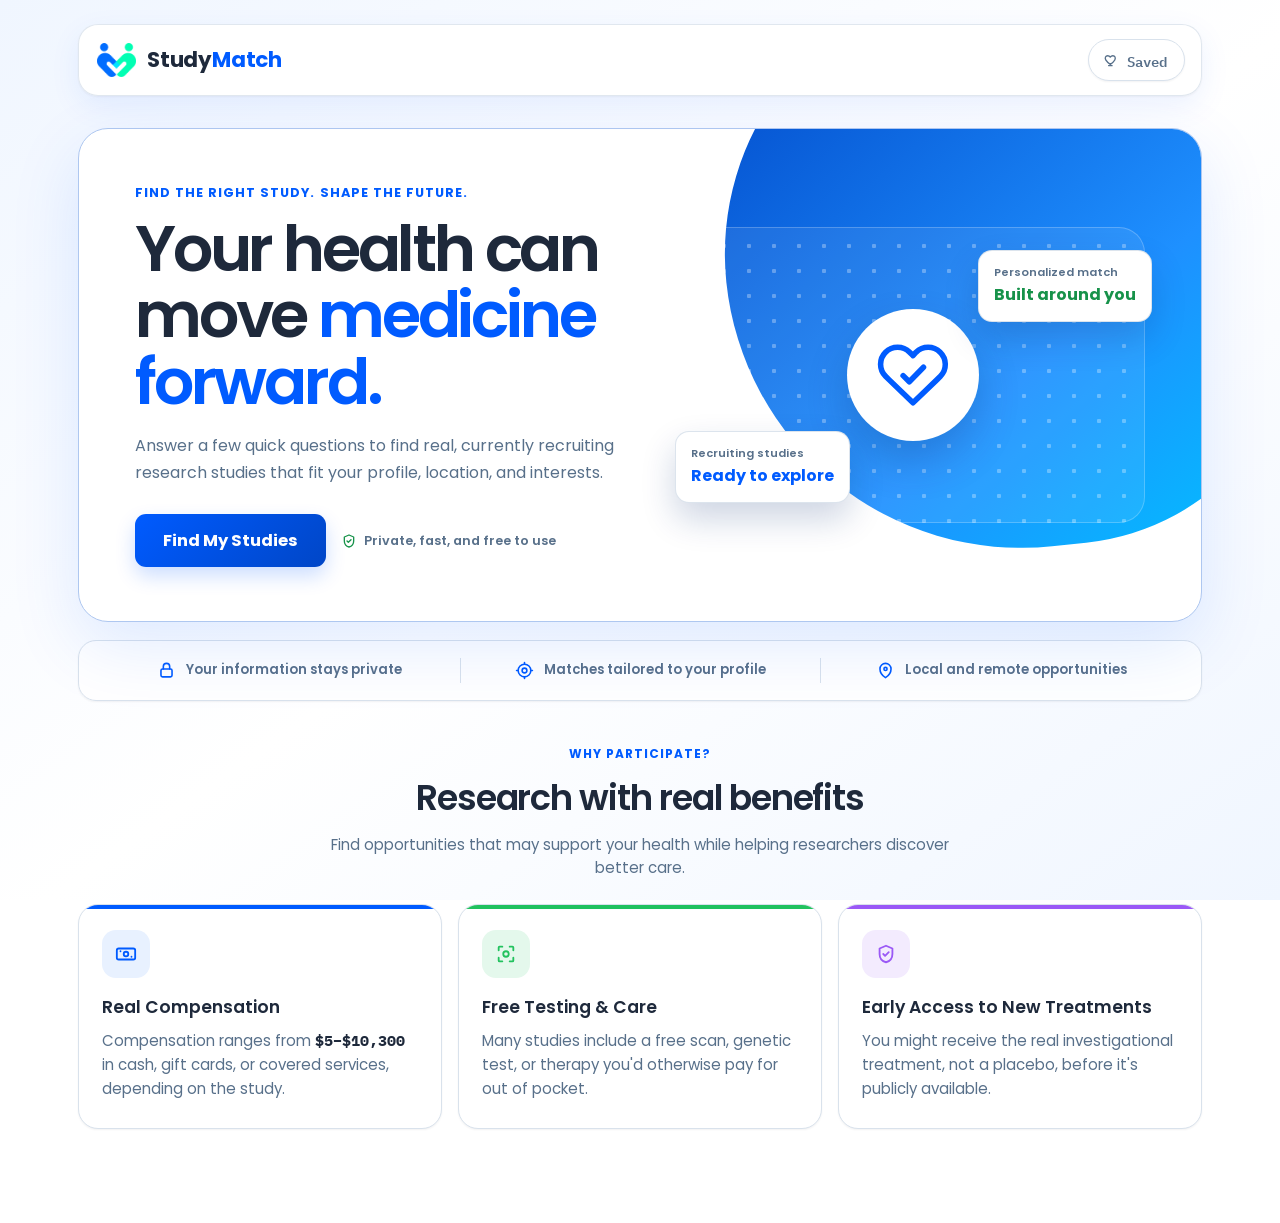
==== index.html @ 65ce73fb "style: simplify background and results grid" ====
﻿<!DOCTYPE html>
<html lang="en">
<head>
<meta charset="UTF-8" />
<meta name="viewport" content="width=device-width, initial-scale=1.0" />
<title>StudyMatch</title>
<link rel="preconnect" href="https://fonts.googleapis.com" />
<link rel="preconnect" href="https://fonts.gstatic.com" crossorigin />
<link rel="stylesheet" href="https://fonts.googleapis.com/css2?family=Poppins:wght@400;500;600;700&family=IBM+Plex+Mono:wght@500;600&display=swap" />
<style>
  /* ---------- Tokens ---------- */
  :root {
    /* StudyMatch brand palette */
    --brand-blue: #005BFF;
    --brand-blue-600: #1E90FF;
    --brand-blue-300: #66C2FF;
    --brand-cyan: #00C2FF;
    --brand-green: #22C25E;
    --brand-amber: #FFB800;
    --brand-red: #FF6B6B;
    --saved-red: #D93838;
    --saved-red-wash: #FDECEC;
    --brand-purple: #9B59F6;
    --logo-blue: #2E80F5;
    --logo-green: #25C68F;

    --bg: #F0F6FF;
    --surface: #FFFFFF;
    --surface-2: #E6EDF7;
    --surface-3: #D9E2EC;
    --border: #D9E2EC;
    --text: #1E293B;
    --text-muted: #58708A;
    --text-faint: #A7B1C2;
    --primary: #005BFF;
    --primary-strong: #0046C7;
    --primary-contrast: #FFFFFF;
    --primary-wash: #E8F1FF;
    /* Money figures need to stay readable on white, so this is a darkened amber. */
    --gold: #FFB800;
    --gold-wash: #FFF3D6;
    --good: #17924A;
    --good-bg: #E7F8EE;
    --warn: #B07800;
    --danger: #D64545;
    --radius-sm: 10px;
    --radius: 16px;
    --radius-lg: 24px;
    --shadow: 0 1px 2px rgba(30, 41, 59, 0.05), 0 10px 30px rgba(0, 91, 255, 0.08);
    --shadow-sm: 0 1px 2px rgba(30, 41, 59, 0.06);
    --focus-ring: 0 0 0 3px rgba(0, 91, 255, 0.25);
    --font-display: "Poppins", -apple-system, BlinkMacSystemFont, "Segoe UI", Helvetica, Arial, sans-serif;
    --font-body: "Poppins", -apple-system, BlinkMacSystemFont, "Segoe UI", Helvetica, Arial, sans-serif;
    --font-mono: "IBM Plex Mono", ui-monospace, SFMono-Regular, Menlo, Consolas, monospace;
  }

  @media (prefers-color-scheme: dark) {
    :root:not([data-theme="light"]) {
      --bg: #0B121A;
      --surface: #121B26;
      --surface-2: #1A2530;
      --surface-3: #232F3B;
      --border: #2C3846;
      --text: #E6ECF2;
      --text-muted: #93A4B5;
      --text-faint: #64768A;
      --primary: #5B9BD9;
      --primary-strong: #7FB4E5;
      --primary-contrast: #061420;
      --primary-wash: #16283A;
      --gold: #E3B15C;
      --gold-wash: #3A3122;
      --saved-red: #FF7B7B;
      --saved-red-wash: rgba(255,123,123,.14);
      --good: #5FCB82;
      --good-bg: #173322;
      --warn: #E2925B;
      --danger: #E5807F;
      --shadow: 0 1px 2px rgba(0, 0, 0, 0.4), 0 10px 28px rgba(0, 0, 0, 0.5);
      --shadow-sm: 0 1px 2px rgba(0, 0, 0, 0.35);
      --focus-ring: 0 0 0 3px rgba(91, 155, 217, 0.35);
    }
  }

  :root[data-theme="dark"] {
    --bg: #0B121A;
    --surface: #121B26;
    --surface-2: #1A2530;
    --surface-3: #232F3B;
    --border: #2C3846;
    --text: #E6ECF2;
    --text-muted: #93A4B5;
    --text-faint: #64768A;
    --primary: #5B9BD9;
    --primary-strong: #7FB4E5;
    --primary-contrast: #061420;
    --primary-wash: #16283A;
    --gold: #E3B15C;
    --gold-wash: #3A3122;
    --good: #5FCB82;
    --good-bg: #173322;
    --warn: #E2925B;
    --danger: #E5807F;
    --shadow: 0 1px 2px rgba(0, 0, 0, 0.4), 0 10px 28px rgba(0, 0, 0, 0.5);
    --shadow-sm: 0 1px 2px rgba(0, 0, 0, 0.35);
    --focus-ring: 0 0 0 3px rgba(91, 155, 217, 0.35);
  }

  /* ---------- Reset ---------- */
  * { box-sizing: border-box; }
  /* Several components below set an explicit `display` value, which would
     otherwise silently override the UA stylesheet's [hidden]{display:none}. */
  [hidden] { display: none !important; }
  html { -webkit-text-size-adjust: 100%; }
  body {
    margin: 0;
    background: var(--bg);
    color: var(--text);
    font-family: var(--font-body);
    line-height: 1.55;
    -webkit-font-smoothing: antialiased;
  }
  h1, h2, h3 { font-family: var(--font-display); font-weight: 600; text-wrap: balance; margin: 0; }
  p { margin: 0; }
  a { color: inherit; }
  button { font-family: inherit; }
  ::selection { background: var(--primary-wash); }
  :focus-visible { outline: none; box-shadow: var(--focus-ring); border-radius: var(--radius-sm); }
  .visually-hidden { position: absolute; width: 1px; height: 1px; overflow: hidden; clip: rect(0 0 0 0); }
  svg { display: block; }

  @media (prefers-reduced-motion: reduce) {
    *, *::before, *::after { animation-duration: 0.001ms !important; transition-duration: 0.001ms !important; }
  }

  /* ---------- App shell ---------- */
  .app {
    max-width: 760px;
    margin: 0 auto;
    padding: 28px 22px 72px;
  }
  .app--wide { max-width: 1040px; }

  .app-header {
    display: flex;
    align-items: center;
    justify-content: space-between;
    gap: 14px;
    margin-bottom: 22px;
  }
  .brand {
    display: inline-flex;
    align-items: center;
    gap: 10px;
    text-decoration: none;
    color: var(--text);
  }
  .brand-mark { height: 32px; width: auto; flex-shrink: 0; display: block; }
  .brand-word {
    font-family: var(--font-display);
    font-weight: 600;
    font-size: 1.28rem;
    letter-spacing: -0.01em;
  }
  .saved-pill {
    display: inline-flex;
    align-items: center;
    gap: 7px;
    background: var(--surface);
    border: 1px solid var(--border);
    color: var(--text-muted);
    padding: 8px 14px 8px 12px;
    border-radius: 999px;
    font-size: 0.85rem;
    font-weight: 600;
    cursor: pointer;
    transition: border-color 0.15s ease, color 0.15s ease;
  }
  .saved-pill:hover { border-color: var(--primary); color: var(--primary); }
  .saved-pill.is-active { border-color: var(--saved-red); color: var(--saved-red); background: var(--saved-red-wash); }
  .saved-pill.is-active svg { fill: var(--saved-red); }
  .saved-pill svg { width: 16px; height: 16px; }
  .saved-pill-count { font-family: var(--font-mono); font-variant-numeric: tabular-nums; }

  .back-link {
    display: inline-flex;
    align-items: center;
    gap: 6px;
    text-decoration: none;
    color: var(--text-muted);
    font-size: 0.88rem;
    font-weight: 600;
    margin-bottom: 20px;
  }
  .back-link:hover { color: var(--primary); }
  .back-link svg { width: 15px; height: 15px; }

  /* ---------- Views ---------- */
  .view { display: none; animation: view-in 0.22s ease; }
  .view.is-active { display: block; }
  @keyframes view-in { from { opacity: 0; transform: translateY(4px); } to { opacity: 1; transform: none; } }

  .view-title { font-size: 1.7rem; margin-bottom: 6px; }
  .view-sub {
    font-family: var(--font-display);
    font-style: italic;
    font-weight: 500;
    color: var(--text-muted);
    font-size: 1.05rem;
    max-width: 56ch;
    margin-bottom: 24px;
  }

  /* ---------- Cards & form primitives ---------- */
  .card {
    background: var(--surface);
    border: 1px solid var(--border);
    border-radius: var(--radius-lg);
    box-shadow: var(--shadow);
    padding: 26px 24px;
  }

  .progress-track {
    height: 4px;
    border-radius: 999px;
    background: var(--surface-2);
    overflow: hidden;
    margin-bottom: 26px;
  }
  .progress-fill { height: 100%; width: 0%; background: var(--primary); border-radius: 999px; transition: width 0.25s ease; }

  fieldset.question { border: none; margin: 0 0 24px; padding: 0; }
  fieldset.question:last-of-type { margin-bottom: 6px; }

  .form-section-divider {
    display: flex;
    align-items: center;
    gap: 10px;
    margin: 4px 0 22px;
    padding-top: 4px;
  }
  .form-section-divider svg { width: 16px; height: 16px; color: var(--primary); flex-shrink: 0; }
  .form-section-divider h2 {
    font-family: var(--font-body);
    font-size: 0.8rem;
    font-weight: 700;
    text-transform: uppercase;
    letter-spacing: 0.04em;
    color: var(--text-muted);
  }
  legend {
    font-weight: 700;
    font-size: 0.98rem;
    margin-bottom: 11px;
    padding: 0;
    color: var(--text);
  }
  .hint { font-weight: 400; color: var(--text-faint); font-size: 0.82em; }
  .hint.standalone { display: block; font-size: 0.83rem; margin: -3px 0 12px; }

  input[type="text"], input[type="number"], input[type="email"], select, textarea {
    width: 100%;
    padding: 12px 14px;
    border-radius: 10px;
    border: 1px solid var(--border);
    background: var(--surface-2);
    color: var(--text);
    font-size: 0.98rem;
    font-family: inherit;
  }
  textarea { resize: vertical; }
  input:focus, select:focus, textarea:focus { outline: none; border-color: var(--primary); box-shadow: var(--focus-ring); }
  select {
    appearance: none;
    background-image: linear-gradient(45deg, transparent 50%, var(--text-faint) 50%), linear-gradient(135deg, var(--text-faint) 50%, transparent 50%);
    background-position: calc(100% - 20px) center, calc(100% - 15px) center;
    background-size: 5px 5px, 5px 5px;
    background-repeat: no-repeat;
  }

  .pill-group { display: flex; flex-wrap: wrap; gap: 9px; }
  .pill {
    position: relative;
    display: inline-flex;
    align-items: center;
    gap: 7px;
    padding: 9px 16px;
    border-radius: 999px;
    border: 1px solid var(--border);
    background: var(--surface-2);
    cursor: pointer;
    font-size: 0.92rem;
    font-weight: 500;
    user-select: none;
    transition: border-color 0.15s ease, background 0.15s ease;
  }
  .pill input { position: absolute; opacity: 0; width: 0; height: 0; }
  .pill:has(input:checked) { border-color: var(--primary); background: var(--primary-wash); font-weight: 700; color: var(--primary-strong); }
  .pill:has(input:focus-visible) { box-shadow: var(--focus-ring); }
  .pill--all { border-style: dashed; }

  .error { min-height: 1.1em; margin: 8px 0 0; color: var(--danger); font-size: 0.85rem; }

  .row-actions { margin-top: 6px; display: flex; justify-content: flex-end; align-items: center; gap: 14px; }
  .row-actions--split { justify-content: space-between; }

  .btn {
    display: inline-flex;
    align-items: center;
    gap: 8px;
    border: none;
    border-radius: 10px;
    font-size: 0.96rem;
    font-weight: 700;
    cursor: pointer;
    padding: 13px 24px;
    transition: background 0.15s ease, transform 0.05s ease, border-color 0.15s ease, color 0.15s ease;
    font-family: inherit;
  }
  .btn:active { transform: translateY(1px); }
  .btn-primary { background: var(--primary); color: var(--primary-contrast); }
  .btn-primary:hover { background: var(--primary-strong); }
  .btn-primary:disabled { opacity: 0.45; cursor: not-allowed; }
  .btn-secondary { background: transparent; color: var(--primary); border: 1px solid var(--border); padding: 11px 20px; }
  .btn-secondary:hover { border-color: var(--primary); }
  .btn-text { background: none; border: none; color: var(--primary); font-weight: 700; cursor: pointer; padding: 4px 0; font-size: 0.9rem; }

  .icon { width: 16px; height: 16px; flex-shrink: 0; }

  /* ---------- Listing toolbar ---------- */
  .toolbar { margin-bottom: 20px; }
  .toolbar-heading {
    font-family: var(--font-body);
    font-size: 0.78rem;
    font-weight: 700;
    text-transform: uppercase;
    letter-spacing: 0.04em;
    color: var(--text-muted);
    margin-bottom: 10px;
  }
  .chip-row { display: flex; flex-wrap: wrap; gap: 8px; margin-bottom: 16px; }
  .chip {
    border: 1px solid var(--border);
    background: var(--surface-2);
    color: var(--text);
    padding: 8px 14px;
    border-radius: 999px;
    font-size: 0.86rem;
    font-weight: 500;
    cursor: pointer;
    transition: border-color 0.15s ease, background 0.15s ease, color 0.15s ease;
  }
  .chip.is-active { border-color: var(--primary); background: var(--primary-wash); color: var(--primary-strong); font-weight: 700; }
  .chip--all { border-style: dashed; }

  .toolbar-row { display: flex; flex-wrap: wrap; align-items: end; gap: 16px; }
  .select-label { display: flex; flex-direction: column; gap: 5px; font-size: 0.78rem; color: var(--text-muted); font-weight: 700; text-transform: uppercase; letter-spacing: 0.03em; }
  .select-label select { min-width: 186px; padding: 10px 34px 10px 12px; font-size: 0.9rem; }
  .edit-search { margin-left: auto; }

  .results-summary {
    color: var(--text-muted);
    font-size: 0.92rem;
    margin: 0 0 16px;
  }
  .results-summary strong { font-family: var(--font-mono); color: var(--text); font-size: 1rem; }

  .empty-state { color: var(--text-muted); text-align: center; padding: 52px 20px; }
  .empty-state a { color: var(--primary); font-weight: 700; text-decoration: none; }

  /* ---------- Study cards ---------- */
  .study-grid { display: grid; grid-template-columns: repeat(auto-fill, minmax(272px, 1fr)); gap: 15px; }

  .study-card {
    position: relative;
    display: flex;
    flex-direction: column;
    background: var(--surface);
    border: 1px solid var(--border);
    border-radius: var(--radius);
    box-shadow: var(--shadow-sm);
    transition: border-color 0.15s ease, box-shadow 0.15s ease;
  }
  .study-card:hover { border-color: var(--primary); box-shadow: var(--shadow); }
  .study-card-link { display: flex; flex-direction: column; flex: 1; padding: 18px 18px 16px; color: inherit; text-decoration: none; }

  .study-title { font-family: var(--font-body); font-weight: 700; margin: 0 36px 6px 0; font-size: 1rem; line-height: 1.35; }
  .study-org { display: flex; align-items: center; gap: 5px; margin: 0 0 12px; color: var(--text-muted); font-size: 0.83rem; }
  .study-org svg { width: 13px; height: 13px; flex-shrink: 0; color: var(--text-faint); }

  .study-tags { display: flex; flex-wrap: wrap; gap: 6px; margin-bottom: 14px; }
  .study-tags:empty { margin-bottom: 0; }
  .tag {
    background: var(--surface-2);
    border: 1px solid var(--border);
    color: var(--text-muted);
    font-size: 0.74rem;
    font-weight: 600;
    padding: 3px 9px;
    border-radius: 999px;
  }
  .tag--good { color: var(--good); border-color: var(--good); background: var(--good-bg); }

  .study-meta { display: flex; justify-content: space-between; align-items: baseline; border-top: 1px solid var(--border); padding-top: 12px; margin-top: auto; }
  .meta-comp { font-family: var(--font-mono); font-weight: 600; color: var(--gold); font-size: 1rem; font-variant-numeric: tabular-nums; }
  .meta-duration { display: flex; align-items: center; gap: 5px; color: var(--text-muted); font-size: 0.8rem; }
  .meta-duration svg { width: 13px; height: 13px; }

  .save-btn {
    position: absolute;
    top: 13px;
    right: 13px;
    background: var(--surface);
    border: 1px solid var(--border);
    color: var(--text-faint);
    width: 32px;
    height: 32px;
    border-radius: 999px;
    cursor: pointer;
    display: flex;
    align-items: center;
    justify-content: center;
    z-index: 1;
  }
  .save-btn svg { width: 16px; height: 16px; }
  .save-btn.is-saved { color: var(--gold); border-color: var(--gold); }
  .save-btn--large { position: static; width: 38px; height: 38px; flex-shrink: 0; }
  .save-btn--large svg { width: 18px; height: 18px; }

  /* ---------- Study detail ---------- */
  .detail-head { display: flex; align-items: flex-start; justify-content: space-between; gap: 12px; margin-bottom: 14px; }
  .detail-title { font-size: 1.5rem; line-height: 1.28; }

  /* The compensation figure is the single most important number on the
     page, so it gets its own high-contrast callout rather than sitting
     evenly alongside the other stats. */
  .comp-hero {
    display: flex;
    flex-direction: column;
    gap: 2px;
    background: var(--gold-wash);
    border: 1px solid var(--gold);
    border-radius: var(--radius);
    padding: 14px 18px;
    margin-bottom: 16px;
  }
  .comp-hero-row { display: flex; align-items: center; gap: 8px; }
  .comp-hero-row svg { width: 18px; height: 18px; color: var(--gold); flex-shrink: 0; }
  .comp-hero-label { font-size: 0.76rem; font-weight: 700; text-transform: uppercase; letter-spacing: 0.04em; color: var(--gold); }
  .comp-hero-value { font-family: var(--font-mono); font-weight: 700; font-size: 1.7rem; color: var(--gold); font-variant-numeric: tabular-nums; line-height: 1.2; }

  .detail-stats {
    display: grid;
    grid-template-columns: repeat(auto-fit, minmax(150px, 1fr));
    gap: 14px;
    background: var(--surface-2);
    border-radius: var(--radius);
    padding: 18px;
    margin-bottom: 22px;
  }
  .stat { display: flex; flex-direction: column; gap: 4px; }
  .stat-label { font-size: 0.72rem; color: var(--text-faint); text-transform: uppercase; letter-spacing: 0.04em; font-weight: 700; }
  .stat-value { font-family: var(--font-mono); font-weight: 600; font-size: 0.94rem; font-variant-numeric: tabular-nums; }

  .detail-section { margin-bottom: 22px; max-width: 66ch; }
  .detail-section:last-child { margin-bottom: 0; }
  .detail-section h2 { font-size: 1.02rem; margin-bottom: 9px; }
  .detail-section h3 { font-family: var(--font-body); font-size: 0.88rem; margin-bottom: 6px; color: var(--text-muted); font-weight: 700; text-transform: uppercase; letter-spacing: 0.02em; }
  .detail-section p { margin: 0; color: var(--text); line-height: 1.65; white-space: pre-line; }

  .bullet-list { margin: 0; padding-left: 1.2em; color: var(--text); line-height: 1.6; }
  .bullet-list li { margin-bottom: 6px; }
  .bullet-list li:last-child { margin-bottom: 0; }
  .bullet-list li::marker { color: var(--primary); }
  .bullet-list.is-empty { list-style: none; padding-left: 0; color: var(--text-faint); font-style: italic; }

  .study-detail-block { margin-bottom: 16px; }
  .eligibility-card { margin-bottom: 16px; }


  .field-row { display: grid; grid-template-columns: 1fr 1fr; gap: 14px; margin-bottom: 14px; }
  .field-row label, .field-full {
    display: flex; flex-direction: column; gap: 6px;
    font-size: 0.85rem; font-weight: 700; color: var(--text-muted); margin-bottom: 14px;
  }


  .official-link { display: inline-flex; margin-top: 16px; text-decoration: none; }

  /* ---------- Landing page ---------- */
  .hero { padding: 20px 0 40px; text-align: center; }
  .hero-eyebrow {
    font-size: 0.8rem;
    font-weight: 700;
    text-transform: uppercase;
    letter-spacing: 0.06em;
    color: var(--primary);
    margin-bottom: 14px;
  }
  .hero-title {
    font-size: 2.5rem;
    line-height: 1.12;
    margin-bottom: 18px;
  }
  .hero-sub {
    font-size: 1.08rem;
    color: var(--text-muted);
    max-width: 58ch;
    margin: 0 auto 28px;
    line-height: 1.6;
  }
  .btn-large { padding: 15px 32px; font-size: 1.02rem; }

  .benefit-grid {
    display: grid;
    grid-template-columns: repeat(auto-fit, minmax(220px, 1fr));
    gap: 18px;
    margin-bottom: 32px;
  }
  .benefit-card {
    background: var(--surface);
    border: 1px solid var(--border);
    border-radius: var(--radius-lg);
    box-shadow: var(--shadow-sm);
    padding: 24px 22px;
  }
  .benefit-icon-wrap {
    width: 42px;
    height: 42px;
    border-radius: 10px;
    background: var(--primary-wash);
    display: flex;
    align-items: center;
    justify-content: center;
    margin-bottom: 16px;
  }
  .benefit-icon-wrap svg { width: 22px; height: 22px; color: var(--primary); }
  .benefit-card h2 { font-size: 1.08rem; margin-bottom: 8px; }
  .benefit-card p { color: var(--text-muted); line-height: 1.6; font-size: 0.94rem; }
  .benefit-card strong { color: var(--text); font-family: var(--font-mono); font-variant-numeric: tabular-nums; }

  .landing-footer-cta { text-align: center; padding: 8px 0 12px; }

  /* ---------- Footer ---------- */
  .app-footer { text-align: center; margin-top: 40px; color: var(--text-faint); font-size: 0.8rem; }

  @media (max-width: 460px) {
    .card { padding: 20px 18px; }
    .field-row { grid-template-columns: 1fr; }
    .app { padding: 22px 16px 60px; }
    .edit-search { margin-left: 0; }
    .hero-title { font-size: 1.9rem; }
  }

    .checkbox-line { display: flex; align-items: center; gap: .6rem; cursor: pointer; font-size: 1rem; }
    .checkbox-line input { width: 1.05rem; height: 1.05rem; margin: 0; flex: none; cursor: pointer; }
  
  .brand-study { color: var(--text); }
  .brand-match { color: var(--primary); }
  .brand-word { letter-spacing: -0.01em; }
  
  .keyword-controls { display: flex; gap: 8px; align-items: center; flex-wrap: wrap; }
  /* Only the flex sizing here; everything else comes from the shared input rule
     so this box matches the screening form's fields. */
  .keyword-controls input { flex: 1 1 300px; width: auto; }
  .keyword-hint { font-size: 12.5px; color: var(--text-faint); margin: 8px 0 0; }
  .chip.chip--keyword { display: inline-flex; align-items: center; gap: 7px; }
  .chip.chip--keyword .chip-x { font-size: 15px; line-height: 1; opacity: .65; }
  .chip.chip--keyword:hover .chip-x { opacity: 1; }

  /* ---------- Style-guide alignment ---------- */
  body {
    min-height: 100vh;
    background: linear-gradient(145deg, var(--bg) 0%, var(--surface) 52%, var(--bg) 100%);
    background-attachment: fixed;
  }

  .app {
    width: min(100%, 1180px);
    max-width: 1180px;
    padding: 24px 28px 72px;
  }

  .app-header {
    position: relative;
    z-index: 10;
    min-height: 72px;
    margin-bottom: 28px;
    padding: 12px 16px 12px 18px;
    background: color-mix(in srgb, var(--surface) 94%, transparent);
    border: 1px solid color-mix(in srgb, var(--border) 82%, transparent);
    border-radius: 20px;
    box-shadow: var(--shadow);
    backdrop-filter: blur(14px);
  }

  .brand { gap: 11px; }
  .brand-mark { width: 39px; height: 39px; object-fit: contain; }
  .brand-word { font-size: 1.34rem; font-weight: 700; }

  .saved-pill {
    min-height: 42px;
    padding-inline: 15px 17px;
    background: var(--surface);
    border-color: var(--border);
    box-shadow: var(--shadow-sm);
  }

  .back-link {
    width: fit-content;
    margin: 0 0 18px 4px;
    padding: 7px 10px;
    border-radius: 999px;
    background: color-mix(in srgb, var(--surface) 88%, transparent);
  }

  .view-title { font-size: clamp(1.75rem, 3vw, 2.2rem); letter-spacing: -0.03em; }
  .view-sub {
    max-width: 62ch;
    margin-bottom: 22px;
    font-family: var(--font-body);
    font-style: normal;
    font-size: 0.98rem;
    font-weight: 400;
  }
  .view-kicker,
  .section-kicker {
    display: block;
    margin-bottom: 8px;
    color: var(--primary);
    font-size: 0.75rem;
    font-weight: 700;
    letter-spacing: 0.08em;
    text-transform: uppercase;
  }

  .card {
    border-color: color-mix(in srgb, var(--border) 86%, var(--primary) 14%);
    border-radius: 22px;
    box-shadow: var(--shadow);
  }

  .btn {
    min-height: 44px;
    border-radius: 11px;
  }
  .btn-primary {
    background: linear-gradient(135deg, var(--primary), var(--primary-strong));
    box-shadow: 0 9px 20px rgba(0, 91, 255, 0.2);
  }
  .btn-primary:hover { background: linear-gradient(135deg, var(--primary-strong), var(--primary)); }
  .btn-secondary { background: var(--surface); }

  /* Landing */
  #view-landing { padding-top: 4px; }
  .hero {
    position: relative;
    isolation: isolate;
    display: grid;
    grid-template-columns: minmax(0, 1.08fr) minmax(330px, 0.92fr);
    align-items: center;
    min-height: 440px;
    padding: 54px 56px;
    overflow: hidden;
    text-align: left;
    background: var(--surface);
    border: 1px solid color-mix(in srgb, var(--border) 80%, var(--primary) 20%);
    border-radius: 30px;
    box-shadow: 0 24px 70px rgba(0, 91, 255, 0.12);
  }
  .hero::before {
    position: absolute;
    z-index: -1;
    top: -150px;
    right: -95px;
    width: 570px;
    height: 570px;
    border-radius: 48% 0 42% 52%;
    background: linear-gradient(145deg, var(--primary-strong), var(--brand-blue-600) 62%, var(--brand-cyan));
    content: "";
    transform: rotate(-6deg);
  }
  .hero-copy { position: relative; z-index: 1; max-width: 610px; padding-right: 34px; }
  .hero-eyebrow { margin-bottom: 13px; letter-spacing: 0.08em; }
  .hero-title {
    max-width: 13ch;
    margin-bottom: 18px;
    color: var(--text);
    font-size: clamp(2.55rem, 5vw, 4.15rem);
    line-height: 1.04;
    letter-spacing: -0.05em;
  }
  .hero-title .accent { color: var(--primary); }
  .hero-sub {
    max-width: 54ch;
    margin: 0 0 27px;
    color: var(--text-muted);
    font-size: 1rem;
    line-height: 1.68;
  }
  .hero-actions { display: flex; flex-wrap: wrap; align-items: center; gap: 15px; }
  .hero-reassurance { display: inline-flex; align-items: center; gap: 7px; color: var(--text-muted); font-size: 0.8rem; font-weight: 600; }
  .hero-reassurance svg { width: 16px; height: 16px; color: var(--good); }
  .btn-large { min-height: 52px; padding: 14px 28px; }

  .hero-visual {
    position: relative;
    z-index: 1;
    display: grid;
    place-items: center;
    min-height: 320px;
    color: #FFFFFF;
  }
  .hero-visual::before {
    position: absolute;
    inset: 12px 0;
    border: 1px solid rgba(255, 255, 255, 0.22);
    border-radius: 26px;
    background:
      radial-gradient(circle at 18px 18px, rgba(255,255,255,.3) 2px, transparent 2.5px) 0 0 / 25px 25px,
      rgba(255, 255, 255, 0.08);
    content: "";
  }
  .match-heart {
    position: relative;
    z-index: 2;
    display: grid;
    place-items: center;
    width: 132px;
    height: 132px;
    border: 10px solid rgba(255,255,255,.2);
    border-radius: 50%;
    background: #FFFFFF;
    box-shadow: 0 20px 42px rgba(8, 45, 117, 0.24);
  }
  .match-heart svg { width: 74px; height: 74px; color: var(--primary); }
  .hero-match-card {
    position: absolute;
    z-index: 3;
    min-width: 156px;
    padding: 13px 15px;
    color: var(--text);
    background: #FFFFFF;
    border: 1px solid rgba(217, 226, 236, .9);
    border-radius: 14px;
    box-shadow: 0 16px 34px rgba(8, 45, 117, 0.2);
  }
  .hero-match-card span { display: block; color: #58708A; font-size: 0.7rem; font-weight: 600; }
  .hero-match-card strong { display: block; margin-top: 2px; color: #1E293B; font-size: 1rem; }
  .hero-match-card--top { top: 35px; right: -7px; }
  .hero-match-card--bottom { bottom: 32px; left: -5px; }
  .hero-match-card--top strong { color: #17924A; }
  .hero-match-card--bottom strong { color: #005BFF; }

  .trust-strip {
    display: grid;
    grid-template-columns: repeat(3, 1fr);
    gap: 0;
    margin: 18px 0 44px;
    padding: 17px 20px;
    background: color-mix(in srgb, var(--surface) 94%, transparent);
    border: 1px solid var(--border);
    border-radius: 18px;
    box-shadow: var(--shadow-sm);
  }
  .trust-item { display: flex; align-items: center; justify-content: center; gap: 10px; padding: 2px 22px; color: var(--text-muted); font-size: 0.82rem; font-weight: 600; }
  .trust-item + .trust-item { border-left: 1px solid var(--border); }
  .trust-item svg { width: 19px; height: 19px; color: var(--primary); flex: 0 0 auto; }

  .section-heading { max-width: 640px; margin: 0 auto 25px; text-align: center; }
  .section-heading h2 { margin-bottom: 7px; font-size: clamp(1.65rem, 3vw, 2.2rem); letter-spacing: -0.03em; }
  .section-heading p { color: var(--text-muted); font-size: 0.94rem; }
  .benefit-grid { gap: 16px; margin-bottom: 22px; }
  .benefit-card {
    position: relative;
    overflow: hidden;
    padding: 25px 23px 27px;
    border-radius: 20px;
    transition: transform 0.18s ease, box-shadow 0.18s ease;
  }
  .benefit-card::before { position: absolute; inset: 0 0 auto; height: 4px; background: var(--primary); content: ""; }
  .benefit-card:nth-child(2)::before { background: var(--brand-green); }
  .benefit-card:nth-child(3)::before { background: var(--brand-purple); }
  .benefit-card:hover { transform: translateY(-3px); box-shadow: var(--shadow); }
  .benefit-icon-wrap { width: 48px; height: 48px; border-radius: 14px; }
  .benefit-card:nth-child(2) .benefit-icon-wrap { color: var(--brand-green); background: color-mix(in srgb, var(--brand-green) 12%, var(--surface)); }
  .benefit-card:nth-child(3) .benefit-icon-wrap { color: var(--brand-purple); background: color-mix(in srgb, var(--brand-purple) 12%, var(--surface)); }
  .benefit-card:nth-child(2) .benefit-icon-wrap svg,
  .benefit-card:nth-child(3) .benefit-icon-wrap svg { color: currentColor; }

  /* Screening */
  #view-screening { max-width: 900px; margin: 0 auto; }
  .view-heading-row { display: flex; align-items: flex-start; justify-content: space-between; gap: 24px; }
  .view-heading-copy { min-width: 0; }
  .time-badge {
    display: inline-flex;
    align-items: center;
    gap: 7px;
    flex: 0 0 auto;
    margin-top: 12px;
    padding: 8px 12px;
    color: var(--primary-strong);
    background: var(--primary-wash);
    border: 1px solid color-mix(in srgb, var(--primary) 24%, var(--border));
    border-radius: 999px;
    font-size: 0.78rem;
    font-weight: 700;
  }
  .time-badge svg { width: 15px; height: 15px; }
  #view-screening > .progress-track { height: 6px; margin: 0 0 15px; background: var(--surface-2); }
  #view-screening > .progress-track .progress-fill { background: linear-gradient(90deg, var(--primary), var(--brand-cyan)); }
  #screening-form {
    display: grid;
    grid-template-columns: 1fr 1fr;
    gap: 15px;
    padding: 22px;
  }
  #screening-form .question {
    margin: 0;
    padding: 18px;
    background: color-mix(in srgb, var(--surface-2) 44%, var(--surface));
    border: 1px solid var(--border);
    border-radius: 15px;
  }
  #screening-form .question:nth-of-type(n + 3),
  #screening-form .row-actions { grid-column: 1 / -1; }
  #screening-form legend { margin-bottom: 10px; font-size: 0.94rem; }
  #screening-form input[type="text"],
  #screening-form input[type="number"],
  #screening-form select,
  .keyword-controls input,
  .select-label select {
    background-color: var(--surface);
    border-color: color-mix(in srgb, var(--border) 88%, var(--primary) 12%);
  }
  #screening-form .error:empty { display: none; }
  #screening-form .error:not(:empty) { min-height: auto; }
  #screening-form .pill { background: var(--surface); }
  #screening-form .row-actions { margin-top: 3px; }

  /* Results and detail */
  .toolbar { padding: 23px; border-top: 4px solid var(--primary); }
  .toolbar-heading { color: var(--primary); }
  .results-summary { padding-left: 3px; }
  .study-grid { gap: 18px; }
  #listing-grid { grid-template-columns: repeat(2, minmax(0, 1fr)); }
  .study-card {
    overflow: hidden;
    border-radius: 18px;
    transition: transform 0.18s ease, border-color 0.18s ease, box-shadow 0.18s ease;
  }
  .study-card::before { position: absolute; inset: 0 auto 0 0; width: 4px; background: linear-gradient(var(--primary), var(--brand-cyan)); content: ""; }
  .study-card:hover { transform: translateY(-3px); }
  .study-card-link { padding: 20px 20px 18px 23px; }
  .tag { background: var(--primary-wash); border-color: transparent; }
  .tag--good { background: var(--good-bg); border-color: transparent; }
  .study-meta { border-top-style: dashed; }
  .comp-hero { border: 0; border-left: 4px solid var(--gold); background: var(--gold-wash); }
  .detail-stats { border: 1px solid var(--border); }
  .eligibility-card > h2 { margin-bottom: 7px; }

  @media (max-width: 900px) {
    .hero { grid-template-columns: 1fr; padding: 46px 40px 40px; }
    .hero::before { top: auto; right: -190px; bottom: -300px; }
    .hero-copy { padding-right: 0; }
    .hero-title { max-width: 16ch; }
    .hero-visual { min-height: 260px; margin-top: 26px; }
    .hero-visual::before { inset: 0; background-color: rgba(0, 91, 255, 0.82); }
    .hero-match-card--top { right: 8%; }
    .hero-match-card--bottom { left: 8%; }
  }

  @media (max-width: 680px) {
    .app { padding: 14px 14px 54px; }
    .app-header { min-height: 64px; margin-bottom: 20px; border-radius: 16px; }
    .brand-mark { width: 34px; height: 34px; }
    .brand-word { font-size: 1.12rem; }
    .saved-pill { min-height: 38px; padding: 7px 11px; }
    .hero { min-height: 0; padding: 36px 25px 27px; border-radius: 22px; }
    .hero-title { font-size: clamp(2.25rem, 12vw, 3.2rem); }
    .hero-visual { min-height: 230px; }
    .match-heart { width: 108px; height: 108px; }
    .match-heart svg { width: 60px; height: 60px; }
    .hero-match-card { min-width: 138px; padding: 10px 12px; }
    .hero-match-card--top { top: 22px; right: 1%; }
    .hero-match-card--bottom { bottom: 20px; left: 1%; }
    .trust-strip { grid-template-columns: 1fr; padding: 8px 16px; }
    .trust-item { justify-content: flex-start; padding: 11px 4px; }
    .trust-item + .trust-item { border-top: 1px solid var(--border); border-left: 0; }
    #screening-form { grid-template-columns: 1fr; padding: 15px; }
    #screening-form .question,
    #screening-form .question:nth-of-type(n + 3),
    #screening-form .row-actions { grid-column: 1; }
    .view-heading-row { display: block; }
    .time-badge { margin: 0 0 16px; }
    .toolbar-row { align-items: stretch; }
    #listing-grid { grid-template-columns: 1fr; }
    .select-label { flex: 1 1 100%; }
    .select-label select { width: 100%; }
    .edit-search { margin-top: 4px; }
  }
  </style>
</head>
<body>
  <div class="app" id="app-shell">
    <header class="app-header">
      <a class="brand" href="#/landing" id="brand-link">
        <img class="brand-mark" src="[data-uri]" alt="" />
        <span class="brand-word"><span class="brand-study">Study</span><span class="brand-match">Match</span></span>
      </a>
      <button type="button" class="saved-pill" id="saved-pill">
        <svg viewBox="0 0 24 24" fill="none" stroke="currentColor" stroke-width="2" stroke-linecap="round" stroke-linejoin="round" aria-hidden="true">
          <path d="M12 20.5s-7.2-4.4-9.4-8.6C1 8.7 2.3 5.6 5.5 5.6c1.9 0 3.2 1 3.9 2.1.7-1.1 2-2.1 3.9-2.1 3.2 0 4.5 3.1 2.9 6.3-2.2 4.2-9.2 8.6-9.2 8.6z"/>
        </svg>
        <span class="saved-pill-count" id="saved-count-label">Saved</span>
      </button>
    </header>

    <a href="#/listing" class="back-link" id="back-link" hidden>
      <svg viewBox="0 0 24 24" fill="none" stroke="currentColor" stroke-width="2" stroke-linecap="round" stroke-linejoin="round"><path d="M19 12H5M11 18l-6-6 6-6"/></svg>
      <span id="back-link-label">Back to matches</span>
    </a>

    <main id="main">

      <!-- ===================== LANDING ===================== -->
      <section class="view" id="view-landing">
        <div class="hero">
          <div class="hero-copy">
            <p class="hero-eyebrow">Find the right study. Shape the future.</p>
            <h1 class="hero-title">Your health can move <span class="accent">medicine forward.</span></h1>
            <p class="hero-sub">Answer a few quick questions to find real, currently recruiting research studies that fit your profile, location, and interests.</p>
            <div class="hero-actions">
              <button type="button" class="btn btn-primary btn-large" id="landing-cta-2">Find My Studies</button>
              <span class="hero-reassurance">
                <svg viewBox="0 0 24 24" fill="none" stroke="currentColor" stroke-width="2" stroke-linecap="round" stroke-linejoin="round" aria-hidden="true"><path d="M12 3l7 3v6c0 4.5-3 8-7 9-4-1-7-4.5-7-9V6l7-3z"/><path d="M9 12l2 2 4-4"/></svg>
                Private, fast, and free to use
              </span>
            </div>
          </div>

          <div class="hero-visual" aria-hidden="true">
            <div class="match-heart">
              <svg viewBox="0 0 24 24" fill="none" stroke="currentColor" stroke-width="1.8" stroke-linecap="round" stroke-linejoin="round"><path d="M20.8 4.6a5.5 5.5 0 0 0-7.8 0L12 5.7l-1.1-1.1a5.5 5.5 0 0 0-7.8 7.8l1.1 1.1L12 21l7.8-7.5 1.1-1.1a5.5 5.5 0 0 0-.1-7.8z"/><path d="m8.8 12.2 2 2 4.6-4.7"/></svg>
            </div>
            <div class="hero-match-card hero-match-card--top"><span>Personalized match</span><strong>Built around you</strong></div>
            <div class="hero-match-card hero-match-card--bottom"><span>Recruiting studies</span><strong>Ready to explore</strong></div>
          </div>
        </div>

        <div class="trust-strip" aria-label="StudyMatch features">
          <div class="trust-item">
            <svg viewBox="0 0 24 24" fill="none" stroke="currentColor" stroke-width="2" stroke-linecap="round" stroke-linejoin="round" aria-hidden="true"><rect x="5" y="10" width="14" height="10" rx="2"/><path d="M8 10V7a4 4 0 0 1 8 0v3"/></svg>
            Your information stays private
          </div>
          <div class="trust-item">
            <svg viewBox="0 0 24 24" fill="none" stroke="currentColor" stroke-width="2" stroke-linecap="round" stroke-linejoin="round" aria-hidden="true"><circle cx="12" cy="12" r="8"/><circle cx="12" cy="12" r="3"/><path d="M12 2v2M22 12h-2M12 22v-2M2 12h2"/></svg>
            Matches tailored to your profile
          </div>
          <div class="trust-item">
            <svg viewBox="0 0 24 24" fill="none" stroke="currentColor" stroke-width="2" stroke-linecap="round" stroke-linejoin="round" aria-hidden="true"><path d="M12 21s7-4.4 7-11a7 7 0 0 0-14 0c0 6.6 7 11 7 11z"/><circle cx="12" cy="10" r="2"/></svg>
            Local and remote opportunities
          </div>
        </div>

        <div class="section-heading">
          <span class="section-kicker">Why participate?</span>
          <h2>Research with real benefits</h2>
          <p>Find opportunities that may support your health while helping researchers discover better care.</p>
        </div>

        <div class="benefit-grid">
          <div class="benefit-card">
            <div class="benefit-icon-wrap">
              <svg viewBox="0 0 24 24" fill="none" stroke="currentColor" stroke-width="2" stroke-linecap="round" stroke-linejoin="round"><rect x="2" y="6" width="20" height="12" rx="2"/><circle cx="12" cy="12" r="2.5"/><path d="M6 9v.01M18 15v.01"/></svg>
            </div>
            <h2>Real Compensation</h2>
            <p>Compensation ranges from <strong id="comp-range">$50&ndash;$6,300</strong> in cash, gift cards, or covered services, depending on the study.</p>
          </div>

          <div class="benefit-card">
            <div class="benefit-icon-wrap">
              <svg viewBox="0 0 24 24" fill="none" stroke="currentColor" stroke-width="2" stroke-linecap="round" stroke-linejoin="round"><path d="M4 8V5a1 1 0 0 1 1-1h3M20 8V5a1 1 0 0 0-1-1h-3M4 16v3a1 1 0 0 0 1 1h3M20 16v3a1 1 0 0 1-1 1h-3"/><circle cx="12" cy="12" r="3"/></svg>
            </div>
            <h2>Free Testing &amp; Care</h2>
            <p>Many studies include a free scan, genetic test, or therapy you'd otherwise pay for out of pocket.</p>
          </div>

          <div class="benefit-card">
            <div class="benefit-icon-wrap">
              <svg viewBox="0 0 24 24" fill="none" stroke="currentColor" stroke-width="2" stroke-linecap="round" stroke-linejoin="round"><path d="M12 3l7 3v6c0 4.5-3 8-7 9-4-1-7-4.5-7-9V6l7-3z"/><path d="M9 12l2 2 4-4"/></svg>
            </div>
            <h2>Early Access to New Treatments</h2>
            <p>You might receive the real investigational treatment, not a placebo, before it's publicly available.</p>
          </div>
        </div>

      </section>

      <!-- ===================== SCREENING + LOCATION ===================== -->
      <section class="view" id="view-screening">
        <div class="view-heading-row">
          <div class="view-heading-copy">
            <span class="view-kicker">Your study profile</span>
            <h1 class="view-title">Tell us about you</h1>
            <p class="view-sub">A few quick questions help us find studies that fit your age, location, and preferences.</p>
          </div>
          <span class="time-badge">
            <svg viewBox="0 0 24 24" fill="none" stroke="currentColor" stroke-width="2" stroke-linecap="round" stroke-linejoin="round" aria-hidden="true"><circle cx="12" cy="12" r="9"/><path d="M12 7v5l3 2"/></svg>
            About 1 minute
          </span>
        </div>
        <div class="progress-track" aria-hidden="true"><div class="progress-fill" id="screening-progress"></div></div>

        <form id="screening-form" class="card" novalidate>

          <fieldset class="question">
            <legend>How old are you?</legend>
            <input type="number" id="age" name="age" min="0" max="119" inputmode="numeric" placeholder="Age in years" required />
            <p class="error" id="error-age" role="alert"></p>
          </fieldset>

          <fieldset class="question">
            <legend>What is your gender?</legend>
            <select id="gender" name="gender" required>
              <option value="" disabled selected>Select one&hellip;</option>
              <option value="Male">Male</option>
              <option value="Female">Female</option>
              <option value="Transgender">Transgender</option>
              <option value="Other">Other</option>
              <option value="Prefer not to say">Prefer not to say</option>
            </select>
            <p class="error" id="error-gender" role="alert"></p>
          </fieldset>

          <fieldset class="question">
            <legend>What is your location?</legend>
            <input type="text" id="address" name="address" placeholder="Cambridge, MA  or 02142" required />
            <button type="button" class="btn btn-secondary" id="use-current-location" style="margin-top:15px;">
              <svg class="icon" viewBox="0 0 24 24" fill="none" stroke="currentColor" stroke-width="2" stroke-linecap="round" stroke-linejoin="round"><circle cx="12" cy="9.5" r="2.3"/><path d="M12 21c-4-4.5-7-8.2-7-11.5a7 7 0 0 1 14 0C19 12.8 16 16.5 12 21z"/></svg>
              Use my current location
            </button>
            <p class="error" id="error-address" role="alert"></p>
          </fieldset>

          <fieldset class="question">
            <legend>Maximum distance you're willing to travel</legend>
            <div class="pill-group" role="radiogroup">
              <label class="pill"><input type="radio" name="maxDistance" value="10" /><span>10 mi</span></label>
              <label class="pill"><input type="radio" name="maxDistance" value="25" required /><span>25 mi</span></label>
              <label class="pill"><input type="radio" name="maxDistance" value="50" /><span>50 mi</span></label>
              <label class="pill"><input type="radio" name="maxDistance" value="100" /><span>100 mi</span></label>
              <label class="pill"><input type="radio" name="maxDistance" value="any" /><span>Any distance</span></label>
            </div>
          </fieldset>

          <fieldset class="question">
            <legend>Healthy volunteer</legend>
            <label class="checkbox-line">
              <input type="checkbox" id="healthyVolunteer" name="healthyVolunteer" />
              <span>I am a healthy volunteer</span>
            </label>
            <p class="hint standalone">Hides studies that require a specific diagnosis.</p>
          </fieldset>

          <div class="row-actions">
            <button type="submit" class="btn btn-primary">See My Matches</button>
          </div>
        </form>
      </section>

      <!-- ===================== LISTING ===================== -->
      <section class="view" id="view-listing">
        <div class="toolbar card">
          <h2 class="toolbar-heading">Keywords</h2>
          <div class="keyword-controls">
            <input type="text" id="keyword-input" autocomplete="off"
                   placeholder="Search any word or phrase, e.g. insomnia, wearable, overnight" />
            <button type="button" class="btn btn-secondary" id="keyword-add">Add</button>
          </div>
          <p class="keyword-hint" id="keyword-hint"></p>
          <div class="chip-row" id="keyword-chips" role="group" aria-label="Active keywords"></div>
          <div class="toolbar-row">
            <label class="select-label">Duration
              <select id="duration-filter">
                <option value="any">Any</option>
                <option value="single">Single visit</option>
                <option value="short">Short-term (&le;1 month)</option>
                <option value="medium">Medium-term (1&ndash;6 months)</option>
                <option value="long">Long-term (6+ months)</option>
              </select>
            </label>
            <label class="select-label">Sort by
              <select id="sort-by">
                <option value="compensation">Compensation: high to low</option>
                <option value="distance">Distance: nearest first</option>
                <option value="duration">Duration: shortest first</option>
              </select>
            </label>
            <a href="#/screening" class="btn-text edit-search">Edit search &rarr;</a>
          </div>
        </div>

        <p class="results-summary" id="results-summary" aria-live="polite">Loading studies&hellip;</p>
        <div class="study-grid" id="listing-grid"></div>
        <p class="empty-state" id="listing-empty" hidden>No studies match your filters yet. Try widening your distance or condition filters.</p>
      </section>

      <!-- ===================== STUDY DETAIL ===================== -->
      <section class="view" id="view-study">
        <div id="study-detail-root"><p>Loading study&hellip;</p></div>
      </section>

      <!-- ===================== SAVED ===================== -->
      <section class="view" id="view-saved">
        <h1 class="view-title">Saved studies</h1>
        <p class="results-summary" id="saved-summary" aria-live="polite">Loading&hellip;</p>
        <div class="study-grid" id="saved-grid"></div>
        <p class="empty-state" id="saved-empty" hidden>You haven't saved any studies yet. <a href="#/listing">Browse your matches &rarr;</a></p>
      </section>

    </main>

  </div>

  <!-- Shared study card template -->
  <template id="study-card-template">
    <article class="study-card">
      <button type="button" class="save-btn" aria-pressed="false" aria-label="Save study">
        <svg viewBox="0 0 24 24" fill="none" stroke="currentColor" stroke-width="2" stroke-linecap="round" stroke-linejoin="round"><path d="M12 20.5s-7.2-4.4-9.4-8.6C1 8.7 2.3 5.6 5.5 5.6c1.9 0 3.2 1 3.9 2.1.7-1.1 2-2.1 3.9-2.1 3.2 0 4.5 3.1 2.9 6.3-2.2 4.2-9.2 8.6-9.2 8.6z"/></svg>
      </button>
      <a class="study-card-link" href="#">
        <h3 class="study-title"></h3>
        <p class="study-org">
          <svg viewBox="0 0 24 24" fill="none" stroke="currentColor" stroke-width="2" stroke-linecap="round" stroke-linejoin="round"><circle cx="12" cy="9.5" r="2.3"/><path d="M12 21c-4-4.5-7-8.2-7-11.5a7 7 0 0 1 14 0C19 12.8 16 16.5 12 21z"/></svg>
          <span class="study-org-text"></span>
        </p>
        <div class="study-tags"></div>
        <div class="study-meta">
          <span class="meta-comp"></span>
          <span class="meta-duration">
            <svg viewBox="0 0 24 24" fill="none" stroke="currentColor" stroke-width="2" stroke-linecap="round" stroke-linejoin="round"><circle cx="12" cy="12" r="9"/><path d="M12 7v5l3 2"/></svg>
            <span class="meta-duration-text"></span>
          </span>
        </div>
      </a>
    </article>
  </template>

  <!-- Shared study detail template -->
  <template id="study-detail-template">
    <div class="card study-detail-block">
      <div class="detail-head">
        <h1 class="detail-title"></h1>
        <button type="button" class="save-btn save-btn--large" aria-pressed="false" aria-label="Save study">
          <svg viewBox="0 0 24 24" fill="none" stroke="currentColor" stroke-width="2" stroke-linecap="round" stroke-linejoin="round"><path d="M12 20.5s-7.2-4.4-9.4-8.6C1 8.7 2.3 5.6 5.5 5.6c1.9 0 3.2 1 3.9 2.1.7-1.1 2-2.1 3.9-2.1 3.2 0 4.5 3.1 2.9 6.3-2.2 4.2-9.2 8.6-9.2 8.6z"/></svg>
        </button>
      </div>

      <div class="comp-hero">
        <div class="comp-hero-row">
          <svg viewBox="0 0 24 24" fill="none" stroke="currentColor" stroke-width="2" stroke-linecap="round" stroke-linejoin="round"><rect x="2" y="6" width="20" height="12" rx="2"/><circle cx="12" cy="12" r="2.5"/><path d="M6 9v.01M18 15v.01"/></svg>
          <span class="comp-hero-label">Compensation</span>
        </div>
        <span class="comp-hero-value stat-comp"></span>
      </div>

      <div class="detail-stats">
        <div class="stat"><span class="stat-label">Study Center</span><span class="stat-value stat-center"></span></div>
        <div class="stat"><span class="stat-label">Duration of Study</span><span class="stat-value stat-duration"></span></div>
        <div class="stat"><span class="stat-label">Frequency of Study</span><span class="stat-value stat-frequency"></span></div>
      </div>

      <section class="detail-section">
        <h2>About the Study</h2>
        <p class="detail-about"></p>
        <a class="btn btn-secondary official-link" href="#" target="_blank" rel="noopener">
          View official study page
          <svg class="icon" viewBox="0 0 24 24" fill="none" stroke="currentColor" stroke-width="2" stroke-linecap="round" stroke-linejoin="round"><path d="M7 17L17 7M9 7h8v8"/></svg>
        </a>
      </section>
    </div>

    <div class="card eligibility-card">
      <h2>Additional eligibility criteria</h2>
      <p class="hint standalone">This study has more specific requirements beyond the initial screening.</p>
      <div class="detail-section"><h3>Conditions being studied</h3><ul class="bullet-list conditions-bullets"></ul></div>
      <div class="detail-section"><h3>Eligibility requirements</h3><ul class="bullet-list eligibility-bullets"></ul></div>
      <div class="detail-section"><h3>Test modalities used</h3><ul class="bullet-list modalities-bullets"></ul></div>
      <div class="detail-section"><h3>Exclusion criteria</h3><ul class="bullet-list exclusions-bullets"></ul></div>
      <a class="btn btn-primary official-link" href="#" target="_blank" rel="noopener">Enroll</a>
    </div>

  </template>

  <!-- Embedded dataset (raw CSV, parsed at runtime) -->
  <script type="text/plain" id="studies-csv">study_id,title,url,summary,age_min,age_max,age_display,genders,estimated_time_commitment,compensation_cash_usd,compensation_coupon_usd,compensation_other,compensation_categories,compensation_raw_text,may_keep_device_or_data,must_return_devices,keep_related_text,return_related_text,activities_may_be_required,healthy_volunteers,recruiting,eligibility,exclusions,what_participants_may_be_asked_to_do,therapeutic_areas,organizations,funding_source,study_source,source_type,irb_protocol_number,compensation_total_usd,contact_name,contact_email,contact_phone,pi_name,pi_email,external_signup_url,nct_id,irb_expiration,travel_notes,study_phase,last_updated
bd01,Join our overnight study for Bipolar I Disorder and play a vital role in research!,https://rally.massgeneralbrigham.org/study/bd01,We invite adults with Bipolar I Disorder to join a study on a new type of lithium. The study is closely monitored by medical staff for your safety and involves overnight stays at MGH to advance neuropsychiatric research.,18,65,18-65 years,"Female, Male",4 months,10300.0,,,payment,"You will be compensated up to $10,300 for completion of all study procedures. We will also provide transportation for you to get to MGH and back home after each 16-day overnight stay period.",,,,,"Survey, Blood draw, Medication, Office visit, Overnight stay, MRI scan, Biosample (e.g., saliva, urine, or stool)",FALSE,TRUE,"English-speaking adults aged 18–65 with a diagnosis of bipolar I disorder, in good physical health, affectively stable, and if taking a mood-stabilizing medication, you must be on that medication for at least one month with no planned changes during the study. Your mood stablizing medication cannot include lithium.","Individuals with other major psychiatric or neurological conditions (such as schizophrenia, seizure disorders, or Parkinson’s disease) or with chronic medical conditions (such as kidney, liver, or heart disease) are not eligible to participate in this study. You must also not have a history of suicide attempt or concerning suicidal thoughts. Other than a consistent mood stabilizing treatment, you must also not currently be on any prescribed or over the counter medications (low dose aspirin is okay). Your mood stablizing treatment cannot include lithium. Taking hormonal birth control is okay for females.","You must sign an informed consent form prior to starting any study procedures. Participation in this research study is broken up into five phases: Screening, Treatment Period 1, Washout, Treatment Period 2, and Follow-up. During each treatment period you will take either the crystallized lithium (AL001) or the reference drug (lithium carbonate) for 14 days. The order of which drug you take during Treatment Period 1 and the drug you take during Treatment Period 2 will be random. The following activities and procedures will be performed during each phase: Screening Review of medical and medication history Physical exam Perform an MRI Obtain blood and urine samples Mood assessment questionnaires Drug and pregnancy tests Electrocardiogram Treatment Period 1 (16 Days) Admission into the MGH Translation Clinical Research Centers Treatment 3 times a day with either lithium carbonate or AL001 Electrocardiogram readings Mood questionnaires Repeat MRIs (8 in total) between days 14 and 15 Repeat blood draws (29 in total) between days 14 and 15 You will receive three meals a day Washout Period (9-28 Days) This period of time allows for the drug you received in Treatment Period 1 to leave your body before coming back to MGH for Treatment Period 2 Treatment Period 2 (16 Days) Admission into the MGH Translation Clinical Research Centers Treatment 3 times a day with either lithium carbonate or AL001 Electrocardiogram readings Mood and health questionnaires Repeat MRIs (8 in total) between days 14 and 15 Repeat blood draws (29 in total) between days 14 and 15 You will receive three meals a day Follow-up Period (2 Visits - 4 Weeks) One follow up visit will occur in person about 7 days after you complete the second treatment period. We will do a physical exam, a blood draw, collect a urine sample, and complete some questionnaires The last follow up will be a phone call 4 weeks after you complete the second treatment period where we review some questionnaires.","MRI Scans, Bipolar Disorder, Neurologic Diseases",Massachusetts General Hospital,Industry,RALLY,DEFAULT,2025P003247,10300.0,Study Coordinator,mghlimristudy@mgb.org,6177249602,Ovidiu Andronesi,oandronesi@mgh.harvard.edu,,,,"Parking available, Accessible by public transportation",I/II,2026-08-06
7XYXh0BmGUo,Immune Profiling of Infectious Diseases (IPID),https://rally.massgeneralbrigham.org/study/7XYXh0BmGUo,"This study will enroll up to 500 adult participants, each of whom will undergo one or several small blood donations for immunologic and virologic analyses. Up to 200 participants of this study may opt to participate in a substudy where either a leukapheresis or large blood donation may be collected. This research aims to better understand how different people fight bacterial, viral, parasitic, fungal, and other infections. We hope to learn more about the immune response to help us develop vaccines and other prevention strategies, and better treatments for these infections.",18,75,18-75 years,,,8250.0,,,payment,• Check up to $8250.00 Reimbursement for: • Transportation up to $500.00,,,,,,,TRUE,"Adults, ages 18-75. We will enroll persons with acute, chronic and/or latent infections of interest, and persons without acute, chronic, and/or latent infections.",,,,"Brigham and Women's Hospital, Massachusetts General Hospital",Department,INSIGHT,INFO_ONLY,2026P000547,8250.0,Ragon Institute Clinical Research,ragonclinicalresearch@mgh.harvard.edu,+18557240557,Mathias Lichterfeld,MLICHTERFELD@mgh.harvard.edu,,,,,,2026-06-30
rally_massgeneralbrigham_org_graves,Graves' disease: targeting the root of the problem,https://rally.massgeneralbrigham.org/study/rally_massgeneralbrigham_org_graves,The NEXUS Study is looking at an investigational medication that is designed to target antibodies for people with Graves' disease.,18,55,18-55 years,"Male, Female",7 months,6500.0,,,payment,You will be compensated for completed visits as follow: $200 for screening visit $750 for overnight stay in the hospital $200 for every outpatient visit $300 milestone payment if you complete the week 8 visit $500 milestone payment if you complete the whole study,,,,,"Blood draw, Injection or IV, Office visit, Overnight stay, Biosample (e.g., saliva, urine, or stool)",FALSE,TRUE,People who may be able to take part must: be 18-55 years of age have a confirmed diagnosis of Graves' disease be taking methimazole<30 mg/day or equivalent to stop their thyroid gland from producing too much thyroid hormone (hypethyroidism) have a BMI between 18 and 35 kg/m2,"Individuals with a history of: total thyroidectomy, hyperthyroidism not caused by GD, thyroid storm, agranulocytosis, anemia, leukopenia, thrombocytopenia, vasculitis, or liver toxicity due to prior antithyroid drug therapy Treatment with radioactive iodine therapy within 12 months prior to screening Donated more than 500 mL of blood in the past 2 months. Current enrollment or past participation in an investigational drug study within 6 months.","You will join 1 of 2 parts to this study. In Part 1, one dose of the investigational medication will be given while in Part 2, two doses of the investigational medication will be given 1 month apart. The study medication will be given as an intravenous (IV) infusion into your arm or as a subcutaneous (SC) injection (under the skin). You will need to stay overnight in the hospital for at least 24 hours after you receive the study medication. This stay may be extended if the study doctor deems it necessary. The study will last 5–7 months depending on which part of the study you are in. About 100 people will take part in this study.","Thyroid Diseases, Thyroid Tests",Massachusetts General Hospital,Industry,RALLY,DEFAULT,2026P000365,6500.0,MGH Graves Team,mghgravesteam@mgb.org,6177244013,Mason Freeman,mwfreeman@mgh.harvard.edu,,NCT07305818,2027-03-19,"Parking available, Parking reimbursed",I,2026-04-20
maritime_cv,A healthier heart starts with weight loss-see if you qualify for a clinical study.,https://rally.massgeneralbrigham.org/study/maritime_cv,We are studying how the investigational drug Maridebart Cafraglutide can further help reduce cardiovascular events in people with excess weight and atherosclerotic cardiovascular disease (ASCVD).,45,99,45-99 years,"Male, Female, Transgender Female, Transgender Male, Nonbinary, Gender-expansive, Other Genders",42 visits over 7 years,6300.0,,,payment,"Participants will be paid $150.00 per visit to the site. You may also be reimbursed for reasonable out-of-pocket expenses, including travel and parking, for taking part in this study. Participants will also have a 50% chance of receiving Maridebart Cafraglutide at no cost to you. You may or may not receive a health benefit depending on your assigned study drug. You will not have any additional costs for participating in the study, and you will not have to pay for any visits, labs, tests, or procedures that are required as part of the study. Participating in this study will contribute to our knowledge of heart disease and may help others in the future.",,,,,"Blood draw, Injection or IV, Survey, Office visit",FALSE,TRUE,"Patients who… · are 45 years of age or older · have had a heart attack or stroke, or have vascular disease · have a body mass index (BMI) of 27 or more",Patients with… · pancreatitis or a history of pancreatitis · cancer or a history of cancer · previous or planned obesity-related surgery · type 1 diabetes · acute or chronic liver disease · seeking to become pregnant or suspect they may be pregnant Other criteria not mentioned above may apply. All participants will be further screened by the study team.,"You will need to attend in-person appointments at regularly scheduled intervals (varying between 4-12 weeks). You will be randomly assigned to receive either the investigational drug or a placebo (you will have a 50/50 chance of each). Your assigned study drug (the investigational drug or placebo) will be given as a subcutaneous injection (under the skin) at each visit. Health assessments will vary between appointments, but may include blood samples, electrocardiograms (ECGs), physical measurements, vital signs, physical examinations, and urine samples. If you have Type 2 Diabetes, you may be asked to keep a log of your blood glucose measurements. You may be required to fast for 9 hours before some of your appointments with blood draws. You will also be required to complete questionnaires about your health information at on-site visits. If you decide to join the study, you’ll be given a study visit guide that will explain when each of your appointments will take place and what they will involve.","Atherosclerosis, Heart Attack, Obesity",Brigham and Women's Hospital,Industry,RALLY,DEFAULT,Pro00085933,6300.0,"Ashley Antwi, MPH, CHES",aantwi@bwh.harvard.edu,6173200413,Michelle O'Donoghue,modonoghue@bwh.harvard.edu,https://www.clinicaltrials.gov/study/NCT07037433,NCT07037433,2027-01-22,"Parking available, Accessible by public transportation, Local travel reimbursed, Parking reimbursed, Out of state travel possibly reimbursed",III,2026-08-21
timed,Can food timing improve your health? Join the TIMED Study and help us find out!,https://rally.massgeneralbrigham.org/study/timed,"Help us discover how the timing of your meals can boost your health! By joining the TIMED study, you'll contribute to creating new dietary approaches to improve health, especially for those with difficult schedules like night shift workers.",18,45,18-45 years,"Male, Female",26 weeks,5000.0,,,payment,"Up to $5,000.00 plus travel compensation for completing both study protocols, or up to $2,665.00 plus travel compensation for completing one study protocol.",,,,,"Survey, Blood draw, Injection or IV, Office visit, Overnight stay, Personal health tracking",TRUE,TRUE,-Healthy Individuals aged 18-45 years -Body Mass Index (BMI) 18.5-29.9 kg/m^2 -No restriction based on race and/or ethnicity,"-Currently smoking/vaping or 5 or more years of smoking/vaping -Food allergy/intolerance (e.g. gluten, fructose) -History of drug or alcohol dependency -Any acute, chronic, or debilitating medical conditions (e.g. metabolic, cardiovascular, respiratory, neurological, cancers, etc.) -History of psychiatric illness or disorder -History of eating disorders (current or in the past) -Pregnant or breastfeeding","This study has two Protocols: Protocol A and Protocol B. If you participate in one Protocol (either A or B), you will be asked to commit about 11 weeks, including two in-laboratory visits (3 days, 2 nights each). If you participate in both Protocols, you will be asked to commit about 26 weeks, including four in-laboratory visits (3 days, 2 nights each). Participants may be asked to complete the following: Initial Screening, Physical Exam, Psychological screening, At-home ambulatory monitoring, regular sleep/wake cycle, Call-ins and sleep/ wake diaries, meal pick-ups, meal-logging, and frequent blood samplings.","How to Prevent Diabetes, Nutrition, Metabolic Disorders",Brigham and Women's Hospital,NIH or Other Federal,RALLY,DEFAULT,2023P001063,5000.0,Medical Chronobiology Program,timedstudy@bwh.harvard.edu,6175258655,Frank Scheer,fscheer@bwh.harvard.edu,,NCT05862818,2027-03-10,"Accessible by public transportation, Parking available, Parking reimbursed, Local travel reimbursed, Out of state travel possibly reimbursed",This project does not study a drug or biologic product. Not applicable.,2026-05-18
mitigation_study,Want to be healthier by eating better? Join this research study to find out!,https://rally.massgeneralbrigham.org/study/mitigation_study,"Help us combat the negative health effects caused by night work! By joining this study, you'll support the development of new dietary approaches to improve health.",18,45,18-45 years,"Male, Female",2 visits over 16 weeks,4505.0,,,payment,"Up to $4,505 plus travel compensation for completing the study.",,,,,"Overnight stay, Office visit, Injection or IV, Blood draw, Personal health tracking, Survey, Biosample (e.g., saliva, urine, or stool)",TRUE,TRUE,"18 - 45 years of age Body Mass Index (BMI) 18.5 - 29.9 kg/m2 European ancestry Black or African Amercian ancestry Hispanic or Latino ancestry If you are interested in this study, please respond to our pre-screening survey: https://redcap.partners.org/redcap/surveys/?s=YLH7CXRHF7P3ELCT","Currently smoking/vaping or 5 or more years of smoking/vaping History of drug or alcohol dependency Any acute, chronic or debilitating medical conditions (e.g. sleep disorders, metabolic, cardiovascular, respiratory, neurological, cancers, etc.) History of psychiatric illnesses or disorders Pregnant women",Participants may be asked to complete the following: Estimated time commitment: 11 - 16 weeks Screening Initial screening Physical exam Psychological screening At-home activity / Two Inpatient visits (5 days each) Regular sleep/wake cycle Call-ins or sleep/wake diaries Meal tracking Study meals Questionnaires,"Nutrition, Metabolic Disorders, Blood Glucose",Brigham and Women's Hospital,NIH or Other Federal,RALLY,DEFAULT,2021P000683,4505.0,Mitigation Study Team,mcp_mitigation@bwh.harvard.edu,6175250522,Frank Scheer,fscheer@bwh.harvard.edu,https://redcap.partners.org/redcap/surveys/?s=YLH7CXRHF7P3ELCT,NCT04868526,2027-01-14,"Local travel reimbursed, Out of state travel possibly reimbursed, Parking reimbursed, Parking available, Accessible by public transportation",This project does not study a drug or biologic product. Not applicable.,2026-08-14
eats,How Does Your Diet Influence Your Body's Rhythms? Join the EATS Study!,https://rally.massgeneralbrigham.org/study/eats,"Participate in the EATS Study and find out how dietary patterns influence your appetite, energy levels, and your body's biological clock. Together, we can fight obesity!",18,45,18-45 years,"Female, Male",6 visits over 18 weeks,4500.0,,,payment,"Up to $4,500 + travel compensation for completing the study.",,,,,"Survey, Personal health tracking, Blood draw, Injection or IV, Office visit, Overnight stay, Biosample (e.g., saliva, urine, or stool)",TRUE,TRUE,Healthy Individuals aged 18-45 years Body Mass Index (BMI) 18.5-29.9 kg/m^2 No restriction based on race and/or ethnicity,"Currently smoking/vaping or 5 or more years of smoking/vaping Food allergy/intolerance (e.g. gluten, fructose) History of drug or alcohol dependency Any acute, chronic, or debilitating medical conditions (e.g. metabolic, cardiovascular, respiratory, neurological, cancers, etc.) History of psychiatric illness or disorder History of eating disorders (current or in the past) Pregnant or breastfeeding","Participants may be asked to complete the following: Estimated time commitment: 18 weeks, Initial Screening, Physical Exam, Psychological screening, At-home ambulatory monitoring, regular sleep/wake cycle Call-ins or sleep/wake diaries, meal-logging or meal diaries, two in-laboratory visits (5 days each), consuming high-fat and low-fat meals, frequent blood samplings, urine, saliva, stool samplings, questionnaires If you are interested, please respond to our pre-screening survey: EATS Pre-Screening","Nutrition, Metabolic Disorders, Blood Glucose",Brigham and Women's Hospital,NIH or Other Federal,RALLY,DEFAULT,2023P000622,4500.0,Rahul Reddy,eatsstudy@bwh.harvard.edu,6175258259,Frank Scheer,fscheer@bwh.harvard.edu,,NCT05800990,2027-02-03,"Accessible by public transportation, Parking available, Parking reimbursed, Local travel reimbursed, Out of state travel possibly reimbursed",This project does not study a drug or biologic product. Not applicable.,2026-04-14
E466VwB4edD,Gene therapy for BAG3-mediated Dilated Cardiomyopathy,https://rally.massgeneralbrigham.org/study/E466VwB4edD,"We are studying the safety and effectiveness of a gene therapy for individuals with dilated cardiomyopathy caused by a mutation in the BAG3 gene. ALXN2350 is a viral vector-based genetic therapy which delivers a healthy copy of the BAG3 gene to replace the mutated BAG3 gene. This study includes multiple assessments and procedures, including an infusion of ALXN2350, an inpatient hospitalization stay, heart biopsies, echocardiograms, and cardiac MRIs.",18,70,18-70 years,,,,,Non-payment compensation,other,• Other compensation: $4200.00,,,,,,,TRUE,"Individuals must be between the ages of 18 and 70 years old, have a BAG3 mutation, and are affected with dilated cardiomyopathy.",,,,Brigham and Women's Hospital,Industry,INSIGHT,INFO_ONLY,2025P002093,4200.0,Alyx M Vogle,avogle@bwh.harvard.edu,+16177326320,Neal Lakdawala,nlakdawala@bwh.harvard.edu,,,,,,2026-07-01
renew,A Weight Loss and Cognition Clinical Trial Study for Adults with Schizophrenia,https://rally.massgeneralbrigham.org/study/renew,"This study will test if the investigational drug, Brenipatide, together with your current schizophrenia medicine, is safe and works well to help manage weight, improve thinking and memory, and staying stable longer.",18,55,18-55 years,"Female, Male, Transgender Female, Transgender Male, Nonbinary, Intersex, Gender-expansive, Other Genders",15 months,4183.0,,,payment,"Participants may receive compensation for study participation, with total payments up to approximately $4,183 depending on completed procedures. Participants may receive reimbursement for reasonable travel costs associated with study visits (e.g., mileage, parking/tolls, or public transportation), in accordance with study policies.",,,,,"Survey, Blood draw, Office visit, MRI scan, Personal health tracking, Injection or IV, Medication, Biosample (e.g., saliva, urine, or stool)",FALSE,TRUE,Aged 18-55 years old Diagnosis of Schizophrenia Taking the same Schizophrenia medicine for at least 2 months Body mass index (BMI) of at least 22 Have someone you trust be your study partner--a person who knows you well and would notice if you are feeling or acting differently. This person could be a family member or someone whose job it is to help you.,Being inpatient in a psychiatric hospital within 8 weeks prior to joining. Have a family or personal history of medullary thyroid carcinoma or multiple endocrine neoplasia syndrome type 2. Type 1 diabetes diagnosis Pregnant or breastfeeding; or intending to become pregnant or to breastfeed.,"Participants may be asked to complete blood tests, body measurements, physical checks, saftey checks, urine test, vital signs, injection training, nutritional counseling, and questionniares. Some of these visits may be done remotely. Screening visit: (About 1 month, 1 planned in-person) The study team will check to make sure the study is right for you. Study Treatment Period (About 1 year, 24 planned visits (14 in-person, 10 remote)) If you prefer, you can do the telehealth visits in pertson You will inject the study drug once a week Follow-up period (About 2 months, 2 planned in-person visits) You will have the final health and saftey checks","Weight Control, Schizophrenia, Clinical Trials",McLean Hospital,Industry,RALLY,DEFAULT,Pro00089319,4183.0,Patrick Kelly,pkelly15@mclean.harvard.edu,6178553089,Virginie-Anne Chouinard,vchouinard@mclean.harvard.edu,,,2026-09-09,"Parking available, Parking reimbursed, Local travel reimbursed, Out of state travel possibly reimbursed",II,2026-04-23
recover_energize,Volunteers Wanted for a Long COVID Study,https://rally.massgeneralbrigham.org/study/recover_energize,RECOVER-ENERGIZE is a research study to find out if certain study treatments can help treat exercise intolerance and post-exertional malaise that started or got worse after a COVID-19 infection and have lasted for at least 3 months.,18,,18-years or older,"Male, Other, Gender-expansive, Intersex, Nonbinary, Transgender Male, Transgender Female, Female",15 sessions over 6 months,4125.0,,,payment,Compensation is in the form of a reloadable debit card. Payments are spaced out after each visit is completed.,,,,,"Blood draw, Survey, Personal health tracking, Office visit, Biosample (e.g., saliva, urine, or stool)",FALSE,TRUE,You are at least 18 years old You have previously had a COVID-19 infection You have had new or worsened exercise intolerance and/or post-exertional malaise (PEM) for at least 12 weeks since your COVID-19 infection You cannot do the level or amount of physical activity and/or daily activities that you did before getting COVID-19,You have a known prior diagnosis of Myalgic Encephalomyelitis/Chronic Fatigue Syndrome You have tested positive for COVID-19 in the past month You are currently participating in another interventional clinical trial or formal training program,"Study participants will be asked to come in for a screening and baseline visit, followed by 3 months (12 weeks) of interventions, and a follow-up phone call approximately 6 months following the start of the study. Interventions will be approximately once weekly and either virtual or in-person depending on the assigned group.","COVID-19, Exercise and Physical Fitness, Rehabilitation",Brigham and Women's Hospital,NIH or Other Federal,RALLY,DEFAULT,Pro00068561,4125.0,Emily Koleske,ekoleske@bwh.harvard.edu,6175257327,Lindsey Baden,lbaden@bwh.harvard.edu,,NCT06404047,2027-03-06,"Accessible by public transportation, Parking available, Local travel reimbursed, Parking reimbursed",This project does not study a drug or biologic product. Not applicable.,2025-03-10
gzmr,One-year study for a new GLP-1-based investigational treatment for moderate-to-severe asthma,https://rally.massgeneralbrigham.org/study/gzmr,"GZMR is a Phase II study researching the effectiveness of a new, once-weekly injectable GLP-1-based study medication used for individuals with moderate-to-severe asthma.",18,75,18-75 years,"Male, Female, Transgender Male, Transgender Female, Nonbinary, Intersex, Gender-expansive, Other Genders",20 visits over 1 year,4030.0,,,payment,"This study will last about 1 year and 3 months. During this time, you will have up to 20 study visits. The study team will provide the study medication at no cost. Participants will be compensated up to $4,030, depending on visits and procedures completed.",,,,,"Survey, Personal health tracking, Blood draw, Injection or IV, Medication, X-ray, Office visit, Biosample (e.g., saliva, urine, or stool)",FALSE,TRUE,"You may be able to take part in this study if you: are 18-75 years of age have a healthy body weight or higher (at least Body Mass Index (BMI) of 22 or higher) have asthma and have been taking asthma controller medications for at least 1 year have had at least 1 severe asthma attack that required treatment with steroids as a pill or injection in the last year, and do not currently smoke and have never smoked 10 or more pack-years. This means, for example, smoking 1 pack of cigarettes a day for 10 years, or half a pack a day for 20 years. Patients who are overweight or obese may participate in this study, but these are not requirements for participation. There are more requirements that you must meet to take part in this study that the study team will review with you.","You may be not able to take part in this study if you: have occupational asthma have lung or respiratory conditions other than asthma, including, but not limited to: chronic respiratory infection, bronchiectasis, cystic fibrosis, emphysema, COPD, vocal cord dysfunction have diabetes There are more requirements that you must meet to take part in this study that the study team will review with you.","In person or telehealth visits, some visits to just pick up medication Breathing tests Questionnaires Routine health checks and physical exams Blood draw Administration of once-weekly injection of the study medication/placebo","Clinical Trials, Lung Diseases, Asthma",Brigham and Women's Hospital,Industry,RALLY,DEFAULT,Pro00088047,4030.0,Alisa Pham,apham11@bwh.harvard.edu,6175253825,Dinah Foer,dfoer@bwh.harvard.edu,,,2026-08-26,"Accessible by public transportation, Parking available, Parking reimbursed, Local travel reimbursed, Out of state travel possibly reimbursed",II,2026-02-12
pLFFbnUa8HF,Clinical Trial of Solriamfetol for Excessive Sleepiness related to Shift Work Disorder.,https://rally.massgeneralbrigham.org/study/pLFFbnUa8HF,"The purpose of this study is to see if a medication (solriamfetol) can help with excessive sleepiness in night shift workers. These are people who regularly work at a least 6 hours between 10pm and 8am.. These workers may have a sleep disorder called Shift Work Disorder. We will test whether the medication is effective in reducing excessive sleepiness (ES) in people with Shift Work Disorder without changing their sleep duration or quality, thereby improving their overall functioning.",18,65,18-65 years,,,,,Non-payment compensation,other,• Other compensation: $3950 Reimbursement for: • Parking up to $100.00 • Transportation up to $300.00,,,,,,,TRUE,People who may be able to participant in the study include: -people who are between 18-65 years old -People who regularly work nightshifts on at least 6 hours of work between the hours of 10pm and 8am. -people who find the find themselves very tired at work -people who are otherwise healthy and without any significant medical or psychiatric history - are willing and able to participant and comply with all study procedures,,,,Brigham and Women's Hospital,Industry,INSIGHT,INFO_ONLY,2025P001977,3950.0,Axsome study,nightwork@research.bwh.harvard.edu,+16175258813,Charles Czeisler,caczeisler@bwh.harvard.edu,,,,Parking reimbursed,,2026-06-30
sEsTeDiavbj,Gene Therapy for Huntington's Disease,https://rally.massgeneralbrigham.org/study/sEsTeDiavbj,Studying the safety and efficacy of a one-time infusion of gene therapy product targeting mutant HTT protein in patients with Huntington's disease.,25,65,25-65 years,,,,,Non-payment compensation,other,• Other compensation: $3600.00 Reimbursement for: • Meals up to $200.00 • Parking up to $200.00 • Transportation up to $200.00 • Other - up to $600.00,,,,,,,TRUE,Individuals 25-65 years old with CAG repeat length in HTT gene equal to or greater than 40.,,,,Massachusetts General Hospital,Industry,INSIGHT,INFO_ONLY,2025P001767,3600.0,Erin K Donahue,ekdonahue@mgh.harvard.edu,+16176433732,Robert Richardson,Mark.Richardson@MGH.HARVARD.EDU,,,,Parking reimbursed,,2026-07-29
j4t_mc_olaa,Seeking Volunteers for an Alzheimer's Disease Research Study!,https://rally.massgeneralbrigham.org/study/j4t_mc_olaa,This study is researching the safety and effects of an Investigational RNA-based treatment in individuals with early symptomatic Alzheimer's Disease.,50,85,50-85 years,"Male, Female, Transgender Female, Transgender Male, Nonbinary, Intersex, Gender-expansive, Other Genders",24 weeks over 10 visits,3330.0,,,payment,"Participant compensation is up to $3,330.00 if all visits are completed. If you stop participation before completing all the visits, you will be compensated for all visits completed. Study partners will also receive compensation up to $870 if all visits are completed.",,,,,"PET scan, MRI scan, CT scan, Overnight stay, Blood draw, Medication, Office visit, Biosample (e.g., saliva, urine, or stool)",FALSE,TRUE,"Individuals who: Aged 50–85 with noticeable memory changes over the past 6 months. Are able to see, hear, and read well enough for cognitive test. Have up to 2 reliable study partners throughout the study.","Individuals cannot participant if: Currently have untreated heart, liver, or kidney disease. Have another neurological or psychiatric condition(s). Currently participating in another clinical trial. Cannot undergo an MRI or PET scan. If you have had spinal surgery.","You and your study partner will have to sign the informed consent form in order to participate in the study. Study participation is divided into the following phases: Screening: Screening is done to asses your eligibility for participation. Various assessments such as a physical exam, blood draw, cognitive testing, MRI, and a PET Scan will be done to determine if it would be safe for you to participate. These screening procedures will take place in the Charlestown Navy Yard location of MGH as well as on the Main Campus in Boston. Treatment: If you are eligible to participate, you will begin the treatment period of the study. You will receive 1 dose of the study drug (LY3954068 or Placebo). This will be injected in your back by doing a lumbar puncture (spinal tap). You will need to stay for 4 days, 3 nights on the Main Campus of MGH at the Translational and Clinical Research Centers (TCRC). During this period, the study team will do various assessments such as EKGs, blood draws, and lumbar punctures to assess safety and how the drug is used by your body. Follow-Up: After you are discharged from the TCRC, you will need to come back to the Charlestown Navy Yard or Main Campus of MGH for 7 follow up visits. At these visits we will do various assessments such as EKGs, blood draws, lumbar punctures, cognitive testing, MRIs, and a PET scan. These are done to see how you have been feeling since the treatment period and assess how the study drug is used by your body. Please note : Your study partner is required to attend some visits in person and others they can be available via telephone. There are 5 required in- person visits. The study partner can attend all visits, if they would like!",Alzheimer's Disease,Massachusetts General Hospital,Industry,RALLY,DEFAULT,Pro00077442,3330.0,Study Coordinator,sedalessandro@mgh.harvard.edu,6177264026,Steven Arnold,searnold@mgh.harvard.edu,,NCT06297590,2027-01-30,"Parking reimbursed, Parking available, Accessible by public transportation",I,2026-08-06
HOpkyh0YEg1,PHocus Study: A Phase 2 Study of Mosliciguat in PH-ILD,https://rally.massgeneralbrigham.org/study/HOpkyh0YEg1,"We are doing the research to find out if mosliciguat, also known as the “study drug” is safe in treating people who live with Pulmonary Hypertension associated with Interstitial Lung Disease (PH-ILD) and to compare the effects of mosliciguat to placebo which looks like mosliciguat but contains no medicine and is not expected to have any effect to see if mosliciguat works as well as or better than the placebo.",18,80,18-80 years,,,,,Non-payment compensation,other,• Other compensation: $3150 Reimbursement for: • Meals up to $45 • Parking up to $45 • Transportation up to $9999 • Other - up to $0.67,,,,,,,TRUE,"Participants in the study must be adults aged 18 to 80 with a diagnosis of Pulmonary Hypertension associated with Interstitial Lung Disease (ILD) based on specific lung scans. Women of childbearing potential must use effective contraception during and after the study, while men must use condoms and avoid sperm donation for a specified period. All other female subjects must have a negative pregnancy test before starting the study drug. Participants who practice abstinence or are in same-sex relationships do not need contraception.",,,,Brigham and Women's Hospital,Industry,INSIGHT,INFO_ONLY,2024P002866,3150.0,Pulmonary Vascular Research Program,ovayer@bwh.harvard.edu,+16175259733,Benjamin Stump,bstump@bwh.harvard.edu,,,,Parking reimbursed,,2026-07-06
ziXTgnq4pyf,"Eyepoint Pharmaceuticals, Inc. clinical trial for patients with Wet AMD",https://rally.massgeneralbrigham.org/study/ziXTgnq4pyf,"This study aims to test the safety and efficacy of EYP-1901, a Tyrosine Kinase Inhibitor (TKI), compared to Aflibercept, an approved and marketed treatment, in patients with Wet AMD. The study drug is administered once in the eye of the patient, in the form of an insert that is designed to release small levels of the study drug daily for the treatment of the patient's Wet AMD.",50,,50-years or older,,,,,Non-payment compensation,other,• Other compensation: $2897.50,,,,,,,TRUE,"Patients must be 50 years or older and have Wet AMD, and have vision between 20/32 and 20/200. Other eligibility criteria will be tested over the course of a screening visit and a baseline visit.",,,,Mass Eye and Ear,Industry,INSIGHT,INFO_ONLY,2024P003021,2897.5,Garrett G Hanlon,Grayson_Hanlon@meei.harvard.edu,+17743922250,Nimesh Patel,Nimesh_Patel2@MEEI.HARVARD.EDU,,,,,,2026-06-30
4LPnii63yvQ,Evaluate the efficacy and safety of rilzabrutinib/placebo in adults with IgG4-RD,https://rally.massgeneralbrigham.org/study/4LPnii63yvQ,This is a 52-week trial comparing the oral pill Rilzabrutinib to placebo for treatment of IgG4-related disease. This study trial is investigating the overall safety of this investigational drug as well as its ability to improve symptoms of IgG4-related disease.,18,,18-years or older,,,,,Non-payment compensation,other,• Other compensation: $2675.00 Reimbursement for: • Parking up to $200 • Transportation up to $200,,,,,,,TRUE,Be 18 years of age or older. Have a diagnosis of IgG4-RD Have active disease that can be controlled with steroids prior to baseline visit Have a history or current involvement of at least 1 organ/site (excluding lymph nodes) affected with IgG4-RD.,,,,Massachusetts General Hospital,Industry,INSIGHT,INFO_ONLY,2026P000155,2675.0,Manaswini Pujar,mpujar@mgh.harvard.edu,+16177241714,John Stone,JHSTONE@mgh.harvard.edu,,,,Parking reimbursed,,2026-07-23
dietsbd,Have you experienced bipolar disorder or psychosis? Seeking participants for a dietary study.,https://rally.massgeneralbrigham.org/study/dietsbd,We want to learn more about how the ketogenic diet and a standard diet may affect brain energy and psychiatric symptoms.,18,45,18-45 years,"Male, Female, Transgender Female, Transgender Male, Nonbinary, Intersex, Gender-expansive, Other Genders",27 hours over 12 weeks,2520.0,,Meals,"payment, meal","Your participation will be compensated up to $2,520 for completing both phases of the study. You will also receive up to 3 free meals per day for 12 weeks, as well as weekly nutrition coaching from a registered dietician. You will also receive a meal voucher worth $15 at our cafeteria for each in-person visit.",,,,,"Survey, Blood draw, Office visit, MRI scan, Biosample (e.g., saliva, urine, or stool)",FALSE,TRUE,People ages 18-45 who have experienced their first episode of psychosis in the past 7 years. Diagnoses such as bipolar I disorder or schizoaffective disorder will be included.,"At this time, participants are required to be in Massachusetts for the duration of the study.","After informed consent, participants will have a psychiatric interview over zoom to confirm eligibility. After that, they weill come to McLean Hospital for an in-person screening visit involving a blood draw, measurement of height, weight, and vital signs, and questions about current symptoms to ensure it is safe to start a new diet. If eligible, participants will have a baseline visit where they will: answer questions about their medical and psychiatric history; have a physical exam; provide a urine sample for drug and pregnancy screening; do 2 MRI scans; have blood drawn; do a cognitive assessment; be assigned to either the ketogenic diet or the standard diet; have a consultation with a registered dietician. After the baseline visit, participants will have up to 3 meals per day delivered to their homes for 12 weeks or have the option to cook their own meals. Study staff will provide them with a device called a Keto Mojo that is used to measure blood glucose and ketone levels each day with a finger prick. During the 12-week period, participants will have weekly virtual visits with study staff and dieticians. At weeks 3, 6, and 9, the weekly visit will be in person to conduct assessments such as psychiatric questionnaires, cognitive testing, blood draw, and an MRI. At week 12, participants have their final in-person visit at McLean that will be very similar to the baseline visit. Participants have the opportunity of signing up for the optional open label phase of the study, which lasts an additional 12 weeks. This phase will be the same as the first phase, except all participants will adhere to the ketogenic diet. This means that everyone enrolled in the study will get a chance to try the ketogenic diet. Visits during this second phase will include an in-person visit at 18 weeks and 24 weeks, along with weekly or biweekly virtual visits.","Diets, Psychotic Disorders",McLean Hospital,Foundation,RALLY,DEFAULT,2023P002849,2520.0,Kaitlin Shannon,kshannon6@mgb.org,6178552410,Virginie-Anne Chouinard,vchouinard@mclean.harvard.edu,https://redcap.partners.org/redcap/surveys/?s=YHRYWXLLAXCEPK7E,NCT06221852,,"Accessible by public transportation, Parking available, Local travel reimbursed",This project does not study a drug or biologic product. Not applicable.,2026-08-12
pace_study,How Does Your Circadian Rhythm Boost Exercise Benefits? Join the PACE Study to help us find out!,https://rally.massgeneralbrigham.org/study/pace_study,Did you know your body has an internal clock that affects almost everything you do - including your exercise? We're studying whether your body clock can impact the health benefits of physical activity. No need to be a regular exerciser!,18,45,18-45 years,"Male, Other Genders, Gender-expansive, Intersex, Nonbinary, Transgender Male, Transgender Female, Female",9 weeks,2500.0,,,payment,"Up to $2,500 plus travel compensation",,,,,"Survey, Blood draw, Injection or IV, Personal health tracking, Overnight stay, Office visit, Biosample (e.g., saliva, urine, or stool)",TRUE,TRUE,"We are looking for healthy adults to participate in our study: - 18-45 years of age - Body Mass Index 18.5 – 34.9 kg/m2 - Healthy (no medical, psychiatric, or sleep disorders) - Able to refrain from caffeine, alcohol, medication, and supplements during the study - No need to be a regular exerciser",,"You will be asked to commit about 9-16 weeks, including two in-laboratory visits (3 days, 2 nights each). You may be asked to complete the following: Initial Screening, Physical Exam, Psychological screening, VO2peak test, At-home ambulatory monitoring, regular sleep/wake cycle, Call-ins and sleep/ wake diaries, meal pick-ups, meal-logging, cycling, electrocardiogram, polysomngraphy, and frequent blood samplings.","Exercise and Physical Fitness, How to Prevent Diabetes, How to Prevent High Blood Pressure",Brigham and Women's Hospital,NIH or Other Federal,RALLY,DEFAULT,2023P001025,2500.0,Vy Nguyen,vnguyen42@bwh.harvard.edu,6175250662,Jingyi Qian,jqian@bwh.harvard.edu,https://redcap.partners.org/redcap/surveys/?s=J9T8J3WRWAHARD74,NCT05838508,2027-03-03,"Accessible by public transportation, Parking available, Parking reimbursed, Local travel reimbursed, Out of state travel possibly reimbursed",This project does not study a drug or biologic product. Not applicable.,2026-03-24
celiacdaisystudy,Do you have celiac disease? Participants needed to advance a therapeutic treatment option.,https://rally.massgeneralbrigham.org/study/celiacdaisystudy,This study is investigating the use of an injectable medication for the treatment of celiac disease. This study will help us understand the efficacy of medicinal treatments in people with celiac disease.,18,75,18-75 years,"Male, Female, Transgender Female, Transgender Male, Nonbinary, Intersex, Gender-expansive, Other Genders",23 hours over 1 year,2469.0,,Meals,"payment, meal","Participants will receive the follow compensation for each visit completed: $133 for Visit 0, $370 for Visit 1, $133 for Visit 2, $133 for Visit 3, $133 for Visit 4, $133 for Visit 5, $133 for Visit 6, $133 for Visit 7, $133 for Visit 8, $133 for Visit 9, $133 for Visit 10, $370 for Visit 11, $133 for Visit 12, $133 for Visit 13, $133 for Visit 14. A meal voucher will be provider for each visit completed.",,,,,"Survey, Blood draw, Injection or IV, Endoscopy, Medication, Office visit, Biopsy, Biosample (e.g., saliva, urine, or stool), Sedation",FALSE,TRUE,"We are looking for people ages 18 to 75 years old with biopsy-confirmed celiac disease, who have been eating a gluten free diet for at least 12 months, and are still experiencing gluten-related symptoms.","Patients that are <18 or >75 years old, were not diagnosed via endoscopy, have recently had a major surgery, and/or have any other major health conditions such as infectious diseases, gastrointestinal disorders (aside from celiac disease), or cancer.","Participation involves 15 visits to Massachusetts General Hospital over a 50-week period. Study visits may include the collection of blood, urine, and stool. Participants will receive celiac-specific genetic testing to assess their eligibility. Additionally, EKGs will be performed to determine eligibility and monitor participant health throughout the trial. During the study, 2 endoscopies will occur. Injections of DONQ52 or placebo will occur 9 times. Participants will be asked to record their symptoms daily. Study procedures occur at no cost to the participants.",Celiac Disease,Massachusetts General Hospital,Industry,RALLY,DEFAULT,20253758,2469.0,Jenna Tatavitto,celiacresearch@mgh.harvard.edu,6176435546,Maureen Leonard,mleonard7@mgh.harvard.edu,,NCT07239336,2026-10-09,"Accessible by public transportation, Parking reimbursed, Local travel reimbursed, Out of state travel possibly reimbursed",II,2026-04-23
move_lp_a,Do you have high lipoprotein(a)?,https://rally.massgeneralbrigham.org/study/move_lp_a,The MOVE-Lp(a) study will test if a new investigational medicine safely lowers lipoprotein(a) (Lp(a)) levels and reduces the risk of heart disease or stroke.,18,,18-years or older,"Male, Female, Transgender Female, Transgender Male, Nonbinary, Other Genders, Gender-expansive, Intersex",5 years,2449.0,,,payment,Participants will be eligible to receive stipends over the course of the study after each completed visit.,,,,,"Blood draw, Medication, Office visit, Biosample (e.g., saliva, urine, or stool)",FALSE,TRUE,You may be able to join the study if you: are at least 18 years of age have a high level of Lp(a) in your blood already have heart disease or have had a stroke or are at risk for having a first heart attack or stroke,Participants must not: Have had a major heart or blood vessel event within 90 days before screening Be planning any heart or artery surgery Have very high blood pressure or have serious heart failure Have had or planning to have a procedure to remove cholesterol from the blood (lipoprotein apheresis) within 90 days of screening Have severe kidney failure,"If you decide to take part in the MOVE-Lp(a) study, you will be randomly assigned (that is, by chance) to the investigational medicine or placebo. You will take a pill once a day. This study will last a minimum of about 3 years and 9 months. It will continue until all study information has been collected, which is likely to be about 5 years and 3 months. During the study you will attend some study visits in person at a clinic. Other visits will be completed by phone or video call. If you choose to take part, you will get at no cost to you: all study-related medicines all study-related care and check-ins access to specialized doctors and researchers","Cholesterol, Stroke, Coronary Artery Disease",Brigham and Women's Hospital,Industry,RALLY,DEFAULT,Pro00087804,2449.0,Sierra Kondo,skondo@bwh.harvard.edu,6175258250,Vanita Aroda,varoda@bwh.harvard.edu,https://trials.lilly.com/en-US/trial/649436,NCT07157774,,"Parking available, Parking reimbursed",III,2026-06-15
valuestudy,Do you have a venous leg ulcer that is still open despite other forms of treatment?,https://rally.massgeneralbrigham.org/study/valuestudy,"Our study, the VALUE clinical trial, is recruiting patients who suffer from venous leg ulcers. This is a randomized trial is testing the efficacy and safety of an investigational drug, EscharEx, in debriding venous leg ulcers for closure.",18,,18-years or older,"Male, Female",23 visits,2300.0,,,payment,"You may potentially benefit from wound closure, as our primary goal will be to use this product to prepare the wound for grafting/ closure. You will also be compensated $50 per visit as a stipend, and $50 per visit for parking. This is a total of $100 per visit for a maximum of $2300 if all visits are necessary and completed.",,,,,"Survey, Blood draw, Medication, Office visit",FALSE,TRUE,"Patients older than 18 years of age, Patients with a VLU Wound is present for at least 4 weeks but no longer than 1 year, The necrotic/ non-viable tissue area is at least 50% of the wound area Target wound surface area is in the range of 2-25 cm2 Patient understands the nature of the procedure, is able to adhere to the protocol regimen, and provides a written informed consent prior to any study procedure.","Wound size that has decreased by > 20% after 7 (+3/-1) days of the screening period, Patients with more than one leg ulcer, on the leg of the target wound, with an area greater than or equal to 2 cm2, Signs of clinical infection of the wound or peri-wound, Severely damaged skin extending >2 cm around the wound's edge, Presence of gangrene, signs of systemic infection, sepsis, or osteomyelitis Clinical suspicion of skin cancer (e.g., basal cell carcinoma (BCC), squamous cell carcinoma (SCC), melanoma, or sarcoma), near the target wound, which was not ruled out by biopsy, Patients with skin disorders unrelated to the wound that are presented adjacent to the wound, Patients suffering from chronic skin disorders (Idiopathic Pruritus, Psoriasis, Panniculitis, Pyoderma gangrenosum, etc.) that might deteriorate as a result of local trauma or debridement, Wound has sinus tracts or tunnels extending under healthy tissue or penetrating into periosteum, fascia or bone, Patients with primary lymphatic edema (Lymphedema), A significant decrease in the arterial blood flow of the extremity, Patients with pre-enrolment wounds which are covered by eschar heavily saturated with iodine or by silver sulfadiazine (SSD) pseudoeschar History of allergy or atopic disease or a known sensitivity to pineapples, bromelain, papaya or papain, as well as known sensitivity to latex proteins (known as latex-fruit syndrome), bee venom or olive tree pollen, Patients with poor nutritional status, INR>2 or PTT > x 2 ULN (unless the patient receives coumarin derivatives anticoagulants (e.g. warfarin), and the INR and PTT levels are in their required levels and are stable), Patients undergoing renal or peritoneal dialysis, Any condition that would preclude safe participation in the study, e.g. significant or unstable cardiac, vascular, pulmonary, liver, hematological, immunological, neoplastic disease, active COVID-19, or any immediate life threatening condition, Recent history or concurrent acute injury or disease that might compromise the patient’s welfare, according to investigator discretion, Patient is currently receiving, or has received at any time within three months prior to enrollment, or is planned to receive during trial period, any medications or treatments known to affect the wound healing processes; these include chronic systemic steroid intake with topical skin changes, immuno-suppressive drugs, immunomodulating medications, chemotherapy and radiation therapy, Patients treated with Pentoxifylline within 2 weeks prior to screening, Mentally incompetent adults who are incapable of giving legal consent (e.g. dementia, psychiatric patients, etc.), Concurrent use of non-approved drugs or alcohol abuse, Pregnant women (positive pregnancy test) or nursing mothers, Exposure to investigational intervention within three months prior to enrollment, or anticipated participation in another investigational drug trial or other intervention trial, while enrolled in the study.","Participants will be asked to come in for a screening visit that will last approximately 1 hour, during which the consent process will occur, an ECG will be done, and a blood draw will be taken. Following the screening visit, you will be asked to come in daily for two consecutive weeks (see compensation for potential lodging details). During this time, the study drug will be applied a total of 8 times, with a 48-hour break over the weekend. Following this, we will ask you to follow up with us weekly until the wound is grafted and closed for two weeks. Lastly, we will ask you to come in for a follow up appointment once a month for three months. There will be sporadic surveys throughout the study and two additional blood draws during the follow up period. This study has a maximum of 23 visits however it could be substantially fewer depending on time to grafting/ wound closure. We will provide all dressings necessary throughout the study until wound closure. If you do not have prior venous studies done, we may ask you to have these non-invasive tests done, which our clinic will schedule.",Leg Injuries and Disorders,Massachusetts General Hospital,Industry,RALLY,DEFAULT,Pro00082941,2300.0,Daniela Requena,drequena@mgh.harvard.edu,6177148248,Jeremy Goverman,jgoverman@mgh.harvard.edu,,NCT06568627,2027-01-05,"Parking reimbursed, Local travel reimbursed, Out of state travel possibly reimbursed",III,2026-05-11
prader_wili,Have you been diagnosed with Prader-Willi Syndrome?,https://rally.massgeneralbrigham.org/study/prader_wili,"In the RM-718-001 study (Part D), we will investigate the safety and tolerability of the RM 718 study drug in Prader Willi syndrome and its effects on weight and hunger.",18,65,18-65 years,"Male, Female, Transgender Female, Transgender Male, Nonbinary, Intersex, Gender-expansive, Other Genders",29 visits over 33 weeks,2200.0,,,payment,"In return for your time and effort to attend in-person study visits or home visits, you will be paid 150 USD for each mandatory clinic visit. For the additional visits that have the option of performing at home or in the clinic by health care professional (site staff or home nurse), you will receive $25 USD or $50 USD respectively.",,,,,"Survey, Blood draw, Injection or IV, Medication, Office visit, Biosample (e.g., saliva, urine, or stool)",FALSE,TRUE,"Participants are eligbile to be included in the study if the following criteria apply (list includes, but is not limited to): Confirmed diagnosis of Prader-Willi syndrome. Age 18 to 65. Body Mass Index (BMI) ≥30 kg/m2.","Participants are excluded from the study if any of the following criteria apply (list includes, but is not limited to): History of bariatric surgery or procedure withing the last 6 months. Type 1 Diabetes (T1DM).","If you qualify for participation in this study, you will be assigned to take study drug RM-718. The study drug will be administered once a week as an injection under the skin. The study will consist of 29 visits over approximately 33 weeks. Of these visits, 9 will be conducted at the clinic, and 20 will be conducted either at your home or at the clinic. During the study, you will be asked to complete questionnaires, provide medical history, and undergo routine study physical examinations, electrocardiogram[AK2] (ECG), blood pressure monitoring, blood and urine tests, and body composition test (optional) by Dual-energy X-ray absorptiometry (DXA). Once you have completed 26 weeks of treatment, you may continue receiving the study drug if you are eligible in the Long-Term Extension period until study end.","Rare Diseases, Prader-Willi Syndrome, Obesity",Brigham and Women's Hospital,Industry,RALLY,DEFAULT,Pro00076925,2200.0,Lavanya Senthil,lsenthil@bwh.harvard.edu,6177325186,Vanita Aroda,varoda@bwh.harvard.edu,,NCT06239116,2027-01-06,"Accessible by public transportation, Parking available, Parking reimbursed, Local travel reimbursed, Out of state travel possibly reimbursed",I/II,2026-03-23
kainetic_2,Join us to learn more about the effectiveness of a new drug to lose weight and lower blood sugar!,https://rally.massgeneralbrigham.org/study/kainetic_2,"We are evaluating the effectiveness and safety of a new study medication in losing weight and lowering blood sugar among patients with type 2 diabetes, who are living with overweight or with obesity.",18,,18-years or older,"Male, Female, Transgender Female, Transgender Male, Nonbinary, Intersex, Gender-expansive, Other Genders",17 months,2149.0,,,payment,Enrolled participants are eligible for a fixed stipend after the completion of visits.,,,,,"Survey, Personal health tracking, Blood draw, Medication, Office visit, Biosample (e.g., saliva, urine, or stool)",FALSE,TRUE,Eligible patients meet the following criteria: are over 18 years old have type 2 diabetes has a BMI of 27 kg/m^2 or more have an Hgb A1C between 6.5% to 9.5%,Ineligible patients meet the following criteria: Has a history cancer within the past 5 years Has a history acute or chronic hepatitis with the exception of nonalcoholic fatty liver disease,"You would be asked to attend office visits where you will receive vital signs, physical exams, ECGs, complete questionnaires, share medical history, and have blood and urine samples collected. You will be asked to administer the investigational drug or placebo as instructed by the study doctor for the duration of the study. The study may last up to 17 months.","Diabetes Type 2, Obesity",Brigham and Women's Hospital,Industry,RALLY,DEFAULT,Pro00091180,2149.0,Jerry Teixeira,jteixeira17@bwh.harvard.edu,6172780315,Zeb Saeed,zisaeed@bwh.harvard.edu,,NCT07284901,,"Accessible by public transportation, Parking available",III,2026-08-11
x36U5rv7rYA,Study of an investigational drug for patients with acromegaly given as an injection 4 times a year,https://rally.massgeneralbrigham.org/study/x36U5rv7rYA,"We are researching an investigational drug called Debio 4126 in a Phase 3 trial to learn whether the investigational drug is effective and safe in treating patients with acromegaly who are currently controlled on a somatostatin analogue (short-acting, long-acting or oral octreotide or lanreotide depot). Debio 4126 is an extended-release octreotide formulation which can be given once every 12 weeks by intramuscular injection.",18,,18-years or older,,,2125.0,,,payment,• Check up to $2125.00 Reimbursement for: • Meals up to $250.00 • Parking up to $100 • Transportation up to $600,,,,,,,TRUE,Eligible participants will: -Be 18 years or older -Have acromegaly and have been on octreotide or lanreotide for at least 6 months and on a stable dose for the last 12 weeks -Have a normal IGF-I level on treatment Ineligible participants will have one or more of the following: -Pituitary surgery in the last 6 months -Radiation therapy to the pituitary gland -Taking other medications in combination with a somatostatin analogue to treat acromegaly,,,,Massachusetts General Hospital,Industry,INSIGHT,INFO_ONLY,2025P001967,2125.0,Karen J Liebert,kliebert@mgh.harvard.edu,+16177267473,Beverly Biller,BBILLER@mgh.harvard.edu,,,,Parking reimbursed,,2026-07-20
suzetriginefootpain,Are you a diabetic with pain in your feet?,https://rally.massgeneralbrigham.org/study/suzetriginefootpain,The Translational Pain Research Group at the Brigham and Women's Hospital is seeking volunteers who have diabetic nerve pain to participate in a research study. Volunteers who qualify will be compensated for their study-related time.,18,80,18-80 years,"Male, Female, Transgender Female, Transgender Male, Nonbinary, Intersex, Gender-expansive",10 visits over 19 weeks,2025.0,,,payment,"We will pay you up to $2,025 if you complete all scheduled study visits and procedures at BWH. You may also receive additional compensation for completing your diary entries.",,,,,"Blood draw, Medication, Office visit, Biosample (e.g., saliva, urine, or stool)",FALSE,TRUE,"Individuals who: Are between the ages of 18 and 80 Have type I or II diabetes with current treatment control Have diabetic nerve pain (burning, stabbing, tingling, shooting, etc.) in both feet for at least one year",,Participants will be asked to complete the listed activities throughout the course of the study. Participants will take the study medication daily and rate their pain in an electronic diary. There are 10 scheduled visits at Brigham and Women's Hospital. Any testing or procedures completed for the study will be covered.,"Diabetic Nerve Problems, Diabetic Foot, Diabetes",Brigham and Women's Hospital,Industry,RALLY,DEFAULT,2024P003069,2025.0,Fareeha Syeda,fsyeda@bwh.harvard.edu,6175257246,Christine Sang,csang@bwh.harvard.edu,http://www.paintrials.org,,2026-12-17,"Accessible by public transportation, Parking available, Parking reimbursed, Local travel reimbursed, Out of state travel possibly reimbursed",III,2026-04-09
vigor,Vitiligo Study for Families (Remote),https://rally.massgeneralbrigham.org/study/vigor,We're seeking individuals with vitiligo and their family members who do not have vitiligo to help us conduct our Vitiligo Genetics of Onset and Relapse study.,6,,6-years or older,"Male, Female, Transgender Female, Transgender Male, Nonbinary, Intersex, Gender-expansive, Other Genders",12 sessions over 2 years,2005.0,,,payment,"After signing the consent and completing an assessment of understanding, participants will receive a $5 ""coffee on us"". Additionally, there will be a raffle every 6 months with 50 winners. Prizes range from $50-$500.",,,,,"Survey, Personal health tracking, Blood draw, Biosample (e.g., saliva, urine, or stool)",TRUE,TRUE,"-Individuals 6 years or older in the US. -Individuals with vitiligo and their family members without vitiligo. -Individuals willing to donate skin and blood samples using an easy-to use home device, along with periodic surveys. -Individuals motivated to participate for 5 years.",,"This is a completely remote study. Every 6 months, participants will complete at-home sample collections (blood, tape strips, saliva) and mail the samples back to MGB. Every 3 months, participants will complete surveys on the MyDataHelps app. Every participant will also receive a FitBit and can opt to share health data such as stress and heart rate variability to see if there's an association with vitiligo flares or development.","Skin Pigmentation Disorders, Vitiligo, Autoimmune Diseases",Massachusetts General Hospital,NIH or Other Federal,RALLY,DEFAULT,2026P000272,2005.0,The VIGOR Team,vigor@mgb.org,6177247483,John Harris,jharris59@mgb.org,https://redcap.partners.org/redcap/surveys/?s=8PWKJMRCDY4LR98M,,2027-04-03,No travel required,This project does not study a drug or biologic product. Not applicable.,2026-07-17
eoepeds,A Study of Dupilumab in Small Children with Eosinophilic Esophagitis,https://rally.massgeneralbrigham.org/study/eoepeds,"This aim of this study is to see how safe, tolerable, and effective the study drug, dupilumab, is when given for 24 weeks to children with active eosinophilic esophagitis (EoE; an inflammatory disease of the esophagus).",6,,6-months or older,"Male, Female, Transgender Female, Transgender Male, Nonbinary, Intersex, Gender-expansive, Other Genders",12 visits over 9 months,2000.0,,,payment,"Participants will receive $200 for each completed in-clinic study visit, and $100 for each completed telephone study visit. Participants who drive and park in an MGH garage (Yawkey, Fruit Street, or Parkman garages) will receive parking validation for a reduced parking fee. Travel and additional parking reimbursement may be available per visit, upon request.",,,,,"Survey, Blood draw, Injection or IV, Endoscopy, Medication, Office visit, Sedation",FALSE,TRUE,"Pediatric patients with active EoE that are at least 6 months of age, that also weigh at least 5 kg but less than 15 kg at screening. Please note there are other study criteria.","Patients with prior participation in a dupilumab clinical trial or past or current treatment with dupilumab Patients with medical history that, in the opinion of the investigator, would put the patient at undue risk for significant complications from an endoscopic procedure Please note there are other study criteria.","This study is composed of 12 visits (3 are telephone visits) to MGH over a 9 month period. At the study visits, there will be physical exams, blood draws, and endoscopies with biopsy collection. Participants will be asked to complete questionnaires, and injection diary entries.","Eosinophilic Disorders, Allergy, Eosinophilic Esophagitis",Massachusetts General Hospital,Industry,RALLY,DEFAULT,20252226,2000.0,Tiffany Wang,twang42@mgh.harvard.edu,6176433516,Navneet Virk Hundal,nvirkhundal@mgh.harvard.edu,,NCT07112378,2027-07-02,"Accessible by public transportation, Parking available, Parking reimbursed, Local travel reimbursed",III,2026-07-16
k00dLSJHNWg,A Phase I/IIa study of SNUG01 in adult subjects with ALS,https://rally.massgeneralbrigham.org/study/k00dLSJHNWg,This is Phase I/IIa study to evaluate the Safety and Tolerability of SNUG01 in Adult subjects with ALS. The study drug uses an AAV that expresses the TRIM72 gene which is a gene hypothesized to have a protective effect on motor neurons in patients with ALS. This study is 52 weeks long and the drug will be administered through a lumbar puncture.,18,80,18-80 years,,,1950.0,,,payment,• Check up to $1950,,,,,,,TRUE,Participants at least 18 years or older and no greater than 80 years. Symptom onset of less than or equal to two years. SVC score greater than or equal to 60% and ALSFRS-R score greater than or equal to 30.,,,,Massachusetts General Hospital,Industry,INSIGHT,INFO_ONLY,2025P001987,1950.0,Vanessa Travero,vtravero@mgh.harvard.edu,+16177242069,Sabrina Paganoni,SPAGANONI@mgh.harvard.edu,,,,,,2026-06-30
6D8MCvmKRsi,ALL ALS ASSESS STUDY,https://rally.massgeneralbrigham.org/study/6D8MCvmKRsi,"This study is funded by the NIH/NINDS and falls under ACCESS for ALL in Amyotrophic Lateral Sclerosis (ALS) (ALL ALS) Consortium. The consortium is led by two coordination centers. The research will be conducted in 34 research sites across United States. The goal of the study is to collect clinical information and accompanying biofluids from symptomatic ALS participants and control participants. This could potentially help the community in future research such as advancing ALS drug development and developing more effective clinical outcome assessments (CoA). This study will recruit both on-site and off-site (remote) participants. The participants will do various testing at site and/or at home, and additionally provide biofluids for storage and future research.",18,,18-years or older,,,1925.0,,,payment,• Check up to $1925.00,,,,,,,TRUE,"For the symptomatic ALS participant’s cohort, participants are eligible if they • Are aged 18 years or older • Have a diagnosis of ALS, by a physician • Have access to smartphone, computer or tablet, and internet For the control participant’s cohort, participants are eligible if they • Are aged 18 years or older • Have no diagnosis of ALS , Progressive Muscular Atrophy (PMA) or Primary Lateral Sclerosis (PLS) • No history of familial ALS/Frontotemporal Dementia (FTD) in a close family member unless the participant has previously tested negative for the known causative ALS genes • Have access to smartphone, computer or tablet, and internet",,,Neurologic Diseases,Massachusetts General Hospital,NIH or Other Federal,INSIGHT,INFO_ONLY,2024P001132,1925.0,Rachel Freedman,,+16177243268,James Berry,JDBERRY@mgh.harvard.edu,,,,,,2026-08-20
cardamom,Advancing Cardiac Care for Women After Preeclampsia,https://rally.massgeneralbrigham.org/study/cardamom,We are doing this research study because women with preeclampsia have a higher risk of heart disease later in life. The study tests whether eplerenone can improve heart recovery and blood flow to reduce future cardiovascular risk.,18,65,18-65 years,Female,7 visits over 60 weeks,1900.0,,,payment,Participants will receive a $1900 compensation if they complete the full study. You will receive the following for each study visit: $150 for screening visit completion $500 for baseline visit completion $50 per monitoring visits (up to 4 monitoring visits) $550 for post-treatment visit completion $500 bonus for completing the full study,,,,,"Blood draw, Medication, PET scan, CT scan, Biosample (e.g., saliva, urine, or stool), Survey, Office visit, Ultrasound",FALSE,TRUE,You are a woman age 18-65 years. Have a history of preeclampsia during pregnancy. Have current chronic hypertension.,"Planned pregnancy, current pregnancy, or breastfeeding. Use of oral contraceptives or menopausal hormone therapy. Participants using GLP-1 receptor agonists (GLP-1RA) are eligible only if they have received continuous treatment with the same GLP-1RA agent at an unchanged maintenance dose for ≥12 months prior to enrollment. Dose changes, agent switches, or formulation changes within the 12 months preceding enrollment are not permitted Use of allopurinol. Use of lithium. Have diabetes mellitus. Participation in another interventional clinical study.","Ask you about your medical history and current medications. Do a physical exam, including height, weight, and vital signs such as blood pressure, heart rate, and oxygen saturation. Draw blood and conduct urine tests. Perform a 12-lead electrocardiogram (ECG). Perform echocardiograms. Perform cardiac PET/CT scans. Perform eye exams and retinal imaging.","Heart Health Tests, Heart Disease in Women","Massachusetts General Hospital, Brigham and Women's Hospital",NIH or Other Federal,RALLY,DEFAULT,2025P001799,1900.0,MGH CARDAMOM,mghcardamom@mgb.org,6177217783,Michael Honigberg,mhonigberg@mgh.harvard.edu,,NCT07238400,2027-06-23,"Accessible by public transportation, Parking reimbursed, Parking available",II,2026-08-07
mdma,MDMA-Assisted Therapy for Fibromyalgia,https://rally.massgeneralbrigham.org/study/mdma,We are looking for fibromyalgia patients to participate in a study investigating the potential therapeutic benefit of MDMA-assisted therapy for fibromyalgia. We will use brain imaging to understand underlying brain responses during therapy.,21,65,21-65 years,"Male, Female, Transgender Female, Transgender Male, Nonbinary, Intersex, Gender-expansive, Other Genders",12 visits over 45 weeks,1900.0,,,payment,Participants will receive $1900 for the completion of the study. This payment will be in the form of a check. Vouchers for parking during study visits will be provided.,,,,,"Survey, Blood draw, Medication, Office visit, MRI scan, Biosample (e.g., saliva, urine, or stool)",FALSE,TRUE,"21-65 years of age. Have a clinical diagnosis of fibromyalgia Are on stable doses of allowable medication for 30 days prior to entering the study and agree not to change medications or dosages during the trial, except for medications falling under the tapering scheduling. Have typical fibromyalgia pain intensity of 4/10 or greater. Ability to read and understand English; English can be a second language provided that the participant feels that they understand all the questions used in assessment measures.","Presence of any contraindications to fMRI scanning or EEG scanning (e.g. Cardiac pacemaker, metal implants, fear of closed spaces). Psychiatric disorders involving a history of psychosis (e.g. schizophrenia, bipolar disorder, severe personality disorders). Presence of any biological factors which are contraindications to ingestion of MDMA (e.g. diagnosis of hypertension, unstable liver, etc.).","Screening (Visit 1) at Spaulding Rehabilitation Hospital (SRH). Baseline EEG and MRI (Visits 2 and 3) at Massachusettes General Hospital (MGH) in Charlestown. Preparatory Sessions (Visits 4-5) at MGH. Experimental Sessions (Visits 6 and 9) at MGH. Integrative Sessions (Visits 7, 8, 10, and 11) at MGH. Follow-up (Visit 12) virtually.","Chronic Pain, Fibromyalgia","Spaulding Rehabilitation Network, Massachusetts General Hospital",Other,RALLY,DEFAULT,2023P002488,1900.0,Clinical Research Coordinator,srhhyperscan@mgb.org,6179526484,Vitaly Napadow,vitaly@mgh.harvard.edu,,NCT06066853,,"Parking reimbursed, Parking available, Accessible by public transportation",I,2026-06-08
prevent_hf,Let's prevent Heart Failure together! Ask us how!,https://rally.massgeneralbrigham.org/study/prevent_hf,"Come join our study where we evaluate whether an investigational drug in combination with dapagliflozin, an FDA-approved heart failure medication, helps to prevent heart failure compared with dapagliflozin and placebo.",40,,40-years or older,"Male, Female, Transgender Female, Transgender Male, Nonbinary, Intersex, Gender-expansive, Other Genders",5 years,1900.0,,,payment,Enrolled participants are eligible for a fixed stipend after the completion of visits.,,,,,"Survey, Blood draw, Medication, Office visit, Biosample (e.g., saliva, urine, or stool)",FALSE,TRUE,"You may be eligibile, if you: are 40 years old or older have type 2 diabetes have cardiovascular disease (coronary artery disease, stroke, or peripheral arterial disease) have high blood pressure have one more additional heart failure risk factors, such as kidney disease or atrial fibrillation are not pregnant or planning to be pregnant soon","You may be ineligible, if you: have been previously diagnosed or have been treated for heart failure have type 1 diabetes","If you participate, you will be asked to attend office visits where you will undergo vital sign checks, physical exams, electrocardiograms (ECGs), complete questionnaires, share medical history, and have blood and urine samples collected. You will be asked to administer the investigational drug or placebo in combination with dapagliflozin as instructed by the study doctor for the duration of the study. The study may last approximately 4.5 years.","Heart Diseases, Diabetes Type 2, Heart Failure",Brigham and Women's Hospital,Industry,RALLY,DEFAULT,Pro00084070,1900.0,Tyler Kim,tkim39@bwh.harvard.edu,6175257288,Vanita Aroda,varoda@bwh.harvard.edu,,NCT06677060,,"Parking available, Parking reimbursed, Accessible by public transportation",III,2026-03-10
54LNrH7MZOu,KWAN study,https://rally.massgeneralbrigham.org/study/54LNrH7MZOu,The purpose of the study is to compare the effects of MORF-057 when administered with Mirikizumab in participants with ulcerative colitis.,18,80,18-80 years,,,,,Non-payment compensation,other,• Other compensation: $1829,,,,,,,TRUE,"Adult patients age 18 to 80 with moderately to severely active ulcerative colitis who have had inadequate response, loss of response, or intolerance to at least one conventional or advanced therapy.",,,,Brigham and Women's Hospital,Industry,INSIGHT,INFO_ONLY,2025P002344,1829.0,Heidy J Cabral,hjcabral@bwh.harvard.edu,+16175257322,Jessica Allegretti,jallegretti@bwh.harvard.edu,,,,,,2026-06-30
jDH3E0rF87T,"FLOURISH-1: A Phase 1 Trial of LCFA-01, an Intravaginal Product for Bacterial Vaginosis Treatment",https://rally.massgeneralbrigham.org/study/jDH3E0rF87T,"This clinical study is testing a new investigational product called LCFA-01, which is a vaginally administered soft gel capsule containing oleic acid, a natural substance found in foods like olive oil and avocados. The study aims to evaluate the safety, tolerability, and how the body processes this product when used by healthy women aged 18 to 40. LCFA-01 is being developed as a potential treatment for bacterial vaginosis (BV), a common condition caused by an imbalance in the bacteria in the vagina. The study will also explore how the product affects the vaginal microbiome and immune markers, and whether participants find the product acceptable to use.",18,40,18-40 years,,,,,Non-payment compensation,other,• Other compensation: $1722.00,,,,,,,TRUE,"Residents of Australia - healthy, non-pregnant females, aged 18–40 may be eligible to participate in this study. Participants must have regular menstrual cycles or use stable hormonal contraception, test negative for sexually transmitted infections, and agree to avoid vaginal products, sexual activity, and certain medications during the study. Reliable contraception is required for those who can become pregnant. ?",,,,,NIH or Other Federal,INSIGHT,INFO_ONLY,2026P000520,1722.0,Douglas Kwon,dkwon@mgh.harvard.edu,+16177268704,Douglas Kwon,dkwon@mgh.harvard.edu,,,,,,2026-07-06
29lT6uuvba7,Alzheimer’s Tau Platform (ATP),https://rally.massgeneralbrigham.org/study/29lT6uuvba7,"Double-blind, randomized, Phase II platform trial in preclinical-prodromal Alzheimer’s disease that will simultaneously test tau directed therapies, alone or in combination with donanemab, to determine safety, tolerability and biological proof of concept based on the tau PET tracer 18F MK6240",50,80,50-80 years,,,1700.0,,,payment,• Check up to $1700.00 Reimbursement for: • Parking up to $900.00,,,,,,,TRUE,"Individuals 50-80 (inclusive) with either preclinical, asymptomatic Alzheimer's disease or mild cognitive impairment. These individuals must be otherwise healthy and have a reliable study partner who can accompany them to certain study visits and provide study staff with information on behalf of the participant.",,,,"Brigham and Women's Hospital, Massachusetts General Hospital",NIH or Other Federal,INSIGHT,INFO_ONLY,2026P000761,1700.0,Ryan De Lissovoy,rdelissovoy@bwh.harvard.edu,+16172780381,Gad Marshall,gamarshall@bwh.harvard.edu,,,,Parking reimbursed,,2026-07-31
youthweightloss,Weight Loss Study for Youth 10 - 18 Years Old,https://rally.massgeneralbrigham.org/study/youthweightloss,We are investigating whether a hormonal medication can help youth to lose weight and improve cardiometabolic factors.,10,18,10-18 years,"Male, Female",9 visits over 4 months,1700.0,,,payment,"Up to $1,700 by check.",,,,,"Blood draw, Injection or IV, Medication, Office visit, MRI scan, X-ray, Biosample (e.g., saliva, urine, or stool), Survey",FALSE,TRUE,Youth ages 10-18 years old who are carrying excess weight. Please fill out our survey: https://redcap.partners.org/redcap/surveys/?s=AXRC743AAE,,"Participants will take the hormonal medication daily for 12 weeks. The study is double-blind and placebo-controlled (meaning that, by random and unknown assignment, half of participants will receive the active medication and half will receive a placebo). This study design is used so that we can assess if changes are due to the medication or not. Main study visits occur at the start of the study, 8-weeks, and 12-weeks. There are additional brief check-in visits. Main visits include breakfast meals, blood draws, measurements of how much energy your body burns, scans to look at body composition, and questionnaires about diet, exercise, and mood.","Children's Health, Weight Control, Obesity",Massachusetts General Hospital,NIH or Other Federal,RALLY,DEFAULT,2020P002511,1700.0,Morgan Malinow,power@mgh.harvard.edu,6177242235,Elizabeth Lawson,ealawson@partners.org,https://www.aneresearch.com/oxytocin-therapy-study,NCT04551482,2027-07-15,"Accessible by public transportation, Parking available, Parking reimbursed, Local travel reimbursed, Out of state travel possibly reimbursed",II,2026-07-23
zzPOQEzAsvv,"A phase 2a multicenter study to evaluate the safety, tolerability, and pharmacokinetics of HBI-002",https://rally.massgeneralbrigham.org/study/zzPOQEzAsvv,"The purpose of this research is to assess the safety, efficacy, and appropriate dosing of investigational drug HBI-002 administered orally as a liquid (drinking a liquid) during 14 days of dosing in people with Parkinson’s disease. The study will include a minimum of 36 and maximum of 44 adults at up to 15 centers in North America.",40,80,40-80 years,,,1675.0,,,payment,• Check up to $1675,,,,,,,TRUE,"PD adult patients within 60 months of diagnosis, Hoehn & Yahr stage =3, Male and female 40-80 years at screening.",,,,Massachusetts General Hospital,Industry,INSIGHT,INFO_ONLY,2026P000546,1675.0,Parkinsons Disease,gbwala@mgh.harvard.edu,+16176430654,Albert Hung,AHUNG@mgh.harvard.edu,,,,,,2026-07-30
kisspeptin_pump,Seeking women who have missing or absent menstrual periods,https://rally.massgeneralbrigham.org/study/kisspeptin_pump,"How does kisspeptin, a chemical that is naturally made by the body, impact the reproductive system, and can kisspeptin help women release eggs from their ovaries? To learn more: https://redcap.link/KASPR_info",18,45,18-45 years,Female,4 visits over 2 weeks,1640.0,,,payment,"We do not expect there to be any direct benefits to you for participating in this study. We hope this study will further our understanding of reproductive disorders and improve treatments, diagnostics and outcomes for future patients.",,,,,"Blood draw, Injection or IV, Medication, Ultrasound, Office visit",FALSE,TRUE,"Women who: Have been diagnosed with Hypothalamic Amenorrhea (HA) Have normal blood pressure Are not taking, or may be willing to temporarily stop taking, medications that affect the reproductive system Are not pregnant, trying to get pregnant, or breastfeeding",,"You will be asked to wear a small device outside your body that will give you small amounts of kisspeptin periodically. You will wear this device for two weeks, and over those two weeks you will be asked to come in for several study visits. During those study visits we will collect several small blood samples and perform pelvic ultrasounds. Before receiving kisspeptin, you may also be asked to receive one dose of Lueprolide Acetate under the skin (subcutaneously) to make sure your body is able to respond fully to kisspeptin. You may also be asked to start taking or continue a current regimen of estradiol, because women with hypogonadism do not make enough of this hormone.","Women's Health, Hormones",Massachusetts General Hospital,NIH or Other Federal,RALLY,DEFAULT,2022P001039,1640.0,Study Coordinator,MGHKisspeptinResearch@partners.org,6177261895,Stephanie Seminara,sseminara@mgh.harvard.edu,https://redcap.link/KASPR_info,NCT05633966,,"Accessible by public transportation, Parking available, Parking reimbursed, Out of state travel possibly reimbursed",I,2026-06-23
bima,Are you an adult with overweight/obesity and have not taken a weight loss medication in 6 months?,https://rally.massgeneralbrigham.org/study/bima,"We are researching the effects of bimagrumab, an investigational new drug for weight loss, and tirzepatide, an FDA-approved weight-loss medication, on bone and muscle health.",18,,18-years or older,"Male, Female, Transgender Female, Transgender Male, Nonbinary, Intersex, Gender-expansive, Other Genders",16 visits over 16 months,1625.0,,,payment,Participants will receive up to $1125 for completing the study. Participants who complete the optional sub-study will receive up to an additional $500 in compensation.,,,,,"Blood draw, Injection or IV, Medication, Office visit, Biosample (e.g., saliva, urine, or stool), Survey, MRI scan, CT scan",FALSE,TRUE,"Eligible participants include those who are aged 18 years or older, have a BMI ≥ 30 kg/m2 or ≥ 27 kg/m2 with at least one weight-related co-morbidity, and a self-reported unsuccessful attempt to lose weight. Premenopausal women must have an IUD to participate in this trial.","Non-eligible participants include those who have a history of the following conditions: diabetes, liver, kidney, pancreas, gallbladder, or thyroid diseases, cancer, heart attack/heart failure, prior weight loss surgery, or planned weight loss surgery during the trial period. People who are pregnant or breastfeeding or are of child-bearing potential and are not willing to use an IUD will also be ineligible for the study.","Participants will take two subcutaneous (under-the-skin) injections each week. Participants will have a 1 in 3 chance of being randomized into one of the following groups: tirzepatide + bimagrumab injections, tirzepatide + placebo injections, or bimagrumab + placebo injections. All participants will receive at least 1 active study drug. Participants will also receive calcium and vitamin D supplementation, as well as weight loss counseling throughout the duration of the study. Study visit procedures include physical exams, fasting blood draws, lifestyle and nutrition questionnaires, MRI scans, body composition (DXA) scans, and XCT scans (scans of the arm and leg that will provide us with information about your bone health). We also will be conducting an optional sub-study in which participants will undergo an insulin clamp procedure, if they choose.","Weight Control, Obesity",Massachusetts General Hospital,NIH or Other Federal,RALLY,DEFAULT,2023P001334,1625.0,"Jahnavi Choraria, Research Coordinator",jchoraria@mgh.harvard.edu,6177240785,Melanie Haines,mshaines@mgh.harvard.edu,,NCT05933499,,"Accessible by public transportation, Parking available, Parking reimbursed, Local travel reimbursed, Out of state travel possibly reimbursed",II,2026-07-15
WBZF6WMNyrt,Effects of IL-1 beta inhibition on vascular inflammation in TET2 clonal hematopoiesis,https://rally.massgeneralbrigham.org/study/WBZF6WMNyrt,The study is trying to determine the effects of an anti-inflammatory medication on vascular (blood vessel) inflammation,18,,18-years or older,,,1600.0,,,payment,• Check up to $1600 Reimbursement for: • Meals up to $10 • Parking up to $40,,,,,,,TRUE,"In order to participate, you need to: (1) have a history of a heart attack or have undergone a procedure to open up blockage(s) of your heart vessels (2) underwent genetic testing as part of the Mass General Brigham Biobank (3) be 18 years or older",,,,Massachusetts General Hospital,NIH or Other Federal,INSIGHT,INFO_ONLY,2024P002825,1600.0,Cardiovascular Disease Prevention Group,vviscosi@mgh.harvard.edu,+16177242996,Michael Honigberg,MHONIGBERG@MGH.HARVARD.EDU,,NCT06691217,,Parking reimbursed,,2026-08-21
bone_health_study_e2romo,Bone Health Study Seeking Young Adult Women Who Have Stopped Having Menstrual Periods,https://rally.massgeneralbrigham.org/study/bone_health_study_e2romo,"The goal of this study is to evaluate the effect of two medications, in addition to estrogen and progesterone, on bone health in young adult women who have stopped having menstrual periods.",18,30,18-30 years,Female,17 hours over 12 months,1550.0,,,payment,Study participants will receive $1550 for completing the entire study.,,,,,"Survey, Blood draw, Injection or IV, Medication, Office visit, X-ray, CT scan",FALSE,TRUE,"Female Ages 18-30 years For women of reproductive age, agree to use an effective non-hormonal contraceptive method or a progestin releasing intrauterine device Fewer than 3 menstrual periods in the last six months Low bone density Dental check-up in the last year",Anyone who is pregnant or planning to become pregnant within 12 months after the end of treatment and/or breastfeeding,"For participants with FHA: If you are eligible and decide to join this research study, it will take you about 12 months to complete. During this time, we will ask you to make 9 study visits to Massachusetts General Hospital (MGH) in Boston, MA. During these visits, we will: Ask about your health and medical history Perform physical exams Perform blood draws for routine tests Measure your height and weight with you standing backwards on the scale so you cannot see the numbers. With your permission, this information will be sent only to your healthcare provider and/or therapist/nutritionist. Ask for urine samples to test for pregnancy Give you injections of the study drug (romosozumab) or placebo (which looks exactly like romosozumab but contains no romosozumab) at study visits 2-7 Give you an intravenous (IV) infusion of zoledronic acid at study visit 8 Study your bone strength and the amount of muscle in your body using a special type of X-ray machine called a dual energy x-ray absorptiometry (DXA) machine Evaluate the bone structure of your wrist and leg on an X-treme CT scan called a HR-pQCT scan Study your bone age (degree of maturation of your bones) using an x-ray machine to take a picture of your wrist/hand (if you are under 18 years old) Ask you to complete eating disorder and exercise questionnaires We will also give you a supply of self-adhesive estrogen patches to apply twice weekly throughout the study, as well as a supply of oral progesterone pills to take for 12 days of every month.","Eating Disorders, Fractures, Bone Density",Massachusetts General Hospital,"NIH or Other Federal, Industry",RALLY,DEFAULT,2024P000273,1550.0,Zeena Joseph,zjoseph@mgh.harvard.edu,6177245406,Karen Miller,kkmiller@mgh.harvard.edu,,NCT06533865,2027-01-08,"Parking reimbursed, Parking available, Local travel reimbursed, Out of state travel possibly reimbursed",III,2026-01-22
lynx,Adults with cat allergy for an observational research study!,https://rally.massgeneralbrigham.org/study/lynx,"Do you have a cat allergy? We are looking for cat-allergic adults (18-45), whether or not you're currently receiving allergy shots, to see how your body's immune system responds to cat exposure. If you have been tested, you may be eligible!",18,45,18-45 years,"Male, Female, Transgender Female, Transgender Male, Nonbinary, Intersex, Gender-expansive, Other Genders",5 visits over 1 month,1550.0,,,payment,"You may receive payments that will total up to a maximum of $1,550 for your time and participation, depending on the activities completed in the study.",,,,,"Survey, Blood draw, Injection or IV, Office visit, Biopsy, Biosample (e.g., saliva, urine, or stool)",FALSE,TRUE,"You may participate if you: • Ages 18 to 45 years old • Have a confirmed cat allergy, with positive testing from a skin test or a blood test from within the last 5 years • Have a cat allergy severe enough to cause nasal and eye irritation or symptoms (sneezing, stuffy or runny nose, or itchy, red, watery eyes) or interfere with usual daily activities or sleep","You cannot participate if you: • Are under age 18 or over age 45 • Live with a cat or have regular exposure to cats as part of your job • Used to have cat allergy shots or allergy shots for anything else • Have asthma that is partially controlled or uncontrolled • Currently smoke (including cigarettes, cigars, vaping) • Received systemic corticosteroids (eg. prednisone) within the last 5 months • Received investigational study drug from other studies within the last 4 months • Used biologics within the last 2 years • Are pregnant, planning to be pregnant, or breastfeeding There are other exclusion criteria that the study team will review with you in detail.","This study requires up to four in-clinic visits and one phone visit. If eligible and interested in the study, your involvement will consist of the following: · Review of relevant medical history through questionnaire administration · Physical exams · Nasal fluid and cells collection · Blood draw and vital signs · Cat allergy testing (skin prick test) · Intradermal cat allergen administration · Fine-needle aspiration of the lymph nodes · Lymph node biopsy · Adenoid swab","Immune System and Disorders, Allergy",Brigham and Women's Hospital,NIH or Other Federal,RALLY,DEFAULT,2026P000195,1550.0,Alisa Pham,apham11@bwh.harvard.edu,6175253825,Tanya Laidlaw,tlaidlaw@bwh.harvard.edu,,,,"Accessible by public transportation, Parking available",This project does not study a drug or biologic product. Not applicable.,2026-05-05
cadence_htn,Medication Study for Adults with High Blood Pressure,https://rally.massgeneralbrigham.org/study/cadence_htn,"The purpose of this study is to see whether, in people with high blood pressure, the drug eplerenone can make the heart and blood vessels work better than the drug chlorthalidone. Both medications are FDA-approved.",18,75,18-75 years,"Male, Female",10 visits over 12 months,1525.0,,Meals,"payment, meal","You will be paid a stipend to compensate you for your time and participation. You will receive: · $25 for Screening Visit 1 · $500 for completing the Pre-Treatment Assessment · $500 for completing the Post-Treatment Assessment · $500 bonus for completing the study for a total of $1,525. We will also reimburse you for parking fees.",,,,,"Blood draw, Injection or IV, Medication, Office visit, PET scan, Personal health tracking, Biosample (e.g., saliva, urine, or stool)",FALSE,TRUE,Adults ages 18-75 who have high blood pressure,"If you have a history of kidney disease, lung disease, HIV, or if you are a current smoker, you will be excluded from the study.","You will be asked to participate in 2 screening visits to determine your eligibility for the study. For eligible individuals, you will be weaned off your current home blood pressure medications and placed on the blood pressure medication enalapril for 1-3 months. You will then be randomized to one of two study medications: eplerenone or chlorthalidone. You will take the medication you are assigned for 9 months total. At the beginning and end of the 9 month period, you will come into BWH for a Pre-Treatment and a Post-Treatment Assessment, during which the study team will take blood and urine samples and take images of your heart. During the months you are on study drug, you will record your daily blood pressures and report them regularly to the study coordinator in order to monitor your health. During those 9 months, you will also come to BWH for 30-minute in-person safety checks at weeks 1, 3, 6, and months 3, 5, 7.",High Blood Pressure,Brigham and Women's Hospital,NIH or Other Federal,RALLY,DEFAULT,2022P002126,1525.0,Josey Klein,jhklein@bwh.harvard.edu,6177325979,Gail Adler,gadler@bwh.harvard.edu,,,,"Parking reimbursed, Accessible by public transportation, Parking available, Local travel reimbursed",This project does not study a drug or biologic product. Not applicable.,2026-06-29
LMuVYjn9MwH,Transition to KPL-387 Monotherapy Dosing and Administration Recurrent Pericarditis Study,https://rally.massgeneralbrigham.org/study/LMuVYjn9MwH,"Recurrent Pericarditis (RP) is a painful and debilitating chronic disease marked by repeated episodes of inflammation of the pericardium (the sac that surrounds the heart). Recurrent pericarditis is caused by a self-perpetuating cycle of autoinflammation which keeps signaling the immune system to attack the heart’s lining after an initial pericarditis episode, leading to repeated flares. This study is evaluating an investigational drug called KPL-387 in adults with well-controlled RP. Study volunteers are an essential part of this important research. Thank you for considering participating in this clinical research study. KPL-387 is an investigational monoclonal antibody that is designed to bind to the IL-1 receptor and thereby block a part of the immune system known as the interleukin-1 (IL-1) pathway. This pathway is known to play a key role in causing inflammation in people with RP. KPL-387 is designed to be used as a once-monthly self-administration liquid injection under the skin (called a subcutaneous injection). KPL-387 is an investigational product; the efficacy and safety have not been evaluated by any regulatory authority.",19,80,19-80 years,,,1512.0,,,payment,• Check up to $1512 Reimbursement for: • Meals up to $50 • Parking up to $25 • Transportation up to $130,,,,,,,TRUE,Individuals with recurrent pericarditis who are currently taking medications for the treatment of recurrent pericarditis and whose pericarditis symptoms are currently under control.,,,,Massachusetts General Hospital,Industry,INSIGHT,INFO_ONLY,2026P001120,1512.0,Monica Duan,mduan2@mgb.org,+16177248729,Jonathan Salik,JSALIK@MGH.HARVARD.EDU,,,,Parking reimbursed,,2026-07-20
XsXu0egUXrx,Diagnosing Epilepsy To EffeCT Change (DETECT),https://rally.massgeneralbrigham.org/study/XsXu0egUXrx,"The purpose of this research is to address the challenges of diagnosing and long-term management of epilepsy in participants whose seizures are not well captured by standard electroencephalography (EEG) tests and who cannot use or are not able to use more standard monitoring techniques. This research will compare the Minder System to standard of care in providing reliable seizure data. The Minder System was granted De Novo classification by the U.S. Food and Drug Administration (FDA) and is not investigational. Participants will consent to join the study and be implanted with the Minder device; or consent to join the study and continue with their Standard of Care (SOC) as a control group. Participants chose to be implanted with the Minder device will have the device implanted under their scalp. After implantation, participants will be randomly assigned to a group where their treating physician will have access to the EEG data collected by the Minder System or a group where their treating physician does not have access to the EEG data collected by the Minder System. Participants receiving the Minder System will not know which group they are in (blinded) until the study ends. All participants will continue to be followed by their treating physician and undergo assessments and visits until enough information is available to determine a treatment plan or the 6-month follow-up visit.",18,75,18-75 years,,,,,Non-payment compensation,other,• Other compensation: $1500,,,,,,,TRUE,"Inclusion Criteria: 18-75 years old Diagnosis of focal and/or generalized epilepsy. Drug-resistant At least an average of 1 seizure within the past 3 months Participant completed a multi-day EEG assessment that was inconclusive, and is unchanged since the last EEG monitoring. Exclusion Criteria: Epilepsy surgery within the past 6 months Active Deep Brain Stimulation (DBS) or Responsive Neurostimulator System (RNS) Participant needs treatments or assessments that are not indicated with the Minder System like Magnetic Resonance Imaging (MRI), Electro-Convulsive Therapy (ECT), lithrotripsy, and diathermy Participant cannot have surgery to have the device implanted",,,,Massachusetts General Hospital,Industry,INSIGHT,INFO_ONLY,2025P002223,1500.0,Emory Peng,epeng@mgh.harvard.edu,+16177265904,Peter Hadar,PHADAR@mgh.harvard.edu,,,,,,2026-06-30
jasmine,Clinical trial opportunity for volunteers with Polymyositis [PM] or Dermatomyositis [DM],https://rally.massgeneralbrigham.org/study/jasmine,The AstraZeneca Jasmine study is investigating anifrolumab for safety and efficacy in participants with polymyositis [PM]) or dermatomyositis [DM].,18,75,18-75 years,"Male, Female",21 visits over 2 years,1450.0,,,payment,"You will receive $200 for the screening visit, $150 for the baseline visit and $100 for each subsequent in-person study visit that you attend. A total of $1450 if you complete all study visits.",,,,,"Blood draw, Injection or IV, Office visit, CT scan, Biopsy, Biosample (e.g., saliva, urine, or stool)",FALSE,TRUE,"-18 - 75 years old -Body weight ≥40 kg -Must have ""probable"" or ""definite"" diagnosis of PM or DM according to the 2017 ACR/EULAR classification criteria for adult myositis. -Moderate or severe disease activity per core set measurements. -Currently receiving oral prednisone or other polymyositis or dermatomyositis treatments at a stable dose. -No history of active tuberculosis or severe COVID-19. -Male and female participants must follow contraception guidelines.","P-articipants with documented inclusion body myositis (IBM), immune mediation necrotizing myositis (IMNM), juvenile myositis (if diagnosed within 10 years prior to signing the ICF), drug-induced myositis, cancer associated myositis, amyopathic DM, and non inflammatory myopathies (eg, muscular dystrophies). -PM and DM patients at a high risk of malignancy. -Participants with rapidly progressive interstitial lung disease. -Participants with severe muscle damage or permanent weakness due to non-PM or non-DM conditions (i.e. stroke) as per the investigator's opinion. -Any history of severe case of herpes zoster infection -History of cancer (except adequately treated basal cell carcinoma or cervical cancer in-situ), immunodeficiency, HIV, HBV, active HCV . -Any clinical cytomegalovirus or Epstein-Barr virus infection that has not completely resolved within 12 weeks prior to signing the ICF. -Opportunistic infection requiring hospitalization or IV antimicrobial treatment within 3 years prior to randomization. -Recent non-opportunistic infection requiring hospitalization or anti-infective treatment. -Recent or concurrent enrollment in another clinical study with an investigational product. -Lactating, breastfeeding, or pregnant females or females who intend to become pregnant or begin breastfeeding","Following screening, the blinded treatment period consists of monthly injections for 52 weeks. This is followed by and open label treatment period consisting of monthly injections for an additional 52 weeks. A safetly follow up visit takes place 12 weeks following the last dose of study drug. Study procedures include questionnaires, physical exams and physician assessments, collection of vital signs, blood draws, pregnancy tests, monthly injections of the investigational drug or placebo, screening chest CT scan and biopsies.",Myositis,Brigham and Women's Hospital,Industry,RALLY,DEFAULT,20232886,1450.0,Joyce Shen,jshen0@bwh.harvard.edu,6177326031,Shahriari Neda,nshahriari@bwh.harvard.edu,,NCT06455449,2027-07-21,"Accessible by public transportation, Parking available",III,2026-08-10
pulseair,PULSEAIR: Evaluating a new asthma inhaler,https://rally.massgeneralbrigham.org/study/pulseair,Come learn more about your asthma & help us treat it. Please copy the link below & paste into your browser to complete our survey & see if you're eligible to participate: https://redcap.link/asthmasurvey,18,,18-years or older,"Male, Female, Transgender Female, Transgender Male, Nonbinary, Intersex, Gender-expansive",5 visits over 10 weeks,1450.0,,,payment,You will receive up to $1450 for participating in the study.,,,,,"Survey, Personal health tracking, Blood draw, Medication, Office visit, Biosample (e.g., saliva, urine, or stool)",FALSE,TRUE,"- At least 18 yrs of age - Diagnosed with asthma for at least 6 months - Currently receive a rescue inhaler, with or without a asthma controller medication",,"During the treatment period, participants will be instructed to take 2 inhalations of their study inhaler 4 times a day. Participants will also need to record their asthma symptoms at home in an eDiary (a handheld electronic device) and measure their lung function using a peak flow meter (a small device that you blow air into). The study team will provide the eDiary and peak flow meter and instruct participants on their use. In clinic study visits may include questionnaires, blood test, lung function test and an ECG. The study period will be up to 10 weeks.","Lung Diseases, Asthma",Brigham and Women's Hospital,Industry,RALLY,DEFAULT,Pro00083050,1450.0,BWH Asthma Research Center,ARC@bwh.harvard.edu,6177328201,Elliot Israel,eisrael@bwh.harvard.edu,https://www.asthmabwh.org/,NCT06664619,,"Accessible by public transportation, Parking available, Parking reimbursed",III,2025-10-30
auditory_hallucinations_tms,Understanding Hallucinations in Schizophrenia,https://rally.massgeneralbrigham.org/study/auditory_hallucinations_tms,This study looks at a treatment option for auditory hallucinations and use transcranial magnetic stimulation (TMS) to stimulate areas of the brain associated with these symptoms.,18,55,18-55 years,"Male, Female",8 visits over 3 weeks,1300.0,,Meals,"payment, meal","Participants can receive up to $1,300 and a copy of their brain MRI!",,,,,MRI scan,FALSE,TRUE,18-55 years old diagnosed with schizophrenia or schizoaffective disorder are not claustrophobic in stable outpatient treatment with no recent (within the past 30 days) hospitalizations or changes in their medication regimens experience auditory hallucinations,"moderate or severe substance use disorder in the past 3 months ambidextrity any history of neurological disorder history of head trauma resulting in loss of consciousness history of seizures, diagnosis of epilepsy, or immediate (1st degree relative) family history of epilepsy metal in the brain or skull any devices such as pacemaker, medication pump, nerve stimulator, TENS unit, ventriculoperitoneal shunt unless cleared by covering MD","Participants will undergo an initial screening session to complete informed consent and undergo baseline assessments. Participants will then undergo an MRI scan followed by five days of twice daily TMS sessions. One week after the final TMS session, participants will undergo a follow-up MRI imaging and repeat initial assessments.","Schizophrenia, Psychotic Disorders",McLean Hospital,NIH or Other Federal,RALLY,DEFAULT,2021P002459,1300.0,Michael Bornstein,mfbornstein@mclean.harvard.edu,6178552370,Mark Halko,mhalko@mclean.harvard.edu,,,2027-07-09,"Parking available, Local travel reimbursed",I,2026-07-13
C87Qqg0hUfU,Lupus Landmark Study,https://rally.massgeneralbrigham.org/study/C87Qqg0hUfU,Our goal is to build a first-of-its-kind database together with patients like you. Samples and information you provide can help us better understand lupus and design more impactful research.,18,,18-years or older,,,,,Non-payment compensation,other,• Other compensation: $1300,,,,,,,TRUE,- Be diagnosed by a healthcare professional with systemic lupus erythematosus (SLE) - Be able to attend required study visits - Be age 18 or older at the time of consent,,,,Brigham and Women's Hospital,NIH or Other Federal,INSIGHT,INFO_ONLY,2025P002426,1300.0,Elena M Massarotti,emassarotti@partners.org,+16177326523,Elena Massarotti,emassarotti@bwh.harvard.edu,,,,,,2026-06-30
tharros,Seeking current and former smokers aged 40-80 with COPD.,https://rally.massgeneralbrigham.org/study/tharros,"What do COPD and heart health have in common? This study is looking at whether inhaler treatments for COPD may help prevent heart failure and heart attacks. If interested, please fill out our survey at: https://redcap.link/COPDscreener",40,80,40-80 years,"Male, Female, Transgender Female, Transgender Male, Intersex, Nonbinary, Gender-expansive",3 years over 12 visits,1300.0,,,payment,"Up to $1,300 over 3 years of study participation.",,,,,"Survey, Personal health tracking, Blood draw, Medication, Office visit, Biosample (e.g., saliva, urine, or stool)",FALSE,TRUE,Are between the ages of 40-80 Are current or past smokers Have been diagnosed with COPD Are not pregnant or breast feeding Are not taking part in other clinical trials with investigational products or devices,,This study is 3 years long and involves 12 study visits. Three of these visits occur at BWH and the remaining 9 can be completed remotely via teleheath. Participants will be asked to: Take daily inhalers Complete diaries Complete a physical exam and allow study team to obtain vital signs Complete a 4-meter gait test Complete questionnnaires Complete pulmonary function testing Complete a blood draw Complete other study procedures as necessary,"COPD, Clinical Trials, Lung Diseases",Brigham and Women's Hospital,Industry,RALLY,DEFAULT,Pro00075553,1300.0,Matthew,mdesimone6@bwh.harvard.edu,6175259345,Carrie Pistenmaa,cpistenmaa@bwh.harvard.edu,https://www.asthmabwh.org/,NCT06283966,2026-10-21,"Accessible by public transportation, Parking available, Parking reimbursed",III,2025-11-12
celldex,CELLDEX: Evaluating a New Medication for Adults with Mild to Moderate Asthma,https://rally.massgeneralbrigham.org/study/celldex,Do you have asthma and use a controller inhaler daily or as needed? Complete our survey & see if you're eligible to participate in our current studies: https://redcap.partners.org/redcap/surveys/?s=kbwtYE,18,,18-years or older,"Male, Female, Transgender Female, Transgender Male, Nonbinary, Intersex, Gender-expansive, Other Genders",7 visits over 16 weeks,1200.0,,,payment,"You will receive up to $1,200 for participating in this study.",,,,,"Biosample (e.g., saliva, urine, or stool), Office visit, Injection or IV, Medication, Blood draw, Survey",FALSE,TRUE,At least 18 years of age Diagnosed with asthma for at least 12 months Currently using a low or medium dose asthma controller medication,,"During the treatment period, participants will receive one infusion of open-label CDX-622 study medication. Participants will then come in for regular clinical visits which may include questionnaires, blood tests, lung function tests, and ECGs.","Lung Diseases, Asthma",Brigham and Women's Hospital,Industry,RALLY,DEFAULT,Pro00090235,1200.0,BWH Asthma Research Center,arc@bwh.harvard.edu,6177328201,Elliot Israel,eisrael@bwh.harvard.edu,https://www.asthmabwh.org/,NCT07330778,,"Accessible by public transportation, Parking available, Parking reimbursed",I,2026-08-10
g4gFvSMZYuG,Addressing Challenging Behaviors: Collaborative Problem Solving in Early Childhood Education,https://rally.massgeneralbrigham.org/study/g4gFvSMZYuG,"Collaborative Problem Solving is an evidence-based approach that helps educators address youth challenging behaviors by building children's regulation and problem-solving skills. Our study hopes to recruit pre-K educators to focus on preventing and treating childhood aggression and defiance and to give educators the tools they need to respond to classroom undesired behaviors in supportive ways. Teachers will complete a few brief surveys during the school year, allow several classroom observations, and participate in a feedback focus group. Schools will be randomized to receive either one six-hour CPS training and regular virtual coaching support throughout the school year or to continue with the school's usual practices and receive the training the following year.",2,,2-years or older,,,1200.0,,,payment,• Check up to $600.00 • Gift card up to $600.00,,,,,,,TRUE,"We are recruiting pre-K educators in Massachusetts for this study, as well as their classroom students.",,,,Massachusetts General Hospital,NIH or Other Federal,INSIGHT,INFO_ONLY,2026P001725,1200.0,Melanie G Albright,mgalbright@mgh.harvard.edu,+12054701675,Melanie Albright,mgalbright@mgh.harvard.edu,,,,,,2026-07-27
qv4x4GTP73b,Postoperative Nerve and Muscle Assessments for Patients Undergoing Nerve Transfer Surgery,https://rally.massgeneralbrigham.org/study/qv4x4GTP73b,"This study looks at how people recover arm and hand function after nerve transfer surgery for spinal cord injury. After surgery, nerves grow slowly into their new muscles, and recovery can vary from person to person. We want to understand this process better. In this study, participants will return for monthly follow-up visits for 24 months after their nerve transfer surgery. At each visit, we will check how their muscles and nerves are healing using tests such as ultrasound imaging, a standard nerve test that uses a small needle in the muscle to record electrical activity (electromyography or EMG), and strength assessments. These tests help us measure how well the new nerve connections are working over time. By tracking recovery across many months, we hope to learn which changes in the muscles and nerves signal good functional improvement. The information from this study may help guide future treatment and rehabilitation for people with spinal cord injuries.",14,75,14-75 years,,,1200.0,,,payment,• Check up to $1200.00,,,,,,,TRUE,Adults and adolescents aged 14 to 75 with a cervical spinal cord injury who undergo nerve transfer surgery at Massachusetts General Hospital or Newton-Wellesley Hospital may be able to participate.,,,,"Massachusetts General Hospital, Newton-Wellesley Hospital",Department,INSIGHT,INFO_ONLY,2025P003111,1200.0,Kayton Rotenberg,krotenberg@mgh.harvard.edu,+16178317886,Justin Brown,JMBROWN@MGH.HARVARD.EDU,,,,,,2026-06-30
study_iadl,Seeking older adults with diagnosed Mild Cognitive Impairment (MCI) and/or mild behavioral symptoms,https://rally.massgeneralbrigham.org/study/study_iadl,This observational study is being carried out to determine whether new automated-telephone and computer-based tests could help doctors make an early diagnosis for Alzheimer's disease and track early changes in their daily functioning.,55,90,55-90 years,"Male, Female",8 visits over 3 years,1200.0,,,payment,"Subjects will be compensated monetarily, a total of $750 for participation. They will form working relationships with research doctors and team members, including access to periodic seminars on brain health, mental health, and aging.",,,,,"Office visit, MRI scan, PET scan, Personal health tracking, Survey, Blood draw",TRUE,TRUE,"Looking for participants within three groups: (1) adults ages 55-90 recently diagnosed with Mild Cognitive Impairment, (2) adults ages 55-90 with mild behavioral symptoms, (3) adults ages 65-90 who do not have any clinical diagnoses related to memory or thinking (i.e., healthy controls). Must be on stable medications and are willing to participate for the next three years. Ideally has a smartphone for future smartphone application tasks.","Diagnoses of bipolar disorder, psychotic disorder, PTSD, obsessive compulsive disorder, schizophrenia, current active substance use disorder (past year; remote okay); Diagnosis of dementia; Currently receiving ECT (TMS okay); TBI, stroke, or other severe neurological disease (MS, epilepsy); Individuals with severe, currently unstable medical condition also cannot participate.","Study will include: Office visits, blood draws, brain imaging--MRI brain imaging--PET scans, physical exam, memory and thinking tests, and use of a pedometer.","Alzheimer's Disease, Healthy Aging, Memory",Massachusetts General Hospital,NIH or Other Federal,RALLY,DEFAULT,2018P001567,1200.0,Natalia Tarr,ntarr@mgh.harvard.edu,6177263086,Gad Marshall,gamarshall@bwh.harvard.edu,,,2027-03-11,"Accessible by public transportation, Parking available",This project does not study a drug or biologic product. Not applicable.,2026-04-01
arc_im_system_to_man,Implantable System to Improve Blood Pressure Stability After Spinal Cord Injury,https://rally.massgeneralbrigham.org/study/arc_im_system_to_man,The purpose of this research is to evaluate the safety and effectiveness of an implantable device called the ARC-IM System. The experimental ARC-IM System has been developed to provide therapy in managing symptomatic blood pressure issues .,18,75,18-75 years,"Nonbinary, Intersex, Gender-expansive, Other Genders, Male, Female, Transgender Female, Transgender Male",20 visits over 28 months,1198.0,,,payment,"For taking part in this research, you may be paid up to a total of $1198. Your compensation will be broken down as follows: Payment in the amount of $400 at the 6-month visits Payment in the amount of $199 at the 12-month visit. Payment in the amount of $599 at the 24-month visit.",,,,,"Survey, Personal health tracking, Office visit, MRI scan, X-ray, Surgical procedure, Overnight stay, Sedation, Ultrasound",FALSE,TRUE,Individuals between the age of 18-75 years old Individuals with traumatic spinal cord injury experiencing orthostatic hypotension Individuals with a spinal cord injury level between C2 and T6 inclusive Individuals with a spinal cord injury date at least 1 year prior to the study entry,"Individuals with history of hypotension prior to their spinal cord injury Individuals with recent history or heart issues (heart attack, irregular heart rhythms, heart block) Individuals with other severe or concurrent disorders, diseases, or other conditions that would contraindicate surgery Individuals requiring continuous ventilator support",Participants may be asked to complete: MRI and X-ray of the spinal cord Echocardiogram 5-day cardiac monitoring A pregnancy test (if applicable) Heads Up Tilt Test Stroop Color Word Test Questionaires,"Low Blood Pressure, Spinal Cord Injuries","Brigham and Women's Hospital, Spaulding Rehabilitation Network",Industry,RALLY,DEFAULT,20253229,1198.0,Noah Piazza,npiazza2@mgb.org,6179526953,Randy Trumbower,rtrumbower@mgb.org,https://onwd.com/empower-bp/,NCT07147296,2026-08-26,"Accessible by public transportation, Parking available",This project does not study a drug or biologic product. Not applicable.,2026-08-14
f6H7SU4D2Nt,Are you looking for a new way to make your therapy more effective?,https://rally.massgeneralbrigham.org/study/f6H7SU4D2Nt,The Motion Analysis Lab is running a study to see if taking certain medications together can make it easier for stroke survivors to see improvements in arm/hand movement when combined with robot-assisted arm therapy. We are also looking at whether the combination of medications selected for this study are safe and well tolerated for most stroke survivors.,21,80,21-80 years,,,1134.0,,,payment,• Check up to $885 • Other compensation: $249 Reimbursement for: • Parking up to $8,,,,,,,TRUE,"You may be able to participate if you are 21 to 80 years old, had a stroke more than 6 months ago, have moderate to severe difficulties using your affected arm, and are able to follow commands.",,,,Spaulding Rehabilitation Network,Industry,INSIGHT,INFO_ONLY,2024P003711,1134.0,Study Coordinator,dtabb1@mgb.org,+16179526388,Qing Wang,qwang8@partners.org,,,,Parking reimbursed,,2026-07-15
kWTD0M4LjFI,Pathfinder Trial for patients with Tricuspid valve regurgitation,https://rally.massgeneralbrigham.org/study/kWTD0M4LjFI,The purpose of this study is to evaluate the safety and effectiveness of the Medtronic Intrepid™ TTVR system in patients with severe symptomatic tricuspid valve regurgitation. Data from this trial will be used to support regulatory submissions to seek approval for the Intrepid™ TTVR System.,18,,18-years or older,,,,,Non-payment compensation,other,• Other compensation: $1125,,,,,,,TRUE,Adults with severe tricuspid regurgitation who remain symptomatic despite optimal medical therapy (OMT) and for whom tricuspid valve replacement is deemed appropriate by a Heart Team.,,,,Massachusetts General Hospital,Industry,INSIGHT,INFO_ONLY,2026P000633,1125.0,Lina Fu,lfu2@mgh.harvard.edu,+16176431371,Ignacio Inglessis,IINGLESSIS@mgh.harvard.edu,,,,,,2026-08-10
carpaltunnelrelease,Do you have Carpal Tunnel Syndrome?,https://rally.massgeneralbrigham.org/study/carpaltunnelrelease,Using brain imaging techniques we will evaluate the activity of immune cells in the brain of people with Carpal Tunnel Syndrome (CTS) before and after Carpal Tunnel Release (if applicable),20,80,20-80 years,"Male, Female, Transgender Female, Transgender Male, Nonbinary, Intersex, Gender-expansive, Other Genders",2 visits over 1 month,1125.0,,,payment,"Participants will receive no direct benefit from this study. However, we hope that this will improve the understanding and future treatment for those with chronic pain. Participants will be compensated for their time.",,,,,"Survey, Injection or IV, MRI scan, PET scan, Office visit, Blood draw, Ultrasound",FALSE,TRUE,Adults who have carpal tunnel syndrome.,,"This will take 1 month to complete for non-surgical patients. During this time, we will ask you to make at least 1 behavioral visit at the MGH Neuromuscular Diagnostic Center, and a brain imaging visit at the MGH Charlestown Navy Yard Campus. If you are scheduled for a carpal tunnel release surgery, the first 2 visits will take palce before your surgery. Additionally, you may be eligible to repeat one or both visits within 3 months from the day of discharge after surgery.",Chronic Pain,Massachusetts General Hospital,NIH or Other Federal,RALLY,DEFAULT,2022P002326,1125.0,Clinical Research Coordinator,ctsresearch@mgb.org,6176436748,Marco Loggia,marco.loggia@mgh.harvard.edu,,,,"Parking available, Parking reimbursed, Accessible by public transportation",This project does not study a drug or biologic product. Not applicable.,2025-10-21
WrZNuD49uXR,Study of Migraine with Magnetic Helmets and Brain Imaging,https://rally.massgeneralbrigham.org/study/WrZNuD49uXR,"The purpose of this study is to look at people diagnosed with migraine. Migraine is highly prevalent chronic pain condition that is thought to be associated with brain inflammation. We are doing this research to explore whether repeated exposure to a weak magnetic field can improve brain inflammation from migraine. If you choose to participate in this study, you will complete and screening visit and scanning visits, as well as a 3-week non-drug intervention period where you will be instructed to wear a magnetic helmet at home for 20 minutes daily.",18,65,18-65 years,,,1117.0,,,payment,• Check up to $1117.00 Reimbursement for: • Meals up to $15 • Parking up to $15 • Transportation up to $100,,,,,,,TRUE,Patients diagnosed with Migraine for at least a year who are between 18-65 years old.,,,,Massachusetts General Hospital,Department,INSIGHT,INFO_ONLY,2026P000716,1117.0,Allyson Zheng,smmahtstudy@mgb.org,+16177267983,Marco Loggia,marco.loggia@mgh.harvard.edu,,NCT07584382,,Parking reimbursed,,2026-08-19
aFnJqfaCA4A,Pilot trial of non-invasive electrostimulation in chronic ocular Graft-vs-Host Disease,https://rally.massgeneralbrigham.org/study/aFnJqfaCA4A,"We are doing this research to test whether transcutaneous electrical stimulation (TES) may be an effective new type of non-invasive treatment for patients who are diagnosed with chronic ocular Graft-vs-Host Disease. Such a treatment can potentially decrease the need for the patients to apply eye drops frequently, repair the damage caused by chronic ocular Graft-vs-Host Disease, and improve the comfort of the eyes naturally",18,79,18-79 years,,,,,Non-payment compensation,other,• Other compensation: $1100.00,,,,,,,TRUE,You may be able to participate in this trial if: 1. You are between the ages of 18 and 79 years old. 2. Diagnosed with ocular graft vs. host disease. You may not be eligible to participate in this trial if: 1. You have an open wound on your eyelid. 2. You have a pacemaker or ICD 3. You are currently pregnant or with potential to be pregnant during the trial. 4. You had received any form of eye surgery or eye injection in the past 3 months. 5. You had any surgical procedures (other than the eye) in the past 2 months. 6. You wear contact lens of any kind.,,,,Mass Eye and Ear,Department,INSIGHT,INFO_ONLY,2025P002105,1100.0,Michael Cheung,mcheung0@meei.harvard.edu,+16175736060,Zhonghui Luo,zhonghui_luo@meei.harvard.edu,,NCT07166848,,,,2026-08-21
8eIHGDDrJwA,A new experimental treatment for people with a Clostridioides difficile infection,https://rally.massgeneralbrigham.org/study/8eIHGDDrJwA,"AZD5148 is an experimental, monoclonal antibody-based, treatment designed to prevent C. difficile infection (CDI). Researchers believe that AZD5148 could help prevent CDI from coming back when given with antibiotic treatment for CDI. In this trial, researchers want to learn how well AZD5148 works and how safe it is in people with CDI.",18,,,,,,,Non-payment compensation,other,• Other compensation: $1100.00 Reimbursement for: • Parking up to $135.00,,,,,,,TRUE,"We are looking for adult participants with Primary Aldosteronism who have specific lab results and conditions, as defined below. Our team will also order labs for you or use your previous lab results (whenever applicable) to determine your eligibility for the study during your first visit, known as the ""Screening Visit"". You may be a good fit for the study if you meet all of the following criteria: - Adult (aged >= 18 years old) - have a Clostridioides difficile (C. difficile) infection and are receiving (or planning to receive) antibiotic treatment You would not be a good fit for the study if you meet any of the following: - Current toxic megacolon and/or small bowel ileus - Planned surgery for C. difficile infection (CDI) within 24 hours of enrollment - Condition such that the participant routinely passes loose stool - Inflammatory bowel disease - Known hypersensitivity to any components of AZD5148 - Concomitant medications",,,,Massachusetts General Hospital,Industry,INSIGHT,INFO_ONLY,2025P003190,1100.0,Gillian Buckner,gbuckner@mgh.harvard.edu,+16177244160,Elizabeth Hohmann,EHOHMANN@mgh.harvard.edu,,,,Parking reimbursed,,2026-06-30
Nyt4vkZqPxy,A new experimental treatment for people with a Clostridioides difficile infection,https://rally.massgeneralbrigham.org/study/Nyt4vkZqPxy,"AZD5148 is an experimental, monoclonal antibody-based, treatment designed to prevent C. difficile infection (CDI). Researchers believe that AZD5148 could help prevent CDI from coming back when given with antibiotic treatment for CDI. In this trial, researchers want to learn how well AZD5148 works and how safe it is in people with CDI.",18,,,,,1100.0,,,payment,• Check up to $1100.00 Reimbursement for: • Parking up to $99.00,,,,,,,TRUE,"We are looking for adult participants with Primary Aldosteronism who have specific lab results and conditions, as defined below. Our team will also order labs for you or use your previous lab results (whenever applicable) to determine your eligibility for the study during your first visit, known as the ""Screening Visit"". You may be a good fit for the study if you meet all of the following criteria: - Adult (aged >= 18 years old) - have a Clostridioides difficile (C. difficile) infection and are receiving (or planning to receive) antibiotic treatment You would not be a good fit for the study if you meet any of the following: - Current toxic megacolon and/or small bowel ileus - Planned surgery for C. difficile infection (CDI) within 24 hours of enrollment - Condition such that the participant routinely passes loose stool - Inflammatory bowel disease - Known hypersensitivity to any components of AZD5148 - Concomitant medications",,,,Brigham and Women's Hospital,Industry,INSIGHT,INFO_ONLY,2026P001173,1100.0,Emma L McClure,elmcclure@bwh.harvard.edu,+16175257011,Jessica Allegretti,jallegretti@bwh.harvard.edu,,,,Parking reimbursed,,2026-06-30
endobarrier_step_1,Are you 22-65 with Type II Diabetes (T2DM) and are Currently Taking 2 Types of Diabetes Medications?,https://rally.massgeneralbrigham.org/study/endobarrier_step_1,"The STEP-1 RESET trial is a two-year device study for participants ages 22 - 65 years, with Type II Diabetes who are currently taking 2 diabetic medications, including insulin, with a BMI of 30 - 50, and HbA1C of 7.5-10%.",22,65,22-65 years,"Male, Female, Transgender Female, Transgender Male, Nonbinary, Intersex, Gender-expansive, Other",24 visits over 24 months,1100.0,,,payment,Enrolled participants will receive $50 per visit attended on a pre-paid visa card. Participants will also be compensated for any out-of-pocket expenses associated directly with the study.,,,,,"Blood draw, Personal health tracking, Endoscopy, Medication, Ultrasound, Office visit, MRI scan, Sedation, Survey",FALSE,TRUE,Patients diagnosed with Type II diabetes Patients aged between 22-65 Patients with HbA1c between 7.5-10% Patients with BMI 30-50 Patients currently taking 2 medications for treatment of type II diabetes (this includes insulin) Additional criteria based on past medical history and lab tests,"Patients who have previously had the RESET System and/or previous gastrointestinal surgery Female participants who are pregnant, planning to become pregnant, or breastfeeding Known history of liver disease Patients with a history of thyroid disease Diagnosis of Type I Diabetes Additional medical history and laboratory data to be reviewed by study doctor","At study visits, we may: Ask you questions about yourself Ask about your medical history Review your medication list Perform a physical exam, including blood pressure, pulse, body weight and height Perform an abdominal ultrasound Draw blood for testing (If you are a woman of child-bearing potential, this will include a urine sample to test for pregnancy) Ask you to answer questionnaires about your overall health and quality of life Based on your medical history, as well as your laboratory results from blood samples taken at visit 1, the study staff will let you know if you are a suitable candidate for this study. You will be randomly assigned to receive either the EndoBarrier System or Sham procedure. The study is designed so that you do not know whether you received the device or not. You will learn if you received the device at the 24 month visit.","Diabetes Type 2, A1C, Obesity",Brigham and Women's Hospital,Industry,RALLY,DEFAULT,2018P002690,1100.0,Michele Ryan,mryan@bwh.harvard.edu,6176765928,Christopher Thompson,ccthompson@bwh.harvard.edu,,NCT04101669,2026-04-08,"Accessible by public transportation, Parking available",This project does not study a drug or biologic product. Not applicable.,2025-06-11
voices,We are looking for answers about how to better care for people with vaginal pain,https://rally.massgeneralbrigham.org/study/voices,"We want to understand what predicts resolution of vulvodynia, which is vaginal pain or burning for at least 3 months. This study will follow people with vulvodynia over 2 years, with a combination of in-person visits and online surveys.",18,50,18-50 years,"Female, Nonbinary, Gender-expansive, Transgender Male",6 visits over 2 years,1090.0,,,payment,People who complete the study receive up to $1090 over 2 years,,,,,"Survey, Personal health tracking, Blood draw, Office visit, Biosample (e.g., saliva, urine, or stool)",FALSE,TRUE,"People identified as female at birth, 18-50 years old, who have had vulvar or vaginal pain for more than 3 months.",People using gender-affirming testosterone therapy; people without a vagina; people over 50 or under 18,"1) Have a physical exam that includes examination of the vulva and vagina, and collection of samples. This does NOT include a speculum exam. 2) Have blood drawn 3) Have testing of pain sensitivity on hands and arms using devices that apply pressure, or have cold water. 4) Complete questionnaires at in person visits, and also monthly online 5) Three times over 2 years spend 2 weeks doing daily surveys and using an app on your phone to track movement, sleep and activity.","Sexual Problems in Women, Pain","Massachusetts General Hospital, McLean Hospital",NIH or Other Federal,RALLY,DEFAULT,2024P002265,1090.0,Caroline Mitchell,caroline.mitchell@mgh.harvard.edu,2063837031,Caroline Mitchell,caroline.mitchell@mgh.harvard.edu,https://redcap.partners.org/redcap/surveys/?s=XPR7X8YX7XW8EYC4,,,"Parking reimbursed, Local travel reimbursed, Accessible by public transportation, Parking available",This project does not study a drug or biologic product. Not applicable.,2026-03-11
depression_brain,Paid research on depression and the brain,https://rally.massgeneralbrigham.org/study/depression_brain,"Researchers at McLean Hospital in Belmont MA are seeking participants for a research study examining the relationship between depression, behavior, and brain activity.",18,45,18-45 years,"Male, Female, Transgender Female, Transgender Male, Nonbinary, Intersex, Gender-expansive, Other Genders",13 hours over 4 visits,1088.5,,reported total up to $1088.5 across payment + gift card (breakdown not specified in structured data),"giftCard, payment","Upon completion of the entire study, participants can earn up to $1,088.50.",,,,,"Survey, Personal health tracking, Blood draw, Injection or IV, Office visit, MRI scan, PET scan, Biosample (e.g., saliva, urine, or stool)",TRUE,TRUE,"Researchers at McLean Hospital in Belmont, MA are seeking right-handed participants between the ages of 18-45, either with no history of mental illness or with a history of depression. The study includes four sessions over 12 months, including an MRI/PET scan, and a total time commitment of up to 13 hours.","The study involves several blood draws, so participants must not have a history of phobia or fainting due to blood procedures.","Each participant will be asked to complete clinical interviews, questionnaires, computerized tasks, an fMRI scan, a PET scan, blood draws, and smartphone surveys.",Depression,"Massachusetts General Hospital, McLean Hospital",NIH or Other Federal,RALLY,DEFAULT,2018P000318,1088.5,Tracy Lam,mclrew41study@mgb.org,6178554437,Diego Pizzagalli,dap@mclean.harvard.edu,,NCT05630963,2026-10-14,"Accessible by public transportation, Parking available, Parking reimbursed, Local travel reimbursed",This project does not study a drug or biologic product. Not applicable.,2026-06-18
retinal_determinants,Circadian Function study in patients with Parkinson's Disease or REM sleep behavior disorder (RBD),https://rally.massgeneralbrigham.org/study/retinal_determinants,We are seeking volunteers with Parkinson's Disease or REM sleep behavior disorder (RBD) to understand the relationship between sleep-wake cycles and the pupil's response to different types of light and how it may differ in healthy aging.,50,,50-years or older,"Male, Female",4 days over 2 visits,1050.0,,,payment,$750 upon completion of the study with the chance to make an additional $300 at a 2 year follow up. You will be reimbursed for parking and travel.,,,,,"Overnight stay, Survey, Blood draw, Office visit",TRUE,TRUE,We are looking for males and females diagnosed with Parkinson's Disease or REM sleep behavior disorder (RBD) over the age of 50 to participate in our study. We are also recruiting healthy participants over the age of 50.,"You may not participate if you have glaucoma, diabetes or pre-existing retinal disease.","You will be asked to complete consent forms, answer questionnaires about yourself, have a neurological and physical examination, and an eye exam at Mass Eye and Ear. Then you will be asked to wear a wrist worn device to record your activity and light levels and keep a diary of your sleep and wake times for two weeks at home. After two weeks you, will return to MGH to undergo testing of your pupillary response with a device called a pupillometer. You will also have a 3-day (2-night) stay in at the MGH Clinical Research Center where you will undergo testing of your sleep and daytime alertness, and finally provide blood samples. You may also be asked to complete a brain SPECT scan, called DaTscan.","Healthy Aging, Sleep Disorders, Parkinson's Disease",Massachusetts General Hospital,NIH or Other Federal,RALLY,DEFAULT,2023P001739,1050.0,Abigail Otterbein,aotterbein@mgh.harvard.edu,6177242644,Aleksandar Videnovic,avidenovic@mgh.harvard.edu,,,,"Accessible by public transportation, Parking available, Parking reimbursed, Local travel reimbursed, Out of state travel possibly reimbursed",This project does not study a drug or biologic product. Not applicable.,2026-06-25
paininhealthypeople,Identifying Aspects of Pain in Healthy Subjects,https://rally.massgeneralbrigham.org/study/paininhealthypeople,We want to learn more about what causes pain in patients diagnosed with a rare bone disease called fibrous dysplasia/McCune Albright Syndrome. We hope to compare pain responses between people diagnosed with FD/MAS and healthy subjects.,18,50,18-50 years,"Male, Female",6 days over 1 year,1050.0,,,payment,FD/MAS patients will be paid $350/study visit and healthy controls will be paid $250/study visit.,,,,,"Survey, Blood draw, Office visit, MRI scan",TRUE,TRUE,"FD/MAS patients with confirmed FD or MAS from a genetic test, assessment from a physician, or imaging test are eligible. Additionally, patients must not be actively receiving treatment with an investigational product, must be cleared for participation by study team clinicians, and must be able to provide informed consent.","FD/MAS patients with active substance misuse who are not currently in treament, cognitive deficits that would make it challenging to engage in therapy, severe mental illnesses (suicidal ideation, self-harm, eating disorders), or neurological disorders like epilepsy are unable to participate.","For healthy subjects, the estimated time commitment is 3 days over 18 months. Healthy participants will complete questionnaires, blood draw, pain sensitivity testing, and a brain MRI. The total visit is ~3 hours. Subjects with FD/MAS will have a time committment of 6 days over 18 months and will complete the same activities as the healthy subjects and also visit with a specialized pain physician, pain psychologist, and endocrinologist.","Pain, MRI Scans",Massachusetts General Hospital,"NIH or Other Federal, Other",RALLY,DEFAULT,IRB-P00051027,1050.0,Camryn Berry,camryn.berry@childrens.harvard.edu,2074915520,Michael Mannstadt,mannstadt@mgh.harvard.edu,,NCT04125862,2027-02-18,"Out of state travel possibly reimbursed, Local travel reimbursed, Parking reimbursed, Accessible by public transportation, Parking available",This project does not study a drug or biologic product. Not applicable.,2026-05-26
CYmt8qADZOy,Co-designing a transitional care intervention for individuals with post-stroke aphasia,https://rally.massgeneralbrigham.org/study/CYmt8qADZOy,"The transition from the hospital to community can be a challenging time for stroke survivors with aphasia and their families. Inadequate discharge coordination and fragmented rehabilitation care contributes to poor outcomes. In this study we are designing and testing a transitional care intervention specific to the needs of individuals with aphasia. We will be conducting small feasibility tests of the intervention with clinicians, patients with aphasia and their care partners. We will use this information to refine the intervention for a future larger feasibility study.",,,Any Age,,,1030.0,,,payment,• Check up to $1000 • Other compensation: $30.00,,,,,,,TRUE,"Healthcare clinician participants are eligible for the study if they are: 1) Licensed within their respective disciplines (e.g., physiatry, speech-language pathology, case management, social work, nursing) 2) Experienced in managing and/or providing rehabilitation care for individuals with post-stroke aphasia at Spaulding Rehabilitation Hospital Boston, and 3) English-speaking Patients are eligible for the study if they are: 1) = 18 years of age, 2) English-speakers, 3) Admitted to Spaulding Rehabilitation Hospital with a stroke and newly diagnosed aphasia, 4) Under the care of the healthcare clinician implementors in the study, 5) Able to communicate in English with the use of supported communication strategies, and 6) planned for discharged home from inpatient rehabilitation. Care partners are eligible for the study if they: 1) Identify as the primary care partner for the potential participant with aphasia and 2) English-speaking.",,,,Spaulding Rehabilitation Network,NIH or Other Federal,INSIGHT,INFO_ONLY,2025P001043,1030.0,Carla T Hendricks,chendricks@mghihp.edu,+19738864406,Jeffrey Schneider,JCSCHNEIDER@MGH.HARVARD.EDU,,,,,,2026-06-30
ioBXAGhvZRr,Open Label Extension of HORIZON trial,https://rally.massgeneralbrigham.org/study/ioBXAGhvZRr,"The purpose of this study is thus to provide continued access to the study drug pelacarsen (TQJ230) and to learn more about long-term safety and tolerability of pelacarsen (TQJ230), for up to maximum of 3 years.",18,,18-years or older,,,,,Non-payment compensation,other,• Other compensation: $1020.00,,,,,,,TRUE,You have participated in the parent Lp(a)HORIZON study (Study code: CTQJ230A12301) investigating whether study treatment with pelacarsen (TQJ230) reduces the risk of myocardial infarction (heart attack) and/or stroke and/or coronary revascularization and/or even death. This is an extension study to the parent study and all eligible participants will have access to the open-label pelacarsen (TQJ230).,,,,Brigham and Women's Hospital,Industry,INSIGHT,INFO_ONLY,2025P001888,1020.0,Olivia Gabriel,ogabriel@bwh.harvard.edu,+16177328936,Ron Blankstein,RBLANKSTEIN@BWH.HARVARD.EDU,,,,,,2026-06-30
food_reward,Understanding appetite in the brain,https://rally.massgeneralbrigham.org/study/food_reward,"This study looks at the use of noninvasive neuromodulation (transcranial magnetic stimulation, or TMS for short) to stimulate brain areas associated with satiation (feeling full after you eat).",18,65,18-65 years,"Female, Male, Transgender Female, Transgender Male, Nonbinary, Intersex, Gender-expansive",4 sessions over 3 weeks,1016.0,,,payment,"Participants can receive up to $1,016 for completing the study!",,,,,"Survey, Personal health tracking, Office visit, MRI scan, Biosample (e.g., saliva, urine, or stool)",TRUE,TRUE,18-65 years old BMI of 25.0-39.9 Normal or corrected-to-normal vision Good general health Ability to understand and willingness to sign written informed consent document,"Using hormonal birth control or a hormonal intrauterine device Current and/or past medical conditions, such as diabetes mellitus, metabolic syndrome, polycystic ovarian syndrome, or other endocrine disorders Psychiatric disorders including schizophrenia, schizoaffective disorder, bipolar disorder, major depressive disorder, or obsessive compulsive disorder Psychiatric medication usage such as antipsychotics, mood stabilizers, antidepressants, and antianxiety medications Current and/or past eating disorder Current substance use, except for mild cannabis and alcohol use On a restricted diet or taking weight-loss medication(s) Vegan Gluten-free Severe nut allergy History of bariatric surgery Taking testosterone or estrogen Any history of a neurological disorder History of head trauma associated with a lack of consciousness (with exceptions) History of seizures, diagnosis with epilepsy, or immediate (1st degree relative) family history of epilepsy Metal in brain or skull Any devices such as pacemaker, medication pump, nerve stimulator, TENS unit, ventriculoperitoneal shunt unless cleared by covering MD Significant weight fluctuation in the last 3 months Intellectual disability","Participants will undergo a virtual screening session to complete informed consent and an eligibility assessment. Participants will then undergo an in-person study visit to complete baseline assessments, motor threshold, and an MRI scan. You will be randomly assigned to receive active (""real"") TMS or sham (""a placebo"") TMS. You will undergo a ""fed"" or ""fasted"" in-person study visit involving eating a meal or resting, completing behavioral assessments, a computer task, a ""real"" or ""sham"" TMS session, 2 MRI scans (one before and one after TMS), and a cookie taste test. Within 2 weeks of the ""fed"" or ""fasted"" in-person study visit, you will come back for another in-person study visit (if you were ""fed"" for your previous visit, you would be ""fasted,"" and vice versa). This visit will involve all of the same activities as the first ""fed"" or ""fasted"" visit except for the meal. If you are a woman, you will also provide a saliva sample during the ""fed"" and ""fasted"" visits.","MRI Scans, Obesity",McLean Hospital,NIH or Other Federal,RALLY,DEFAULT,2023P002811,1016.0,BWH CRISP Study Team,bwhcrisp@mgb.org,8572826188,Laura Holsen,lholsen@bwh.harvard.edu,,NCT06105164,2026-09-24,"Parking available, Local travel reimbursed",This project does not study a drug or biologic product. Not applicable.,2026-04-08
do_you_have_knee_ost,Do you have knee osteoarthritis?,https://rally.massgeneralbrigham.org/study/do_you_have_knee_ost,Study on gentle exercise combined with non-invasive neurostimulation for knee osteoarthritis,45,75,45-75 years,"Male, Female, Transgender Female, Transgender Male, Nonbinary, Intersex, Gender-expansive, Other Genders",12 weeks,1000.0,,,payment,Up to $1000,,,,,"Survey, Office visit, MRI scan, Blood draw",FALSE,TRUE,Individuals with knee osteoarthritis,,"Participants will complete 12 weeks of gentle exercise classes while receiving tDCS (a type of brain stimulation). There are two brain imaging sessions (MRI and TMS) before and after the 12 weeks, and a follow-up session at week 24.","Exercise and Physical Fitness, Knee Injuries and Disorders, Pain",Massachusetts General Hospital,NIH or Other Federal,RALLY,DEFAULT,2023P000908,1000.0,Research Coordinator,mghkonglab@mgh.harvard.edu,6177265004,Jian Kong,jkong2@mgh.harvard.edu,https://redcap.link/wcxcxwaz,,,"Accessible by public transportation, Parking available, Parking reimbursed",This project does not study a drug or biologic product. Not applicable.,2026-08-19
b9ndZqzknko,Training Independent Muscle Activation from A Common Source,https://rally.massgeneralbrigham.org/study/b9ndZqzknko,"Humans coordinate various muscles throughout their body to produce targeted movements. However, the nervous system has the capability to produce more patterns than we typically use on a daily basis. The goal of this study is to see if we can teach people to produce additional patterns to control their muscles. For this, we will work with participants that have regenerative peripheral nerve transfer (RPNI) surgeries in the upper or lower limbs, where branches of the nervous system have been attached to a small muscle graft that sits just underneath the skin. We will use techniques to read what the muscle is doing and to activate the muscle so that it contracts. The study will focus on teaching patients to play various virtual games that are controlled using different muscle activation patterns. These games will provide the patient with different goals that will help them learn to activate their muscles in specific ways. We will slowly increase the complexity of the games to determine the most maximum coordination patterns that participants can achieve. The eventual goal for this work is to use these additional control patterns to control assistive devices, such as powered wheelchairs or robotic arms, that can help people in their daily lives.",18,65,18-65 years,,,1000.0,,,payment,• Check up to $1000.00 Reimbursement for: • Parking up to $250.00,,,,,,,TRUE,"We are looking for patients with transfemoral amputation who will undergo a revision surgery for sciatic nerve ablation in whom regenerative peripheral nerve interfaces (RPNIs) are going to be used for prophylactic neuroma prevention. To be a good fit for this study, the participant should fulfill the criteria outlined below. Inclusion criteria: - Be between the ages of 18-65 - General healthy condition - Be willing and able to begin the study within 14 days of receiving a regenerative peripheral nerve interface (RPNI) surgery - Be fluent in English; able to understand, follow, and ask questions about instructions for the various tasks Exclusion criteria: - Current developmental or learning disorder - Active metal implant (cardiac demand pacemaker, defibrillator, drug pumps, neurostimulators, etc.) - Passive metal implant (staples, screws, joints, etc.) - Inability to tolerate electrical stimulation - Pregnant or breastfeeding - Active cancer - Seizure disorder",,,,Brigham and Women's Hospital,Other,INSIGHT,INFO_ONLY,2025P002165,1000.0,Shriya S Srinivasan,shriya_srinivasan@fas.harvard.edu,+1440670646,Matthew Carty,mcarty@bwh.harvard.edu,,,,Parking reimbursed,,2026-08-19
zC90G3kcpSt,Understanding the Safety/Efficacy of Danicamtiv in People with Symptomatic Dilated Cardiomyopathy,https://rally.massgeneralbrigham.org/study/zC90G3kcpSt,The purpose of this study is to evaluate the safety and effects of danicamtiv compared to placebo in participants with symptomatic genetic or familial dilated cardiomyopathy. We also want to find out if danicamtiv is safe to take without causing too many side effects.,18,,18-years or older,,,1000.0,,,payment,• Check up to $1000.00 Reimbursement for: • Transportation up to $2500.00,,,,,,,TRUE,"Patients with symptomatic genetic or familial DCM are eligible for this study. Genetic DCM is caused by a change in your genes (also called a genetic variant or mutation) which puts you at higher risk of developing DCM. This genetic change may have been passed down through your family. Familial DCM is caused by having a first-degree family member (like a parent or sibling) who has been diagnosed with DCM. People with familial DCM may not have a known genetic mutation that puts them at risk for DCM, yet they may have family members who are affected",,,,Brigham and Women's Hospital,Industry,INSIGHT,INFO_ONLY,2025P002389,1000.0,Alyx M Vogle,avogle@bwh.harvard.edu,+16177326320,Neal Lakdawala,nlakdawala@bwh.harvard.edu,,,,,,2026-08-18
women_hiv_heart_health,Are You a Woman with HIV Interested in Your Heart Health?,https://rally.massgeneralbrigham.org/study/women_hiv_heart_health,We are studying women with HIV who have diabetes and/or kidney disease. We will test if health education plus clinic referral for consideration of SGLT2 inhibitor therapy (vs. health education alone) improves blood flow to the heart.,45,75,45-75 years,Female,28 weeks over 5 visits,1000.0,,Meals,"payment, meal","You will be paid up to $1,000 if you complete the entire study.",,,,,"Blood draw, CT scan, PET scan, Biosample (e.g., saliva, urine, or stool), Office visit, Survey",FALSE,TRUE,You are assigned female at birth You are between ages 45 -75 You have a history of HIV (and are on stable antiretroviral therapy for at least 180 days) You either have a history of Type 2 Diabetes or Chronic Kidney Disease,You have a medical history of: Type 1 Diabetes Heart Disease Polycystic Kidney Disease You are receiving dialysis You are currently taking: An SGLT2 inhibitor Steroids Anti-inflammatory drugs Immunosupressive drugs You are allergic to: SGLT2 inhibitors Medications given during imaging scans You are pregnant or breastfeeding You are currently enrolled in another research study,"You may be asked to answer questions about your medical history, undergo physical exams, have blood and urine collected for testing, undergo heart imaging scans, and participate in a health education training session. You may be referred to a diabetes or kidney specialist, who might prescribe an SGLT2 inhibitor as part of your treatment plan.","HIV, Heart Disease in Women",Massachusetts General Hospital,NIH or Other Federal,RALLY,DEFAULT,2024P001952,1000.0,Anna Fitzsimmons,afitzsimmons@mgh.harvard.edu,6177240248,Markella Zanni,mzanni@mgh.harvard.edu,,NCT06843902,2027-02-18,"Parking reimbursed, Local travel reimbursed, Out of state travel possibly reimbursed",IV,2026-08-18
redex,Seeking healthy volunteers to undergo sedation for studying consciousness,https://rally.massgeneralbrigham.org/study/redex,"This study aims to study consciousness and unconsciousness using sedation with dexmedetomidine (a common anesthetic drug), characterize the recovery from sedation, and determine if time to recovery differs between female and males.",18,65,18-65 years,"Male, Female",15 hours over 3 visits,1000.0,,,payment,Financial compensation in the form of a check.,,,,,"Personal health tracking, Blood draw, Injection or IV, Medication, Office visit, Sedation, Biosample (e.g., saliva, urine, or stool), Survey, Ultrasound",TRUE,TRUE,"Healthy volunteers aged 18 to 65 years. Fluency in English required (sufficient level to communicate with the study team, understand the consent form, and perform cognition tests in English). Because of uncertain associations between the menstrual cycle and time to return of consciousness, women can only be enrolled in this study if they either use hormonal contraception, or > 45 years old and last menstrual period > 12 months ago in the absence of any contraceptives.","Smoker Body-mass index (BMI) below 18 or >30 kg/m2 Low blood pressure or hypertension History of taking stimulants or substance abuse Regular medication (except hormonal contraception) No contraception or any non-hormonal contraception (unless postmenopausal) Medical comorbidities (problems/disorders: neurological, psychiatric, cardiovascular, lung, kidney, stomach and intestines, other organ problems, hormonal problems, pregnancy or breast feeding, hematologic, oncologic, or muscle disorders, no prior injury of head or neck) Allergies to dexmedetomidine, phenylephrine, beta blockers (including labetalol and esmolol), hydralazine, glycopyrrolate","There will be one pre-screening phone call and three in-person visits: screening visit (1h), first and second visit (6-8h each, daytime). During the three visits, participants will be asked to: Undergo a standard clinical examination at the screening visit Provide blood and urine samples to screen for pregnancy or drug use. Undergo a standard 12-lead electrocardiogram (ECG) to screen for heart problems Complete questionnaires Receive an intravenous lines for sedation with dexmedetomidine and an intraarterial line for blood pressure monitoring and blood draws. Receive standard anesthesia monitoring (ECG, heart rate, blood pressure, respiration, oxygen saturation) Undergo placement of high-density electroencephalography (EEG), 64 electrodes placed on the head Undergo transcranial magnetic stimulation (TMS) before, under, and after sedation Follow the most recent COVID-19 policy of the hospital If you are enrolled into the study, you will be additionally asked to wear a ""watch"" that will record your sleep-wake pattern and complete an on-paper sleep-wake diary during the study period (three weeks in total).","Coma, Neurologic Diseases, Anesthesia",Massachusetts General Hospital,"Department, Other",RALLY,DEFAULT,2023P001821,1000.0,Anesthesia Research Center,dschreier@mgh.harvard.edu,6177247256,Emery Brown,ebrown@mgh.harvard.edu,,NCT06003127,,"Accessible by public transportation, Parking available, Parking reimbursed",This project does not study a drug or biologic product. Not applicable.,2026-07-06
triumph,Do you have HIV? Are you looking to improve your physical function?,https://rally.massgeneralbrigham.org/study/triumph,"In this study, older adults with HIV will receive a personalized home-based exercise program in combination with a drug called tesamorelin or placebo, to try to improve muscle function.",50,80,50-80 years,"Male, Female, Transgender Male, Transgender Female, Nonbinary, Gender-expansive, Intersex, Other Genders",11 visits over 1 year,1000.0,,Meals,"payment, meal","You will be compensated $1000 for completion of the study. If you do not complete the entire study, you will be compensated for each visit you complete. You will also receive a personalized exercise plan, one-on-one exercise coaching with a trainer, exercise equipment, a FitBit, and an Android tablet, all of which you can keep at the end of the study. You will receive a snack after completion of fasting study procedures.",,,,,"Survey, Blood draw, Office visit, CT scan, X-ray, Biopsy, Personal health tracking, Medication",FALSE,TRUE,50-80 years old HIV infection Sedentary lifestyle Abdominal fat accumulation,"Use of tesamorelin or other growth hormone-based therapy within 6 months Active or suspected cancer (with the exception of non-melanoma skin cancer) Active coronary artery disease or serious arrythmia History of hypopituitarism, head irradiation, or other conditions known to affect the growth hormone/IGF-1 axis","This study consists of a screening visit and ten subsequent visits, all of which will take place at Massachusetts General Hospital. The screening visit will include a detailed health history and a blood draw to determine eligibility. Once determined to be eligible, you will complete the subsequent visits at various intervals over the course of one year. All participants will additionally participate in a home-based exercised intervention and take a daily injection of study medication for 24 weeks.","HIV, Exercise for Older Adults",Massachusetts General Hospital,NIH or Other Federal,RALLY,DEFAULT,2024P001703,1000.0,Julia Johnson,jjohnson110@mgh.harvard.edu,6177245545,Lindsay Fourman,lfourman@mgb.org,https://redcap.partners.org/redcap/surveys/?s=9M3XW8HHFL8JM4RF,NCT06554717,2027-05-27,"Parking reimbursed, Local travel reimbursed, Parking available, Accessible by public transportation, Out of state travel possibly reimbursed",II,2026-06-04
mzhN94yaL3S,A Ph2 Study to Evaluate the Safety & Efficacy of Atacicept in Multiple Autoimmune Glomerular Disease,https://rally.massgeneralbrigham.org/study/mzhN94yaL3S,Evaluating safety and tolerability of atacicept as well as changes from baseline proteinuria in multiple glomerular disease cohorts while using atacicept,18,,18-years or older,,,1000.0,,,payment,• Check up to $1000,,,,,,,TRUE,"This study includes a lot of patients with autoimmune glomerular disease who would normally be excluded in other studies due to eGFR or UPCR requirements. Diseases include: IgA Nephropathy, IgA Vasculitis, Membranous Nephropathy, Minimal Change Disease, and Focal Segmental Glomerulosclerosis",,,,Massachusetts General Hospital,Industry,INSIGHT,INFO_ONLY,2025P002404,1000.0,Sydney Aaron,saaron1@mgh.harvard.edu,+16177264132,Orhan Efe,OEFE@MGH.HARVARD.EDU,,,,,,2026-08-13
womensosteoporosis,Interested in osteoporosis?,https://rally.massgeneralbrigham.org/study/womensosteoporosis,We are looking for healthy female volunteers to participate in a 2-visit research study at Massachusetts General Hospital. The goal of this study is to learn more about the effects of a specific osteoporosis treatment on bone.,45,,45-years or older,Female,2 visits,1000.0,,,payment,"All the services that we provide are free and any results of blood tests of body scans will be given to you at the end of your participation to share with your PCP if you choose. You will not be compensated for participating in the screening visit. However, as part of the main study, you will receive $1000 for completion.",,,,,"Blood draw, Biopsy, X-ray, Sedation",TRUE,TRUE,"You may be eligible if you are postmenopausal, at least 45 years old, and at high risk of bone fractures.",You may not be eligible if you are currently taking prescription medications for osteoporosis.,"The study requires 2 outpatient visits (in addition to a bone density test screening visit) to MGH, involving blood draw and a bone biopsy.","Women's Health, Bone Diseases",Massachusetts General Hospital,NIH or Other Federal,RALLY,DEFAULT,2022P003298,1000.0,Nora Deyo,ndeyo@mgh.harvard.edu,6177242035,Benjamin Leder,bzleder@mgh.harvard.edu,,,2026-11-18,"Accessible by public transportation, Parking reimbursed",IV,2026-08-10
pws_tms,Understanding hyperphagia in Prader-Willi Syndrome,https://rally.massgeneralbrigham.org/study/pws_tms,"This study looks at the use of noninvasive neuromodulation (transcranial magnetic stimulation, or TMS) to stimulate brain areas associated with hyperphagia in PWS.",16,64,16-64 years,"Male, Female, Transgender Female, Transgender Male, Nonbinary, Intersex, Gender-expansive, Other Genders",9 sessions over 3 weeks,1000.0,,,payment,"Participants with Prader-Willi syndrome can receive up to $1,000. Caregivers/guardians can receive up to $150 for participation.",,,,,"Survey, MRI scan, Biosample (e.g., saliva, urine, or stool)",FALSE,TRUE,"Participants must be between 16 and 64 years old. If participants are under 18 years old, their parent/legal guardian must provide consent to participate in the study. Participants must be diagnosed with Prader-Willi syndrome. Participants must have a legal guardian/caretaker able to provide surrogate consent, able to provide information regarding the individual with PWS, and able to complete rating scales and questionnaires. Participants cannot be claustrophobic.","Individuals are not eligible if they have any history of neurological disorder, history of head trauma resulting in loss of consciousness, or history of seizures. Individuals are not eligible if they have a diagnosis of epilepsy or immediate (1st degree relative) family history of epilepsy. Individuals are not eligible if they have metal in the brain or skull or any devices such as pacemaker, medication pump, nerve stimulator, TENS unit, ventriculoperitoneal shunt unless cleared by covering MD.","Participants and guardians/caregivers will undergo a virtual screening session to complete informed consent/assent and screening forms. Participants who are under 18 years old must have parental consent to participate. Participants and guardians/caregivers will then undergo an in-person study visit to complete baseline assessments and an MRI scan. Participants and guardians/caregivers will then complete 5 in-person study visits involving daily TMS sessions and questionnaires. A few days after the final TMS session, participants and guardians/caregivers will undergo a follow-up MRI imaging and repeat initial assessments. Guardians/caregivers will be asked to complete questionnaires virtually for an additional 5 days, and 2 weeks after the initial TMS visit, will complete a final virtual study visit involving questionnaires.",Prader-Willi Syndrome,"McLean Hospital, Brigham and Women's Hospital",Foundation,RALLY,DEFAULT,2023P001354,1000.0,Laura Holsen,lholsen@bwh.harvard.edu,6175258772,Laura Holsen,lholsen@bwh.harvard.edu,,NCT05938543,2027-04-10,"Parking available, Local travel reimbursed",I,2026-07-23
A6krnQ8J3U8,Phase Ib Dose-Ranging Study of HS235 vs Placebo added to background therapy in PAH (SEASIDE),https://rally.massgeneralbrigham.org/study/A6krnQ8J3U8,"35Pharma is doing this research study to find out if HS235 - the study drug can help people with Pulmonary Arterial Hypertension and to find out if HS235 is safe to take without causing too many side effects. This research study will compare HS235 to placebo. The placebo looks exactly like HS235 but contains no HS235. During this study you may get a placebo instead of HS235. Placebos are used in research studies to see if the results are due to the study drug or due to other reasons. This research is “double-blind,” meaning that neither you nor the study team will know if you are receiving placebo or study drug unless that information needs to become available for your safety.",18,,,,,,,Non-payment compensation,other,• Other compensation: $1000,,,,,,,TRUE,"Male or female participants aged 18 years or older with a diagnosis of WHO Pulmonary Arterial Hypertension (PAH) Group 1, who are on stable doses of at least 2 approved background PAH therapies and diuretics, are eligible for inclusion. Participants must be capable of providing written informed consent, complying with study restrictions, adhering to the scheduled study visits, and understanding and following all protocol requirements.",,,,Brigham and Women's Hospital,Industry,INSIGHT,INFO_ONLY,2025P003197,1000.0,Pulmonary Vascular Research Program,sfkatz@bwh.harvard.edu,+16175253251,Aaron Waxman,abwaxman@bwh.harvard.edu,,,,,,2026-07-20
pulsar1,Recruiting people ages 18-85 to examine how the human eye responds to light.,https://rally.massgeneralbrigham.org/study/pulsar1,This study examines the human eye's pupil response to different types of light. We are studying healthy male and female participants ages 18-85. This research will help us better understand some disorders and diseases.,18,85,18-85 years,"Male, Female",4 days,1000.0,,,payment,"Payment up to $1,000 for all parts of the study to be completed",,,,,"Office visit, Overnight stay, Biosample (e.g., saliva, urine, or stool), Survey",TRUE,TRUE,Healthy Male and Female participants ages 18-85. All participants must pass screening and sign consent forms to participate and receive compensation.,,"Complete consent forms and surveys. Meet with study staff via zoom and visit MGH in person for 1 screening visit and a 3-day, 2-night stay at the hospital. Also, they will be asked to wear a wrist-worn device that monitors activity and light exposure and complete a sleep/wake diary for a week before their inpatient stay at MGH. During the inpatient stay, participants will have their eyes exposed to various light stimuli, will have saliva samples taken, and complete more surveys.","Eye Diseases, Sleep Disorders",Massachusetts General Hospital,NIH or Other Federal,RALLY,DEFAULT,2023P000904,1000.0,Lara Keohane,mgh_pulsar_study@mgb.org,8575070765,Elizabeth Klerman,mgh_pulsar_study@mgb.org,,NCT05829044,2027-05-05,"Accessible by public transportation, Parking available, Parking reimbursed, Local travel reimbursed, Out of state travel possibly reimbursed",This project does not study a drug or biologic product. Not applicable.,2026-05-12
JjxaRzGWBeL,Surgeons’ Comprehensive AI Lab Program for Equity and Learning (SCALPEL),https://rally.massgeneralbrigham.org/study/JjxaRzGWBeL,"This project is testing a large language model (LLM) using artificial intelligence (AI) avatars as simulated patients to help train medical students and surgical residents in clinical soft skills, particularly cultural dexterity and communication with older adults. In this study, half of the participants will be given access to training with the LLM AI avatar simulated patients in addition to their standard medical training. The other half of the participants will continue with their standard medical training only. After 8 weeks, both groups will be given a test where they interact with a real human acting as a patient. After this test, the group who did not have access to the LLM AI avatar simulated patients will receive access to the AI for 8 weeks, followed by another test where they interact with a real human acting as a patient. The group that had access to the LLM AI avatar simulated patients in the first half of the study will be interviewed to find out how the LLM AI avatar program helped or did not help their skill development.",18,,18-years or older,,,,975.0,,giftCard,• Gift card up to $25.00 • Other compensation: $950.00,,,,,,,TRUE,"The following people are eligible for participation in this study: Surgical residents at Brigham and Women's Hospital, Massachusetts General Hospital, or Beth Israel Deaconess Medical Center in any year",,,,Brigham and Women's Hospital,NIH or Other Federal,INSIGHT,INFO_ONLY,2026P001102,975.0,Alysa Pomer,apomer1@bwh.harvard.edu,+18572821920,Gezzer Ortega,gortega1@mgb.org,,,,,,2026-07-21
mri_sz_aging,MRI Study in Older Adults with Schizophrenia or Schizoaffective Disorder,https://rally.massgeneralbrigham.org/study/mri_sz_aging,You may be eligible for this research study if you are between the ages of 40-70 and have a diagnosis for schizophrenia or schizoaffective disorder.,40,70,40-70 years,"Male, Female, Transgender Female, Transgender Male, Nonbinary, Intersex, Gender-expansive, Other Genders",9 hours over 2 weeks,975.0,,,payment,"Your participation will be compensated up to $280/$325 per timepoint for a total of $840/$975 for completion of all three timepoints for healthy controls and patients, respectively. Others with psychotic disorders may benefit in the future from what we learn in this study.",,,,,"Survey, Blood draw, Office visit, MRI scan, Biosample (e.g., saliva, urine, or stool)",TRUE,TRUE,"Patients: We are looking for participants who are 40-70 years old and have a diagnosis of chronic schizophrenia or chronic schizoaffective disorder, (psychosis diagnosed before the age of 30) with no current alcohol or substance abuse disorder. Healthy Controls: Individuals ages 40-70 without any psychiatric illness or history of psychiatric illness in any first-degree relatives.","People with a history of significant medical or neurologic illness; Significant head trauma; pregnancy or breastfeeding; Contraindication to MRI scan; history of ECT (electroconvulsive therapy) in the past 3 months; Diagnosis of severe substance use disorder and/or alcohol use disorder in the last 3 months. Contraindication to MR scan including, but not limited to: Claustrophobia, cardiac pacemakers, metal clips and stents on blood vessels, artificial heart valves, artificial arms, hands, legs, etc., brain stimulator devices, implanted drug pumps, ear implants, eye implants, or known metal fragments in eyes, exposure to shrapnel or metal filings, other metallic surgical hardware in vital areas, certain tattoos with metallic ink, certain transdermal patches, metal-containing IUDs","There are three time points in this study (baseline, 1 year follow-up, 2-year follow-up). At each time point, participants will: Answer questions about your medical and psychiatric history Provide a blood sample Provide a urine sample for drug screening Complete a 1.5-hour cognitive assessment Complete one 60-minute MRI scan and one 75-minute MRI scan (with breaks in between). Some of these visits may be done remotely.","Schizophrenia, MRI Scans, Psychotic Disorders",McLean Hospital,NIH or Other Federal,RALLY,DEFAULT,2023P003273,975.0,Margaux Ameer,mrameer@mgh.harvard.edu,6178553825,Fei Du,fdu@mclean.harvard.edu,,,2027-12-19,"Accessible by public transportation, Parking available, Local travel reimbursed",This project does not study a drug or biologic product. Not applicable.,2026-02-17
path_trial,Do you have chronic back or neck pain? Are you using opioids to treat your pain?,https://rally.massgeneralbrigham.org/study/path_trial,We are conducting a clinical research study evaluating the effect of testosterone treatment on chronic pain in men on opioids.,18,,18-years or older,Male,8 visits over 6 months,935.0,,,payment,"You will get up to $935 if you complete the study. If you do not complete the study, you will receive payment for each visit you complete. You will also receive meal vouchers for visits that require fasting. We will provide free valet parking at the main entrance.",,,,,"Survey, Blood draw, Medication, Office visit, MRI scan",FALSE,TRUE,You may be eligible to participate in this study if: You are a man You are older than 18 years You have chronic spinal (back or neck) pain You have been on opioids for at least 6 months,,"If you decide to join the study, you will undergo the following: Medical history Physical examination (including prostate exam in men 55-70 years old) Laboratory tests Testosterone or placebo injection Questionnaires Pain assessment Magnetic resonance imaging (MRI)","Back Pain, Hormones, Men's Health",Brigham and Women's Hospital,NIH or Other Federal,RALLY,DEFAULT,2021P000331,935.0,Julia Crosby,jpcrosby@bwh.harvard.edu,6175256726,Shehzad Basaria,sbasaria@bwh.harvard.edu,,NCT04798469,2026-10-21,"Accessible by public transportation, Parking available, Parking reimbursed",II,2026-07-14
prelude_study,Persons between 50-80 years interested in joining a study of memory,https://rally.massgeneralbrigham.org/study/prelude_study,"The PRELUDE study searches for individuals between 50-80 years. In our study, we are interested in relating brain changes to memory changes during aging.",50,80,50-80 years,"Male, Female",4 visits over 3 years,930.0,,Meals,"payment, meal","You will be paid up to $930, receive breakfast after the blood draws and obtain a parking voucher for each onsite visit.",,,,,"Survey, Personal health tracking, Blood draw, Office visit, MRI scan, Registry, Biosample (e.g., saliva, urine, or stool)",TRUE,TRUE,Healthy individuals between the age of 50-80 years old who can commit to 4 in-person visits and 8 weeks of remote testing at home over 3 years.,"1. Subjects with contraindications to MRI cannot participate (i.e., implanted metal including pacemakers, cerebral spinal fluid shunts, aneurysm clips, artificial heart valves, ear implants or metal/foreign objects in the eyes and those with a history of claustrophobia) 2. Prior known diagnosis of MCI or dementia 3. Pregnancy 4. Major psychiatric disorders such as schizophrenia, schizoaffective disorder, major affective disorder in mid-life, or treatment with ECT (Mild depression that is well treated with stable dose of SSRI antidepressants will be allowed) 5. Knowledge of presence of a medical condition that might be associated with elevated amyloid levels, such as amyloid angiopathy, familial amyloidosis, chronic kidney dialysis, or Down’s syndrome 6. Have a history of major head trauma defined as a loss of consciousness and/or trauma requiring hospitalization 7. Substance abuse within the past 2 years 8. Active hematological, renal, pulmonary, endocrine, or hepatic disorders 9. Evidence of cortical infarcts or strategically placed lacunar infarct (e.g. dorsal medial nucleus of thalamus). MRI evidence of mild white matter signal abnormalities will be allowed 10. Active cancer (or less than 6 months in remission), metabolic encephalopathy, infection 11. Active cardiovascular disease, stroke, congestive heart failure 12. Huntington’s disease, hydrocephalus, or seizure disorder 13. Use of investigational drugs or devices within 60 days prior to screening; cross-enrollment in pharmaceutical trials (not placebo) where the intervention can significantly interfere with the outcome measures of the study (brain structure/function, cognition, AD pathology) 14. Weight equal to or greater than 300 lbs (weight limit of the MRI table)","Interested participants will be asked to complete an initial screening over the phone. We may also collect a saliva sample prior to the study. After collecting the saliva, there will be a 1 to 2-hour screening appointment in the Charlestown Navy Yard, which is part of MGH. We can also conduct part of this visit virtually. During the screening visit, we will ask you questions about your medical history and what medicines you are taking. We will administer a few short tests that measure your memory and thinking. If you qualify for the remainder of the study, we will then schedule the next visits. The next three in-person visits include blood drawing, cognitive testing, and MRI scans, which are picture-taking techniques used to look at the brain. Visit 2 will be scheduled close to the first screening visit. The third and fourth visits are approximately 18 months apart. In between these visits, we will ask you to complete cognitive tests at home on a tablet. This will take about 30 minutes per day for two weeks each cycle. The remote tests are scheduled for two weeks, and there will be four blocks across the duration of the study (8 weeks in total). We will also ask you to wear an Actiwatch during that period, which tracks your activity and sleep patterns. We will provide training in using the devices, and our staff will be available to help you with any issues.","Alzheimer's Disease, Memory",Massachusetts General Hospital,NIH or Other Federal,RALLY,DEFAULT,2025P003321,930.0,"[Clinical Research Coordinator Name], MGHPRELUDEStudy@mgb.org",MGHPRELUDEStudy@mgb.org,6177240852,Heidi Jacobs,hjacobs@mgh.harvard.edu,,,2027-12-19,"Accessible by public transportation, Parking available, Parking reimbursed, Local travel reimbursed",This project does not study a drug or biologic product. Not applicable.,2026-08-14
2444XwPEXyi,ALL ALS PREVENT STUDY,https://rally.massgeneralbrigham.org/study/2444XwPEXyi,"This study is funded by the NIH/NINDS and falls under ACCESS for ALL in Amyotrophic Lateral Sclerosis (ALS) (ALL ALS) Consortium. The consortium is led by two coordination centers. The research will be conducted in 34 research sites across United States. The goal of the study is to collect clinical information and accompanying biofluids from asymptomatic ALS gene carriers. This could potentially help the community in future research such as advancing ALS drug development and developing more effective clinical outcome assessments (CoA). Research into the natural history of ALS, including its early manifestations in asymptomatic ALS gene carriers, is a top priority. These research efforts are expected to result in knowledge that can lead to more informative, targeted and personalized drug development. The participants will do various testing at site and/or at home, and additionally provide biofluids for storage and future research.",18,,18-years or older,,,910.0,,,payment,• Check up to $910.00,,,,,,,TRUE,"• Age 18 years or older • Able to provide informed consent • Willing to follow study procedures • First-degree relative of a known carrier of any ALS causative gene, OR • First-degree relative of an individual with ALS and/or FTD in a family with a “compelling family history” of ALS/FTD • Access to a smartphone, computer, or tablet, and internet",,,Neurologic Diseases,Massachusetts General Hospital,NIH or Other Federal,INSIGHT,INFO_ONLY,2024P001131,910.0,Rachel Freedman,,+16177243268,James Berry,JDBERRY@mgh.harvard.edu,,,,,,2026-08-20
3Ng8R4HeQnf,?Switching to Oral Weight-loss Medication to Prevent Weight Regain after Stopping GLP-1,https://rally.massgeneralbrigham.org/study/3Ng8R4HeQnf,"Many people stop taking GLP-1 injection medications such as Wegovy or Zepbound, usually because their insurance stops covering the medication or the out-of-pocket cost is too expensive. The problem is that when people stop these injections, the weight often comes back, sometimes quickly. On average, people regain most of the weight they lost within one year after stopping. The goal of this study is to find out whether taking phentermine or orforglipron (Foundayo) can help keep the weight off after stopping your GLP-1 injection. Both pills are approved by the FDA and taken by mouth daily. The study medication is provided free of charge, along with visits with a nutritionist.",18,80,18-80 years,,,900.0,,,payment,• Check up to $450.00 • Other compensation: $450.00 Reimbursement for: • Parking up to $50 • Transportation up to $50,,,,,,,TRUE,We are looking for people who are: a) 18-80 years old at the time of screening b) History of BMI =30 kg/m² c) Current or recent (within 8 weeks) treatment with injectable semaglutide or tirzepatide or similar medication d) Lost at least 10% of body weight since starting injectable semaglutide or tirzepatide or similar medication,,,,Massachusetts General Hospital,"Other, Department",INSIGHT,INFO_ONLY,2026P001699,900.0,Diabetes Research Group,tbresnahan2@mgh.harvard.edu,+16176435638,Deborah Wexler,DWEXLER@mgh.harvard.edu,,,,Parking reimbursed,,2026-07-30
0p8eVTDpFhZ,Phase 3 study evaluating efficacy/safety of iptacopan in patients with generalized Myasthenia Gravis,https://rally.massgeneralbrigham.org/study/0p8eVTDpFhZ,We are trying to determine the safety/efficacy of the drug orally administered iptacopan in patients with generalized Myasthenia Gravis compared to a placebo. There is also an open-label extension phase.,18,85,18-85 years,,,900.0,,,payment,• Check up to $450.00 • Other compensation: $450.00 Reimbursement for: • Transportation up to $450.00,,,,,,,TRUE,Adults with generalized seropositive (exclusively AChR+) Myasthenia Gravis.,,,,Massachusetts General Hospital,Industry,INSIGHT,INFO_ONLY,2025P002357,900.0,Isaac McCarthy,imccarthy2@mgh.harvard.edu,+16177263642,Amanda Guidon,aguidon@mgb.org,,,,,,2026-06-30
L14PyScO8hW,Early clinical study to evaluate the role of EPN-701 in treatment of calciphylaxis,https://rally.massgeneralbrigham.org/study/L14PyScO8hW,"Calciphylaxis is a rare but serious condition that leads to painful skin lesions. At present, there is no approved treatment for calciphylaxis. This research study is planned to examine the potential benefits of a new treatment (EPN-701) in patients with calciphylaxis. The present early clinical study will also evaluate the pharmacology of EPN-701 and whether it can be safely used in patients with calciphylaxis. Findings will inform the planning of a future definitive study to establish EPN-701 as an approved treatment for calciphylaxis.",18,,18-years or older,,,900.0,,,payment,• Check up to $900 Reimbursement for: • Parking up to $100 • Transportation up to $100,,,,,,,TRUE,"Who Can Join the Study: -Agree to take part in the study and sign a consent form -Have calciphylaxis with at least one open skin sore and moderate to severe pain -Are receiving hemodialysis 3 times a week for end-stage kidney disease -Are 18 years or older Who Cannot Join the Study: -Have another serious medical condition that could affect the study -Are currently in the hospital -Have septic shock -Are receiving hospice or comfort-only care -Had cancer within the past year (except certain skin, cervical, or localized prostate cancers) -Are in another clinical trial or recently used an experimental treatment -Have taken part in a previous EPN-701 study -Are pregnant, breastfeeding, trying to become pregnant, or trying to father a child -Receive peritoneal dialysis instead of hemodialysis -Have a kidney transplant and are still taking anti-rejection medicines or are planning a transplant soon -Have cirrhosis (serious liver disease) -Are currently taking certain medications, including warfarin or medicines containing vitamin K",,,,Massachusetts General Hospital,Department,INSIGHT,INFO_ONLY,2026P000834,900.0,Kidney Research Center,SNIGWEKAR@mgh.harvard.edu,+16177267872,Sagar Nigwekar,snigwekar@mgh.harvard.edu,,NCT07583745,,Parking reimbursed,,2026-06-30
quit_vaping,Do you want to quit vaping?,https://rally.massgeneralbrigham.org/study/quit_vaping,MGH is recruiting teenagers ages 14-18 who vape at least weekly to participate in a new study testing the effectiveness of a new behavioral intervention (talk therapy) to help people quit nicotine vaping.,14,18,14-18 years,"Female, Male, Transgender Female, Transgender Male, Nonbinary, Intersex, Gender-expansive, Other Genders",19 visits over 36 weeks,880.0,,,payment,Participants will receive compensation for their participation. Participants will be compensated for completion of study visits and daily survey prompts. Completion bonuses are also available.,,,,,"Survey, Biosample (e.g., saliva, urine, or stool), Personal health tracking",FALSE,TRUE,"You can participate in this study if you: Are 14-18 years old Vape nicotine at least one time per week for the past 3 months Have not used combusted tobacco in the past 2 months Are willing to try to quit vaping in the next 30 days Are able to understand study procedures and read and write in either English or Spanish If you are under 18, have a parent or legal guardian who is able and willing to provide informed consent Are competent and willing to provide written informed consent (if age 18) or assent (if under 18)","You cannot participate in this study if: You have used a smoking cessation medication in the past month (nicotine patch, gum, nasal spray, inhaler, varenicline, bupropion) You are unwilling to abstain during the study from using smoking cessation aids other than those provided by the study You are not willing to provide a saliva or urine sample","All participants will be asked to complete 12 weekly visits, with monthly follow up visits for 6 months. Participants will also be asked to self-report tobacco product use daily through a smartphone app. Those assigned to QuitVaping will complete weekly vaping cessation sessions with a trained counselor. Participants who report no vaping will be asked provide saliva and urine samples to verify. All participants will receive education on nicotine, vaping, and addiction, advice to quit vaping, and referral to This is Quitting, a texting support service.","Smoking and Youth, Teen Health",Massachusetts General Hospital,NIH or Other Federal,RALLY,DEFAULT,24-560,880.0,Nazahah Hasan,nhasan1@mgh.harvard.edu,6176434838,A. Eden Evins,aeevins@mgh.harvard.edu,,,,No travel required,This project does not study a drug or biologic product. Not applicable.,2025-10-01
hR3c71jgz3R,"Understanding Vision Problems in Schizophrenia Using Visual Tests, Computer Models, and Brain Scans",https://rally.massgeneralbrigham.org/study/hR3c71jgz3R,"Schizophrenia is a chronic and disabling psychiatric disorder, with modestly effective available treatments, and poorly understood brain mechanisms. Since the visual system is one of the most extensively studied neural systems in basic neuroscience, this study aims to understand the neural mechanisms of the visual impairments in schizophrenia, through behavioral experiments, computer simulations of the neural networks, and neuroimaging. Such a mechanistic understanding of schizophrenia could lead to novel targets for therapeutic interventions and potentially yield objective biomarkers of response to treatment and facilitate early detection strategies.",18,65,18-65 years,,,875.0,,,payment,• Check up to $875 Reimbursement for: • Transportation up to $25,,,,,,,TRUE,Men and women aged 18-35.,,,,Massachusetts General Hospital,NIH or Other Federal,INSIGHT,INFO_ONLY,2024P002908,875.0,Baktash Babadi,bbabadi1@mgh.harvard.edu,+16177249683,Baktash Babadi,BBABADI1@MGH.HARVARD.EDU,,,,,,2026-06-30
drugs_and_robot_therapy,Are you looking for a new approach to treat your arm weakness from a stroke?,https://rally.massgeneralbrigham.org/study/drugs_and_robot_therapy,The Motion Analysis Lab is running a study to see if taking certain medications together while doing robot-assisted arm therapy can make it easier for stroke survivors to see improvements.,21,80,21-80 years,"Male, Transgender Female, Female, Transgender Male, Nonbinary, Intersex, Gender-expansive, Other Genders",12 weeks,870.0,,,payment,"You may receive up to $870 for completing the study. If you do not complete the study, you will be compensated according to the activities you have completed.",,,,,"Survey, Personal health tracking, Blood draw, Medication, Office visit",FALSE,TRUE,Adults between 21 and 80 years of age History of stroke due to a clot Had a stroke more than six months ago Moderate to severe upper arm impairment (assessed in-person) Those able to safely follow three-step commands,"Contraindications to the study medications (e.g., heart failure, known medication reaction or interactions with ongoing medication regimen) Taking dual antiplatelet therapy (e.g., Aspirin+Plavix) and/or other anticoagulation medications (e.g., Eliquis, coumadin) that cannot safely be modified or discontinued Excessive sleepiness and/or depression that would make it difficult to participate in training sessions Already taking any of the study drugs (if the dose cannot be adjusted to match the study dose) Taking similar medications (if adjustments to medications cannot be made) A body mass index (BMI) below 25 Neurological diseases other than stroke that affects arm use (e.g., severe dystonia) Any condition would make it unsafe to participate in training sessions (e.g., uncontrolled seizures, fractures, unstable shoulder) Moderate to severe disability due to migraines Severe spasticity Undergoing Botox treatment for pain/spasticity in the affected arm Cerebellar and/or hemorrhagic stroke (e.g., brain bleed) Severe aphasia, cannot express needs or discomfort verbally or non-verbally Visual problems that would prevent use of interactive on-screen games Severe hemispatial neglect Unable to safely on a chair without arms Open wounds, fragile skin, and/or under contact precautions due to an active infection of the affected arm Participation in another therapy focused on the recovery of the affected arm Implantable devices that are not US-certified Current pregnancy","You will be asked to come to Spaulding Rehabilitation Hospital for in-lab assessments before starting the study medication, after completing robot-assisted arm training, and after completing the study medication phase of the study. Each assessment session should last about 60 minutes. You will also be asked to provide some blood samples. These samples will be drawn by a qualified phlebotomist at Spaulding Rehabilitation Hospital. We will ask for these samples before starting the study medications, immediately before/after your first and last robotic arm training sessions, and again after completing the study medication phase. You will also be asked to take the study medications every day during the study medication phase of the study. This will last about 10 weeks. During this time, you will complete a drug diary, take your blood pressure, take your blood sugar, and monitor yourself for any symptoms. You will meet with someone from the study team every week remotely for about 10 minutes to review this information. During the robot-assisted arm training period, you will come to Spaulding approximately 3 times per week for 6 weeks (18 sessions). Each session will last 60 minutes and will include both robot-assisted arm training and hands-on training. Sessions will be led by a licensed therapist.","Stroke, Stroke Rehabilitation",Spaulding Rehabilitation Network,Industry,RALLY,DEFAULT,2024P003711,870.0,Study Coordinator,mal@partners.org,6179526388,Paolo Bonato,pbonato@mgh.harvard.edu,,,2026-09-17,"Accessible by public transportation, Parking available, Parking reimbursed",I/II,2026-07-21
latn_nopr,"Paid Research on Depression, PTSD, and Decision-Making",https://rally.massgeneralbrigham.org/study/latn_nopr,"Researchers at McLean Hospital in Belmont MA are seeking participants for a research study examining the relationship between depression, PTSD, decision-making, and brain activity.",18,45,18-45 years,"Male, Female, Transgender Female, Transgender Male, Nonbinary, Intersex, Gender-expansive, Other Genders",12 hours over 1 year,856.0,,,payment,"Upon the completion of the entire study, participants can expect to receive up to $856. Participants can receive up to $60 in transportation reimbursement for their travel to and from McLean Hospital.",,,,,"Survey, Blood draw, Medication, MRI scan, Office visit",TRUE,TRUE,"An adult between the ages of 18-45 Right-handed Currently experiencing symptoms of depression or PTSD OR not experiencing any mental health symptoms Currently not taking any psychiatric medication (e.g., antidepressants)",Currently taking any psychiatric medication Women or are pregnant or breastfeeding,"This study will include 4 visits. The initial visit is the assessment visit which will be conducted over Zoom. It will include an informed consent procedure, a clinical assessment with the study's clinician, and self-report questionnaires. The second visit will take place at McLean Hospital in Belmont, MA. It can last up to 7 hours, and will include urine drug and pregnancy tests, two blood draws, an MRI scan, and some computerized tasks. Participants will also be assigned to receive a single dose of either a nociceptin antagonist or a placebo. Two follow-up assessments will be conducted at 6 and 12 months after the scanning visit. These sessions are conducted remotely over Zoom and phone call, and during these sessions, participants will fill out self-report questionnaires and speak with the study clinician. After each of the last three sessions (i.e., the scanning visit and the follow-up sessions), participants will complete daily smartphone surveys for 3 weeks.","Post-Traumatic Stress Disorder, Depression",McLean Hospital,NIH or Other Federal,RALLY,DEFAULT,2024P002715,856.0,Ethan Zhang,ezhang24@mclean.harvard.edu,6178554434,Diego Pizzagalli,dap@mclean.harvard.edu,,NCT05232032,,"Accessible by public transportation, Parking available, Local travel reimbursed",This project does not study a drug or biologic product. Not applicable.,2026-05-11
prepare4aid,Is your diabetes managed by your primary care provider? Do you want to try a bionic pancreas?,https://rally.massgeneralbrigham.org/study/prepare4aid,Researchers at the Massachusetts General Hospital and the University of Colorado are looking for volunteers to test the iLet Bionic Pancreas in the primary care setting.,18,89,18-89 years,"Other Genders, Gender-expansive, Intersex, Nonbinary, Transgender Male, Transgender Female, Female, Male",13 weeks,850.0,,,payment,Up to $850,,,,,Survey,FALSE,TRUE,"Adults with insulin-treated diabetes (type 1 diabetes or type 2 diabetes) >18 and <89 years of age, whose primary care provider recommends/approves of participation To see if you may be eligible, please fill out this form: https://redcap.link/prepare4aid",,"This 13-week 2:1 randomized controlled trial (RCT) will compare efficacy and safety of the iLet Bionic Pancreas (BP) System versus a routine care (RC) control group using their standard insulin therapy in primary care settings in adults with insulin-treated diabetes (type 1 diabetes or type 2 diabetes). At the completion of the 13-week RCT, all participants randomized to the control group will have the opportunity to receive the intervention for a 13-week observation period.","Diabetes Type 2, Diabetes Type 1, Diabetes",Massachusetts General Hospital,Foundation,RALLY,DEFAULT,24-0810,850.0,Alana Fahey,afahey2@mgh.harvard.edu,6176431436,Melissa Putman,msputman@mgh.harvard.edu,,,,No travel required,This project does not study a drug or biologic product. Not applicable.,2026-05-07
tn7lZhKsbab,Leveraging social networks to improve sleep and mindfulness among older adults in low-income housing,https://rally.massgeneralbrigham.org/study/tn7lZhKsbab,This is the second aim of a pilot study to test the feasibility of tailoring a sleep health education program to older individuals living in urban residences.,55,89,55-89 years,,,,850.0,,giftCard,• Gift card up to $850.00,,,,,,,TRUE,Individuals age 55 years or older living in a Boston Housing Authority residence.,,,,Brigham and Women's Hospital,NIH or Other Federal,INSIGHT,INFO_ONLY,2025P002375,850.0,Rebecca Robbins,rrobbins4@bwh.harvard.edu,+16177325275,Rebecca Robbins,rrobbins4@bwh.harvard.edu,,,,,,2026-08-06
psychosisbipolarcognition,Seeking participants for schizophrenia and bipolar research!,https://rally.massgeneralbrigham.org/study/psychosisbipolarcognition,"The goal of this clinical trial is to learn about cognition in schizophrenia, bipolar disorder, and schizoaffective disorder using MRI scans and Transcranial Magnetic Stimulation (TMS.)",18,55,18-55 years,"Male, Female, Transgender Female, Transgender Male, Nonbinary, Intersex, Gender-expansive, Other Genders",4 visits over 2 weeks,850.0,,Meals,"payment, meal",Participants will be compensated up to $850 for the completion of the study.,,,,,"Office visit, MRI scan, Survey",FALSE,TRUE,"Age18-55 years old Diagnosis of schizophrenia, schizoaffective disorder, or bipolar disorder type I Not claustrophobic Stable outpatient treatment with no recent hospitalizations or changes in medication regimens","Moderate or severe substance use disorder within the past three months History of neurological disorder History of head injury that results in prolonged loss of consciousness Metal in the brain or skull Devices such as pacemaker, medication pump, nerve stimulator unless cleared by study doctor","During the initial visit, participants will provide informed consent and undergo a clinical interview to confirm their diagnosis. Following this, participants will undergo an MRI scan and a cognitive assessment. Subsequently, participants will attend three additional sessions on separate days. Each session will involve a brief cognitive assessment, MRI scans, TMS, and completion of survey questionnaires. Each visit is expected to last approximately 2 hours.","Schizophrenia, Bipolar Disorder, Psychotic Disorders",McLean Hospital,NIH or Other Federal,RALLY,DEFAULT,2023P002474,850.0,Ella Crabtree,epcrabtree@mclean.harvard.edu,6178552731,Kathryn Lewandowski,klewandowski@mclean.harvard.edu,,NCT06107764,2026-10-24,"Parking available, Local travel reimbursed",This project does not study a drug or biologic product. Not applicable.,2025-12-01
mindmap,Feeling depressed or anxious? Want to learn mindfulness?,https://rally.massgeneralbrigham.org/study/mindmap,We are doing this imaging study to understand the brain mechanisms underlying mindfulness-based neurofeedback (mbNF) and whether individual differences in brain function affect how people respond to it.,16,65,16-65 years,"Male, Female, Transgender Female, Transgender Male, Intersex, Nonbinary, Gender-expansive",4 visits over 12 weeks,840.0,,,payment,You may earn up to $840 for your participation in this study. Payments will be made at the completion of each study visit. You will be compensated for completing study visits and daily surveys.,,,,,"Survey, Office visit, MRI scan, Biosample (e.g., saliva, urine, or stool)",FALSE,TRUE,"You can participate if you: Are between 16-65 years old Are experiencing symptoms of depression and/or anxiety Are able to understand study procedures, read, and write in English Are willing and able to provide written informed consent, or if under 18, are able and willing to provide written informed assent and have a parent/legal guardian who can provide written informed consent Have access to a mobile device","You cannot participate in this study if you: Cannot safely complete an MRI scan (examples: have metallic implants or pacemaker, claustrophobia, magnetic dental implants, etc.) Are pregnant Have an unstable neurologic condition, epilepsy or seizure disorder, or a history of head injury or loss of consciousness for more than 5 minutes Are under legal protection of the government or state (""Ward of the State"") Otherwise cannot complete or safely adhere to the protocol","You will complete four study visits consisting of neuroimaging scans, questionnaires and interviews, collection of biological samples, and daily surveys. The first visit will take approximately 1.5 hours to complete and can be done remote. Visit 2 will take approximately 4 hours to complete and must be done in person. Visit 3 will take approximately 30 minutes to complete and can be done remote. Visit 4 will take approximately 2 hours to complete and must be done in person. You will be in the study for 12 weeks if you decide to stay for the whole study.","Depression, MRI Scans, Anxiety",Massachusetts General Hospital,Department,RALLY,DEFAULT,2025P002885,840.0,Bryan White,bmwhite@mgh.harvard.edu,6176431984,A. Eden Evins,aeevins@mgh.harvard.edu,,,2028-01-27,"Local travel reimbursed, Parking reimbursed",This project does not study a drug or biologic product. Not applicable.,2026-02-13
vareniclinetms_smokingcessation,Varenicline & TMS for Smoking/Vaping Cessation,https://rally.massgeneralbrigham.org/study/vareniclinetms_smokingcessation,"Can Varenicline and TMS aid in smoking cessation? 12-week treatment of Varenicline (FDA-approved), 2 MRI scans, a single dose of D-Cycloserine and day of TMS to detect changes in neural activity and reduce nicotine use.",18,65,18-65 years,"Male, Female, Nonbinary, Transgender Female, Transgender Male, Intersex, Gender-expansive, Other Genders",18 visits over 14 weeks,834.0,,Meals,"payment, meal",We will pay up to $834 . Payments will be as follows: $75 for the initial screening visit Up to $84 for completing daily surveys ($1 per survey completed) Bonus $25 if they complete 90% of surveys $150 for aTMS treatment visit $100 for each MRI scanning visit $25 for each weekly visit occurring in weeks 1-12,,,,,"Survey, Medication, Office visit, MRI scan, Biosample (e.g., saliva, urine, or stool)",FALSE,TRUE,Adults ages 18-65 who: Reported interest in quitting nicotine vaping or smoking within the next month Smoke or vape nicotine daily for at least the past 90 days,"Anyone under the age of 18 or over the age of 65 People who are pregnant, trying to become pregnant, or breastfeeding People who have used smoking cessation pharmacotherapy in the past month People with a history of seizures People who are claustrophobic or unable to tolerate an MRI scan People with a history of major medical illness, such as epilepsy or renal impairment, in the past six months unless clearly resolved","Screening (about 2 hours at the MGH CAM) Pre-TMS MRI scan (up to 3 hours) TMS treatment preparation visit (about 1 hour at the BWH Hale Building) Active or sham TMS treatment visit (1 day, up to 10 hours at the BWH Hale Building) Post-TMS MRI scan (up to 3 hours) Weekly follow-up virtual visits (30 minutes each, 12 visits in total) 12 weeks of varenicline medication","Clinical Trials, MRI Scans, Smoking","Massachusetts General Hospital, Brigham and Women's Hospital",Department,RALLY,DEFAULT,2025P001964,834.0,Liam Arteaga,bwhvtms@mgb.org,6176435039,Jodi Gilman,jgilman1@mgh.harvard.edu,,,2026-10-10,"Accessible by public transportation, Parking available, Parking reimbursed, Local travel reimbursed",III,2026-06-17
healthy_adults_lith,Low dose Lithium study-Healthy Adults Wanted,https://rally.massgeneralbrigham.org/study/healthy_adults_lith,A McLean Hospital research group is conducting a study to test how well an over-the-counter (OTC) preparation of lithium orotate gets into the brain compared to a low dose of the prescription version lithium carbonate. Earn up to $825.,21,55,21-55 years,"Male, Female, Transgender Female, Transgender Male, Nonbinary, Intersex, Gender-expansive",7 visits over 7 weeks,825.0,,,payment,"$50 for screening visit, $125 per scanning visit, $30 per check-in visit;",,,,,"Blood draw, Medication, MRI scan, Biosample (e.g., saliva, urine, or stool), Office visit, Survey",TRUE,TRUE,• Ages of 21-55 • Flexibility during weekdays • Willing to take low doses of lithium for 4-6 weeks • Able to come to McLean for weekly visits • Willing to provide blood samples • Willing to do multiple brain scans • Good physical and mental health,,"There will be a minimum of 7 visits (including the screening) over 6-7 weeks up to 11 visits (including the screening) over 11 weeks. Participants will be given study medication to take for 4-6 weeks. After the screening visit, participants will be asked to come to McLean once per week for 6-10 weeks to either have an MRI scan or to do a safety check-in visit, with the type of visit alternating each week (e.g., Week1 is scan, Week2 is check-in, Week3 is scan, etc).","MRI Scans, Over-the-Counter Medicines, Medicines",McLean Hospital,Other,RALLY,DEFAULT,2026P000072,825.0,Diana Keith,dkeith@mclean.harvard.edu,6178553244,Scott Lukas,slukas@mclean.harvard.edu,,,,"Accessible by public transportation, Parking available",This project does not study a drug or biologic product. Not applicable.,2026-08-12
mgb6,"Study of Nutritional Supplement on Depression, Anxiety, and Stress in People with Bipolar I",https://rally.massgeneralbrigham.org/study/mgb6,"Help researchers assess nutritional supplement Magnesium-vitamin B6 in treating symptoms of anxiety, depression and stress. Participants will take Magnesium-vitamin B6 for 4 weeks and complete clinical interview, MRI scans, and blood draws.",18,50,18-50 years,"Female, Male, Transgender Female, Transgender Male, Nonbinary, Intersex, Gender-expansive, Other Genders",6 visits over 4 weeks,815.0,,,payment,Participants will receive up to $815 for completion of all study procedures. Participants may receive reimbursement of travel costs up to $50 per on-site study visit.,,,,,"Survey, Blood draw, Medication, MRI scan, Office visit, Registry",FALSE,TRUE,"We are recruiting men and women between the ages of 18 and 50 years old who have been diagnosed with bipolar I in the last 10 years. We are looking for people who are experiencing mild symptoms of depressive, anxiety, and stress.","People with history of significant medical or neurologic illness; significant head trauma; pregnancy; or contraindication to MRI scan (including claustrophobia and metal implants); low magnesium levels (hypomagnesium); history of ECT (electroconvulsive therapy) or transcranial magnetic stimulation (TMS) in the past 3 months; previous treatment of vagus nerve stimulation, or deep brain stimulation.","Participants will compete a screening visit, baseline visit, 3 medication check-in visits, and a final visit. Some of these visits may be done remotely. Screening: Fasting blood draw Clinical Interview Medical screening and vital signs Baseline: MRI scans Cognitive assessment Psychiatric scales Blood draw Medication Check-Ins: MRI scan Psychiatric scales Vital signs and side effects review Blood draw Final: MRI scan Cogntive assessment Psychatric scales Blood draw Vital signs and side effects review Pill count review","Psychotic Disorders, Nutritional Support",McLean Hospital,Department,RALLY,DEFAULT,2022P001911,815.0,Anna Sorber,asorber@mclean.harvard.edu,6178553020,Virginie-Anne Chouinard,vchouinard@mclean.harvard.edu,,NCT05837104,2026-12-11,"Accessible by public transportation, Parking available, Local travel reimbursed",II,2026-03-19
night_study,NIGHT Study: Revolutionize Sleep Medicine and Women's Health,https://rally.massgeneralbrigham.org/study/night_study,"Join the NIGHT Study and be part of a breakthrough in sleep and brain health! We are developing a wireless, at-home device to monitor the glymphatic system, which clears waste from the brain during sleep.",40,60,40-60 years,"Male, Female",5 days over 2 weeks,800.0,,Meals,"payment, meal","Participants can earn up to $800 for taking part in this study. The payment plan is as follows: $100 for blood tests, physical exam, and neurocognitive tests (Registry and CTRU services) $50 for the lab training visit $100 for the first night of monitoring $100 for the second night of monitoring $200 for the third night of monitoring $100 for the fourth night of monitoring $100 for the fifth night of monitoring Payment for the initial visit will be issued after completion of the blood tests, physical exam, and neurocognitive assessments. If you attend the training visit but choose not to continue with at-home monitoring, you will still receive $50. For nights when the device is worn for less than three hours, you will receive half the payment for that night. Payments 2 through 7 will be issued only after all devices and materials have been returned. Participants will receive an additional $50 if all items are returned within one week of the training visit.A $50 deduction will be applied if items are returned more than two weeks after the training visit. This structure allows participants to earn up to a maximum of $800.",,Yes,,Payments 2 through 7 will be issued only after all devices and materials have been returned. / All study materials should be mailed back within two weeks using the prepaid return label.,"Survey, Personal health tracking, Office visit, Registry, Blood draw, Biosample (e.g., saliva, urine, or stool)",FALSE,TRUE,"You may be eligible if you are a healthy volunteer, 40-60 years old.","You cannot participate if you have a history of neurological or psychiatric disorders, heart disease, suffer from vertigo or dizziness, claustrophobia, severe hearing loss, or you have serious chronic conditions and medical instability.","Participants will first visit our labs at MGH’s Martinos Center in Charlestown to provide blood samples, complete neuropsychological tests, and undergo a medical review and physical exam as part of the NIGHT Study. During this visit, or during a subsequent visit, they will also learn how to use the NIGHT device and monitoring tools. Participants will complete sleep surveys and, for women, menopause symptom surveys, either during the visit or online beforehand. At home, participants will wear the Near Infrared Glymphatic Health Tracker for 3–5 nights over a two-week period, following provided instructions. A team member will offer Zoom support if needed. Participants will track their daily activities in a diary and complete a survey on device satisfaction. All study materials should be mailed back within two weeks using the prepaid return label.","Menopause, Women's Health, Brain Diseases",Massachusetts General Hospital,NIH or Other Federal,RALLY,DEFAULT,2024P003373,800.0,Olivia Kierul,okierul@mgb.org,6177269338,Maria Angela Franceschini,mfranceschini@mgh.harvard.edu,,,,"Accessible by public transportation, Parking reimbursed, Parking available, Local travel reimbursed",This project does not study a drug or biologic product. Not applicable.,2026-06-12
motif_donor,Looking for Vaginal Microbiome Donors,https://rally.massgeneralbrigham.org/study/motif_donor,We are looking for healthy females to provide vaginal microbiome donations that may be transplanted into women with severe vaginal symptoms. We hope this will treat vaginal bacterial imbalances like Bacterial Vaginosis (BV).,18,40,18-40 years,Female,10 hours over 3 months,800.0,,,payment,Participants will be compensated via check up to $800.,,,,,"Blood draw, Office visit",TRUE,TRUE,"Healthy premonoposal females No history of bacterial vaginosis Between the ages of 18-40 Willing to abstain from sexual activity during the donation period (up to 45 days). If you are interested in participating, please complete this prescreening form to determine your eligibility: https://redcap.link/motif_donor",,There will be a pap-smear and STD clinical testing. Volunteers will be asked to take a urine pregnancy test and self-administer vaginal swabs. Volunteers will insert a disposable softcup (supplied by study) before bed and come to either MGH or our Kendall Sq location to remove the softcup. These donations will take place over a 45 day period followed by more blood tests to confirm negative STD screening.,"Women's Health, Infectious Diseases",Massachusetts General Hospital,Foundation,RALLY,DEFAULT,2018P000057,800.0,Ragon Clinical Research,ragonclinicalresearch@partners.org,8572687257,Doug Kwon,dkwon@mgh.harvard.edu,https://www.canva.com/design/DAF43Hl8vw0/Ne0GDn2raiWCgwPaJgJgdA/edit,,2027-04-22,"Parking reimbursed, Accessible by public transportation, Local travel reimbursed",This project does not study a drug or biologic product. Not applicable.,2026-07-29
bo2stii,Boosting functional recovery of walking ability in individuals with chronic spinal cord injury,https://rally.massgeneralbrigham.org/study/bo2stii,We are looking at the effect of low oxygen breathing and transcutaneous spinal stimulation on walking ability in individuals with spinal cord injury aged 18-80 years old.,18,80,18-80 years,"Male, Female, Transgender Female, Transgender Male, Nonbinary, Intersex, Gender-expansive, Other Genders",34 visits over 14 weeks,800.0,,,payment,$10-40 for each completed visit Reimbursement for up to $400 to help pay for transportation costs Intensive gait training with a skilled physical or occupational therapist,,,,,"Survey, Blood draw, Office visit",FALSE,TRUE,Persons that are/have: 18 to 80 years of age Medically stable with medical clearance C1-L2 level of spinal cord injury Non-progressive etiology of spinal injury American Spinal Injury Association (ASIA) score of C-D Ambulatory (can walk 10 meters (33 feet) without assistance) At least 12 months since spinal cord injury,"Persons that are/have: Severe concurrent illness or pain Untreated severe sleep-disordered breathing (e.g. sleep apnea) Severe recurrent autonomic dysreflexia History of severe cardiovascular/pulmonary dysfunction Botulinum toxin injections in the lower extremities in the last 3 months History of tendon or nerve transfer surgery in the lower extremity Active implanted devices (e.g., intrathecal baclofen pump) Receiving concurrent electrical stimulation Pregnancy","The study is randomized, that means participants are assigned to different treatment groups and each participant has an equal chance of being assigned to any group. All will have at least one active intervention and intense gait training: 1. AIH prior to gait training with spinal stimulation 2. Room air prior to gait training with spinal stimulation",Spinal Cord Injuries,Spaulding Rehabilitation Network,NIH or Other Federal,RALLY,DEFAULT,2024P001608,800.0,Noah Piazza,npiazza2@mgb.org,6179526953,Randy Trumbower,rtrumbower@mgb.org,https://www.inspire-lab.org/,NCT06521723,,"Accessible by public transportation, Parking available, Parking reimbursed, Local travel reimbursed, Out of state travel possibly reimbursed",This project does not study a drug or biologic product. Not applicable.,2026-08-14
timerestrictedeating,"Have bipolar disorder? Join a study to see if when you eat impacts your weight, mood, or sleep.",https://rally.massgeneralbrigham.org/study/timerestrictedeating,"Researchers want to learn more but need your help. If you are interested, please complete our screening survey: https://redcap.link/yxabk4pg",18,,18-years or older,"Male, Female, Transgender Female, Transgender Male, Nonbinary, Intersex, Gender-expansive, Other Genders",5 visits over 20 weeks,800.0,,,payment,"You will be compensated for completion of study activities and assessments. We will also provide reimbursement, with receipts for valet parking up to $12 / visit.",,,,,"Survey, Personal health tracking, Blood draw, Office visit",FALSE,TRUE,We are looking for people who are 18 years old or older; have bipolar disorder; are currently experiencing depression; are currently overweight; are able to read and understand English; and live in Massachusetts and are able to travel to the Boston area.,,"Participants will be asked to fill out questionnaires, provide blood samples during in-person visits, and track and log food intake throughout the course of the study.","Weight Control, Bipolar Disorder, Nutrition","Brigham and Women's Hospital, Massachusetts General Hospital",Other,RALLY,DEFAULT,2025P002114,800.0,Giuliana Chau,gchau1@mgh.harvard.edu,6176439923,Louisa Sylvia,lsylvia2@mgh.harvard.edu,,,,"Accessible by public transportation, Parking available, Parking reimbursed",This project does not study a drug or biologic product. Not applicable.,2026-07-09
OJghOmW7wIB,Triplet Research Imaging for Insights into Aging and Dementias (TRIIAD),https://rally.massgeneralbrigham.org/study/OJghOmW7wIB,"This research is being conducted to develop and evaluate established and experimental imaging methods to help us better understand the drivers of clinical progression, and to better diagnose and track Alzheimer’s disease and related dementias.",50,,50-years or older,,,800.0,,,payment,• Check up to $800 Reimbursement for: • Meals up to $150 • Parking up to $150 • Transportation up to $150 • Other - up to $2000,,,,,,,TRUE,You might the eligible if you are a volunteer participant in the Massachusetts Alzheimer’s Disease Research Center (MADRC) longitudinal cohort.,,,,Massachusetts General Hospital,NIH or Other Federal,INSIGHT,INFO_ONLY,2024P003538,800.0,FTD Unit,mghftdunit@partners.org,+16176439459,Alexandra Touroutoglou,atouroutoglou@partners.org,,,,Parking reimbursed,,2026-06-30
ms_enhance,Ublituximab (Briumvi) for the treatment of Multiple Sclerosis,https://rally.massgeneralbrigham.org/study/ms_enhance,This 48-week study is to determine the efficacy and safety when taking - switching to or newly starting - ublituximab (BRIUMVI) and to determine if giving it over a shorter infusion time is safe and tolerable.,18,65,18-65 years,"Other, Gender-expansive, Intersex, Nonbinary, Transgender Male, Transgender Female, Female, Male",7 visits over 48 weeks,800.0,,,payment,"Free study drug and all clinic visits, tests, and procedures related to study. $100 reimbursement for each visit (7 total, 8 if you meet a certain requirement, including 2 visits specifically for MRIs).",,,,,"Biosample (e.g., saliva, urine, or stool), MRI scan, Office visit, Injection or IV, Blood draw, Medication",FALSE,TRUE,"We are looking for individuals who: Have not previously been treated with specific medications including ublituximab, alemtuzumab, cladribine, cyclophosphamide, mitoxantrone, or daclizumab. Have had stable neurological conditions for the last 30 days. Do not have a history of severe or life-threatening reactions to infusions from previous anti-CD20 therapies.","Unfortunately, you cannot participate in this study if you: Have had a severe or life-threatening reaction to infusions from previous anti-CD20 therapies. Have Primary-Progressive MS (PPMS) or inactive Secondary Progressive MS (SPMS). Suffer from another active chronic immune system disease (such as rheumatoid arthritis, scleroderma, Sjögren's syndrome, Crohn’s disease, ulcerative colitis, etc.) that is either stable but treated with immune therapy, or an immunodeficiency syndrome (including hereditary or drug-induced immune deficiencies). Are currently pregnant or nursing.","As a participant, you'll first sign a consent form. You'll then visit Massachusetts General Hospital for a screening, including various tests like physical and neurological exams, blood tests, and possibly an MRI scan. Throughout the study, you'll receive the study drug, ublituximab, through IV infusions and attend regular check-ups to monitor your health, medication effects, and any symptoms. These visits may include routine and research blood tests, physical exams, and answering questions about your treatment experience. Additionally, any changes in your health, particularly related to multiple sclerosis, should be reported to the study team.",Clinical Trials,Massachusetts General Hospital,Industry,RALLY,DEFAULT,2023P003419,800.0,Farrah Mateen,fmateen@mgh.harvard.edu,6177248653,Farrah Mateen,fmateen@mgh.harvard.edu,https://www.massgeneral.org/neurology/research/global-neurology-projects,NCT05877963,,"Parking available, Parking reimbursed, Accessible by public transportation, Local travel reimbursed",III,2025-05-11
fibro_training,Do you have Fibromyalgia? Electroacupuncture Brain Imaging Study for Pain Relief.,https://rally.massgeneralbrigham.org/study/fibro_training,"We are seeking patients with fibromyalgia to investigate the effects of electroacupuncture on pain relief. In this study, you will have EEG and MRI neuroimaging sessions before and after training with a pain specialist.",18,65,18-65 years,"Male, Female, Transgender Female, Transgender Male, Nonbinary, Intersex, Gender-expansive, Other Genders",23 hours over 14 visits,800.0,,,payment,Participants will receive $800 for the completion of the study. This payment will be in the form of a check. Parking for study visits will be reimbursed.,,,,,"Survey, Office visit, MRI scan",FALSE,TRUE,18-65 years of age. Have a clinical diagnosis of fibromyalgia and meet traditional American College of Rheumatology (ACR) criteria for fibromyalgia as well as the more recent Wolfe et al 2011 criteria. Are on stable doses of medication for 30 days prior to entering the study and agree not to change medications or dosages during the trial. Ability to read and understand English; English can be a second language provided that the participant feels that they understand all the questions used in assessment measures.,"Presence of any contraindications to fMRI scanning (e.g. cardiac pacemakers, metal implants, fear of closed spaces, pregnancy). Possible contraindications for acupuncture (e.g. coagulation disorders, cardiac pace-makers, pregnancy, seizure disorder) Individuals with the intent to undergo surgery during the time of involvement in the study Psychiatric disorders involving a history of psychosis (e.g. schizophrenia, bipolar disorder, severe personality disorders)",This study involves 14 visits over approximately 8 weeks: An initial visit to go over study procedures (Spaulding Rehabilitation Hospital). Baseline MRI (Mass General Hospital). Baseline EEG (Spaulding Rehabilitation Hospital). Four trainings with a pain specialist (Spaulding Rehabilitation Hospital or Brigham and Women's Hospital). Post-training EEG on the same day as the first acupuncture treatment session (Spaulding Rehabilitation Hospital). Six acupuncture sessions for your fibromyalgia pain (Spaulding Rehabilitation Hospital). Post-acupuncture MRI (Mass General Hospital).,"Chronic Pain, Fibromyalgia, Acupuncture","Spaulding Rehabilitation Network, Brigham and Women's Hospital, Massachusetts General Hospital",NIH or Other Federal,RALLY,DEFAULT,2023P003155,800.0,Clinical Research Coordinator,srhhyperscan@mgb.org,6179526483,Vitaly Napadow,vitaly@mgh.harvard.edu,,,2026-10-21,"Accessible by public transportation, Parking available, Parking reimbursed",This project does not study a drug or biologic product. Not applicable.,2026-04-15
DdnIAWzI3dl,TEAM ADNI,https://rally.massgeneralbrigham.org/study/DdnIAWzI3dl,"TEAM ADNI will look at the relationship between information on participants’ memory, daily functioning, overall health, blood markers in genetics or proteins that may be linked to Alzheimer’s disease, and brain imaging. These different data help researchers learn more about brain health and the full spectrum of Alzheimer’s disease (AD) from its earliest stages. TEAM ADNI's enrollment is focused on understudied research populations (URPs), including those with low educational attainment, to improve generalizability of results and advance our understanding of Alzheimer’s Disease (AD) and related Dementias.",55,90,55-90 years,,,,,Non-payment compensation,other,• Other compensation: $799,,,,,,,TRUE,"• You are between the ages of 55 and 90 years • You are recruited from a Health Center (Federally Qualified Health Center, Rural Health Clinic, or Community Health Center); Community Center or Older Adult Center; or through community-based events and outreach by ADNI clinical site staff. • You are able to attend study visits with a study partner for 18 months Not everyone will be suitable for this study, please discuss with the study team.",,,,"Brigham and Women's Hospital, Massachusetts General Hospital",NIH or Other Federal,INSIGHT,INFO_ONLY,2026P001342,799.0,Center for Alzheimer Research and Treatment,smoreno5@bwh.harvard.edu,+16175253783,Gad Marshall,gamarshall@bwh.harvard.edu,,,,,,2026-07-06
Nxsx5TjwYsj,"Documenting Relationships among Pupil Responses to Light, Circadian rhythms, and Sleep",https://rally.massgeneralbrigham.org/study/Nxsx5TjwYsj,"We are doing the research to understand the relationships among eye health, pupil’s responses to different types of light, sleep, circadian rhythms, and hormone levels. If you agree, you will have several MGH visits and some at home data collection. This study has several parts. • Completing online questionnaires. You have already done some of these. There will be more to do after you sign this consent form. • A visit with an ophthalmologist at Mass Eye and Ear Infirmary. • Approximately one week of online sleep-wake diary and wearing an actiwatch (wrist-worn activity monitor. • A visit to MGH to have a pupillometry session. • (Optional) At home evening saliva collection in dim light. • (Optional) At home evening saliva collection in bright light. You will be in the study for approximately one month if you decide to stay for the whole study.",18,85,18-85 years,,,780.0,,,payment,• Check up to $780 Reimbursement for: • Parking up to $18 • Transportation up to $97,,,,,,,TRUE,People Ages 18-85 who have not had eye surgery or trauma.,,,,"Mass Eye and Ear, Massachusetts General Hospital",Department,INSIGHT,INFO_ONLY,2025P002861,780.0,"SCOPE (Sleep, Circadian, and Optical Pupil Evaluation)",ebklerman@mgh.harvard.edu,+16176432424,Elizabeth Klerman,ebklerman@hms.harvard.edu,,,,Parking reimbursed,,2026-06-30
are_you_hiv_postive_,Do you hold the key to a cure for HIV?,https://rally.massgeneralbrigham.org/study/are_you_hiv_postive_,We are conducting a lymph node biopsy study to determine how the body fights HIV to develop more effective HIV treatments and therapies.,18,75,18-75 years,"Female, Transgender Female, Transgender Male, Nonbinary, Intersex, Gender-expansive, Other Genders, Male",4 visits,775.0,,,payment,$775.00 upon complettion of the study,,,,,"Biopsy, Blood draw, Surgical procedure",FALSE,TRUE,Adults between 18 to 75 years of age. HIV positive OR HIV negative individuals Willing to have a lymph node biopsy,"If you have previously received an HIV vaccine If you are pregnant or less than 8 weeks postpartum If you take certain exclusionary medications If you have a history of certain diseases or conditions If you are allergic to anesthesia If you are currently employed by or affiliated with the Ragon Institute of MGH, MIT and Harvard","Interested participants will be prescreened over the phone and if eligible to proceed, meet with a physician to consent to the study and undergo medical history review and have labs drawn for safety. They will also meet and be evaluated by the surgeon. Eligible participants will undergo a lymph node biopsy procedure for research.","HIV, Immune System and Disorders, Infectious Diseases",Massachusetts General Hospital,"Foundation, Department",RALLY,DEFAULT,2012P001806,775.0,Ragon Institute Clinical Research Team,ragonclinicalresearch@partners.org,8572687257,Bruce Walker,bwalker@mgh.harvard.edu,https://www.ragoninstitute.org/,,2027-01-13,Parking reimbursed,This project does not study a drug or biologic product. Not applicable.,2026-07-08
KpUyd9oYtU6,Can combining hypoglossal nerve stimulation and drugs treat sleep apnea better than either alone?,https://rally.massgeneralbrigham.org/study/KpUyd9oYtU6,"This study is testing whether combining an existing implantable sleep apnea treatment with oral medications can improve obstructive sleep apnea better than either treatment alone. Specifically, the study will enroll adults with obstructive sleep apnea who already have an implanted hypoglossal nerve stimulation (HGNS/Inspire) device. HGNS works by electrically stimulating the tongue muscles to help keep the airway open during sleep. The study medications, atomoxetine and oxybutynin, are thought to improve activity in other airway muscles. Researchers want to determine whether using both treatments together reduces sleep apnea more than HGNS alone, medication alone, or neither treatment. Participants will complete up to five overnight sleep studies over approximately three months. During different study periods, participants will use HGNS, take the study medications, use both together, or temporarily stop HGNS and take placebo pills. Researchers will measure sleep apnea severity, sleep quality, daytime sleepiness, blood pressure, and side effects. The goal of the study is to improve treatment options for people with obstructive sleep apnea, especially for patients whose sleep apnea is not fully controlled with HGNS alone.",18,79,18-79 years,,,750.0,,,payment,• Check up to $750 Reimbursement for: • Parking up to $100 • Transportation up to $100,,,,,,,TRUE,"Adults between 18 and 79 years old with obstructive sleep apnea who already have an implanted Inspire hypoglossal nerve stimulation (HGNS) device may be able to participate in this study. Participants must be willing to temporarily stop using their HGNS device during some parts of the study so researchers can compare different treatment approaches. People may not be able to participate if they have certain medical conditions that could make the study medications unsafe, including uncontrolled high blood pressure, heart disease, seizure disorders, glaucoma, significant liver or kidney disease, urinary retention, or serious mental health conditions. People taking certain medications that could interact with the study drugs, such as antidepressants or anticholinergic medications, may also not be eligible. Pregnant or breastfeeding individuals cannot participate. In addition, people whose jobs involve professional driving or operating heavy machinery may not be eligible because temporarily stopping HGNS treatment could increase daytime sleepiness.",,,,"Brigham and Women's Hospital, Mass Eye and Ear",Industry,INSIGHT,INFO_ONLY,2026P000970,750.0,Dillon C Gilbertson,dgilbertson@bwh.harvard.edu,+16177326488,Scott Sands,sasands@bwh.harvard.edu,,NCT07577661,,Parking reimbursed,,2026-08-19
oudnibs,"Do you know someone in treatment for opioid use disorder, but who is still craving or using opioids?",https://rally.massgeneralbrigham.org/study/oudnibs,This research study investigates whether a type of noninvasive brain stimulation may reduce opioid craving and use.,18,85,18-85 years,"Female, Male",30 visits,750.0,,,payment,Participants will receive $25 per visit for participation. Additional transportation costs will be reviewed by the study PI and may be redeemed on a case-by-case basis.,,,,,"Survey, Ultrasound, Office visit, Biosample (e.g., saliva, urine, or stool)",FALSE,TRUE,18 to 85 years old Diagnosis of opioid use disorder for at least 6 months In methadone program/treatment,,If you decide to participate you will have complete 30 visits over around 5 months,"Opioids and Opioid Use Disorder (OUD), Opioid Use Disorder (OUD) Treatment",Spaulding Rehabilitation Network,NIH or Other Federal,RALLY,DEFAULT,STUDY20190760,750.0,Elly Pichardo,epichardo@mgb.org,6179526154,Felipe Fregni,fregni.felipe@mgh.harvard.edu,,,2026-01-06,"Accessible by public transportation, Parking available",II,2025-11-11
YahAkzOINim,Imaging brain and body physiology in cardiovascular disease,https://rally.massgeneralbrigham.org/study/YahAkzOINim,"Cardiovascular disease is the leading cause of death in the United States. While cardiovascular disease primarily affects the heart, we are quickly learning that other organs like the brain contribute to heart disease. This research study will apply state-of-the-art medical imaging tools and develop new imaging technique to study the brain and body's role in regulating heart physiology and function. By better understanding the relationships between organs, and how these relationships become abnormal in cardiovascular disease, we may discover new approaches of managing the deadly consequences of heart diseases.",18,,18-years or older,,,725.0,,,payment,• Check up to $725 Reimbursement for: • Parking up to $40,,,,,,,TRUE,"Adults (18 years or older) with a diagnosis of ischemic heart disease or healthy volunteers without recent history of cardiovascular disease, cancer, or other major diseases. Participants must be able to safely undergo PET imaging (and CT or MRI). People who are pregnant, trying to become pregnant, or breastfeeding cannot participate. People who cannot lie still in the scanner, have severe claustrophobia, have certain metal implants (for MRI scans), have very high blood sugar, or have had high research-related radiation exposure in the past year may not be eligible.",,,,Massachusetts General Hospital,Department,INSIGHT,INFO_ONLY,2026P001016,725.0,Kevin Chung,kchung0@mgh.harvard.edu,+16177249232,Kevin Chung,kchung0@mgh.harvard.edu,,NCT07604207,,Parking reimbursed,,2026-08-05
improving_the_qualit,iCARE - Improving the Quality of Care for Asthma Patients at Risk of Exacerbations,https://rally.massgeneralbrigham.org/study/improving_the_qualit,Come learn more about your asthma & help us treat it.,18,80,18-80 years,"Male, Female, Transgender Female, Transgender Male, Nonbinary, Intersex, Gender-expansive, Other Genders",16 months,720.0,,,payment,You will receive up to $720 for participating in this study.,,,,,"Survey, Medication",FALSE,TRUE,- Adults ages 18–80 years old - Have had an asthma attack (exacerbation) in the past year - Currently use a daily combination maintenance inhaler for asthma - Have a rescue inhaler (such as albuterol),,"You will have one study visit either in person or online that will last about 90 minutes. During this visit you will answer questions about your asthma, asthma medicines and overall health. You will be asked to sign a consent form. You will then be assigned by chance to one of the two treatments. If assigned to the PARTICS group, you will add another inhaler medicine to use each time you use your rescue or quick relief inhaler. If assigned to the MART group, you will use an inhaler with two medicines in it for both daily maintenance use AND rescue. Each month for 16 months, you will answer a short survey about your asthma. You can complete survey online or by phone interview.",Asthma,Brigham and Women's Hospital,Foundation,RALLY,DEFAULT,2025P002812,720.0,Brigham and Women's Asthma Research Center,arc@bwh.harvard.edu,6177328201,Carrie Pistenmaa,cpistenmaa@bwh.harvard.edu,icareasthma.org,NCT06596512,,No travel required,This project does not study a drug or biologic product. Not applicable.,2026-07-29
Qqh0o2pHaIo,Evaluating sensitivity & functional outcome measures of at-home wrist & ankle sensors for SCA 2 & 3,https://rally.massgeneralbrigham.org/study/Qqh0o2pHaIo,"The purpose of this study is to evaluate the sensitivity and meaningfulness of wearables-based outcome measures in a dedicated study in spinocerebellar ataxia (SCA) types 3 and 2, leveraging the CRC-SCA consortium natural history study for United States-wide recruitment and in-person clinical evaluations. Wrist and ankle sensors produced by the company Sysnav will be utilized in this study.",18,74,18-74 years,,,700.0,,,payment,• Check up to $350.00 • Gift card up to $350.00,,,,,,,TRUE,"Subjects will not be recruited through Rally. The goal of this project is to enroll individuals with SCA types 2 and 3. We will be recruiting these individuals through the CRC-SCA Natural History study, not Rally. We will recruit controls from the families/spouses of those enrolled in our study with SCA 2 and 3. To be eligible for our study, you must be between the ages of 18 and 74. You must have a genetic diagnosis of either SCA2 or SCA3. For SCA2, you must have CAG repeats > 33 in ATXN2 gene. For SCA3, you must have CAG repeats > 60 in ATXN3 gene. For both SCA2 and SCA3, you must have a SARA score between 3 and 15, and a SARA gait subscore between 1 and 5. In addition, you must be a fluent English speaker in order to complete the questionnaires which are in English. If you any of the following apply to you, you are NOT eligible for our study: 1. You have another medical, psychiatric, or neurological condition that, in the investigator’s opinion, could confound collection or interpretation of wearable sensor data. 2. You are currently participating in an interventional clinical trial or completed participation in an interventional trial less than 4 weeks prior to our screening visit.",,,,Massachusetts General Hospital,Industry,INSIGHT,INFO_ONLY,2025P001989,700.0,Meng-Ping Tsai,mtsai6@mgh.harvard.edu,+16177260096,Anoopum Gupta,AGUPTA@MGH.HARVARD.EDU,,,,,,2026-08-21
glow_as,Recruiting Children and Adults with Angelman Syndrome,https://rally.massgeneralbrigham.org/study/glow_as,GLOW-AS is a natural history study to learn more about how Angelman syndrome (AS) progresses as individuals age over time.,1,,1-years or older,"Gender-expansive, Other Genders, Intersex, Transgender Male, Nonbinary, Transgender Female, Female, Male",5 visits over 1 year,700.0,,,payment,You may receive up to $700.00 for completing all required study visits and tasks. Parking: We will reimburse up to $40.00 per study visit for parking expenses Transportation: We will reimburse up to $1000.00 for transportation/travel expenses.,,,,,"Survey, Personal health tracking, Office visit",FALSE,TRUE,Over the age of 1 year Diagnosis of Angelman syndrome (AS) Participation of a parent or caregiver is required,Have ever received a gene therapy treatment,"Answer surveys and questionnaires Complete developmental assessments Physical exam Electroencephalography (EEG) Fill out a diary at home to track your sleep activity Wear a smartwatch while sleeping (at home) for three nights in a row Some study tasks can be completed remotely. Other tasks will need to be completed in person at the MGH Lurie Center (Lexington, MA) or the MGH Main Campus (Boston, MA).","Developmental Disabilities, Genetic Disorders",Massachusetts General Hospital,Industry,RALLY,DEFAULT,2025P003327,700.0,Lurie Center Research Team,mghglow-as@mgb.org,7818601711,Christopher Keary,ckeary@mgh.harvard.edu,,NCT07417137,2028-02-27,"Parking available, Parking reimbursed, Local travel reimbursed, Out of state travel possibly reimbursed",This project does not study a drug or biologic product. Not applicable.,2026-03-18
137CAp7FPUs,Study of a Daily Antioxidant Supplement to Help Cognition in Young People with Psychosis,https://rally.massgeneralbrigham.org/study/137CAp7FPUs,"We’re studying whether a daily supplement called MitoQ can help improve memory and thinking in young people who are in the early stages of schizophrenia or related conditions. Some people with these conditions may have problems with how their brain cells make and use energy. MitoQ is a special antioxidant that targets the part of the cell responsible for energy production, and this study will test if it can support brain function when added to usual treatments.",18,35,18-35 years,,,700.0,,,payment,• Check up to $700.00 Reimbursement for: • Transportation up to $50.00,,,,,,,TRUE,"Young adults between the ages of 18 and 35 may be eligible to join this study if they have been diagnosed with schizophrenia or a related condition within the past five years. Participants must be medically stable, able to give informed consent, and willing to complete study visits and take study medication. People cannot take part if they have certain medical conditions, are pregnant or breastfeeding, or are currently taking antioxidant supplements like vitamin E or fish oil.",,,,McLean Hospital,NIH or Other Federal,INSIGHT,INFO_ONLY,2025P000970,700.0,Onur Memetoglu,omemetoglu@mgb.org,+16178553654,Dost Ongur,dongur@mgb.org,,NCT06191965,,,,2026-07-28
dOcoH5D5bdY,PROSSECO Study,https://rally.massgeneralbrigham.org/study/dOcoH5D5bdY,"This research study is being done to identify the reasons why some people with Lyme disease continue to have symptoms after they are treated while others recover fully. While the vast majority of people treated for Lyme disease recovery fully, between 5-15% may have symptoms that last for months to years. The cause of these symptoms is currently unknown. Among the possibilities include persistent infection, continued activation of the immune system and autoimmune disease. It is thought that differences in the specific strain of the infecting bacteria or differences in human genetics may lead to differences in how quickly people recover from Lyme disease. In this study, we will be collecting samples of skin, blood, urine and stool (optional) in order to isolate the bacteria and determine differences in responses to infection to see if there are elements that can predict how quickly people recover from Lyme disease.",18,,18-years or older,,,700.0,,,payment,• Check up to $700 Reimbursement for: • Parking up to $25 • Transportation up to $25,,,,,,,TRUE,"We are looking for people who are age 18 or older with suspicion or confirmation of early Lyme disease. This may include a Lyme rash, or new facial muscle weakness with a positive Lyme test, a swollen joint with a positive Lyme test from the joint fluid.",,,,Brigham and Women's Faulkner Hospital,NIH or Other Federal,INSIGHT,INFO_ONLY,2025P001197,700.0,PROSSECO Study Group,KFITCH@mgh.harvard.edu,+16177269019,Roger Clark,rclark5@bwh.harvard.edu,,,,Parking reimbursed,,2026-06-30
ygGNU3PqBwS,An Open-label Extension Study to Provide Metreleptin to Patients with Familial Partial Lipodystrophy,https://rally.massgeneralbrigham.org/study/ygGNU3PqBwS,We are studying the safety and efficacy of a daily subcutaneous metreleptin injection in patients with Familial Partial Lipodystrophy (FPLD). People with FPLD often experience metabolic complications like high blood sugar and high triglycerides. This study provides those who have completed the randomized clinical trial studying the efficacy of metreleptin in treating FPLD (the METRE-PL study) the opportunity to receive metreleptin before it is available clinically.,18,,18-years or older,,,700.0,,,payment,• Check up to $350.00 • Other compensation: $350.00 Reimbursement for: • Meals up to $50.00 • Parking up to $20.00 • Transportation up to $125.00 • Other - up to $250.00,,,,,,,TRUE,Only individuals who have completed the treatment period of the METRE-PL study are eligible to participate.,,,,Massachusetts General Hospital,Industry,INSIGHT,INFO_ONLY,2024P003276,700.0,Camille Dash,cdash1@mgh.harvard.edu,+16177248070,Lindsay Fourman,lfourman@mgb.org,,,,Parking reimbursed,,2026-06-30
lyme_disease,Help us to Better Understand Lyme Disease,https://rally.massgeneralbrigham.org/study/lyme_disease,"Join this research study to help us better understand why some people with Lyme disease continue to have symptoms after treatment, while others fully recover.",18,,18-years or older,"Male, Female, Other Genders",5 visits over 15 months,700.0,,,payment,Visit 1: up to $300 Visit 2: $100 Visit 3: $100 Visit 4: $100 Visit 5: $100,,,,,"Survey, Blood draw, Office visit, Biopsy, Biosample (e.g., saliva, urine, or stool)",FALSE,TRUE,We are currently enrolling two cohorts. Anyone 18 or older can participate with the following criteria: Lyme Cohort: 1. Live or travel in an area where Lyme disease is common in the last 30 days 2. You must have at least one of the following: A rash (larger than 3 cm or slightly bigger than a bottle cap) that looks like erythema migrans (a common Lyme rash) New signs of meningitis (swelling around the brain and spinal cord) New facial muscle weakness (like one side of the face drooping) Swollen joints (like a puffy knee) or a positive Lyme test from joint fluid Heart test (EKG) showing a problem with how the heart sends signals (2nd or 3rd degree block) Tick-Bite Cohort: 1. Live or travel in an area where Lyme disease is common in the last 30 days 2. You recently had a tick bite 3. You do not currently have a diagnosis of Lyme disease,"Lyme Cohort: You are younger than 18 years old There is another reason for your Lyme-like symptoms The tick that bit you was not the kind that spreads Lyme disease (not an Ixodes tick, also known as a deer tick) You already took the right antibiotics for Lyme symptoms for more than 3 days You had low red blood cells (anemia) in the last 2 months, or you donated blood in the last month You are not able to understand or agree to the study because of memory or thinking problems Tick-Bite Cohort: 1. You are currently diagnosed with a tick-borne infection (e.g., Lyme) 2. You have had Lyme in the past","The study will be explained to the individual by a member of the study team. If interested the consent will be obtained and the enrollment visit will be completed over about 60-90 minutes. At enrollment (visit 1), the following activities would take place: surveys, health questionnaires, blood draw, urine collection, rectal swab (optional), and up to 3 skin biopsies (optional) and photos will be taken if a rash or skin lesion associated with the tick bite is present. If you are enrolled in the study because of a recent tick bite and do not have a rash, skin biopsy may be collected from near the tick bite site (optional). Follow up visits (2-5) would involve surveys, blood, urine, (optional) stool collection, and health questionnaires.",Tick Bites,"Massachusetts General Hospital, Newton-Wellesley Hospital",NIH or Other Federal,RALLY,DEFAULT,STUDY00005281,700.0,Mamadou Oury Barry,mgbtickstudies@mgb.org,6177269019,Jacob Lemieux,jelemieux@mgb.org,,,2026-09-18,"Parking reimbursed, Accessible by public transportation, Parking available, Local travel reimbursed",This project does not study a drug or biologic product. Not applicable.,2026-04-29
testosterone_inmalecancersurvivors,Clinical Research Study for Male Cancer Survivors with Fatigue,https://rally.massgeneralbrigham.org/study/testosterone_inmalecancersurvivors,"We are conducting a research study to assess whether testosterone therapy improves fatigue, quality of life, sexual function, and muscle mass in men 18-54 years old who have been in remission from their cancer for at least 1 year.",18,54,18-54 years,Male,8 visits over 9 months,700.0,,Meals,"payment, meal","Eligible participants will receive up to $700 for completion of all study visits, meal vouchers for visits that require fasting, and free valet parking.",,,,,"Personal health tracking, Blood draw, Injection or IV, Office visit",FALSE,TRUE,Young (age 18-54 years) male cancer survivors with prior history of chemotherapy and/or radiation therapy who have been in remission for at least 1 year.,"Men who have not had cancer. Men who have had prostate, breast, brain, or pancreatic cancer. Men who do not have fatigue.","Study participants will be asked to attend about 8 study visits over approximately a 9-month period. There will be one screening visit to determine eligibility for this study. The screening visit will involve the following: medical history, physical exam, blood draw, electrocardiogram (EKG), vital signs. For those who qualify, there will be 4 additional longer visits that will include: vital signs, electrocardiograms (EKGs), body measurements, blood draws, questionnaires, dual-energy x-ray absorptiometry (DEXA) scans, strength and physical function tests, and study drug administration. The remaining 3 visits are shorter 30-45 min visits only to administer the study drug.","Cancer--Living with Cancer, Fatigue, Men's Health",Brigham and Women's Hospital,NIH or Other Federal,RALLY,DEFAULT,Pro00033344,700.0,Caroline Veteri,cveteri@bwh.harvard.edu,6177328086,Shehzad Basaria,sbasaria@bwh.harvard.edu,https://hormonesandaging.bwh.harvard.edu/tcs/,NCT04049331,2026-10-30,"Accessible by public transportation, Parking available",II,2026-03-27
crystallizetrial,Have you been diagnosed with CPPD (Pseudogout)?,https://rally.massgeneralbrigham.org/study/crystallizetrial,"This is currently no standard of care for long-term treatment of CPPD joint pain, though some patients report improvement with colchicine use. In this study, we aim to learn more about the therapeutic effect of colchicine in CPPD patients.",40,,40-years or older,"Male, Female",3 visits over 28 weeks,690.0,,,payment,You will be compensated $70 per in-person visit and $20 in the event that a blood sample needs to be re-drawn,,,,,"Blood draw, Survey, Medication, X-ray, Office visit",FALSE,TRUE,Adults > 40 years old with CPPD disease who have experienced joint symptoms within the past 3 months,"Age <40 years, chronic diarrhea, gout, rheumatoid arthritis, psoriatic arthritis, cirrhosis, ongoing use of colchicine and unwilling to undergo a 30-day wash-out period, pregnant or breast-feeding, Use of methotrexate, hydroxychloroquine, tocilizumab or canakinumab in the past month, Anakinra, glucocorticoids or other steroids the past week, known allergy to colchicine, planned joint surgery in the next 6 months.","If you participate, you will have an equal chance of being treated with colchicine medication or placebo – a pill that looks the same but does not contain any active medication. This is a daily medication. There will be 3 in-person visits with additional phone check-ins. You may be asked to complete an additional in-person visit if you have a CPPD flare during the trial. In-person visits can involve blood draws, physical exams, x-rays, and questionnaires. If you are interested in participating, please fill out this interest survey and someone from the study team will reach out to you: https://redcap.partners.org/redcap/surveys/?s=HZxwSeVT2ucGRAFz",Joint Disorders,Brigham and Women's Hospital,NIH or Other Federal,RALLY,DEFAULT,2024P003512,690.0,Brenna Sharp de Flores,bsharp@bwh.harvard.edu,6177326277,Sara Tedeschi,stedeschi1@bwh.harvard.edu,,NCT06855433,2026-12-05,"Accessible by public transportation, Parking available",II,2026-07-07
nssi_healthy_only,Healthy Kids 16-17 for Brain Imaging/Follow-Up Study,https://rally.massgeneralbrigham.org/study/nssi_healthy_only,"Non-suicidal self-injury (self-cutting) is common and increases suicide risk by 7-fold, even though kids say they are not doing it to end their lives. We need healthy controls to join our study to compare to kids engaged in self-cutting.",16,17,16-17 years,"Transgender Male, Female, Nonbinary, Gender-expansive",8 hours over 3 visits,685.0,,,payment,Participants receive a summary letter of their initial interview and IQ screen. Participants are compensated for their time based on how much of the study they qualify for and complete.,,,,,"Survey, MRI scan",TRUE,TRUE,16- to 17-year-old biological females No braces or implanted metal No history of psychiatric problems Biological parents/siblings do not have mental health problems,Kids with braces or iron-containing metal implants (fillings are OK) Kids with IQ less than 80 Kids with a history of mental illness or mental health treatment Kids whose parents/siblings have a history of mental illness or mental health treatment,"Participants complete interviews and IQ test to see if they are eligible for our study. Healthy volunteers who are eligible will: Complete additional questionnaires Play some computer games Have a spit/saliva sample for DNA/genes Then for 1 week they will do mood ratings by smartphone app. Then they will have an MRI brain scan. After this, they will have brief (30- to 45-minute) follow-up visits at 3, 6, 9, 12, 15, and 18 months involving interviews and mood ratings. Participants are paid based on how much of the study they complete.","Child Mental Health, Teen Mental Health, Suicide",McLean Hospital,NIH or Other Federal,RALLY,DEFAULT,2020P002662,685.0,PediMIND Program,pedimind@mgb.org,6178593900,Daniel Dickstein,ddickstein@mclean.harvard.edu,http://www.pedimind.org,,2028-04-01,Parking available,This project does not study a drug or biologic product. Not applicable.,2026-06-01
pedimind_nssi,Kids 10-17 Who Cut Themselves,https://rally.massgeneralbrigham.org/study/pedimind_nssi,"Non-suicidal self-injury (self-cutting) is common and increases suicide risk by 7-fold, even though kids say they are not doing it to end their lives. We need kids who cut without prior suicide attempts to join our study.",10,17,10-17 years,"Male, Female, Transgender Female, Transgender Male, Nonbinary, Gender-expansive",8 hours over 3 visits,685.0,,,payment,Participants receive a summary letter of their initial interview and IQ screen. Participants are compensated for their time based on how much of the study they qualify for and complete.,,,,,"Survey, MRI scan",FALSE,TRUE,10- to 17-year-old biological males 10- to 12-year-old biological females No braces or implanted metal Engage in non-suicidal self-injury (including self-cutting) but have not tried to commit suicide,Kids with braces or iron-containing metal implants (fillings are OK) Kids who have already attempted suicide Kids with IQ less than 80,"Participants complete interviews and IQ test to see if they are eligible for our study. NSSI volunteers who are eligible will: Complete additional questionnaires Play some computer games Have a spit/saliva sample for DNA/genes Then for 1 week they will do mood ratings by smartphone app. Then they will have an MRI brain scan. After this, they will have brief (30- to 45-minute) follow-up visits at 3, 6, 9, 12, 15, and 18 months involving interviews and mood ratings. Participants are paid based on how much of the study they complete.","Child Mental Health, Teen Mental Health, Suicide",McLean Hospital,NIH or Other Federal,RALLY,DEFAULT,2020P002662,685.0,PediMIND Program,pedimind@mgb.org,6178553900,Daniel Dickstein,ddickstein@mclean.harvard.edu,http://www.pedimind.org,,,Parking available,This project does not study a drug or biologic product. Not applicable.,2026-06-01
ect_vs_ketamine,Research Study: ECT vs. Ketamine for Suicidal Depression,https://rally.massgeneralbrigham.org/study/ect_vs_ketamine,We are conducting a research study to compare ECT and ketamine (investigational use in this study) in adults with depression and suicidal thoughts. Participants may receive study treatments and follow-up.,18,90,18-90 years,"Male, Female, Transgender Female, Transgender Male, Nonbinary, Intersex, Gender-expansive, Other Genders",7 months,,680.0,,giftCard,"Participants will receive $40 for each study visit, along with a $10 transportation or parking stipend. Compensation is provided for the screening visit, treatment visits, and all follow-up appointments. The study team will review the full schedule of payments during screening.",,,,,"Survey, Injection or IV, Sedation, Biosample (e.g., saliva, urine, or stool), Office visit, Personal health tracking",FALSE,TRUE,"Adults ages 18 to 90 who are experiencing a major depressive episode with suicidal thoughts may be able to join this study. Participants must be considered appropriate for either ECT or ketamine treatment by a clinician. During the screening visit, study clinicians will review each person’s medical and psychiatric history to determine whether participation may be appropriate. Additional eligibility criteria—including depression severity, cognitive screening, and medical considerations—will be discussed individually before enrollment.","People who cannot safely receive ECT or ketamine will not be able to participate in this study. This includes individuals with certain medical conditions, allergies, or pregnancy, as well as those who are unable to provide informed consent or follow study procedures. People with psychotic disorders or depressive episodes with psychotic features are also not eligible. During the screening visit, the study team will review each person’s medical and psychiatric history to ensure that participation would be safe.","Participants will complete a screening visit, where study clinicians review their medical history and conduct assessments to confirm eligibility. Those who enroll will be randomly assigned to receive either ECT or ketamine for 4 weeks. Throughout the study, participants will complete interviews and questionnaires about their mood and suicidal thoughts. After the treatment phase, participants will return for follow-up visits to check on their progress. Participants who respond well to treatment (remitters) may also be invited to take part in CAMS, a supportive psychotherapy designed to help reduce future suicidal thoughts.","Depression, Mental Health, Suicide","Brigham and Women's Hospital, Massachusetts General Hospital",Foundation,RALLY,DEFAULT,2023P001649,680.0,Natalie Herbold,nherbold@mgh.harvard.edu,6177248986,Michael Henry,mhenry14@mgh.harvard.edu,,NCT06034821,2026-09-03,"Accessible by public transportation, Parking available, Parking reimbursed",IV,2026-04-22
36Vg2tDTIVb,"Impact of ALAN on Neurocognition, Stress, and Sleep in Midlife Women with Vasomotor Symptoms",https://rally.massgeneralbrigham.org/study/36Vg2tDTIVb,"The broad goal of Project B of the Brigham/Harvard Specialized Center of Research Excellence on Sex Differences and Women’s Health (SCORE)—named the Reproductive Outcomes of Stress and Aging (ROSA) Center—is to advance the health of midlife women by determining the causal role of vasomotor symptom (VMS)-precipitated exposure to artificial light at night (ALAN) on cognition, mood, daily function, stress, and sleep. VMS are the most common symptoms during and after menopause, occurring in up to 85% of women, lasting up to 9.0 years on average, and persisting for 10+ years in 33–40% of postmenopausal women. Sleep disturbance is the most common consequence of VMS, reported by up to 60% of women during and after menopause. Night sweats (or nighttime VMS) commonly disturb sleep by fragmenting it throughout the night. ALAN exposure also promotes wakefulness and fragments sleep, and thus ALAN exposure precipitated by VMS can worsen sleep fragmentation in midlife women. Investigations of modifiable risk factors for sleep fragmentation in midlife women, such as ALAN exposure, have important public health significance due to the high prevalence of VMS and adverse health correlates of disturbed sleep, including mood disturbance and cognitive decline. Poor sleep during midlife increases the risk of developing dementia by ~30%, underscoring the importance of elucidating the causal impacts of ALAN on cognitive and neuropsychological outcomes in midlife women. We propose a novel conceptualization of ALAN exposure in midlife women with VMS as a chronic stressor leading to cognitive, mood, and daily dysfunction. Project B will innovatively utilize the robust methodology of a randomized clinical trial with a standardized ALAN intervention at two different intensities (typical indoor-intensity ~100-lux physiologically active vs dim-light <3-lux physiologically inert) as a tool to investigate the causal role of ALAN exposure on sleep and neurobehavioral alertness (Aim 1), stress and stress responsivity (Aim 2), and cognition, mood, and daily functioning (Aim 3) in women with VMS. Project B is integrated within the Brigham/Harvard ROSA Center, enrolling participants from the Project A cohort, examining neurocognitive outcomes in parallel with both Project A and Project C, utilizing sleep and light exposure metrics obtained in collaboration with the Sleep and Light Resource Core, and teaching and mentoring junior faculty and trainees through the Career Enhancement Core. Building on the science and success of our initial funding period and leveraging these synergistic SCORE and extensive Brigham/Harvard institutional resources, our study will make major contributions to the health of aging women by identifying modifiable factors linked to VMS—with strong potential to inform novel treatment strategies to improve sleep and with downstream implications for dementia susceptibility in aging women.",45,65,45-65 years,Female,,660.0,,,payment,• Check up to $660 Reimbursement for: • Transportation up to $100,,,,,,,TRUE,Women between 45 to 65 year of age who are naturally perimenopausal or postmenopausal and experiencing hot flashes at night.,,,,Brigham and Women's Hospital,NIH or Other Federal,INSIGHT,INFO_ONLY,2025P002070,660.0,Shadab A Rahman,SRAHMAN@bwh.harvard.edu,+16175258830,Shadab Rahman,srahman@bwh.harvard.edu,,,,,,2026-08-05
dacat,"If you have ever reacted to any cephalosporin antibiotic, get screened for DACAT!",https://rally.massgeneralbrigham.org/study/dacat,The objective of DACAT is to find out if someone is truly allergic to cephalosporins. We will use double-blind skin testing and drug challenges to check how well skin tests work and the best way to diagnose cephalosporin allergies.,18,70,18-70 years,"Male, Female, Transgender Female, Transgender Male, Nonbinary, Intersex, Other Genders, Gender-expansive",6 visits over 6 months,650.0,,Meals,"payment, meal","Participants will receive $50 for a screening visit, $250 for their first study visit, and $100 for every subsequent visit if they are eligible to continue in the study. Meals will be provided during the visits, parking will be reimbursed, and a small stipend will possibly be provided for travel reimbursement.",,,,,"Blood draw, Medication, Biosample (e.g., saliva, urine, or stool), Injection or IV, Survey",FALSE,TRUE,"Individuals age 18-70 with a reaction history consistent with a potential immediate hypersensitivity reaction to one of the following medications: cefazolin, ceftazidime, ceftriaxone, cefepime, cephalexin, cefaclor, cefadroxil, cefuroxime, cefpodoxime, cefdinir, or cefixime. This reaction could have included symptoms like rash, swelling, wheezing, shortness of breath, or anaphylaxis.","Individuals cannot participate if an investigator determines you have a severe medical condition that interferes with the study. These conditions may include but are not limited to: unstable coronary artery disease, congestive heart failure, severe COPD, poorly controlled asthma, chronic renal failure, cirrhosis, end-stage liver disease, or significant immunosuppression. If an individual has a history of C.difficile infection, a reaction requiring CPR, chronic spontaneous urticaria, systemic mastocytosis, or a reaction to multiple cephalosporin antibiotics, they will also be excluded. If someone has an active infection or systemic antibiotic treatment, treatment with systemic antihistamines, corticosteroids, omalizumab, dupilumab, a beta-blocker, ACE inhibitor, or investigational drug, they may also be excluded. Prison or jail inmates, pregnant women, or individuals with severe cognitive impairment may not participate. Anaphylaxis within 30 days or skin test-confirmed penicillin anaphylaxis in the last year will prevent participation. In addition to these criteria, the investigator can determine that a given individual is not suitable for the study based on their evaluation.",Participate in a double-blind placebo-controlled skin test and drug challenge to cephalosporin drugs.,"Antibiotics, Drug Reactions, Allergy",Massachusetts General Hospital,NIH or Other Federal,RALLY,DEFAULT,2024P000928,650.0,Cara Yelverton,cyelverton@mgh.harvard.edu,6177242415,Kimberly Blumenthal,KBLUMENTHAL@mgh.harvard.edu,https://antibioticallergy.massgeneral.org/,NCT06406114,2027-04-28,"Parking available, Parking reimbursed, Local travel reimbursed, Accessible by public transportation",II,2026-06-25
trust__trial,Have you been diagnosed with gout?,https://rally.massgeneralbrigham.org/study/trust__trial,We are examining two different strategies that are currently used to treat gout to better understand the effects of the strategies on minimizing gout flares as well as heart and kidney function.,18,89,18-89 years,"Male, Female, Other Genders",2 years,650.0,,,payment,Patients will have their gout care managed for 2 years with to $650 in compensation with medications and parking for study visits at no cost. Patients will also receive education on diet and lifestyle factors that can help prevent gout attacks.,,,,,"Survey, Blood draw, Medication, Office visit",FALSE,TRUE,Adults with physician diagnosed gout who have experienced at least one gout flare in the last year.,"Those with Chronic Kidney Disease (CKD) Stage 3B or worse; those planning to be pregnant or father a child, pregnant, or breastfeeding; those using more than 200mg/day of allopurinol; or those with more than one subcutaneous tophus.","If you decide to join this study, you may be scheduled have 14 visits over the course of 96 weeks and to participate in biweekly phone calls. These visits may involve a physical exam, vitals, blood work, a survey, and medication dispensing.",Gout,"Massachusetts General Hospital, Brigham and Women's Hospital",NIH or Other Federal,RALLY,DEFAULT,2023P000357,650.0,Jennifer Scroggs,mghtrusttrial@mgb.org,6176434249,Hyon Choi,hchoi@mgh.harvard.edu,https://trust-gout.mgh.harvard.edu/,NCT04875702,2027-02-11,"Accessible by public transportation, Parking reimbursed, Local travel reimbursed",IV,2026-05-18
oxt_in_asd,Seeking Children ages 6-18 with Autism Spectrum Disorder for Study on Bone Density,https://rally.massgeneralbrigham.org/study/oxt_in_asd,"We are investigating the effects of a naturally occurring hormone (oxytocin) on bone density, structure, and strength in children with ASD over the course of 18-months.",6,18,6-18 years,"Male, Female, Transgender Female, Transgender Male, Nonbinary, Intersex, Gender-expansive, Other Genders",6 visits over 18 months,650.0,,,payment,Eligible participants will be compensated up to $650 for their time.,,,,,"Survey, Blood draw, Medication, X-ray, Office visit",FALSE,TRUE,Children and adolescents ages 6-18 years old with a diagnosis of Autism Spectrum Disorder (ASD).,Children who are on certain medications that may impact bone density. Children who cannot complete imaging studies despite practice. Children with certain genetic conditions associated with autism.,"This study invites participants to take oxytocin nasal spray over the course of 6 visits within 18 months. Throughout the study, visits will occur either at Massachusetts General Hospital or the Lurie Center for Autism. Study procedures include a total of 6 blood draws and a few different bone scans, including dual-energy X-ray (DXA) and high-resolution peripheral quantitative computed tomography (HRpQCT). Project activities may include answering questionnaires, having an interview about your child’s medical history, obtaining an electrocardiogram (ECG) to measure electrical activity of the heart, and a few physical assessments such as measuring height, weight, and BMI.","Autism Spectrum Disorder, Bone Density",Massachusetts General Hospital,NIH or Other Federal,RALLY,DEFAULT,2023P000307,650.0,Morgane Orcutt,mghboxstudy@mgb.org,6177246046,Elizabeth Lawson,ealawson@mgh.harvard.edu,,NCT05754073,,"Accessible by public transportation, Parking reimbursed, Parking available, Local travel reimbursed",II,2026-02-13
prednisone_asd,Prednisone in Adults with an Immune-Mediated Subtype of Autism Spectrum Disorder (ASD),https://rally.massgeneralbrigham.org/study/prednisone_asd,The research team at the Lurie Center for Autism is conducting a clinical trial to learn how prednisone affects adult males with autism spectrum disorder (ASD) compared to placebo.,18,50,18-50 years,"Male, Transgender Female",13 visits over 20 weeks,640.0,,,payment,You will recieve up to $640.00 for completing all study tasks. You do not have to pay anything to take part in this study.,,,,,"Blood draw, Survey, Office visit, Biosample (e.g., saliva, urine, or stool)",FALSE,TRUE,Aged 18-50 years old Assigned male at birth (AMAB) Diagnosed with autism spectrum disorder (medium or high support needs) Able to swallow a capsule medication,Healthy volunteers,"Screening Visit – 1.5 hours You and a study partner (such as a parent, caregiver, or guardian) will come to the Lurie Center for Autism in Lexington, MA to complete a screening visit, where we will ask questions, do psychological tests, and collect blood and urine samples for routine safety testing. Baseline Visit – 3 hours In-person, at the Lurie Center. We will do more psychological tests to make sure you're eligible and that it's safe for you to take part in the trial. If you are eligible, you will be selected to take prednisone or a placebo . You or your study doctor won't know which group you are in. We will give you the study drug to take at home. Remote Visits (Visits 3-12) – 30 minutes 8 remote visits, about every 1-2 weeks. Ask you about side effects, medications, and health problems. Ask your study partner to fill out some questionnaires. In-Person Visits (Visit 7 and Visit 9) – 3 hours Ask you about side effects, medications, and health problems. Do psychological tests and collect blood and urine samples to track your progress. Ask your study partner to fill out some questionnaires. Prescribe and give you more study drug to take at home. You will take the drug for 16 weeks (4 months). You will return to the Lurie Center 4 weeks after your last dose for your final study visit. Follow-Up Visit (Visit 13) – 3 hours Ask you about side effects, medications, and health problems. Do psychological tests and collect blood and urine samples to track your progress. Ask your study partner to fill out some questionnaires. Some study tasks may be split over multiple visits/days. We can also send a traveling phlebotomist to collect your blood and urine samples at home. Blood samples are required. Urine samples are optional.","Autism Spectrum Disorder, Immune System and Disorders",Massachusetts General Hospital,Department,RALLY,DEFAULT,2024P003682,640.0,Lurie Center Research Team,MGHPREDICT-ASD@mgb.org,7818601711,Christopher McDougle,cmcdougle@mgh.harvard.edu,https://redcap.link/asd-prednisone,NCT06934915,,Parking available,I,2026-08-07
cc5,Join Our Mental Health Research Study,https://rally.massgeneralbrigham.org/study/cc5,Are you or someone you know seeing/hearing things that other people may not be experiencing? Or undergoing recent changes in your thoughts and behaviors? Be a part of our research study!,14,30,14-30 years,"Male, Female, Transgender Female, Transgender Male, Nonbinary, Intersex, Gender-expansive, Other Genders",11 hours over 2 years,640.0,,,payment,"Participants will be compensated $80 for Part A, the baseline assessment. They can earn up to an additional $260 for taking part in Part B, the longitudinal assessments, and $300 for taking part in Part C, the MRI scan. In total, participants can make up to $640 for completing the entire study.",,,,,"Survey, Office visit, MRI scan",TRUE,TRUE,"Take this screener to see if you or your relative are eligible: https://redcap.link/3ys50u70 People of any gender ages 14-30 who are experiencing things like: - Being confused about whether something you experienced was real or imaginary - New, unusual beliefs, such as being more suspicious of others’ motives or thinking people want to harm them - Beginning to feel that certain events or information have special, personal meaning - Difficulties with concentration and focus - Feeling like something or someone might be interfering with your thinking",· People outside the 14-30 age range · People who are not fluent in English · People who have a history of neurological disorders This study is accepting healthy volunters.,"There are three parts to our study. Participation is optional, and subjects may choose to participate in one, two, or all three parts of the study. Part A: Baseline 1. An hour of eligibility screening where you will meet with a member of the study team to answer some questions about your mental health and life. 2. A 15 minute in-person office visit where you will complete a virtual reality exercise. This is a personal space task, measuring the size of your “personal space bubble” using avatars. 3. 1 hour answering surveys about your mental health—these can be completed online, at home, and on your own time. These can also be completed in-person depending on your preference. 4. 45 minutes where you will meet with a study staff member online to complete some behavioral tasks. You will be compensated up to $80 for completing Part A. If you are found to not be eligible after completing Part 1, the eligibility screening, you will still be compensated $30 for your time. Part B: Longitudinal Follow Up Participants will also be invited to repeat the mental health and cognitive assessments 6, 12, 18, and 24 months later. Follow-ups at 6 months and 18 months consist of some online surveys that can be completed online on your own time. Each timepoint should take 45 minutes and participants will be compensated upto $30 for completing each follow-up. Follow-ups at 12 months and 24 months will take about 3 hours each and participants will be compensated up to $100 per timepoint for their time. You can be compensated up to $260 for completing Part B. Part C: MRI Eligible participants may be offered the chance to take part in an MRI scan. This involves two scans, each two hours. Compensation is $150 per scan, for a total of $300. Participation in all three parts is not necessary- participants may participate in one, two or all three parts.","Mental Disorders, MRI Scans, Mental Health",Massachusetts General Hospital,Foundation,RALLY,DEFAULT,2024P000377,640.0,Tisha Chatterjea,tchatterjea@mgh.harvard.edu,8123696737,Jacqueline Clauss,jclauss@mgh.harvard.edu,,,2028-03-06,"Accessible by public transportation, Parking available, Parking reimbursed, Local travel reimbursed",This project does not study a drug or biologic product. Not applicable.,2026-05-13
IUkAxQiyWvv,Comparing two behavioral interventions for older Black Americans with chronic pain and depression,https://rally.massgeneralbrigham.org/study/IUkAxQiyWvv,"Co-morbid chronic pain-depression is common among older Black adults and this co-morbidity worsens physical and emotional function. Mindfulness based cognitive therapy (MBCT) and the Health Enhancement Program (HEP) are evidence-based, non-pharmacological interventions that could address the chronic pain-depression co-morbidity among older Black adults. This study will pilot a trial comparing MBCT and HEP.",50,,50-years or older,,,630.0,,,payment,• Check up to $315 • Gift card up to $315 Reimbursement for: • Transportation up to $10,,,,,,,TRUE,"• Are a Black adult, 50 years or older • Are fluent in English • Have had a diagnosis of chronic musculoskeletal pain • Have had mild to moderate depressive symptoms",,,,Massachusetts General Hospital,NIH or Other Federal,INSIGHT,INFO_ONLY,2025P001670,630.0,Tony V Pham,tonyvpham@mgh.harvard.edu,+16178009988,Tony Pham,tvPham0@mgb.org,,NCT07118722,,,,2026-08-13
weightloss_bingeeating,Do you experience binge eating? Is your eating out of control?,https://rally.massgeneralbrigham.org/study/weightloss_bingeeating,Researchers at Massachusetts General Hospital are interested in studying the effects of intranasal oxytocin on reducing binge eating episodes.,18,70,18-70 years,"Male, Female, Transgender Female, Transgender Male, Nonbinary, Intersex, Gender-expansive, Other Genders",6 visits over 16 weeks,630.0,,,payment,Participants will be compensated up to $630 for completing the study plus travel and parking reimbursements.,,,,,"Survey, Blood draw, Medication, Office visit, Biosample (e.g., saliva, urine, or stool)",FALSE,TRUE,Adults aged 18-70 who experience frequent episodes of binge eating. Please fill out the following survey if you are interested in participating in this research study: https://redcap.partners.org/redcap/surveys/?s=47M9XC9Y3JNMDMFJ.,,"Participants will be randomized to receive either intranasal oxytocin or placebo and will take this at least 3 times a day for 8 weeks. Throughout these 8 weeks, participants will have 4 study visits that will include computer tasks, blood draws, physical exams, EKGs, and questionnaires about eating behaviors, exercise, mental health, and medical history. Participants will also be asked to do a virtual follow-up visit 8 weeks after they stop taking the study product. Following completion of the study, participants will be offered an optional educational session with a binge eating specialist at no cost.",Eating Disorders,Massachusetts General Hospital,Other,RALLY,DEFAULT,2022P002727,630.0,Frances Ross,fross2@mgh.harvard.edu,6177260047,Elizabeth Lawson,ealawson@partners.org,https://redcap.partners.org/redcap/surveys/?s=47M9XC9Y3JNMDMFJ,,,"Parking reimbursed, Parking available, Accessible by public transportation, Local travel reimbursed",II,2026-07-14
ZgGIFijZrLC,Financial Rewards for Staying Sober: A New Alcohol Treatment for Patients with Liver Disease,https://rally.massgeneralbrigham.org/study/ZgGIFijZrLC,"This study tests whether providing financial rewards for not drinking alcohol can help people with alcohol-associated liver disease reduce or stop drinking. We use a blood test called phosphatidylethanol (PEth), which can detect alcohol use over the past three to four weeks, to objectively measure whether participants have been drinking. Participants are randomly assigned to one of two groups: one group receives financial rewards based on their PEth results, while the other group receives PEth monitoring without contingent rewards. We are also interviewing patients and healthcare providers to understand how this type of program can best be delivered in a liver disease clinic.",18,,18-years or older,,,615.0,,,payment,• Check up to $615,,,,,,,TRUE,"Adults aged 18 and older who have been diagnosed with alcohol-associated liver disease and alcohol use disorder, and who have a recent positive blood test for recent alcohol use at the time of screening. Participants may be recruited from either the inpatient or outpatient hepatology service at Massachusetts General Hospital.",,,,Massachusetts General Hospital,NIH or Other Federal,INSIGHT,INFO_ONLY,2026P000556,615.0,Wei Zhang,wzhang50@mgh.harvard.edu,+16177265925,Wei Zhang,WZHANG50@mgh.harvard.edu,,NCT07465588,,,,2026-07-27
tracsad,Recruiting Teens Who are Feeling Sad or Down,https://rally.massgeneralbrigham.org/study/tracsad,"We are doing a study to learn more about how mood relates to activity levels for children who have symptoms of depression. If you are the parent of a teen (ages 12-16) who is feeling sad or down, your teen may qualify to participate.",12,16,12-16 years,"Other Genders, Gender-expansive, Intersex, Nonbinary, Transgender Male, Transgender Female, Female, Male",5 sessions over 2 years,615.0,,,payment,Teens will be compensated up to $615,,,,,Survey,FALSE,TRUE,"We are recruiting children/teens aged 12-16 who have a personal smartphone and are experiencing symptoms of depression (such as sad mood, lack of interest in activities).",,"In the first session, teens and their parents will complete informational forms and then the teen will complete a survey and a clinical interview. After the initial session, teens will be sent an Oura ring and will download an app to their phone. They will be sent daily smartphone surveys through this app for five periods of 30 days each, spread across 24 months, during which the Oura ring will continuously and passively record their activity levels. We will also meet with the teen on Zoom once every 6 months for 2 years (6, 12, 18, and 24 months after the first session) to ask about how they've been feeling. On these calls we will repeat the same interview as before. There will also be a teen survey to complete on the computer.","Child Mental Health, Depression, Teen Depression",McLean Hospital,NIH or Other Federal,RALLY,DEFAULT,2024P002879,615.0,Gaeun Lee,glee37@mclean.harvard.edu,6178554458,Christian Webb,cwebb@mclean.harvard.edu,https://webbslab.com/,,2026-10-24,No travel required,This project does not study a drug or biologic product. Not applicable.,2026-06-29
multiple_sclerosis_fibrin,Multiple Sclerosis MRI Research Study: Coagulation Contribution to Brain Damage,https://rally.massgeneralbrigham.org/study/multiple_sclerosis_fibrin,People with Multiple Sclerosis and Healthy Controls are wanted for an imaging research study to investigate the role of coagulation in the brain using MR-PET.,18,65,18-65 years,"Male, Female",8 visits over 18 months,610.0,,,payment,Healthy controls who complete the MR-PET scan may receive up to $610.,,,,,"MRI scan, PET scan, Injection or IV",TRUE,TRUE,"To be eligible for this study, you must be a healthy control or have a diagnosis of multiple sclerosis within the age range of 18-65 years old and you must not have the following conditions: smoker",You cannot participate in this research study if you have: impaired hearing claustrophobia are pregnant/currently breastfeeding smoking,"Participants may undergo up to 2 MR-PET scans, two 7T MRI scan and two 3T MRI scans. Prior to the scan, subjects will come in for a 1-hour screening visit to determine study eligibility.","Brain Diseases, Multiple Sclerosis, Neurologic Diseases",Massachusetts General Hospital,"NIH or Other Federal, Foundation, Department",RALLY,DEFAULT,2019P000414,610.0,Caterina Mainero,cmainero@mgh.harvard.edu,6177247746,Caterina Mainero,cmainero@mgh.harvard.edu,http://multiplesclerosisresearchlab.mgh.harvard.edu/,,2026-10-28,"Accessible by public transportation, Parking available, Parking reimbursed",This project does not study a drug or biologic product. Not applicable.,2026-01-13
mghsoothe,Are you living with HIV and depression?,https://rally.massgeneralbrigham.org/study/mghsoothe,"The SOOTHE study is investigating if a supplement can boost mood in people with depression symptoms and HIV. We want to understand how this supplement (a neuroactive steroid) affects brain function, inflammation, and mood symptoms.",18,85,18-85 years,"Male, Female, Nonbinary, Intersex, Gender-expansive",4 visits over 2 months,609.0,,,payment,You will be paid for every visit you complete by check from MGH. Screening Visit (Visit 1): $40 (For eligible participants): Imaging Visit (Visit 2): $175* Safety Visit (Visit 3): $50 Final Study Visit (Visit 4): $300* *You can be compensated an additional $17-22 in the MRI scanner.,,,,,"Survey, Blood draw, Medication, Office visit, MRI scan",FALSE,TRUE,"Adults (18-85 years old) who are: Living with HIV On antiretroviral therapy Virally suppressed (viral load <200 cps/mL) Experiencing depression symptoms (including feelings of sadness, pessimism, low energy, or loss of interest, among others)",People who are: NOT living with HIV Pregnant or nursing At high risk for mental health hospitalization People who have: Viral load >200 cps/mL Bipolar or psychotic disorder Pacemakers or other implanted metal devices that mean they cannot have an MRI scan Severe liver or kidney disease Active severe infections,"Take a study drug, and participate in: physical exams/check-ups, phone calls with the study coordinator, questionnaires about mood symptoms and behavior, assessments testing thinking and memory, blood draws and donating urine, and 2 MRI brain scans.","HIV, Depression",Massachusetts General Hospital,NIH or Other Federal,RALLY,DEFAULT,2022P001941,609.0,SOOTHE Study Coordinator,mghsoothe@partners.org,8572829955,Shibani Mukerji,smukerji@partners.org,https://www.soothetrial.org,NCT05570812,2027-06-10,"Accessible by public transportation, Parking available, Parking reimbursed, Local travel reimbursed, Out of state travel possibly reimbursed",II,2026-06-26
n5EsLfFaH6n,ARTIST: Aortic Regurgitation Trial Investigating Surgery versus Trilogy™,https://rally.massgeneralbrigham.org/study/n5EsLfFaH6n,The ARTIST trial is to demonstrate non-inferiority of the Trilogy Transcatheter Heart Valve (THV) system compared to surgical aortic valve replacement (SAVR) for treatment of subjects with clinically significant native aortic regurgitation (AR).,18,89,18-89 years,,,,,Non-payment compensation,other,• Other compensation: $600 Reimbursement for: • Meals up to $408 • Parking up to $192,,,,,,,TRUE,Patients with moderate-Severe and severe native aortic regurgitation requiring aortic valve replacement.,,,,Massachusetts General Hospital,Industry,INSIGHT,INFO_ONLY,2026P000280,600.0,Lina Fu,lfu2@mgh.harvard.edu,+16176431371,Ignacio Inglessis,IINGLESSIS@mgh.harvard.edu,,,,Parking reimbursed,,2026-08-21
TwXE4gdVqi3,CBD for Gynecologic Pain,https://rally.massgeneralbrigham.org/study/TwXE4gdVqi3,"Despite recent increases in both medical and recreational cannabis use in the United States and globally, little research has been conducted to determine the potential applications for womens health. A variety of medical cannabis and hemp-derived products on the marketplace claim to hold efficacy for many womens health-related conditions, including gynecologic pain. This 7-day study of individuals living with endometriosis, adenomyosis, or chronic pelvic inflammatory disease (PID), will identify specific targets and mechanisms underlying the potential impact of a hemp-derived, full-spectrum, high-CBD product in individuals with gynecologic pain.",21,,21-years or older,,,600.0,,,payment,• Check up to $600.00 Reimbursement for: • Transportation up to $50.00,,,,,,,TRUE,"Volunteers interested in participating are: -Individuals living with one of the following gynecologic pain conditions: endometriosis, adenomyosis, or chronic pelvic inflammatory disease (PID) -Aged = 21 -Capable of having menstrual cycles -Able to provide informed consent -Not currently pregnant or planning to become pregnant",,,,McLean Hospital,NIH or Other Federal,INSIGHT,INFO_ONLY,2026P000409,600.0,MIND Program,cbdstudy@mclean.harvard.edu,+16178553338,Staci Gruber,gruber@mclean.harvard.edu,,NCT07728695,,,,2026-08-21
ZLqtGSGEDHk,Investigation of the Probiotic WBF-38-60B in Multiple Sclerosis,https://rally.massgeneralbrigham.org/study/ZLqtGSGEDHk,"We are doing the research to learn how WBF-38-60B, a commercially available medical food product or probiotic, affects gut bacteria, the immune system, and brain inflammation. If you agree, you will take the probiotic WBF-38-60B daily for 6 months. You will undergo positron emission tomography (PET), magnetic resonance imaging (MRI), blood and urine tests, and physical, cognitive, and psychosocial evaluations. You will be in the study for 7 months if you decide to stay for the whole study.",18,75,18-75 years,,,,,Non-payment compensation,other,• Other compensation: $600.00 Reimbursement for: • Parking up to $160.00,,,,,,,TRUE,"You must be between the ages of 18 and 75, and have a diagnosis of multiple sclerosis. You are currently being treated with anti-CD20 therapy (ocrelizumab or ofatumumab) for at least 6 months. You have demonstrated clinical worsening over the last 2 years. You must be able to undergo MRI. If you are a woman of childbearing potential, you must be willing to use highly effective methods of contraception for the duration of the study.",,,,"Brigham and Women's Hospital, Massachusetts General Hospital",Department,INSIGHT,INFO_ONLY,2025P003433,600.0,Probiotics in MS Research Group,slebiedz@bwh.harvard.edu,+16175256558,Jonathan Zurawski,jzurawski@bwh.harvard.edu,,,,Parking reimbursed,,2026-08-19
QFCVFtJjcyh,Safety and Immunogenicity of Shingrix Administered Before and After Renal Transplantation,https://rally.massgeneralbrigham.org/study/QFCVFtJjcyh,"This study is being done to determine vaccine responses to the FDA approved shingles vaccine, Shingrix, in patients with chronic renal failure eligible for kidney transplant. Persistence of immune responses after kidney transplantation, and immunologic advantage of a third dose of Shingrix to renal transplant recipients will be assessed. Additionally, safety, tolerability, and occurrence of HZ will be evaluated.",18,70,18-70 years,,,600.0,,,payment,• Check up to $300.00 • Other compensation: $300.00 Reimbursement for: • Transportation up to $200.00,,,,,,,TRUE,"Adults ages 18-70 who are: - On the waiting list at the participating institutions for renal transplantation with anticipated transplantation to occur at > 3 months to 16 months after listing. - Female subjects of non-childbearing potential (tubal ligation, hysterectomy,ovariectomy or post-menopausal - Female subjects of childbearing potential who have practiced adequate contraception for 30 days prior to vaccination, have a negative pregnancy test on day of vaccination, and have agreed to continue adequate contraception during the entire treatment period and for 2 months after completion of the vaccine series",,,,Brigham and Women's Hospital,NIH or Other Federal,INSIGHT,INFO_ONLY,2025P001339,600.0,Alexandra E Tong,atong5@bwh.harvard.edu,+16175256713,Amy Sherman,acsherman@bwh.harvard.edu,,,,,,2026-07-21
BtTGKh2AmsD,Raynaud's Study,https://rally.massgeneralbrigham.org/study/BtTGKh2AmsD,We are doing this study to see whether oral treprostinil treatment over a 6 week period can lead to an improvement in Raynaud's Condition score in subjects with primary or secondardy Raynaud’s Phenomenon. This study is being conducted at a single site and plans to enroll 30 patients.,18,,18-years or older,,,,,Non-payment compensation,other,• Other compensation: $600.00,,,,,,,TRUE,"Participants age 18 or older with a diagnosis of primary Raynaud’s Phenomenon or Raynaud’s secondary to connective tissue diseases (including scleroderma (SSc), limited scleroderma (CREST), mixed connective tissue disease (MCTD), primary Sjogren’s syndrome (SS), systemic lupus erythematosus (SLE), with diagnosis of the underlying rheumatic disease based on standard criteria. Patients on a stable dose of phosphodiesterase inhibitors (sildenafil, tadalafil or vardenafil), endothelin antagonists, alpha adrenergic antagonists, or calcium channel blockers defined as 3-months with no change in dose will be allowed to participate. Patients on any other form of prostacyclin or investigational agent will not be permitted to enroll.",,,,Brigham and Women's Hospital,Industry,INSIGHT,INFO_ONLY,2025P001219,600.0,Pulmonary Vascular Disease Research Program,ovayer@bwh.harvard.edu,+16175259733,Aaron Waxman,abwaxman@bwh.harvard.edu,,NCT07112183,,,,2026-07-20
seeking_particip,Seeking participants to optimize future treatments for depression!,https://rally.massgeneralbrigham.org/study/seeking_particip,"This study combines 2 medications (Lorazepam and Baclofen), Transcranial Magnetic Stimulation (TMS), and electroencephalograms (EEG) to investigate and optimize future TMS treatments for depression.",18,,18-years or older,"Male, Female, Transgender Female, Transgender Male, Nonbinary, Intersex, Other Genders, Gender-expansive",5 sessions over 1 month,600.0,,Meals,"payment, meal",Participants will receive up to $600 for participating in this study.,,,,,"Survey, Blood draw, Medication, MRI scan, Office visit, Biosample (e.g., saliva, urine, or stool)",FALSE,TRUE,"Ages 18+ Can safely receive TMS and study drugs Primary diagnosis of MDD as assessed by a board-certified psychiatrist or provider AND supported by: ≥10 on the Patient Health Questionnaire (PHQ-9) and/or 16-item Quick Inventory of Depressive Symptomatology (QIDS) On a stable medication regimen, not undergoing active changes in medications for one month prior to study and for the duration of the study Not receiving TMS currently and for the duration of the study No safety concerns related to suicidality","Absolute contraindications for TMS Metal in the head, neck, or chest cavity (e.g., pacemaker, ventriculo-peritoneal shunt, vagal nerve stimulator, deep brain stimulator, etc.) Other conditions increasing risk with TMS History of seizures or epilepsy History of intracranial pathology or lesions from any etiology (i.e., acquired or inherited) History of traumatic brain injury including prolonged loss of consciousness for more than 15 minutes Signs of increased intracranial pressure Any major neurological conditions (ex: recent stroke, tumor, neurodegenerative disorders, etc.) Major medical conditions that may cause a medical emergency in case of a provoked seizure (cardiac malformation, cardiac dysrhythmia, asthma, etc.) Severe migraines that may result in treatment intolerance Inability to tolerate MRI Exclusion criteria due to drugs Allergic Reaction Pregnancy (Category C) to eliminate any unknown risks Subjects currently taking any of the medication used in the study, or any medications targeting GABA or NMDA receptors will be excluded Patients on GABAergic, glutamatergic, or CNS stimulant (specifically, methylphenidate or amphetamine) medications",Participants will be asked to complete one MRI and four TMS-EEG sessions: 5 visits over the course of 4 weeks. Week 1/Visit 1: Baseline MRI/Set-up (2 hours) Week 1/Visit 2: TMS-EEG (5-6 hours) Week 2: TMS-EEG (5-6 hours) Week 3: TMS-EEG (5-6 hours) Week 4: TMS-EEG (5-6 hours),Depression,McLean Hospital,NIH or Other Federal,RALLY,DEFAULT,2025P000736,600.0,Amirtha Bharathan,abharathan@mgb.org,6178552677,Joshua Brown,jbrown@mclean.harvard.edu,https://brainstimlab.mclean.harvard.edu/projects/,,2027-02-25,"Accessible by public transportation, Parking available, Local travel reimbursed",This project does not study a drug or biologic product. Not applicable.,2026-06-15
mri_diet_bipolar,Seeking Healthy Adults (18-45) for Study of How Diet Affects Bipolar I Disorder,https://rally.massgeneralbrigham.org/study/mri_diet_bipolar,"If you are a healthy adult (18-45) or have Bipolar I Disorder, you may be eligible for a research study that investigates how diet affects the brain. Interested? Screening survey here: https://redcap.link/zpf4vuvl",18,45,18-45 years,"Male, Female, Transgender Female, Transgender Male, Nonbinary, Intersex, Gender-expansive, Other Genders",9 hours over 3 visits,600.0,,,payment,Up to $600 + 3 meals (one meal after each visit).,,,,,"Survey, Blood draw, MRI scan, Biosample (e.g., saliva, urine, or stool)",TRUE,TRUE,Healthy adults and adults with Bipolar I Disorder. Participants between the ages of 18 and 45 who are available on weekday mornings and have vision that is 20/20 or correctable to 20/20 with contact lenses.,"Individuals with insulin-dependent diabetes, metal in body (e.g. joint pins), substance use disorder in the last 6 months, psychotropic medication use (e.g. lexapro), endocrine disease (e.g. thyroid disorders), history of ECT or TMS in the past 3 months, neurological disease (e.g. epilepsy), kidney disease, history of heart attack/stroke/significant head injury, current pregnancy or current breastfeeding.","This study entails 3 visits (~3 hours each) and is typically completed within the span of 2 weeks. Visits take place during morning hours (~8-11am). You must come in in a fasted state for all three visits (overnight fasting, skip breakfast), but otherwise you can follow your regular diet. Visit 1: screening visit (2hrs): physical exam, bloodwork, cognitive test - MGH Main Campus @Fruit Street. Visit 2: MRI scan (3.5hrs) - Martinos Center @Charlestown Navy Yard. Visit 3: MRI scan (3.5hrs) - Martinos Center @Charlestown Navy Yard. The MRI scans do NOT involve injections with contrast agents. If interested, fill out our screening form here: https://redcap.link/4x5u2ge3. If we find you eligible, we'll be calling you from 617-843-5413 to conduct a quick phone-screening and schedule your visits.","Bipolar Disorder, Metabolic Disorders, Mental Health",Massachusetts General Hospital,"NIH or Other Federal, Foundation",RALLY,DEFAULT,2015P000652,600.0,LCNeuro,mghdietstudy@gmail.com,6178435413,Lilianne Mujica-Parodi,lstrey@mgh.harvard.edu,,NCT06373016,2027-03-13,"Accessible by public transportation, Parking available, Parking reimbursed",IV,2026-06-10
beyondcove,Healthy Volunteers Aged 50-64 Wanted for a COVID-19 Vaccine Study!,https://rally.massgeneralbrigham.org/study/beyondcove,Researchers here at Brigham and Women's Hospital are working to find safe and effective vaccines to combat COVID-19. Will you join the community of volunteer-heroes on our mission to advance knowledge about COVID-19 immunity?,50,64,50-64 years,"Transgender Female, Male, Other Genders, Gender-expansive, Intersex, Transgender Male, Nonbinary, Female",2 visits over 6 months,600.0,,,payment,"Paticipants will receive compensation for each in-clinic visit, scheduled phone call, and eDiary completed.",,,,,"Survey, Blood draw, Injection or IV, Office visit",TRUE,TRUE,Individuals aged 50-64 who are in good general health,"Individuals who have had a COVID-19 infection in the past 3 months Individuals who have received a COVID-19 vaccine in the past 3 months Individuals who have had an allergic reaction to an mRNA vaccine previously Individuals who are current participating in another investigational (i.e. vaccine, drug) research study","Participants will be randomly assigned (by chance) to receive either of the two investigational vaccines or a placebo. There is an equal chance of being in any of the groups (1:1:1). The vaccine is administered via intramuscular injection. Following the initial visit, there will be a 1-month follow-up visit and 2 scheduled phone calls as well as eDiary entries throughout the study.","COVID-19, Vaccines, Infectious Diseases",Brigham and Women's Hospital,Industry,RALLY,DEFAULT,Pro00090812,600.0,Emily Koleske,ekoleske@bwh.harvard.edu,6175257327,Stephen Walsh,swalsh@bwh.harvard.edu,https://vaccinetrials.bwh.harvard.edu/,NCT07266558,2026-10-23,"Accessible by public transportation, Parking available, Parking reimbursed, Local travel reimbursed, Out of state travel possibly reimbursed",IV,2026-01-13
chronic_urticaria,Scratching the Itch of Chronic Hives (Chronic Spontaneous Urticaria),https://rally.massgeneralbrigham.org/study/chronic_urticaria,This study compares the IgE repertoires of healthy participants to those with Chronic Hives. We aim to understand the mechanisms behind Chronic Hives in an effort to find new therapeutic targets.,18,65,18-65 years,"Male, Transgender Female, Female, Transgender Male, Nonbinary, Intersex, Gender-expansive, Other Genders",1 visit over 6 months,600.0,,,payment,Financial compensation at the completion of all your study visits.,,,,,"Survey, Blood draw, Biopsy, Biosample (e.g., saliva, urine, or stool)",TRUE,TRUE,Adults 18-65 years old who have either: a) A history of chronic urticaria b) Healthy volunteers without any evidence of chronic urticaria,Anyone with documented bleeding disorders. Pregnant individuals.,"Subjects will be expected to have 1 study visit. During the visit, we will do a single bone marrow aspiration, a 20-30 ml blood draw and a nasal swab for research purposes.","Immune System and Disorders, Hives",Brigham and Women's Hospital,"NIH or Other Federal, Industry, Foundation, Department",RALLY,DEFAULT,2018P002007,600.0,Meydan Kronrod,mkronrod@bwh.harvard.edu,9784951423,Duane Wesemann,dwesemann@bwh.harvard.edu,,,2026-11-20,"Accessible by public transportation, Parking reimbursed, Local travel reimbursed",This project does not study a drug or biologic product. Not applicable.,2025-11-24
dTilfGsVhLx,TALK,https://rally.massgeneralbrigham.org/study/dTilfGsVhLx,This study focuses on learning more about how young children with Down syndrome learn to communicate and develop language.,,,,,,,,Non-payment compensation,other,• Other compensation: $597 Reimbursement for: • Parking up to $18,,,,,,,TRUE,Children with a diagnosis of Down syndrome between the ages of 1.5 and 4.5 years may be eligible to participate in the study.,,,,Massachusetts General Hospital,NIH or Other Federal,INSIGHT,INFO_ONLY,2025P002865,597.0,MGH Down Syndrome Program,researchdownsyndrome@mgh.harvard.edu,+16176438912,Stephanie Santoro,ssantoro3@mgh.harvard.edu,,,,Parking reimbursed,,2026-06-30
stressdynamics,"Recruiting Teens for Study on Stress, Mood, and the Brain",https://rally.massgeneralbrigham.org/study/stressdynamics,"We are inviting female teens between the ages of 13-15 who have a parent with depression as well as 13-15-year-old female teens that have parents without any mental health conditions to participate in a study on stress, mood, and the brain.",13,15,13-15 years,Female,5 sessions over 18 months,594.0,,,payment,Teen participants can earn up to $594 and a picture of their brain at the end of the study. Parents can earn $40 for their participation in the first study session.,,,,,"Survey, MRI scan, Office visit",TRUE,TRUE,Ages 13-15 Female Sex at Birth English fluency Parent with a depression history OR parents without any mental health conditions Must have parent permission if under 18,Female adolescents who have a current or past history of depression will not be eligible for this study. Female adolescents that are currently on psychotropic medications or have been in the past will not be eligible.,"In the first session, teens and their parents will complete informational forms, a survey, and a clinical interview. The first session can be conducted entirely remotely via Zoom. The second session will involve surveys and an MRI scan at McLean Hospital. The teen will then be asked to fill out brief surveys on their phone for the two-weeks following the MRI scan as well as wear a smartwatch, which collects information about your teens’ heart rate, skin conductance, physical activity, and sleep patterns. Adolescents will also be asked to participate in three follow-up sessions completed 6-, 12- and 18- months after the MRI scan. During these sessions, your child will undergo a clinical interview and will be asked to fill out questionnaires. After each of these followup sessions, your child will be asked again to fill out brief surveys on their phone and wear a smartwatch for two-weeks (same as described above).","Teen Mental Health, Stress",McLean Hospital,NIH or Other Federal,RALLY,DEFAULT,2025P000165,594.0,Cal Mahoney,teenbrain@mclean.harvard.edu,6178554173,Emily Belleau,ebelleau@mclean.harvard.edu,https://redcap.link/stressdynamics,NCT06816329,2027-03-01,"Accessible by public transportation, Parking available",This project does not study a drug or biologic product. Not applicable.,2026-04-13
paHgEnyaW6G,Immunity in Rheumatic Diseases,https://rally.massgeneralbrigham.org/study/paHgEnyaW6G,This research study will look for molecules in blood that change with rheumatic disease activity and treatment and see whether they can be used to better understand the disease and predict how well a treatment would work from person to person,18,,18-years or older,,,590.0,,,payment,• Check up to $295 • Other compensation: $295 Reimbursement for: • Parking up to $155,,,,,,,TRUE,"An individual with RA, SLE or GCA under the care of an MGB rheumatologist or a heathy volunteer is eligible to participate.",,,,Brigham and Women's Hospital,Industry,INSIGHT,INFO_ONLY,2026P000255,590.0,Rheum Research Group,hgragg@bwh.harvard.edu,+16175251312,Jeffrey Sparks,JSPARKS@BWH.HARVARD.EDU,,,,Parking reimbursed,,2026-08-21
iv_allopregnanolone_,IV Allopregnanolone in PTSD,https://rally.massgeneralbrigham.org/study/iv_allopregnanolone_,"We are doing the research to learn whether a natural stress steroid called allopregnanolone (""Allo"") compared to an inactive ""placebo"" drug (given intravenously or by ""IV"") affects memory and startle reactions to a range of sensory stimuli.",18,55,18-55 years,"Male, Female, Transgender Female, Transgender Male, Nonbinary, Intersex, Gender-expansive",30 hours over 5 days,560.0,,Meals,"payment, meal",Subjects may receive up to $560. Meals and transportation are included in the study in addition to compensation.,,,,,"Survey, Blood draw, Injection or IV, Medication, Office visit, Biosample (e.g., saliva, urine, or stool)",FALSE,TRUE,"Participants must be between 18-55 and have chronic PTSD. Participants must be generally healthy without sleep apnea. Participants must not be on any medications that might interfere with study outcomes. Participants must also be willing to abstain from Alcohol for 2 weeks prior to and during the study and to abstain from nicotine, cannabis, or illicit drugs for 4 weeks prior to and during the study.",,"Participants will undergo medical and psychological screening to determine eligibilty. This will involve an EKG (test of your heart), lab tests from your blood and urine, a physical exam, and a meeting with a trained clinician who will ask you questions about your history. After that participants will be asked to participate in 3 study days where they will have two IVs placed and blood drawn. They will either be given the study drug or an inactive placebo and asked to perform simple tasks.",Post-Traumatic Stress Disorder,Massachusetts General Hospital,"NIH or Other Federal, Department",RALLY,DEFAULT,2025P000693,560.0,George Stalcup,gstalcup@mgh.harvard.edu,6173581871,Ann Rasmusson,arasmusson@mgh.harvard.edu,,NCT07079761,,Local travel reimbursed,II,2026-06-10
9nRSBkLNwih,Pilot Trial of Xylitol for C. difficile De-Colonization in Patients with Inflammatory Bowel Disease,https://rally.massgeneralbrigham.org/study/9nRSBkLNwih,This is a dose finding pilot trial that will assess the safety and efficacy of xylitol as an oral therapeutic for decolonization of C. difficile in the IBD patient population.,18,,18-years or older,,,550.0,,,payment,• Check up to $550.00,,,,,,,TRUE,"Adults aged 18 and older with a confirmed diagnosis of IBD (Crohn's disease, Ulcerative colitis, or indeterminant Colitis) who are found to be colonized with C. difficile bacteria.",,,,Brigham and Women's Hospital,NIH or Other Federal,INSIGHT,INFO_ONLY,2025P000210,550.0,Heidy J Cabral,hjcabral@bwh.harvard.edu,+16175257322,Jessica Allegretti,jallegretti@bwh.harvard.edu,,NCT06799039,,,,2026-07-16
PS48h9YCLxv,Studying mental and physical effects on PWCF starting triple therapy medication (ETI).,https://rally.massgeneralbrigham.org/study/PS48h9YCLxv,"The RETRIAL Study is a research project that tracks what happens when people with Cystic Fibrosis (CF), ages 6 and older, start taking a new medication called vanzacaftor/tezacaftor/deutivacaftor (VTD). The study focuses on two groups of people: 1. Those who experienced new or worsening mental health symptoms while using a different CF treatment (elexacaftor/tezacaftor/ivacaftor, or ETI), which led them to stop or change their medication. 2. Those who had liver-related side effects from ETI, requiring adjustments to their dose or stopping the medication. The goal of the study is to observe how these individuals respond to VTD and whether it is a better option for them.",6,,,,,,,Non-payment compensation,other,• Other compensation: $536 Reimbursement for: • Parking up to $20,,,,,,,TRUE,"The RETRIAL study will enroll people with Cystic Fibrosis (CF) aged 6 and older who are eligible for VTD and have experienced mental health or liver issues while on ETI, requiring treatment changes. Participants must have access to a smart device, be able to complete surveys in English, and be willing to delay their first VTD dose for baseline assessments. Exclusion criteria include those who cannot access VTD, are already on VTD, are under 12 with another child in the household also in the study, or have a serious health condition like active transplant listing or pregnancy.",,,,Massachusetts General Hospital,NIH or Other Federal,INSIGHT,INFO_ONLY,2025P000379,536.0,Ruobin Wei,rwei@mgh.harvard.edu,+18582166684,Anna Georgiopoulos,AGEORGIOPOULOS@mgh.harvard.edu,,,,Parking reimbursed,,2026-08-07
QPdSM3QTuFK,Combining tonsil removal and nerve stimulation to treat sleep apnea,https://rally.massgeneralbrigham.org/study/QPdSM3QTuFK,"Obstructive sleep apnea is a condition in which breathing repeatedly stops during sleep because the airway collapses. Hypoglossal nerve stimulation is a treatment that uses an implanted device to help keep the airway open during sleep, but it does not work equally well for everyone. This study looks at whether removing the tonsils at the time of nerve stimulation treatment improves sleep apnea in adults whose airway collapses from the sides. Participants will receive nerve stimulation treatment, either alone or combined with tonsil removal. Sleep studies and questionnaires will be used to compare breathing during sleep and symptoms between these treatment approaches. The goal is to learn whether combining these treatments leads to better sleep apnea outcomes.",18,,18-years or older,,,525.0,,,payment,• Check up to $525 Reimbursement for: • Parking up to $100 • Transportation up to $100,,,,,,,TRUE,Adults with obstructive sleep apnea,,,,Mass Eye and Ear,Department,INSIGHT,INFO_ONLY,2026P000343,525.0,Daniel Vena,dvena@bwh.harvard.edu,+16178520719,Daniel Vena,dvena@bwh.harvard.edu,,,,Parking reimbursed,,2026-07-14
mmj_in_vets,Are you a veteran interested in medical cannabis?,https://rally.massgeneralbrigham.org/study/mmj_in_vets,"The goal of this study is to assess the impact of cannabinoids, such as medical cannabis, on clinical symptoms, cognition, and brain structure and function over 6 weeks of cannabinoid-based treatment in U.S. military veterans.",18,65,18-65 years,"Male, Transgender Female, Transgender Male, Gender-expansive, Female, Other Genders, Nonbinary, Intersex",4 visits over 6 weeks,525.0,,,payment,"Participants will receive compensation of up to $375 over 4 study visits, or up to $525 if qualified for MRI scans. Checks for each visit are mailed after completion of the visit.",,,,,"Office visit, MRI scan, Survey, Personal health tracking",FALSE,TRUE,Volunteers interested in participating: are veterans are between the ages of 18 and 65 are currently using cannabinoid based products to treat chronic medical conditions OR are interested in trying cannabinoid based products to treat chonic medical conditions are able to provide informed consent are native english speakers,,"There are several cohorts of participants, and the study visits vary depending on the cohort: The number of study visits is dependent on cohort; some individuals will complete a single study visit, while others will complete up to 4 study visits while using cananbinoid-based products* If interested, participants can continue in the study and complete up to 3 additional follow up visits Virtual visits are possible Each visit includes questionnaires on mood, personality, and clinical symptoms Some visits include paper-and-pencil tasks and an optional MRI scan for eligible participants There are no blood draws or IVs for any cohort. *This is an observational study; no products are supplied by the investigator.","Marijuana, Pain, Veterans and Military Health",McLean Hospital,Foundation,RALLY,DEFAULT,2016P001637,525.0,"Deniz, Grace, or Alexa",brainstudy@mclean.harvard.edu,6178553653,Staci Gruber,gruber@mclean.harvard.edu,,,2027-11-05,"Accessible by public transportation, Parking available",This project does not study a drug or biologic product. Not applicable.,2025-12-18
xXmiiUmYqOM,Patterns of buprenorphine adherence following initial engagement with a Bridge Clinic,https://rally.massgeneralbrigham.org/study/xXmiiUmYqOM,"We are studying the day-to-day variability and longitudinal trajectories of buprenorphine adherence, substance use, and social determinants of health (SDoH) within a cohort of adults initiating treatment at a Bridge Clinic by harnessing daily data from incentivized text diaries across 3 months.",18,,18-years or older,,,,,Non-payment compensation,other,• Other compensation: $522.00,,,,,,,TRUE,"We are looking for adults, age 18 and above, who completed a new episode of care at the MGH Bridge Clinic in the past 60 days, received an OUD diagnosis, were prescribed sublingual buprenorphine within the past 60 days, speak English, and own a cellular/mobile phone device that can access a RedCap survey.",,,,Massachusetts General Hospital,Department,INSIGHT,INFO_ONLY,2025P002630,522.0,Caylin J Marotta,cmarotta1@mgh.harvard.edu,+16177241861,Joanna Streck,JSTRECK@mgh.harvard.edu,,,,,,2026-07-14
pampa,Preventing Arthritis in a Multi-Center Psoriasis At-Risk Cohort (Multi-Center PAMPA Study),https://rally.massgeneralbrigham.org/study/pampa,Discovering if we can slow or prevent the development of psoriatic arthritis in people with skin psoriasis,18,,18-years or older,"Transgender Female, Transgender Male, Intersex, Nonbinary, Gender-expansive, Other Genders, Female, Male",8 visits over 2 years,520.0,,,payment,$65 for each completed in-person study visit $25 for each completed remote phone visit (observational arm only) Guselkumab treatment at no cost (treatment arm only),,,,,"Survey, Blood draw, Office visit, Ultrasound, Injection or IV, Registry, Medication",FALSE,TRUE,18 years old or older Diagnosed with psoriasis for at least 2 years (per dermatologist),Diagnosed with inflammatory arthritis or other joint conditions Use of immunosuppressive biologic medication ever Current active cancer,"Collection of blood samples, physical exams, musculoskeletal ultrasounds, review of your medical and medication history, completion of surveys. Participants choose to join the treatment arm (receives study drug) or observational arm (does not receive study drug). The study drug is an injection given every 8 weeks. Most injections are done at home. Please fill out this interest form, and the study team will contact you: PAMPA Interest Form","Psoriatic Arthritis, Psoriasis",Brigham and Women's Hospital,Department,RALLY,DEFAULT,2021P003109,520.0,BWH Dermatology Clinical Trials,BWHDermClinicalTrials@bwh.harvard.edu,6177326031,Jeffrey Sparks,jsparks@bwh.harvard.edu,,NCT05004727,,"Accessible by public transportation, Parking available, Parking reimbursed",IV,2026-05-13
brain_study_mbnf,Brain study of mindfulness-based neurofeedback,https://rally.massgeneralbrigham.org/study/brain_study_mbnf,We are doing this research to understand what happens to the brain when adolescents practice mindfulness-based neurofeedback.,13,21,13-21 years,"Male, Female, Gender-expansive, Intersex, Transgender Male, Transgender Female, Nonbinary",3 visits over 6 weeks,510.0,,,payment,"Participants may earn up to $510 for their participation in this study. Healthy controls may earn up to $225. Payments will be made using Advarra, a reloadable debit card, or by check. You will be compensated after each visit.",,,,,"Survey, MRI scan",TRUE,TRUE,"To participate in this study, you must: - Be between the ages of 13 and 21 - Frequently have negative thoughts - Be able to understand the study's procedures, read, and write in English -If you are 18 or older, you must agree to participate in the study by signing a consent form -If you are under 18, you must agree to participate in the study and have a parent/guardian sign a consent form allowing you to participate -Have access to a mobile device to complete daily surveys","You cannot participate in this study if you: - Have ever been diagnosed with certain mental health disorders, including psychotic disorders, bipolar disorder, oppositional defiant disorder, conduct disorder, developmental disorders like autism, or post-traumatic stress disorder (PTSD). - Have an unstable medical or neurological conditions, such as epilepsy, a history of seizures, or a history of head injuries with more than five minutes of unconsciousness - Have a condition that make it unsafe for you to have an MRI, such as having metal implants, a pacemaker, or certain dental implants, or an intense fear of closed spaces (claustrophobia) - Have a significant impairment to your vision, hearing, or cognitive ability that might prevent you from completing the study procedures - Do not speak, read, and/or write fluently in English - Are under government or state legal protection - Are pregnant","Participants will be asked to complete three visits over approximately six weeks. The first visit will be a baseline assessment. You will answer questionnaires and interviews and provide a urine sample to be tested for pregnancy (if applicable) and recent substance use. At the second visit, you will complete a brief, resting state localizer scan in an MRI machine. You will then complete a 45-minute mindfulness training with a member of the study team. After the training, you will be randomly assigned to either active mindfulness-based neurofeedback or sham (pretend) neurofeedback. You will complete some pre-scan questionnaires, two sessions of neurofeedback (active or sham) in the scanner, three brief MRI scans, and some post-scan questionnaires. Approximately four weeks after your scanning visit you will complete a follow-up assessment. You will also be asked to complete a brief daily survey for four weeks. If you are participating as a healthy control: You will be asked to complete two visits over approximately two weeks. The first visit will be a baseline assessment. You will answer questionnaires and interviews and provide a urine sample to be tested for pregnancy (if applicable) and recent substance use. At the second visit, you will complete a brief, resting state localizer scan in an MRI machine and complete a few questionnaires. The baseline assessment visit can be virtual, but the second visit with the MRI must be done in person.","MRI Scans, Anxiety, Mental Health",Massachusetts General Hospital,NIH or Other Federal,RALLY,DEFAULT,2025P001338,510.0,Jennifer Murphy,cchmindfulnessstudy@mgb.org,6176431984,A. Evins,aeevins@mgh.harvard.edu,,NCT07055217,,"Accessible by public transportation, Parking reimbursed, Local travel reimbursed, Parking available",This project does not study a drug or biologic product. Not applicable.,2026-05-06
ZGZbpKQY6QI,Vitiligo Genetics of Onset and Relapse (VIGOR) study,https://rally.massgeneralbrigham.org/study/ZGZbpKQY6QI,"We're seeking individuals with vitiligo, as well as their family members who do not have vitiligo to help us conduct our Vitiligo Genetics of Onset and Relapse (VIGOR) study. Our goal is to better understand the causes of vitiligo and predict who might be at risk of developing it. Thanks to the generous support of the vitiligo community, we have made a lot of progress to learn what is happening in the skin when vitiligo develops, and we believe this information could help us identify those who might eventually develop it.",6,99,6-99 years,,,,505.0,,giftCard,• Gift card up to $5 • Other compensation: $500,,,,,,,TRUE,"Who Can Join? Individuals 6 or older in the US. Individuals with vitiligo and their family members without vitiligo. Individuals willing to donate skin and blood samples using an easy-to use home device, along with periodic surveys. Individuals motivated to participate for 5 years.",,,,Massachusetts General Hospital,NIH or Other Federal,INSIGHT,INFO_ONLY,2026P000272,505.0,John Harris,jharris59@mgb.org,+16173066343,John Harris,jharris59@mgb.org,,,,,,2026-06-30
KtODnRQilPC,Point Of Care ExaminaTion using low-field MRI in healthy volunteers,https://rally.massgeneralbrigham.org/study/KtODnRQilPC,"We are seeking healthy volunteers of all ages >18 years, any sex and gender, and any race or ethnicity to have a portable, low-field MRI scan of the brain and a conventional, high-field MRI scan of the brain. The purpose of the study is to compare the image quality of the low-field MRI compared to the high-field MRI.",18,,18-years or older,,,500.0,,,payment,• Check up to $250.00 • Gift card up to $250.00,,,,,,,TRUE,Any healthy individual free of neurological disease who is >18 years of age.,,,,Massachusetts General Hospital,"NIH or Other Federal, Industry",INSIGHT,INFO_ONLY,2024P003135,500.0,Amelia Demopoulos,ademopoulos1@mgh.harvard.edu,+16176439681,William Kimberly,WTKimberly@MGH.HARVARD.EDU,,,,,,2026-08-14
family_brain_study,Family Brain Study,https://rally.massgeneralbrigham.org/study/family_brain_study,"This study explores how brain patterns may be shared between parents and their children in families affected by psychotic and mood disorders, as well as how these similarities may relate to changes in mental health of the child over time.",13,,13-years or older,"Male, Female, Transgender Female, Transgender Male, Nonbinary, Intersex, Gender-expansive, Other Genders",8 visits over 3 years,500.0,,,payment,"Initial assessment: Each family member earns $200 for: one virtual (4hrs), one in-person (2.5hrs) visit at McLean Hospital Follow-up Assesments: Children are eligible for 6 additional follow-up sessions, occuring twice a year for 3 years following the initial visit. $50 for each 2 hour session, 6 total sessions",,,,,"Survey, MRI scan",FALSE,TRUE,"For this study, we are seeking child + adult pairs: i. Parents with a diagnosis of a psychotic disorder, bipolar disorder, or major depressive disorder ii. Children and young adults (ages 13–25) who have parents with a diagnosis of a psychotic disorder, bipolar disorder, or major depressive disorder iii. The other parent in the participating family","For this study, individuals can not participate if they have a: History of neurological disorder or medical conditions affecting the brain Diagnosed intellectual disability Current substance use disorder Certain medical/dental implants, non-removable metal jewelry, metal fragments in body, certain head or neck tatoos, or other contradictions to MRI eligibility","The baseline assessment includes two sessions. During the first (virtual) session in this study you will be asked to fill out questionnaires (~30 mins) and engage in a clinical interview (~3 hrs). During the second (in person) session in this study you will take cognitive assessments (~1 hr) and engage in a MRI session (~80 mins). Additionally, only for offspring, there will be virtual clinical follow-up assessments (~2 hrs) every 6 months for 3 years.","Depression, Bipolar Disorder, Psychotic Disorders",McLean Hospital,Department,RALLY,DEFAULT,2026P000809,500.0,"Loshin, Jonah (JL2246)",jloshin@mgb.org,6178553556,Halide Turkozer,HTURKOZER@MGH.HARVARD.EDU,,,2028-06-01,"Accessible by public transportation, Parking available",This project does not study a drug or biologic product. Not applicable.,2026-08-05
yr1xDePIx6G,Understanding Why Hypoglossal Nerve Stimulation Works Better for Some Sleep Apnea Patients,https://rally.massgeneralbrigham.org/study/yr1xDePIx6G,"This study aims to better understand why hypoglossal nerve stimulation (HGNS), an FDA-approved treatment for obstructive sleep apnea, works well for some patients but not for others. The treatment is already being used as part of standard medical care. Researchers will study sleep test data, breathing patterns, and other physiological measurements collected during routine clinical care and research sleep studies to identify factors that influence how well HGNS improves breathing during sleep and how consistently the device is used. The goal is to improve understanding of treatment response and to help guide future approaches to selecting and managing patients who receive HGNS.",18,,18-years or older,,,500.0,,,payment,• Check up to $500 Reimbursement for: • Parking up to $100 • Transportation up to $100,,,,,,,TRUE,"Adults with obstructive sleep apnea treated with hypoglossal nerve stimulation therapy (e.g., Inspire)",,,,Brigham and Women's Hospital,NIH or Other Federal,INSIGHT,INFO_ONLY,2026P000366,500.0,Daniel Vena,dvena@bwh.harvard.edu,+16178520719,Daniel Vena,dvena@bwh.harvard.edu,,,,Parking reimbursed,,2026-07-17
cCjDvvg7u80,Building Reflective Capacity in Anesthesia Trainees: A Randomized Controlled Trial,https://rally.massgeneralbrigham.org/study/cCjDvvg7u80,This study is exploring whether facilitated reflection can help anesthesia trainees to build reflective capacity.,18,,18-years or older,,,500.0,,,payment,• Check up to $250 • Gift card up to $250,,,,,,,TRUE,Anesthesia trainees at Mass General Brigham and The College of Anaesthesiologists of Ireland may be eligible to participate in this study.,,,,Massachusetts General Hospital,NIH or Other Federal,INSIGHT,INFO_ONLY,2026P001033,500.0,Julia Smotkin,ARCStudyTeam@mgh.harvard.edu,+16176437380,Daniel Saddawi-Konefka,DSADDAWI-KONEFKA@MGH.HARVARD.EDU,,,,,,2026-07-16
fd_vns_cbt,Synergistic effects of VNS and Support Therapy for Functional Dyspepsia,https://rally.massgeneralbrigham.org/study/fd_vns_cbt,We are researching whether a combination of vagus nerve stimulation (VNS) and support therapy can help with GI symptoms of functional dyspepsia and related anxiety.,18,65,18-65 years,"Male, Female, Transgender Female, Transgender Male, Nonbinary, Intersex, Gender-expansive, Other Genders",2 visits over 8 weeks,500.0,,,payment,Participants will be paid $500 by check in the mail for completion of the study.,,,,,"Survey, MRI scan",FALSE,TRUE,"You might be eligible if you: Have symptoms of functional dyspepsia, including: Feelings of pain, discomfort, nausea, or abnormal fullness in your stomach after eating OR chronic pain or discomfort in your stomach Have had a normal upper endoscopy Are 18-65 years old Please fill out the prescreening form if you are interested in being contacted with more information: https://redcap.link/convergestudy",You are likely not eligible if you: Do not have GI symptoms (we are not enrolling healthy adults for this study) Have had stomach surgery Are unable to do MRI testing (we can evaluate the safety of implants) Are allergic to pineapple,Participants will be asked to participate in an 8-week at-home treatment period involving 30-minutes of daily use of a stimulator placed on the ear and weekly video-call therapy meetings with a clinical psychologist. Please fill out the prescreening form if you are interested in being contacted with more information: https://redcap.link/convergestudy,"Digestive Diseases, Abdominal Pain, Stomach Disorders",Massachusetts General Hospital,NIH or Other Federal,RALLY,DEFAULT,2024P000849,500.0,Luca McKerley Coronado,lmckerleycoronado@mgh.harvard.edu,8572380962,Roberta Sclocco,rsclocco@mgh.harvard.edu,https://redcap.link/convergestudy,NCT06360900,,Parking reimbursed,This project does not study a drug or biologic product. Not applicable.,2026-07-13
vH0EXm4KZmL,Lymph node FNA to understand germinal center immunology,https://rally.massgeneralbrigham.org/study/vH0EXm4KZmL,Antibody responses are tightly controlled by the immune system. Several cell types including T follicular helper (Tfh) and B cells form aggregate in lymph nodes to create antibody responses. Our understanding of these responses in humans remains limited given the logistical challenge of obtaining human lymph node specimens. We seek to better understand these responses in humans by directly sampling cells from the lymph node following vaccination.,18,89,18-89 years,,,500.0,,,payment,• Check up to $500,,,,,,,TRUE,We are recruiting healthy adult volunteers with in several different age ranges (18-40 and 65-89 age groups) who receive seasonal flu vaccine to participate in this study.,,,,Brigham and Women's Hospital,Department,INSIGHT,INFO_ONLY,2025P003058,500.0,Cody S Nelson,csnelson@bwh.harvard.edu,+15419412111,Peter Sage,psage@bwh.harvard.edu,,,,,,2026-07-09
AImChFsrfG4,Bone Marrow-Resident Immune Responses and Viral Reservoirs in People Living With HIV,https://rally.massgeneralbrigham.org/study/AImChFsrfG4,"We will collect peripheral blood, bone marrow aspirates and core biopsies from persons living with HIV to study HIV-specific immune response. Insights will guide the development of improved immunotherapies to combat HIV persistence and may also inform therapies for other infectious diseases, cancers, transplantations, and autoimmunity.",18,75,18-75 years,,,500.0,,,payment,• Check up to $500.00 Reimbursement for: • Meals up to $40 • Parking up to $100 • Transportation up to $100,,,,,,,TRUE,"Adults, 18 years of age or older, living with or without HIV.",,,,Massachusetts General Hospital,Department,INSIGHT,INFO_ONLY,2026P000634,500.0,Ragon Institute Clinical Research,ragonclinicalresearch@mgh.harvard.edu,+18572687257,David Collins,DRCOLLINS@mgh.harvard.edu,,,,Parking reimbursed,,2026-07-09
xYXUTvsPs8G,Understanding How the Brain Controls Arm Movements and Recovers After Stroke,https://rally.massgeneralbrigham.org/study/xYXUTvsPs8G,"Many stroke survivors experience difficulty moving their arms. High-intensity and high-dose arm training can improve function, but we still don’t fully understand how the brain and spinal cord support this recovery. This study explores how a specific rehabilitation program, Arm Basis Training (ABT), helps stroke survivors regain control of their shoulder and elbow movements. Using motion tracking, brain imaging (MRI), and brain stimulation (TMS), we will study how six weeks of training changes movement ability and whether these changes are linked to improvements in brain and spinal cord pathways. Our goal is to uncover how rehabilitation reshapes the nervous system to improve arm function, helping to develop better treatments for stroke recovery.",18,90,18-90 years,,,500.0,,,payment,• Check up to $500,,,,,,,TRUE,"We are looking for stroke survivors who: ? Are at least 18 years old ? Had their first stroke (either ischemic or hemorrhagic) within the last 3 to 6 months ? Have some difficulty moving their arm after a stroke ? Can take part in a 6-week intensive arm rehabilitation program and communicate in English Who Cannot Participate? Unfortunately, you may not be eligible if you: ? Had strokes on both sides of the brain ? Have a serious medical condition that affects your ability to move ? Had an arm injury or condition before your stroke that made arm movement difficult ? Have vision or hearing problems that could interfere with study participation ? Have severe language or cognitive difficulties that impact communication and understanding ? Are unable to commit to the full study schedule ? Have a medical condition that prevents you from safely undergoing MRI or brain stimulation procedures (TMS) ? Have a history of uncontrolled seizures If you're unsure whether you qualify, we'd be happy to discuss your eligibility!",,,,"Massachusetts General Hospital, MGH Institute of Health Professions",NIH or Other Federal,INSIGHT,INFO_ONLY,2025P000641,500.0,Julie A Dicarlo,jdicarlo2@mgh.harvard.edu,+16177261311,David Lin,DLIN7@mgh.harvard.edu,,NCT06998485,,,,2026-07-06
D1KhiBEJnGH,Are you having surgery for your Crohn's disease?,https://rally.massgeneralbrigham.org/study/D1KhiBEJnGH,"The SAPPHIRE trial aims to see if we can monitor disease activity in Crohn's disease patients post-operatively through remote, non-invasive technology. Our special devices use waves similar to Wi-Fi to measure changes in mobility, sleep, and breathing, and correlates this data to Crohn's disease symptoms, flares, and disease recurrence. Phone: 617-732-5500 ext. 29281",18,,18-years or older,,,,,Non-payment compensation,other,• Other compensation: $500.00,,,,,,,TRUE,18-years or older Diagnosed with Crohn's disease Scheduled for an ileal or ileocolonic resection,,,,Brigham and Women's Hospital,NIH or Other Federal,INSIGHT,INFO_ONLY,2025P000370,500.0,Sapphire Trial Team,bwhsapphiretrial@mgb.org,+16177325500,Joshua Korzenik,JKORZENIK@BWH.HARVARD.EDU,,,,,,2026-06-30
9CR98sSDA3A,Endoscopic Suturing and Lifestyle Modification for patients who have weight regain post-bypass,https://rally.massgeneralbrigham.org/study/9CR98sSDA3A,The purpose of this study is to look at weight loss after a an endoscopic suturing procedure (TORe) plus lifestyle modification versus lifestyle modification alone. Subjects will be randomly assigned to either the TORe plus lifestyle modification group or lifestyle modification alone group. Two thirds (67%) of participants will receive a TORe procedure at the beginning of the study and will also participate in a lifestyle modification program throughout the study. The remaining patients (33%) will participate in a lifestyle modification program alone and be eligible to receive an optional TORe procedure six (6) months after enrollment if they still are eligible for the procedure at the time and have not missed more than one (1) study visit prior to the 6-month visit.,18,,18-years or older,,,,,Non-payment compensation,other,• Other compensation: $500.00,,,,,,,TRUE,Adult subjects (18 years or older) who are experiencing weight gain after originally successful Roux-en-Y gastric bypass surgery. Subjects must have a BMI between 30-50 kg/m2 and willing to have an endoscopic suturing procedure to reduce the size of their gastrojejunal anastomosis (GJA) created during their gastric bypass. Subjects must agree to not to take additional over the counter or prescribed weight loss supplements / medications (including incretins) during the first 6 months following the TORe procedure.,,,,Brigham and Women's Hospital,Industry,INSIGHT,INFO_ONLY,2025P002680,500.0,Sahil Muthuswami,smuthuswami@bwh.harvard.edu,+17742179930,Pichamol Jirapinyo,pjirapinyo@bwh.harvard.edu,,,,,,2026-06-30
J9735mRjfUR,A Study to Screen to Prevent Drug Reactions,https://rally.massgeneralbrigham.org/study/J9735mRjfUR,"This study aims to understand drug reactions, prevent them, and help develop a test to identify which drug a patient is allergic to.",18,,18-years or older,,,500.0,,,payment,• Check up to $250 • Gift card up to $250 Reimbursement for: • Parking up to $20,,,,,,,TRUE,"People at least 18 years old who have taken or will take certain medications including lamotrigine, oxcarbazepine, and cenobamate.",,,,"Brigham and Women's Hospital, Massachusetts General Hospital",NIH or Other Federal,INSIGHT,INFO_ONLY,2025P002649,500.0,Divito Lab,divitolab@bwh.harvard.edu,+16172645972,Sherrie Divito,SDIVITO@BWH.HARVARD.EDU,,,,Parking reimbursed,,2026-06-30
uebwW1hw9tV,Underarm Fine Needle Aspiration to Study Immune Response in Systemic Lupus Erythematosus (SLE),https://rally.massgeneralbrigham.org/study/uebwW1hw9tV,"Antibody responses are tightly controlled by the immune system. Several immune cell types work in lymph nodes, such as the lymph nodes in your underarms, to create antibody responses. We seek to better understand these responses in Systemic Lupus Erythematosus (SLE) by directly taking cells from the lymph node. In this study, a board-certified radiologist will use ultrasound to direct a needle to take a sample of some immune system tissue from the numbed underarm region.",18,,18-years or older,,,500.0,,,payment,• Check up to $500 Reimbursement for: • Parking up to $11,,,,,,,TRUE,Patients ages 18 or older diagnosed with Systemic Lupus Erythematosus,,,,Brigham and Women's Hospital,NIH or Other Federal,INSIGHT,INFO_ONLY,2026P000895,500.0,Heather L Roland,hroland@bwh.harvard.edu,+16175251061,Deepak Rao,darao@bwh.harvard.edu,,,,Parking reimbursed,,2026-06-30
sudv,Healthy Volunteers Aged 18-50 Wanted for a Sudan Ebolavirus Vaccine Study!,https://rally.massgeneralbrigham.org/study/sudv,"Researchers here at Brigham and Women's Hospital are working to find safe and effective vaccines to combat a type of Ebola virus, called Sudan Virus (SUDV). Will you help us on our mission to advance knowledge about SUDV immunity?",18,50,18-50 years,"Other Genders, Gender-expansive, Intersex, Nonbinary, Transgender Male, Transgender Female, Female, Male",9 visits over 7 months,500.0,,,payment,Paticipants will receive compensation for each in-clinic visit completed. We also can provide light snacks and drinks in clinic.,,,,,"Survey, Injection or IV, Blood draw, Personal health tracking, Office visit, Biosample (e.g., saliva, urine, or stool)",TRUE,TRUE,Individuals aged 18-50 who are in good general health,"Individuals who have been exposed to Sudan virus Individuals who have received a VSV vectored or Sudan virus vaccine Individuals with severe allergies to vaccines, medications, or food Individuals who are currently participating in another investigational (i.e. vaccine, drug) research study","Participants will be randomly assigned (by chance) to receive either the study vaccine or a placebo. There is a higher chance of receiving the study vaccine compared to the placebo (3:1). This is a dose-escalation study, which means that the study will begin at the lowest dose, and once it is deemed safe to continue, the dose will increase; there are 4 dose groups total. The vaccine is administered via intramuscular injection. Following the screening and enrollment visits, there will be 7 follow-up visits. We will ask you to keep a diary of any side effects you experience for up to 14 days following vaccination.","Ebola, Vaccines, Infectious Diseases",Brigham and Women's Hospital,Industry,RALLY,DEFAULT,Pro00093583,500.0,Emily Koleske,ekoleske@bwh.harvard.edu,6175257327,Lindsey Baden,lbaden@bwh.harvard.edu,https://vaccinetrials.bwh.harvard.edu/,,,"Accessible by public transportation, Parking available, Out of state travel possibly reimbursed, Local travel reimbursed, Parking reimbursed",I,2026-06-23
tacslowbackpainstudy,Looking for Relief from Chronic Low Back Pain? Join Our Brain Stimulation Research Study!,https://rally.massgeneralbrigham.org/study/tacslowbackpainstudy,The aim of this study is to investigate the effect and brain mechanism of tACS (transcranial alternating current stimulation) treatment.,18,65,18-65 years,"Male, Female, Transgender Female, Transgender Male, Nonbinary, Intersex, Gender-expansive, Other Genders",16 hours over 6 weeks,500.0,,,payment,"Each patient will be paid $20 for session 1 and $50 for MRI or MEG/EEG session, $15 for each of 12 tACS treatment. Subjects who complete all sessions will be paid additional 50 dollars with total of $500. Those who do not complete the study will be paid by sessions they participated in.",,,,,"Survey, MRI scan",FALSE,TRUE,Adults with chronic low back pain aged 18-65,"- People with metal implants, pacemakers, or other MRI-incompatible devices - Individuals who are pregnant or suspect they may be pregnant - Those with severe claustrophobia or discomfort in confined spaces (relevant for MRI and MEG) - Individuals with scalp or skin conditions that would interfere with tACS electrodes - People who may have psychiatric conditions (as determined in the screening) - Those unable or unwilling to commit to all required sessions","This study consists of one baseline clinical and behavioral assessment, two MRI scans, two MEG-EEG sessions, twelve ~30-minute treatment sessions and one post-treatment clinical and behavioral assessment.","Chronic Pain, Back Pain, MRI Scans",Massachusetts General Hospital,NIH or Other Federal,RALLY,DEFAULT,2024P001377,500.0,Clinical Research Coordinator,dlee92@mgh.harvard.edu,6174688173,Jian Kong,jkong2@mgh.harvard.edu,,,2027-06-09,"Accessible by public transportation, Parking available, Parking reimbursed, Local travel reimbursed",This project does not study a drug or biologic product. Not applicable.,2026-06-16
map_auditory_cortex,Understanding the Functional Organization Of Human Auditory System,https://rally.massgeneralbrigham.org/study/map_auditory_cortex,"We use functional MRI to map the human auditory cortex, the brain region underlying hearing and sound perception, and investigate the functional organization of the human auditory cortex at the individual subject level.",18,65,18-65 years,"Male, Female",2 hours over 2 visits,500.0,,,payment,"Studies will be conducted at the Martinos Center in the Charlestown Navy Yard and they will consist of two about 2 hour imaging sessions on two separate days. Subjects will receive from $80 for each of the two sessions. If the participant completes both visits, they will receive an extra $40. If you need to be re-scanned for any reason, you would receive additional compensating, resulting in up to a total of $250 for the completion of the study. For more information, please contact us (aclab@mgh.harvard.edu) by email at the MGH Department of Radiology.",,,,,"MRI scan, Survey",TRUE,TRUE,"To participate, you must: Be a healthy adult ages 18-65 Have normal hearing, and not be exposed to excessive noise Be right handed Speak English as your native language","You can not participate if you: Have metal implants, such as heart pacemakers or surgical clips Take cognition altering medications Are left handed Do not speak English as your native language Are pregnant or think you might be pregnant","To see whether you may be eligible, complete a brief screening survey on RedCap. Once your eligibility is determined, you will be contacted to be consented for the study and your visits will be scheduled. Participants will lie down in MRI. They will either lay still and rest with their eyes open, or they will hear various sounds from headphones and see instructions and pictures at the computer screen. The participant could also be asked to perform attention and memory tasks. For example, they are asked to press a button when a certain target sound or visual stimulus is presented. Participants are not graded on their performance, but rather, there performace is used to map language and sound processing in the brain.","Speech and Communication Disorders, MRI Scans, Hearing Disorders and Deafness",Massachusetts General Hospital,NIH or Other Federal,RALLY,DEFAULT,2019P002045,500.0,Auditory Cognition Lab,aclab@mgh.harvard.edu,6177262159,Jyrki Ahveninen,jahveninen@mgh.harvard.edu,,,,"Accessible by public transportation, Parking available, Parking reimbursed",This project does not study a drug or biologic product. Not applicable.,2026-05-27
heartshare,Can you help us learn more about heart failure and how to treat it?,https://rally.massgeneralbrigham.org/study/heartshare,"Our research team is working to better characterize why people develop heart failure and how people feel living with heart failure. Our hope is to learn more, so we can better improve the lifestyle of all patients living with heart failure.",30,,30-years or older,"Female, Male, Transgender Female, Transgender Male, Nonbinary, Intersex, Gender-expansive, Other Genders",7 hours over 2 days,500.0,,,payment,You will recieve $500.00 after completion of all the procedures. A check will be issued and recieved by mail approximately 3 weeks following study completion.,,,,,"Survey, Blood draw, CT scan, MRI scan, Registry, Biosample (e.g., saliva, urine, or stool), Ultrasound",FALSE,TRUE,You must be: 30 years or older Have a diagnosis of Heart Failure with Preserved Ejection Fraction (HFpEF) Able to exercise on a stationary bicycle Willing to undergo a variety of tests over a 2-day span.,"We will screen you medical record for eligiblility. Certain exclusions apply such as: Pregnancy Planned heart surgery within the next 3 months History of organ transplantation (e.g. kidney, heart liver), Hospitalization in the past 2 weeks","You will undergo a imaging tests such as CT scan, MRI scan and cardiac ultrasound. You will have an exercise tests using a stationary cycle. You will share information about the medicines you take, and complete surveys about your health and lifestyle. We will draw blood for routine testing and for research purposes.","Exercise and Physical Fitness, Fatigue, Heart Failure",Massachusetts General Hospital,NIH or Other Federal,RALLY,DEFAULT,STU00217900-MGH,500.0,Nick Iskenderian,niskenderian@mgh.harvard.edu,6176435658,Gregory Lewis,glewis@mgb.org,https://amphf.org/,NCT05873634,2026-09-14,"Accessible by public transportation, Parking available",This project does not study a drug or biologic product. Not applicable.,2025-12-11
odyssey,Do you have lipodystrophy or are you a healthy control?,https://rally.massgeneralbrigham.org/study/odyssey,"In this study, we collect health information and biologic samples from people with lipodystrophy and individuals without lipid and metabolic disorders (healthy controls) to better understand the pathways affected in lipodystrophy patients.",18,,18-years or older,"Male, Female, Transgender Female, Transgender Male, Nonbinary, Intersex, Gender-expansive, Other Genders",5 hours over 2 visits,500.0,,,payment,"You will be compensated $200 for completion of the screen and baseline visit. If you are asked to participate in a longitudinal sub-study, you will receive $50 for each additional visit, for a total possible compensation of $500. You will receive a snack after completion of fasting study procedures.",,,,,"Survey, Blood draw, Injection or IV, Ultrasound, Office visit, Biosample (e.g., saliva, urine, or stool), X-ray",TRUE,TRUE,Adults with a clinical diagnosis of lipodystrophy; adults without lipid or metabolic disorders (healthy controls),HIV infection Bariatric surgery within the past year High doses of oral steroids within the past 6 months Pregnancy or active nursing,"The study consists of screen and baseline visits. The screen can be conducted in-person or virtually to obtain informed consent and obtain medical history. Healthy controls may be asked to undergo a fasting blood draw locally to confirm eligibility. The baseline visit, conducted on-site at MGH, will include a fasting blood draw, imaging, and surveys. A subset of patients with lipodystrophy will be asked to return for follow-up visits every 6-12 months to assess changes in their health over time.","Lipid Metabolism Disorders, Metabolic Disorders, Diabetes",Massachusetts General Hospital,Industry,RALLY,DEFAULT,2024P003420,500.0,Camille Dash,cdash1@mgh.harvard.edu,6177248070,Lindsay Fourman,lfourman@mgb.org,https://redcap.link/odyssey_lipodystrophy,,,"Accessible by public transportation, Parking available, Parking reimbursed, Local travel reimbursed, Out of state travel possibly reimbursed",This project does not study a drug or biologic product. Not applicable.,2026-05-18
nad_nadh,Impact of ischemia on NAD and NADH levels in human muscle,https://rally.massgeneralbrigham.org/study/nad_nadh,Transient leg ischemia is induced in resting volunteers using a thigh cuff. Muscle biopsies and whole blood taken before and after ischemia will be analyzed by LC-MS/MS to assess changes in NAD/NADH levels due to ischemia.,21,65,21-65 years,"Male, Female",3 hours over 2 sessions,500.0,,,payment,SV1- $100 SV2- $400 Parking and meal,,,,,"Blood draw, Office visit, Biopsy, Group discussion (e.g., focus group)",TRUE,TRUE,Healthy volunteers,"Women taking hormonal contraception due to small risk for blood clot formation caused by inflation of blood pressure cuff, Tobacco smokers due to a small risk of blood clot formation caused by inflation of the blood pressure cuff Inability to obtain pre-operative intravenous (IV) access. Use of Tru Niagen, Basis (or any other nicotinamide riboside (NR)-containing NAD+ booster) or niacin supplements within 1 week prior to Study Visit 2 (SV2). Participation in studies involving investigational drug(s) within 30 days prior to SV2. Blood donation (excluding plasma donations) of approximately 1 pint (500 mL) or more within 56 days prior to Study Visit 1 (SV1) Presence of any condition that, in the opinion of the PI, compromises participant safety or data integrity or the participant’s ability to complete the study. Pregnancy, lactation or < 9 months postpartum from the SV1 date.",SV1: Complete consenting protocol either in person in clinic or virtually via e-consenting. SV2: Blood draw and muscle biopsy (pre-ischemia); experience cessation of blood flow in a leg due to inflation of an inflatable cuff placed around the upper thigh muscle; Blood draw and muscle biopsy (post-ischemia) Subjects will aked to come upto 2 visits.,Muscle Cramps,Brigham and Women's Hospital,NIH or Other Federal,RALLY,DEFAULT,2025P003251,500.0,Tumpa Dutta,tdutta3@bwh.harvard.edu,6177326911,Shalender Bhasin,SBHASIN@BWH.HARVARD.EDU,,,2027-01-22,"Parking reimbursed, Parking available",This project does not study a drug or biologic product. Not applicable.,2026-02-19
cogdep,Does Reducing Inflammation Improve Cognitive Difficulties In Depression?,https://rally.massgeneralbrigham.org/study/cogdep,We are looking for depressed individuals with low-grade inflammation to participate in a clinical trial testing whether reducing levels of inflammation by slow injection of anti-inflammatory medication leads to improved cognition.,25,50,25-50 years,"Male, Female, Transgender Female, Transgender Male, Nonbinary, Intersex, Gender-expansive, Other Genders",11 hours over 2 weeks,500.0,,,payment,"Participants will receive up to $500 for completion of the study (including up to $25 reimbursement for transportation/parking per visit). If you terminate the study early, you will only be compensated for the visits which were completed.",,,,,"Blood draw, Injection or IV, Survey, Medication, Office visit",FALSE,TRUE,25-50 years old Willingness to complete a slow injection of anti-inflammatory medication and have blood drawn Diagnosed with Major Depressive Disorder Low-grade inflammation (we will assess for this via a blood draw) Antidepressant treatment free for at least 4 weeks prior to study entry or on a fixed treatment regimen for at least 4 weeks Willingness to not change your treatment (change or stop or begin new treatment) until you finish the study,"Medical conditions that could confound interpretation or increase participant risk, as indicated via medical history or laboratory testing; exclusionary medical conditions will include: acute injury/infection within one week of study initiation or infection within one month of study initiation that required antibiotic/antiviral treatment chronic infection (e.g., hepatitis B or C or HIV) or history of Covid 19 infection within the past 6 months or with persisting symptoms latent infection (e.g., tuberculosis, fungal infections), or history of recurrent infections uncontrolled cardiovascular, endocrine, hematologic, hepatic, renal or neurologic disease (as determined by medical history, physical exam and laboratory testing) cancer history autoimmune conditions neurologic conditions (controlled) that are known to substantially impact cognitive function (e.g., stroke) Active antipsychotic and anticonvulsant medication use (that interact with infliximab) Prior use of an anti-inflammatory drug (e.g., TNF antagonist) or use of systemic corticosteroids or anti-proliferative agents within one year of study entry History of bipolar disorder, psychotic disorders, eating disorders, obsessive compulsive disorder, and/or substance use or dependence (within the last year), as per the Mini-International Neuropsychiatric Interview (MINI) Active suicidal intent Electroconvulsive therapy (ECT)/deep brain stimulation (DBS) within the last year, or report of persistent negative cognitive effects of ECT/DBS Presence of a transplanted solid organ Medication use affecting immune or cognitive function: Chronic use (>1 month) of a benzodiazepine more than the equivalent of 2 mg of lorazepam Use of anti-inflammatory agents during the study: non-steroidal anti-inflammatory agents (NSAIDs) (excluding 81mg of aspirin), glucocorticoid containing medicines or statins, or cyclooxygenase-2 (COX-2) inhibitors History of allergic response to murine products","Participants will complete a slow injection of an anti-inflammatory medication, blood draws, psychiatric and medical assessment, questionnaires, in-person and remote tasks assessing cognitive function (e.g., memory) and an application of patches containing de novo protein - based biosensors..",Depression,Massachusetts General Hospital,NIH or Other Federal,RALLY,DEFAULT,2023P002988,500.0,Research Coordinator,mgh-cogdep@mgb.org,6177243532,Naoise Mac Giollabhui,nmacgiollabhui@mgh.harvard.edu,https://depressionmgh.org,NCT06136546,,"Parking reimbursed, Local travel reimbursed, Accessible by public transportation",II,2026-01-02
flash_cv,Are you struggling with menopause-related hot flashes?,https://rally.massgeneralbrigham.org/study/flash_cv,"If you are a peri- or post-menopausal woman struggling with menopause-related hot flashes, you may qualify for our study. We are looking to see how hot flashes affect heart health.",40,65,40-65 years,Female,5 visits over 16 weeks,490.0,,,payment,We will pay you up to $490 to complete this study.,,,,,"Survey, Personal health tracking, Blood draw, Injection or IV, Medication, Ultrasound, PET scan, CT scan",FALSE,TRUE,"Peri- and post-menopausal women aged 40 to 65 years with risk factors for heart disease (such as high blood pressure, obesity, high cholesterol, or high blood sugar) who are able to provide informed consent and willing to comply with the study.","Participants must not have a history of the following conditions: coronary artery disease, heart attack/heart failure, unstable angina, cancer, liver disease, chronic kidney disease, or autoimmune disease. Participants must not use any type of hormone therapy, such as birth control. Participants must not be pregnant or breastfeeding. Participants must also have no PET/CT safety contraindications.","If eligible to participate in this study, participates will take part in up to 5 study visits over 16 weeks. Participants will receive the following: focused physical exam, questionnaires, ECG, blood tests for research purposes, IV placement, imaging studies focused on their heart and blood vessels. Eligible participants will be compensated up to $490 for their time.","Menopause, Women's Health, Heart Disease in Women","Brigham and Women's Hospital, Massachusetts General Hospital","NIH or Other Federal, Foundation, Department",RALLY,DEFAULT,2025P003145,490.0,Kamila Bielawski,mghflashcv@mgb.org,6177243064,Emily Lau,elau6@mgh.harvard.edu,https://www.lauwomenheartlab.org/studies,NCT07077395,,"Parking available, Parking reimbursed, Accessible by public transportation",I/II,2026-05-14
CAEqmwalCl2,"""A Research Study to Advance the CF Therapeutics Pipeline for People without Modulators""",https://rally.massgeneralbrigham.org/study/CAEqmwalCl2,"Researchers want to collect research data, including health data and specimens, from people with cystic fibrosis (CF) who do not take cystic fibrosis transmembrane conductance regulator (CFTR) modulators. These data and specimens will help inform CF research, design future CF clinical studies and support the development of new treatments for people with CF who do not take CFTR modulators. The researchers also want to learn about research involvement for people with CF, engage people with CF in research, and give them an opportunity to learn about what is involved in participating in a CF research study.",12,,12-years or older,,,480.0,,,payment,• Check up to $480 Reimbursement for: • Parking up to $80 • Transportation up to $1000 • Other - up to $1000,,,,,,,TRUE,"We are asking you to take part in this research study because you have cystic fibrosis and do not take cystic fibrosis transmembrane conductance regulator (CFTR) modulators. About 400 people with CF, 12 years of age and older, will take part in this study at about 70 hospitals and clinics in the United States and Canada. The Cystic Fibrosis Foundation (CFF) is paying for this research to be done.",,,,Massachusetts General Hospital,NIH or Other Federal,INSIGHT,INFO_ONLY,2024P002399,480.0,"Cystic Fibrosis Center, MGH",jzweifach@mgh.harvard.edu,+16177263719,Isabel Neuringer,INEURINGER@mgh.harvard.edu,,,,Parking reimbursed,,2026-08-17
lns,Reducing Rumination with Personalized Closed-loop fMRI Neuromodulation,https://rally.massgeneralbrigham.org/study/lns,Participants will practice mindfulness in an MRI scanner with personalized feedback based on their brain activity. The goal of this study is to help participants learn how to regulate their brain and reduce rumination using mindfulness.,18,24,18-24 years,"Male, Female, Transgender Female, Transgender Male, Nonbinary, Intersex, Gender-expansive, Other Genders",3 visits over 2 months,480.0,,,payment,"You will be paid up to $480 for completing all parts of this study. · Visit 1: $160 total (Assessments: $60, MRI Scan: $100) · Visit 2: $100 per MRI scan · Visit 3: $160 total (Assessments: $60, MRI Scan: $100) · Smartphone Surveys: Up to $60 ($1 per survey)",,,,,"Survey, MRI scan",FALSE,TRUE,Individuals ages 18-24 with depressive symptoms can participate. Must have a smartphone that can download apps.,,"If you decide to join this study, you will complete the following You will be asked to complete three in-person visits about a week apart. At these visits you will complete an MRI scan and various interviews and surveys. You will be in the study for 2 weeks-2 months depending on the timing of your visits. Starting after your first MRI visit, you will be asked to complete a short (under 2 minute) smartphone survey once a day for the duration of the study (up to 60 days)","Depression, MRI Scans, Mental Health",Massachusetts General Hospital,Foundation,RALLY,DEFAULT,2025P000723,480.0,Longitudinal Neurofeedback Study,mghlns@mgb.org,6176439302,Jiahe Zhang,jzhang37@mgb.org,,,2027-04-21,"Accessible by public transportation, Parking available",This project does not study a drug or biologic product. Not applicable.,2026-08-17
EX58x8NCYu1,RECOVER-Adult Cohort Cycle 2,https://rally.massgeneralbrigham.org/study/EX58x8NCYu1,Researchers at Mass General Brigham are looking for individuals who previously participated in the RECOVER Cycle 1 study to take part in a national research initiative aimed at better understanding the long-term effects of COVID.,18,,18-years or older,,,480.0,,,payment,• Check up to $480 Reimbursement for: • Meals up to $20 • Parking up to $100 • Transportation up to $100,,,,,,,TRUE,Individuals 18 years or older who participated in RECOVER Cycle 1,,,,"Brigham and Women's Hospital, Massachusetts General Hospital",NIH or Other Federal,INSIGHT,INFO_ONLY,2026P000867,480.0,Brigham and Women's Hospital RECOVER Study,BWHLongCOVID@bwh.harvard.edu,+16175251329,Jeffrey Sparks,JSPARKS@BWH.HARVARD.EDU,,,,Parking reimbursed,,2026-07-28
strengthstudy,What happens to your muscle health when starting estrogen-based gender-affirming hormone therapy?,https://rally.massgeneralbrigham.org/study/strengthstudy,This study will examine if participation in a resistance exercise program can prevent decreases in muscle mass and strength after starting estrogen-based gender-affirming hormone therapy in transgender women and gender-diverse individuals.,18,,18-years or older,"Transgender Female, Nonbinary, Gender-expansive, Other Genders",2 visits over 12 weeks,480.0,,Meals,"payment, meal",All participants will recieve a meal ticket at both in-person visits. Participants enrolled in the resistance exercise program will recieve up to $480 for completion of all visits and weekly check-ins. Participants in the no-exercise group will be eligible to recieve up to $300 for attending both study visits.,,,,,"Survey, Personal health tracking, Blood draw, Office visit, X-ray",FALSE,TRUE,"18 years of age or older Identifies as a transgender woman or as gender-diverse, non-binary, gender non-conforming, gender-fluid, or gender-queer Planning to start estrogen (oral, sublingual, transdermal, or injection) hormone therapy and a medication to block or lower testosterone levels (spironolactone, leuprolide, or bicalutamide) as part of their gender-affirming care Assigned male at birth",Current condition(s) where resistance exercise training may not be recommended Current resistance exercise greater than 60 minutes per week Use of estrogen-based gender-affirming hormone therapy within 1 year of enrollment Use of estrogen-based gender-affirming hormone therapy for over 1 year at any time period Use of testosterone for more than 1 month in the last 6 months Prior orchiectomy,"All participants will have two in-person visits (~4 hours each), 12-weeks apart. Participants will be assigned to one of two groups: a 12-week at-home exercise program or an education-only group. Those in the 12-week exercise program will be asked to workout for 1 hour 3x per week following the study’s exercise plan. They will also have weekly check-ins with study staff for guidance and support related to the exercise program. Those not in the exercise program will have a check-in call at week 6 with the study team.","Exercise and Physical Fitness, Hormones, LGBTQIA+ Health",Massachusetts General Hospital,Department,RALLY,DEFAULT,2025P003023,480.0,Matilda Delgado,mghstrengthstudy@mgb.org,6176435807,Mabel Toribio,mptoribio@mgh.harvard.edu,,NCT07400419,2027-01-08,"Accessible by public transportation, Parking available, Parking reimbursed, Local travel reimbursed",This project does not study a drug or biologic product. Not applicable.,2026-05-14
strokewear_chronic,Wrist sensors to promote arm use after stroke in daily life activities,https://rally.massgeneralbrigham.org/study/strokewear_chronic,We are studying how we might best promote arm use for people who have had a stroke. We are using wrist sensors to monitor arm use in daily life.,18,85,18-85 years,"Male, Female, Transgender Female, Transgender Male, Nonbinary, Intersex, Gender-expansive, Other",14 visits over 6 months,480.0,,,payment,You will be compensated accordingly for your time by commiting to participate.,,,,,"Survey, Office visit",FALSE,TRUE,"- If you have had a stroke (between 6 months and 5 years ago) - You are between the ages of 18 and 85 - You have some residual movement at your shoulder, elbow, and hand of the stroke-affected side - You own a smartphone","- You have difficulties to follow instructions - You have severe visual impairments or severe attention deficits or difficulties seeing/noticing things on one side of your body - You have upper limb movement limitations or tone that makes movements of the arm impossible - You have loss of sensation in the affected arm - You are currently enrolled in a program to improve your arm movements (example: occupational therapy) - You have been diagnosed with other severe neurological disorders, other than stroke - We are not accepting healthy volunteers at this time.","By participating you can expect the following: - 4 in-person study visits over 6 months. During these visits, you will perform a series of simple motor tasks to determine your arm function and the research therapist will give you an arm exercise plan to be performed at home. These visits in-person will primarily be done at Spaulding Rehabilitation Hospital. - You will be randomized into one of two groups (usual care or intervention). You or the study staff do not have the ability to choose which group you are placed in. You will be placed in the group by chance, similar to a coin flip. - Up to 9 remote or in-person visits with a clinician. - Use the StrokeWear system at home.","Stroke, Stroke Rehabilitation",Spaulding Rehabilitation Network,NIH or Other Federal,RALLY,DEFAULT,2022P002943,480.0,Kathy Piela,kpiela@mgb.org,6179526388,Paolo Bonato,pbonato@mgh.harvard.edu,,,2026-11-11,"Parking available, Accessible by public transportation",II,2025-07-01
suppositorystudy,Cannabidiol and Cannabigerol Suppository for Endometriosis,https://rally.massgeneralbrigham.org/study/suppositorystudy,Patients with Endometriosis Needed for Suppository Study,21,,21-years or older,"Other Genders, Gender-expansive, Intersex, Nonbinary, Transgender Male, Transgender Female, Female, Male",9 hours over 5 visits,475.0,,,payment,"Participants will be paid via check and will earn $225 over the course of 5 study visits and will earn a $50 bonus upon completion of all 5 study visits, for a total of $275. Those who participate in the optional blood draw visit will earn an additional $200.",,,,,"Survey, Blood draw, Office visit, Biosample (e.g., saliva, urine, or stool)",FALSE,TRUE,"Volunteers interested in participating are: Individuals living with endometriosis who have made the decision to try a cannabidiol (CBD) and cannabigerol (CBG) vaginal suppository for their endometriosis symptoms, including pain, gastrointestinal issues, and mood/anxiety Over the age of 21 Fluent in English Able to provide informed consent Not currently pregnant or planning to be pregnant",,"Participants will be pre-screened by phone to determine eligibility. If eligible, participants will come to the hospital for a baseline/screening visit, and will complete a clinical interview, questionnaires, a cognitive assessment, saliva sample, and blood draw. After completing the baseline visit but prior to starting treatment with the suppository, participants may have the option to complete an additional visit involving questionnaires and collection of blood samples through a continuous blood draw before and after self administration of the suppository. Participants will complete 4 additional follow-up visits throughout the 8-week treatment period. Visits 2-4 can be completed remotely and will consist of questionnaires and check-in with study staff. Participants will come back to the hospital for the final visit which will consist of similar measures as the baseline visit. Important note: the Principal Investigator will NOT supply the suppositories for this study or be involved in the decision to take or administration of the suppositories. Participants will instead acquire the suppositories by reaching out directly to the company that manufactures the product, and will use the suppositories at their own discretion as needed throughout the duration of the trial.","Marijuana, Endometriosis, Pain Relievers",McLean Hospital,Other,RALLY,DEFAULT,2025P000257,475.0,"Deniz, Grace, or Alexa",brainstudy@mclean.harvard.edu,6178553653,Staci Gruber,gruber@mclean.harvard.edu,https://www.drstacigruber.com/mind-projects,,2027-04-22,"Accessible by public transportation, Parking available",This project does not study a drug or biologic product. Not applicable.,2026-05-12
dmidcovid,Healthy Adults 18-64 Wanted for a COVID-19 booster vaccine study!,https://rally.massgeneralbrigham.org/study/dmidcovid,Researchers here at Brigham and Women's Hospital are working to find safe and effective vaccines to combat COVID-19. Will you join the community of volunteer-heroes on our mission to advance knowledge about COVID-19 immunity?,18,64,18-64 years,"Male, Other Genders, Intersex, Gender-expansive, Nonbinary, Transgender Male, Transgender Female, Female",9 visits over 6 months,465.0,,,payment,Paticipants will receive compensation for each in-clinic visit and scheduled phone call completed. We also can provide light snacks and drinks in clinic.,,,,,"Blood draw, Biosample (e.g., saliva, urine, or stool), Survey, Personal health tracking, Office visit, Medication",TRUE,TRUE,Individuals aged 18-64 who are in good general health,"Individuals who have had a COVID-19 infection in the past 4 months Individuals who have received a COVID-19 vaccine in the past 4 months Individuals who have had an allergic reaction to a vaccine previously Individuals who are currently participating in another investigational (i.e. vaccine, drug) research study Individuals who regularly use intranasal medications","Participants will be randomly assigned (by chance) to receive an investigational COVID-19 booster vaccine as a nasal spray or inhaled mist. There is no placebo group. The study will start with a lower dose and if the vaccine appears safe, the study will move to a higher dose. Following the initial screening visit, there will be a vaccination visit, 6 follow-up visits, and 1 scheduled phone call throughout the study.","Vaccines, Infectious Diseases, COVID-19 Vaccines",Brigham and Women's Hospital,NIH or Other Federal,RALLY,DEFAULT,Pro00093094,465.0,Emily Koleske,ekoleske@bwh.harvard.edu,6175257327,Lindsey Baden,lbaden@bwh.harvard.edu,vaccinetrials.bwh.harvard.edu,,,"Accessible by public transportation, Parking available, Parking reimbursed, Local travel reimbursed, Out of state travel possibly reimbursed",I,2026-07-01
aging_and_imbalance_1,Aging & Imbalance Study,https://rally.massgeneralbrigham.org/study/aging_and_imbalance_1,The Jenks Vestibular Physiology Lab at Massachusetts Eye and Ear is looking for subjects to participate in a research study on the contributions of aging and sensory changes to imbalance and falls.,18,39,18-39 years,"Female, Male",10 hours over 5 visits,450.0,,reported total up to $450.0 across payment + gift card (breakdown not specified in structured data),"giftCard, payment","You will be compensated for your time ($25/hour for in-person study visits, plus an additional stipend of $14 per in-person study visit). If you meet certain screening criteria, we may offer a larger stipend amount.",,,,,"Survey, Office visit",TRUE,TRUE,"We are looking for participants who are 18-39 years old and are generally healthy. Additionally, we are looking for participants wo are 18-39 years old and have a static vestibular deficit. This could include, for example, vestibular neuritis, labyrinthitis, ototoxin exposure, or vestibular neurectomy during vestibular schwannoma resection.","You will not be able to participate if you: do not speak English, have a body weight >250 lbs, are unable to stand or walk unassisted, are currently pregnant, have cancer for which chemo-/radiation therapy is being received, have an unstable medical condition, have an amputation, musculoskeletal deformity, or significant leg-length discrepancy, have unresolved orthopedic or musculoskeletal injuries/conditions affecting gait or balance, had a previous spinal surgery, have any major neurologic (e.g., Parkinson's, MS, dementia, epilepsy, recent stroke, recent concussion, history of severe head trauma, etc.) conditions (not including peripheral neuropathy, muscle weakness, or migraine), have cognitive impairments, have a major psychiatric disorder (e.g., psychosis, schizophrenia, panic disorder)(not including anxiety or depression), have a severe heart or lung condition, are blind, or use medications thought or known to affect perception, cognition, balance, vestibular, and/or sensory responses (unless taken only occasionally), have inner ear disease other than a static peripheral vestibular deficit or age-related hearing loss.","The estimated time commitment includes up to 5 visits to our lab at Mass Eye and Ear, with a study duration of up to 10 hours across all visits combined. We will provide more information about your specific testing durations during recruitment and enrollment. Testing may include: Recording the smallest motion you can correctly recognize while you sit in a moving chair, stand on a moving platform, or look at moving scene, Standing on a moving platform, Questionnaires (completed during study visits or at home), Other simple movement/balance tasks, Other non-invasive body movement and physiology (e.g., heart rate) measurements.",Balance Problems,Mass Eye and Ear,NIH or Other Federal,RALLY,DEFAULT,2024P003402,450.0,"Rachel Bellisle, Ph.D.",imbalance@mgb.org,6175734157,Faisal Karmali,faisal_karmali@meei.harvard.edu,,,,"Accessible by public transportation, Parking available",This project does not study a drug or biologic product. Not applicable.,2026-04-14
FspiVrd5Rze,The Tiger Team: A New Approach for Suicide Assessment and Response in Primary Care,https://rally.massgeneralbrigham.org/study/FspiVrd5Rze,"Primary care is a high-contact, high-opportunity setting for suicide prevention. We are currently leading a clinical research project aimed at improving how suicide disclosures are managed in primary care settings. To do so, we are looking for individuals with lived experience of suicidal thoughts and behaviors to be interviewed and/or do focus groups to share their feedback on seeking mental health care in primary care settings. The insights from these meeting would inform the development of a “Tiger Team” model - a rapid response and assessment service designed to support primary care clinicians when suicide risk is identified, helping to streamline care and reduce the burden on providers during these critical moments.",18,,18-years or older,,,450.0,,,payment,• Check up to $450,,,,,,,TRUE,Adults with lived experience of suicidal thoughts and behaviors who have sought mental health care in primary care settings.,,,,Massachusetts General Hospital,NIH or Other Federal,INSIGHT,INFO_ONLY,2026P001485,450.0,Gienn Leong,gleong@mgh.harvard.edu,+16177265592,Anushka Patel,apatel132@mgh.harvard.edu,,,,,,2026-08-11
amad,Successful Aging in Women: Healthy female volunteers (40-65) for an MRI-PET study of brain function,https://rally.massgeneralbrigham.org/study/amad,We are studying the effects on menopause on brain function using brain imaging and cognitive assessments. Our goal is to understand how changes in hormones through the menopausal transition affect healthy aging.,40,65,40-65 years,Female,4 hours,450.0,,,payment,Participants can earn up to a total of $450 for full completion of all study sessions.,,,,,"Blood draw, Injection or IV, MRI scan, PET scan, Biosample (e.g., saliva, urine, or stool), Survey",FALSE,TRUE,"Naturally cycling women (i.e., not taking hormones for contraceptive or medical purposes) who are right-handed, speak English, and are between the ages of 40 and 65.","Individuals with known brain injuries, neurologic disorders, serious cardiovascular disease (i.e., history of stroke or heart failure), current alcohol or substance abuse, MRI contraindicators (i.e, pacemakers, artificial heart valves, any implanted metal in the body), pregnancy, use of hormonal contraception or medication, or left-handedness.","As part of this study, you will make up to 2 visits to MGH Charlestown, depending on your menopausal status. Pre and postmenopausal women will visit once, but those who are currently in the menopausal transition (i.e., perimenopausal) will visit twice, approximately 3 years apart. At each visit, you will undergo simultaneous PET/MRI scanning for approximately two hours.","Alzheimer's Disease, Menopause",Massachusetts General Hospital,NIH or Other Federal,RALLY,DEFAULT,2023P003070,450.0,AMAD Study Team,MenoADstudy@mgb.org,6177248276,Joseph Andreano,jandreano@mgh.harvard.edu,,,,"Accessible by public transportation, Parking available, Parking reimbursed",This project does not study a drug or biologic product. Not applicable.,2026-08-07
help_us_to_develop,Seeking hidradenitis supprativa Stage 3 patients for cooling device study,https://rally.massgeneralbrigham.org/study/help_us_to_develop,The device is a flexible tubing that becomes cold to relieve pain and reduce inflammation.,18,,18-years or older,"Male, Female, Transgender Female, Transgender Male, Nonbinary, Intersex, Gender-expansive",6 hours over 6 visits,450.0,,,payment,Research participants will receive a stipend upon the completation of the visits. Participants will also be provided parking voucher for the MGH parking lots upon request.,,,,,"Office visit, Ultrasound",FALSE,TRUE,Subjects >18 years old Hidradenitis suppurativa for at least 3 months At least one active HS lesion must be present in any treatable body area HS medications can be continued if they have been at a stable dose for the duration and the dose is not expected to change during the study period a) Biologic medication stable dose for 1 month b) Oral antibiotics stable dose for 1 month c) Hormone-based therapy for 1 month d) Oral retinoid stable dose for 1 month e) Other topical therapy for 1 month.,"Use of intralesional steroids in test area within 30 days Subjects who are known to be pregnant or planning a pregnancy History of cryoglobulinemia, cold urticaria, Raynaud's disease, or paroxysmal cold hemoglobinuria Surgical procedure on HS treatment area in the past 90 days Current participation in interventional or HS studies",Questionnaire Skin examination Vital signs Photographs of the affected area Assessment of pain and inflammation Ultrasound Urine pregnancy test,Hidradenitis Suppurativa,Massachusetts General Hospital,Department,RALLY,DEFAULT,2024P001252,450.0,Manstein Lab,mansteinlab@mgh.harvard.edu,6177264454,Dieter Manstein,dmanstein@mgh.harvard.edu,,NCT06795217,,Parking available,This project does not study a drug or biologic product. Not applicable.,2026-08-07
shockwavetherapy_kneeoa,Shockwave Therapy for Treatment of Knee Osteoarthritis following ACL Surgery,https://rally.massgeneralbrigham.org/study/shockwavetherapy_kneeoa,This study is looking at the effects of shockwave therapy on pain and function in current and former athletes who have been diagnosed with knee osteoarthritis on the same knee following anterior cruciate ligament (ACL) surgery.,18,55,18-55 years,"Male, Female",11 hours over 8 sessions,450.0,,,payment,"Participants will be paid up to $450 for taking part in this research study. Additionally, they will receive a report of their biomechanical analysis.",,,,,"Survey, Blood draw, Office visit, MRI scan, X-ray, Biosample (e.g., saliva, urine, or stool)",FALSE,TRUE,"You are eligible to participate if you are: - Between ages of 18 and 55 - Previous ACL reconstruction using any autograft (your own tissue) or allograft (donor tissue) in the knee with PTOA -Minimum of one year following ACL reconstruction surgery - PTOA based on clinical diagnosis and confirmation with x-rays by a medical professional. If you have suspected OA based on pain and do not have a diagnosis or x-rays, you will be asked to complete a short survey on current knee pain and function to see if you qualify. -You have knee pain in the ACL surgery knee that has PTOA - No pain or lack of function that prevents you from being physically active","You are NOT eligible to participate if you: -Have previously received injections to the knee joint within the past 3 months -Women who are pregnant or those who are planning to become pregnant -Have been diagnosed with neuropathy affecting sensation to pain, chronic rheumatological conditions, immunodeficiency, severe asthma, connective tissue disorder (i.e. Ehlers-Danlos Syndrome), or other medical conditions (ex. active cancer, severe asthma) - No active use of oral steroids or anti-inflammatories at the time of enrollment - Have bilateral (both sides) ACL injury or reconstruction surgery, or have had ACL revision surgery - No active cancer and at least five years in remission - Previous shockwave (ESWT) treatment using study treatment devices for management of knee osteoarthritis - Have a pacemaker, bone screws, or any other metal implants","Participants will complete questionnaires and physical measures of their knee and will be assigned to a true shockwave or sham shockwave group and will attend a total of seven to eleven in-person assessment and treatment visits, as well as one session where participants will be asked to complete questionnaires electronically, over the course of four to eight months depending on your treatment group assignment. Each session will last approximately one to three hours. If you decide to participate for this part of the study, the study will take 8 months total.","Knee Injuries and Disorders, Osteoarthritis",Spaulding Rehabilitation Network,Other,RALLY,DEFAULT,2024P000376,450.0,PTOA Study,ptoastudy@massgeneralbrigham.org,6172347724,Adam Tenforde,atenforde@mgh.harvard.edu,,NCT06686680,2027-01-14,"Accessible by public transportation, Parking available",This project does not study a drug or biologic product. Not applicable.,2026-08-04
AjTKhPlRjMq,Food as Medicine: The Mediterranean Diet for Chronic Pouchitis,https://rally.massgeneralbrigham.org/study/AjTKhPlRjMq,"Ulcerative colitis affects nearly one million Americans, and some patients require surgery to create an ileal pouch. Up to 80% of these patients develop pouchitis, an inflammatory condition that causes frequent bowel movements, urgency, reduced quality of life, and significant healthcare costs. While antibiotics and biologic medications can help, many patients develop chronic pouchitis that is difficult to treat, highlighting the need for safer, more effective options. Chronic pouchitis is linked to an imbalance in gut bacteria and their metabolic products. The Mediterranean diet—rich in fruits, vegetables, whole grains, and healthy fats—has been shown to promote beneficial gut bacteria and anti-inflammatory compounds, but it has never been formally tested in patients with pouchitis. We will conduct a 12-week randomized study in 40 patients with chronic pouchitis comparing Mediterranean diet counseling with usual diet. We will measure symptoms, stool inflammation markers, gut bacteria, and key metabolites. We hypothesize that the Mediterranean diet will reduce inflammation and improve symptoms by restoring a healthier gut microbiome. If successful, this work could offer patients a practical, low-risk dietary strategy to help manage chronic pouchitis.",18,80,18-80 years,,,450.0,,,payment,• Check up to $225 • Gift card up to $225,,,,,,,TRUE,"We will enroll 40 adults ages 18–80 who have chronic pouchitis. Participants must have frequent pouchitis (at least four episodes per year) or ongoing symptoms despite at least four weeks of antibiotics, and they must have had a recent pouchoscopy confirming inflammation within the past year. People will not be eligible if they have Crohn’s disease (including Crohn’s-like disease of the pouch), celiac disease, a current C. difficile infection, prior severe pelvic infection requiring repeat surgery, an active eating disorder, pregnancy, or other major health conditions that would make diet changes unsafe. Participants will be randomly assigned (like flipping a coin) to one of two groups: 1. Mediterranean diet group (20 people): Participants will receive personalized telehealth counseling from an inflammatory bowel disease dietitian at weeks 1, 5, and 9, along with educational materials, recipes, and support. 2. Usual diet group (20 people): Participants will continue their normal diet during the study. After study measurements are complete, they may be offered a telehealth visit with the dietitian to learn about the Mediterranean diet if they choose. This design allows us to fairly test whether the Mediterranean diet improves symptoms and inflammation in chronic pouchitis.",,,,Massachusetts General Hospital,NIH or Other Federal,INSIGHT,INFO_ONLY,2026P000829,450.0,Katie A Dunleavy,kdunleavy@mgh.harvard.edu,+12013709983,Katie Dunleavy,kdunleavy@mgh.harvard.edu,,,,,,2026-08-04
EJyq0aY5pa0,Evaluation of the GORE® Ascending Stent Graft in the Treatment of De Novo Type A Aortic Dissections,https://rally.massgeneralbrigham.org/study/EJyq0aY5pa0,"Prospective, multicenter, non-randomized, single-arm study with two independent arms: Primary arm: a hypothesis-driven analysis of the safety and effectiveness of the GORE® Ascending Stent Graft (ASG) device alone in the ascending aorta. Dissection chronicity in the primary arm must be 30 days or less from symptom onset to index endovascular procedure. Secondary arm: descriptive analysis of use of the ASG device in patients who are not eligible for treatment in the primary arm. Dissection chronicity up to 90 days from symptom onset until the first study procedure is allowed in the secondary arm.",18,,18-years or older,,,450.0,,,payment,• Check up to $450,,,,,,,TRUE,"Primary Study Arm Population Patients with de novo Type A aortic dissections are considered to be high-risk for open surgical repair and are anatomically suitable for treatment with the ASG device and do not require distal extension with the GORE® TAG® Thoracic Branch Endoprosthesis (TBE device). Secondary Study Arm Population Patients with de novo type A aortic dissections who: ?are excluded from the primary arm by an exclusion criterion, but who the Investigator believes could benefit from treatment with the ASG device, or ?are diagnosed with a subacute dissection (30-90 days from symptom onset), or ?The treatment plan for the case requires both the ASG device and TBE device.",,,,Massachusetts General Hospital,Industry,INSIGHT,INFO_ONLY,2025P001617,450.0,Cardiac Surgery,CardSurgResearchTeam@partnershealthcare.onmicrosoft.com,+16177265508,Arminder Jassar,AJASSAR@mgh.harvard.edu,,,,,,2026-07-16
x8Luh4eNOSp,Buspirone for Anxiety in Autistic Youth,https://rally.massgeneralbrigham.org/study/x8Luh4eNOSp,We are doing this study to learn more about the effectiveness and tolerability of the drug buspirone for treating anxiety in autistic youth.,7,17,7-17 years,,,450.0,,,payment,• Check up to $225.00 • Gift card up to $225.00,,,,,,,TRUE,Autistic youth with anxiety who are 7-17 years old are welcome to participate.,,,,Massachusetts General Hospital,NIH or Other Federal,INSIGHT,INFO_ONLY,2025P003437,450.0,Lurie Center for Autism,luriecenterresearch@mgb.org,+17818601711,Robyn Thom,RTHOM@MGH.HARVARD.EDU,,NCT07439042,,,,2026-06-30
extended_release_buprenorphine,Have you been diagnosed with an Opioid Use Disorder?,https://rally.massgeneralbrigham.org/study/extended_release_buprenorphine,This study tests to see if buprenorphine injection can be given safely to patients who wish to start treatment without first waiting for withdrawal. It also examines how the body processes the buprenorphine.,18,,18-years or older,"Male, Female, Transgender Female, Nonbinary, Transgender Male, Intersex, Gender-expansive, Other Genders",2 weeks,450.0,,Meals,"payment, meal","You may not directly benefit from taking part in this research, but we will cover the cost of the buprenorphine injection. Others with opioid use disorder may benefit in the future from what we learn in this study. Participants will be compensated $50 for completing the baseline visit, 300$ for the inpatient visit (100$ for each completed day) and 100$ for the follow up visit. Participants will be compensated a total of 450$. In addition, subjects will be reimbursed for travel/parking. We will utilize the Advarra payment systems to provide the study compensation.",,,,,"Survey, Blood draw, Injection or IV, Medication, Office visit, Overnight stay, Biosample (e.g., saliva, urine, or stool)",FALSE,TRUE,To qualify: English-speaking adults aged 18 and above. DSM-5 diagnosis of opioid use disorder. Self-reporting use of illicit opioids in >21 days in the prior 30 days. Provide urine toxicology testing positive for fentanyl at baseline.,"People with any of the following conditions will not be included in the study: Seeking medication treatment for opioid use disorder with sublingual buprenorphine or methadone. Received buprenorphine or methadone treatment in prior 30 days. Current DSM-5 diagnosis of alcohol or sedative/hypnotic use disorder. Physical dependence on alcohol or sedative/hypnotics. Psychotic disorder, active suicidality or homicidally or any psychiatric condition that impair ability to provide informed Consent. Requiring treatment with opioids for acute or chronic pain. History of hypersensitivity or allergy to buprenorphine or fentanyl. Pregnant or breastfeeding. Liver function test greater than 3 times upper normal limit. Receiving medications that are strong or moderate CYP34A inducers or inhibitors (including but not limited to ketoconazole, itraconazole, clarithromycin, fluconazole, erythromycin), in the past 30 days.","You will be asked to come in for 3 in-person visits. The first visit will be a screening visit that will last roughly an hour. The second visit will last for 3 days (2 nights), you will be admitted to the hospital for this visit. The final visit will be scheduled for 3 days after discharge and will last no longer than an hour.",Opioid Use Disorder (OUD) Treatment,Brigham and Women's Hospital,NIH or Other Federal,RALLY,DEFAULT,2024P001078,450.0,Naomi Rosenblum,nrosenblum@bwh.harvard.edu,1267824550,Joji Suzuki,jsuzuki2@bwh.harvard.edu,,,,"Accessible by public transportation, Parking reimbursed, Local travel reimbursed, Parking available",II,2025-12-03
amppt,Seeking Adults with Multiple Sclerosis for Rehabilitation and Medication Study,https://rally.massgeneralbrigham.org/study/amppt,We study the effect of a physical therapy program with or without a medication (dalfampridine) to help walking in MS. We recruit individuals with a diagnosis of MS (ages 25-70) who are experiencing some difficulty with walking or balance.,25,75,25-75 years,"Male, Female, Transgender Female, Transgender Male, Nonbinary, Intersex, Gender-expansive, Other Genders",30 hours over 6 months,450.0,,,payment,You will be compensated $50 for each assessment visit (5 assessments) and $50 for each MRI visit (4 visits of MRIs) for a maximum total compensation of $450.,,,,,"Survey, Personal health tracking, Medication, MRI scan",FALSE,TRUE,"Adults aged 25-75 years of age with a confirmed diagnosis of MS, who can walk with or without an assistive device, stand without holding onto anything for at least 10 seconds, and who are not currently taking dalfampridine may participate.","Individuals who are currently taking dalfampridine or had previously taken it had to stop due to adverse reactions. Currently receiving physical therapy or an MS relapse or a hospitalization in the past 3 months. Women who are breastfeeding, pregnant or trying to become pregnant, or those with a history of seizures are not eligible.","All participants will take the study medication (tablet twice a day) for 6 weeks to assess how much it helps them. Then, after stopping the medication for 2 weeks, participants will be randomly assigned to either resume the medication while getting PT for 6 weeks (2 PT sessions per week, 45-60 min), or to remain off the medication and receive PT for 6 weeks. Before and after each treatment, we will assess walking, balance, and fatigue. Some patients may be eligible to take a brain scan (MRI). We will repeat the PT assessments again 12 weeks after you finish the PT treatment program. During the course of the study, there will be a total of 5 clinical assessment visits and 3 MRI visits for those eligible","Balance Problems, Walking Problems, Multiple Sclerosis",MGH Institute of Health Professions,Foundation,RALLY,DEFAULT,2023P002538,450.0,Prudence Plummer,pplummer@mghihp.edu,6177243103,Prudence Plummer,pplummer@mghihp.edu,https://www.mghihp.edu/research/labs-facilities/cognitive-motor-behavior-lab,NCT06136728,2026-10-15,"Parking available, Accessible by public transportation, Parking reimbursed",IV,2025-10-21
decide,Do you have gestational diabetes?,https://rally.massgeneralbrigham.org/study/decide,We're here to help you take care of your blood sugars.,18,,18-years or older,Female,5 hours over 2 years,425.0,,,payment,You may get up to $425 for being in this study.,,,,,"Survey, Medication, Personal health tracking, Office visit",FALSE,TRUE,We are looking for people who have gestational diabetes.,,"In this study, you will: Get information about gestational diabetes treatment. Be assigned to metformin or insulin for the treatment of gestational diabetes. Be followed closely by the study and your doctor to make sure the treatment is working for you. Answer questions about your pregnancy and postpartum experiences. Visit us to have health measurements on you and your baby 2 years after your pregnancy. Get up to $425 for being in this study. The DECIDE team will: Work with your health care team on your treatment plan. Provide support throughout your pregnancy and after you have your baby.","Diabetes and Pregnancy, Pregnancy",Massachusetts General Hospital,Other,RALLY,DEFAULT,2024H0193,425.0,MGH DECIDE Study Team,powelab@mgh.harvard.edu,6177246237,Camille Powe,camille.powe@mgh.harvard.edu,https://decide.bsc.gwu.edu/web/decide,NCT06445946,2027-04-12,"Parking available, Accessible by public transportation, Parking reimbursed",IV,2026-07-17
lemg,Measuring voice muscle with Intramuscular EMG,https://rally.massgeneralbrigham.org/study/lemg,The Vocal Hyperfunction Clinical Research Center is seeking volunteers with normal voices for a study that examines laryngeal muscle activity during voicing tasks using electrical signals from the vocal muscles.,18,65,18-65 years,"Male, Female",5 hours over 2 sessions,425.0,,,payment,Participants who are found to have abnormal laryngeal anatomy during the laryngoscopic screen will be compensated $25. Participants who complete the procedure will be paid $425.,,,,,"Office visit, Medication, Surgical procedure, Endoscopy",TRUE,TRUE,Adult participants (age 18-65) with no history of voice difficulties and a relatively high pain threshold and tolerance for needle insertion are encouraged to apply.,People with any of the following conditions cannot participate in this study: History of bleeding disorders Active use of blood-thinning medications Poor tolerance of needles,"Participants will undergo an initial screening for normal vocal anatomy with a routine exam called videolaryngoscopy. As a participant, we will place an endoscope into your mouth or nose to view your larynx (voice box), and you will be able to see your vocal cords when the exam is finished. If we find vocal cord abnormalities, you will not be able to participate further, but you will receive $25 compensation and be given a digital copy of your videolaryngoscopy exam. For those who pass the vocal screening, we will schedule a second visit, during which laryngeal electromyography (EMG) will be recorded. This involves using EMG sensors applied to the skin surface and small wires inserted through the neck skin into specific muscles of the larynx via thin hypodermic needles. A laryngeal surgeon will place the thin wire electrodes after numbing your neck skin using a topical anesthetic. Although your skin will be numb, you will still experience discomfort/pain as the hypodermic needles are inserted into your larynx for placement of the wire electrodes. Up to twelve needle insertions will be performed. All needles are removed as the wires are placed (i.e., they are only temporarily inserted for wire placement), and people usually report little discomfort from the wires once the needles are removed. EMG electrode placement will take approximately 60-90 minutes. After the EMG wires are in place, you will hold a mask over your nose and mouth (to measure airflow) while producing vowel sounds and simple words/phrases. Voicing measures will take approximately 30-60 minutes. Your entire study visit is anticipated to take 3-5 hours. The wires are gently pulled from your laryngeal muscles at the end of the study. You may have neck soreness for about a day and bruising of your neck skin around your larynx for up to a week.",Voice Disorders,Massachusetts General Hospital,NIH or Other Federal,RALLY,DEFAULT,2008P000652,425.0,Jameson Cooper,jcooper12@mgh.harvard.edu,6176438420,Robert Hillman,hillman.robert@mgh.harvard.edu,https://www.massgeneral.org/surgery/voice-center/research-labs-and-clinical-trials/vocal-hyperfunction-clinical-research-center,,2026-11-19,"Parking available, Accessible by public transportation",This project does not study a drug or biologic product. Not applicable.,2026-01-02
kgs_mgh,"Looking for Depression Treatment? Try Hot Yoga, Sauna Sessions, or a Mindfulness App!",https://rally.massgeneralbrigham.org/study/kgs_mgh,"This study compares three potential treatments for depression: heated yoga, sauna sessions, and a mindfulness app.",18,65,18-65 years,"Male, Female, Transgender Female, Transgender Male, Nonbinary, Intersex, Gender-expansive, Other Genders",24 sessions over 12 weeks,420.0,,,payment,"Participants will be compensated a total of $340 for completing all study surveys and visits. For individuals who qualify as ""study completers"", there will be an optional period (1 month) of your choice of hot yoga or sauna intervention. If participants choose to do this optional period, there will be an extra $80 compensation, for a total of $420.",,,,,"Survey, Blood draw, Personal health tracking, Office visit, Biosample (e.g., saliva, urine, or stool)",FALSE,TRUE,"To join this study, participants must: Be aged 18 to 65 Provide consent for research Be available to attend yoga classes or sauna sessions at least twice per week Have moderate depressive symptoms Be able to read and understand English Have a physician responsible for their medical care Have filled out waivers for participating in community-based yoga and sauna studios prior to study enrollment If currently undergoing psychiatric medications or psychotherapy, be willing to keep existing medications and psychotherapy stable throughout the course of the study","Participants cannot join the study if they: Have had a bone fracture or joint surgery in the past six months Are unable to walk Have severe heart failure or lung disease Are experiencing severe depressive symptoms Are pregnant or planning to become pregnant Have done more than 6 yoga classes in the past 6 months Have active suicidal thinking Are currently manic Are on any medications that make dehydration more likely (e.g. stimulants, lithium) Have an active eating disorders or substance use disorder within the past 12 months Have recently began taking an antidepressant or other psychiatric medication (within the past 8 weeks) Have recently experienced a dosage change for an antidepressent or other psychiatric medication (within the past 4 weeks) Have recently began therapy (within past 3 months) Have had a psychiatric hospitalization within the past year Have been diagnosed with any neurological disorders that would impact participation or make participation unsafe Are currently in any ketamine, ECT, or TMS treatment program Are unable to travel to the heated yoga or sauna studios","Participants will attend either at least two 90-minute heated yoga classes per week, at least two 40-minute sauna sessions per week at a community sauna studio, or use a mindfuless app.","Exercise and Physical Fitness, Mental Health",Massachusetts General Hospital,Other,RALLY,DEFAULT,2025P001188,420.0,Caitlyn Arnold,carnold6@mgh.harvard.edu,6177261159,Maren Nyer,mnyer@mgh.harvard.edu,,NCT07082998,,"Accessible by public transportation, Parking available",This project does not study a drug or biologic product. Not applicable.,2026-07-07
JogDlUeYA40,"A study to investigate the efficacy, safety and tolerability of LP352 in the treatment of seizures",https://rally.massgeneralbrigham.org/study/JogDlUeYA40,"The sponsor wants to how a new medicine called LP352 works in your body and to make sure you are safe while taking it. LP352 is still being tested and cannot be given to people except for those in a study. It is not known how LP352 will affect a person or if it will work to treat DEE. This study will be done in about 320 children, adolescents, and adults with DEE in countries around the world.",2,65,2-65 years,,,,,Non-payment compensation,other,• Other compensation: $420.00 Reimbursement for: • Transportation up to $500.00,,,,,,,TRUE,"Anyone who participated in the LP352-301 study, who has developmental and epileptic encephalopathies (DEE), a severe type of epilepsy, who is between the ages 2 to 65.",,,,Massachusetts General Hospital,Industry,INSIGHT,INFO_ONLY,2025P002428,420.0,Victoria El-Khoury,vel-khoury@mgh.harvard.edu,+19568789086,Elizabeth Thiele,ETHIELE@mgh.harvard.edu,,,,,,2026-06-30
habit,Are you a Black older adult experiencing challenges remembering things and bothersome pain?,https://rally.massgeneralbrigham.org/study/habit,We are comparing two in-person (Roxbury & Cambridge-based) symptom management programs for older Black adults that experience chronic pain and memory-related challenges.,50,,50-years or older,"Male, Female, Transgender Male, Transgender Female, Nonbinary, Intersex, Gender-expansive, Other Genders",12 sessions over 15 visits,405.0,,,payment,"You can recieve up to $405 for completing all study components, not including travel reimbursement.",,,,,"Survey, Personal health tracking, Group discussion (e.g., focus group)",FALSE,TRUE,Black adults 50 years and older experiencing bothersome pain for 3 months or more and memory-related challenges.,Black adults younger than 50 years of age.,"The study involves: - Attending 8-12 in-person weekly group sessions over 12 weeks (60-90 minutes per session) led by a Black MGH psychologist with expertise in cognition and chronic pain. Sessions will be held in either the Roxbury or Cambridge area. - Attending 3 in-person assessment sessions (before starting the program, at the end of the 12-week program, and 6 months after the program ends). - Using a smart watch for one week before the program, one week after the program ends, and one week 6 months later. - Learning skills and strategies to manage your bothersome pain and memory-related challenges. - NO medications are involved.","Chronic Pain, Older Adult Health, Memory",Massachusetts General Hospital,Other,RALLY,DEFAULT,2024P000002,405.0,HABIT Study Team,mghhabitstudy@mgb.org,6177261199,Olivia Okereke,olivia.okereke@mgh.harvard.edu,https://thehabitstudy.com/,NCT06246929,2027-12-22,"Accessible by public transportation, Local travel reimbursed",This project does not study a drug or biologic product. Not applicable.,2026-08-10
NK2EODVF1Ma,Study of GS-0415 and How It Works in People with HIV,https://rally.massgeneralbrigham.org/study/NK2EODVF1Ma,"This is a Phase 1b, randomized, blinded, placebo-controlled, SAD and MAD study to evaluate the safety, tolerability, PK, and pharmacodynamics (PD) of SC and IV GS-0415 with adaptive GS-0415 dose selection in PWH who are virologically suppressed on ART for at least 12 consecutive months and continue ART throughout the study. The study will enroll up to 14 cohorts. The SAD Group A includes 4 single-dose cohorts (SC Cohorts 1 and 2 and IV Cohorts 7 and 8) enrolled to evaluate up to 5 mg for SC administration and up to 1 mg for IV administration. The SAD Group B includes 8 single-dose cohorts (SC Cohorts 3-4, Optional SC Cohorts 5-6, IV Cohort 9, and Optional IV Cohorts 10-12) to evaluate up to 160 mg for SC administration or up to 70 mg for IV administration. The MAD Group C includes 2 multiple dose cohorts (Optional Cohort 13 and Cohort 14, either SC or IV) to evaluate up to 5 doses administered every 2 weeks. Maximum doses for Group C will not exceed 160 mg for SC administration or 70 mg for IV administration. Eligible participants will be randomized in a 2:1 ratio to GS-0415 or placebo in each cohort in Group A or in a 3:1 ratio to GS-0415 or placebo in each cohort of Groups B and C. In each cohort, sentinel participants will be randomized in a 1:1 ratio to GS-0415 (n = 1) or placebo (n = 1). Progression within and between cohorts in the SAD will be governed by reviews of safety data, and, if appropriate, application of stopping rules.",18,65,18-65 years,,,405.0,,,payment,• Check up to $155.00 • Other compensation: $250.00 Reimbursement for: • Parking up to $50,,,,,,,TRUE,Inclusion Criteria: Adults 18 to 65 years of age; On stable antiretroviral treatment for 12 consecutive months prior to screening; HIV RNA less than 50 copies/mL; CD4 count greater than 350; Weight = 50 kg and = 110 kg at screening and Day -1; Body mass index (BMI) =18.5 kg/m2 and =35 kg/m2 at screening and Day -1. Exclusion Criteria: Documented history of pre-ART CD4 nadir <100 cells/µL; Known to have initiated ART within 6 months of HIV infection; Females who are pregnant or breastfeeding; Chronic Hepatitis B; Active Hepatitis C infection; Autoimmune diseases including Type 1 diabetes mellitus.,,,,Brigham and Women's Hospital,Industry,INSIGHT,INFO_ONLY,2026P001066,405.0,Hannah C Jordan,hcjordan@bwh.harvard.edu,+16177324785,Jennifer Manne-Goehler,JMANNE@BWH.HARVARD.EDU,,,,Parking reimbursed,,2026-07-21
k5ZgZMoL1ga,Spironolactone to Improve Pregnancy-Associated Hypertension Trajectories (IMPACT-HT),https://rally.massgeneralbrigham.org/study/k5ZgZMoL1ga,"The purpose of this study is to investigate whether low-dose spironolactone, when added to the standard of care for blood pressure management after a hypertensive disorder of pregnancy (HDP) in women with pre-pregnancy overweight or obesity, results in durably lower blood pressure and more favorable postpartum cardiac remodeling",18,,18-years or older,"Female, Transgender Male",,,,Non-payment compensation,other,• Other compensation: $400,,,,,,,TRUE,Women with hypertensive disorders of pregnancy (gestational hypertension or preeclampsia) who require use of postpartum antihypertensive medication.,,,,"Brigham and Women's Hospital, Massachusetts General Hospital",NIH or Other Federal,INSIGHT,INFO_ONLY,2025P001195,400.0,Victoria Viscosi,vviscosi@mgh.harvard.edu,+16177242996,Michael Honigberg,MHONIGBERG@MGH.HARVARD.EDU,,NCT07041281,,,,2026-08-21
WZUtIKeMCah,Metabolic Assessment of Metformin in Pregnancy (MoM-P),https://rally.massgeneralbrigham.org/study/WZUtIKeMCah,"We are doing this study to understand how metformin, as compared to insulin, affects how the body processes sugar.",,,,,,400.0,,,payment,• Check up to $400 Reimbursement for: • Meals up to $40 • Parking up to $40,,,,,,,TRUE,Individuals diagnosed with Gestational Diabetes (GDM) that requires medical management,,,,Massachusetts General Hospital,"NIH or Other Federal, Department",INSIGHT,INFO_ONLY,2025P003089,400.0,MoM-P Study Coordinator,MoM-Pstudy@mgb.org,+16177265521,Patrick Catalano,pcatalano2@mgh.harvard.edu,,,,Parking reimbursed,,2026-08-21
C5ZL9boMLe0,Restoration of Smell through Stimulation,https://rally.massgeneralbrigham.org/study/C5ZL9boMLe0,We are going to stimulate electrodes that are temporarily implanted during epilepsy resection surgery to study olfaction (sense of smell) with the hopes that this data will inform us on approaches to restore olfaction in people with dysfunction in their sense of smell.,18,75,18-75 years,,,400.0,,,payment,• Check up to $400.00 Reimbursement for: • Transportation up to $200.00,,,,,,,TRUE,"Individuals undergoing epilepsy resection surgery who are 18-75, inclusive all sexes, genders, ethnicities, and races who are willing and able to provide informed consent whose clinically indicated surgery will expose olfaction (sense of smell)-related cortex.",,,,"Mass Eye and Ear, Massachusetts General Hospital",Industry,INSIGHT,INFO_ONLY,2026P000424,400.0,Erin K Donahue,ekdonahue@mgh.harvard.edu,+16176433732,Robert Richardson,Mark.Richardson@MGH.HARVARD.EDU,,,,,,2026-08-20
cnpcog,Are you struggling with Major Depressive Disorder?,https://rally.massgeneralbrigham.org/study/cnpcog,"If you have tried one antidepressant medication without success for the current episode, you may qualify for this study, which investigates brain function associated with a single dose of psilocybin in major depression.",18,55,18-55 years,"Male, Female",18 visits over 5 months,400.0,,,payment,Participants will receive $100 for each neuroimaging scan session for a total of $400.,,,,,"Survey, Blood draw, Medication, Office visit, MRI scan, Biosample (e.g., saliva, urine, or stool), Personal health tracking",FALSE,TRUE,"Adults who have tried one or more antidepressant medications without success may be eligible. Participants must also pass a neuroimaging safety screen. In addition, participants must successfully discontinue all antidepressant medications for the duration of the study if deemed appropriate by the study physician. Please reach out to the study contact to go through the full eligibility criteria. Please complete our pre-screening form to determine initial eligibility: https://redcap.link/9qxphefn All information you provide on the study questionnaire through the link will be secure and encrypted.",,"Participants will be asked to discuss their medical and psychiatric history, complete questionnaires about their mental and emotional health, and complete two medical exams, including a blood draw, urine sample, and an electrocardiogram (ECG). Participants will be asked to stop taking some of their current medications if deemed appropriate by the study physician. This will be done in a safe, gradual way used routinely in this kind of study. Participants will meet with the study physician several times before the psilocybin session to get comfortable with the staff and the room. During one visit, participants will receive a single oral dose of psilocybin during which the study physician will safely monitor them for 6 to 8 hours. In follow-up visits, participants will be asked to complete questionnaires and discuss their mental and emotional health. Lastly, participants will complete 4 neuroimaging (fMRI) scans during the study, lasting up to 90 minutes each.",Depression,Massachusetts General Hospital,Department,RALLY,DEFAULT,2024P000137,400.0,Artana Arora,cnpcogneuro@mgh.harvard.edu,6177262290,Sharmin Ghaznavi,sghaznavi@mgh.harvard.edu,,NCT06247839,2027-01-28,"Accessible by public transportation, Parking available, Parking reimbursed",III,2026-08-04
bpd_erst,Transcranial Magnetic Stimulation with Emotion Regulation Skills Training in Borderline Personality,https://rally.massgeneralbrigham.org/study/bpd_erst,"This study combines accelerated TMS with Emotion Regulation Skills Training for individuals with Borderline Personality Disorder. You will have 2 MRI scans, 4 days of TMS, and 15 virtual emotion regulation training based therapy sessions.",22,65,22-65 years,"Male, Female, Transgender Female, Transgender Male, Nonbinary, Intersex, Gender-expansive, Other Genders",22 visits over 1 year,400.0,,,"other, payment",You will be compensated $400 for completing all parts of the study. Participants who do not complete the entire study will be compensated for the visits they do complete. You will also recieve 15 virtual emotion regulation skills based therapy for free.,,,,,"Survey, Office visit, MRI scan",FALSE,TRUE,(1) Diagnosis of borderline personality disorder; (2) Clinical levels of emotion dysregulation (3) Male or female; (4) ages 22-65; (5) able to provide informed consent and provide verifiable contact information; (6) stable medication regimen.,"(1) current active suicidality; (2) active substance use disorder in the past 6 months (remission permitted); (3) history of psychosis; (4) dementia or other major neurological disorders (5) medical illness or non-psychiatric medical treatment that would likely interfere with study participation; (6) contraindications for MRI or TMS, including the presence of metallic implants that would interfere with safety (i.e. cardiac pacemaker, metal plates, non-removable body piercings, etc.), history of seizure disorder, history of head trauma; (7) neuromodulatory therapy (e.g. TMS, tDCS, ECT) within the past 6 months; (8) current use of benzodiazepine medications (can interfere with iTBS stimulation); (9) current pregnancy; (10) participation in cognitive behavioral therapy (CBT) or dialectical behavioral therapy (DBT) during study participation.","Participants will be asked to complete a clinical evaluation, self-report questionnaires, 2 MRI scan sessions with computer tasks, 4 consecutive days of TMS sessions, and 12 sessions of emotion regulation skills training.",Personality Disorders,Massachusetts General Hospital,Foundation,RALLY,DEFAULT,2026P001257,400.0,Clinical Research Coordinator,er-studies@mgh.harvard.edu,6176438199,Kristen Ellard,kellard@mgh.harvard.edu,,NCT07714005,,"Parking reimbursed, Parking available, Accessible by public transportation",This project does not study a drug or biologic product. Not applicable.,2026-08-18
F3Ej7m6ds7z,How does sleep medication alter brain health? Zolpidem Study,https://rally.massgeneralbrigham.org/study/F3Ej7m6ds7z,This study aims to measure the effects of sleep medication on natural sleep patterns by using MRI (Magnetic Resonance Imaging) and Electroencephalography (EEG).,18,50,18-50 years,,,400.0,,,payment,• Check up to $400 Reimbursement for: • Parking up to $20 • Transportation up to $80,,,,,,,TRUE,Healthy adults ages who are 18-50 years old.,,,,Massachusetts General Hospital,Other,INSIGHT,INFO_ONLY,2025P001879,400.0,Lewis Lab,Czambello@mgh.harvard.edu,+16172534029,Laura Lewis,llewis0@mgh.harvard.edu,,,,Parking reimbursed,,2026-08-18
diabeticlaser,Understanding nerve health in individuals with diabetic neuropathy,https://rally.massgeneralbrigham.org/study/diabeticlaser,We are looking for adults with diabetic neuropathy to participate in a clinical study that will evaluate whether a laser treatment can improve nerve health in individuals with diabetic neuropathy.,18,,18-years or older,"Female, Male, Transgender Female, Transgender Male, Nonbinary, Intersex, Gender-expansive",6 hours over 4 visits,,400.0,,giftCard,Participants can receive up to $400 $200 for completing Visit 1 $25 for completing Visit 2 $150 for completing Visit 3 $25 for completing Visit 4,,,,,"Blood draw, Office visit, Biopsy",FALSE,TRUE,"Inclusion Criteria 1. Subjects must be able and willing to provide written informed consent and comply with the requirements of the study protocol; 2. In good general health, based on answers provided during the screening visit; 3. Subjects must be able to read and understand English; 4. Subjects must have no history of smoking in the past 15 years. 5. Subjects for the diabetic neuropathy arm must have a diagnosis of diabetes mellitus (types I or II; Hgb A1c > 6.5 prior to or while pursuing glycemic control measures) and physician-diagnosed diabetic neuropathy.","1. Initiation of insulin or new systemic hypoglycemic agents for the management of diabetes the previous 3 months; 2. Are pregnant or lactating; 3. Intake of hormone replacement therapy (HRT) in the past 6 months 4. Have a history of drug or alcohol abuse or have reported habitual alcohol intake greater than 2 standard drinks per day [e.g., 2 beers, 2 glasses of wine, or 2 mixed drinks]; 5. Presence of eczema, psoriasis, skin wounds or ulcers, or any other skin disease on the selected legs; 6. Have birth marks, tattoos, scars, or any other disfiguration of the skin in the skin area of interest; 7. Use of any topical application of retinoids in the area of interest or systemic retinoids in the past 6 months; 8. Use of any prescription topical medication, such as corticosteroids or hydroquinone on the skin area of interest in the past 6 months; 9. History of blood-clotting abnormality; 10. History of keloid formation or hypertrophic scarring; 11. History of allergic reaction to local anesthesia, aluminum chloride, and/or glycerol; 12. History of neuropathy due to other known causes (e.g. chemotherapeutic or metal toxicity, B12 deficiency, etc). 13. Clinically significant abnormal findings or conditions which might, in the opinion of the Investigator, interfere with study evaluations or pose a risk to subject safety during the study; 14. Exhibits any clinical conditions or takes any medication which in the opinion of the investigator may interfere with the study or pose a risk to subject safety during the study; 15. Is not able to follow study protocol.","Eligible participants will receive $400 for the completion of the study, which includes a laser procedure, skin sampling, blood draw, non-invasive imaging of the skin, and nerve function testing. Screening Visit (video/phone call/in person) During the screening visit, the investigator will discuss the nature of the study, its requirements and its restrictions. The following will be discussed to determine if you qualify for the study: · Review of inclusion/exclusion criteria with you · Ask you about your medical history, medications and demographics · Measure height and weight · Examine skin over the legs After the screening, if you qualify and are interested in participating in the study we will give you consent forms to fill out and schedule visit 1. The following assessments will be performed during Visit 1: Review of eligibility criteria Review of medical history and medications Urine pregnancy test (for female participants of childbearing potential) Blood pressure measurement Blood draw Hair removal by shaving at the areas of interest on the lower legs Photography of skin at the areas of interest Quantitative neurosensory testing and pain tolerance threshold determination at areas of interest Non-invasive imaging of blood vessels, skin roughness, and glycation end products at areas of interest Skin sampling at the areas of interest on one leg Laser procedure to area of interest on one leg Visit 2 Visit 2 will take place 10-14 days after Visit 1 and will take approximately 15 minutes over telephone and video call/in person if necessary. At this visit, we will: · Assess the biopsy site on your leg. · Ask you about and document any adverse events that may have occurred since Visit 1. · If the investigator has any concerns for infection, the subject can send photos of the leg through a secure email (Send Secure) and get examined by the investigator over video call or in person. Visit 3 (twelve-sixteen weeks after visit 1) Visit 3 is expected to last approximately 2.5 hours. The following assessments will be performed during Visit 3: Review of medical history and medications Blood pressure measurement Hair removal by shaving at the areas of interest (optional) Photography of skin and hair growth measurement at the areas of interest Quantitative neurosensory testing and pain tolerance threshold determination at areas of interest Non-invasive imaging of blood vessels, skin roughness, and glycation end products at areas of interest Skin punch sampling from site of interest on the leg treated with the laser at visit 1 Visit 4 Visit 4 will take place 10-14 days after Visit 3 and will take approximately 15 minutes over telephone and video call/in person if necessary. At this visit, we will: · Assess the biopsy site on your leg. · Ask you about and document any adverse events that may have occurred since Visit 1. · If the investigator has any concerns for infection, the subject can send photos of the leg through a secure email (Send Secure) and get examined by the investigator over video call or in person. Eligible participants will be paid up to $400 for participation and may receive a parking voucher for each visit.",Skin Conditions,Massachusetts General Hospital,Department,RALLY,DEFAULT,2022P000097,400.0,Manstein Lab,mansteinlab@mgh.harvard.edu,6177264454,Dieter Manstein,dmanstein@mgh.harvard.edu,,,,"Parking reimbursed, Parking available",This project does not study a drug or biologic product. Not applicable.,2026-08-17
T6i86KRvW01,Program to Reduce Stress & Improve Well-Being in Skilled Nursing Care,https://rally.massgeneralbrigham.org/study/T6i86KRvW01,"We are testing a behavioral coaching program for skilled nursing facility residents and their care partners. We are conducting a feasibility trial to understand whether BRISK is participants find the program doable, likable, feasible, and acceptable before offering it to more residents and families/friends. BRISK is designed to help rehab residents (and their care partners) experience less stress and smoother transitions after discharge from the nursing facility.",18,,18-years or older,,,400.0,,,payment,• Check up to $200.00 • Gift card up to $200.00,,,,,,,TRUE,Short-stay rehab residents at Spaulding Nursing and Therapy Center Brighton who may be experiencing low mood and their care partners.,,,,"Massachusetts General Hospital, Spaulding Rehabilitation Network","NIH or Other Federal, Other",INSIGHT,INFO_ONLY,2025P001624,400.0,BRISK Study Team,brisk@mgb.org,+16176439406,Evan Plys,eplys@mgh.harvard.edu,,NCT07220486,,,,2026-08-12
iconic_hf,Do you have chronic heart failure and are possibly iron decifient?,https://rally.massgeneralbrigham.org/study/iconic_hf,"We are doing this research study to see if people with chronic heart failure and iron deficiency anemia can benefit by receiving ferric derisomaltose (intravenous iron) to help reduce symptoms, hospitalizations & mortality.",18,,18-years or older,"Male, Female, Transgender Female, Transgender Male, Nonbinary, Intersex, Gender-expansive",8 hours over 12 months,400.0,,,payment,You will recieve up to 400 dollars. This includes 75 dollars per in-person clinic visit and 100 dollars for a visit that includes an infusion.,,,,,"Injection or IV, Blood draw, Office visit, Medication",FALSE,TRUE,You can participate if you have chronic heart failure and think you might be iron deficient. We will do a blood test at the screening visit to confirm that you are iron deficient.,You cannot participate if you are pregnant or a nursing mother. You cannot participate if you have any planned heart surgery. You cannot participate if you are under the age of 18.,"You will have 11 or 12 visits, depending on if you are in the iron group or not. 4-5 visits are in-person at the MGH outpatient clinic and 7 visits are by telephone. If you are assigned to receive intravenous iron (ferric derisomaltose), then at one of your in-person visits, you will have an iron infusion which takes about 1 hour. The infusion may be repeated in 6 months if you still need iron repletion. The 7 ""phone call"" visits will be to check in about how you are doing.","Anemia, Heart Failure, Iron",Massachusetts General Hospital,Industry,RALLY,DEFAULT,2025P001464,400.0,Skyler Williams,swilliams105@mgh.harvard.edu,6177265554,Gregory Lewis,glewis@mgb.org,,NCT06929806,2026-09-24,"Parking reimbursed, Local travel reimbursed, Out of state travel possibly reimbursed, Parking available",III,2026-08-12
cYjwzxenpTu,"A Phase 1, Open-Label Dose Escalation and Expansion Study of SNV4818 as Monotherapy or in Combinatio",https://rally.massgeneralbrigham.org/study/cYjwzxenpTu,"This study is a multi-regional, open-label Phase 1 trial of SNV4818 administered orally as a single agent and in combination with other anticancer agents.",18,,18-years or older,,,,,Non-payment compensation,other,• Other compensation: $400.00 Reimbursement for: • Parking up to $20.00 • Transportation up to $40.00 • Other - up to $500.00,,,,,,,TRUE,"Men or women = 18 years of age with Histologically or cytologically confirmed advanced or metastatic solid tumor harboring an activating PIK3CA mutation in the H1047X kinase domain or E542X/E545X helical domain, as confirmed by local assay",,,,Massachusetts General Hospital,"NIH or Other Federal, Industry",INSIGHT,INFO_ONLY,2025P001852,400.0,Andreas Varkaris,avarkaris@mgh.harvard.edu,+16177244000,Andreas Varkaris,AVARKARIS@mgh.harvard.edu,,,,Parking reimbursed,,2026-08-05
concussion_education,Are you interested in helping teens who have a concussion?,https://rally.massgeneralbrigham.org/study/concussion_education,Together we hope to create an easily understandable educational resource to help other teens with concussion better understand the injury.,9,,9-years or older,"Male, Female, Transgender Female, Transgender Male, Nonbinary, Intersex, Gender-expansive, Other Genders",12 hours over 4 years,400.0,,,payment,"You will receive $100 for each meeting you attend, up to $400. For example, if you attend 3 meetings in a year, you will receive $300. All payments will be delivered in the form of eCheck after each meeting.",,,,,"Survey, Group discussion (e.g., focus group)",TRUE,TRUE,We are looking for teen/parent pairs to particiapte in this project. You may be able to participate if you are (1) middle- and high-school boys and girls who have had a concussion or (2) parents who have a child who has had a concussion.,,"You will be asked to attend quarterly meetings (4 meetings per year). During these meetings we will talk about a lot of topics like (1) your personal experience with concussion, (2) important concussion-related information that should be included in our educational resource, (3) challenges and potential solutions to putting our educational resource in doctors offices. All meetings will be one hour long and will be hosted on a virtual meeting platform. After each meeting, you will be asked to do a short online survey to give your feedback on how the meeting went and how engaged you felt during the meeting.",Concussion,"Spaulding Rehabilitation Network, Massachusetts General Hospital",NIH or Other Federal,RALLY,DEFAULT,2025P003043,400.0,Morgan O'Neil,moneil18@mgb.org,9792555184,Morgan O'Neil,moneil18@mgb.org,,,2028-02-17,No travel required,This project does not study a drug or biologic product. Not applicable.,2026-07-31
transformstudy,TRANSFORM: A novel clinical trial for primary prevention of coronary artery disease,https://rally.massgeneralbrigham.org/study/transformstudy,"TRANSFORM is a randomized, clinical trial that tests the hypothesis that a Cleerly Coronary Artery Disease (CAD) Staging System-based care strategy reduces cardiovascular events compared with risk factor-based care.",55,80,55-80 years,"Female, Male, Transgender Female, Transgender Male, Nonbinary, Intersex, Gender-expansive, Other Genders",2 visits over 3 years,400.0,,,payment,Participants will receive $80 for their time and travel costs to complete the in-person visits at screening and the 2-year follow-up. Participants will also receive up to $400 over the course of the 3.5-year study period for completion of study questionnaires.,,,,,"Blood draw, Injection or IV, CT scan, Biosample (e.g., saliva, urine, or stool), Survey",FALSE,TRUE,"Men 55 years or older, women 65 years or older Diagnosis of: Prediabetes and/or Type 2 Diabetes Mellitus and/or Metabolic Syndrome: Body Mass Index ≥ 27 kg/m^2 Fasting triglycerides ≥ 150 mg/dL HDL-C < 40 mg/dL in men, HDL-C < 50 mg/dL in women Systolic blood pressure ≥ 130 and/or diastolic blood pressure ≥ 85 Fasting blood glucose ≥ 100 mg/dL or HbA1c ≥ 5.7",History of symptomatic cardiovascular disease Inability to complete CCTA eGFR < 45 Allergy to iodinated contrast Active arrhythmia Thyroid cancer in the previous 5 years or planned radioactive treatment,"Participants will first complete a baseline screening visit to confirm that they meet the study’s eligibility criteria. If they qualify, they will be randomly assigned to a study group and asked to return for a follow-up visit 2 years later: CAD Stage-Based Care Group (Intervention) : Participants will have their baseline scan read by the Cleerly CAD staging system software, which will stage CAD and categorize risk of severe cardiac events based on the amount and makeup of fatty plaque in the coronary arteries. Participants will then be connected with Heartbeat Health, a group of telehealth cardiologists that Cleerly has contracted with. Participants will meet with their Heartbeat Health cardiologist routinely and will receive personalized care for their risk factors based on the staging results they receive. Risk-Factor Based Care Group (Control): You will continue to receive care for your risk factors from your usual healthcare provider according to routine care guidleines. Your vital signs, blood test results from the study, and a summary of current guidelines for risk factor management will be available to you and your healthcare provider. At both the baseline and 2-year follow-up visits, participants will complete a blood draw and a CT scan of the coronary arteries. Study participation will also entail completion of brief questionnaires every 3–6 months.","Coronary Artery Disease, Diabetes Type 2, Metabolic Syndrome",Massachusetts General Hospital,Industry,RALLY,DEFAULT,2024P002332,400.0,Aarushi Bhatnagar,abhatnagar2@mgh.harvard.edu,6177241240,Pradeep Natarajan,pnatarajan@mgh.harvard.edu,,NCT06112418,2026-11-18,"Accessible by public transportation, Parking available, Parking reimbursed",This project does not study a drug or biologic product. Not applicable.,2025-12-09
bxfFm2zn0E5,Early Intervention in Crohn’s Disease: The Role of Mirikizumab,https://rally.massgeneralbrigham.org/study/bxfFm2zn0E5,"We are studying whether starting treatment with mirikizumab, a highly targeted medication, soon after a Crohn’s disease diagnosis (within 6 months) can lead to better long-term outcomes. The goal is to see if earlier use of this medicine can help patients achieve remission (when symptoms are under control) and prevent complications, compared to the traditional step-by-step treatment approach. This study includes adults who have been newly diagnosed with Crohn’s disease.",18,85,18-85 years,,,400.0,,,payment,• Check up to $400,,,,,,,TRUE,"We are looking for adults who have been recently diagnosed with Crohn’s disease and are just starting treatment with a medication called mirikizumab. You may be eligible if you meet the following: Who Might Be Eligible to Participate? This study is enrolling adults who have been recently diagnosed with Crohn’s disease and are starting treatment with mirikizumab as part of their standard medical care. The goal is to understand how early treatment with this biologic medication affects disease outcomes. Inclusion Criteria (Who can join): Adults aged 18 - 85 years old. A confirmed diagnosis of Crohn’s disease within the past 6 months. Moderate to severe disease activity at the time of treatment decision, as determined by a gastroenterologist, requiring biologic therapy. Starting mirikizumab as a new therapy (either at the first dose or within one dose of starting treatment). Able to provide informed consent and complete study visits and assessments over a 12- to 24-month follow-up period. Exclusion Criteria (Who cannot join): Diagnosis of Crohn’s disease made more than 6 months prior to enrollment. Medical conditions that interfere with accurate Crohn’s disease assessment (e.g., short bowel syndrome, ostomy). Pregnancy at the time of enrollment. Inability to adhere to follow-up visits or study procedures (e.g., due to relocation, cognitive barriers, or language limitations without translation support). Steroid-refractory Crohn’s disease. Active cancer or a history of severe infections such as tuberculosis.",,,,Massachusetts General Hospital,Industry,INSIGHT,INFO_ONLY,2025P001871,400.0,Sara Ghoneim,sghoneim@mgh.harvard.edu,+12167770498,Sara Ghoneim,sghoneim@mgh.harvard.edu,,,,,,2026-07-14
hot,Are you living with HIV and experiencing hot flashes or night sweats due to menopause?,https://rally.massgeneralbrigham.org/study/hot,"The purpose of this study is to see if hormone therapy is safe, tolerable, and helps reduce hot flashes and night sweats in women living with HIV experiencing menopause.",40,60,40-60 years,"Female, Transgender Male",5 visits over 5 months,400.0,,Meals,"payment, meal",You will be paid $50 for each visit.,,,,,"Survey, Personal health tracking, Blood draw, Medication, Office visit",FALSE,TRUE,Eligible participants must be: Women living with HIV or a person assigned female at birth living with HIV Between 40 to 60 years old Taking HIV medications for at least a year Experiencing hot flashes or night sweats,Eligible participants cannot: Have a history of breast or endometrial cancer Be currently pregnant or breastfeeding Have a peanut allergy,Participants may be asked to: Take study medication Complete a daily diary of hot flash symptoms Participate in sample collection and clinical examinations Participate in evaluations to assess physical ability and brain function Complete questionnaires,"Menopause, HIV, HIV in Women",Massachusetts General Hospital,NIH or Other Federal,RALLY,DEFAULT,Pro00082731,400.0,MGH ACTG,findacure@partners.org,6177263819,Rajesh Gandhi,rgandhi@mgh.harvard.edu,,NCT06856174,2026-10-29,"Accessible by public transportation, Parking available, Parking reimbursed, Local travel reimbursed",IV,2026-03-17
lOB2y1ayur9,Dapagliflozin in Active Lupus Nephritis: A Pilot and Feasibility Randomized Trial,https://rally.massgeneralbrigham.org/study/lOB2y1ayur9,"Lupus nephritis is a chronic and life-threatening autoimmune cause of kidney disease that predominately impacts young people and can lead to kidney failure. Sodium-glucose co-transporter-2 inhibitors, including dapagliflozin, are known to improve outcomes for people with other causes of chronic kidney disease. This pilot and feasibility randomized clinical trial will test the use of dapagliflozin versus placebo in addition to standard of care treatment for patients with early and active lupus nephritis, a group who has not been included in past trials.",18,70,18-70 years,,,,,Non-payment compensation,other,• Other compensation: $400.00 Reimbursement for: • Parking up to $24,,,,,,,TRUE,"People with recently diagnosed lupus nephritis or with a recent flare of lupus nephritis are eligible to participate in this study. Eligible participants will be between 18-70 years of age and currently receiving standard treatment for lupus nephritis, including immunosuppressant medication. Eligible participants will also have signs of kidney inflammation with elevated amounts of protein on urine tests. However, for safety reasons, people with advanced chronic kidney disease are not eligible.",,,,"Brigham and Women's Hospital, Massachusetts General Hospital",NIH or Other Federal,INSIGHT,INFO_ONLY,2025P003238,400.0,April M Jorge,amjorge@mgh.harvard.edu,+16176439624,Karen Costenbader,KCOSTENBADER@BWH.HARVARD.EDU,,NCT07323524,,Parking reimbursed,,2026-07-09
intranasal_oxytocin_,Intranasal oxytocin in patients with arginine vasopressin deficiency (central diabetes insipidus),https://rally.massgeneralbrigham.org/study/intranasal_oxytocin_,We are studying the effects of intranasal oxytocin (posterior pituitary gland hormone) on emotional well-being in patients with arginine vasopressin deficiency.,18,,18-years or older,"Male, Female",16 hours over 4 visits,400.0,,,payment,Participants may receive up to $300 for participating in this study.,,,,,"Medication, Survey, Blood draw",FALSE,TRUE,Men and women diagnosed with arginine vasopressin deficiency,,"Study visits may include blood draw, questionnaires, computerized tasks, and intranasal study drug.","Pituitary Disorders, Mental Health, Endocrine Diseases",Massachusetts General Hospital,Department,RALLY,DEFAULT,2020P003071,400.0,"Thomas Bitar, BS",mghhypopit@mgh.harvard.edu,6177269909,Elizabeth Lawson,ealawson@partners.org,,NCT04789148,2026-04-28,"Parking reimbursed, Accessible by public transportation",II,2026-02-02
732kDqHxO06,High-resolution brain images after mild traumatic brain injury,https://rally.massgeneralbrigham.org/study/732kDqHxO06,We are using new types of brain imaging methods to study the shape and chemistry of the connecting fibers in the brain.,25,45,25-45 years,,,400.0,,,payment,• Check up to $400 Reimbursement for: • Meals up to $20 • Parking up to $10,,,,,,,TRUE,Persons with suspected mild traumatic brain injury,,,,"Massachusetts General Hospital, Spaulding Rehabilitation Network",Other,INSIGHT,INFO_ONLY,2025P000225,400.0,Pedro Brugarolas Brufau,pbrugarolas@mgh.harvard.edu,+16176434574,Pedro Brugarolas Brufau,PBRUGAROLAS@mgh.harvard.edu,,,,Parking reimbursed,,2026-07-07
AjgzR1HwAwO,The Live Vaccines in BMT Patients (LiVaBMT) Study,https://rally.massgeneralbrigham.org/study/AjgzR1HwAwO,"The goal of this research is to understand how - and how much - measles immunity develops after MMR vaccination in patients who have undergone a hematopoietic cell, or bone marrow, transplant. LiVaBMT further explores whether MMR vaccination may be associated with transient vaccine virus shedding.",18,80,18-80 years,,,400.0,,,payment,• Check up to $400 Reimbursement for: • Transportation up to $25,,,,,,,TRUE,"Individuals who have received a hematopoietic cell transplant, or bone marrow transplant, who are over the age of 18, have sufficient platelet and hemoglobin levels, and whose oncologists have recommended MMR vaccination as part of their routine medical care.",,,,Brigham and Women's Hospital,Department,INSIGHT,INFO_ONLY,2025P000732,400.0,LiVaBMT Research Group,econnolly6@bwh.harvard.edu,+16175253469,Ann Woolley,AWOOLLEY@BWH.HARVARD.EDU,,,,,,2026-07-01
JyS3L1gZJ44,A novel investigational approach to moderate to severe Ulcerative Colitis,https://rally.massgeneralbrigham.org/study/JyS3L1gZJ44,We are looking for adults 18 to 75 who are experiencing an moderate to severe active flare of Ulcerative Colitis for a research trial studying the use of an investigational drug to address the underlying causes of disease onset and progression.,18,75,18-75 years,,,,,Non-payment compensation,other,• Other compensation: $400.00,,,,,,,TRUE,Adult outpatients ages 18 to 75 with a confirmed diagnosis of Ulcerative Colitis that are experiencing moderate to severe disease activity are able to participate.,,,,Brigham and Women's Hospital,Department,INSIGHT,INFO_ONLY,2025P001885,400.0,Siani Ellis,sellis13@bwh.harvard.edu,+16173967703,Joshua Korzenik,JKORZENIK@BWH.HARVARD.EDU,,NCT06420492,,,,2026-06-30
djlCJWpl6sp,Understanding Brain Changes Linked to Suicidal Thoughts to Improve Treatment,https://rally.massgeneralbrigham.org/study/djlCJWpl6sp,"This research study aims to better understand how the brain changes when suicidal thoughts improve with treatment. Some treatments, such as electroconvulsive therapy (ECT) and ketamine, are known to reduce suicidal thoughts quickly, but it is not well understood why or how they work in the brain. In this study, researchers will observe adults who are already receiving ECT or ketamine as part of their regular clinical care. The study does not change or determine which treatment a person receives. Participants will complete interviews and questionnaires about mood, thoughts, and daily functioning, as well as computer-based tasks. Brain activity and brain structure will be measured using noninvasive methods, including MRI scans and EEG recordings, both before and after the course of treatment. By comparing brain and behavioral measurements taken before and after treatment, researchers hope to identify patterns that are linked to improvements in suicidal thoughts. These patterns may help explain how current treatments work and could support the development of more precise and effective treatments in the future. The study is for research purposes only and is not intended to provide direct medical benefit to participants.",18,65,18-65 years,,,400.0,,,payment,• Check up to $400,,,,,,,TRUE,"Adults between the ages of 18 and 65 may be able to take part in this study if they are currently experiencing significant suicidal thoughts and have been diagnosed with a depressive episode, such as major depressive disorder or bipolar disorder. Participants must already be scheduled to receive electroconvulsive therapy (ECT) or ketamine treatment as part of their usual clinical care and be able to understand the study and provide informed consent. People would not be able to participate if they have certain neurological conditions that affect the brain, have metal or other implants that make MRI scanning unsafe, or are currently experiencing severe alcohol or drug withdrawal. These criteria are in place to help ensure participant safety and that the study results are reliable.",,,,,Other,INSIGHT,INFO_ONLY,2025P003372,400.0,Observational Study following patients receiving ECT or Ketamine,mghdnn@mgh.harvard.edu,+16176439357,Joan Camprodon,JCAMPRODON@mgh.harvard.edu,,,,,,2026-06-30
uvqkv6Kx1FZ,Understanding How Throat Muscles Contribute to Sleep Apnea,https://rally.massgeneralbrigham.org/study/uvqkv6Kx1FZ,"We aim to understand why some people snore and stop breathing during sleep, a condition called obstructive sleep apnea (OSA). This happens when the throat muscles relax during sleep, blocking airflow. Over time, it can cause daytime sleepiness and even lead to heart disease. Our research focuses on why OSA still occurs in some people, even when their airway muscles are active. We believe the blockage happens in different places for different people, making some treatments less effective. We’ll study people with OSA to see how well their throat muscles work during sleep. We will also investigate the function of the throat muscles in patients who have received a new treatment for OSA (hypoglossal nerve stimulation). This will help us understand why the treatment works for some but not others and improve care for those with OSA in the future.",21,80,21-80 years,,,400.0,,,payment,• Check up to $400 Reimbursement for: • Parking up to $100,,,,,,,TRUE,"To participate in this study, participants must be adults between 21 and 80 years old who a doctor has told that they have moderate to severe obstructive sleep apnea (OSA), a condition where their breathing stops at least 15 times per hour while sleeping. They should not be receiving any treatment for their sleep apnea at the time of the study. People cannot join the study if they are very overweight (with a body mass index, or BMI, over 40), have a type of sleep apnea that isn’t caused by a blocked airway, or have serious health problems like severe heart, lung, kidney, or liver diseases. This study is open to everyone who meets the requirements, regardless of their gender, race, or background.",,,,"Brigham and Women's Hospital, Mass Eye and Ear",NIH or Other Federal,INSIGHT,INFO_ONLY,2024P002956,400.0,Joao Luiz Gomes Carneiro Monteiro,jlmonteiro@bwh.harvard.edu,+18572667955,Joao Monteiro,JLMONTEIRO@bwh.harvard.edu,,,,Parking reimbursed,,2026-06-30
youtht1d,Interested in research on type 1 diabetes?,https://rally.massgeneralbrigham.org/study/youtht1d,We are investigating how bone blood flow affects bone health in young adults with and without type 1 diabetes,18,30,18-30 years,"Gender-expansive, Other Genders, Intersex, Nonbinary, Transgender Female, Transgender Male, Male, Female",5 hours over 2 sessions,400.0,,,payment,"Benefits: Participants will not directly benefit from participation in this study. However, this research may help physicians and scientists better understand how changes in bone blood flow affect bone health in the first 10 years of type 1 diabetes diagnosis. Participants will receive the result of the hemoglobin A1c blood test when they complete the study. Compensation: Participants will be receive up to $400.00, by mailed check for their participation time.",,,,,"Survey, Blood draw, Medication, Ultrasound, CT scan, Biosample (e.g., saliva, urine, or stool)",TRUE,TRUE,"To participate in this study, you must: Be between the ages of 18 and 30 years old Have a diagnosis of a type 1 diabetes within the last 5-15 years","To participate in this study, you cannot : Be diagnosed with type 2 diabetes Be diagnosed with non-autoimmune origin of diabetes (for example, diabetes from: pancreatic surgery, chronic pancreatitis, cystic fibrosis or hemochromatosis) Have a cardiac, hepatic, oncologic, or pscyhiatric disease Have celiac disease or inflammatory bowel disease (IBS) Have a history of an eating disorder Have hyperthryoidism Currently have anemia (hemoglobin < 11.0 g/dL) Currently pregnant or breastfeeding Have been pregnant before Currently smoking or using tobacco products Recently gained or lost more than 15 pounds","Non-invasive bone blood flow assessment with leg dependency, cuff inflation, handgrip exercise and response to nitroglycerin at our laboratory at Spaulding Hospital Cambridge. Hemoglobin A1c and bone marker blood tests at Spaulding Hospital Cambridge. High resolution peripheral quantitative CT (HR-pQCT) scan at Massachusetts General Hospital.","Osteoporosis, Bone Density, Diabetes Type 1","Massachusetts General Hospital, Spaulding Rehabilitation Network",Foundation,RALLY,DEFAULT,2024P001427,400.0,Maria Sukhoplyasova,msukhoplyasova@mgb.org,6179526798,Adina Draghici,adraghici@mgh.harvard.edu,,,2027-05-12,"Parking available, Accessible by public transportation",This project does not study a drug or biologic product. Not applicable.,2026-06-22
cryoforlongcovid,Freezing Out Fatigue: Cryotherapy for Long COVID Relief,https://rally.massgeneralbrigham.org/study/cryoforlongcovid,"Help us study cryotherapy for Long COVID. Participate in cold therapy sessions and earn up to $400. Safe, monitored, and may help reduce fatigue and brain fog.",18,85,18-85 years,"Male, Female, Transgender Female, Transgender Male, Nonbinary, Intersex, Other Genders, Gender-expansive",10 sessions over 4 weeks,400.0,,,payment,"Participants will receive financial compensation for their time and participation throughout the study. Compensation includes $50 for each of the screening and follow-up visits (Visits 0, 2, 3, and 4) and $20 for each of the 10 whole-body cryotherapy sessions, totaling up to $400 for completing all study activities. Participants who do not complete the full study will be compensated for visits attended. Finally, parking vouchers for MGH garages and reimbursement for transportation costs up to $25 per study visit will be provided to help offset travel expenses.",,,,,"Survey, Blood draw, Office visit",FALSE,TRUE,"Adults ages 18 to 85 who: Had COVID in the past (with a test or doctor’s diagnosis) Have Long COVID and symptoms like dizziness, fast heartbeat, or brain fog Can read and understand English Can give informed consent Can use birth control if they may become pregnant","You may not be able to join if you: Are pregnant, breastfeeding, or planning to become pregnant Have serious medical issues like heart disease, autoimmune disease, or active cancer Have a bleeding disorder Have metal implants Have very high blood pressure (over 165/100) Use certain medications that affect the immune system or pain Can’t stop using recreational drugs or marijuana during the study Have active mental health concerns that make it unsafe to participate We’ll ask questions to help find out if the study is safe for you.","Participants will: Come to our clinic for a screening visit, including interviews, surveys, and a blood draw Be randomly assigned to get either full-body or facial cryotherapy Attend 10 cryotherapy sessions over 4 weeks at local wellness studios Wear an Oura Ring to track sleep and activity (optional) Complete online surveys and short tasks each week Return for follow-up visits at weeks 2, 4, and 8 Give blood samples before and after treatment to help us study the effects","COVID-19, Coping with Chronic Illness, Fatigue",Massachusetts General Hospital,Foundation,RALLY,DEFAULT,2025P001971,400.0,Cryo for LC Study,cryoforlongcovid@mgb.org,6177261159,Simmie Foster,sfoster4@mgb.org,,,2026-09-17,"Accessible by public transportation, Parking available, Parking reimbursed",This project does not study a drug or biologic product. Not applicable.,2026-06-12
atbs_bder,Targeting Emotion Regulation in Bipolar Disorder with Intermittent Theta Burst Stimulation,https://rally.massgeneralbrigham.org/study/atbs_bder,Our research aims to investigate emotion regulation in those with Bipolar Disorder and use personalized TMS targeting for intervention.,22,65,22-65 years,"Female, Male, Transgender Female, Transgender Male, Nonbinary, Other Genders, Gender-expansive, Intersex",27 hours over 7 visits,400.0,,,payment,Participants will receive $400 for completing the study in its entirety.,,,,,"Survey, Office visit, MRI scan",FALSE,TRUE,(1) Male or female age 22-65. (2) Diagnosis of Bipolar I Disorder (BD-I) or Bipolar II Disorder (BD-II). (3) Current depressed mood state. (4) Clinical levels of emotion dysregulation.,"(1) Current symptoms of mania (2) Medication instability (1 month; participants MUST be on stable medication for at least four weeks before participation) (3) Past or current substance dependence (including alcohol), verified by urine toxicology screen (4) Schizophrenia; delusional disorder; and psychotic disorders. (5) Current pregnancy (6) Medical illness or non-psychiatric medical treatment that would likely interfere with study participation (7) Neurologic disorder, prior neurosurgical procedure, prior ECT or TMS in the past 6 months, history of seizures or head trauma (8) Presence of metallic implants that would interfere with safety during fMRI scanning.","Participants will be asked to complete a clinical evaluation, self-report questionnaires, 2 MRI scan sessions with computer tasks, and 4 consecutive days of TMS sessions.","MRI Scans, Bipolar Disorder",Massachusetts General Hospital,NIH or Other Federal,RALLY,DEFAULT,2024P000348,400.0,Chandler Carr,er-studies@mgh.harvard.edu,6177263468,Kristen Ellard,kellard@mgh.harvard.edu,,NCT06274567,2027-04-17,"Accessible by public transportation, Parking available, Parking reimbursed",This project does not study a drug or biologic product. Not applicable.,2026-05-20
examine_hfc,Are you overweight and have cardiovascular disease? Would like to improve your exercise capacity?,https://rally.massgeneralbrigham.org/study/examine_hfc,"The purpose of this study is to see if people who have cardiovacular disease (HFpEF) and are overweight can improve their exercise ability by taking an activin inhibitor, KER-012 and partaking in an indiviuaized exercise plan.",40,,40-years or older,"Male, Female, Other Genders, Transgender Male, Transgender Female, Nonbinary, Gender-expansive, Intersex",8 visits over 6 months,400.0,,,payment,$400.00,,,,,"Survey, Personal health tracking, Injection or IV, Ultrasound, Office visit, Blood draw, Medication",FALSE,TRUE,"Overweight (Body Mass Index of 27 or greater) Diagnosis of Heart failure with Preserved Ejection fraction, also called hypertesnsive heart disease, or diastolic heart disease) Ambulatory: able to walk (even for a very short time, not wheelchair dependent) Willing to come to visits and adhere to the rules of the study",Women who are pregnant or plan to be pregnant within the next 6 months Women who are breastfeeding Plans to start a GLP1 medicine or have started within the past 60 days Hospitalized for heart failure within the last 30 days,"Over 6 months you will undergo: 3 exercise tests, 3 cardiac ultrasounds, 3 DEXA (muscle) scans, 3 6-minute walk tests and hand grip tests, 3 questionairres, and 3 activitiy monitoring ( at home for 2 weeks). You will have 6 injections of study medication (3 will be KER-012 and 3 placebo). On the days of your injection, you will have a 15 minute cardiac ultrasound and a blood test. You will be asked to participate in a personalized exercise plan.","Exercise and Physical Fitness, Heart Diseases, Obesity",Massachusetts General Hospital,"Industry, Foundation",RALLY,DEFAULT,2024P001990,400.0,Fabely Moreno,fmoreno1@mgh.harvard.edu,6177265554,Gregory Lewis,glewis@mgb.org,,NCT07202000,,"Accessible by public transportation, Parking available, Parking reimbursed, Local travel reimbursed",II,2026-05-22
cbd_pain,PAIN: A Project Assessing the Impact of a Novel Cannabinoid Product,https://rally.massgeneralbrigham.org/study/cbd_pain,"This clinical trial evaluates the effects of a sublingual (under-the-tongue), hemp-derived, high cannabidiol (CBD) containing product for the treatment of chronic pain over a nine week period.",21,,21-years or older,"Gender-expansive, Intersex, Nonbinary, Transgender Male, Transgender Female, Female, Male",16 hours over 9 weeks,400.0,,,payment,Participants will earn $350 over the course of the study and will receive a completion bonus of $50 for a total of $400 .,,,,,"Survey, Personal health tracking, Medication, Office visit, Biosample (e.g., saliva, urine, or stool)",FALSE,TRUE,Individuals with a chronic pain condition Individuals who are 21 years or older Native English speakers Individuals who provide informed consent,Non-native English speakers Individuals who are planning on being or are currently pregnant Individuals with serious medical conditions,"This study is a nine-week clinical trial of a high-CBD sublingual product compared to placebo in individuals with chronic pain . Participants will be pre-screened by phone to determine eligibility. If approved, participants will come to the hospital for a baseline/screening visit, and will complete a clinical interview, questionnaires, saliva and urine samples, and cognitive assessments . Enrolled participants will be given study products to use for the duration of the study; participants will be instructed to self-administer and track their use over the nine weeks. Throughout the treatment period, participants will complete study visits on a weekly basis to complete questionnaires; six of the weekly visits can be completed entirely remotely , while the visits at Week 3 and Week 6 are completed in person. Participants will also return to the hospital for a final visit after nine weeks of treatment to complete additional questionnaires, urine and saliva samples, and cognitive assessments. Fully remote participation is also possible.","Marijuana, Chronic Pain, Pain Relievers",McLean Hospital,Foundation,RALLY,DEFAULT,2023P001774,400.0,"Deniz, Grace, or Alexa",cbdstudy@mclean.harvard.edu,6178553338,Staci Gruber,gruber@mclean.harvard.edu,,NCT03984565,,"Accessible by public transportation, Parking available",II,2026-05-12
exercise_for_heart_health,Exercise for Trauma and Heart Health,https://rally.massgeneralbrigham.org/study/exercise_for_heart_health,"This study looks at the impact of exercise on people with a history of trauma, PTSD symptoms, and cardiovascular risk.",18,65,18-65 years,"Male, Female",22 hours over 4 months,400.0,,,payment,You will be compensated $150 for the first completed imaging session and $250 for the second completed imaging session for a total of $400.,,,,,"Survey, Blood draw, Injection or IV, PET scan",FALSE,TRUE,"We are looking for people who - Are 18-65 years old - Have experienced a major stressful life event (e.g., car accident, assault) - Have symptoms related to the event (e.g., anxiety, depression, PTSD) - Have the ability to understand and sign informed consent - Are fluent English speakers","Exclusion criteria: · History of stroke or brain surgery · Psychiatric or cardiovascular medication change within 4 weeks (i.e., stable regimen is allowed) · Currently in a supervised or graduated exercise program · Chronic obstructive pulmonary disorder (COPD) or other respiratory disorder, or uncontrolled asthma · Currently using a breathwork practice · Neurological or systemic inflammatory disease/current systemic anti-inflammatory therapy · Moderate/severe alcohol/substance use disorder · Current mania/psychosis · Weight >300 lbs. · Claustrophobia · Pregnancy · Metal implants · Uncontrolled hyperglycemia (HgbA1c>7.5%) · Subjects who have had significant radiation exposure (>2 nuclear tests, computed tomography images, or fluoroscopic procedures) during the preceding 12-months","As a participant in the study, you would first have a virtual consent visit. If you consent to participate, you would then be asked to attend a virtual visit for baseline psychiatric assessment. Next, you would be scheduled for a baseline visit that includes lifestyle surveys, assessment of the “fight-or-flight” response, and advanced imaging session to evaluate the brain, inflammatory tissues, and arteries. You would then participate in a 12-week at-home (virtual) excercise regimen tailored to you. Following these 12-weeks, a follow-up visit that is identical to the baseline visit will occur.","Exercise and Physical Fitness, Post-Traumatic Stress Disorder, Heart Diseases",Massachusetts General Hospital,Foundation,RALLY,DEFAULT,2024P003032,400.0,"Annmarie Khawand, Clinical Research Coordinator",akhawand@mgh.harvard.edu,6176430954,Antonia Seligowski,aseligowski@mgh.harvard.edu,,,2026-12-17,"Accessible by public transportation, Parking available, Parking reimbursed, Local travel reimbursed",This project does not study a drug or biologic product. Not applicable.,2026-05-04
nicotinamideriboside,Effects of Vitamin B3 for Brain Energy,https://rally.massgeneralbrigham.org/study/nicotinamideriboside,"This research examines how taking oral supplements of nicotinamide riboside (NR), a form of Vitamin B3, may affect brain energy levels in healthy adults.",18,65,18-65 years,"Male, Female, Transgender Female, Transgender Male, Nonbinary, Intersex, Gender-expansive, Other Genders",10 hours over 2 weeks,400.0,,,payment,"You may be compensated up to $400 in checks. If you do not complete the entire study, you will be compensated for the procedures you completed.",,,,,"Blood draw, Medication, MRI scan, Biosample (e.g., saliva, urine, or stool), Survey",TRUE,TRUE,Aged between 18 years and 65 year Does not meet criteria for any psychiatric diagnoses Does not have a family history of psychotic or mood disorders,"Significant medical or neurological illness. Diagnosis of diabetes mellitus (DM), uncontrolled hypertension (HTN), severe hypotension, coronary artery disease (CAD), metabolic syndrome, glaucoma, liver impairment, decreased renal function, respiratory disorders, uncontrolled peptic ulcer disease. Currently taking any other medications, including over-the-counter supplements, except for oral contraceptives for women and Tylenol as needed for pain or headache. Currently pregnant or breastfeeding History of substance abuse or dependence Contraindication to MR scan (including but not limited to, claustrophobia, cardiac pacemakers, metal clips and stents on blood vessels, artificial heart valves, artificial arms, hands, legs, etc., brain stimulator devices, implanted drug pumps, ear implants, eye implants or known metal fragments in eyes, exposure to shrapnel or metal filings, other metallic surgical hardware in vital areas, certain tattoos with metallic ink, certain transdermal patches, metal- containing IUDs) Medical condition that would prevent blood draws, including current anti-coagulant or anti-aggregant therapy, tendency for abnormal scarring (e.g. keloids) Difficulty in swallowing capsules","Participants will be asked to fill out questionnaires, undergo an MRI scan, give a blood sample, and take a nicotinamide supplement daily. There will be a screening visit, a baseline visit, and a final visit.",B Vitamins,Massachusetts General Hospital,Department,RALLY,DEFAULT,2025P003087,400.0,Joon Lee,jlee422@mgh.harvard.edu,6177261436,Mohamed Soliman,msoliman5@mgb.org,,,2027-01-30,"Accessible by public transportation, Parking available, Parking reimbursed",This project does not study a drug or biologic product. Not applicable.,2026-04-08
xenongas,Xenon gas inhalation study in healthy volunteers,https://rally.massgeneralbrigham.org/study/xenongas,Current Alzheimer's disease (AD) treatments are only partially effective. This proof-of-concept investigation may provide valuable insights to develop new therapies. This goal of this study is to assess the safety of xenon gas inhalation.,55,75,55-75 years,"Male, Female",5 visits over 2 weeks,400.0,,,payment,You will receive $400 after your last visit and parking vouchers are provided for each visit.,,,,,"Blood draw, Biosample (e.g., saliva, urine, or stool), Office visit, Medication, Injection or IV",TRUE,TRUE,"Individuals of generally good health, male or female, and 55-75 years of age. If you agree to participate, other evalutions, such as blood work, will be performed to ensure you meet all inclusion criteria.","Any history of clinically significant disease that is not stable or medically managed, in the judgement of a study physician.","If you choose to take part in this study, we will ask you to sign this consent form before we do any study procedures. Yourparticipation will last approximately 14 days over five visits. There are four study treatment groups in the study, which correspond with the duration of xenon gas study treatment (10, 20, 30, or 45 minutes). Assignment into the study treatmentgroups occurs sequentially and you will be informed which group you are in during the screening visit. Each visit will take approximately two hours, with the exception of the one study treatment visit, which will be 2-4 hours based on the treatment group assignment and how long you are monitored following treatment, which depends on how you are feeling. All visits will involve a physical exam, blood work, and other tests to monitor your health throughout your participation. Xenon gas will be administered through machine providing gas inhalation (breathing in) under the supervision of a study anesthesiologist. An anesthesia face mask will be used to deliver the inhalation gas. The flow of xenon gas and oxygen will be controlled manually by the study anesthesiologist during the study treatment. The machine will also monitor your vital signs throughout the treatment.","Alzheimer's Disease, Neurologic Diseases",Brigham and Women's Hospital,"NIH or Other Federal, Industry",RALLY,DEFAULT,Pro00082384,400.0,"Sierra Kondo, Research Coordinator",xenon@mgb.org,6175258250,Howard Weiner,hweiner@bwh.harvard.edu,,NCT06945614,2026-09-12,"Accessible by public transportation, Parking available, Parking reimbursed",I,2025-11-19
turtle,Are you experiencing Ulcerative Colitis symptoms? Join our clinical drug trial!,https://rally.massgeneralbrigham.org/study/turtle,We are looking for adults ages 18 to 75 with active mild ulcerative colitis for a research study exploring the use of an investigational drug to address the underlying causes of disease onset and progression.,18,75,18-75 years,"Male, Female, Transgender Female, Transgender Male, Intersex, Nonbinary, Gender-expansive, Other Genders",7 visits over 12 weeks,,400.0,,giftCard,You may receive up to $400 for your participation in this study in the form of two payments. You will be sent the first payment once you begin taking the study drug. You will reeive the second payment once the week 12 visit has been completed.,,,,,"Survey, Blood draw, Injection or IV, Medication, Office visit, Biosample (e.g., saliva, urine, or stool)",FALSE,TRUE,Age 18-75 Patients with a confirm diagnosis of UC for >3 months Allowed medications: mesalamine and sulfasalazine as long as the dose is stable during the trial Patients not taking any medications for their UC are able to participate Patients with Primary Sclerosing Cholangitis are able to participate,Patients with a history of: Uncontrolled hypertension Chronic kidney disease Impaired liver function (unless diagnoses with PSC) Patients with a history or risk of cardiovascular conditions Patients with a diagnosis of: Infectious colitis or drug-induced colitis Crohn's Disease Indeterminate colitis Decompensated liver disease Evidence of C. difficile within the past month Patients who are pregnant or breastfeeding Use of rectal therapies Patients with a confirmed malignancy or cancer within the past 5 years Patients likely to have a colectomy in the next 2 months Patients who have participated in a therapeutic clinic trials within the past 30 days or will be participating in a therapeutic clinical trial simultaneously during this study Active illicit drug use or more than moderate alcohol consumption,"This study involves 7 in-person clinic visits at Brigham and Women's Hospital over the span of 12 weeks. Participants will spend 8 weeks taking the oral study drug: participants will take the active drug for 4 weeks and the placebo for 4 weeks in a randomized order. Participants will have a 60% chance of taking the active drug first. Some participants will also receive a starter IV dose of the drug before taking the oral capsule. Participants will then have a follow-up safety visit at week 12 to conclude the study. Study activities include: Review informed consent with the study team Review your medical history and medications Review your UC symptoms Blood, urine, and stool samples Measure your vital signs Perform physical exams Perform a pregnancy test (if applicable) Daily medication log Disease activity questionnaires At-home stool test",Ulcerative Colitis,Brigham and Women's Hospital,Other,RALLY,DEFAULT,Pro00084116,400.0,Siani Ellis,sellis13@bwh.harvard.edu,6173967703,Joshua Korzenik,jkorzenik@bwh.harvard.edu,,NCT06420375,2027-01-20,"Accessible by public transportation, Parking available",II,2026-03-31
sharc,Is your Ulcerative Colitis flaring? Learn about our clinical drug trial!,https://rally.massgeneralbrigham.org/study/sharc,We are looking for adults experiencing symptoms of their moderate to severe Ulcerative Colitis for a research study exploring the use of an investigational drug to address the underlying causes of disease onset and progression.,18,75,18-75 years,"Nonbinary, Gender-expansive, Other Genders, Male, Female, Transgender Female, Transgender Male, Intersex",8 visits over 12 weeks,,400.0,,giftCard,You may receive up to $400 for your participation in this study in the form of two payments. You will be sent the first payment once you begin taking the study drug. You will reeive the second payment once the week 12 visit has been completed.,,,,,"Survey, Blood draw, Injection or IV, Medication, Office visit, Biosample (e.g., saliva, urine, or stool)",FALSE,TRUE,Age 18-75 Patients with a confirmed diagnosis of UC for >3 months Patients taking 20mg or less of oral prednisone Outpatients with an acute UC flare (disease activity will be assessed by the research team) Patients with Primary Sclerosing Cholangitis are able to participate,Patients with a history of:Uncontrolled hypertension Chronic kidney disease Impaired liver function (unless diagnoses with PSC) Patients with a history or risk of cardiovascular conditions Patients with a diagnosis of:Infectious colitis or drug-induced colitis Crohn's Disease Indeterminate colitis Decompensated liver disease Evidence of C. difficile within the past month Patients who are pregnant or breastfeeding Use of rectal therapies Patients with a confirmed malignancy or cancer within the past 5 years Patients likely to have a colectomy in the next 2 months Patients who have participated in a therapeutic clinic trials within the past 30 days or will be participating in a therapeutic clinical trial simultaneously during this study Active illicit drug use or more than moderate alcohol consumption,"This study involves 8 visits, most of which will take place at Brigham and Women's Hospital over the span of 12 weeks. Participants will spend 4 weeks taking the oral study drug. Some participants will also receive a starter IV dose of the drug before taking the oral capsule. Participants will then have a follow-up safety visits for 8 weeks once they finish taking the study drug. Study activities include: Review informed consent with the study team Review your medical history and medications Review your UC symptoms Blood, urine, and stool samples Measure your vital signs Perform physical exams Perform a pregnancy test (if applicable) Daily medication log Disease activity questionnaires At-home stool test Only participants enrolled in the final study group will undergo 2 flexible sigmoidoscopies during the study. Up to 10 biopsies may be collected at each procedure.",Ulcerative Colitis,Brigham and Women's Hospital,Other,RALLY,DEFAULT,Pro00084709,400.0,Siani Ellis,sellis13@bwh.harvard.edu,6173967703,Joshua Korzenik,jkorzenik@bwh.harvard.edu,,NCT06420492,2027-01-23,"Parking available, Accessible by public transportation",II,2026-03-31
gastroparesis_registry4,Observational Study to Improve the Understanding of Gastroparesis and Functional Dyspepsia,https://rally.massgeneralbrigham.org/study/gastroparesis_registry4,We are conducting a research study to learn more about how symptoms of gastroparesis (Gp) and functional dyspepsia (FD) with either delayed or normal gastric emptying affect adults over time.,18,,18-years or older,"Male, Female, Transgender Female, Transgender Male, Nonbinary, Intersex, Gender-expansive, Other Genders",8 visits over 3 years,400.0,,,payment,Participants will be paid up to $400 for completion of all study visits and procedures.,,,,,Registry,FALSE,TRUE,"People 18 years of age or older who: Have had delayed gastric emptying and/or symptoms of gastroparesis or functional dyspepsia (nausea, vomiting, early satiety, fullness, and abdominal pain) of at least 12-weeks duration. Have had an upper endoscopy (also known as an EGD) or upper GI series in the last five years. Are in the United States.","People who are not able or willing to undergo a gastric emptying test People who are pregnant at screening People who use narcotics more than three days per week People who have had prior gastric surgery (total or subtotal gastric resection, esophagectomy, gastrojejunostomy, gastric bypass, gastric sleeve, pyloroplasty, pyloromyotomy, or any fundoplication) People with the following conditions that could explain your symptoms: Pyloric or intestinal obstruction Active inflammatory bowel disease (Crohn’s disease, colitis, etc.) Known eosinophilic gastroenteritis or eosinophilic esophagitis Neurological conditions that can cause nausea and vomiting such as increased intracranial pressure, space occupying or inflammatory/infectious lesions Acute renal failure or chronic renal failure and/or on hemodialysis or peritoneal dialysis Acute liver failure or advanced liver disease Pancreatic disorder","There will be screening visits to determine if you are eligible. If you enroll into the study, you will have up to six follow-up visits (approximately every 6 months) at 24, 48, 72, 96, 120, and 144 weeks after enrollment. Screening visits: Gastric emptying scintigraphy (GES) if not done within the last 9 months Blood draw for laboratory tests and plasma and serum banking Review of medical history and current medications Physical exam and check of vital signs (blood pressure, heart rate, breath rate, body temperature) Questionnaires about symptoms Nutrient Drink Test (NDT) 24, 72, and 120 weeks after enrollment: Review of medical history and current medications Physical exam and check of vital signs Questionnaires about symptoms Nutrient Drink test Visits at 48, 96, and 144 weeks: Review of medical history and current medications Physical exam and check of vital signs Blood draws for plasma and serum banking Questionnaires about symptoms Visit Week 48 additional test: Gastric emptying scintigraphy Participants will be asked to be in the study for at least 1 year and up to 3 years. During the study, participants will receive their normal medical care.","Abdominal Pain, Nausea and Vomiting",Massachusetts General Hospital,NIH or Other Federal,RALLY,DEFAULT,IRB00401119,400.0,Madison Paylor,mpaylor@mgh.harvard.edu,6177260196,Helen Burton-Murray,hbmurray@mgh.harvard.edu,,NCT05846802,2027-01-28,Parking reimbursed,This project does not study a drug or biologic product. Not applicable.,2026-02-26
speech_eeg,Brain-computer interface and non-invasive neuromodulation for the treatment of laryngeal dystonia,https://rally.massgeneralbrigham.org/study/speech_eeg,"Researchers at Massachusetts Eye and Ear are inviting right-handed, native English-speaking adults with laryngeal dystonia to participate in a study that investigates a novel non-invasive treatment of dystonia.",18,80,18-80 years,"Male, Female",21 sessions over 11 days,400.0,,,payment,"We will pay you $200 for your time and effort per study completion, which you will receive in the form of a debit/credit card (ClinCard).",,,,,"Office visit, Survey, MRI scan",FALSE,TRUE,"Right-handed, native English-speaking adult volunteers with clinically documented laryngeal dystonia, with no history of other neurological, psychiatric, or laryngeal problems.","Subjects who are unable to give informed consent for study participation. Subjects with a history of neurological or psychiatric problems. Pregnant and breastfeeding women. Subjects currently under medications acting upon the central nervous system. Subjects with a history of brain, hand and/or laryngeal surgery. Subjects with implanted deep brain stimulators.","You may be asked to undergo a screening examination, brain electroencephalography (EEG), transcranial direct current stimulaton (tDCS), and brain MRI. You may undergo 10 sessions of EEG-based neurobehavioral brain-computer interface (BCI) training over 5 days, followed by 10 sessions of EEG-based BCI with tDCS over the next 5 days. On the last day of the study, you may undergo brain MRI, during which you may be asked to lie still or produce some speech tasks. The goal of the training sessions will be to produce patterns of brain activity associated with an asymptomatic behavior during the production of a symptomatic behavior. All research procedures will occur during the 10 outpatient visits.","Speech and Communication Disorders, Dystonia",Mass Eye and Ear,"NIH or Other Federal, Department",RALLY,DEFAULT,2019P001547,400.0,Simonyan Lab,simonyan_lab@meei.harvard.edu,6175736016,Kristina Simonyan,ksimonyan@partners.org,https://simonyanlab.meei.harvard.edu/research/brain-computer-interfaces-decision-making-and-dystonia-treatment/,NCT04421365,2026-12-09,"Accessible by public transportation, Out of state travel possibly reimbursed, Parking reimbursed, Local travel reimbursed",I,2025-12-12
t1dpregnancyandme,Are you pregnant with type 1 diabetes?,https://rally.massgeneralbrigham.org/study/t1dpregnancyandme,We are looking for pregnant people with type 1 diabetes (T1D) to join an online study. People who join the study will do questionnaires and share diabetes device data.,18,,18-years or older,Female,6 hours over 1 year,,400.0,,giftCard,You may get up to $400 in e-gift cards for being in this study.,,,,,"Survey, Personal health tracking",FALSE,TRUE,Are at least 18 years old Are pregnant with one baby Are less than 15 weeks pregnant Have Type 1 Diabetes Wear or plan to wear a continuous glucose monitor (CGM) during your pregnancy,,"This is a study that you can do online. What you will be asked to do online: Answer questions about yourself, your health, your diabetes, and your pregnancy at 4 time points during and after pregnancy Share information from your diabetes devices with our study team Share your medical record and your baby's medical record with our study team","Diabetes and Pregnancy, Pregnancy, Women's Health","Cooley Dickinson Hospital, Wentworth-Douglass Hospital, Brigham and Women's Hospital, Massachusetts General Hospital, Newton-Wellesley Hospital",Foundation,RALLY,DEFAULT,PRAM-T1D,400.0,T1D Pregnancy & Me Study Team,powelab@mgh.harvard.edu,6177261847,Camille Powe,camille.powe@mgh.harvard.edu,,,,No travel required,This project does not study a drug or biologic product. Not applicable.,2025-11-25
Ssu7jAbUvhZ,FLASH-CV: Finding Links between hot flASHes and CardioVascular disease,https://rally.massgeneralbrigham.org/study/Ssu7jAbUvhZ,We are doing this research study to find out the relationship between menopause-related hot flashes and cardiovascular health.,40,65,40-65 years,Female,,390.0,,,payment,• Check up to $390 Reimbursement for: • Parking up to $20,,,,,,,TRUE,"Peri- or recently post-menopausal women with cardiovascular risk factors such as high blood pressure, obesity, or diabetes are eligible to participate.",,,,"Brigham and Women's Hospital, Massachusetts General Hospital","Other, NIH or Other Federal",INSIGHT,INFO_ONLY,2025P001738,390.0,Emily Lau,elau6@mgh.harvard.edu,+16176436161,Emily Lau,ELAU6@MGH.HARVARD.EDU,,NCT07077395,,Parking reimbursed,,2026-06-30
idecide_labrct,Recruiting Middle/ High Schoolers to Test a New Drug Education Curriculum,https://rally.massgeneralbrigham.org/study/idecide_labrct,The Center for Addiction Medicine has developed a new drug curriculum for teenagers. We're recruiting students who have violated their schools' substance use policies in the past month to complete study visits and to test out this program.,10,22,10-22 years,"Male, Female, Transgender Female, Transgender Male, Nonbinary, Intersex, Gender-expansive, Other",9 visits over 1 year,390.0,,,payment,Students that participate in our study can earn up to $390.,,,,,"Survey, Group discussion (e.g., focus group), Biosample (e.g., saliva, urine, or stool)",TRUE,TRUE,Currently enrolled in middle or high school; Violated school substance use policy within approximately the past month; Able to commit to 9 study visits over approximately one year; Has access to reliable internet connection and a device that can run Zoom.,,"This study consists of a baseline visit, four weekly visits, and then four follow up visits over approximately one year. Students who enroll in our study will be randomized after their baseline visit to either receive the full iDECIDE drug education curriculum during a 4-week intervention period or to a waitlist control group that will not receive the curriculum during the intervention period. Participants in the waitlist control group will be offered the opportunity to enroll in IDECIDE after their one-month follow up visit. Participants in the IDECIDE group will receive four weekly sessions of the iDECIDE drug curriculum, as well as complete questionnaires, interviews, and urine tests. Participants in the waitlist control group will meet with study staff to also complete questionnaires, interviews, and urine tests. Following the intervention period, all participants will attend four follow up visits. These visits will be led virtually by research staff and may be held in group or one-on-one settings.","Drug Safety, Drugs and Young People, E-Cigarettes",Massachusetts General Hospital,Other,RALLY,DEFAULT,2023P000808,390.0,Kendall Roberts,iDECIDE@mgh.harvard.edu,6176433574,Randi Schuster,rschuster@mgh.harvard.edu,https://www.idecidemyfuture.org/,,2027-06-23,No travel required,This project does not study a drug or biologic product. Not applicable.,2025-07-16
tinnitus_group,Seeking volunteers with tinnitus for a study subtyping tinnitus based on brain networks,https://rally.massgeneralbrigham.org/study/tinnitus_group,"This study investigates if tinnitus, perception of sound in the absence of actual sound, can be divided into subtypes based on brain networks. Subtyping can help to develop a more specific diagnosis and personalized tinnitus treatment.",18,,18-years or older,"Other Genders, Gender-expansive, Intersex, Nonbinary, Transgender Male, Transgender Female, Male, Female",5 hours,380.0,,,payment,"There are no direct benefits of participating in the study, though information acquired may help to guide the development of future diagnosis and treatments for tinnitus. You will receive $50 per hour for each fMRI visit and $40 per hour for the hearing test visit. Patients can receive a maximum of $380 for completing all visits ($100 for each of the three fMRI visits and $40-$80 for the hearing test).",,,,,"MRI scan, Survey",FALSE,TRUE,"Age at least 18 years Right-handed Fluent in English Tinnitus (> 6 months) To see whether you may be eligible, complete a brief screening survey in RedCap: https://redcap.link/sf8ehyxb","You can not participate if you: Have metal implants, such as heart pacemakers or surgical clips Are left-handed Are pregnant or think you might be pregnant Have a history of pulsatile, somatic, or objective tinnitus Have severe hyperacusis","The study consists of 1-3 fMRI sessions, each lasting about 2 hours, a hearing test lasting about 1-2 hours, and questionnaires. In the fMRI sessions, participants will lie down in an MRI scanner. They will either lay still and rest with their eyes open or hear various sounds from headphones and see instructions and pictures on the computer screen. The participant could also be asked to perform attention and memory tasks. For example, they are asked to press a button when a specific target sound or visual stimulus is presented. Participants are not graded on their performance, but rather, their performance is used to map language and sound processing in the brain. The study may also include hearing tests during which the participants will hear tones at different frequencies, and the participants may be asked to indicate whether they can hear the tones or if they are too loud. The participants may also be asked to repeat the words or sentences.",Tinnitus,Massachusetts General Hospital,NIH or Other Federal,RALLY,DEFAULT,2024P003491,380.0,Auditory Cognition Lab,aclab@mgh.harvard.edu,6177262159,Maria Hakonen,mhakonen@mgh.harvard.edu,,,2027-12-18,"Accessible by public transportation, Parking available, Parking reimbursed",This project does not study a drug or biologic product. Not applicable.,2026-06-15
save_care_trial,Help advance investigational gout treatment,https://rally.massgeneralbrigham.org/study/save_care_trial,"We are examining if the medication empagliflozin (commonly known as Jardiance), which is approved for heart disease and diabetes, is also effective in treating gout symptoms",18,80,18-80 years,"Male, Female, Transgender Female, Transgender Male, Nonbinary, Intersex, Gender-expansive, Other Genders",5 hours over 12 weeks,375.0,,reported total up to $375.0 across payment + gift card (breakdown not specified in structured data),"giftCard, payment","Participants will receive $75 for each completed study visit, with a total payment of $375",,,,,"Survey, Blood draw, Medication",FALSE,TRUE,Adults with gout who have had at least one flare in the past year.,Persons below 18 years of age and above 80 years of age; those who have type 1 diabetes or use daily insulin more than 1x a day; those who have CAD; those who are already taking an SGLT2i inhibitor medication,"If you agree, you will be assessed how you are responding to treatment. You will be in the study for 12 weeks if you decide to stay for the whole study. If you agree to participate, you will first complete a screening visit to make sure you are eligible. If you are eligible, you will be randomly assigned to Empagliflozin or placebo. The placebo looks exactly like empagliflozin but contains no empagliflozin. The study involves close monitoring of your gout, study medication or placebo adherence, occasional health surveys, brief physical exams, and blood draws. Most of the visits can be done virtually over the phone or zoom, with a few required in-person short visits at MGH. For your time, you would be paid $75 for each in person visit (plus transportation).",Gout,Massachusetts General Hospital,NIH or Other Federal,RALLY,DEFAULT,2024P003219,375.0,Nikoletta Kennedy,mghgout@partners.org,6177249408,Hyon Choi,hchoi@mgh.harvard.edu,,NCT06674109,2026-09-26,"Parking reimbursed, Accessible by public transportation, Parking available",IV,2026-08-13
abAFfg28PqN,The VISION Study,https://rally.massgeneralbrigham.org/study/abAFfg28PqN,"CVI stands for Cerebral/Cortical Visual Impairment. It means the eyes are healthy, but the brain has trouble understanding what the eyes see. Children with CVI might see things differently from other people. They might have difficulty recognizing faces, finding things in a busy room, or understanding what they see, even if their eyes work okay. This study aims to understand CVI better. We strive to develop tools to detect CVI earlier and improve care for affected children. We will evaluate your child through questionnaires, visual assessments, and a special test called Visual Evoked Potential (VEP) every 6-12 months until your child reaches two years of age. A research-level MRI will be done either as part of clinical care or as part of the study. Finally, we collect information from clinical medical records, neurodevelopmental clinic visits, and the CVI clinic at Perkins (if applicable) up to 2 years of age.",,,,,,,375.0,,giftCard,• Gift card up to $125 • Other compensation: $250 Reimbursement for: • Parking up to $25 • Transportation up to $25 • Other - up to $100,,,,,,,TRUE,"The eligible children who will be participating in this study because they were cared for in the Neonatal Intensive Care Unit (NICU) after being born before 32 weeks of pregnancy and experienced either bleeding or other types of brain injury on brain imaging. We also include late preterm and full-term infants who received/ are receiving cooling therapy due to concern for neonatal encephalopathy presumed to be due to hypoxic-ischaemic encephalopathy (HIE). These infants may have a higher chance of experiencing challenges in development, including vision, and this study aims to better understand how to support them as they grow.",,,,Brigham and Women's Hospital,Department,INSIGHT,INFO_ONLY,2025P001413,375.0,Mohamed El-Dib,,+16177326902,Mohamed El-Dib,mel-dib@bwh.harvard.edu,,,,Parking reimbursed,,2026-07-29
Myv2OTLaTbA,SAVE-Care,https://rally.massgeneralbrigham.org/study/Myv2OTLaTbA,SAVE-Care is a double-blind randomized placebo-controlled trial (RCT) designed to look at the effect of empagliflozin on serum urate levels of gout patients.,18,80,18-80 years,,,,,Non-payment compensation,other,• Other compensation: $375.00 Reimbursement for: • Transportation up to $125.00,,,,,,,TRUE,In order to be eligible to participate in this study: 1. Able to read and sign a consent form 2. Have a gout diagnosis 3. At least 1+ gout flares in last 12 months 4. Lab Serum urate level = 6mg/dl 5. Males and females; Age 18-80 6. Able to complete study visits,,,,Massachusetts General Hospital,NIH or Other Federal,INSIGHT,INFO_ONLY,2024P003219,375.0,Ethan J Carey,ejcarey@mgh.harvard.edu,+16176434248,Hyon Choi,HCHOI@mgh.harvard.edu,,NCT06674109,,,,2026-07-21
bd2,Have you been diagnosed with bipolar I disorder?,https://rally.massgeneralbrigham.org/study/bd2,Researchers at Brigham and Women's Hospital and McLean Hospital are seeking people who have a diagnosis of bipolar I disorder for a research study to help develop new knowledge for understanding and treating bipolar disorder.,18,75,18-75 years,"Male, Female, Transgender Female, Transgender Male, Nonbinary, Intersex, Gender-expansive, Other Genders",6 visits over 4 years,375.0,,,payment,"Participants will be compensated up to $375 for completeing Baseline visits and up to $250 for each annual follow-up visit. Participants will also be entered into a monthly $200 drawing, provided they complete 80% of the remote assessments each month.",,,,,"Survey, Personal health tracking, Blood draw, Office visit, MRI scan",FALSE,TRUE,You may be eligible for this study if you have been diagnosed with bipolar I disorder and are aged 18-75.,,"You will be asked to complete four annual in-person study visits—consisting of cognitive assessments, blood draw, and an MRI scan—as well as to complete a series of short online surveys periodically over the course of four years. We hope that you choose to participate in all of the study activities, but you can choose to skip a particular part you do not want to complete.",Bipolar Disorder,"McLean Hospital, Brigham and Women's Hospital",Foundation,RALLY,DEFAULT,23-08-719-1213,375.0,Matthew Gamboa,mggamboa@mgb.org,6178552783,Kathryn Lewandowski,klewandowski@mclean.harvard.edu,https://www.bipolardiscoveries.org,,2027-01-19,"Accessible by public transportation, Parking available, Parking reimbursed, Local travel reimbursed",This project does not study a drug or biologic product. Not applicable.,2026-03-26
hcbrainimaging,Healthy Controls Needed for Brain Imaging Study,https://rally.massgeneralbrigham.org/study/hcbrainimaging,Using brain imaging techniques we will evaluate the activity of immune cells in the brain of healthy controls as a comparison group for patients with Carpal Tunnel Syndrome (CTS).,40,80,40-80 years,"Male, Female, Transgender Female, Transgender Male, Nonbinary, Intersex, Gender-expansive, Other Genders",2 visits,375.0,,,payment,"Participants will receive no direct benefit from this study. However, we hope that this will improve the understanding and future treatment for those with chronic pain. Participants will be compensated for their time.",,,,,"Survey, Injection or IV, Blood draw, Ultrasound, MRI scan, PET scan",TRUE,TRUE,Adults with no hand pain or any other chronic pain condition may be eligible as a healthy volunteer. Healthy volunteers will only be asked to complete two study visits including one screening visit and one imaging visit.,,"You will be asked to participate in a screening visit at the MGH Neuromuscular Diagnostic Center to determine initial eligibility. If you are eligible, you will be asked to participate in a brain imaging visit at the MGH Charlestown Navy Yard campus.",Pain,Massachusetts General Hospital,NIH or Other Federal,RALLY,DEFAULT,2022P002326,375.0,Clinical Research Coordinator,ctsresearch@mgb.org,6176436748,Marco Loggia,marco.loggia@mgh.harvard.edu,,,,"Accessible by public transportation, Parking available, Parking reimbursed",This project does not study a drug or biologic product. Not applicable.,2025-10-21
phantomlimbpain_,Do you experience phantom limb pain?,https://rally.massgeneralbrigham.org/study/phantomlimbpain_,You may qualify for a research study which is investigating whether a type of non-invasive brain stimulation called transcranial Direct Current Stimulation (tDCS) combined with Somatosensory training can change your pain perception.,18,,18-years or older,"Transgender Female, Transgender Male, Nonbinary, Intersex, Gender-expansive, Other, Male, Female, Transgender Female, Transgender Male, Nonbinary, Intersex, Gender-expansive, Other",23 visits over 13 weeks,375.0,,,payment,Earn $15 per visit,,,,,"Office visit, Survey, Personal health tracking, Office visit",FALSE,TRUE,We are looking for people who: - Are 18 years old or older. - Have a limb amputation - Experience phantom limb pain.,If you have any of the following you may not participate in the study: - Pregnant at the time of enrollment in the study - Previous significant neurological history or neurosurgical procedure with craneotomy. - Clinically significant or unstable medical or psychiatric disorder. - History of substance abuse in the past 6 months.,This technique uses a small electrical current that is applied to the scalp through two electrodes.,"Chronic Pain, Pain, Limb Loss",Spaulding Rehabilitation Network,NIH or Other Federal,RALLY,DEFAULT,2021P003323,375.0,Elly Pichardo,epichardo@partners.org,6179526158,Felipe Fregni,fregni.felipe@mgh.harvard.edu,,,,"Parking available, Accessible by public transportation",III,2025-01-15
path_study_2,Do you often feel stressed or worried? Are you the parent of a child ages 7 to 12?,https://rally.massgeneralbrigham.org/study/path_study_2,We're testing the usefulness of an app to improve thinking habits related to stress! Parents will be asked to complete assessments and possibly use an app 3x/wk for 1mth. Children will be asked to complete assessments at 4 timepoints.,7,12,7-12 years,"Male, Female, Transgender Female, Transgender Male, Nonbinary, Intersex, Gender-expansive, Other Genders",4 sessions over 10 weeks,360.0,,reported total up to $360.0 across payment + gift card (breakdown not specified in structured data),"giftCard, payment",Parents may receive up to $320 for completing all assessments and study surveys. Children may receive up to $40 in gift cards for completing all 4 assessments.,,,,,"Survey, Personal health tracking",TRUE,TRUE,Inclusion criteria for parent participants are: Own an iPhone or Android smartphone Have a child ages 7 to 12 that lives with you Live in Massachusetts,,"If eligible, parents and their children will be asked to meet with a research assistant at 4 time points to complete assessments. All study procedures can be completed remotely. All parents will be asked to complete a daily survey about parenting and weekly surveys about their anxiety symptoms. Parents and children will complete surveys and tasks twice at baseline, once 4 weeks later, and at a 1-month follow-up. Some parents will then be asked to use a smartphone app for 1 month. Participants will be asked to complete brief (5 min) sessions 3x/week on the app.","Parenting, Child Development, Stress",McLean Hospital,NIH or Other Federal,RALLY,DEFAULT,2022P003245,360.0,Maggie Chiffer,mclcarelabstudies@mgb.org,6178553662,Courtney Beard,cbeard@mclean.harvard.edu,https://redcap.partners.org/redcap/surveys/?s=RDFREAYN3RWME8N7,NCT05665491,2026-10-18,No travel required,This project does not study a drug or biologic product. Not applicable.,2026-04-01
8PQqgGCqzHD,AGENT DCB STANCE,https://rally.massgeneralbrigham.org/study/8PQqgGCqzHD,"The purpose of the AGENT DCB STANCE study is to compare the safety and effectiveness of the AGENT DCB to standard of care treatment with drug-eluting stents and/or non-drug coated balloons for the treatment of de novo narrowed blood vessels. De novo means this is the first narrowing of the blood vessel for a patient and the narrowing has never been treated. The overall PCI procedure that your study team will perform is not investigational. However, you may receive the AGENT DCB, which is an investigational device to treat de novo blood vessels. “Investigational” means that a treatment or device has not been approved by the U.S. Food and Drug Administration (FDA) for a specific condition or reason. In this study, the AGENT balloon (all sizes) has not been approved by the FDA for the treatment of de novo narrowed blood vessels and cannot be commercially used or sold in the United States. The AGENT DCB has been approved by the FDA for the treatment of blood vessels that have narrowed again after receiving previous treatment with a stent. An exception is the AGENT 40 millimeter drug-coated balloon, which is investigational for both de novo narrowed blood vessels and blood vessels that have narrowed again. Standard, non-drug coated balloons and drug-eluting stents are not investigational. There are many non-drug coated angioplasty balloons and drug-eluting stents that have been approved by the FDA for the treatment of de novo narrowed or blocked vessels. Standard non-drug coated balloons and drug-eluting stents that have been approved by the FDA are being used in this study so they can be compared to the study device.",18,,18-years or older,,,350.0,,,payment,• Check up to $350,,,,,,,TRUE,"Patients who have been diagnosed with coronary artery disease, which is a narrowing of 1 or more blood vessels that supply blood and oxygen to the heart.",,,,Brigham and Women's Hospital,Industry,INSIGHT,INFO_ONLY,2025P001880,350.0,Cardiac Cath Lab Research Group,CCLresearch@bwh.harvard.edu,,Kevin Croce,kcroce@bwh.harvard.edu,,,,,,2026-08-21
8VeFq4AXWnl,Adjunctive Ketamine Coaching,https://rally.massgeneralbrigham.org/study/8VeFq4AXWnl,"We are doing this research to determine whether adding coaching to ongoing ketamine or esketamine treatment can enhance and prolong relief from depression symptoms and potentially reduce the frequency of maintenance treatments. Coaching is a structured, non-clinical support service designed to help patients make use of insights and feelings that may arise during their ketamine sessions.",18,,18-years or older,,,350.0,,,payment,• Check up to $350.00,,,,,,,TRUE,"You may be eligible if you are at least 18 years old, are interested in receiving structured coaching to support your ketamine treatment experience, and are currently receiving IV ketamine or intranasal esketamine treatment at the MGH Ketamine Clinic.",,,,Massachusetts General Hospital,Department,INSIGHT,INFO_ONLY,2025P002110,350.0,Maren B Nyer,mnyer@mgh.harvard.edu,+16176434897,Maren Nyer,MNYER@mgh.harvard.edu,,,,,,2026-08-13
cwZ5ltudRwt,Prospective Study of Alpha-gal Syndrome Following Lone Star Tick Bites on Martha's Vineyard,https://rally.massgeneralbrigham.org/study/cwZ5ltudRwt,"Alpha-gal syndrome (AGS) is an allergy that can develop after being bitten by a Lone Star tick. People with AGS can have allergic reactions several hours after eating foods that come from mammals, such as beef, pork, or dairy. Because these reactions are delayed and can look different from person to person, AGS can be hard to identify. Recently, more people on Martha’s Vineyard have been diagnosed with, or are suspected of having, AGS. In this study, we will collect blood samples to look for factors linked to AGS and to measure how the immune system responds to diet and new tick bites. Our goal is to understand how AGS develops and changes over time.",14,,14-years or older,,,350.0,,,payment,• Check up to $350 Reimbursement for: • Parking up to $20 • Transportation up to $50,,,,,,,TRUE,"People cannot join the study if they already have alpha-gal syndrome or previously tested positive for alpha-gal IgE, if they have another known food allergy that isn’t related to alpha-gal (like peanut or shellfish), or if they are taking long-term high-dose steroids or certain immune-modifying medications that could affect allergy test results.",,,,Massachusetts General Hospital,Department,INSIGHT,INFO_ONLY,2026P000581,350.0,Kathleen V Fitch,KFITCH@mgh.harvard.edu,+16177248097,Jacob Lemieux,jelemieux@mgb.org,,,,Parking reimbursed,,2026-08-05
b2XgLOdn8kx,Sarcopenia in IBD,https://rally.massgeneralbrigham.org/study/b2XgLOdn8kx,"Inflammatory Bowel Disease comprised of Crohn’s disease (CD) and ulcerative colitis (UC) affects about three million individuals throughout the United States. More interventions and treatments become available to an aging population; however, surgery is often deferred for older adults with inflammatory bowel disease (IBD) given the higher risk of adverse surgical outcomes as compared to younger adults with IBD. These delays, however, paradoxically increase the risk of an adverse postoperative event when surgery is required. A better understanding of which preoperative factors contribute to the risk of adverse surgical outcomes and which barriers exist for timely surgery can shift this trajectory and help inform evidence-based interventions.",18,,18-years or older,,,350.0,,,payment,• Check up to $350 Reimbursement for: • Parking up to $30,,,,,,,TRUE,"In order to be eligible to participate in this study, an individual must meet all of the following criteria: 1. Patients 18 years or older 2. Documented diagnosis of Crohn’s disease, ulcerative colitis, or pouchitis 3. Has an IBD-related surgery scheduled 4. Ability to provide consent",,,,Massachusetts General Hospital,Department,INSIGHT,INFO_ONLY,2025P003299,350.0,Bharati D Kochar,bkochar@mgh.harvard.edu,+16177243405,Bharati Kochar,BKOCHAR@mgh.harvard.edu,,,,Parking reimbursed,,2026-08-03
Zx9FjJkuM9d,AGENT DCB STANCE,https://rally.massgeneralbrigham.org/study/Zx9FjJkuM9d,"We are doing the research to compare the safety and effectiveness of the AGENT DCB, a new device, to standard of care treatment for de novo narrowed blood vessels. De novo means this is the first narrowing of the blood vessel for a patient and the narrowing has never been treated.",18,,18-years or older,,,,,Non-payment compensation,other,• Other compensation: $350.00,,,,,,,TRUE,"You might be eligible to participate in this study if you have been diagnosed with coronary artery disease, which is a narrowing of 1 or more blood vessels that supply blood and oxygen to the heart, and if your doctor has determined that this narrowing should be treated by performing a percutaneous coronary intervention (PCI), a minimally invasive surgical procedure used to restore blood flow through a blood vessel.",,,,Massachusetts General Hospital,Industry,INSIGHT,INFO_ONLY,2025P002231,350.0,Sidney Searles,ssearles@mgh.harvard.edu,+16176439617,Suzanne Baron,sbaron@mgb.org,,,,,,2026-07-23
YJXhfVOGQ5l,Optical brain monitoring during heart surgery,https://rally.massgeneralbrigham.org/study/YJXhfVOGQ5l,"This study will use near-infrared light to track blood flow and oxygenation in the brain during heart surgery involving hypothermic circulatory arrest, where the heart has to be completely stopped. Outcomes after surgery will be measured by cognitive testing. We will also take blood samples to check for protein markers and you will have an MRI to image your brain for any injury after surgery.",60,90,60-90 years,,,350.0,,,payment,• Check up to $350 Reimbursement for: • Transportation up to $50,,,,,,,TRUE,English-speaking patients between 60 and 90 years old who are scheduled to have aortic arch surgery and do not have dementia or a history of brain injury.,,,,Massachusetts General Hospital,NIH or Other Federal,INSIGHT,INFO_ONLY,2025P002867,350.0,Anesthesia Research Center,almueller@mgh.harvard.edu,+16177269252,Stefan Carp,stefan.carp@mgh.harvard.edu,,,,,,2026-07-22
depressionstudy,"Looking for individuals with clinical depression and healthy controls, for a neuroimaging study",https://rally.massgeneralbrigham.org/study/depressionstudy,"Seeking individuals with unipolar or bipolar depression, schizoaffective disorder, or schizophrenia, and healthy controls, to participate in a neuroimaging study at McLean Hospital. You can earn up to $130 for four hours of your time.",18,65,18-65 years,"Male, Transgender Female, Transgender Male, Gender-expansive, Female, Other Genders, Nonbinary, Intersex",5 hours over 2 visits,350.0,,,payment,"You can earn up to $350 for your time, with additional $25 for travel.",,,,,"Office visit, Survey, MRI scan",TRUE,TRUE,"Men and women who experience depressive symptoms, including those with a diagnosis of bipolar disorder, major depressive disorder, schizoaffective disorder, and schizophrenia. Individuals with no experience of depressive symptoms will be able to participant as ""healthy controls"". Participants must be between the ages of 18 and 65. All participants must be safe to undergo magnetic resonance imaging (e.g. having no magnetic metal in your body or surgical implants that could be disrupted by MRI).",Any individual who can not safely undergo an MRI (e.g persons with uncompatible medical implants or any metal imbeded in their body),Participation includes: A clinical interview An at-home questionnaire A brain MRI A smartphone app,"Depression, MRI Scans, Mental Health",McLean Hospital,NIH or Other Federal,RALLY,DEFAULT,2013P001798,350.0,Hilary Morrow,hmorrow1@mgb.org,6178552591,Justin Baker,jtbaker@partners.org,,,2028-01-29,"Accessible by public transportation, Parking available",This project does not study a drug or biologic product. Not applicable.,2026-07-22
fibro_nf,Do you have Fibromyalgia? Self-Regulating Brain Activity Using Neurofeedback,https://rally.massgeneralbrigham.org/study/fibro_nf,"We are seeking fibromyalgia patients to explore self-regulation of brain activity using fMRI neurofeedback to reduce pain. In this study, participants will have 2 MRI visits and 8 treatment sessions with a psychologist.",18,65,18-65 years,"Other Genders, Intersex, Gender-expansive, Nonbinary, Transgender Male, Transgender Female, Female, Male",15 hours over 4 months,350.0,,,payment,Participants will receive $350 for the completion of the study. This payment will be in the form of a check. Parking for study visits will be reimbursed.,,,,,"MRI scan, Survey",FALSE,TRUE,18-65 years of age Meet the Wolfe et al 2011 research criteria for fibromyalgia for at least one year Are on stable doses of medication for 30 days prior to entering the study and agree not to change medications or dosages during the trial Ability to read and understand English; English can be a second language provided that the participant feels that they understand all the questions used in assessment measures,"Presence of any contraindications to fMRI scanning (e.g. cardiac pacemakers, metal implants, fear of closed spaces, pregnancy) Individuals with the intent to undergo surgery during the time of involvement in the study Psychiatric disorders involving a history of psychosis (e.g. schizophrenia, bipolar disorder, severe personality disorders)","This study will take place over approximately 4 months, and will include: An initial phone call for screening and going over study procedures Baseline MRI (Martinos Center, located in Charlestown MA) 8 treatment sessions (online) with a psychologist Post-treatment MRI (Martinos Center, located in Charlestown MA)","Chronic Pain, Fibromyalgia, MRI Scans",Spaulding Rehabilitation Network,NIH or Other Federal,RALLY,DEFAULT,2009P001021,350.0,Soobin Choi,schoi38@mgb.org,6179526742,Jeungchan Lee,jlee196@mgh.harvard.edu,,,2028-06-10,"Accessible by public transportation, Parking available, Parking reimbursed",This project does not study a drug or biologic product. Not applicable.,2026-07-16
fMazQNhc2Yz,Neural effects of whole body hyperthermia,https://rally.massgeneralbrigham.org/study/fMazQNhc2Yz,"Whole body hyperthermia is a promising therapeutic technique for treatment of depression and chronic pain, and this study what happens in the brain that supports its therapeutic effects. Participating in this study involves going through an MRI sessions before and after a single-session whole body hyperthermia treatment, and completing a set of online questionnaires across multiple time points to monitor changes in depression and chronic pain related symptoms.",18,65,18-65 years,,,350.0,,,payment,• Check up to $350 Reimbursement for: • Parking up to $50 • Transportation up to $150,,,,,,,TRUE,"1. Meeting MRI safety requirements, i.e., do not have any metal (e.g., stainless steel plates or screws) or electronic implants(e.g., cochlear implants, pacemakers) 2. Having been diagnosed with depression or chronic pain 3. Between the age of 18-65",,,,Massachusetts General Hospital,Department,INSIGHT,INFO_ONLY,2025P002777,350.0,Meditation therapeutics research program,stress@mgb.org,+16177247108,Sara Lazar,SLAZAR@mgh.harvard.edu,,,,Parking reimbursed,,2026-06-30
synaptic,Multiple Sclerosis patients and healthy controls are wanted for a Research Imaging Study at BWH/MGH,https://rally.massgeneralbrigham.org/study/synaptic,The study is investigating synaptic density in MS and whether ongoing brain injury in MS can be better detected using PET/CT scans than MRI scans. This may enable early and more effective treatments in future.,18,60,18-60 years,"Female, Male",4 hours over 3 visits,350.0,,,"payment, meal",Participants may be compensated up to $350 for participation (based on study procedures). Parking and meals will be paid for during your visits to the hospital.,,,,,"Blood draw, Injection or IV, Office visit, MRI scan, PET scan",TRUE,TRUE,"To qualify: Volunteers must be diagnosed with Multiple Sclerosis (MS) or be healthy controls Volunteers must be between the ages of 18 and 60. · Volunteers must be willing and able to undergo PET and MRI imaging. Volunteers must be willing to get an arterial line for PET imaging. Volunteers must have no prior history of head injury, substance abuse, bipolar disease, schizophrenia, or other neurologic disorders. Volunteers must not be pregnant, nursing, seeking to become pregnant, or suspect pregnancy. Volunteers must not have had corticosteroid treatment in the past four weeks.",,The study will involve up to four visits: Screening visit (~1 hour). MGH PET scan visit (~2 hours). Small amounts of a radioactive tracer will be administered to you during the PET scan. Blood samples will be collected using an arterial line. BWH MRI visit (~ 1 hour),Multiple Sclerosis,"Massachusetts General Hospital, Brigham and Women's Hospital",Department,RALLY,DEFAULT,2020P003171,350.0,Nicolas Horan,nhoran@bwh.harvard.edu,6172643044,Tarun Singhal,tsinghal@bwh.harvard.edu,,NCT04634994,2025-10-22,"Accessible by public transportation, Parking available, Parking reimbursed",I,2025-04-23
tre_menopause,Could meal timing help to improve your body weight and mood during the early postmenopause?,https://rally.massgeneralbrigham.org/study/tre_menopause,If you are a have not had a menstrual period for at least 1 year you may qualify for our study on time-restricted eating.,40,58,40-58 years,Female,2 visits over 9 weeks,350.0,,,payment,You could recieve up to $350 for completing the study,,,,,"Personal health tracking, Office visit",FALSE,TRUE,"You may be eligible if you: - Are aged 40-58 years - Are overweight or have obesity - Have a low or depressed mood - Are not using hormone therapy or weight loss medications, and - Are recently postmenopausal: Had your last menstrual period more than 1 year, but less than 5 years ago","You may not be eligible if you: - Have an eating disorder or are on another special diet program - Have suicidal thoughts or a current alcohol/substance use disorder - Use hormone therapy, weight loss medications, or recently had weight loss surgery - Have certain medical conditions (e.g., unstable health, recent cancer treatment, or major surgery) - Work night shifts or have highly irregular sleep schedules - Have lifestyle or scheduling conflicts that would prevent you from following the study protocol","Study participation includes 2 visits to the Brigham and Women’s Hospital over approximately 9 weeks. Study visits may include questionnaires, vital signs and body measurements and blood tests. Between study visits, we will ask you to track your eating and sleep patterns. As part of the study, you will be assigned by chance (like a coin toss) to follow a time-restricted diet or to continue your diet as normal (‘unrestricted’). Time restricted-eating is a dietary intervention where you eat all of your food within a specific 8-hour eating window, for example eating only between 10am and 6pm.","Menopause, Women's Health, Diets",Brigham and Women's Hospital,Department,RALLY,DEFAULT,2025P002014,350.0,Study email,bwhtre_diet@partners.org,6175253773,Shadab Rahman,srahman@bwh.harvard.edu,https://redcap.partners.org/redcap/surveys/?s=PY4EYTLNAYCNPMRJ,,2027-09-26,"Accessible by public transportation, Parking available, Parking reimbursed",This project does not study a drug or biologic product. Not applicable.,2026-05-06
esgmash,Have you been struggling with your weight and have been diagnosed with liver disease?,https://rally.massgeneralbrigham.org/study/esgmash,"This study aims to compare the effects of endoscopic sleeve gastroplasty (ESG) - a one-time, outpatient endoscopic, non-surgical, FDA-authorized stomach tightening weight loss procedure - versus lifestyle modification alone.",18,,18-years or older,"Male, Female, Transgender Female, Transgender Male, Nonbinary, Intersex, Gender-expansive, Other",11 visits over 12 months,350.0,,,payment,You will receive $350 for participating in this study if you complete at least 70% of the follow-up visits and undergo the final liver biopsy at the end of the study.,,,,,"Survey, Blood draw, Endoscopy, Ultrasound, Office visit, MRI scan, Sedation",FALSE,TRUE,"We are looking for individuals people who are 18 years or older with a body mass index (BMI) of 30 or higher who are interested in a non-surgical weight loss procedure and may have fatty liver disease. You may or may not be aware that you have fatty liver disease, a common but silent condition found in approximately 4 in 5 people living with obesity.",- Excessive alcohol consumption (>20 g per day for women; >30 g per day for men) - Active smoking - Active cancer - Being on an anticoagulant or anti-platelet medication - Changes in weight by > 5% over the past 6 months - History of bariatric surgery - Hemoglobin A1c (HbA1c) ≥10% - History of liver cirrhosis,"- Medical and surgical history - Vital signs (heart rate, blood pressure, weight, height, waist and hip measurements) - Physical examination - Visits with a dietitian and an obesity medicine specialist to support your weight loss and monitor your overall health - Blood tests - Liver imaging, such as ultrasound and/or MRI, to assess liver size, fat content, and overall health - Liver biopsy, where a very small tissue sample is taken to measure fat and scarring in your liver, along with a measurement of portosystemic pressure gradient (PPG) to evaluate the pressure inside your liver - Questionnaires about your liver health, eating habits, and how you feel after meals","Weight Control, Fatty Liver Disease, Obesity",Brigham and Women's Hospital,Industry,RALLY,DEFAULT,2024P002282,350.0,Michele Ryan,mryan@bwh.harvard.edu,6176765928,Pichamol Jirapinyo,pjirapinyo@bwh.harvard.edu,,NCT06138821,,"Accessible by public transportation, Parking available",This project does not study a drug or biologic product. Not applicable.,2025-06-24
hdac_seb_healthy,Join us for a Brain Imaging Study for Healthy Adults Ages 18-35!,https://rally.massgeneralbrigham.org/study/hdac_seb_healthy,"We are recruiting young, healthy adults for a PET/MRI study investigating how the environment influences how genes are read in the brain. Please complete our pre-screening survey if you are interested: https://redcap.link/xiarzkfk",18,35,18-35 years,"Male, Female",8 hours over 2 visits,340.0,,,payment,Participants will receive up to $340 in compensation for their participation in this study.,,,,,"Survey, Blood draw, Injection or IV, Office visit, MRI scan, PET scan",TRUE,TRUE,"Healthy participants must be between the ages of 18 and 35, have an IQ higher than 85, and have no severe medical, neurological, or psychiatric conditions. Participants must not be pregnant or breastfeeding. Participants must not be taking any medications that interfere with HDACs, such as valproic acid, psychotropic medications, or hormone treatments. Participants must pass a urine drug screen. Participants must also have no PET-MRI safety contraindications.","Healthy participants must be between the ages of 18 and 35, have an IQ higher than 85, and have no severe medical, neurological, or psychiatric conditions. Individuals who have had major surgery within the past six months can not participate. Individuals with a history of head trauma in the past six months or a severe history of head trauma in the past five years can not participate. Individuals who are pregnant, looking to become pregnant, or breastfeeding can not participate. Individuals taking any medications that interfere with HDACs, such as valproic acid, psychotropic medications, or hormone treatments, can not participate. Individuals must pass a urine drug screen to participate. Individuals with any PET-MRI safety contraindications can not participate.","The study includes two onsite visits at the MGH Martinos Center in Charlestown, one screening visit (up to hours), and one scanning visit (up to 5 hours) using PET-MRI. At the screening visit, participants will provide demographic and medical history information, complete a physical examination, and be assessed for intelligence quotient. A video may be given to participants to watch at home to prepare for the onsite scan visit. The scan visit will consist of PET-MRI scanning and an optional arterial line procedure. Participants will be asked to complete neuropsychological self-report questionnaires. Eligible participants will be compensated up to $340 for their time.","MRI Scans, Radiation Exposure, Healthy Living",Massachusetts General Hospital,NIH or Other Federal,RALLY,DEFAULT,2022P001352,340.0,Zürcher Research Group,neuroscienceimaging@mgh.harvard.edu,6176434567,Nicole Zürcher,nzurcherwimmer@mgh.harvard.edu,,,2027-05-08,"Parking reimbursed, Accessible by public transportation, Parking available",This project does not study a drug or biologic product. Not applicable.,2026-06-08
KJCRNd0zGpq,Understanding Treatment-Resistant Rheumatoid Arthritis,https://rally.massgeneralbrigham.org/study/KJCRNd0zGpq,"This study aims to better understand treatment-resistant rheumatoid arthritis (RA) by analyzing synovial (joint) biopsies from active RA patients. By analyzing these biopsies, we hope to better understand joint destruction in autoimmune disease like RA. Participants may undergo a physical exam, blood draw, ultrasound of the inflamed joint, and a synovial biopsy of the inflamed joint.",18,,18-years or older,,,335.0,,,payment,• Check up to $335 Reimbursement for: • Parking up to $20,,,,,,,TRUE,Anyone 18 years or older willing to provide tissue for research with a diagnosis of active rheumatoid arthritis may participate in this study.,,,,"Brigham and Women's Hospital, Brigham and Women's Faulkner Hospital",NIH or Other Federal,INSIGHT,INFO_ONLY,2025P003046,335.0,Kevin S Wei,kwei@bwh.harvard.edu,+16502700566,Kevin Wei,kwei@bwh.harvard.edu,,,,Parking reimbursed,,2026-06-30
groupkap,Ketamine-assisted group therapy for spanish-speaking adults with depression,https://rally.massgeneralbrigham.org/study/groupkap,"We are studying a drug for depression, ketamine, in conjunction with group psychotherapy for depression. Study participants will receive multiple psychotherapy sessions in Spanish, including two ketamine- assisted psychotherapy sessions.",18,64,18-64 years,"Male, Female, Transgender Female, Transgender Male, Nonbinary, Intersex, Gender-expansive",11 sessions over 6 months,325.0,,,payment,"If you complete all aspects of the study, you will receive $325",,,,,"Survey, Personal health tracking, Medication, Office visit, Biosample (e.g., saliva, urine, or stool)",FALSE,TRUE,Spanish-speaking adults (age 18-64) with depression.,"People younger than 18 or older than 64. People without depression. Those with history of psychosis, active substance use disorders. People without a mental health provider.","participants will be asked to participate in 1-2 screening sessions, 7 group therapy sessions, including two sessions with ketamine, and two follow-up appointments for a total of 10-11 visits. It involves several surveys. Therapy sessions will begin one to eight weeks after the screening visit. Most therapy sessions will occur at one-week intervals and there will be a therapy session on the day after each ketamine administration day. There will be a 12-week follow-up assessment.","Latino and Hispanic American Health, Depression",MGB Community Physicians Locations,Other,RALLY,DEFAULT,2024P002122,325.0,Manuela Quintero,mquinterobalbin@mgh.harvard.edu,6176437998,Juliana Zambrano,jzambrano2@mgh.harvard.edu,,NCT06597695,,"Accessible by public transportation, Parking available",II,2026-07-17
ringsensor,At home wearable sensors and smartphone for Stroke Survivors with upper limb motor challenges,https://rally.massgeneralbrigham.org/study/ringsensor,This 8 week study investigates if wearable sensor data visualization on smartphones can improve the use of the stroke-affected limb during everyday activities. Participants wear ring & wrist sensors daily and interact with the application.,18,80,18-80 years,"Male, Female, Transgender Female, Transgender Male, Nonbinary, Intersex, Gender-expansive",8 weeks,310.0,,,payment,Study participants will be paid up to $310 in the form of a check for taking part in this research study.,,,,,Office visit,FALSE,TRUE,We are looking for people who are chronic stroke survivors (>12 months from onset) aged 18-80 years old with residual upper extremity motor impairments.,"Individuals who cannot understand/follow instructions, are currently participating in rehabilitation therapy, or are legally blind will not eligible for this study,","Over the course of 4 weeks, study participants will wear a set of wearable ring and wrist sensors and interact with a custom-designed smartphone app, aiming to increase the use of the stroke-affected limb during daily activities as much as possible. They will participate in 3 in-person clinical visits at Spaulding Rehabilitation Hospital in Charlestown, 2 remote Zoom calls, and 1 virtual interview.",Stroke,Spaulding Rehabilitation Network,NIH or Other Federal,RALLY,DEFAULT,2024P003628,310.0,Kathy Piela,kpiela@mgb.org,6179526388,Paolo Bonato,pbonato@mgh.harvard.edu,,,2027-02-24,"Parking available, Parking reimbursed",This project does not study a drug or biologic product. Not applicable.,2026-08-14
synphne,Do you have upper-extremity weakness due to a stroke?,https://rally.massgeneralbrigham.org/study/synphne,The Motion Analysis Lab at Spaulding is testing a body-mind integrative system for upper-extremity rehabilitation in the clinic and home environment.,21,80,21-80 years,"Female, Male, Gender-expansive, Intersex, Nonbinary, Transgender Male, Transgender Female",22 visits over 12 weeks,310.0,,,payment,Participants will be compensated based on the number of sessions attended and may earn up to $310 for completing the entirety of the study. Parking will be provided on site.,,,,,"Survey, Office visit",FALSE,TRUE,Adults between 21 and 80 years of age: Have suffered a stroke more than 6 months ago Have upper-extremity weakness Have some movements in fingers,You shouldn't volunteer if you have: Cognitive impairment resulting to inability to follow instructions; Current participation in upper-extremity therapy program; Treatment with Botox injections in the affected arm in the previous 3 months and no planned Botox injections before the end of the study; Aphasia that limits comprehension and completion of the treatment protocol; Previous diagnosis of dementia; Other conditions affecting function of the stroke affected upper limb; Severe pain in the stroke affected upper limb History of seizures disorder and/or a seizure occuring within the last 6 months;,"During the assessments visits (up to 3: baseline, end-of-intervention and follow-up): you will be asked to fill out questionnaires about your arm use in daily life and to perfrom test of arm movements. These sessions last for about 2 hours each. The research therapy program: For about 6 weeks, you will participate in 18 sessions of research therapy. Each session is about 60 minutes long. 8 sessions will happen at the hospital, the remaining 10 sessions will be done either at home or at the hospital under limited supervision. During these sessions, you will receive research therapy, we will focus on your arm movements, especially your wrist and hand. You will be randomized to one of two groups (by chance, like a coin toss): If you are part of group 1: we will lend you the SynPhNe system so you can exercise at home, following the therapist recommendations. We will show you (and your caregiver if applicable) how to use the SynPhNe system at home. If you are part of group 2: You will receive a home-exercises program for your upper-limb. We will show you (and your caregiver if applicable) how to perform the exercises at home.","Stroke, Rehabilitation, Stroke Rehabilitation",Spaulding Rehabilitation Network,Industry,RALLY,DEFAULT,2016p000666,310.0,Kathy Piela,kpiela@mgb.org,6179526388,Paolo Bonato,pbonato@mgh.harvard.edu,,NCT02896348,2027-05-22,"Accessible by public transportation, Parking available, Parking reimbursed",This project does not study a drug or biologic product. Not applicable.,2026-07-31
pedimind_hood_control,Healthy Biological Females Ages 15-17 for Brain Imaging/Follow Up Study,https://rally.massgeneralbrigham.org/study/pedimind_hood_control,"Seeking biological females 15-17 without any psychiatric problems to participate in study involving MRI brain picture, interviews/questionnaires, and special computer games.",15,17,15-17 years,"Female, Transgender Male, Nonbinary, Intersex, Gender-expansive, Other Genders",9 hours over 1 year,310.0,,,payment,Participants receive a summary letter of their initial diagnostic interview and IQ screen. Participants are compensated for their time based on how much of the study they qualify for and complete.,,,,,"Survey, MRI scan",TRUE,TRUE,15-17 year old healthy controls--biological females only--who do not have braces or implanted metal and who do not have psychiatric problems and whose biological parents/brothers/sisters do not have mental health problems.,-Biological males -Kids with braces or iron-containing metal implants (fillings are OK) -Kids with IQ less than 80 -Kids with substantial impairment from regular drug use or psychosis.,"Participants complete interviews and IQ test to see if they are eligible for our study. Those who are eligible will: -complete additional questionnaires -play some computer games -have a spit/saliva sample for DNA/genes Then for 1 week they will do mood ratings by smartphone app. Then they will have an MRI brain scan. After this, they will have brief (30-45 minute) follow up visits at the 3 and 6 month timepoints involving interviews and mood ratings. Participants are paid based on how much of the study they complete.","Child Mental Health, MRI Scans, Suicide",McLean Hospital,Foundation,RALLY,DEFAULT,2021P000591,310.0,PediMIND Program,pedimind@partners.org,6178553900,Daniel Dickstein,ddickstein@mclean.harvard.edu,http://www.pedimind.org,,2026-11-13,Parking available,This project does not study a drug or biologic product. Not applicable.,2025-12-23
pedimind_hood,Biological Males 10-17 With a Prior Suicide Attempt,https://rally.massgeneralbrigham.org/study/pedimind_hood,"Seeking biological males ages 10-17 who have attempted suicide to participate in study involving MRI brain picture, interviews/questionnaires, and special computer games.",10,17,10-17 years,"Male, Transgender Female, Nonbinary, Intersex, Gender-expansive, Other Genders, Female",9 hours over 1 year,310.0,,,payment,Participants receive a summary letter of their initial diagnostic interview and IQ screen. Participants are compensated for their time based on how much of the study they qualify for and complete.,,,,,"Survey, MRI scan",FALSE,TRUE,10-17 year biological males who do not have braces or implanted metal who have made a suicide attempt in past 6 months.,-Biological females -Kids with braces or iron-containing metal implants (fillings are OK) -Kids with IQ less than 80 -Kids with substantial impairment from regular drug use or psychosis.,"Participants complete interviews and IQ test to see if they are eligible for our study. Those who are eligible will: -complete additional questionnaires -play some computer games -have a spit/saliva sample for DNA/genes Then for 1 week they will do mood ratings by smartphone app. Then they will have an MRI brain scan. After this, they will have brief (30-45 minute) follow up visits at the 3 and 6 month timepoints involving interviews and mood ratings. Participants are paid based on how much of the study they complete.","Child Mental Health, MRI Scans, Suicide",McLean Hospital,Foundation,RALLY,DEFAULT,2021P000591,310.0,PediMIND Program,pedimind@partners.org,6178553900,Daniel Dickstein,ddickstein@mclean.harvard.edu,http://www.pedimind.org,,2026-11-13,Parking available,This project does not study a drug or biologic product. Not applicable.,2025-12-23
cansad,Assessing Effects of CBD on Social Anxiety Disorder,https://rally.massgeneralbrigham.org/study/cansad,"Researchers are testing if cannabidiol (CBD), a non-intoxicating part of cannabis, can ease social anxiety and change brain activity in adults using safe brain scans.",18,55,18-55 years,"Male, Female, Transgender Female, Transgender Male, Nonbinary, Intersex, Gender-expansive, Other Genders",7 hours,305.0,,,payment,"Eligible candidates that complete all questionnaires on REDCap will receive $30 for their effort. Ineligible candidates screened out on REDCap will not receive any compensation. Study participants will be compensated at a rate of $30/h for in-person study procedures. Due to the long duration of the in-person study procedures, it is important to begin the procedures on time. Participants who arrive within 5 minutes of their scheduled arrival time will be compensated with an additional $50 bonus. The duration of the in-person study procedures is approximately 6-7 hours. If a participant arrives on time, a full study participant is expected to receive up to $305 for their participation in this study",,,,,"Survey, Medication, MRI scan, Biosample (e.g., saliva, urine, or stool), Office visit",FALSE,TRUE,Ability and willingness to provide written informed consent. Fluent in English. Between 18-55 years old. Right-hand dominant. No changes to current medications in the past 30 days. Not pregnant. Not currently using drugs. Has Social Anxiety Disorder.,"History of bipolar disorder, schizophrenia, psychosis, delusional disorders. History of eating disorder within past 6 months. History of any traumatic brain injury. Currently diagnosed with diabetes mellitus. Presence of severe medical illness that would prevent completion of study procedures. Presence of significant neurological illness or cognitive dysfunction (e.g.; seizures, dementia). History of substance use disorder within past 6 months (other than nicotine and caffeine). Use of any cannabis-containing products in past 30 days (CBD or THC). Use of benzodiazepines in past 2 weeks. Use of alpha- or beta-blockers in past week. History of claustrophobia. Contraindications for MRI (e.g.; shrapnel). Presence of any other medical condition that, in the investigator's opinion, may interfere with the study procedures. Use of concomitant medication that has a strong interaction with CBD. History of liver disease. History of hypersensitivity to cannabinoids. History of hypersensitivity to sesame seed oil. Currently breastfeeding.","First, interested individuals will complete online surveys to determine the severity of their Social Anxiety Disorder. Then, a member of our study staff will conduct a screening interview via telephone to confirm eligibility. If deemed eligible, participants will be randomized into two groups. One group will receive 300mg of CBD and the second group will receive a placebo. Participants will receive a snack before being given the drug. After taking the drug, they will wait 150 minutes, and then take a series of behavioral and fMRI tests.",Anxiety,Massachusetts General Hospital,Department,RALLY,DEFAULT,2206000688,305.0,Omar Rutledge,orutledge@mit.edu,6173242898,John Gabrieli,gabrieli@mit.edu,https://redcap.link/CANSAD,NCT05649059,2026-10-15,Accessible by public transportation,IV,2026-06-29
MQ6hIEdZ1ar,Postpartum Growth Study,https://rally.massgeneralbrigham.org/study/MQ6hIEdZ1ar,"This study focuses on improving mental health care for women who experience complicated or traumatic childbirth. Each year, many women in the U.S. develop childbirth-related posttraumatic stress disorder (CB-PTSD), a serious mental health condition that can start soon after delivery. Women with CB-PTSD often feel anxious, have unwanted memories of the birth, and may struggle to bond with their baby during a very important time for both mother and child. Currently, there are no reliable ways to identify which women might be at risk for CB-PTSD right after delivery. This research aims to fill that gap. We will study women who experience medically complicated births and begin assessments shortly after childbirth while they are still in the hospital. Women will be asked to briefly talk about their birth experience, and we will also measure how their body responds as they recall the event. We will combine this information with medical data from their delivery. Over the next six months, we will continue to check in with participants to see how they are doing emotionally. Using advanced computer models (artificial intelligence), we will analyze these interviews and data to develop and validate a machine-learning model, which may ultimately establish a simple tool that can help doctors identify women who may need support early — before symptoms become more severe. The long-term goal is to create a practical screening method that hospitals can use to better care for mothers and babies, especially in groups who may be at higher risk for complications.",18,50,18-50 years,,,,300.0,,giftCard,• Gift card up to $300,,,,,,,TRUE,People who recently gave birth at MGH or who were transferred to MGH from another hospital after delivery and had a medically complicated childbirth. Age limit: 18-50.,,,,Massachusetts General Hospital,NIH or Other Federal,INSIGHT,INFO_ONLY,2025P001709,300.0,Posttraumatic Stress Disorders Research Program,mothersstudy@partners.org,+16177261352,Sharon Dekel Tsvetkov,sdekel@mgh.harvard.edu,,,,,,2026-08-19
lu63SkIYa57,Personalizing Post Surgical Thromboprophylaxis for Patients with Peripheral Artery Disease,https://rally.massgeneralbrigham.org/study/lu63SkIYa57,"We are doing this research to determine if Thromboelastography (TEG) can be used to guide and monitor antiplatelet therapy following a procedure to improve blood flow in the legs of patients with peripheral artery disease, reducing post-surgery complications. Participants will be randomly assigned by chance (like the flip of a coin) to receive either the experimental treatment or the standard of care (aspirin and clopidogrel or aspirin and rivaroxaban) after their procedure. During each study visit, up to a tablespoon of blood will be drawn for analysis. For those in the experimental group, the TEG results will help adjust their blood thinner medication regimen after surgery. No changes will be made to medications for those in the standard of care (SOC) group. The study will last 5 years, but the participant will be involved for 1 year.",18,,18-years or older,,,,,Non-payment compensation,other,• Other compensation: $300 Reimbursement for: • Parking up to $27.00,,,,,,,TRUE,Patients aged 18 and older who are undergoing a procedure to improve blood flow to your leg.,,,,"Brigham and Women's Hospital, Massachusetts General Hospital, Salem Hospital","Department, Industry, NIH or Other Federal",INSIGHT,INFO_ONLY,2024P002975,300.0,Adriana A Rodriguez,arodriguez84@mgh.harvard.edu,+16177262559,Anahita Dua,ADUA1@mgh.harvard.edu,,,,Parking reimbursed,,2026-08-18
uZjxRZNfccJ,Digital Tools to Help Clinicians Treat OCD,https://rally.massgeneralbrigham.org/study/uZjxRZNfccJ,The purpose of this study is to understand the experiences of providers who complete the MGH Psychiatry Academy Courses: “Cognitive Behavioral Therapy for Obsessive Compulsive Disorder: An Introductory Online Course” and “Cognitive Behavioral Therapy for Body Dysmorphic Disorder: An Introductory Online Course” and identify digital tools that may help new clinicians implement the skills they learn in these courses.,18,,18-years or older,,,300.0,,,payment,• Check up to $300,,,,,,,TRUE,We are looking to enroll clinicians who are enrolled in a virtual course on Cognitive Behavioral Therapy (CBT) for OCD or BDD who are treating at least one case of OCD/BDD and their patients with OCD/BDD.,,,,Massachusetts General Hospital,Department,INSIGHT,INFO_ONLY,2025P000527,300.0,Ava Arvand,aarvand@mgh.harvard.edu,+16177269634,Sabine Wilhelm,SWILHELM@mgh.harvard.edu,,,,,,2026-08-14
motif_bv,Do You Have Recurrent Bacterial Vaginosis (BV)?,https://rally.massgeneralbrigham.org/study/motif_bv,We are looking for women with recurrent Bacterial Vaginosis to test an experimental treatment when antibiotics are not working.,18,55,18-55 years,"Female, Nonbinary",10 visits over 6 months,300.0,,,payment,"We cannot promise any benefits to you from taking part in this research study. However, possible benefits may include lower chance of having bacterial vaginosis in the future. Others with bacterial vaginosis may benefit in the future from what we learn in this study.",,,,,"Medication, Blood draw",FALSE,TRUE,"Premenopausal women ages 18-55 History of recurrent BV (3 or more documented episodes in past 12 months or 2 episodes in the last 6 months) Using effective form of pregnancy prevention (abstinence, condoms, pills, IUDs, etc) Live within driving distance of Boston, MA",,"If you decide to join this research study, the following things will happen: We will ask you to take metronidazole (an antibiotic) twice a day for 7 days. While taking this antibiotic we recommend that you do not drink alcohol during the course of antibiotic treatment and for at least 3 days after metronidazole use. After completing the metronidazole, you will be randomized to receive transplanted vaginal fluid or a placebo dose of sterile salt water (your treatment is assigned randomly, like a coin flip) You will undergo a physical exam, have blood drawn 3 times, and up to 5 pelvic exams. You will also be asked to self-collect vaginal swabs at each follow-up visit and at 5 visits, to self-collect vaginal fluid using a disposable menstrual cup. If you're interested in participating please fill out the RedCap survey and the team coordinator will reach out to you: https://redcap.link/motifrecipient","Women's Health, Vaginitis, Bacterial Infections",Massachusetts General Hospital,NIH or Other Federal,RALLY,DEFAULT,2019P001543,300.0,Samantha Yurcak,syurcak@mgh.harvard.edu,8572687013,Caroline Mitchell,caroline.mitchell@mgh.harvard.edu,,,2027-04-01,"Parking reimbursed, Local travel reimbursed, Out of state travel possibly reimbursed",I/II,2026-07-15
ZMJvFydic7H,Understanding human brain connectivity using electrical simulation during functional MRI,https://rally.massgeneralbrigham.org/study/ZMJvFydic7H,We would like to understand how the human brain is anatomically connected. We are attempting to do so through the stimulation of electrodes that have been implanted as part of a clinically indicated surgery to diagnose the origin of epileptic activity in persons with epilepsy (SEEG procedure). We first establish the safe stimulation parameters (done at bedside) before conducting cognitive tasks while stimulating during a functional MRI. We are hoping that studying the connectivity of a brain while doing tasks and while undergoing stimulation will enhance our understanding of the connectivity of humman brains.,18,70,18-70 years,,,300.0,,,payment,• Check up to $300.00,,,,,,,TRUE,"Individuals with epilepsy ages 18-70 inclusive all genders, sexes, ethnicities, races without contraindication to MRI",,,Neurologic Diseases,Massachusetts General Hospital,Department,INSIGHT,INFO_ONLY,2022P002980,300.0,Alan Bush,alan.bush@MGH.HARVARD.EDU,+14124780264,Robert Richardson,Mark.Richardson@MGH.HARVARD.EDU,,,,,,2026-07-15
lift_life_improvement_trial__,LIFT: Life Improvement Trial,https://rally.massgeneralbrigham.org/study/lift_life_improvement_trial__,We are doing this study to test the effectiveness of pyridostigmine (aka Mestinon) and low-dose naltrexone (LDN) as treatments for ME/CFS and Long Covid.,18,75,18-75 years,"Male, Female, Transgender Female, Transgender Male, Nonbinary, Intersex, Gender-expansive, Other Genders",3 months,300.0,,,payment,"For participating in this trial, you will receive a total $300 USD by the final visit and the Garmin Vivosmart 5.",,,,,"Survey, Personal health tracking, Blood draw, Medication, Office visit, Biosample (e.g., saliva, urine, or stool)",FALSE,TRUE,"Approximately 160 people will be in this study. Participants may qualify to be in this study if: You are male or female, between 18 and 75 years of age (inclusive). Meet National Academy of Medicine Criteria (NAM), Canadian Consensus Criteria (CCC), and demonstrate orthostatic intolerance for diagnosis of ME/CFS. Onset of symptoms before December 2023. Can adhere to the study requirements for the length of the study. Have a functioning smartphone.",,"You will be randomly assigned to one of four groups for this study: Pyridostigmine and LDN, or Pyridostigmine and Placebo, or Placebo and LDN, or Placebo and Placebo You will take these drugs by mouth, with or without food, everyday for the entire duration of the study. You will record the date and time(s) of dosing as well as any comments about how the dosing made you feel in your medication diary. A medication and symptom diary will be provided. This study includes physical exams, two exercise (SHAPE) tests, urine and blood collection, use of a wearable device (Garmin Vivosmart 5), and bi-weekly questionnaires.","Chronic Fatigue Syndrome, Post-COVID Conditions (Long COVID)",Brigham and Women's Hospital,Foundation,RALLY,DEFAULT,2024P000087,300.0,Research Coordinator,jsquires1@bwh.harvard.edu,6175256797,David Systrom,dsystrom@bwh.harvard.edu,,NCT06366724,2027-03-06,"Accessible by public transportation, Parking available",II,2026-07-09
jlzH2ULsUrp,Host-Environment and Microbiome in Assessment of Lumbosacral Pain after Lumbar Spine Surgery (HEALSS,https://rally.massgeneralbrigham.org/study/jlzH2ULsUrp,"For patients who have back pain with lower extremity radiation, we plan to study gut microbiome",18,80,18-80 years,,,300.0,,,payment,• Check up to $300 Reimbursement for: • Parking up to $50 • Transportation up to $50,,,,,,,TRUE,"1. Age 18 to 80 years. 2. Capacity to provide informed consent. 3. Diagnosis of lumbosacral radiculitis or radiculopathy secondary to degenerative spine disease—such as intervertebral-disc herniation, facet hypertrophy, ligamentum flavum thickening, or spondylolisthesis—with radiologic confirmation of nerve-root impingement (1). 4. Scheduled for lumbar spine surgery (laminectomy, hemilaminectomy, diskectomy including microdiscectomy). 5. Willing and able to complete all study visits through 12 months post-surgery.",,,,Massachusetts General Hospital,NIH or Other Federal,INSIGHT,INFO_ONLY,2025P002818,300.0,Pain Study Group,sshen2@mgh.harvard.edu,+16178559188,Shiqian Shen,SSHEN2@mgh.harvard.edu,,,,Parking reimbursed,,2026-07-06
BWhgnDNc2Gs,PrEP and MOUD Rapid Access for Persons who Inject Drugs,https://rally.massgeneralbrigham.org/study/BWhgnDNc2Gs,"The CHORUS+ intervention will include a peer recovery coach (PRC) utilizing motivational interviewing to support and guide initiation to HIV prevention, in the form of HIV self-testing and HIV pre-exposure prophylaxis (PrEP), as well as medication for opioid use disorder (MOUD). Our objective is to use a, randomized controlled trial (RCT) to determine the efficacy of CHORUS+.",18,,18-years or older,,,,,Non-payment compensation,other,• Other compensation: $300.00,,,,,,,TRUE,"We will include 294 participants (142 in the intervention arm and 142 in the usual care arm and 10 participants in the pilot phase) who inject opioids, are HIV negative, and are seen at the Victory Program’s Mobile Prevention Services Van and Navigation Center, or BMC’s Faster Paths Bridge Clinic.",,,,,NIH or Other Federal,INSIGHT,INFO_ONLY,2025P001145,300.0,Christina Psaros,cpsaros@mgh.harvard.edu,+16177267458,Christina Psaros,CPSAROS@mgh.harvard.edu,,,,,,2026-06-30
DxFm3cONGf4,CARE Lupus: Blood Collection and Focus Group Interview,https://rally.massgeneralbrigham.org/study/DxFm3cONGf4,"Do you have lupus or a loved one with lupus? Researchers at Brigham and Women’s Hospital in Boston, MA are conducting a research study to look at lupus risk factors in currently unaffected individuals who have first degree relatives (mothers, fathers, brothers, or sisters) diagnosed with lupus. The study will involve providing one time blood sample or participating in a one hour interview. The study is observational and will not interfere with your medical care. All participants will receive a gift card for their participation ($50 for blood draw, $100 for interview)",18,49,18-49 years,"Female, Transgender Male",,300.0,,,payment,• Check up to $150 • Gift card up to $150,,,,,,,TRUE,"Individuals nationwide who were assigned female sex at birth, are between 18 and 49 years old, and have a first degree relative (mother, father, brother, or sister) diagnosed with lupus are invited to participate in the blood draw and interviews. Individuals living with lupus are only eligible for the interview portion of the study.",,,,Brigham and Women's Hospital,NIH or Other Federal,INSIGHT,INFO_ONLY,2025P001136,300.0,Emily G Oakes,eoakes@bwh.harvard.edu,+16175258785,Karen Costenbader,KCOSTENBADER@BWH.HARVARD.EDU,,,,,,2026-06-30
wapPFVJyQod,Transcranial focused ultrasound for modulation of functional connectivity in the brain,https://rally.massgeneralbrigham.org/study/wapPFVJyQod,We want to learn how ultrasound affects the functional connection between different brain areas. This may provide information on how ultrasound can be used in the future to help patients who will be benefited from altering brain activity.,21,55,21-55 years,,,300.0,,,payment,• Check up to $300 Reimbursement for: • Parking up to $100,,,,,,,TRUE,"1) Healthy male and female adults aged 21–55 without the history of severe visual impariment or active eye dieases. 2) No contraindications to head computed tomography (CT) scans. 3) No contraindications to magnetic resonance imaging (MRI) scans, such as claustrophobia.",,,,Brigham and Women's Hospital,NIH or Other Federal,INSIGHT,INFO_ONLY,2025P001816,300.0,Seung-Schik Yoo,yoo@bwh.harvard.edu,+16178778886,Seungschik Yoo,yoo@bwh.harvard.edu,,,,Parking reimbursed,,2026-06-30
CQelkztznAz,Use of Tafenoquine for Treatment of Babesiosis in Immunocompromised Patients,https://rally.massgeneralbrigham.org/study/CQelkztznAz,"This study is for immunosuppressed people who have been diagnosed with babesiosis. Babesiosis is a parasitic disease spread by ticks. This research study is evaluating effects of the study drug, tafenoquine (trade name ARAKODATM), in combination with standard-of-care medications (azithromycin and atovaquone) used to treat babesiosis compared with standard-of-care medications alone.",18,,18-years or older,,,,300.0,,giftCard,• Gift card up to $300.00,,,,,,,TRUE,"Male or female, aged = 18 years, not pregnant, laboratory confirmed infection with Babesia and exhibiting clinical symptoms of babesiosis, able and willing to give written informed consent, able to take necessary medication, immunosuppressed or at risk for relapsing disease, has been treated for babesiosis within the past year and is likely suffering from a relapse or continuation of the disease, and is willing to complete study activities and assessments.",,,,Brigham and Women's Hospital,Industry,INSIGHT,INFO_ONLY,2026P000156,300.0,Ann E Woolley,awoolley@bwh.harvard.edu,+16175253469,Ann Woolley,AWOOLLEY@BWH.HARVARD.EDU,,,,,,2026-06-30
USUrOkCtIGQ,PREcision MEDicine In Achalasia (PREMEDIA),https://rally.massgeneralbrigham.org/study/USUrOkCtIGQ,"The PREMEDIA study is a large, multi-center trial aiming to improve treatment for achalasia using Peroral Endoscopic Myotomy (POEM), a minimally invasive procedure that helps people swallow by cutting tight esophageal muscles. While POEM has usually been done in a standard way, this study is testing whether tailoring the length of the muscle cut—based on measurements taken before or during the procedure—leads to better outcomes. The goal is to allow researchers to determine whether this more targeted strategy can improve results and reduce side effects like acid reflux.",18,,18-years or older,,,300.0,,,payment,• Check up to $300,,,,,,,TRUE,"Adults over 18 who have achalasia, Jackhammer Esophagus (JHE), Distal Esophageal Spasm (DES), or Esophagogastric Junction Outflow Obstruction (EGJOO) who have not had prior Peroral Endoscopic Myotomy or other gastric surgeries.",,,,Massachusetts General Hospital,NIH or Other Federal,INSIGHT,INFO_ONLY,2026P000792,300.0,Madison Paylor,premedia@mgb.org,+16177260196,Kyle Staller,KSTALLER@mgh.harvard.edu,,,,,,2026-06-30
answer,Seeking adults with eating difficulties for research study at MGH,https://rally.massgeneralbrigham.org/study/answer,Are you an adult who considers yourself a picky eater? Do you forget to eat or worry that eating will make you vomit or choke? Help MGH researchers learn about how these eating patterns interact with hormones and the brain.,18,45,18-45 years,"Female, Male",10 hours over 2 visits,300.0,,,payment,Participants can receive up to $300 for their participation.,,,,,"Injection or IV, Biosample (e.g., saliva, urine, or stool), Blood draw, Survey, MRI scan",FALSE,TRUE,"Individuals ages 18-45 with avoidant/restrictive eating patterns. In other words, this includes individuals who restrict volume or variety of food intake for reasons that are NOT due to influencing their shape or weight. Some examples of reasons for food restriction may include: A sensory senstivity to taste, texture, smell, or temperature of food A fear that eating certain foods may give them gastrointestinal discomfort, cause them to vomit, or cause them to choke A lack of interest in food/eating and/or low appetite Please fill out the following survey if you are interested in participating in the study: https://redcap.partners.org/redcap/surveys/?s=L9RDT7LEWEMWJJNH","Individuals who restrict food intake for reasons that ARE due to shape or weight (e.g., individuals with anorexia nervosa, bulimia nervosa, or binge-eating disorder); people who are pregnant or currently breastfeeding; unable to tolerate a 1-hour MRI scan; contraindications to MRI scans.","Visit 1 (Screening for all subjects) This visit will take about 4 hours. During this visit, we will do some tests and procedures to see if you qualify to take part in this research study. The study doctor will review the results of these tests and procedures. If you don’t qualify to be in the study, study staff will tell you why. During this visit, we will... Ask you questions about your physical and mental health Give you a physical exam and measure your height and weight Ask you questions to see if it is safe for you to have an MRI Draw a blood sample from a vein in your own Ask you questions about your eating habits Visit 2 (Main study for all subjects) This visit will take about 6 hours and will occur within 6 months of Visit 1 (screen). We will ask you not to eat or drink fluids other than water for 8 hours before this visit. During this visit, we will... Ask you questions about your physical and mental health Measure your vital signs, height, and weight Ask you questions to see if it is safe for you to have an MRI Draw blood from a vein in your arm Ask you questions about your eating habits If it is safe for you to have an MRI, we will perform one MRI scan Provide a breakfast meal that you have selected from a menu Ask you to provide a stool sample Ask you to complete a measure of hand grip strength Ask you to complete computerized behavioral tasks","Eating Disorders, Nutrition, Mental Health",Massachusetts General Hospital,NIH or Other Federal,RALLY,DEFAULT,2022P001525,300.0,Anju Chenaux-Repond,mgharfidresearch@mgb.org,6177267528,Jennifer Thomas,jjthomas@mgh.harvard.edu,https://redcap.partners.org/redcap/surveys/?s=L9RDT7LEWEMWJJNH,,2028-04-03,"Accessible by public transportation, Parking available, Parking reimbursed, Local travel reimbursed, Out of state travel possibly reimbursed",This project does not study a drug or biologic product. Not applicable.,2026-06-23
tibial_bsi,Research Study On Shin Bone Stress Injury,https://rally.massgeneralbrigham.org/study/tibial_bsi,This study is looking at how bone blood flow affects the healing of bone stress injuries.,18,40,18-40 years,"Male, Female, Transgender Female, Transgender Male, Nonbinary, Intersex, Gender-expansive, Other Genders",4 hours over 2 visits,300.0,,,payment,"Benefits: Participants will not directly benefit from participation in this study. However, this research may help physicians and scientists better understand how changes in bone blood flow affect bone stress injury healing outcomes. Participants will receive the results of the bone density DXA scan and vitamin D blood test when they complete the study. Compensation: Participants will be receive $150.00 per study visit (up to $300.00 total) by mailed check for their participation time.",,,,,"Blood draw, X-ray, Survey",FALSE,TRUE,"To participate in this study, you must: Have a diagnosis of a tibial bone stress injury in the past 5 months Be between the ages of 18 and 40 years old","You are not eligible for this study if you have: Diagnosed with rheumatologic condition(s) Diagnosed with diabetes (type 1 or type 2) Had tibial or femoral fractures in the past 2 years. Had recent weight change > 15 pounds. Chronic use of oral glucocorticoids (more than 3 months within the past 12 months) Currently pregnant or breastfeeding Currently smokes or uses tobacco product(s) Active skin infection or other dermatologic condition Diagnosed with peripheral vascular disease. Presence of lower extremity edema Impaired decision making capacity, incapable of providing consent",Non-invasive bone blood flow assessment with cuff inflation at our laboratory Bone density DXA scan Vitamin D blood test,"Fractures, Bone Density, Leg Injuries and Disorders",Spaulding Rehabilitation Network,Foundation,RALLY,DEFAULT,2023P003223,300.0,Maria Sukhoplyasova,msukhoplyasova@mgb.org,6179526798,Adina Draghici,adraghici@mgh.harvard.edu,,,,"Accessible by public transportation, Parking available",This project does not study a drug or biologic product. Not applicable.,2026-05-27
eor,Understanding Racism's Health Impact: Breaking Boundaries in Neuroscience!,https://rally.massgeneralbrigham.org/study/eor,"Racism is one of the most impactful crises facing society today. It increases many adverse health outcomes, including mortality in Black and Hispanic Americans. Contribute to this critical research by sharing your experiences with racism.",18,65,18-65 years,"Male, Female, Transgender Female, Transgender Male, Nonbinary, Intersex, Gender-expansive, Other Genders",9 hours over 4 sessions,300.0,,,payment,Participants will be paid $300 for participating in this study. Payment will only be provided to eligible participants who complete the study. Participants will be contributing valuable information that may benefit society in the future. Participants will be helping to advance research on health and disparities.,,,,,"Survey, Personal health tracking, MRI scan",TRUE,TRUE,"People aged 18-65 who identify as Black or African American and/or Hispanic/Latinx. Must weigh less than 350 lbs. Must be able to speak and understand English. Must be willing to describe at least two personal experiences involving racial discrimination. Must have access to a smartphone. Must be able to participate in 2 in-person study visits (1 in Medford, 1 in Charlestown) over a 6-week period.","Must not have angina/recurring chest pain, seizures, heart failure, lung disease, multiple sclerosis, brain tumor, stroke, or Meniere’s Disease. Must not have a skin allergy to adhesives found on bandages or medical tape. Must not have braces, aneurysm clips, metallic shards in eyes, pacemaker, neurostimulators, implanted pumps, or cochlear implants inside or on your body that you cannot remove for an MRI scan. Must not have severe claustrophobia or back problems that prevent lying down in an MRI scanner.","Participants will be asked to: Participate in an in-person interview about past events from their life on the Tufts (Medford) campus. Complete an online questionnaire. Participate in a brief app-based daily survey on a smartphone for 30 days. Participate in an in-person session at the Martinos Center (Charlestown). Participation will include an MRI and being asked to give a saliva sample. If you decide to participate in the study and later feel that you no longer wish to be part of it, you can withdraw at any time. Any information that you provide will be kept strictly confidential, except as required by law.","Latino and Hispanic American Health, Black and African American Health, Mental Health",Massachusetts General Hospital,NIH or Other Federal,RALLY,DEFAULT,STUDY00004110,300.0,Philleshia Pershay,ppershay-spearman@mgh.harvard.edu,6176272659,Lisa Shin,lshin@bwh.harvard.edu,https://as.tufts.edu/psychology/posttraumatic-stress-disorder-neuroimaging-lab/posttraumatic-stress-disorder-neuroimaging-lab,,2026-09-17,"Parking available, Parking reimbursed, Accessible by public transportation",This project does not study a drug or biologic product. Not applicable.,2026-01-20
teenbrainstress,"Teen Study on Stress, Decision Making, and the Brain",https://rally.massgeneralbrigham.org/study/teenbrainstress,"Seeking female teens between the ages of 14 - 18 who are feeling down, depressed, or experiencing little pleasure.",14,18,14-18 years,Female,4 sessions over 6 months,299.0,,,payment,Teen participants can earn up to $299 and a picture of their brain at the end of the study.,,,,,"Survey, MRI scan, Office visit",TRUE,TRUE,(a) Ages 14 – 18 (b) Female (c) English fluency (d) Participant is currently feeling depressed or down (e) Must have parent permission if under age 18 (f) Own a cell phone,n/a,"In the first session teens and their parents (if under 18) will complete informational forms, a survey, and a clinical interview. The first session will be conducted entirely remotely (i.e., you will not need to leave your home), in order to limit the number of in-person sessions, via a videoconference platform. The second session will involve surveys and an MRI scan at McLean Hospital. The three-month and a six-month follow-up sessions will be conducted remotely via Zoom.","Depression, Teen Mental Health, Stress",McLean Hospital,NIH or Other Federal,RALLY,DEFAULT,2017P001221,299.0,"Andie Stallman, M.A.",teenbrain@mclean.harvard.edu,6178554173,Emily Belleau,ebelleau@mclean.harvard.edu,https://redcap.link/teenstress,NCT04788524,2028-01-08,"Accessible by public transportation, Parking available",This project does not study a drug or biologic product. Not applicable.,2026-04-17
hormone_factors_iih,Hormonal Factors Underlying Idiopathic Intracranial Hypertension,https://rally.massgeneralbrigham.org/study/hormone_factors_iih,"Idiopathic intracranial hypertension (IIH) primarily affects women with obesity, but causes are unknown. We are studying hormone levels in the blood, including changes across the menstrual cycle, as a potential contributor.",18,55,18-55 years,"Male, Female, Other Genders, Gender-expansive, Intersex, Nonbinary, Transgender Male, Transgender Female",30 minutes over 1 visit,295.0,,,payment,"Those who participate across the menstrual cycle (three blood draws) will receive $65 for visit 1, $65 for visit 2, and $165 for visit 3. All other participants will receive $65 per blood draw.",,,,,"Blood draw, Biosample (e.g., saliva, urine, or stool)",TRUE,TRUE,"Adults 18-55 with idiopathic intracranial hypertension (IIH) or adults with obesity as defined by BMI ≥ 30. If female, must be regularly menstruating.",Exogenous oral or intramuscular hormonal therapy. The use of intrauterine devices is not an exclusion criterion provided that participants still menstruate regularly . People who are pregnant or breastfeeding. Any other condition deemed by the PI to interfere with safety or follow through of study.,"You will participate in at least one blood draw, though, for some participants who qualify, there will be up to three blood draws over the course of a menstrual cycle and/or one blood draw per IIH disease stage.","Hormones, Brain Diseases","Mass Eye and Ear, Massachusetts General Hospital, Brigham and Women's Hospital",Other,RALLY,DEFAULT,2026P001031,295.0,Research Assistant,iih_rti@mgb.org,6175253610,Marc Bouffard,marc_bouffard@meei.harvard.edu,,,,"Parking reimbursed, Accessible by public transportation, Parking available",This project does not study a drug or biologic product. Not applicable.,2026-07-06
0cfzZyqMAa1,A Randomized Controlled Trial Testing Sage A Couple Intervention for Borderline Personality Disorder,https://rally.massgeneralbrigham.org/study/0cfzZyqMAa1,"This research study aims to compare two interventions for couples in which one individual struggles with symptoms of borderline personality disorder (BPD). The first intervention is called Sage and is a modified version of a relationship intervention called Cognitive-Behavioural Conjoint Therapy, which has been shown to be helpful for intimate relationship problems. Sage is designed specifically for couples wherein one member has BPD symptoms and is delivered to people with BPD symptoms and their partners together. The second intervention is called “Supportive Individual Therapy (SIP)” and involves the person with BPD symptoms and their partner receiving separate interventions instead of attending appointments together. In SIP, each member of the couple will receive individual therapy that is focused on assessing your needs, providing you with resources, and providing a supportive therapeutic environment. The purpose of this study is to identify which intervention is more helpful in improving BPD symptoms, relationship conflict, and the mental health of partners of people with BPD symptoms, as well as other related problems. All components of this study will take place virtually through websites and videoconferencing.",19,,19-years or older,,,,288.0,,giftCard,• Gift card up to $288.00,,,,,,,TRUE,"This study aims to recruit couples wherein one partner has symptoms of borderline personality disorder. Please note that only residents of Ontario, Canada are eligible to participate in this study.",,,,,NIH or Other Federal,INSIGHT,INFO_ONLY,2024P003372,288.0,"Dr. Jenna Traynor, PhD",jtraynor@mgb.org,+16178553428,Jenna Traynor,jtraynor1@mgb.org,,,,,,2026-08-13
headspacestudy,Recruiting Teens for App-Based Mindfulness Study,https://rally.massgeneralbrigham.org/study/headspacestudy,"We are doing a study on the effects of app-based mindfulness training for teens. If you are the parent of a teen (ages 13-18) who gets stuck on negative thoughts or overthinks negative events/stressors, your teen may qualify to participate.",13,18,13-18 years,"Male, Female, Transgender Female, Transgender Male, Nonbinary, Intersex, Gender-expansive, Other Genders",3 sessions over 7 months,285.0,,,payment,Teens will be compensated up to $285.,,,,,"Survey, MRI scan",FALSE,TRUE,Adolescents ages 13-18 who experience frequent/repetitive negative thoughts are eligible for this study.,"Participants must not have a history of any neurological disorder, cannot have braces, and cannot be currently using any type of stimulant medication (e.g., Adderall, Cymbalta). Participants must also not be in any current regular (e.g., weekly) psychotherapy.","In the first session, on Zoom, teens and their parent will complete informational forms, an online questionnaire, and a clinical interview. The second session, in-person, will involve an online questionnaire, a computer game, and an MRI scan. Teens will be randomly assigned to either a month of app-based mindfulness training, or one month of our “recharge” program. The third session will be a repeat of the MRI session. Teens and their parents will be asked to complete online questionnaires at the 6-month mark.","Child Mental Health, Depression, Anxiety",McLean Hospital,NIH or Other Federal,RALLY,DEFAULT,2020P004016,285.0,Griffin Murch,gmurch@mclean.harvard.edu,6178554195,Christian Webb,cwebb@mclean.harvard.edu,https://webbslab.com/,NCT04697966,2028-05-11,"Local travel reimbursed, Accessible by public transportation, Parking available",This project does not study a drug or biologic product. Not applicable.,2026-07-10
using_mindfulness_to_reduce_cvd_aim2,Mindfulness and Behavior Change to Reduce Cardiovascular Disease Risk in Older People with HIV Aim 3,https://rally.massgeneralbrigham.org/study/using_mindfulness_to_reduce_cvd_aim2,We want to learn more about what would help to improve cardiovascular disease (CVD) risk interventions for people with HIV experiencing psychological distress.,50,,50-years or older,"Female, Male, Transgender Female, Transgender Male, Gender-expansive, Intersex, Nonbinary, Other Genders",10 sessions over 22 weeks,280.0,,,payment,"At the completion of your baseline visit, you will be compensated $55. Upon notice of completion of the blood draw at TCRC you will recieve an additional $20. For completing the survey following each intervention session, you will be compensated $10 ($10 x 8 sessions = $80). You will be compensated an additional $40 for the week 10 follow-up and $55 for the week 22 follow-up. Upon notice of completion of final blood draw you will receive an additional $20. For participation in the final exit interview, you will be compensated $10. You will receive payment for all study visits that you complete. If you complete all components of the project, you may receive a maximum of $280.",,,,,"Survey, Personal health tracking, Blood draw",FALSE,TRUE,"In order to be considered eligible for participation, participants must be HIV+ (with an undetectable viral load test within the past 12 months), on effective ART, at least 50 years old, fluent in English, and able to provide informed verbal consent. To confirm HIV status, undetectable viral load, and ART prescription, eligible participants may complete a Medical Records Release Form to allow study staff to access their medical chart. Alternatively, participants may show study staff their most recent viral load result and ART prescription via Zoom or by sending a photograph (screenshot). Participants interested in participating must meet a certain degree of psychological distress, according to a screening questionnaire. Participants must have at least one cardiovascular disease risk factor. Finally, participants must have access to a smartphone.","Participants are ineligible if they do not have HIV, if they are unable to provide an undetectable viral load test result within the past 12 months, if they are not over age the age of 50, do not meet a degree of psychological distress according to the screening questionnaire, do not have at least one cardiovascular disease risk factor, do not have access to a smartphone, or if they are unable to provide informed verbal consent.","If you decide to join this research study, it will take you approximately 22 weeks to complete. If you decide to join the study, you can expect the following: 1) We will discuss the study further and ask for your written informed consent; 2) You will complete an online survey which will ask you questions about your demographics, your mental health, and other parts of your life that may contribute to your overall health and well-being; 3) A trained member of the study team will ask you a series of questions pertaining to your mental health; and 4) You will set up an appointment to come in-person to MGH (at the Translational and Clinical Research Center [TCRC]) for your baseline blood draw. Following your blood draw, a computer will randomly assign you to one of two groups, where you will receive either 8 review and education sessions with a trained study staff member or a single-time education session. In the review and education group, you will attend 8 weekly sessions with Dr. Foley via Zoom. These sessions focus on education, review, and practice of behavior change (e.g., setting a goal for physical activity) and mindfulness skills. You will also have the option to wear a Garmin Vívosmart 5 device after the completion of intervention session 1 for the duration of the study (until the final follow-up visit, ~22 weeks after your baseline visit). This device is a wrist-based wearable activity tracker that will collect step count, respiration, oxygen saturation, heart rate, stress, heart-rate variability, 3-axis accelerometer, and sleep actigraphy data. You will be asked to upload the data daily via Bluetooth to the Labfront app, which study staff will assist you in downloading onto your cell phone. You will also have the option to use the MyFitnessPal app, which offers free nutrition tracking services that can be linked to your Garmin device. You can choose to use MyFitnessPal regardless of your choice to use the Garmin device or not. None of the data you enter into the MyFitnessPal app will be collected or monitored as part of this study. In the single-time education group, all participants will get a single, one-hour, individual (i.e., one-on-one) education session to review behavior changes for CVD risk reduction. We will also encourage you to set a behavior change goal at the end of the session. You will also have the option to wear a Garmin Vívosmart 5 device after the completion of the single-time education session for the duration of the study (until the final follow-up visit, ~22 weeks after your baseline visit). This device is a wrist- based wearable activity tracker that will collect step count, respiration, oxygen saturation, heart rate, stress, heart-rate variability, 3-axis accelerometer, and sleep actigraphy data. You will be asked to upload the data daily via Bluetooth to the Labfront app, which study staff will assist you in downloading onto your cell phone. You will also have the option to use the MyFitnessPal app, which offers free nutrition tracking services that can be linked to your Garmin device. You can choose to use MyFitnessPal regardless of your choice to use the Garmin device or not. None of the data you enter into the MyFitnessPal app will be collected or monitored as part of this study. A virtual follow-up session will take place at about 8 weeks after randomization, during which we will ask that you complete computerized self-report questionnaires. If you are in the review and education group, we will ask that you participate in an exit interview to provide us with feedback and your opinions on the sessions. 22 weeks after study onset, you will be asked to complete a second follow-up session during which we will ask that you complete computerized self-report questionnaires and a clinical interview with a trained member of the study team. We will again have you return to the TCRC at MGH for your second and final intravenous blood draw, where we will collect two teaspoons of blood.","Healthy Aging, HIV, Palliative Care",Massachusetts General Hospital,NIH or Other Federal,RALLY,DEFAULT,2025P000794,280.0,Clinical Research Coordinator,onemindoneheartstudy@mgh.harvard.edu,6177246871,Jacklyn Foley,jdfoley@mgh.harvard.edu,,NCT06001814,2027-04-25,Accessible by public transportation,This project does not study a drug or biologic product. Not applicable.,2025-11-24
sleep_celeste,Experiencing peri- or early menopause and looking to sleep better? Join us!,https://rally.massgeneralbrigham.org/study/sleep_celeste,A study team at Brigham and Women's Hospital is testing ways to help people going through peri- or early menopause to sleep better. We are comparing 3 different insomnia treatments that are currently used in clinics to improve sleep.,40,62,40-62 years,Female,4 visits over 1 year,275.0,,,payment,You will be paid up to $275 for completing the study procedures. You will receive a FitBit to keep.,Yes,,You will receive a FitBit to keep.,,"Survey, Personal health tracking, Medication, Office visit, Biosample (e.g., saliva, urine, or stool)",FALSE,TRUE,"Participants are between 40 and 62 years old, have insomnia, and are going through menopause (experiencing irregular menstrual periods or had the last menstrual period within the past 5 years) .","Participants who identify with any of the following cannot participate: pregnant or planning to become pregnant, on dialysis or has a disease that may require hospitalization in the next 6 months, use opioids, had a heart attack in the past 6 months, had a seizure in the past year, known allergy to trazodone or daridorexant, have a history of bipolar disorder or psychosis, or currently use a sleep aid for more than two nights per week.","You will be asked to make 1 in-person screening/consent visit (in-person at 221 Longwood Ave, Boston, MA) and 3 virtual study visits (0.5-1 hour each). You will also be asked to complete questionnaires and sleep logs four times over the 12-month study, conduct home sleep testing once, get an electrocardiogram (EKG) and clinical assessments done once, wear a FitBit to collect sleep data, and undergo one of the three insomnia treatment programs. You will also be asked to give us feedback on your experience. You will be in the study for up to 12 months if you decide to take part in the whole study.","Menopause, Sleep Disorders, Insomnia","Massachusetts General Hospital, Brigham and Women's Hospital","Industry, Foundation",RALLY,DEFAULT,2025P001920,275.0,Celeste Study Team,celestestudy@mgb.org,8573070332,Susan Redline,sredline@bwh.harvard.edu,,NCT07136415,,"Accessible by public transportation, Parking available, Parking reimbursed, Local travel reimbursed",This project does not study a drug or biologic product. Not applicable.,2026-08-04
cWxfGHQLLLc,Recruit the healthy individuals with normal eye conditions,https://rally.massgeneralbrigham.org/study/cWxfGHQLLLc,"Brillouin microscopy is an advanced non-contact optical imaging technique to measure eye hydration levels easily and fastly without any damage. This technology uses safe light to assess the eye without touching it and without causing any damage. By studying healthy eyes, researchers hope to better understand the normal range of corneal hydration, which may help improve future approaches to diagnosing and monitoring eye conditions.",20,79,20-79 years,,,275.0,,,payment,• Check up to $200.00 • Other compensation: $75 Reimbursement for: • Parking up to $20.00,,,,,,,TRUE,"Anyone who has healthy eyes, with visual acuity between +2 to -6 diopters, without history of refractive surgery or cataract surgery, eye diseases or active diseases, other active non-ophthalmic diseases, disorders, and illness.",,,,"Mass Eye and Ear, Massachusetts General Hospital",NIH or Other Federal,INSIGHT,INFO_ONLY,2025P002530,275.0,Soyeon Ahn,sahn14@mgh.harvard.edu,+13396009736,Seok Yun,SYUN@mgh.harvard.edu,,,,Parking reimbursed,,2026-06-30
glutenchallenge,Gluten Challenge Study for Patients with Celiac Disease,https://rally.massgeneralbrigham.org/study/glutenchallenge,We are asking patients who have been diagnosed with Celiac disease (CeD) to participate in a 3-day gluten challenge that will help us study how the immune system responds to gluten.,18,70,18-70 years,"Gender-expansive, Intersex, Nonbinary, Transgender Male, Transgender Female, Female, Male, Other Genders",6 weeks,275.0,,Meals,"payment, meal","Depending on how many study visits you complete, you will receive up to $275 for participating in this study. We will also reimburse you a certain amount for meals, parking, or public transportation for every in-person study visit.",,,,,"Survey, Blood draw, Office visit, Personal health tracking",FALSE,TRUE,You can participate in this study if you: Are between the ages of 18 and 70 Have a biopsy-confirmed diagnosis of Celiac disease Have been following a gluten-free diet for at least 6 months Meet other criteria that the study team will discuss with you,"You cannot participate in this study if you: Have uncontrolled or refractory celiac disease Have any neurological symptoms or complications related to celiac disease Have a serious, life-threatening allergic reaction (anaphylaxis) to wheat, barley, or rye, or if you have experienced any other severe symptoms after eating gluten Have other chronic, active gastrointestinal diseases (like Crohn's disease, colitis, or peptic ulcer disease) Have taken certain medications that affect your immune system within the last 3 months (the study team will discuss these with you) Have had any acute illnesses or active infections in the last 2 weeks Received a vaccine for COVID-19 in the last 2 weeks Are currently pregnant, breastfeeding, or trying to become pregnant","In this study, we will ask you to: Eat gluten powder mixed with applesauce once a day for 3 days Complete a daily diary of your symptoms Answer questions about your health and wellbeing Allow the study team to collect blood samples at different points throughout the study. Complete a urine pregnancy test, if you are physically able to become pregnant The daily amount of gluten we will ask you to eat is 12 grams, which is equal to about 2 slices of whole wheat bread. The first day of the gluten challenge will take place at Massachusetts General Hospital. You will be monitored to make sure you do not have any severe symptoms or allergic reactions to gluten. If the study doctor thinks it is safe for you to continue, you will complete Days 2 and 3 of the gluten challenge at home. The study team will call you on these days to ask you about your wellbeing.",Celiac Disease,Massachusetts General Hospital,"Industry, Department",RALLY,DEFAULT,2022P001119,275.0,Sophia Shaughnessy,sshaughnessy2@mgh.harvard.edu,6177249347,Michael Dougan,michael_dougan@dfci.harvard.edu,,,,"Accessible by public transportation, Parking available, Parking reimbursed",This project does not study a drug or biologic product. Not applicable.,2026-03-06
long_covid,Do you have Long COVID?,https://rally.massgeneralbrigham.org/study/long_covid,"We are doing this research study to find out how COVID infection and ""Long COVID"" symptoms relate to certain types of cells in the brain, called GnRH neurons. If interested in learning more: https://redcap.link/long_covid_prescreening",18,60,18-60 years,"Male, Female, Transgender Female, Transgender Male, Nonbinary",2 hours over 2 sessions,270.0,,,payment,"If you complete the study, you will be paid up to $270.",,,,,"Blood draw, Injection or IV, Medication, Office visit",TRUE,TRUE,We are looking for women (ages 18-45) and men (ages 18-60) who have had a previous COVID (SARS-CoV2) infection. We are enrolling people with or without Long COVID symptoms.,"You cannot participate if you previously had Long COVID, but it is currently resolved.","This study will involve a phone call and a single, in-person visit at the MGH main campus. During the phone call, a study investigator will discuss the study with you and ask you questions about your medical history. During the in-person visit you will receive kisspeptin, a hormone that our bodies naturally produce, and we will collect two small blood samples, one when we administer kisspeptin and one 30 minutes later.",COVID-19,Massachusetts General Hospital,NIH or Other Federal,RALLY,DEFAULT,2025P003147,270.0,Study Coordinator,mghkisspeptinresearch@partners.org,6176432308,Stephanie Seminara,sseminara@mgh.harvard.edu,https://redcap.link/long_covid_prescreening,NCT07224490,,"Accessible by public transportation, Parking available, Parking reimbursed",I,2026-02-24
7PmQ6DFIFoX,Glutamate in autism: a brain imaging study,https://rally.massgeneralbrigham.org/study/7PmQ6DFIFoX,"The Massachusetts General Hospital (MGH) is conducting a study investigating proteins called metabotropic glutamate receptor 5 (mGluR5) in the brains of adults with and without autism spectrum disorder (ASD), using positron emission tomography (PET)-magnetic resonance imaging (MRI) scans.",18,25,18-25 years,,,266.0,,,payment,• Check up to $266.00 Reimbursement for: • Parking up to $15.00 • Transportation up to $200.00,,,,,,,TRUE,"Participants must be between the ages of 18 and 25. Participants must be either adults with autism spectrum disorder or non-autistic healthy controls. Individuals who are pregnant, looking to become pregnant or breastfeeding cannot participate. Individuals must pass a urine drug screen to participate. Individuals with any PET-MRI safety contraindications cannot participate.",,,,Massachusetts General Hospital,Department,INSIGHT,INFO_ONLY,2025P003218,266.0,MGH Glutamate Study,mghglutamatestudy@mgb.org,+16176437807,Nicole Zurcher Wimmer,NZURCHERWIMMER@mgh.harvard.edu,,,,Parking reimbursed,,2026-06-30
CLzneTLzdQ8,"Measuring CSF physiology in healthy sleep, REM sleep behavior disorder, and Parkinson's Disease",https://rally.massgeneralbrigham.org/study/CLzneTLzdQ8,"The purpose of this work is to test whether sleep neurophysiology and CSF physiology differs between healthy subjects, REM sleep behavior disorder, and Parkinson's disease using magnetic resonance imaging (MRI) and electroencephalography (EEG) systems",18,85,18-85 years,,,265.0,,,payment,• Check up to $265 Reimbursement for: • Parking up to $9 • Transportation up to $50,,,,,,,TRUE,"We will enroll 3 groups between the ages of 18-85 for this study: healthy controls, individuals with REM sleep behavior disorder, and individuals with Parkinson's disease (PD).",,,,Massachusetts General Hospital,NIH or Other Federal,INSIGHT,INFO_ONLY,2026P001542,265.0,Lewis Lab,sleeplab@mgh.harvard.edu,+16172534029,Laura Lewis,llewis0@mgh.harvard.edu,,,,Parking reimbursed,,2026-07-17
SrBQ4QHVS9y,Recovery Inspired Support Engagement (RISE),https://rally.massgeneralbrigham.org/study/SrBQ4QHVS9y,"The purpose of this research is to learn more about how social supports interact with people's experiences with substance use, treatment, and recovery and how to expand support.",18,,18-years or older,,,260.0,,,payment,• Check up to $210 • Gift card up to $50,,,,,,,TRUE,Pairs of support persons and their loved ones transitioning out of inpatient/residential substance use care.,,,,McLean Hospital,NIH or Other Federal,INSIGHT,INFO_ONLY,2026P000880,260.0,"Julie McCarthy, PhD",jmccarthy@mclean.harvard.edu,+16178553521,Julie McCarthy,jmccarthy@mclean.harvard.edu,,NCT07519759,,,,2026-08-19
SwWOjF5ZkLZ,Understanding the earliest brain changes related to Alzheimer's disease,https://rally.massgeneralbrigham.org/study/SwWOjF5ZkLZ,"The raphe nucleus is a small region in the brain, involved in emotion and thinking and may also be implicated in Alzheimer's disease. Because it is so small and located deep in the brain, it is difficult to see this on standard brain scans. In this study, we are using a new type of brain scans that allow us to study how this brain regions changes during aging and Alzheimer's disease.",50,85,50-85 years,,,255.0,,,payment,• Check up to $255 Reimbursement for: • Meals up to $40 • Parking up to $50 • Transportation up to $50 • Other - up to $50,,,,,,,TRUE,"You may be eligible to participate if you are between 50 and 85 years, and in overall good health. You will not be able to participate if you have previously been diagnosed with mild cognitive impairment (MCI), dementia or other neurological or psychiatric conditions, are pregnant, or are not allowed to undergo an MRI scan (for example, due to implanted metal devices).",,,,Massachusetts General Hospital,NIH or Other Federal,INSIGHT,INFO_ONLY,2026P000931,255.0,Heidi I Jacobs,hjacobs@mgh.harvard.edu,+16179097679,Heidi Jacobs,HJACOBS@mgh.harvard.edu,,,,Parking reimbursed,,2026-06-30
prion_study,Prion disease biomarker study seeking volunteers,https://rally.massgeneralbrigham.org/study/prion_study,"Seeking participants for a study working towards finding a cure for human prion disease, better known as Creutzfeldt-Jakob disease (CJD), fatal familial insomnia (FFI), or Gertsmann-Straussler-Scheinker syndrome (GSS)",18,85,18-85 years,"Male, Transgender Female, Transgender Male, Gender-expansive, Female, Other Genders, Nonbinary, Intersex",1 visit over 12 months,250.0,,,payment,"Study participants will receive compensation for their participation in visits, and some reimbursement for travel, lodging, and meal expenses; $250 for each in-person visit completed, up to $800 for travel, and for lodging and meals, limited to the night before and night after the visit.",,,,,"Survey, Blood draw, Office visit, Biosample (e.g., saliva, urine, or stool)",FALSE,TRUE,"You may be eligible for this study if you are between the ages of 18 and 85, fluent in English and: Have a family history of genetic prion disease, including genetic Creutzfeldt-Jakob Disease (CJD), fatal familial insomnia (FFI), or Gerstmann-Straussler-Scheinker syndrome (GSS).","Any CNS disease other than asymptomatic or early prion disease, such as clinical stroke, brain tumor, multiple sclerosis, significant head trauma with persistent neurological or neurocognitive deficits, Alzheimer’s disease, Parkinson’s disease, frontotemporal lobar degeneration or other known neurodegenerative disease History of alcohol or other substance abuse or dependence within the past two years Any significant systemic illness or unstable medical condition or pregnancy that could represent safety risk or affect participation in the study, Coagulopathy or anti-coagulant therapy (such as Coumadin) increasing the risk for phlebotomy or lumbar puncture.",This study involves the following tasks at each in-person visit: Blood Draw Physical and Neurological exam Some cognitive Testing and Questionnaires Lumbar Puncture. Estimated time commitment: 1 day per year. The visits will continue annually for as long as you are willing to participate and for as long as funding allows.,"Creutzfeldt-Jakob Disease, Brain Diseases",Massachusetts General Hospital,Other,RALLY,DEFAULT,2017P000214,250.0,MGHPrionStudy@partners.org,MGHPrionStudy@partners.org,6176432351,Steven Arnold,searnold@mgh.harvard.edu,http://www.prionalliance.org/,NCT05124392,2026-11-13,"Accessible by public transportation, Parking reimbursed, Parking available, Local travel reimbursed, Out of state travel possibly reimbursed",This project does not study a drug or biologic product. Not applicable.,2026-08-10
fezo_adt_trial,Having Hot Flashes During Testosterone Suppression for Prostate Cancer? Learn About a Study.,https://rally.massgeneralbrigham.org/study/fezo_adt_trial,"We are conducting a research study to assess whether fezolinetant reduces the frequency and severity of hot flashes and improves quality of life, fatigue, mood, and sexual function in men 40 years and older diagnosed with prostate cancer.",40,,40-years or older,Male,5 visits over 8 weeks,250.0,,Meals,"payment, meal","Eligible participants will be paid for each visit and receive up to $250 for completion of all study visits, meal vouchers for visits that require fasting, and free valet parking.",,,,,"Blood draw, Personal health tracking, Office visit, Survey",FALSE,TRUE,"Men aged 40 years or older who have prostate cancer, have been receiving androgen deprivation therapy (also known as testosterone suppression therapy) for at least 4 weeks, and are experiencing five or more moderate-to-severe hot flashes daily or 35 or more moderate-to-severe hot flashes weekly.",Men who do not have prostate cancer. Men who have not been receiving androgen deprivation therapy for at least the past 4 weeks and who do not plan to continue this treatment for at least the next 8 weeks. Men experiencing less than 5 moderate-to-severe hot flashes daily or less than 35 moderate-to-severe weekly. Men who have been diagnosed with liver cirrhosis or recent hepatitis.,"Study participants will be asked to attend 5 visits over approximately 8 weeks. There will be one screening visit to determine eligibility for this study. The screening visit will involve the following: medical history, physical exam, blood draw, electrocardiogram, and vital signs. For those who qualify, there will be 4 additional study visits over 8 weeks. These visits include: vital signs, physical exams, body measurements, questionnaires, and study drug dispensing.","Prostate Cancer, Hormones, Men's Health",Brigham and Women's Hospital,Industry,RALLY,DEFAULT,25-553,250.0,Caroline Veteri,cveteri@bwh.harvard.edu,6175258407,Shehzad Basaria,sbasaria@bwh.harvard.edu,,NCT06957691,,"Accessible by public transportation, Parking available",II,2026-08-11
youthrecoveryprogram,"No Cost Virtual/Online Treatment for Marijuana, Alcohol and other Drug Problems",https://rally.massgeneralbrigham.org/study/youthrecoveryprogram,We're studying a fully virtual/online treatment that combines group sessions and one-on-one therapy to support young people with substance use and related challenges.,14,21,14-21 years,"Male, Female, Transgender Female, Transgender Male, Nonbinary, Intersex, Gender-expansive, Other Genders",15 sessions over 12 months,,250.0,,giftCard,You will be compensated up to $250 with gift cards.,,,,,"Survey, Group discussion (e.g., focus group)",FALSE,TRUE,Participants of any gender ages 14-21 with drug/alcohol problems and are not currently in treatment.,,"Participants will be asked to complete 5 virtual/online confidential study assessments over the course of 12 months. During these assessments, participants will answer questions about their substance use history and other areas of their life. Of these 5 study assessments, the baseline visit will take approximately 2-3 hours to complete, and the 3-month, 6-month, 9-month, and 12-month follow-up visits approximately 60-90 minutes to complete. In addition to these study assessments, participants will attend 10 weekly therapy sessions, each of which will last approximately 60 to 90 minutes.","Alcohol Use Disorder (AUD) Treatment, Marijuana, Drug Use and Addiction",Massachusetts General Hospital,NIH or Other Federal,RALLY,DEFAULT,2023P000727,250.0,Sydney Manske,youthrecoveryprogram@mgh.harvard.edu,6177261121,John Kelly,jkelly11@mgh.harvard.edu,,NCT06395467,2027-02-12,No travel required,II,2026-08-07
M80oWyIfg4C,Digital Restoration And Management of Sleep in Neurofibromatosis (DREAMS-NF),https://rally.massgeneralbrigham.org/study/M80oWyIfg4C,"We are doing this research study to learn more about sleep, circadian rhythms, quality of life, genetics, and other functions in patients with neurofibromatosis type 1 (NF1). NF1 is a genetic condition that causes tumors to grow on nerve tissues. The NF1 gene also plays a role in circadian rhythms. Circadian rhythms are sometimes called a “biological clock” because they are internal 24-hour processes that affect our daily habits and functions. For example, circadian rhythms influence when we wake up and go to sleep. Sleep plays an important part in both our physical and mental health, as well as our quality of life. Many patients with NF1 report sleeping problems and we want to understand how patients may experience sleep disturbances differently.",18,89,18-89 years,,,,250.0,,giftCard,• Gift card up to $250,,,,,,,TRUE,Inclusion criteria: 1. Standard molecular or clinical diagnosis of neurofibromatosis type 1 2. Age = 18 years old 3. Ability to read English 4. Ability to provide written informed consent 5. Willingness to participate in the study (to use the dCBT-I app and actigraphy) 6. An accepted criterion for at least mild insomnia burden (ISI score =10) on screening.,,,Surgery,Massachusetts General Hospital,"Other, Department",INSIGHT,INFO_ONLY,2025P001306,250.0,DREAMS-NF Sleep Study - Saxena Lab,rsaxena@mgb.org,+16176438758,Richa Saxena,rsaxena@mgb.org,,,,,,2026-08-04
tacs_ad,Seeking People with Alzheimer's or Mild Cognitive Impairment for EEG & Neuromodulation Study,https://rally.massgeneralbrigham.org/study/tacs_ad,We are looking into the potential viability of closed-loop neuromodulation using transcranial alternating current stimulation (tACS) as a treatment for the cognitive impairment commonly observed in Alzheimers Disease/dementia.,50,80,50-80 years,"Other Genders, Gender-expansive, Intersex, Nonbinary, Transgender Male, Transgender Female, Female, Male",16 hours over 4 visits,250.0,,,payment,"We will pay you $50 per visit you complete and a $50 bonus for study completion, for a potential total of $250. If you do not complete the study, we will pay you $50 per completed study visit. We will also cover the expenses of parking via parking vouchers in designated parking garage.",,,,,"Survey, Office visit",FALSE,TRUE,Participants should... be English native speakers be between the ages of 50-80 years old have Alzheimer's Disease or mild cognitive impairment likely due to Alzheimer's Disease.,"Inidividuals cannot have any of the following conditions: structural brain lesions severe medical conditions (eg. cardiovascular disease, cancer) severe alcohol or substance abuse tACS safety contraindiations (eg. lesions of sking conditions of scalp, history of seizures)","Participants will be asked to arrive at our center during the agreed upon first visit day where they will undergo a clinical evaluation regarding their psychiatric history and cognitive functioning. Next, they will complete tasks when set up with an electroencephalogram, or EEG, and will have a tACS session. The EEG will record their brain activity through sensors attached to the scalp. The following three visits will be modeled the same as the first visit, with the exception of the clinical evaluation, in which the participants will complete tasks when set up the EEG and then have a tACS session. The study will be completed across 4 visits. Visit 1 takes around 3.5 hours to complete and the following three visits take 2.5 hours each to complete and are spread across 1 to 3 months. Each visit must be separated by at least 72 hours.","Alzheimer's Disease, Dementia, Neurologic Diseases",Massachusetts General Hospital,Department,RALLY,DEFAULT,2023P000785,250.0,Christina Grassie,mghdnn@mgh.harvard.edu,6176431156,Joan Camprodon,jcamprodon@mgh.harvard.edu,,NCT05904132,2027-06-18,"Accessible by public transportation, Parking available, Parking reimbursed",This project does not study a drug or biologic product. Not applicable.,2026-08-04
hKbCXVCCfcn,High-Resolution MRI of Visual Systems,https://rally.massgeneralbrigham.org/study/hKbCXVCCfcn,We are studying advanced methods for human brain imaging of the visdual systems and intracranial vasculature.,18,85,18-85 years,,,250.0,,,payment,• Check up to $125 • Other compensation: $125 Reimbursement for: • Parking up to $31.00,,,,,,,TRUE,Healthy adult English-speaking participants aged 18-85. Must be MRI-safe.,,,,Massachusetts General Hospital,NIH or Other Federal,INSIGHT,INFO_ONLY,2026P000887,250.0,Kyle S Droppa,kdroppa@mgh.harvard.edu,+16176430516,Marcela Marsiglia,MMARSIGLIA@mgh.harvard.edu,,,,Parking reimbursed,,2026-08-04
behold,Do you have type 2 diabetes? Are you interested in increasing your physical activity?,https://rally.massgeneralbrigham.org/study/behold,You may be eligible to participate in the BEHOLD study - a new research program that could help you and future patients with type 2 diabetes increase physical activity.,18,,18-years or older,"Male, Female, Transgender Female, Transgender Male, Nonbinary, Intersex, Gender-expansive, Other Genders",12 hours over 1 year,250.0,,,payment,A Fitbit activity monitor and compensation,,,,,"Survey, Personal health tracking, Blood draw, Office visit",FALSE,TRUE,Adults (18+) with type 2 diabetes and low levels of physical activity.,,"Participants will speak with a study trainer over the phone once a week, will receive text messages relating to program content, and have six study visits, which can be done in-person at MGH, or remotely (mostly by phone, with 5 blood tests done at a Quest Diagnostics lab site).","Exercise and Physical Fitness, Diabetes Type 2, Healthy Living",Massachusetts General Hospital,NIH or Other Federal,RALLY,DEFAULT,2022P000780,250.0,Julia Fan,thebeholdstudy@partners.org,6176432081,Jeff Huffman,jhuffman@mgh.harvard.edu,,NCT05420051,2027-12-05,"Accessible by public transportation, Parking available, Parking reimbursed, Out of state travel possibly reimbursed",This project does not study a drug or biologic product. Not applicable.,2026-07-30
PNtQbNPzBP1,A follow up study of the ketogenic diet for psychiatric?and metabolic health.,https://rally.massgeneralbrigham.org/study/PNtQbNPzBP1,We propose to study the longer term trajectory of metabolic and mental health outcomes after completion of a ketogenic diet intervention in a clinical residential setting.,18,,18-years or older,,,250.0,,,payment,• Check up to $250,,,,,,,TRUE,People who have completed the Accord Program are able to participate in this study.,,,,McLean Hospital,NIH or Other Federal,INSIGHT,INFO_ONLY,2026P000736,250.0,Anna Sorber,asorber@mclean.harvard.edu,+16178553020,Virginie-Anne Chouinard,VCHOUINARD@MCLEAN.HARVARD.EDU,,,,,,2026-07-27
reverse_cmd,Are you planning on taking Ozempic or another GLP1 agonist?,https://rally.massgeneralbrigham.org/study/reverse_cmd,This research study will look at the effects of GLP1 agonists on blood flow to the heart muscle.,55,,55-years or older,"Male, Female, Transgender Female, Transgender Male, Nonbinary, Intersex, Gender-expansive, Other Genders",8 hours over 3 sessions,250.0,,,payment,Parking reimbursed A check payment of up to $250 upon completion of the study,,,,,"Blood draw, Injection or IV, PET scan, Biosample (e.g., saliva, urine, or stool), CT scan",TRUE,TRUE,"Individuals who meet the following criteria may be eligibile to participate: Adults -- males 55 years or older and females 60 years or older Obesity (BMI >30 kg/m2) and at least 2 of the following cardiometabolic risk factors: Prediabetes (insulin resistance with HbA1c >5.5%) Hypertension (blood pressure >130/80 or taking a medication for high blood pressure) Diabetes (HbA1c >6.5% or taking a medication for diabetes) Chronic kidney disease stage 3 (eGFR 30-60 mL/min/1.73 m2) Waist circumference >40 inches in men or >35 inches in women Evidence of left ventricular hypertrophy on prior cardiac imaging Mild cardiac symptoms, such as chest discomfort or shortness of breath, during the previous 6 months","Anyone who does not match inclusion criteria, or has any of the following conditions: Evidence of obstructive CAD or severe coronary artery calcification History of CABG History of heart transplantation Advanced heart failure Severe valvular heart disease Uncontrolled or recurrent ventricular arrhythmias Chronic kidney disease Currently pregnant or breastfeeding Cannot receive vasodilator agent","If you have not had a coronary CT angiogram in the last 12 months, you may be asked to receive this scan for screening purposes. If you qualify for the study, at each of the following visits, you will be asked to review your medical history and a cardiac PET scan. This will require fasting for 4 hours before the scan and abstaining from caffeine for 12 hours before the scan. We will also take vitals, draw blood, collect urine and endothelial cells, and perform a 6-minute walk test. Between the two study visits, we will also call to check in on medical history, weight, and waist circumference. Participation as a Healthy Control: If you have not had a coronary artery calcium CT in the last 12 months, you may be asked to receive this scan for screening purposes. If you qualify for the study, you will participate in 1 study visit. You will be asked to review your medical history and undergo a cardiac PET scan.","Heart Diseases, Heart Health Tests, Obesity",Brigham and Women's Hospital,Department,RALLY,DEFAULT,2024P003696,250.0,Anina Sun,aysun@bwh.harvard.edu,6175258322,Marcelo Di Carli,mdicarli@bwh.harvard.edu,,,,"Parking reimbursed, Accessible by public transportation",IV,2026-07-17
forskolinbipolar1,Try Forskolin Supplements for Bipolar Disorder,https://rally.massgeneralbrigham.org/study/forskolinbipolar1,"We are studying whether a natural supplement called forskolin, derived from the root of the Coleus forskohlii plant, is safe and well tolerated in adults with Bipolar I disorder when added to their usual treatment over an 8-week period.",18,65,18-65 years,"Female, Male, Transgender Female, Transgender Male, Nonbinary, Intersex, Gender-expansive, Other Genders",7 hours over 8 weeks,250.0,,reported total up to $250.0 across payment + gift card (breakdown not specified in structured data),"giftCard, payment",Compensation of $250 for completing all study visits. The opportunity to contribute to research that may improve future treatment options for bipolar depression.,,,,,"Survey, Blood draw, Biosample (e.g., saliva, urine, or stool), Medication",FALSE,TRUE,You may be eligible if you: Are 18–65 years old Have been diagnosed with Bipolar I disorder Currently have mild to moderate depressive symptoms Are willing to continue your current treatment while taking forskolin,"You may not be eligible if you: Have Bipolar II disorder or other major psychiatric diagnoses (such as schizophrenia or schizoaffective disorder) Have had a serious substance use disorder in the last 3 months Have unstable medical conditions (such as untreated endocrine disease, unstable heart problems, kidney disease, ulcers, or epilepsy) Are currently pregnant or breastfeeding","Take forskolin (250 mg) twice daily for 8 weeks Attend 6 study visits (in-person screening, baseline, week 2, week 4, week 6, week 8) in person at MGH or by secure Zoom Complete questionnaires about your mood and daily functioning Provide blood and urine samples at each visit For women of childbearing potential: take a pregnancy test at screening",Bipolar Disorder,Massachusetts General Hospital,Foundation,RALLY,DEFAULT,2025P002236,250.0,Yousif Alsaadi,yalsaadi@mgb.org,6177260997,Andrew Nierenberg,anierenberg@mgh.harvard.edu,,,2027-04-17,"Parking available, Parking reimbursed",I,2026-07-17
1YBMQvcFwu9,Improving access to thorough diagnostic evaluation for patients with Serious Mental Illness (SMI),https://rally.massgeneralbrigham.org/study/1YBMQvcFwu9,"This qualitative interview study aims to better understand the challenges that people with serious mental illness (SMI) and their providers face when seeking clear and comprehensive diagnostic evaluation. We aim to identify opportunities to improve equitable, patient-centered access to thorough diagnostic evaluation of SMI. We are interested in exploring diagnostic evaluation processes, and the factors that influence the types of diagnostic tests and procedures that may be recommended by mental health practitioners for patients where there is a concern for SMI.",18,,18-years or older,,,,250.0,,giftCard,• Gift card up to $250,,,,,,,TRUE,"You may be eligible to participate in this study if you are (i) a health professional working in community-based mental or behavioral healthcare settings or (ii) a neuroscience researcher engaged in research about or relating to serious mental illness, psychiatric biomarkers, and/or involving lumbar puncture (LP) or (iii) a caregiver to an individual who has experienced serious mental illness, and are above 18 years of age. Participants must be able to communicate in English.",,,,,NIH or Other Federal,INSIGHT,INFO_ONLY,2026P000235,250.0,Matthew L Baum,mbaum@bwh.harvard.edu,+16177326727,Matthew Baum,MBAUM@BWH.HARVARD.EDU,,,,,,2026-07-09
KpARXyVLUOk,Coronary IVL IDE Study,https://rally.massgeneralbrigham.org/study/KpARXyVLUOk,"The purpose of the trial is to find out if Abbott Coronary Intravascular Lithotripsy (IVL) System, the investigational device that breaks up hard calcium buildup in the blood vessel to be treated, is safe and effective in treating adults like you who have narrowed blood vessels in the heart caused by calcium deposits.",18,,18-years or older,,,,,Non-payment compensation,other,• Other compensation: $250,,,,,,,TRUE,Patients whose doctor has determined that this investigational device that can break up hard calcium buildup in the blood vessel before treatment could be beneficial in treating your narrowed blood vessels in the heart caused by calcium deposits.,,,,Brigham and Women's Hospital,Industry,INSIGHT,INFO_ONLY,2025P001140,250.0,Cardiac Cath Lab Research Group,CCLresearch@bwh.harvard.edu,+16175255028,Brian Bergmark,bbergmark@bwh.harvard.edu,,,,,,2026-07-09
aZIQnfbTRRa,Try Forskolin Supplements for Bipolar Disorder,https://rally.massgeneralbrigham.org/study/aZIQnfbTRRa,"We are studying whether a natural supplement called forskolin, derived from the root of the Coleus forskohlii plant, is safe and well tolerated in adults with Bipolar I disorder when added to their usual treatment over an 8-week period.",18,65,18-65 years,,,,250.0,,giftCard,• Gift card up to $250.00,,,,,,,TRUE,"You may be eligible if you: Are 18–65 years old Have been diagnosed with Bipolar I disorder Currently have mild to moderate depressive symptoms Are willing to continue your current treatment while taking forskolin You may not be eligible if you: Have Bipolar II disorder or other major psychiatric diagnoses (such as schizophrenia or schizoaffective disorder) Have had a serious substance use disorder in the last 3 months Have unstable medical conditions (such as untreated endocrine disease, unstable heart problems, kidney disease, ulcers, or epilepsy) Are currently pregnant or breastfeeding",,,,Massachusetts General Hospital,NIH or Other Federal,INSIGHT,INFO_ONLY,2025P002236,250.0,Yousif Alsaadi,yalsaadi@mgb.org,+16177260997,Andrew Nierenberg,ANIERENBERG@mgh.harvard.edu,,,,,,2026-07-09
JXjuJ1P5hKP,Neprilysin Inhibition to Reduce Myocardial Fibrosis in Heart Failure,https://rally.massgeneralbrigham.org/study/JXjuJ1P5hKP,"Heart failure with preserved ejection fraction (HFpEF) affects 2.5 million Americans, is rising in prevalence, and is associated with substantial morbidity and mortality. This study compares two medication that are used for treatment of HFpEF. The goal of the study is to test whether one of the medications, sacubitril/valsartan, reduces scarring of the heart.",50,,50-years or older,,,250.0,,,payment,• Check up to $250 Reimbursement for: • Parking up to $100.00,,,,,,,TRUE,"This study will enroll adult patients who have heart failure with preserved ejection fraction, which means a normal pumping function of the heart. Participants must also have normal blood pressure, kidney function, and potassium levels so that they can safely receive the study medications.",,,,Brigham and Women's Hospital,NIH or Other Federal,INSIGHT,INFO_ONLY,2024P001894,250.0,Jonathan W Cunningham,jcunningham3@bwh.harvard.edu,+16177333652,Jonathan Cunningham,jcunningham3@bwh.harvard.edu,,NCT06536309,,Parking reimbursed,,2026-07-09
fmafuZ3zb2x,A Device to Prevent Sudden Unexpected Death in Epilepsy: Detecting Peri-Ictal Body Position,https://rally.massgeneralbrigham.org/study/fmafuZ3zb2x,"We are looking at patients in the Brigham and Women’s Hospital (BWH) Epilepsy Monitoring Unit (EMU) with Generalized Tonic-Clonic Seizures. We are doing this research to learn more about a study device that may detect body position while patients lie on a mattress sensor. The use of this study device is experimental in people with epilepsy, but it is commercially used to help companies design comfortable mattresses.",18,,,,,,250.0,,giftCard,• Gift card up to $250,,,,,,,TRUE,Adult patients in the Brigham and Women's Hospital Epilepsy Monitoring Unit,,,,Brigham and Women's Hospital,Industry,INSIGHT,INFO_ONLY,2026P001165,250.0,Jong Lee,JLEE38@BWH.HARVARD.EDU,+16177327547,Jong Lee,JLEE38@BWH.HARVARD.EDU,,,,,,2026-07-08
JDJUYSCiZnt,"Feasibility and Usability Assessment of an Earpiece Wearable to Enhance Symptom Management, Self-Car",https://rally.massgeneralbrigham.org/study/JDJUYSCiZnt,"We are studying a new in-ear sensor designed to monitor blood flow to the brain in people with Alzheimer’s disease and related dementias (AD/ADRD). These condition are often associated with Orthostatic Hypotension which causes a sustained fall in blood pressure and cerebral perfusion when rising to an upright posture. Our research tests whether this small, non-invasive sensor can accurately detect these blood flow changes in real time, helping doctors better monitor and manage symptoms to improve safety and quality of life for patients.",50,89,50-89 years,,,250.0,,,payment,• Check up to $250 Reimbursement for: • Parking up to $8,,,,,,,TRUE,"Inclusion criteria - age 50-89 years at the time of enrollment - clinical diagnosis of mild cognitive impairment or mild dementia due to AD or ADRD - stable regimen of dementia related or psychiatric medications - Capacity to provide written informed consent; if decisional capacity is limited, a legally authorized representative may consent on the participant’s behalf, with the participant’s assent obtained whenever possible - Self-reported physical ability to stand still for 5 minutes, and awareness of when to sit to avoid syncope - Orthostatic Intolerance Questionnaire (OIQ) score = 4 on any question of the scale - Telephone Interview for Cognitive Status ™ (TICS) questionnaire of score <32 Exclusion criteria - Patients with moderate to severe AD or cognitive impairment that prevents the participant from giving assent or cooperating with study procedures - Any physical or behavioral condition that, in the opinion of the investigator, makes study participation unsafe or impractical - Lesions, inflammation, skin disorder, or other dermatological issues at the ear that could interfere with sensor placement or signal quality - Hearing aids in the left ear that are incompatible with the LumiaTM device - Earrings or other jewelry in the left ear that cannot be removed, or any anatomical/fit issue that prevents secure placement of the device - Current vestibular disorders where symptoms of dizziness can be misinterpreted as OH - Unstable or decompensated cardiac disease (e.g. valvular disease, heart failure, angina) or other cardiac or neurologic conditions that place the patient at unacceptable risk of active standing or light exercise - Inability to achieve adequate device fit - History of problematic hypertension - The Quick Dementia Rating System (QDRS) score between 2-5.5 or above 6-6.5",,,,Spaulding Rehabilitation Network,NIH or Other Federal,INSIGHT,INFO_ONLY,2026P000454,250.0,Kathy Piela,kpiela@mgb.org,+16179526388,Paolo Bonato,PBONATO@mgh.harvard.edu,,,,Parking reimbursed,,2026-07-02
FVCkQRx01tT,An Artificial Intelligence Coaching System to Improve Surgical Performance During Urologic Endoscopy,https://rally.massgeneralbrigham.org/study/FVCkQRx01tT,"This is a research study funded by the National Institute of Health (NIH) National Institute of Biomedical Imaging and Bioengineering (NIBIB) . The purpose of this study is to investigate objective measures of surgeons’ skills during ureteroscopy procedures by recording surgeons’ motions, physiological signals, and self-reported data. We aim to develop an artificial intelligence coaching system that can provide automated feedback to surgeons and improve surgical performance and patient safety.",18,89,18-89 years,,,,250.0,,giftCard,• Gift card up to $250,,,,,,,TRUE,We will include patients undergoing ureteroscopy procedures and their respective urology surgeons. Subjects will be included if they are >= 18 and <= 89 years old.,,,,"Brigham and Women's Hospital, Brigham and Women's Faulkner Hospital",NIH or Other Federal,INSIGHT,INFO_ONLY,2025P000157,250.0,Roger Daglius Dias,rdias@bwh.harvard.edu,+18572505041,Roger Dias,RDIAS@BWH.HARVARD.EDU,,,,,,2026-06-30
m9LkESrfpj7,Designing interventions to address social needs among thoracic surgery patients,https://rally.massgeneralbrigham.org/study/m9LkESrfpj7,"In a retrospective review of 8512 patients seen at Mass General Brigham (MGB), Malapati et al found that SDOH needs are independent predictors of poor patient-reported physical and mental health among surgical patients. This work evaluated SDOH assessments performed at nine surgical clinics in the MGB system (burn surgery, cardiac surgery, general surgery, gynecologic oncology, neurosurgery, oral and maxillofacial surgery, orthopedic surgery, otolaryngology, and urology). It is imperative that we perform a similar assessment of our patients in the thoracic surgery clinic, first to understand the landscape of their needs, and from there to work with patients to co-design an intervention to address those needs. We hypothesize that an intervention that is co-designed with patients and social workers will address the most important social needs and will lead to the design of an intervention that is most feasible for our institution.",18,,18-years or older,,,,250.0,,giftCard,• Gift card up to $250 Reimbursement for: • Transportation up to $200.00,,,,,,,TRUE,"18 years of age or older Able to give informed consent Speaks English Willingness and ability to complete study procedures, including attending five co-design sessions between January and August 2026 Diagnosed with lung cancer, or the caregiver of a patient diagnosed with lung cancer Received care at the Brigham & Women's Hospital thoracic surgery clinic between June 2025 and August 2026, or the caregiver of a patient who received the care.",,,,Brigham and Women's Hospital,Department,INSIGHT,INFO_ONLY,2025P000253,250.0,Fatima G Wilder,fwilder@bwh.harvard.edu,+16177326824,Fatima Wilder,fwilder@bwh.harvard.edu,,,,,,2026-06-30
K1QEO9rmvhW,Combined intranasal esketamine and electrical stimulation for the treatment of Depression and PTSD,https://rally.massgeneralbrigham.org/study/K1QEO9rmvhW,"In this project, we aim to enhance the antidepressant effects of intranasal ketamine (also known as Esketamine) by using a gentle form of brain stimulation called transcranial alternating current stimulation (tACS). What makes this project unique is that the stimulation will be ""closed loop,"" meaning it will be timed to match the brain’s natural electrical activity. This approach is expected to make the stimulation more effective. It's also important to note that the electrical currents used are very low and completely safe.",18,70,18-70 years,,,250.0,,,payment,• Check up to $250 Reimbursement for: • Parking up to $20,,,,,,,TRUE,"Individuals with depression with or without post-traumatic stress disorder are eligible for this study. We will exclude patients with seizure disorder, brain lesions and tumors, severe substance use disorders, severe personality disorders, severe cardiovascular disorders such as aneurism, heart failure, and arrhythmia.",,,,Massachusetts General Hospital,Other,INSIGHT,INFO_ONLY,2025P002779,250.0,Sahand Babapoorfarrokhran,sbabapoorfarrokhran@mgh.harvard.edu,+16174595906,Sahand Babapoorfarrokhran,SBABAPOORFARROKHRAN@mgh.harvard.edu,,,,Parking reimbursed,,2026-06-30
gJxBMVuYEKR,Blood Biomarkers of Nerve Injury and Recovery,https://rally.massgeneralbrigham.org/study/gJxBMVuYEKR,"This study aims to understand how certain substances in the blood change after a known nerve injury during planned surgery. By collecting blood samples before and after surgery, researchers hope to learn whether these biomarkers can help identify the amount of nerve damage and how nerves recover over time. This information may guide the development of future diagnostic tools for patients with nerve injuries.",14,,14-years or older,,,250.0,,,payment,• Check up to $250.00,,,,,,,TRUE,"Individuals who are scheduled to undergo a planned surgical procedure where a nerve is intentionally cut or moved as part of standard medical care may be able to participate. Participants must be 14 or older and able to provide informed consent. People with certain neurological conditions, active infections, or during pregnancy are not eligible.",,,,"Massachusetts General Hospital, Newton-Wellesley Hospital",NIH or Other Federal,INSIGHT,INFO_ONLY,2025P003129,250.0,Matthew Wilcox,matthew.wilcox.13@ucl.ac.uk,+16178317205,Justin Brown,JMBROWN@MGH.HARVARD.EDU,,,,,,2026-06-30
iuaeg0l4gMh,"Sleep, circadian rhythms, and cognitive frailty in older Chinese immigrants",https://rally.massgeneralbrigham.org/study/iuaeg0l4gMh,"Many immigrants try to balance their new lives in the US. with strong connections back home, which can be stressful and disruptive to their sleep and circadian rhythms. We want to understand how these challenges affect their sleep, circadian rhythms, cognitive, and physical health, especially for the older immigrants who might find it hard to adjust to a new country.",60,,,,,,250.0,,giftCard,• Gift card up to $250,,,,,,,TRUE,Chinese immigrants aged 65 or older may be eligible to participate.,,,,Massachusetts General Hospital,"Department, NIH or Other Federal",INSIGHT,INFO_ONLY,2024P002936,250.0,Laboratory for Sleep and Digital Health,pli9@mgh.harvard.edu,+16177245413,Peng Li,PLI9@mgh.harvard.edu,,,,,,2026-06-30
successful_aging_study,Successful Aging Study: Healthy volunteers (60-95) for an MRI study of brain function.,https://rally.massgeneralbrigham.org/study/successful_aging_study,"We are studying the effects of age on mental function using brain imaging techniques, physiological recordings and cognitive assessments. Our goal is to better understand age, memory, and brain function.",60,95,60-95 years,"Male, Female, Transgender Female, Transgender Male, Nonbinary, Intersex, Gender-expansive, Other Genders",3 sessions over 3 months,250.0,,,payment,Participants will receive $25 per hour for a maximum of $250 for the completion of all three sessions. Participants will also receive free parking vouchers.,,,,,"Survey, Blood draw, MRI scan",TRUE,TRUE,You may be eligible to participate if you: Are between the ages of 60-95. Are right-handed. Have no metal in your body. Have no history of neurological or psychiatric disorders.,,"Participants will complete three sessions. Each session is approximately 3-4 hours long. During the first session, you will be given a cognitive assessment via Zoom videoconferencing. You will also complete surveys online. If you do not have a computer in your home, we will provide one for you for the duration of this session. During the second session, you will undergo an MRI at MGH in the Charlestown Navy Yard. You will do tasks and watch videos while you are in the scanner. We may ask you to place sensors on your skin to record various physiological signals. During this session we will also collect a small sample of blood (5ml). During the third session, you will complete tasks on a computer at Northeastern University. We may ask you to place sensors on your skin to record various physiological signals. We may also collect data about your eye movements while you watch videos and do tasks on a computer.","Healthy Aging, MRI Scans",Massachusetts General Hospital,NIH or Other Federal,RALLY,DEFAULT,2022P001275,250.0,Caitlin Loxton/Study Coordinator,adultmemorystudy@partners.org,6176439747,Brad Dickerson,brad.dickerson@mgh.harvard.edu,,,2028-02-26,"Parking reimbursed, Parking available, Accessible by public transportation",This project does not study a drug or biologic product. Not applicable.,2026-06-04
jasper_mh,JASPer-MH: Mental Health in Young Adulthood,https://rally.massgeneralbrigham.org/study/jasper_mh,"The JASPer-MH study is completely virtual and aims to gain a deeper understanding of young adulthood through repeated surveys about emotions and behaviors, tasks of attention and problem solving, and questions about everyday functioning.",18,23,18-23 years,"Male, Female, Transgender Female, Transgender Male, Nonbinary, Gender-expansive, Intersex, Other Genders",3 hours over 6 sessions,,250.0,,giftCard,Participants will receive up to $250 for their participation in this study ($40 for each of the first 5 survey sessions and $50 for the final session).,,,,,Survey,TRUE,TRUE,We are looking for English or Spanish speaking young adults who are between the ages of 18 and 23 years old and part of the MGB healthcare system (have been seen by a provider at MGB at any point in the past).,,"Participants will be asked to complete six (25-45 min) sessions over a two-year period, including surveys and tasks measuring thinking and problem solving. Surveys will include questions about emotions and behaviors, life histories, and activities. The study is designed to be flexible and can be completed from the comfort of home.",Mental Health,Massachusetts General Hospital,NIH or Other Federal,RALLY,DEFAULT,2024P000823,250.0,The JASPer-MH Study Team,mghcqh@mgh.harvard.edu,6176436310,Alysa Doyle,adoyle1@mgh.harvard.edu,https://impact-mh.org/awardees/jointly-assessed-scalable-phenotypes-for-mental-health/,,2028-03-06,No travel required,This project does not study a drug or biologic product. Not applicable.,2026-05-15
teen_concussion,Seeking teens with concussion for a research study.,https://rally.massgeneralbrigham.org/study/teen_concussion,We want to learn how changes in brain blood flow change after a concussion in teens and pre-teens. This research will help us understand how concussion affects brain and body function to help researcher improve treatments for concussion.,10,20,10-20 years,"Male, Female, Transgender Female, Transgender Male, Nonbinary, Intersex, Gender-expansive",5 hours over 2 sessions,250.0,,,payment,"Participants will be paid $100 by check for completion of 1 study visit (for healthy controls and participants with concussion). For participants with concussion who complete both (2 session total) visits, they will be paid $250 by check.",,,,,"Ultrasound, Office visit",TRUE,TRUE,10-20 year old otherwise healthy chidlren and teens who have had a concussion in the last 6 months and continue to have related symptoms.,"Individuals with concurrent neuropsychiatric diagnoses including nontraumatic and traumatic brain injuries which could affect their underlying brain physiology. Also, individuals who are not physically able and fit to participate in a stationary biking exercise test.","You will be ask to complete a series of questions about your health history and concussion symptos. Then, you will wear a face mask, blood pressure monitor, and head gear to attach an ultrasound probe to the temple of your head/face, you will perform a series of exercises including: breathing with a timer, repeated standing from a seated position, and a stationary biking exercise test.","Brain Diseases, Concussion",Spaulding Rehabilitation Network,Department,RALLY,DEFAULT,2022P002536,250.0,Jennifer Wu,jewu@mgb.org,6177585510,J Taylor,jtaylor@mgh.harvard.edu,,,2026-09-19,"Parking available, Parking reimbursed, Accessible by public transportation",This project does not study a drug or biologic product. Not applicable.,2025-12-03
reblast_neuroepigenetics,Combat Veterans for Brain Imaging Research Study,https://rally.massgeneralbrigham.org/study/reblast_neuroepigenetics,"We are recruiting combat veterans ages 35-65 years old for a brain imaging study to examine blast exposure and epigenetics. If interested, please complete our prescreening forms at https://redcap.link/s62k25gd",35,65,35-65 years,"Male, Female",6 hours over 2 visits,250.0,,,payment,Participants will receive up to $250 in compensation for their participation in this study.,,,,,"Survey, Injection or IV, Blood draw, MRI scan, PET scan",FALSE,TRUE,"Combat veterans must be between the ages of 35 and 65. If interested, please complete our prescreen forms at this link: https://redcap.link/s62k25gd","Individuals who have had major surgery within the past six months can not participate. Individuals who are pregnant, looking to become pregnant, or breastfeeding can not participate. Individuals taking any medications that interfere with HDACs, such as valproic acid, or hormone treatments, can not participate. Individuals with any PET-MRI safety contraindications can not participate. Active-duty military service members can not participate.","The study includes two onsite visits at the MGH Martinos Center in Charlestown, one screening visit (up to around 1.5 hours), and one scanning visit (up to around 5 hours) using PET-MRI.","Veterans and Military Family Health, MRI Scans, Radiation Exposure",Massachusetts General Hospital,NIH or Other Federal,RALLY,DEFAULT,2025P002160,250.0,BUNDT Lab,bundtlab@mgb.org,6177244094,Jane Tseng,ctseng4@mgh.harvard.edu,,,2026-10-07,"Accessible by public transportation, Parking available, Parking reimbursed, Local travel reimbursed, Out of state travel possibly reimbursed",This project does not study a drug or biologic product. Not applicable.,2026-01-30
cbd_bpd,Sublingual Cannabidiol for Bipolar Disorder,https://rally.massgeneralbrigham.org/study/cbd_bpd,Currently recruiting for the open-label phase of a clinical trial designed to assess the impact of sublingual cannabidiol (CBD) on symptoms of anxiety and depression in individuals with bipolar disorder.,18,65,18-65 years,"Male, Female, Transgender Female, Transgender Male, Nonbinary, Intersex, Gender-expansive, Other Genders",10 hours over 6 visits,250.0,,,payment,Participants will be paid via check and will earn $200 over the course of 6 study visits and a $50 bonus upon completion of all 6 study visits. Participants who complete the optional MRI scans at the baseline and final visits will recieve an additional $75 per scan.,,,,,"Survey, Blood draw, Office visit, MRI scan, Biosample (e.g., saliva, urine, or stool)",FALSE,TRUE,Volunteers interested in participating are: individuals living with bipolar disorder and are interested in trying sublingual (under-the-tongue) cannabidiol (CBD) for treating anxiety and depression-related symptoms between 18 to 65 years of age native English speakers able to provide informed consent not currently/planning on being pregnant not allergic to palm oil,,"The open-label* phase is comprised of a four-week clinical trial of a sublingual CBD product in individuals with bipolar disorder. Participants will be pre-screened by phone to determine initial eligibility, then will come to McLean Hospital to complete a screening visit. During the screening visit, participants will complete a clinical interview, questionnaires, medical screening, and blood draw. If approved, participants will come back to the hospital for a baseline visit, and will complete questionnaires, cognitive assessments, a buccal (cheek) swab for DNA analysis, and an optional MRI scan. After completing the baseline visit, participants will complete 4 additional follow-up visits throughout the 4-week treatment period, 2 of which can be completed remotely: Week 1: clinical check-in – remote visit Week 2: questionnaires, clinical check-in – in-person visit Week 3: clinical check-in – remote visit Week 4: questionnaires, cognitive assessments, clinical check-in, another blood draw, and optional MRI scan – in-person visit Important note: access to a computer (desktop or laptop) and Zoom is required to complete this study. Please let study staff know if you do not have access. *Open-label means that both the study staff and participants know they are receiving the study product and not a placebo.","Marijuana, Mood Disorders, Bipolar Disorder",McLean Hospital,Department,RALLY,DEFAULT,2022P000825,250.0,"Deniz, Grace, or Alexa",cbdstudy@mclean.harvard.edu,6178553338,Staci Gruber,gruber@mclean.harvard.edu,https://www.drstacigruber.com/mind-projects,NCT05457465,2026-11-18,"Accessible by public transportation, Parking available",II,2025-12-18
projectprism,Digital intervention targeting depression and cannabis use,https://rally.massgeneralbrigham.org/study/projectprism,We are conducting a research study evaluating a digital intervention targeting reward processing and positive affect in individuals experiencing depression and difficulties with cannabis use.,18,,18-years or older,"Male, Female, Transgender Female, Transgender Male, Nonbinary, Intersex, Gender-expansive, Other Genders",12 weeks over 1 year,,241.0,,giftCard,"Participants will receive up to $241 in the form of an Amazon giftcard for completion of the study. If you terminate the study early, you will only be compensated for the visits that were completed.",,,,,"Survey, Personal health tracking",FALSE,TRUE,"Aged ≥ 18 years Resides within the United States Able to read and understand English and willing to provide informed consent/comply with the study protocol Diagnosed with major depressive disorder. The diagnosis will be confirmed using the Mini International Neuropsychiatric Interview (MINI). Diagnosed with cannabis use disorder. The diagnosis will be confirmed using the Mini International Neuropsychiatric Interview (MINI). Elevated anhedonia Interested in receiving treatment for their cannabis use and/or depression Have access to a mobile phone device Aged ≥ 18 years If you are interested and believe you may be eligible based on the study description, please use the REDCap survey link below to complete a brief pre-screening survey: https://redcap.partners.org/redcap/surveys/?s=F78P4DKRLXF8KP73 If you are eligible based on your survey responses, the study team will contact you with instructions for the next steps.",History of a psychotic disorder or bipolar disorder type I/II Active suicidal ideation or intent based Current psychotherapy engagement Changes in psychotropic medication within six weeks of the start of study,"Participants will be asked to first complete several screeners of questionnaires, behavioral tests, and clinical interviews to determine their eligibility for an 8-week clinical trial. There will be three separate screeners to complete, including a clinical interview via Microsoft Teams. During the clinical trial, the participant will be prompted to download a mobile application to their phone, complete modules on the mobile application every week, and complete surveys regarding their mood and cannabis use every day. After the clinical trial period, the participant will complete follow-up sessions at 1, 3, 6, and 12 months. All study procedures will be completed online.","Depression, Clinical Trials, Drug Use and Addiction",Massachusetts General Hospital,NIH or Other Federal,RALLY,DEFAULT,2025P000583,241.0,Research Coordinator,MGHProjectPRISM@mgb.org,6177243532,Amanda Collins,accollins@mgh.harvard.edu,https://www.moodandbehaviorlab.org/project-prism,NCT06878859,2027-01-30,No travel required,This project does not study a drug or biologic product. Not applicable.,2026-05-07
x11dm3tz8Mx,Bipolar Disorder Symptom Mapping to Human Brain Circuits Using Transcranial Magnetic Stimulation,https://rally.massgeneralbrigham.org/study/x11dm3tz8Mx,"This study is interested in identifying a circuit within the brain related to symptoms of bipolar disorder and identifying parts of that circuit that, when stimulated with TMS, modulate these symptoms.",18,,18-years or older,,,240.0,,,payment,• Check up to $240 Reimbursement for: • Parking up to $50 • Transportation up to $40,,,,,,,TRUE,Those who are receiving transcranial magnetic stimulation treatment for depression at either Brigham and Women's Hospital or Massachusetts General Hospital and who are able to receive an MRI.,,,,"Brigham and Women's Hospital, Massachusetts General Hospital, McLean Hospital",NIH or Other Federal,INSIGHT,INFO_ONLY,2025P002656,240.0,David W Lawson,bwh_fdctrial@mgb.org,+16177326658,Michael Fox,MDFOX@BWH.HARVARD.EDU,,,,Parking reimbursed,,2026-08-20
tap,Accelerated TMS for individuals with post-traumatic stress disorder (PTSD),https://rally.massgeneralbrigham.org/study/tap,Researchers are interested in examining the effect of accelerated Transcranial Magnetic Stimulation (TMS) among individuals experiencing post-traumatic stress disorder (PTSD). Includes TMS therapy at no cost and up to $240 in compensation.,18,65,18-65 years,"Male, Female, Transgender Female, Transgender Male, Nonbinary, Intersex, Gender-expansive, Other Genders",6 months,240.0,,Meals,"payment, meal",- Up to $240 study visit payment - Paid parking or up to $250 dollars in transportation fees - Food vouchers during treatment visits,,,,,"Survey, Office visit, MRI scan",FALSE,TRUE,"-Age 18-65 -English proficiency -Primary diagnosis of post traumatic stress disorder -Stable antidepressant medication regimen, or remain medication free, for 4 weeks prior to treatment-Must have a primary clinician (e.g. psychiatrist, therapist, psychologist, APRN, PA, etc.) -Abstain from becoming pregnant from screening to one-month after treatment -Continue usual intake of alcohol, tobacco, and recreational drugs if they are used",,"You will receive 10 TMS treatment sessions, active or placebo, per day for 5 consecutive days. You may be eligible for the option to complete an active treatment course, if you received placebo treatment. Each treatment session will last about 10 minutes, and you will have 1 session per hour. Additionally, you will complete a virtual/in-person screening visit, a clinical assessment, behavioral tasks, questionnaires, and an MRI.",Post-Traumatic Stress Disorder,Brigham and Women's Hospital,Other,RALLY,DEFAULT,2025P002359,240.0,Interventional Psychiatry Research Group,bwhtap@mgb.org,6175253536,Joseph Taylor,jtaylor61@bwh.harvard.edu,,NCT07245641,2026-11-13,"Parking available, Parking reimbursed, Local travel reimbursed",This project does not study a drug or biologic product. Not applicable.,2026-07-15
mgbcharm,"Help us learn more about respiratory viruses, especially in young kids - join the CHARM study!",https://rally.massgeneralbrigham.org/study/mgbcharm,"Seeking participants of all ages (0-100+ years old), especially families with kids (0-5 years old), for our study on respiratory viruses and how they affect people in the Greater Boston Area. Participants are compensated for their time.",,,Any Age,"Male, Female, Transgender Female, Transgender Male, Nonbinary, Intersex, Gender-expansive, Other Genders",25 hours over 5 years,,240.0,,giftCard,Each study participant will receive payment loaded onto a reloadable debit card (ClinCard). Participants can receive the following compensation for completing the described study activities: $100 per year for completing the weekly symptom surveys and nasal swab collection (if they have symptoms) $100 for participating in the optional household transmission study component (if eligible) $40 for each optional blood draw they complete (if eligible),,,,,"Survey, Blood draw, Biosample (e.g., saliva, urine, or stool)",TRUE,TRUE,"Individuals of all ages (0 - 100+ years of age) who: live within the recruitment area (see below) plan to remain living in the Greater Boston Area for the next two years do not live in a shared housing facility (e.g., college dormitory, group home, assisted living facility, shelter, or incarceration facility) have not participated in a clinical trial of an experimental vaccine or treatment for respiratory viral infections during the last 3 months or for the next 5 years are willing to do nasal swab collection on themselves Your home address must be in our study area as our drivers are only able to pick up swabs from certain zip codes. See study area here: https://research.bidmc.org/files/charm/files/screenshot-2025-06-20-at-9.51.40-am.png","Individuals who: do not live within the recruitment area do not plan to remain living in the Greater Boston Area for the next two years live in a shared housing facility (e.g., college dormitory, group home, assisted living facility, shelter, or incarceration facility) have participated in a clinical trial of an experimental vaccine or treatment for respiratory viral infections during the last 3 months or for the next 5 years are unwilling to do nasal swab collection on themselves","Participants in the study will complete annual electronic surveys on themselves and their households, short weekly electronic symptom surveys, collect at-home nasal swabs when indicated, and (optional) provide blood samples at a MGH Healthcare Center or at home using at-home blood collection devices.","COVID-19, Respiratory Syncytial Virus Infections, Flu",Massachusetts General Hospital,NIH or Other Federal,RALLY,DEFAULT,2025P000360,240.0,Faith Taliaferro,ftaliaferro@mgh.harvard.edu,6176437232,Mark Siedner,msiedner@mgh.harvard.edu,,,2027-05-07,No travel required,This project does not study a drug or biologic product. Not applicable.,2026-07-06
50WN6pNh9Mu,Testing a smartphone app and wearable device to measure chronic pain in patients,https://rally.massgeneralbrigham.org/study/50WN6pNh9Mu,We are studying how a smartphone app and a wearable device (like a Fitbit or Apple Watch) can help track pain levels in adults with chronic pain. The app uses health history and biometric data (like heart rate and sleep patterns) to estimate pain and may help improve how pain is measured and managed.,18,70,18-70 years,,,,,Non-payment compensation,other,• Other compensation: $240.00,,,,,,,TRUE,"Adults ages 18 to 70 who have chronic pain. Participants must own a smartphone and a wearable device (Apple Watch or Fitbit), and be able to use the study app. People with certain health conditions (like heart disease, cancer, or serious mental illness) or who are pregnant or breastfeeding are not eligible.",,,,Newton-Wellesley Hospital,"Department, Other",INSIGHT,INFO_ONLY,2025P003117,240.0,BioMedict Pain Study Team,biometricstudynwh@gmail.com,+19783808772,Antje Barreveld,abarreveld@bwh.harvard.edu,,,,,,2026-06-30
ascend,Long-acting injectable cabotegravir HIV pre-exposure prophylaxis for people who inject drugs,https://rally.massgeneralbrigham.org/study/ascend,"We are doing research to determine the feasibility and acceptability of long-acting injectable cabotegravir, a medication used for HIV prevention, provided with support services, for people who inject drugs.",18,100,18-100 years,"Male, Female, Transgender Female, Transgender Male, Nonbinary, Intersex, Gender-expansive, Other Genders",5 visits over 7 months,240.0,,,payment,"You will be compensated $20 for a survey and $20 for a blood draw at each study visit. If you do not complete the study, we will pay you $20 for the survey and $20 for the blood draw at each study visit you complete.",,,,,"Survey, Blood draw, Injection or IV, Medication, Office visit",FALSE,TRUE,18 years or older HIV-negative Have injected non-prescribed drugs within the past 6 months Never taken cabotegravir before.,Pregnant or breastfeeding people Has not had vaginal or anal sex in the past 6 months Indeterminate HIV test or HIV-positive Taking medications that interact badly with cabotegravir,"If you are eligible to enroll in the study, you will return 0-7 days later for a medical evaluation and your first cabotegravir injection. Cabotegravir is given as a single injection into one of the muscles of the buttocks. You will be connected with a PrEP navigator onsite. This individual will work with you between visits to provide support and education and coordinate visits via phone calls and unencrypted text message appointment reminders. At the enrollment visit, you will be asked to complete a survey about your history of substance use and treatment, sexual activity, barriers to care, history of PrEP use, views on PrEP, and views and knowledge about HIV. We will also collect information about your demographics, medication use, medical history, and lab tests you have had previously. As part of the study, you will receive five total cabotegravir injections and will remain in the study for 7 months. After the first Apretude injection, you will then have four more study visits. The study visit for the second injection will occur one month after your first injection. After that, study visits and injections will be two months apart. At each study follow-up visit, you will be asked to complete a short survey about your opinions on Apretude and the support services provided as part of the study.",HIV: PrEP and PEP,Massachusetts General Hospital,Industry,RALLY,DEFAULT,2025P002398,240.0,ASCEND Study Team,ascend@mgb.org,6177244160,Suzanne McCluskey,smccluskey@mgh.harvard.edu,,NCT07199335,,"Parking reimbursed, Local travel reimbursed, Accessible by public transportation",IV,2026-02-19
fevertest,FLASH study - Do naturally occurring fevers change behavior in children with autism?,https://rally.massgeneralbrigham.org/study/fevertest,The Lurie Center for Autism is recruiting children with autism spectrum disorder (ASD) to investigate the potential biological and clinical effects a fever can have in individuals with ASD. Prescreening: https://redcap.link/FLASHstudy,3,17,3-17 years,"Male, Female, Transgender Male, Nonbinary, Intersex, Gender-expansive, Other Genders, Transgender Female",4 hours,,240.0,,giftCard,"A vitamin D test will be given to all participants, in which a report of the participant's vitamin D levels will be returned back to them. Additionally, participants will be compensated for a total of up to $240 for completing all study procedures, in which each of the three visits are compensated up to $80.",,,,,"Survey, Blood draw, Biosample (e.g., saliva, urine, or stool)",FALSE,TRUE,"Individuals 3-17 years old with a DSM-5 diagnosis of ASD, who either exhibit or don’t exhibit a fever response.",,"The study consists of up to three visits, including the Screening Visit, the Fever Visit (occurs during an active fever or up to 7 days after), and the Post-Fever Visit (occurs 3-8 weeks after the fever has resolved). Participants will be asked to provide blood and stool samples, undergo a brief behavioral assessment, and have a parent or legal guardian fill out questionnaires.","Autism Spectrum Disorder, Fever",Massachusetts General Hospital,Other,RALLY,DEFAULT,2025P003079,240.0,Lurie Center Research Team,flashfeverresponsestudy@mgh.harvard.edu,7818601711,Ann Neumeyer,luriecenterresearch@mgb.org,https://www.feverautismstudy.org/,,2028-01-16,Parking available,This project does not study a drug or biologic product. Not applicable.,2026-01-23
control_flash,FLASH study - Behavior Changes During Fevers in Typically Developing Children,https://rally.massgeneralbrigham.org/study/control_flash,The Lurie Center for Autism is recruiting typically developing children for a research study to investigate the potential biological and clinical effects a fever can have in individuals with ASD. Prescreening: https://redcap.link/FLASHstudy,3,17,3-17 years,"Male, Female, Transgender Female, Transgender Male, Nonbinary, Intersex, Gender-expansive, Other Genders",4 hours,,240.0,,giftCard,"A vitamin D test will be given to all participants, in which a report of the participant's vitamin D levels will be returned back to them. Additionally, participants will be compensated for a total of up to $240 for completing all study procedures, in which each of the three visits are compensated up to $80.",,,,,"Survey, Blood draw, Biosample (e.g., saliva, urine, or stool)",TRUE,TRUE,Individuals 3-17 years old without autism,,"The study consists of up to three visits, including the Screening Visit, the Fever Visit (occurs during a naturally occurring active fever or up to 7 days after), and the Post-Fever Visit (occurs 3-8 weeks after the fever has resolved). Participants will be asked to provide blood and stool samples, undergo a brief behavioral assessment, and have a parent or legal guardian fill out questionnaires.","Autism Spectrum Disorder, Fever",Massachusetts General Hospital,Other,RALLY,DEFAULT,2025P003079,240.0,Lurie Center Research Team,flashfeverresponsestudy@mgh.harvard.edu,7818601711,Ann Neumeyer,luriecenterresearch@mgb.org,https://www.feverautismstudy.org/,,2028-01-16,Parking available,This project does not study a drug or biologic product. Not applicable.,2026-01-20
mrp_attention,Research on attention and the brain,https://rally.massgeneralbrigham.org/study/mrp_attention,Massachusetts General Hospital researchers seek healthy volunteers to understand attention and the brain.,18,80,18-80 years,"Female, Male, Transgender Female, Transgender Male, Nonbinary, Intersex, Gender-expansive, Other Genders",9 hours over 2 sessions,240.0,,,payment,Up to $240,,,,,"Survey, MRI scan",TRUE,TRUE,Individuals between the ages of 18 and 80.,,"During the study participants will partake in a brief phone interview, have an MRI exam, have an EEG recording, complete an at-home computer activity, and fill out questionnaires.","MRI Scans, Healthy Living",Massachusetts General Hospital,Department,RALLY,DEFAULT,2019P003902,240.0,Meditation Research Program,meditation@mgh.harvard.edu,6176436012,Matthew Sacchet,meditationadministration@mgh.harvard.edu,,,2026-12-15,"Accessible by public transportation, Parking available, Parking reimbursed, Local travel reimbursed",This project does not study a drug or biologic product. Not applicable.,2026-01-14
2jm9huMaq9N,TRACC-MH: Trajectories of Risk and Cognitive Change in Mental Health at McLean,https://rally.massgeneralbrigham.org/study/2jm9huMaq9N,"The purpose of the research is to improve how we predict and support mental health outcomes by using digital cognitive tasks that track changes in thinking and behavior over time in people experiencing mental health challenges. We will do this by collecting self-report information using several validated questionnaires, administering digital neuropsychological/cognitive tasks, and collecting data from actigraphy measures.",18,85,18-85 years,,,,235.0,,giftCard,• Gift card up to $235,,,,,,,TRUE,Patients at McLean Hospital.,,,,McLean Hospital,NIH or Other Federal,INSIGHT,INFO_ONLY,2025P003412,235.0,TRACC-MH Study Group,kressler@mclean.harvard.edu,+16178554210,Kerry Ressler,kressler@mclean.harvard.edu,,,,,,2026-07-30
sleep_pso_psa,Sleep and Symptoms in Patients with Psoriasis and Psoriatic Arthritis,https://rally.massgeneralbrigham.org/study/sleep_pso_psa,We aim to understand if and how sleep patterns affect health-related quality of life and treatment outcomes in patients with psoriatic disease. We are also exploring whether sleep and the presentation of these diseases influence each other.,18,100,18-100 years,"Male, Female, Transgender Female, Transgender Male, Nonbinary, Intersex, Gender-expansive, Other",14 sessions over 2 weeks,235.0,,,payment,Maximum amount possible $235. For completing all questionnaires during the screening visit: $15 For each day the watch is worn: $5/day (sum total of $70 for all days) For each day E-Diary is completed: $5/day (sum total of $70 for all days) For in-clinic visit on Day 8: $40 Bonus for wearing the device all-days: $20 Bonus for completing the E-Diary all days: $20,,,,,"Survey, Personal health tracking, Office visit, Registry",FALSE,TRUE,18-100 years of age Psoriasis or Psoriatic Arthritis diagnosis with active disease presentation On stable baseline treatment during the study period of 2 weeks English Speaking,"Have a pre-existing sleep apnea, restless leg syndrome, periodic limb movements, and/or narcolepsy. Shift or night work currently or within the last month","Participate in a screening visit where you will answer questionnaires Wear a wristwatch device (similar to Fitbit) called Actiwatch Spectrum PRO every day for 2 weeks Rate your joint pain and itching via E-Diary 3 times per day Report time asleep, sleep quality, skin pain, morning stiffness, joint swelling, and fatigue via E-Diary every morning and evening Attend a clinical visit with a board-certified rheumatologist/dermatologist on Day 8 (+/- 3 days) to assess the severity of psoriatic condition Return the Actiwatch with provided shipping materials","Psoriatic Arthritis, Psoriasis",Brigham and Women's Hospital,Department,RALLY,DEFAULT,2022P002311,235.0,Grace Carter,grace_carter@bwh.harvard.edu,6177326926,Lourdes Perez-Chada,lperezchada@bwh.harvard.edu,,,,"Accessible by public transportation, Parking available",This project does not study a drug or biologic product. Not applicable.,2025-04-04
emoreg,Emotion Regulation in Depression and the Aging Brain,https://rally.massgeneralbrigham.org/study/emoreg,"We are looking for adults with or without a history of depression or bipolar disorder, or adults who are experiencing difficulties with their memory to help us learn more about emotion regulation in the contexts of mood disorders and aging.",55,79,55-79 years,"Male, Female",4 visits over 2 years,235.0,,,payment,"Participants will be compensated for each part of the study they complete, with the opportunity to earn up to $235 for participation in the whole study.",,,,,"Survey, Blood draw, MRI scan",TRUE,TRUE,"Adults between the ages of 55-79 who: have a lifetime history of depression (onset prior to the age of 35) OR meet DSM-5 criteria for bipolar spectrum disorder and are actively depressed OR meet criteria for amnestic aMCI OR no history of depression or mental illness All candidates must meet the following criteria: · Sufficient visual and hearing capacity to follow instructions · Fluent in English · For participants who take benzodiazepines or opiate medications on a PNR basis, the ability to abstain from these medications at least 24 hours prior to study visits · For participants who take psychostimulant medications on any basis, the ability to abstain from taking these medications at least 24 hours prior to study visits","· Severe medical illness or untreated chronic medical illnesses; within the 3 months preceding the study. · Other brain/neurological disorders (i.e., delirium, history of severe head trauma, Parkinson’s disease or Parkinson’s plus syndromes, multiple sclerosis, epilepsy) · Active abuse of substances, including alcohol (greater than 18 drinks per week) in the last six months. · Nutritional problems, surgery, trauma, developmental disabilities, sleep apnea, or an organic brain syndrome such as depression due to closed head injury · Conditions often associated with depression (i.e., endocrinopathies other than diabetes, lymphoma, or pancreatic cancer) · Drugs causing depression (i.e., steroids, αmethyl-dopa, clonidine, reserpine, tamoxifen, or cimetidine) · An active suicidal plan · Inability to abstain from psychostimulants, benzodiazipines, or opioid medications · History of psychosis · History of other psychiatric disorders (except mood and anxiety disorders) before the onset of depression · Comorbid Axis I psychiatric diagnoses besides anxiety disorders and other mood disorders · Metallic implants, pacemakers, etc. that are contraindicated for fMRI · BMI over 40 · Major physiological disturbances during the past three months · Prisoners or institutionalized individuals · Color-blindness",Participants will be asked to: Answer questions about their mental health and psychiatric history in a virtual session Take tests that measure their memory and thinking abilities (1 virtual session and 1 on-site) Undergo an fMRI scan Meet with a nurse for a brief physical exam and blood draw,"Depression, Mild Cognitive Impairment, Older Adult Mental Health",McLean Hospital,NIH or Other Federal,RALLY,DEFAULT,2022P002568,235.0,Emily Kim,ekim76@mgb.org,6178552562,Sara Weisenbach,sweisenbach@partners.org,https://www.maca-lab.com,,2026-09-03,Parking available,This project does not study a drug or biologic product. Not applicable.,2025-04-03
spectrumstudy,Have CFRD? Help researchers learn more about long-term health complications.,https://rally.massgeneralbrigham.org/study/spectrumstudy,Join a research study to help improve understanding of health complications associated with cystic fibrosis-related diabetes (CFRD),12,,12-years or older,"Male, Female, Transgender Female, Transgender Male, Other Genders, Gender-expansive, Intersex, Nonbinary",1 visit over 4 weeks,230.0,,Meals,"payment, meal","If you take part in the study, you will receive up to $230 for your participation.",,Yes,,Wear a continuous glucose monitor (CGM) for 10–14 days and return it at follow-up.,"Survey, Personal health tracking, Blood draw, Office visit, Biosample (e.g., saliva, urine, or stool), Registry",FALSE,TRUE,Must be 12 or older People with diagnosis of cystic fibrosis People living with CFRD for five or more years,"People who have had an organ transplant People who are pregnant Individuals who do not meet all study eligibility requirements, as determined by the study team","Sign a written informed consent form (or have a legally authorized representative sign) and, if you are 12-17, provide your assent. Attend clinic visits for health history, exams, and routine blood/urine tests. Complete short questionnaires on diabetes and health. Wear a continuous glucose monitor (CGM) for 10–14 days and return it at follow-up. Allow the study team to review lab results and relevant medical records.","Cystic Fibrosis, Diabetes",Massachusetts General Hospital,Foundation,RALLY,DEFAULT,SPeCTRuM,230.0,Vikrant Mishra,vmishra9@mgh.harvard.edu,6177240112,Melissa Putman,MSPUTMAN@MGH.HARVARD.EDU,,NCT06837181,2027-02-17,"Parking available, Parking reimbursed, Accessible by public transportation",This project does not study a drug or biologic product. Not applicable.,2026-07-06
mocci,ME/CFS and post-COVID ME/CFS patients needed for an imaging and blood draw study,https://rally.massgeneralbrigham.org/study/mocci,We are seeking individuals with ME/CFS and post-COVID ME/CFS to participate in an imaging and blood draw study investigating underlying causes of cognitive control impairment in these populations.,18,70,18-70 years,"Male, Female, Transgender Female, Transgender Male, Nonbinary, Intersex, Gender-expansive, Other Genders",2 visits,225.0,,,payment,"Participants would receive up to $225, and parking voucher will also be provided.",,,,,"Survey, Blood draw, Office visit, MRI scan",TRUE,TRUE,"We are looking for participants who are 18-70 years old and had a diagnosis of ME/CFS, PASC, and healthy controls, with no current alcohol or substance abuse disorder.","Individuals with metallic implants, pacemakers, and those with history of seizures are not eligible for this study. Pregnant individuals are also not eligible to participate. ME/CFS or PASC patients with history of neurological conditions, ADHD, bipolar disorder, or schizophrenia are not eligible to participate. Additionally, PASC patients with severe heart or lung damage during the acute phase of COVID-19 are also ineligible for this study. Healthy controls with history of neurological disorders, psychiatric conditions within the last 5 years, or current use of psychiatric medications are ineligible to participate.","The study involves 2 visits (lasting about 2.5 hours each) to the Charlestown Navy Yard Campus of Massachusetts General Hospital. The participants would undergo attention and memory tests, an EEG, an MRI scan, and a blood draw. Healthy controls will also undergo a psychiatric exam.","COVID-19, Chronic Fatigue Syndrome",Massachusetts General Hospital,NIH or Other Federal,RALLY,DEFAULT,2023P002240,225.0,MOCCI Study Team,mocci@mgb.org,6177261040,Hamdi Eryilmaz,hamdi.eryilmaz@mgh.harvard.edu,,,2027-06-25,Parking reimbursed,This project does not study a drug or biologic product. Not applicable.,2026-08-06
mira,Seeking Healthy Volunteers Ages 40-80 for MRI Brain Imaging Study,https://rally.massgeneralbrigham.org/study/mira,The Cerebrovascular Aging and Spin Labeling Lab is looking for healthy volunteers to help us learn more about how genetic risk for Alzheimer's Disease impacts blood flow through the brain and blood vessel functioning with age.,40,80,40-80 years,"Female, Male, Transgender Female, Transgender Male, Nonbinary, Intersex, Gender-expansive, Other Genders",6 hours,225.0,,,payment,We will reimburse parking and travel costs that you may have in addition to up to $225 for study completion. Participants who do not complete all procedures will be compensated based on time spent at the center and procedures completed.,,,,,"Survey, Blood draw, Office visit, MRI scan",TRUE,TRUE,Healthy volunteers between the ages of 40-80 and are fluent in English,"If any of the following are applicable to you: Contraindications for MRI scanning (i.e. any implanted ferromagnetic objects) Dementia or other major neurodegenerative/neurological disorder Major psychiatric disorder Use of prescription SSRIs, benzodiazepines, antipsychotics, or carbonic anhydrase inhibitors History of major head trauma Active cancer or metabolic encephalopathy Participants with a history of cancer (other than skin cancer) who received chemotherapy or radiation treatment Uncontrolled hypertension, blood pressure >160/100 at screening visit History of brain tumor, bleeding in brain, brain surgery History of symptomatic strokes Any substantial systemic illness Current smoker Weight greater than or equal to 300lbs","Interested individuals can follow this link to complete a pre-screen survey: CASL MIRA Study Eligible participants will then be contacted by a study staff member via telephone to complete a cognitive screener and asked if they would like to complete the following procedures as a part of the study procedures: APOE genotyping Questionnaires/Surveys Fasting Blood Draw Neuropsychological Testing An up to 2 hour MRI scan of the brain An up to 29-minute 5% CO2 gas MRI scan while wearing a breathing circuit During the 5% CO2 gas MRI scan, participants will be asked to wear either a mouthpiece and a nose covering (e.g., noseclip, tape) or a mask that covers both the mouth and nose held in place by a head harness, depending on the participant’s comfortability, and then delivered medical grade room air and air with a slightly higher concentration of carbon dioxide to observe changes in brain blood flow. Participants can expect to make 1-3 visits to the Martinos Center for Biomedical Imaging as a part of this study. It should take approximately 6 hours to complete all procedures listed above.","Alzheimer's Disease, Healthy Aging, Memory",Massachusetts General Hospital,NIH or Other Federal,RALLY,DEFAULT,2024P003118,225.0,Hannah Weibley,hweibley@mgh.harvard.edu,6177248886,Meher Juttukonda,mjuttukonda@mgh.harvard.edu,,,,"Local travel reimbursed, Parking reimbursed, Parking available, Accessible by public transportation",This project does not study a drug or biologic product. Not applicable.,2026-07-09
cMrw6k6t3Oc,Case studies of cancer patient navigation programs at health care for the homeless organizations,https://rally.massgeneralbrigham.org/study/cMrw6k6t3Oc,"This research study is about understanding how Health Care for the Homeless (HCH) programs across the United States use patient navigation to support cancer screening and cancer care for people experiencing homelessness. Patient navigation is a service that helps patients overcome barriers to care, such as scheduling appointments, understanding medical information, and accessing needed resources. In this phase of the study, researchers will conduct in-depth case studies of five HCH programs that currently use patient navigation for cancer-related services. The goal is to learn how these programs operate in real-world homeless healthcare settings. Researchers will examine how patient navigation is delivered, what daily workflows look like, and what challenges and successes programs experience when providing this support. The study will also explore how programs adapt patient navigation services to meet the needs of patients with different housing and homelessness situations. Information from these case studies will be used to better understand how patient navigation programs can be implemented effectively in diverse HCH settings and to inform future efforts to support cancer screening and care for people experiencing homelessness.",18,,18-years or older,,,,225.0,,giftCard,• Gift card up to $225,,,,,,,TRUE,"People who work at Health Care for the Homeless (HCH) programs that provide patient navigation services related to cancer screening or cancer care may be able to take part in this study. This includes staff such as cancer patient navigators, navigation supervisors, and organizational leaders who are involved in planning, managing, or delivering cancer patient navigation services. To be eligible, participants must be adults (18 years or older) and currently work at one of the HCH programs selected for this case study research project. Participants should have direct knowledge of how patient navigation for cancer screening or cancer care is carried out at their organization. Patients receiving care at HCH programs will not be enrolled in this phase of the study.",,,,Massachusetts General Hospital,NIH or Other Federal,INSIGHT,INFO_ONLY,2026P001399,225.0,Travis P Baggett,tbaggett@mgh.harvard.edu,+16176439314,Travis Baggett,TBAGGETT@mgh.harvard.edu,,,,,,2026-07-23
XFc6wD9WFcE,Studying patients blood and spinal fluid to better diagnose neurologic diseases,https://rally.massgeneralbrigham.org/study/XFc6wD9WFcE,"We are asking patients with untreatable, or poorly treatable, neurologic diseases such as frontotemporal dementia, amyotrophic lateral sclerosis (Lou Gehrig's disease), and others to donate some blood, spinal fluid, and other tissue, including after they pass away, to help us develop better diagnose these devastating diseases. Currently there are no specific blood tests for these diseases.",35,,35-years or older,,,225.0,,,payment,• Check up to $225.00 Reimbursement for: • Parking up to $40.00,,,,,,,TRUE,"Any patients with neurodegenerative diseases diagnosed by their neurologist. These include frontotemporal dementia (FTD), primary progressive aphasia (PPA), progressive supranuclear palsy (PSP), corticobasical syndrome (CBS), amyotrophic lateral sclerosis (ALS), Alzheimer disease (AD), dementia with Lewy bodies (DLB), Parkinson disease (PD), multiple systems atrophy (MSA), and limbic-predominant age-related TDP-43 encephalopathy (LATE).",,,,Brigham and Women's Hospital,Department,INSIGHT,INFO_ONLY,2024P002857,225.0,Andrew Stern,astern@bwh.harvard.edu,+16177328060,Andrew Stern,ASTERN@BWH.HARVARD.EDU,,,,Parking reimbursed,,2026-07-07
UhogL4BDrF9,Sleeping SONDly,https://rally.massgeneralbrigham.org/study/UhogL4BDrF9,"The study aims to examine people with HIV's (a) attitudes towards a new sleep-related technology system called Dreambuds and (b) if engaging with this technology impacts their sleep, mood, and health behaviors.",50,,50-years or older,,,,,Non-payment compensation,other,• Other compensation: $225.00 Reimbursement for: • Transportation up to $9.60,,,,,,,TRUE,Middle or older aged adults living with HIV affected by poor sleep.,,,,,NIH or Other Federal,INSIGHT,INFO_ONLY,2025P003099,225.0,Elliott Weinstein,ERWEINSTEIN@mgh.harvard.edu,+13478533799,Elliott Weinstein,ERWEINSTEIN@mgh.harvard.edu,,,,,,2026-06-30
precrohns,"Can a personalized, online educational tool change your risk factors for Crohn's disease?",https://rally.massgeneralbrigham.org/study/precrohns,We are studying a tool that estimates a person's risk for Crohn's. We are studying people who have a family member with Crohn's or ulcerative colitis but do not have Crohn's or colitis themselves.,14,,14-years or older,"Male, Female, Transgender Female, Transgender Male, Nonbinary, Intersex, Gender-expansive",3 sessions over 6 months,225.0,,,payment,"Up to $225 will be provided for you participation. $75 will be given per completed study visits, with 3 study visits total. 4-hour parking reimbursement.",,,,,"Survey, Blood draw, Biosample (e.g., saliva, urine, or stool)",TRUE,TRUE,"To participate, a potential participant must: Be able to give informed consent Be able and willing to comply with all study visits and study-related procedures Be able to understand and complete study questionnaires Have at least one first-degree relative (a parents, sibling, or child) with inflammatory bowel disease (Crohn’s disease, ulcerative colitis, or indeterminate colitis) Be greater than 14 years of age","Participants cannot participate if they: Are unable to provide informed consent Are unable or unwilling to comply with all study visits and study-related procedures Are unable to understand or complete study questionnaires Already have a diagnosis of inflammatory bowel disease (ulcerative colitis, Crohn’s disease, or indeterminate colitis) Have signs or symptoms of IBD, which will be identified during participant screening","If you agree to participate, you will take part in an initial study visit followed by 3 different sessions where surveys, blood, and stool are collected. The initial study visit and the first study session can be combined. You will be asked to complete one of two possible web-based educational modules that relate to information about Crohn’s disease. One group will receive basic education only about Crohn's disease. The other group will receive both basic education about Crohn's disease as well as information about their risk factors for Crohn's disease and a personalized risk-estimate for their risk of developing Crohn's disease using the PRE-Crohn's tool. Your group will be assigned by chance, like the flip of a coin. At the end of the study, all participants, including those who were originally assigned to the basic education-only group, will have the option to complete the PRE-Crohn's tool to get their personalized risk estimate for Crohn's disease. You will be in the study for approximately 6 months if you decide to stay for the whole study.",Crohn's Disease,Massachusetts General Hospital,NIH or Other Federal,RALLY,DEFAULT,2022P000905,225.0,Caitlin O'Neil,mghprecrohns@mgb.org,6176435280,Emily Lopes,erlopes@mgb.org,,NCT05332639,,Parking reimbursed,This project does not study a drug or biologic product. Not applicable.,2026-05-19
love,Are you in a Romantic Relationship? Brain Imaging Study for Healthy Adults,https://rally.massgeneralbrigham.org/study/love,The Napadow Lab is currently conducting a study looking at interactions between romantic partners and strangers. We are looking for pairs of healthy individuals who have been in a romantic partnership for at least 1 year.,20,60,20-60 years,"Male, Female, Transgender Female, Transgender Male, Nonbinary, Intersex, Gender-expansive, Other Genders",6 hours over 3 visits,225.0,,,payment,Participants will receive $225 for the completion of the study. This payment will be in the form of a check.,,,,,"Survey, Office visit",TRUE,TRUE,Healthy volunteers in a romantic partnership for at least 1 year. 20-60 years of age Ability to fully understand and consent to study procedures. Fluent in English Are on stable doses of medication for 30 days prior to entering the study and agree not to change medications or dosages during the trial.,"Presence of any contraindications to EEG scanning. Illicit drug or opioid use. Epilepsy, seizures provoked by lights or a prior history of seizures. Presence of any illness that is judged to interfere with the trial. For example: severe psychiatric disorders according to the DSM-IV manual. Current chronic pain conditions.",This study involves 3 visits over approximately 4 weeks: An initial visit to go over study procedures (Spaulding Rehabilitation Hospital). EEG scan with romantic partner (Spaulding Rehabilitation Hospital). EEG scan with randomly assigned stranger (Spaulding Rehabilitation Hospital). The order of the two EEG scans will be randmoized.,Healthy Living,Spaulding Rehabilitation Network,Foundation,RALLY,DEFAULT,2025P000921,225.0,Clinical Research Coordinator,srhhyperscan@mgb.org,6179526483,Alessandra Anzolin,aanzolin@mgh.harvard.edu,,,2027-05-07,"Parking available, Parking reimbursed, Accessible by public transportation",This project does not study a drug or biologic product. Not applicable.,2026-01-13
stable_pilates,STABLE Pilates for Hypermobile Bodies,https://rally.massgeneralbrigham.org/study/stable_pilates,"Do you have loose joints, or have you been diagnosed with Hypermobility Spectrum Disorder or Ehlers-Danlos Syndrome (EDS)? This study is looking at whether Pilates-based exercise can help with hypermobility-related symptoms, like pain.",18,,18-years or older,"Male, Female, Transgender Female, Transgender Male, Nonbinary, Intersex, Gender-expansive, Other Genders",10 sessions over 4 months,220.0,,reported total up to $220.0 across payment + gift card (breakdown not specified in structured data),"giftCard, payment","You will receive payment for all study visits that you complete. In total, you can earn up to $220 for your participation. The breakdown is as follows: $100 for completing the baseline assessment $20 for completing the optional qualitative interview via videoconferencing platform $50 for completing the post-intervention assessment $50 for completing the follow-up assessment 6 weeks after the program ends",,,,,"Survey, Office visit",FALSE,TRUE,"If interested in participating, please complete the initial eligibility survey: STABLE Eligibility Survey People 18 years or older If you are diagnosed with or suspect you have hypermobility (loose joints) Experience persistent pain Are able to get on and off the floor without help Can read, understand, and speak in English","Have had a recent surgery or acute bone, joint or nerve injury in the last 6 months Have a history of a severe or progressive neurological or movement disorder Are pregnant, planning to become pregnant during the study, or currently breast feeding Unable to attend in-person study sessions","If you choose to participate in this study, you will be asked to attend several in-person study visits over the next 3-4 months Visit 1: Baseline visit (up to 2 hours): You will attend a baseline visit at the pain research lab at Brigham and Women’s Hospital, located at 850 Boylston St, Chestnut Hill MA. During this visit, you will undergo some tasks to better understand how you move and experience pain. Specifically, you will be asked to complete some strength and endurance tests, such as getting up from a chair and walking across a mat. For the pain tests, researchers will apply pressure to your shoulder and forearm, tap several rods onto your hand and arm and place your hand in a cold water bath. You will complete questionnaires that ask you about your health, symptoms, mood, and pain. You will also be asked to sit quietly for up to 10 minutes to assess your heart rate. Then, you will be randomized (like flipping a coin) (1:1) into the Pilates group or the Enhance Usual Care group. If you are randomized into the Pilates group, you will complete 6 weeks of once weekly in-person Pilates-based exercise classes at the Osher Clinical Center, also located at 850 Boylston St, Chestnut Hill MA. If you are assigned to the Enhanced Usual Care group, you will attend weekly educational seminars for 6 weeks pertaining to hypermobility symptom management. These will be online via a videoconferencing platform. Visit 2 (via videoconferencing): Optional individual qualitative interview A subset of subjects will also be asked to complete a qualitative interview via a videoconferencing platform. If you agree, you will answer questions about your expectations and previous experiences with physical activity and Pilates. Visits 3-8: Pilates-based, in-person exercise classes (6 weeks): If you are assigned to the Pilates group, you will be scheduled to attend 6 weeks of in-person, weekly Pilates classes. During the classes, you will learn new ways to use Pilates-based exercises for hypermobility. Each class will last up to 1 hour. OR Enhanced Usual Care group (6 weeks): If you are assigned to the Enhanced Usual Care group, you will attend weekly educational classes via videoconference. During the seminars, you will receive educational content about hypermobility symptom management. Each class will last up to 30 minutes. Visit 9: Post-Intervention visit (up to 1.5 hours): After completing the intervention (both groups), you will attend another in-person visit at the pain research lab at Brigham and Women’s Hospital, located at 850 Boylston St, Chestnut Hill MA. During this visit, you will complete questionnaires and the same heart rate and activity assessments from your first visit. You will also be asked to provide your feedback regarding the helpfulness of the program. Visit 10: Follow-up visit (up to 1.5 hours): Six weeks after completing the treatment, you will attend another visit at the pain research lab at Brigham and Women’s Hospital, located at 850 Boylston St, Chestnut Hill MA. During this visit, you will complete questionnaires and the same heart rate and activity assessments from your first visit.","Chronic Pain, Ehlers-Danlos Syndrome, Exercise and Physical Fitness",Brigham and Women's Hospital,"NIH or Other Federal, Foundation",RALLY,DEFAULT,2026P000203,220.0,Research Coordinator,svoss2@bwh.harvard.edu,6177329181,Samantha Meints,smeints@bwh.harvard.edu,,,,"Parking available, Accessible by public transportation",This project does not study a drug or biologic product. Not applicable.,2026-06-26
primehcw,Enrolling Generally Healthy Women,https://rally.massgeneralbrigham.org/study/primehcw,"We are looking for generally healthy women to enroll in an ongoing study about posttraumatic stress disorder (PTSD). It will involve a remote visit, an in-person visit, a blood sample, and stool and vaginal samples. Compensation up to $215.",18,65,18-65 years,Female,6 hours over 6 weeks,215.0,,,payment,You may receive up to $215 for completing all study procedures. Screening visit: $30 Baseline visit: $85 Post-visit tasks: $100,,,,,"Survey, Blood draw, Office visit, Personal health tracking, Biosample (e.g., saliva, urine, or stool)",TRUE,TRUE,"We are looking for female healthy volunteers who are willing to provide a vaginal swab, a blood sample, and a stool sample. Additionally, these volunteers should have: no lifetime history of psychiatric diagnoses no lifetime history of endometriosis, uterine fibroids, gynecological cancers, or polycystic ovary syndrome (PCOS) no current or recent (past 3 months) infections (bacterial vaginosis, yeast infection, sexually transmitted infection) no use of intra-vaginal cleansing products/douches.",Pregnant and breastfeeding women Men,"If you decide to join the research study, it will take you up to 6 weeks to complete the study. This time includes the remote screening visit, one study visit you make to the hospital, at-home study procedures, and check-in phone calls. All in person study visits will take place at Brigham and Women’s Hospital in Boston, MA. At a remote screening visit, we will obtain informed consent and begin assessing whether you are eligible to participate in this study. Then, if you meet initial eligibility, you will be scheduled for one in-person study visit at Brigham and Women's Hospital. During this visit, we will complete the eligibility assessment by having you fill in some questionnaires. Female participants will also be asked to take a pregnancy test. Once eligibility has been confirmed, you will have your blood drawn and vital signs taken. You will also fill out some questionnaires and perform cognitive tasks, a math task, and a cold-water task. Once this visit is done, we will ask that you collect and ship a stool and sample within after this study visit. We also will ask you to complete a 1-week sleep diary after your study visit.",Post-Traumatic Stress Disorder,Brigham and Women's Hospital,Department,RALLY,DEFAULT,2023P003529,215.0,Sophia Kim,skim221@bwh.harvard.edu,6175255433,Primavera Spagnolo,pspagnolo@bwh.harvard.edu,,,2027-11-14,"Parking available, Parking reimbursed, Local travel reimbursed, Accessible by public transportation",This project does not study a drug or biologic product. Not applicable.,2026-08-05
3D7bvENjfBg,Sleep and Circadian Rhythm Biomarkers of Postoperative Neurocognitive Recovery (SLEEP-POD2),https://rally.massgeneralbrigham.org/study/3D7bvENjfBg,This research study looks at how sleep patterns and daily body rhythms before and after surgery may be related to temporary confusion or memory problems that some older adults experience after surgery. The study also examines brain activity and blood-based markers that may help researchers better understand changes in brain health around the time of surgery. The goal of this research is to improve understanding of factors that may affect recovery and cognitive function after surgery in older adults.,65,,65-years or older,,,,215.0,,giftCard,• Gift card up to $215,,,,,,,TRUE,"Adults age 65 and older who are scheduled to have major non-cardiac surgery at a Mass General Brigham hospital may be eligible to take part. Participants must be able to provide consent and take part in study activities, including answering questionnaires, wearing a wrist activity monitor, and completing brief thinking or memory assessments.",,,,Massachusetts General Hospital,NIH or Other Federal,INSIGHT,INFO_ONLY,2026P000078,215.0,Mili J Jimenez Gallardo,mjimenezgallardo@mgh.harvard.edu,+16177245413,Lei Gao,LGAO@MGH.HARVARD.EDU,,,,,,2026-06-30
lsk24mfn7qt,Reinforcement Learning Predictors of Treatment Response,https://rally.massgeneralbrigham.org/study/lsk24mfn7qt,"The purpose of this study is to investigate the potential of Transcranial Magnetic Stimulation (TMS) in treating Major Depressive Disorder (MDD), particularly in individuals who have not responded well to traditional treatment methods. We aim to explore how computational models derived from reinforcement learning constructs can help predict and improve treatment responses. By integrating self-reported clinical symptoms with behavioral task performance data, we seek to understand the underlying mechanisms that contribute to the effectiveness of TMS. This could provide crucial insights into personalized treatment strategies and improve clinical outcomes.",18,,18-years or older,,,,,Non-payment compensation,other,• Other compensation: $204,,,,,,,TRUE,"Current diagnosis of Major Depressive Disorder, established based on evaluation by TMS clinic staff psychiatrists. Must have access to a computer/laptop/tablet. Must have at least one outside provider (MD, psychiatrist, therapist, social worker etc). Male or female, of any race or ethnic origin. Must be fluent in English. Ages 18 to 65. Individuals under legal or mental incompetence, or legal guardianship will be excluded. Individuals who endorse severe substance abuse will also be excluded from this study. As well as individuals who have any coexisting diagnoses outside of their Major Depressive Disorder diagnosis.",,,,McLean Hospital,"Department, NIH or Other Federal",INSIGHT,INFO_ONLY,2024P002559,204.0,Poornima A Kumar,pkumar@mclean.harvard.edu,+16178554244,Poornima Kumar,pkumar@mclean.harvard.edu,,,,,,2026-06-30
ZlvjCtnLr7S,Creatine Intervention in Older Adults to Improve Perioperative Outcomes (CREATE trial),https://rally.massgeneralbrigham.org/study/ZlvjCtnLr7S,"Changes in memory and attention patterns are among the most common complications after surgery in older adults. These changes are usually transitory, but in certain patients, they can lead to prolonged recovery and accelerated cognitive decline. Despite increased efforts to address these complications, simple, effective, and easy-to-implement strategies are still lacking. We will evaluate whether a short-term oral preoperative creatine intervention can reduce the risk of memory and attention alterations after surgery and enhance postoperative recovery.",60,85,60-85 years,,,,200.0,,giftCard,• Gift card up to $75 • Other compensation: $125,,,,,,,TRUE,"Patients of either sex, aged between 60 and 85 years, scheduled for elective surgery under general anesthesia.",,,,Massachusetts General Hospital,Department,INSIGHT,INFO_ONLY,2026P000870,200.0,CREATE trial Research Group,brainhealth_create@massgeneralbrigham.org,+16176434478,Susana Vacas,SVACAS@mgh.harvard.edu,,NCT07310043,,,,2026-08-21
h61wnV9TwH8,Randomized Clinical Trial of ß Nicotinamide Mononucleotide in Patients Undergoing CABG Surgery,https://rally.massgeneralbrigham.org/study/h61wnV9TwH8,"We are doing this study to determine if a medication, nicotinamide mononucleotide (NMN), can prevent heart and kidney damage in adults undergoing CABG and/or valve surgery. If you agree, you will be asked to take either NMN or placebo, provide blood and discarded tissue samples, and allow us to review your health information. You will be in the study for about 3 months if you decide to stay for the whole study.",18,,18-years or older,,,,200.0,,giftCard,• Gift card up to $200.00,,,,,,,TRUE,Adults undergoing elective coronary artery bypass graft (CABG) and/or valve surgery,,,,Brigham and Women's Hospital,NIH or Other Federal,INSIGHT,INFO_ONLY,2025P000420,200.0,Steven Hoge,shoge1@bwh.harvard.edu,+12039145708,Shalender Bhasin,SBHASIN@BWH.HARVARD.EDU,,NCT07013591,,,,2026-08-18
lqCRtg0eYWN,A Study Testing the Effectiveness of ABBV-142 in Adults with Idiopathic Pulmonary Fibrosis (IPF),https://rally.massgeneralbrigham.org/study/lqCRtg0eYWN,"This research study is being done to learn more about new experimental treatments for idiopathic pulmonary fibrosis (IPF), a lung disease that causes scarring of the lungs and makes breathing more difficult over time. Although current approved treatments can slow the disease, IPF often continues to worsen, and new treatment options are needed. This research study will evaluate one or more therapies to see how safe they are and how well they work for treating IPF. Some treatments may be studied alone, while others may be studied in combination. The study is designed so that different treatments can be evaluated within the same overall research framework. Participants in the study are randomly assigned to receive either an investigational treatment called ABBV-142 or a placebo. Throughout the study, participants are regularly monitored with lung function tests, physical exams, questionnaires about symptoms and quality of life, and safety evaluations. The main goal of the study is to understand how ABBV-142 affects lung function and to collect information about its safety and effectiveness. The results of this research may help guide the development of future treatments for people with IPF.",,,,,,,,Non-payment compensation,other,• Other compensation: $200,,,,,,,TRUE,"Inclusion Criteria - In stable general health overall - 40 years old or older - Have a confirmed diagnosis of IPF within the past 7 years - Are on a stable dose of approved IPF medication for at least 8 weeks or are not currently on IPF medication, with no planned changes during the study - FVC greater than or equal to 45% predicted - Predicted DLCO is greater than or equal to 25% Exclusion Criteria - Relevant airway obstructions - Acute IPF exacerbation diagnosis within 4 months - Lower respiratory tract infection requiring antimicrobials within 4 weeks",,,,Brigham and Women's Hospital,Industry,INSIGHT,INFO_ONLY,2026P001348,200.0,Swati Gulati,sgulati1@bwh.harvard.edu,+16177328256,Gary Hunninghake,ghunninghake@bwh.harvard.edu,,,,,,2026-08-17
WTNO4sAvSfx,Impact of Deep Brain Stimulation on Speech,https://rally.massgeneralbrigham.org/study/WTNO4sAvSfx,"This project investigates the contributions made by two key subcortical brain structures, the basal ganglia and cerebellum, to speech learning and execution in individuals with Parkinson’s disease and essential tremor who are being treated with deep brain stimulation devices. The results will provide important knowledge to drive development of more effective treatments for speech and motor disorders.",18,,18-years or older,,,200.0,,,payment,• Check up to $200 Reimbursement for: • Parking up to $120 • Transportation up to $500 • Other - up to $500,,,,,,,TRUE,People with Parkinson's disease or essential tremor who have undergone treatment with deep brain stimulation,,,,Massachusetts General Hospital,NIH or Other Federal,INSIGHT,INFO_ONLY,2025P002962,200.0,Venkata Prathivadi Bhayankaram,vprathivadi@mgh.harvard.edu,+16177260393,Todd Herrington,THERRINGTON@mgh.harvard.edu,,,,Parking reimbursed,,2026-08-17
stress_and_cv,Stress and Cardiovascular Health,https://rally.massgeneralbrigham.org/study/stress_and_cv,The purpose of this research study is to learn about the effects of stress on the brain and disease of the heart and blood vessels (cardiovascular disease or CVD).,40,65,40-65 years,"Male, Female, Transgender Female, Transgender Male, Nonbinary, Intersex, Gender-expansive, Other Genders",5 hours over 2 sessions,200.0,,,payment,"If you agree to take part in this study, you will be paid $50 for the screening visit and $150 for the imaging visit via check.",,,,,"Survey, Personal health tracking, Blood draw, Injection or IV, MRI scan, PET scan",FALSE,TRUE,"You may qualify to take part in this research study if you are: Age between 40 and 65 years of age and Have a moderate-to-high risk for CVD, defined as >5% 10-year risk of Atherosclerotic Cardiovascular Disease (ASCVD) or a Coronary Calcium Score (CAC) greater than 0. The ASCVD risk score is a national guideline developed by ACC and calculates your 10-year risk of having a cardiovascular problem, such as heart attack or stroke.","You may not qualify for this study if you are: Older than 65 Have experienced an ASCVD event Have a psychiatric disorder (Subjects diagnosed with depression and/or anxiety will NOT be excluded) Use of psychotropic medications except for antidepressants, Have a neurologic disease Have chronic autoimmune or inflammatory diseases Have cancer with ongoing treatment Use of systemic anti-inflammatory medications (i.e., steroids, methotrexate, colchicine) Use of β-blockers Have a weight >300lbs (MR scanner limit) Have heart failure Have chronic kidney disease Have uncontrolled blood glucose (contraindication for PET) Are currently pregnant Have cognitive disabilities that impair the ability to comply with instructions or provide informed consent","If you choose to take part, you will be asked to Participate in two study visits, one screening and one imaging visit, on separate days no more than 8 weeks apart. The imaging visit lasts approximately 4 hours During the screening visit, you will be asked questions about your background, medical history, medications you take, and any mental health conditions you have experienced. You will also have your blood taken to see if you can continue with the study. The imaging visit consists of questionnaires, hair collection, blood draw, and a PET/MRI imaging session.","Heart Diseases, Stress",Massachusetts General Hospital,Other,RALLY,DEFAULT,STUDY-23-00793,200.0,Alula Assefa,aassefa2@mgh.harvard.edu,6177242209,Ahmed Tawakol,atawakol@mgh.harvard.edu,,,2027-06-29,"Accessible by public transportation, Parking available, Parking reimbursed",This project does not study a drug or biologic product. Not applicable.,2026-08-14
CH5AzKsIKZq,Activating Teams and paTients to Enhance atteNDance at Cardiac Rehabilitation after secondary MI,https://rally.massgeneralbrigham.org/study/CH5AzKsIKZq,"This trial is testing ways to help patients who have had a type of heart attack called secondary myocardial infarction attend cardiac rehabilitation, a program that combines exercise, education, and support to aid recovery. We are looking at whether sending messages to your healthcare team and providing brief, supportive phone calls can increase participation in cardiac rehabilitation. All participants will continue their usual medical care, and the study will track recovery, cardiac rehabilitation attendance, and health outcomes over about 5 months.",18,,18-years or older,,,,200.0,,giftCard,• Gift card up to $200,,,,,,,TRUE,"The trial is enrolling adult patients admitted to MGH with a specific type of heart injury/attack called secondary (or type 2) myocardial infarction. Participants must be expected to walk on their own after discharge and able to give informed consent. People cannot join if they have any of the following: serious heart valve problems or certain heart muscle conditions, very advanced heart failure, a terminal illness with life expectancy under one year, very low blood counts, active or intensive cancer treatment, severe kidney disease needing dialysis, are receiving comfort-only care, have frequent or injurious falls, significant physical or memory problems that make exercise unsafe, are unlikely to follow study requirements, are incarcerated, are pregnant or recently postpartum, have already done cardiac rehab in the past year, had a different type of heart attack recently, have rare coronary causes for their heart attack, are discharged before baseline measures can be done, are going to a facility where independent cardiac rehabilitation participation is not possible, or have already been asked to participate in this study.",,,,Massachusetts General Hospital,NIH or Other Federal,INSIGHT,INFO_ONLY,2026P000632,200.0,Cian P McCarthy,CMCCARTHY37@MGB.ORG,+16177262000,Cian McCarthy,cmccarthy37@mgb.org,,NCT07485491,,,,2026-08-14
stella,Looking to sleep better?,https://rally.massgeneralbrigham.org/study/stella,A study team at Brigham and Women's Hospital is testing ways to help people sleep better without medicine.,18,,18-years or older,"Male, Female, Transgender Female, Transgender Male, Nonbinary, Intersex, Gender-expansive, Other Genders",10 hours over 12 months,200.0,,reported total up to $200.0 across payment + gift card (breakdown not specified in structured data),"giftCard, payment",You may benefit from an evidence-based sleep program designed to improve your sleep and potentially quality of life. We hope that others with insomnia may benefit in the future from what we learn in this study. You may receive up to $200 for your participation in the study.,,,,,"Survey, Personal health tracking",FALSE,TRUE,"Participants are at least 18 years old, have insomnia, identify as a racial or ethnic minority, or are eligible for medical insurance through a public insurance program. Participants be patients within the Brigham and Women’s Hospital (BWH) primary care clinics.",,You will be asked to complete questionnaires and sleep logs and take part in a sleep program for your insomnia with either BBTI or CBTI delivered weekly by phone or video for up to 6 weeks. You will also be asked to give us feedback on your experience. You will be in the study for up to 12 months.,"Healthy Sleep, Sleep Disorders","Brigham and Women's Hospital, Brigham and Women's Faulkner Hospital",NIH or Other Federal,RALLY,DEFAULT,2023P000106,200.0,Stella Study Team,bwhstellateam@mgb.org,6172780746,Susan Redline,SREDLINE@BWH.HARVARD.EDU,,NCT05759065,2026-10-09,No travel required,This project does not study a drug or biologic product. Not applicable.,2026-08-14
youth_estrogen_admin_oxt_response,Identifying oxytocin deficiency in youth with pituitary disease,https://rally.massgeneralbrigham.org/study/youth_estrogen_admin_oxt_response,We hope to identify a potential diagnostic test for oxytocin deficiency in youth.,7,21,7-21 years,"Male, Female",4 hours over 2 days,200.0,,,payment,Participants will receive $200 for participating in this research study and will reimbursed up to $40 for local transportation and parking fees.,,,,,"Survey, Blood draw, Medication, Office visit, Biosample (e.g., saliva, urine, or stool)",FALSE,TRUE,"Youth with Pituitary Disease, Hypopituitarism, or Arginine Vasopressin Deficiency (previously known as diabetes insipidus).",We will conduct a screening phone call to determine eligibility.,"The study includes a screening visit and two main study visits including blood draws, salivary samples, and a one-time estrogen-progestin combination pill administration.","Pituitary Disorders, Endocrine Diseases",Massachusetts General Hospital,Foundation,RALLY,DEFAULT,2025P001958,200.0,"Elizabeth A Lawson, MD, MMsc",mghhypopit@mgh.harvard.edu,6176434061,Elizabeth Lawson,ealawson@mgh.harvard.edu,,,2027-03-19,"Local travel reimbursed, Parking reimbursed",I,2026-08-11
YCJfHwezapw,Study of drug on lung changes in people with family history of pulmonary fibrosis.,https://rally.massgeneralbrigham.org/study/YCJfHwezapw,"The research study is to find out if the study drug called nerandomilast can help slow down early changes in the lungs in people who have a close family member with pulmonary fibrosis. People with close relatives who have pulmonary fibrosis may be more likely to develop it themselves. That’s why it is important to look for early signs of lung changes and explore ways to prevent the condition from getting worse. Nerandomilast has been approved by the Food and Drug Administration (FDA) for the treatment of idiopathic pulmonary fibrosis. This does not include individuals with first-degree relatives with pulmonary fibrosis and interstitial lung abnormalities, and for this reason its use in this clinical study is considered investigational. Investigational means is not approved by regulatory authorities including the United States Food and Drug Administration (FDA).",40,,40-years or older,,,,,Non-payment compensation,other,• Other compensation: $200,,,,,,,TRUE,"Individuals =40 years of age with at least 1 first-degree relative (biological parent, sibling, or child) with confirmed pulmonary fibrosis.",,,,Brigham and Women's Hospital,Industry,INSIGHT,INFO_ONLY,2026P000102,200.0,Laura L Fernandez Wever,mfernandezwever@bwh.harvard.edu,+16172643032,Jonathan Rose,JROSE@BWH.HARVARD.EDU,,,,,,2026-08-12
rep_d,Do you have dense breast tissue on your mammogram?,https://rally.massgeneralbrigham.org/study/rep_d,This study is examining how exercise effects markers linked to breast cancer in the blood and breast tissue.,18,65,18-65 years,Female,24 sessions over 12 weeks,,200.0,,giftCard,"Participants who consent to undergoing the optional biopsies will receive a $100 gift card after each research biopsy they undergo (up to $200 in gift cards). In addition, participants will receive 12 free weeks of exercise training, a Fitbit, a stationary bike (exercise group only), and resistance bands (waitlist control group only).",,,,,"Blood draw, Biopsy, Personal health tracking, Survey, Office visit",FALSE,TRUE,You may be eligible for this study if: You are between the ages of 18 and 65 You have been diagnosed with dense breast tissue on a mammogram You exercise less than 90 minutes per week You are not taking oral contraceptives or other hormonal pills (IUDs are eligible),"You are not eligible for this study if: You are pregnant or breastfeeding within the past 3 months You are unable to walk 2 blocks You have engaged in consistent strength training (at least 1x/week) in the past 3 months You have cardiovascular, respiratory or musculoskeletal disease or joint problems that would make exercise harmful You have a prior history of breast cancer (DCIS is eligible)","You will take be randomly assigned to one of two groups: the Exercise Training Group or the Waitlist Group. The Exercise Training group will take part in a free, 12-week exercise program. Participants will work with a trainer at Dana-Farber and/or at home through virtual training sessions. Participants will attend supervised exercise sessions twice weekly virtually or at Dana-Farber, based on preference. Participants will be asked to do a least one additional exercise session on their own each week. The Waitlist group will be asked not to change their exercise behavior during the 12 weeks that they are enrolled on the study. Once the study is complete, the Waitlist group will receive a FitBit and resistance bands. They will also be offered 12 weeks of free exercise training. Both groups will: Undergo blood draws (three blood draws for the Exercise Training group and 2 for the Waitlist Control group). Undergo exercise testing at the beginning and end of the study Complete questionnaires at the beginning and end of the study Participants will be offered the option to: Undergo 2 biopsies of breast tissue, one at the beginning of the study and a second at the end of the study.","Exercise and Physical Fitness, Breast Diseases, Breast Cancer",Dana Farber Cancer Institute,Foundation,RALLY,DEFAULT,23-676,200.0,Aliya Sahraoui,rep-dstudy@dfci.harvard.edu,8572152939,Jennifer Ligibel,jennifer_ligibel@dfci.harvard.edu,,NCT06322888,,"Parking available, Parking reimbursed, Accessible by public transportation",II,2026-08-10
k2PSRHcTmIe,Smart monitoring for women’s health in pregnancy and post-partum,https://rally.massgeneralbrigham.org/study/k2PSRHcTmIe,We are doing this research to see if health measurements taken on a smartwatch can help predict the likelihood of pregnancy-related complications in health.,18,,18-years or older,,,,200.0,,giftCard,• Gift card up to $100 • Other compensation: $100,,,,,,,TRUE,Pregnant women in their first trimester at the time of enrollment.,,,,Brigham and Women's Hospital,Industry,INSIGHT,INFO_ONLY,2025P001800,200.0,BWH Samsung Pregnancy Group,bwhwearableresilience@mgb.org,+18573070319,Calum Macrae,cmacrae@bwh.harvard.edu,,,,,,2026-08-10
sJ6aXutlXL3,Incident Hemodialysis Electrolyte Analysis and Rhythm Trends (IHEART) Study,https://rally.massgeneralbrigham.org/study/sJ6aXutlXL3,"The Incident Hemodialysis Electrolyte Analysis and Rhythm Trends (IHEART) study is an observational study that will: 1) Compare different measurements of heart rhythm (including irregularities and variations in heartbeat) between the first and fifth week of starting dialysis; and 2) Study how changes in blood chemicals, particularly calcium levels, might affect these heart rhythm patterns.",18,,,,,,200.0,,giftCard,• Gift card up to $200.00,,,,,,,TRUE,Adults who are starting hemodialysis as inpatients at Brigham and Women's Hospital and Brigham and Women's Faulkner Hospital.,,,,"Brigham and Women's Hospital, Brigham and Women's Faulkner Hospital, Massachusetts General Hospital",NIH or Other Federal,INSIGHT,INFO_ONLY,2024P003404,200.0,Katherine S Ravi,ksravi@bwh.harvard.edu,+18022499714,Katherine Ravi,KSRAVI@BWH.HARVARD.EDU,,,,,,2026-08-05
exercise_mindfulness_brain_neurofeedback,How Exercise and Mindfulness Change Your Brain: Measuring Growth with Neurofeedback and MRI,https://rally.massgeneralbrigham.org/study/exercise_mindfulness_brain_neurofeedback,This study explores how exercise and mindfulness may reduce internalizing symptoms and impact neuroplasticity. We'll measure brain and emotional changes using mindfulness-based neurofeedback (mbNF) during an MRI scan.,14,18,14-18 years,"Male, Female, Transgender Female, Transgender Male, Nonbinary, Gender-expansive, Intersex, Other Genders",13 hours over 6 sessions,200.0,,,payment,Baseline (Remote Assessments): $25 Session 1 (MRI Scan): $50 Session 2 (Remote Intervention): $25 Session 3 (Remote Intervention): $25 Session 4 (MRI Scan): $50 Follow-up (Remote Assessments): $25,,,,,"Survey, Personal health tracking, MRI scan",FALSE,TRUE,"You can take part if you are between 14 and 18 years old. You should have symptoms of depression and/or anxiety. You need to be able to do the study activities, including answering questions and having brain scans. If you are under 18, your parent or guardian must give permission for you to join, and you must agree (assent). You should be medically healthy enough to participate safely. You should not have metal implants or devices that make MRI scans unsafe. You should not be pregnant or think you might be pregnant. You need to be comfortable with the idea of MRI scanning, which means not having strong fear of enclosed spaces.",You cannot take part if you are younger than 14 or older than 18 years old. If you have a medical condition or implant that makes MRI scanning unsafe (like certain metal implants or pacemakers). If you are pregnant or think you might be pregnant. If you are currently hospitalized for severe mental health problems or have active thoughts of harming yourself or others that require urgent treatment. If you cannot get permission from a parent or guardian and assent if you are under 18. If you are unable to complete the study procedures or assessments.,"Complete questionnaires about mood, mental health, and body awareness. Participate in two in-person brain scan visits at the research center, each lasting about 5 hours. Attend four remote visits, each about 45 minutes to 1.5 hours. Learn and practice mindfulness or do guided exercise activities, both in person and remotely. Wear a heart rate monitor during exercise sessions (if assigned to exercise group).","Exercise and Physical Fitness, MRI Scans, Teen Depression","McLean Hospital, Massachusetts General Hospital",Foundation,RALLY,DEFAULT,2025P001849,200.0,Keara Greene,mgh-mex@mgb.org,6176439302,Susan Whitfield-Gabrieli,sgabrieli@mgh.harvard.edu,,,,Parking available,This project does not study a drug or biologic product. Not applicable.,2026-08-04
SHpmTqq9Fqw,Prehabilitation for aortic aneurysm surgery: Proof-of-concept trial,https://rally.massgeneralbrigham.org/study/SHpmTqq9Fqw,"Ready for Recovery is a 6-week, multicomponent, remotely delivered prehabilitation intervention for individuals undergoing elective aortic aneurysm repair. In this proof-of-concept trial, we aim to assess the intervention’s feasibility, acceptability, and preliminary efficacy in up to 20 individuals (with a goal of initiating the intervention in at least 10 individuals) awaiting aortic aneurysm repair",18,,18-years or older,,,200.0,,,payment,• Check up to $100 • Gift card up to $100,,,,,,,TRUE,"Adults (= 18 years) referred to an MGB institution (e.g., MGH, BWH) for elective aortic aneurysm repair (open or endovascular).",,,,Massachusetts General Hospital,Department,INSIGHT,INFO_ONLY,2025P001463,200.0,Cardiac Psychiatry Research Program,MGHReadyforRecovery@mgb.org,+16176431970,Christopher Celano,CCELANO@mgh.harvard.edu,,,,,,2026-08-03
bipolar_mri_tms,MRI-Guided TMS: Personalized Treatment Study for Bipolar Depression,https://rally.massgeneralbrigham.org/study/bipolar_mri_tms,We are studying whether MRI brain scans can help guide transcranial magnetic stimulation (TMS) treatment for people with bipolar depression. This research aims to improve mood symptoms by targeting brain areas linked to depression.,18,65,18-65 years,"Male, Female, Transgender Female, Transgender Male, Nonbinary, Intersex, Gender-expansive, Other Genders",3 weeks,200.0,,,payment,"Participants will be paid $50 for each MRI scanning session, for a total of 200$ if performing all the 4 MRI scans (one baseline, and 3 treatment scans).",,,,,"Survey, MRI scan",FALSE,TRUE,"You may be able to join this study if you are 18–65 years old, you have Bipolar I Disorder (currently depressed or in a euthymic [stable mood] state), your current depressive episode has lasted at least 4 weeks, and you are able to give informed consent and participate in study visits.","You may not be able to join if you have schizophrenia, schizoaffective disorder, or significant psychotic symptoms, are currently manic, hypomanic, or have rapid cycling bipolar disorder, have metal implants or medical devices that cannot go near MRI/TMS, or have severe claustrophobia, are pregnant or not using birth control if you could become pregnant, or have a personal or close family history of seizures or epilepsy.","You may meet with our team for a screening visit with interviews and mood questionnaires, have several MRI scans so we can understand your individual brain patterns and how they may change over time, do a short TMS session to find the right treatment settings, return for several days of personalized TMS treatments over one to two weeks, and check in with us regularly so we can follow your mood, progress, and safety.","Depression, MRI Scans, Bipolar Disorder",Massachusetts General Hospital,Foundation,RALLY,DEFAULT,2025P000491,200.0,Natalie Herbold,nherbold@mgh.harvard.edu,6177248986,Ovidiu Andronesi,oandronesi@mgh.harvard.edu,,,,Parking available,This project does not study a drug or biologic product. Not applicable.,2026-08-03
40xYm8MRHIi,A Survey of Clinician and Patient Perspectives of Cardiac Rehabilitation for Type 1 vs. Type 2 MI.,https://rally.massgeneralbrigham.org/study/40xYm8MRHIi,We are undertaking two surveys (a clinician survey) and a patient survey to better understand clinician and patient perspectives on their perspectives of cardiac rehabilitation for a specific type of heart attack/injury called type 2 myocardial infarction.,18,,18-years or older,,,,200.0,,giftCard,• Gift card up to $200.00,,,,,,,TRUE,"For the patient survey we are surveying patients admitted to the hospital who have a specific type of heart attack/injury called Type 2 myocardial infarction. Patients who are pregnant, incarcerated, clinically unstable, have very low red blood cell counts, have active cancer, a recent other type of heart attack called type 1 myocardial infarction, and those received palliative care only are not eligible. We are also survey clinicians within Mass General Brigham who treat different types of heart attacks (type 1 myocardial infarction) or type 2 myocardial infarction).",,,,Massachusetts General Hospital,NIH or Other Federal,INSIGHT,INFO_ONLY,2024P003614,200.0,Cian P McCarthy,cmccarthy37@mgb.org,+16177262000,Cian McCarthy,cmccarthy37@mgb.org,,,,,,2026-07-31
SyEuF62BWn9,The study applies noninvasive stimulation-evoked activities to investigate brain networks.,https://rally.massgeneralbrigham.org/study/SyEuF62BWn9,This study will apply a novel precision transcranial magnetic stimulation (TMS) technique to the head of healthy adult human subjects to examine brain network response with electroencephalogram (EEG). The TMS technique integrates real-time electric field modeling to accurately localize the stimulated brain target defined by subject-specific magnetic resonance imaging data. The outcome of the study will provide information to validate and improve precision TMS techniques to improve treatment response.,18,65,18-65 years,,,,200.0,,giftCard,• Gift card up to $200 Reimbursement for: • Parking up to $200,,,,,,,TRUE,"The goal of this grant is to examine a technique for transcranial magnetic stimulation (TMS) with a subjectspecific target based on magnetic resonance imaging (MRI) data and accurate stimulation intensity based on real-time electric-field modeling and source-space electroencephalography (EEG) mapping techniques. We will acquire MRI data and apply TMS to 50 healthy adult subjects with an equal number of female and male subjects that match community demographics. The following are the criteria for inclusion and exclusion: Inclusion Criteria: 1. Age greater than 18 and less than 65 years. 2. Able to understand and give informed consent/assent. 3. No prior neuropsychiatric, neurological disorders, epilepsy, or seizures. 4. No metal implants. 5. Absent of lesions or tumors from MRI scans. Exclusion Criteria: 1. The presence of a cardiac pacemaker or pacemaker wires. 2. Metallic particles in the eye. 3. Vascular clips in the head or previous neurosurgery. 4. Prosthetic heart valves. 5. Significant claustrophobia. 6. Non-fixed metallic particles (shrapnel). 7. Any magnetic metallic particles in the body. 8. Failure to assure non-pregnant status. 9. Failure to perform the task of lying still.",,,"Mental Health, Neurologic Diseases",Massachusetts General Hospital,NIH or Other Federal,INSIGHT,INFO_ONLY,2024P001808,200.0,NetworkTMS Research Group,networktms@researchlist.partners.org,+16175640321,Lipeng Ning,lning@bwh.harvard.edu,,NCT06645613,,Parking reimbursed,,2026-07-30
FKYbhB7VsXn,Healthy Volunteers Needed for Skin Biopsy and Blood Sample,https://rally.massgeneralbrigham.org/study/FKYbhB7VsXn,This is a research study seeking healthy volunteers. Participants will provide 1 skin biopsy and a blood sample to help us understand delayed drug allergies that affect the skin and cause a rash.,18,,18-years or older,,,200.0,,,payment,• Check up to $100 • Gift card up to $100 Reimbursement for: • Parking up to $20,,,,,,,TRUE,We are looking for healthy adults aged 18 years or older.,,,,Brigham and Women's Hospital,NIH or Other Federal,INSIGHT,INFO_ONLY,2026P001539,200.0,Divito Lab,divitolab@bwh.harvard.edu,+16172645972,Sherrie Divito,SDIVITO@BWH.HARVARD.EDU,,,,Parking reimbursed,,2026-07-28
YHb4KLR7GqZ,Piloting Continuous Glucose Monitors in Home Base's Intensive Clinical Program,https://rally.massgeneralbrigham.org/study/YHb4KLR7GqZ,"We are doing research to determine the feasibility of Continuous Glucose Monitoring (CGM) devices for improving physical, mental, and motivational outcomes in this population. If you agree, you will take part in a virtual screening session, two in-person sessions, and a virtual survey completion task. During the in-person sessions, you will have the CGM sensor applied on the first day of the ICP program and removed after 10 days. You will fill out surveys related to physical health and motivation. If you decide to stay for the whole study, the screening session will last approximately 30 minutes, each in-person session will last for approximately 30 minutes, and the survey task will take roughly 15-20 minutes.",18,,18-years or older,,,,200.0,,giftCard,• Gift card up to $200,,,,,,,TRUE,Veterans or active-duty military who will be participating in Home Base’s Intensive Clinical Program (ICP).,,,,Massachusetts General Hospital,Department,INSIGHT,INFO_ONLY,2026P000885,200.0,Home Base Research Team,aberkeley@mgh.harvard.edu,+18572839928,Kaloyan Tanev,ktanev@bwh.harvard.edu,,,,,,2026-07-28
p2121,Healthy Volunteers Wanted for Blood Collection Study,https://rally.massgeneralbrigham.org/study/p2121,"We're looking for healthy volunteers to join our blood draw study to help researchers learn more about the immune system. Participants can be seen 1-2 x per week for small draws, or twice per year for a larger donation via substudy.",18,,18-years or older,"Male, Female, Transgender Female, Transgender Male, Nonbinary, Gender-expansive, Other Genders, Intersex",4 sessions over 1 year,200.0,,,payment,There are no benefits to you personally from being in this research study. Others may benefit in the future from what we learn in this study about immune responses to HIV and other infections. We will pay you $15 for each completed regular blood draw study visit. We will pay you up to $200 for completion of a larger blood collection at Blood Transfusion Services.,,,,,"Blood draw, Survey",TRUE,TRUE,"Adults ages 18+ Able to donate small amounts of blood at least 4 times per year, typically weekly or twice weekly depending on need and availability Substudy participants must qualify for the main study and be willing and able to donate larger blood volumes 1-2 times per year at Blood Transfusion Services at MGH",Poor venous access Body weight less than 110 lbs. (50 kg.) Pregnant or eight weeks post partum Prior recipient of an HIV vaccine History of medical conditions that in the opinion of the investigator will compromise ability to participate in the study Use of any immunomodulatory agents For those 18-49 years old: Requires medication on a regular basis as recommended by health care provider to treat/manage an underlying health condition. Use of birth control medication is permitted. Adults 50 years and older may be on maintenance and other medications Additional exclusions for the substudy: Aspirin or NSAID use within 5 days of the study procedure Whole blood donation or leukapheresis outside the study in the prior 6 months Participation in the substudy within the prior 6 months,"Visit 1 and Annually: Draw a blood sample from a vein in your arm for research tests and to see the you qualify for the study. We will take up to 8 tablespoons (120ml) of blood. We will ask you questions about your medical history, allergies, and any medications (both prescription and over-the-counter/non-prescription) you are taking. This visit will take about an hour of your time. Follow-up Visits: You will be asked to return to the study site weekly or twice weekly, but at least every 3 months. You can come in for study visits as long as you are eligible and your schedule allows. At each visit we will draw your blood for research blood tests. We will take up to 8 tablespoons (120ml) of blood at each visit. We will ask you questions about your health, medications, and possible pregnancy at each visit. Substudy: Participants may opt for larger blood volume collection that will take place at Blood Transfusion Services at MGH. You must be eligible for the main study and will have additional tests to make sure you qualify. Larger blood collection can take place once or every 6 months as long as you remain eligible. Depending on the type of collection the visit will take 30 minutes or up to 3 hours. You will have 1-2 cups (up to 450ml) of blood collected at these visits depending on the type of procedure.","Immune System and Disorders, HIV and Infections",Massachusetts General Hospital,"NIH or Other Federal, Department",RALLY,DEFAULT,2010P002121,200.0,Clinical Research Team,ragonclinicalresearch@partners.org,8572687257,Boris Juelg,bjuelg@mgh.harvard.edu,http://www.ragoninstitute.org/,,2027-04-22,"Accessible by public transportation, Parking available",This project does not study a drug or biologic product. Not applicable.,2026-07-24
cL7cz5aPuN8,Understanding the brain mechanism from micro stimulation.,https://rally.massgeneralbrigham.org/study/cL7cz5aPuN8,This research hopes to record brain activity with microelectrodes. The microelectrode will be placed in brain tissue that is going to be resected because of epilepsy.,18,85,18-85 years,,,200.0,,,payment,• Check up to $200,,,,,,,TRUE,Patients with intractable epilepsy undergoing resection.,,,,"Brigham and Women's Hospital, Massachusetts General Hospital",NIH or Other Federal,INSIGHT,INFO_ONLY,2025P000393,200.0,Sydney S Cash,SCASH@mgh.harvard.edu,+16177265904,Sydney Cash,SCASH@mgh.harvard.edu,,,,,,2026-07-21
Fvw7WXFYLM6,Community engagement Peer support adaptation?,https://rally.massgeneralbrigham.org/study/Fvw7WXFYLM6,We are doing this research study to gather perspectives on how to adapt a peer support intervention and support a neuroscience research agenda to address neurological health for refugees. Study findings will later guide the development of a peer support intervention for this population and a toolkit on a community-driven neuroscience research agenda.,18,99,18-99 years,,,,200.0,,giftCard,• Gift card up to $200,,,,,,,TRUE,"Members of the Resettled Refugee Review Board (RRRB) or the Society of Refugee Health Providers Evaluations, and Ethics Committee.",,,,Massachusetts General Hospital,NIH or Other Federal,INSIGHT,INFO_ONLY,2026P000250,200.0,Saadi Lab,saadilab@mgh.harvard.edu,+16177244957,Altaf Saadi,ASAADI@MGH.HARVARD.EDU,,,,,,2026-07-16
paint,Accelerated TMS for pregnant/postpartum women with depression,https://rally.massgeneralbrigham.org/study/paint,Researchers are interested in examining the effect of accelerated Transcranial Magnetic Stimulation (TMS) among pregnant/postpartum individuals experiencing depression. Includes TMS therapy at no cost and up to $200 in compensation.,18,55,18-55 years,Female,9 visits over 6 months,200.0,,Meals,"payment, meal",- Up to $200 study visit payment - Paid parking or up to $150 dollars in transportation fees - Food vouchers during treatment visits - $100 to aid in childcare costs,,,,,"Survey, Office visit, MRI scan",FALSE,TRUE,"-Age 18-55 -All participants must be 14-34 weeks pregnant or at most 1 year postpartum -English proficiency -Primary diagnosis of major depressive disorder -Stable antidepressant medication regimen, or remain medication free, for 4 weeks prior to treatment -Must have a primary clinician (e.g. psychiatrist, therapist, psychologist, APRN, PA, etc.) -Must have an obstetric (OB) provider",,"You will receive 10 TMS treatment sessions per day for 5 consecutive days. Each treatment session will last about 10 minutes, and you will have 1 session per hour. Additionally, you will complete a virtual/in-person screening visit, a clinical assessment, behavioral tasks, questionnaires, and an MRI (if applicable).","Pregnancy, Depression, Postpartum Depression",Brigham and Women's Hospital,Other,RALLY,DEFAULT,2025P001058,200.0,Interventional Psychiatry Research Group,mgbpaint@mgb.org,6175253536,Joseph Taylor,jtaylor61@bwh.harvard.edu,,NCT06968390,,"Parking reimbursed, Local travel reimbursed, Accessible by public transportation",This project does not study a drug or biologic product. Not applicable.,2026-07-15
learning_from_feedback,Learning From Feedback in Children,https://rally.massgeneralbrigham.org/study/learning_from_feedback,"We are recruiting children who were late talkers and who still struggle with reading comprehension. Three visits to Charlestown Navy Yard (virtual options available). Up to $200, language/cognitive tests scores, and free parking.",7,12,7-12 years,"Male, Female, Transgender Female, Transgender Male, Nonbinary, Intersex, Gender-expansive, Other Genders",8 hours over 4 visits,200.0,,reported total up to $200.0 across payment + gift card (breakdown not specified in structured data); Meals,"giftCard, other, payment, meal",Prize at the end of each lab visit $200 - Check mailed to you after the lab visits Your child's language and cognitive test score report Meal vouchers (Up to $40) Optional consultation with Speech-Language Pathologist to discuss test score report,,,,,"Survey, Office visit",FALSE,TRUE,Children between the ages of 7;0 and 12;11 (years; months) Children who: 1. Were late to develop language or 2. Received services from a Speech-Language Pathologist for language difficulties and 3. Are struggling with reading comprehension and/or learning at school,"Children with: Syndromes (e.g., Down Syndrome) Autism A history of moderate-severe head injury/concussion Psychiatric disorders Other neurological deficits","There will be three visits to the MGH Institute of Health Professions in the Charlestown Navy Yard in Boston. During the visits, children complete several tests of language and cognition. You will receive a free report with your child’s test scores. Children also play several computer games while wearing an electroencephalogram (EEG) net on their heads. This is a non-invasive and safe way to record electrical brain activity. The first session will last about 3 hours. This session can be divided into two. The first part can be done virtually, and the second part will be in person. The other in-person sessions will last about 2 hours. Optional condensed schedule offered. Procedures are in place to maintain COVID-19 safety precautions during in-person visits.","Speech and Communication Disorders, Speech and Language Problems in Children, Learning Disabilities",Massachusetts General Hospital,NIH or Other Federal,RALLY,DEFAULT,2022P003376,200.0,Cognitive Neuroscience Group,cnglead@mghihp.edu,6177247363,Yael Arbel,yarbel@mghihp.edu,,NCT05678634,2026-12-30,"Accessible by public transportation, Parking available, Parking reimbursed, Local travel reimbursed, Out of state travel possibly reimbursed",This project does not study a drug or biologic product. Not applicable.,2026-07-15
inner_speech,The Inner Speech Study,https://rally.massgeneralbrigham.org/study/inner_speech,"Seeking 8- and 9-year-old children who struggle to use or understand language during conversations, when reading/writing, or following instructions. Complete 1 virtual session and 3-4 visits to Charlestown Navy Yard.",8,9,8-9 years,"Male, Female, Transgender Female, Nonbinary, Transgender Male, Intersex, Gender-expansive, Other Genders",10 hours over 4 sessions,200.0,,,payment,"If your child has never completed a study with our lab, they will receive $200 for completing all 4 in-person visits. If your child previously completed a study with our lab, they will receive $150 for completing all 3 in-person visits. After each visit, your child will choose a small toy from our prize box. You will receive a summary of your child's language and cognitive test scores.",,,,,"Survey, Office visit",TRUE,TRUE,"Children who are 8 or 9-years-old who: speak English as their primary language, and have normal hearing and vision (glasses are okay). Children may have typical language development and abilities, OR children may: have a history of late talking, struggle to use or understand language, receive services from a speech-language pathologist, or struggle with reading comprehension and/or learning at school. Children may have a diagnosis of dyslexia or ADHD/ADD.","Children may not participate if they: have a current diagnosis of Autism/autism spectrum disorder, a psychiatric/emotional disorder, or a genetic syndrome. take medication for a chronic medical or psychological condition. have a history of severe concussion or brain injury.","Complete 1 virtual session from home (optional) and 4 in-person visits to our lab in the Charlestown Navy Yard. If your child has never completed a study with our lab, they will need to complete all 4-5 visits within 2 months. If your child previously completed a study with our lab, they only need to complete 3 in-person visits within about 1 month. Each in-person visit will last about 2 hours and include a mix of: standardized, norm-referenced assessments of language and cognition experimental tasks administered on the computer During some of the computer tasks, we will record your child's brain activity using electroencephalography or EEG . EEG is a safe, non-invasive way to measure electrical signals in the brain. It does not send any signals or radiation, and it does not record thoughts. Your child will feel like they are wearing a swimming cap.","Speech and Communication Disorders, Speech and Language Problems in Children, Learning Disabilities",MGH Institute of Health Professions,NIH or Other Federal,RALLY,DEFAULT,2025P000464,200.0,Lauren Baron,cnglead@mghihp.edu,6177247363,Lauren Baron,lbaron@mghihp.edu,,NCT06880731,2027-03-25,"Parking available, Parking reimbursed, Accessible by public transportation",This project does not study a drug or biologic product. Not applicable.,2026-07-13
HNNpZtOSDo4,Development of a Tailored Digital CBT-I Pilot Intervention in Older U.S. Latino Surgical Patients,https://rally.massgeneralbrigham.org/study/HNNpZtOSDo4,"We are studying how sleep disorders, like insomnia, impact the recovery of older adults after surgery, especially in U.S. Latino populations. Our research focuses on adapting a digital therapy app to help older Latino surgical patients improve their sleep before surgery. We aim to make the app culturally appropriate, and see if it can improve recovery after surgery.",65,,65-years or older,,,,200.0,,giftCard,• Gift card up to $200,,,,,,,TRUE,"Hispanic/Latino adults over 65 years old who have undergone non-cardiac surgery in the past 5 years, and have at least mild insomnia (ISI score = 8 on screening)",,,,"Brigham and Women's Hospital, Massachusetts General Hospital",NIH or Other Federal,INSIGHT,INFO_ONLY,2024P003590,200.0,Andrea Castillo,acastillo17@mgh.harvard.edu,+14695094163,Lei Gao,LGAO@MGH.HARVARD.EDU,,,,,,2026-07-10
zVIaePU7Ygk,Cold and Heat Investigation to Lower Levels of Depression (CHILL’D),https://rally.massgeneralbrigham.org/study/zVIaePU7Ygk,The CHILL'D Study aims to figure out how using heat exposure as a treatment for major depressive disorder (MDD) can work better. The researchers want to see if being exposed to heat followed by cold plunge can help people feel better emotionally compared to just being exposed to heat alone.,18,65,18-65 years,,,,,Non-payment compensation,other,• Other compensation: $200.00,,,,,,,TRUE,"English or Spanish speaking individuals, 18 to 65 years of age of any sex or gender who meet DSM 5 criteria for major depressive disorder (MDD) with a depressive episode of = 60 days duration and a Montgomery-Asberg Depression Rating Scale (MADRS) score = 22 at screening. Willingness and ability to complete trial requirements, visits, and evaluations",,,,Massachusetts General Hospital,NIH or Other Federal,INSIGHT,INFO_ONLY,2026P000416,200.0,Eagle Valley Mental Health,carnold6@mgh.harvard.edu,+16177261159,Maren Nyer,MNYER@mgh.harvard.edu,,,,,,2026-07-07
socials,Suicidality in Teens 13-17 Who Use Social Media,https://rally.massgeneralbrigham.org/study/socials,"We are studying how teenagers' online social networking activity, including their social media use and text messaging, may be related to suicidal thoughts and behaviors.",13,17,13-17 years,"Male, Female, Transgender Female, Transgender Male, Nonbinary, Intersex, Gender-expansive, Other Genders",5 hours,200.0,,,payment,"Participants can earn up to $200 for completing the study—$100 for the psychiatric interviews and IQ test, and $100 for the questionnaires and online social networking data collection. They will also receive a summary of their psychiatric evaluation and IQ test results.",,,,,"Survey, Personal health tracking",FALSE,TRUE,"Children ages 13–17 who have experienced suicidal thoughts and/or behaviors, ranging from mild to severe. Participants must be fluent in English and have access to a smartphone.","Adolescents with current psychosis, autism spectrum disorder, or low IQ scores are not eligible.","Participation involves one study visit (about 5 hours) that can be done either in-person at McLean Hospital or remotely. Participation includes interviews about mental health and behavior with both the participant and a parent or guardian, a brief IQ test, questionnaires about mood, emotions, and relationships, and providing one month of online social networking data from a smartphone, which may include text-based messages and activity from apps such as Instagram, Snapchat, Facebook, or WhatsApp. All data collected is de-identified before analysis.","Teen Mental Health, Suicide",McLean Hospital,NIH or Other Federal,RALLY,DEFAULT,2025P001862,200.0,PediMIND Research Program,pedimind@mgb.org,6178553900,Julianne Wilner,jwilner2@mclean.harvard.edu,https://www.pedimind.org/,,2028-02-05,No travel required,This project does not study a drug or biologic product. Not applicable.,2026-06-24
a5Qkjw5LK2a,Studying the mechanisms of drug allergy,https://rally.massgeneralbrigham.org/study/a5Qkjw5LK2a,"We are studying the mechanisms of drug allergies with patients with historical reactions and acute reactions. The mechanisms of drug allergy reactions are unknown, and this data will provide crucial insight into these immune responses.",12,,,,,,200.0,,giftCard,• Gift card up to $200 Reimbursement for: • Parking up to $20,,,,,,,TRUE,Anyone with a history of drug allergy or an acute drug allergy without altered mental status.,,,,Massachusetts General Hospital,NIH or Other Federal,INSIGHT,INFO_ONLY,2025P001061,200.0,United States Drug Allergy Registry (USDAR),allergyresearch@mgh.harvard.edu,+16177245946,Kimberly Blumenthal,KBLUMENTHAL@mgh.harvard.edu,,,,Parking reimbursed,,2026-06-30
SY5nu3JRFDx,REvascularization Choices Among UnderRepresented Groups Evaluation (RECHARGE),https://rally.massgeneralbrigham.org/study/SY5nu3JRFDx,"The outcomes of different coronary revascularization methods, percutaneous coronary intervention (PCI) and coronary artery bypass grafting (CABG) have been well studied in white males, but not women and minorities. There is evidence that the results are significantly different by both sex and race. RECHARGE aims to investigate the outcomes in those underrepresented populations.",18,,18-years or older,,,200.0,,,payment,• Check up to $200,,,,,,,TRUE,Women and Black or Hispanic individuals.,,,,Brigham and Women's Hospital,NIH or Other Federal,INSIGHT,INFO_ONLY,2025P001701,200.0,Cardiac Cath Lab Research Group,cclresearch@bwh.harvard.edu,+16175255028,Brian Bergmark,bbergmark@bwh.harvard.edu,,,,,,2026-06-30
NYF60bA70Bh,"EEG, TCD, and blood sample study of pediatric brain injury",https://rally.massgeneralbrigham.org/study/NYF60bA70Bh,"A combination of electroencephalography (EEG), transcranial doppler ultrasonography (TCD) , and blood sampling will be used to characterize changes in brain function in children and adolescents who have sustained an acquired brain injury and are admitted to inpatient rehabilitation.",0,25,up to 25 years old,,,200.0,,,payment,• Check up to $200.00,,,,,,,TRUE,Children and adolescents 0- to 25-years-old who are admitted to pediatric inpatient rehabilitation with functional impairments due to an acquired brain injury.,,,,Spaulding Rehabilitation Network,"NIH or Other Federal, Other, Department",INSIGHT,INFO_ONLY,2024P003571,200.0,Jennifer C Wu,jewu@mgb.org,+16179525800,Jennifer Wu,jewu@mgb.org,,,,,,2026-06-30
HGn8jnC94Jd,Creatine Intervention in Older Adults to Improve Perioperative Outcomes,https://rally.massgeneralbrigham.org/study/HGn8jnC94Jd,"Changes in memory and attention patterns are among the most common complications after surgery in older adults. These changes are usually transitory, but in certain patients, they can lead to prolonged recovery and accelerated cognitive decline. Despite increased efforts to address these complications, simple, effective, and easy-to-implement strategies are still lacking. We will evaluate whether a short-term oral preoperative creatine intervention can reduce the risk of memory and attention alterations after surgery and enhance postoperative recovery.",60,75,60-75 years,,,,200.0,,giftCard,• Gift card up to $75 • Other compensation: $125,,,,,,,TRUE,"Patients of either sex, aged between 60 and 75 years, scheduled for elective surgery under general anesthesia.",,,,Massachusetts General Hospital,Department,INSIGHT,INFO_ONLY,2025P002111,200.0,CREATE trial team,brainhealth_create@massgeneralbrigham.org,+16176434478,Susana Vacas,SVACAS@mgh.harvard.edu,,,,,,2026-06-30
Oafe3WoDrXi,Assessing PET-MRI for lung imaging,https://rally.massgeneralbrigham.org/study/Oafe3WoDrXi,"We are doing this research to assess the potential value of MRI and PET-MRI when there are unexpected findings on routine imaging. PET-MRI combines the metabolic activity information of a PET scan with the increased soft tissue contrast and functional imaging capabilities of an MRI scan. By combining these modalities, PET-MRI could potentially offer incremental diagnostic value and inform clinical decision-making. This study seeks to better understand how MRI and PET-MRI compare to routine imaging in this context.",18,99,18-99 years,,,200.0,,,payment,• Check up to $200.00 Reimbursement for: • Parking up to $20.00,,,,,,,TRUE,Participants will include those with unexpected imaging findings on FDG-PET scan.,,,,Massachusetts General Hospital,NIH or Other Federal,INSIGHT,INFO_ONLY,2025P003000,200.0,Ryan Trotzky,rtrotzky@mgh.harvard.edu,+16177267539,Florian Fintelmann,fintelmann@mgh.harvard.edu,,,,Parking reimbursed,,2026-06-30
OaHd76Agxn7,Determine whether AFT use reduces signs and symptoms of soreness and improves post-exercise recovery,https://rally.massgeneralbrigham.org/study/OaHd76Agxn7,The purpose of this research is to measure post-exercise fatigue and recovery and DOMS (delayed onset muscle soreness) after running in two different types of AFT running shoes: carbon fiber plate and those without a carbon fiber plate.,18,50,18-50 years,,,,200.0,,giftCard,• Gift card up to $200,,,,,,,TRUE,"Participants will be included if they: 1.) have been running at least 20 miles per week for a minimum of three months; 2.) have met qualifying times (or equivalent times at shorter distances) for the current calendar year’s Boston Marathon in the past 24 months to select high-level endurance runners; 3.) are habituated to training with AFT, and 4.) are able to complete a 60-minute continuous outdoor run at the assigned study pace. Exclusion criteria includes: 1.) known cardiovascular, metabolic, renal, or pulmonary disease with symptoms or requiring medical clearance for vigorous exercise; or concerning symptoms at screening (e.g., chest pain with exertion, syncope); 2.) current lower extremity injury or pain that limits running; 3.) inability to safely run outdoors on the designated route (balance, vision, or other safety contraindications); and, 4.) pregnant women.",,,,Spaulding Rehabilitation Network,Industry,INSIGHT,INFO_ONLY,2026P001093,200.0,NITRO-EASE: PUMA NITRO use to Enhance Attenuation of Soreness after Exercise.,ATENFORDE@mgh.harvard.edu,+16179526800,Adam Tenforde,ATENFORDE@mgh.harvard.edu,,,,,,2026-06-30
avWeCwwiNl5,JOURNEY LVAD: Transcatheter Therapy to Treat Aortic Regurgitation in Presence of a LVAD,https://rally.massgeneralbrigham.org/study/avWeCwwiNl5,This study's objective is to assess the safety and efficacy of JC Medical's J-Valve transfemoral system in treating patients with LVAD with severely leaky aortic valves who are symptomatic and are deemed to be at high risk of death if they were to undergo surgical valve replacement.,18,,18-years or older,,,200.0,,,payment,• Check up to $200,,,,,,,TRUE,Patients with LVAD with leaky aortic valves who are seen by our interdisciplinary structural heart team and deemed to be high risk for surgical intervention but meet other anatomical inclusions to be a good fit for this system.,,,,Brigham and Women's Hospital,Industry,INSIGHT,INFO_ONLY,2026P000402,200.0,Structural Heart Research Team,BWHSHRT@mgb.org,+16175257479,Pinak Shah,pbshah@bwh.harvard.edu,,,,,,2026-06-30
OAoPi4DFLu1,Mainstreaming Home-Based Primary Care in US Health Care Delivery: Meeting the Moral Imperative,https://rally.massgeneralbrigham.org/study/OAoPi4DFLu1,"Many older adults in the United States are unable to easily leave their homes because of illness, disability, or frailty. Home-based primary care is a model of healthcare in which doctors, nurses, and care teams provide ongoing medical care in a patient’s home. Research has shown that this type of care can improve health, reduce unnecessary hospital visits, and support family caregivers. However, home-based primary care is not widely available, and there is no consistent way to define or recognize what high-quality home-based primary care looks like. This study focuses on developing a clear and reliable way to identify and recognize high-quality home-based primary care practices. The research brings together experts such as clinicians, healthcare leaders, policymakers, and caregivers to agree on a core set of standards that describe what good home-based primary care should include. Using structured surveys and group discussions, participants review and prioritize these standards based on their importance, clarity, and usefulness. The goal of this work is to create a practice recognition process that helps patients, families, health systems, and payers understand and trust the quality of home-based primary care. In the long term, this recognition process is intended to support better care for homebound individuals, encourage improvement among care teams, and help integrate home-based primary care more fully into the U.S. healthcare system",18,,18-years or older,,,,200.0,,giftCard,• Gift card up to $200.00,,,,,,,TRUE,"This study is for adults who have professional or lived experience with home-based primary care. Participants are not patients receiving medical care, but people who have knowledge or experience that can help define what high-quality home-based primary care should look like. People who may be able to participate include: - Healthcare professionals who provide or support medical care in patients’ homes, such as doctors, nurse practitioners, physician assistants, nurses, or social workers. - Leaders or staff who manage or oversee home-based primary care programs. - Researchers, educators, or quality improvement experts who study or work in home-based or older adult care. - Policymakers, health system leaders, or health insurance representatives who are familiar with care for older adults or home-based care. - Patients or family caregivers who have direct experience with home-based primary care and can share their perspectives. To be eligible, participants must: - Be 18 years of age or older. - Have experience or expertise related to home-based primary care. - Be able to read and communicate in English. - Be willing and able to take part in online surveys or virtual group discussions over a period of several weeks",,,,Massachusetts General Hospital,NIH or Other Federal,INSIGHT,INFO_ONLY,2026P000005,200.0,Maxwell Kreutzelman,mkreutzelman@mgh.harvard.edu,+19259180511,Christine Ritchie,CSRITCHIE@mgh.harvard.edu,,,,,,2026-06-30
UktoKVagQAC,Cognitive Rehabilitation for Refugees with Traumatic Brain Injury,https://rally.massgeneralbrigham.org/study/UktoKVagQAC,"In this research study, we want to learn more about the potential utility of a cognitive rehabilitation program adapted for refugees and asylum seekers with a history of traumatic brain injury and cognitive issues (issues relating to thinking and memory). The program is virtual, with sessions delivered by community health workers and the goal is to improve cognitive function. Everyone will receive the cognitive rehabilitation program but will be randomly assigned to either complete the program right away or after 3 months. There will be a 50% chance of participating in the program right away and a 50% chance of participating in the program after a 3-month waiting period.",18,65,18-65 years,,,,200.0,,giftCard,• Gift card up to $200,,,,,,,TRUE,"People seeking asylum, refugees, people who have been granted asylum, or any other form of humanitarian relief Ages 18-65 Any gender Spanish or English speaking With a history of Traumatic Brain Injury With cognitive issues (for example, issues with memory, thinking, concentrating)",,,,Massachusetts General Hospital,NIH or Other Federal,INSIGHT,INFO_ONLY,2024P002728,200.0,Altaf Saadi,saadilab@mgh.harvard.edu,+16177244957,Altaf Saadi,ASAADI@MGH.HARVARD.EDU,,NCT06839079,,,,2026-06-30
mcLIusyi8UA,Healing and Recovery After Ankle Ligament Repair,https://rally.massgeneralbrigham.org/study/mcLIusyi8UA,"This study examines recovery after surgery for long-term ankle instability. It aims to undertsand augmentation of repair, including a bioinductive implant, to understand healing, ankle stability, pain, and return to daily activities over time. The goal is to improve care for patients with chronic ankle instability.",18,65,18-65 years,,,200.0,,,payment,• Check up to $100 • Gift card up to $100,,,,,,,TRUE,"Adults between 18 and 65 years old who have ongoing ankle instability for more than three months after repeated ankle sprains may be able to take part. Participants must not have had prior surgery on the affected ankle and should be willing to attend follow-up visits and complete questionnaires about pain, function, and activity during recovery.",,,,"Brigham and Women's Hospital, Brigham and Women's Faulkner Hospital, Massachusetts General Hospital",Industry,INSIGHT,INFO_ONLY,2026P000101,200.0,Mani Eftekhari,meftekhari@mgh.harvard.edu,+15108506056,Soheil Ashkani Esfahani,SASHKANIESFAHANI@mgh.harvard.edu,,,,,,2026-06-30
6i7lnWDL7Rb,Treatment with endovascular intervention for stroke patients with existing disability (TESTED),https://rally.massgeneralbrigham.org/study/6i7lnWDL7Rb,Our primary objective for this study is to conduct an observational study of patients with moderate to severe pre-existing disability with an acute ischemic stroke. These patients will receive acute stroke treatment including a surgical procedure called endovascular therapy and/or multimodal medical management per standard clinical care. We aim to compare effectiveness of endovascular therapy to multimodal medical management only to confirm whether or not endovascular therapy is effective in this population.,18,,18-years or older,,,200.0,,,payment,• Check up to $200.00 Reimbursement for: • Parking up to $100.00 • Transportation up to $100.00,,,,,,,TRUE,Patients who present to the enrolling hospital within 24 hrs of their symptom(s) start and are diagnosed with an acute ischemic stroke who have pre-existing moderate to severe disability.,,,,"Massachusetts General Hospital, Salem Hospital, Newton-Wellesley Hospital",Industry,INSIGHT,INFO_ONLY,2025P002320,200.0,Barbara Voetsch,bvoetsch@mgb.org,+16177262407,Barbara Voetsch,bvoetsch@mgb.org,,,,Parking reimbursed,,2026-06-30
3Lt0Ia5UTfG,Peripartum Hypertension and Cardiac Assessment of Remodeling Evaluation,https://rally.massgeneralbrigham.org/study/3Lt0Ia5UTfG,"Peripartum Cardiomyopathy, or ""PPCM"", is a heart muscle weakness that occurs during or following pregnancy. Research suggests that both family traits from your parents (known as your genes) and an increase in inflammation proteins in the body during pregnancy can contribute to the weakening of the heart. These factors could be why you have PPCM. The overall cause of this disorder remains unknown. Why this process occurs in women during and following pregnancy is not well understood. One theory has been high blood pressure or other details about your pregnancy, including delivering earlier than 37 weeks or having a small or large for gestational age baby may contribute to cardiomyopathy. Overall, the effect of high blood pressure and things like having spontaneous labor earlier than 37 weeks on women with PPCM remains uncertain. We are doing this research to look at what effect high blood pressure before and during pregnancy has on the heart muscle weakness among individuals with PPCM.",18,,18-years or older,,,200.0,,,payment,• Check up to $200 Reimbursement for: • Transportation up to $25 • Other - up to $50,,,,,,,TRUE,"We are asking 60 women who have been recently diagnosed with PPCM to participate in this research study. Participants will be asked to attend a one time in-person study visit to have blood taken and complete one survey. Additionally, participants who have been recently diagnosed with PPCM within 4 months postpartum may be asked to undergo a cardiac MRI. The participants who will be asked to undergo an optional second cardiac MRI are those who have certain findings on their first cardiac MRI related to hypertension that we want to follow up on one year later.",,,,Brigham and Women's Hospital,NIH or Other Federal,INSIGHT,INFO_ONLY,2025P001740,200.0,Audrey Yun,ayun1@bwh.harvard.edu,+16177325500,Michael Givertz,mgivertz@bwh.harvard.edu,,,,,,2026-06-30
nextgenresearch,adolescent & young adult mental health research,https://rally.massgeneralbrigham.org/study/nextgenresearch,"Researchers at McLean Hospital are now recruiting for a study about stress and learning in the brains of teenagers and young adults. Participants answer questions about their mental health, take a cognitive assessment, and complete an MRI.",14,30,14-30 years,"Male, Female, Transgender Female, Transgender Male, Nonbinary, Intersex, Gender-expansive, Other Genders",12 hours over 1 year,200.0,,,payment,"Participants will receive up to $200 for completing all aspects of the study, including a follow-up that will take place between 1 and 3 years of the initial session. They will receive up to $150 if they complete the initial (1-2) sessions but not the follow-up. In addition, participants will know that they were a part of research aiming to help improve the lives of young people!",,,,,"Survey, MRI scan, Office visit",TRUE,TRUE,"People of any gender ages 14-30 who have experienced recent changes in their mood, thinking, or behavior. This includes things like: Recently feeling sad or depressed much of the time Not enjoying things as much as you used to Having little energy or being tired much of the time Being confused about whether something you experienced was real or imaginary Experiencing frequent or intense deja vu Feeling more suspicious of other people than you used to Feeling singled out or watched Having the experience that your eyes or ears were playing tricks on you Feeling like something or someone might be interfering with your thinking","People outside the 14-30 age range (may vary depending on study period) People who are not fluent in English People who have had a history of neurological disorder People who have metal in their body (e.g., braces, implants) or are pregnant. This is due to safety protocols for the MRI scan.","Participants answer questions about their mental health and life experiences, complete cognitive assessments (e.g., measuring memory and attention), and complete an MRI scan. In the MRI, participants will play a computer game and complete basic arithmetic problems. This can usually be completed in 1-2 sessions of about 3-4 hours each. Participants may also be invited to return to repeat the mental health assessment one year later.","Teen Mental Health, Mental Health, Psychotic Disorders",McLean Hospital,"NIH or Other Federal, Foundation, Department",RALLY,DEFAULT,2020P002124,200.0,"Zachary Millman, PhD",nextgenresearch@partners.org,6178552998,Zachary Millman,zmillman@mclean.harvard.edu,,,2028-06-26,"Parking available, Accessible by public transportation",This project does not study a drug or biologic product. Not applicable.,2026-06-30
primaryaldo,Do you have Hypertension or Primary Aldosteronism?,https://rally.massgeneralbrigham.org/study/primaryaldo,"In this research study we want to learn more about the impact of primary aldosteronism, a cause of hypertension, on the heart and whether treatment with a medication that blocks aldosterone can improve heart function and blood flow.",18,85,18-85 years,"Male, Female, Transgender Female, Transgender Male, Nonbinary, Intersex, Gender-expansive, Other Genders",6 months,200.0,,,payment,You will be paid up to $200 for completion of the entire study.,,,,,"Blood draw, Medication, Ultrasound, PET scan, Injection or IV",FALSE,TRUE,Adults aged 18-85 with high blood pressure,"Adults with adrenal surgery planned in the next 6 months, prior heart attack or heart bypass surgery, heart transplant, reduced heart function (ejection fraction <40%), current pregnancy or breastfeeding, high potassium levels","If you do not have a diagnosis of Primary Aldosteronism (PA), the first visit will involve testing for this cause of hypertension. This involves fasting blood tests. Confirmatory testing may involve a sodium suppression test, in which you will consume a high salt diet for 3 days and collect your urine for 24 hours on the last day of the diet. If, based on the results, we conclude that you do not have PA, you will be finished with the study. If you already have an existing PA diagnosis or if our screening results show that you do have PA, then you will proceed to the main portion of the study. The main portion of the study begins with a visit involving a brief review of your medical history, a physical examination, a blood pressure check, and a blood draw. You will then have a heart ultrasound (echocardiogram) and a cardiac PET stress test to measure blood flow to the heart. After this visit, you will be treated for 6 months with eplerenone, an FDA-approved medication that blocks aldosterone and is a treatment for primary aldosteronism. After 6 months on the eplerenone treatment, you will come back for a final study visit to repeat the heart ultrasound and cardiac PET stress test.","Heart Diseases, High Blood Pressure",Brigham and Women's Hospital,Foundation,RALLY,DEFAULT,2021P002400,200.0,Josephine Tidmore,jtidmore@bwh.harvard.edu,6177326477,Jenifer Brown,jbrown35@bwh.harvard.edu,,NCT05030545,,"Accessible by public transportation, Parking available, Parking reimbursed",IV,2026-06-29
irritability_study,Kids 8-12 Who Experience Irritability and Anger,https://rally.massgeneralbrigham.org/study/irritability_study,"Seeking kids 8-12 without braces or implanted metal who experience irritability/anger to participate in a study involving an MRI brain picture, interviews/questionnaires, and special computer games.",8,12,8-12 years,"Male, Female, Transgender Female, Transgender Male, Nonbinary",8 hours over 3 visits,200.0,,,payment,"Participants receive a summary letter of their initial interview and IQ screen. Participants are compensated for their time based on how much of the study they qualify for, and complete.",,,,,"Survey, MRI scan",FALSE,TRUE,Children and teens ages 8-12 years old who do NOT have braces/implanted metal and experience irritability/anger.,Children with braces or who have substantial impairment from regular drug use or psychosis.,"After informed consent/assent, participants and parents will complete detailed interviews and questionnaires, play special computer games of emotion or thinking, use a special ""app"" to track the child's mood x 2 weeks, and then have an MRI brain scan. Children with braces or other implanted metal (besides dental fillings) cannot participate--because of the MRI.","Children's Health, Child Mental Health, MRI Scans",McLean Hospital,NIH or Other Federal,RALLY,DEFAULT,2020P002435,200.0,PediMIND Program,pedimind@mgb.org,6178553900,Daniel Dickstein,ddickstein@mclean.harvard.edu,http://www.pedimind.org,,2028-03-06,"Accessible by public transportation, Parking available",This project does not study a drug or biologic product. Not applicable.,2026-06-02
bicepstudy,Smartwatch for Prevention of Muscle Loss while on GLP-1 RA meds,https://rally.massgeneralbrigham.org/study/bicepstudy,Help us study if a smartwatch plus exercise reminders can safely boost strength and muscle mass in people starting GLP-1 RA meds (like semaglutide or tirzepatide). Join our research if you're beginning or planning treatment!,18,,18-years or older,"Male, Female, Transgender Female, Transgender Male, Nonbinary, Intersex, Gender-expansive, Other Genders",2 visits over 6 months,200.0,,,payment,"$100 for completing the first visit, an additional $100 at the completion of the 6-month study Parking validation or reimbursement for the visits Some test results if requested",,,,,"Survey, Personal health tracking, Office visit",FALSE,TRUE,"Those who: Are adults (age 18 and older) Have a BMI of 25 kg/m2 or higher Started treatment with the following medications less than 2 months ago , or planning on starting treatment soon: Liraglutide : Victoza, Saxenda Semaglutide : Ozempic, Wegovy, Rybelsus Tirzepatide : Mounjaro, Zepbound Retatrutide To see if you may be eligible, please complete our pre-screening form: https://redcap.link/BICEPstudy",Those who: Are not taking one of the medications listed above Started one of the medications above more than 2 months ago Are currently pregnant or plan to become pregnant in the next 6 months Have a BMI under 25 kg/m2 at the time of screening Are unable to participate in a regular physical exercise program Have a pacemaker,"- Obtain your consent to participate - Review your medical history, current medications, and confirm eligibility through records and screening. - Measure your height, weight, pregnancy status (if applicable), and body composition using bioelectrical impedance (BIA) and DXA scan. - Assess physical function with a walk test, handgrip strength test, and short physical performance battery (balance, walking, and chair stands). - Collect information through health and nutrition questionnaires. - If assigned to the smartwatch group: receive a Samsung smartwatch and smartphone, with training and support to track exercise and set goals. Use the smartwatch daily to monitor activity, body composition, and weight. - If not in the smartwatch group, receive general exercise guidance only. - Return for a second study visit after six-months to repeat assessments .","Weight Control, Exercise and Physical Fitness, Medicines",Massachusetts General Hospital,Industry,RALLY,DEFAULT,2025P001490,200.0,Benjamin Brenner,mghbicepstudy@massgeneralbrigham.org,6177240112,Melissa Putman,msputman@mgh.harvard.edu,,,,"Parking reimbursed, Accessible by public transportation, Parking available, Local travel reimbursed",This project does not study a drug or biologic product. Not applicable.,2026-06-01
hbs2,Shaping the Future of Precision Neurology,https://rally.massgeneralbrigham.org/study/hbs2,"HBS and MyTrial connect clinic assessments, biomarkers, and long-term tracking to turn patient participation into discovery-helping researchers better understand movement disorders and prepare patients for precision medicine opportunities.",18,,18-years or older,"Male, Female, Transgender Female, Transgender Male, Nonbinary, Intersex, Gender-expansive, Other Genders",20 visits over 20 years,,200.0,,giftCard,Healthy controls receive a $50 Advarra gift card. Patients who opt into lumbar punctures receive a $200 Advarra gift card.,,,,,"Personal health tracking, Blood draw, Survey, Office visit, PET scan, MRI scan, Biosample (e.g., saliva, urine, or stool)",TRUE,TRUE,"We welcome participation from individuals with the following diagnoses, as well as healthy controls: • Parkinson's Disease (PD) • Multiple System Atrophy (MSA) • Progressive Supranuclear Palsy (PSP) • Spinocerebellar Ataxias and other forms of Ataxia • Pure Autonomic Failure (PAF) • REM Sleep Behavior Disorder (RBD) • Dementia with Lewy Bodies (DLB) • Healthy Controls Additional eligibility criteria may apply to individual sub-studies. Please contact us for more information.",,"Participation in the core program involves annual study visits, which can be aligned with existing clinic appointments to minimize extra trips to BWH. There is no out-of-pocket cost to participants. Each visit includes: • Detailed clinical evaluation and motor exam • Cognitive assessment • Biometric assessments using wearable devices and mobile health applications • Blood draw for biomarker and biobanking analysis Optional Sub-Studies: Biobanking CSF Biomarker Analysis Lumbar puncture for CSF collection Alpha-Synuclein Seeding Amplification Assay Skin biopsy for alpha-synuclein SAA Genetic Analysis of Neurodegenerative Disease Stem Cell Modeling PET Neuroimaging Alpha-synuclein PET TSPO PET Kneu Health Digital Health Application","Movement Disorders, Parkinson's Disease","Massachusetts General Hospital, Brigham and Women's Hospital","Foundation, Department, Other",RALLY,DEFAULT,2024P000677,200.0,Daniel El Kodsi,bwhmovementresearch@bwh.harvard.edu,8572626328,Vikram Khurana,vkhurana@bwh.harvard.edu,https://www.brighamandwomens.org/neurology/movement-disorders/clinical-studies-and-trials,,2027-02-03,"Accessible by public transportation, Parking reimbursed, Out of state travel possibly reimbursed",This project does not study a drug or biologic product. Not applicable.,2026-05-20
ckd_symptom_monitoring_study,Helping kidney doctors better understand your symptoms,https://rally.massgeneralbrigham.org/study/ckd_symptom_monitoring_study,"We are asking people with chronic kidney disease to regularly fill out surveys about common symptoms. We will share the results of the surveys with your kidney doctor, which may help your doctor better understand and treat your symptoms.",18,,18-years or older,"Male, Female, Transgender Male, Transgender Female, Nonbinary, Intersex, Gender-expansive, Other Genders",2 hours over 1 year,200.0,,,payment,"Participants will receive compensation of up to $150 for completing the study: $75 after the first visit, $25 at 6 months, and $50 at 12 months. If you participate in the optional 30 minute interview, you'll be compensated an extra $50.",,,,,"Survey, Personal health tracking",FALSE,TRUE,You may be eligible if you: Are 18 years of age or older Have advanced chronic kidney disease with a kidney function test score (eGFR) below 30 Can read and write in English Have a kidney doctor at Massachusetts General Hospital,You may not be able to participate if you: Have never seen a kidney doctor at Massachusetts General Hospital before Are scheduled to receive a kidney transplant in the next 6 months Are currently receiving treatment with any form of dialysis or expect to start dialysis in the next 4 weeks Have a life expectancy less than 6 months,"If you decide to participate in the study and are eligible, you will be randomly assigned (like the toss of a coin) to one of two groups: use of the online symptom survey or usual care. If you're assigned to the symptom survery group, before each nephrology clinic visit, you will be asked to fill out a brief (less than 10 minutes) online survey about symptoms that you may be feeling. If you don't want to do the survey online, a member of the study team can call you to do the survey over the phone. Your responses will be shared with your kidney doctor, and also given to you before any clinic visits at MGH Renal Associates. It will be up to you and your doctor whether you talk about the responses. You will also be asked to complete some additional surveys at the start of the study, halfway through the study, and at the end of the study. Study participation will last for 1 year. No separate study visit is needed -- the surveys will be done remotely. If you're interested, you will also have the option to take part in a 30 minute interview about being in the study.",Chronic Kidney Disease,Massachusetts General Hospital,NIH or Other Federal,RALLY,DEFAULT,2024P002276,200.0,"Kendra Wulczyn, MD, MPH",kidneyresearch@mgh.harvard.edu,6176436638,Kendra Wulczyn,kwulczyn@mgb.org,,NCT07186218,2027-09-19,No travel required,This project does not study a drug or biologic product. Not applicable.,2026-05-14
endometriosis,Endometriosis Clinical Trial,https://rally.massgeneralbrigham.org/study/endometriosis,Patients with Endometriosis Needed for Clinical Trial,21,,21-years or older,"Other Genders, Gender-expansive, Intersex, Nonbinary, Transgender Male, Transgender Female, Female, Male",10 hours over 7 visits,200.0,,,payment,Participants will be paid via check and will earn $200 over the course of 7 study visits.,,,,,"Survey, Blood draw, Office visit, Biosample (e.g., saliva, urine, or stool)",FALSE,TRUE,"Volunteers interested in participating are: Individuals living with endometriosis who are interested in trying a cannabinoid-based sublingual product for treating endometriosis symptoms, including pain, gastrointestinal issues, and mood/anxiety Over the age of 21 Fluent in English Able to provide informed consent Not currently pregnant or planning to be pregnant",,"This study is a 12 week clinical trial of a high-cannabidiol (CBD) sublingual product compared to placebo in individuals with endometriosis . Participants will be pre-screened by phone to determine eligibility. If approved, participants will come to the hospital for a baseline visit, and will complete a clinical interview, questionnaires, medical screening, saliva and urine samples, blood draw, and two paper-and-pencil tasks . Enrolled participants will be given study products to use for the duration of the study; participants will be instructed to self-administer and track their use over the 12 weeks. Throughout the treatment period, participants will complete study visits on a bi-weekly basis to complete questionnaires; three of the bi-weekly visits can be completed entirely remotely, while the visits at Week 4 and Week 8 are completed in person. Participants will also return to the hospital for a final visit after 12 weeks of treatment to complete additional questionnaires, urine and saliva samples, blood sample, and two paper-and-pencil tasks.","Marijuana, Endometriosis, Pain Relievers",McLean Hospital,Other,RALLY,DEFAULT,2024P001549,200.0,"Deniz, Grace, or Alexa",cbdstudy@mclean.harvard.edu,6178553338,Staci Gruber,gruber@mclean.harvard.edu,https://www.drstacigruber.com/mind-projects,,2027-04-22,"Accessible by public transportation, Parking available",II,2026-05-12
buspirone_melantonin_tbi,Buspirone and Melatonin for Depression following Traumatic Brain Injury,https://rally.massgeneralbrigham.org/study/buspirone_melantonin_tbi,We want to learn more about the effectiveness of buspirone and melatonin (B+MEL) as a treatment for individuals diagnosed with depression following a traumatic brain injury (TBI).,18,64,18-64 years,"Male, Female, Transgender Female, Transgender Male, Nonbinary, Gender-expansive, Intersex, Other Genders",7 hours over 7 weeks,200.0,,,payment,"Participants will receive $50 for each of the four study visits, totaling to $200. They will also receive parking vouchers for designated MGH garages for all study visits.",,,,,"Survey, Personal health tracking, MRI scan, Office visit, Medication",FALSE,TRUE,Patients with a mild to moderate traumatic brain injury (TBI) that occurred 3 or more months prior to study entry. English-speaking. Those suffering with depression. Please fill out the pre-screening form to express interest: https://redcap.partners.org/redcap/surveys/?s=AHNYCEA4PCL39TJN,"History of a neurological disorder (e.g., stroke, epilepsy, multiple sclerosis, HIV, neurodegenerative disorders) or any acute or unstable medical condition. Inability to attend regular appointments History of schizophrenia or bipolar disorder History of severe alcohol or severe substance use disorder in the past 3 months Pregnancy or breast-feeding Patients that had an initiation of psychotropic medication in the past 8 weeks or a change in dose in the past 4 weeks. Patients with prior intolerances to buspirone or melatonin. Conditions that would preclude a subject from participating in the MRI procedures (e.g., metal implants, aneurysm clips, shrapnel/retained particles, pacemakers, claustrophobia).","Participants will be asked to attend 4 study visits, of which half will be in-person. At Visits 1 and 4, participants will undergo a magnetic resonance imaging (MRI) and functional magnetic resonance imaging (fMRI) scan and complete a variety of neurocognitive measures. Visits 2 and 3 will happen over the phone or Zoom. Participants will be asked to complete self-rated and clinican-rated measures, as well as keep a drug and sleep diary. Information about MRI/fMRI Scans During COVID-19 Pandemic: Participants will be provided a surgical or procedural mask to be used for the duration of the visit. Participants will remove the mask for the scanning procedure but retain the option to keep the mask on for the scan if they wish. Staff will don fresh surgical masks upon arrival to be worn continuously and will use eye protection in addition to a mask when in direct face-to-face contact with the participant for 10 minutes or more at less than 6 feet of distance. Other PPE may be appropriate per hospital policies. Staff will be screened for symptoms to verify that they are not working on-site while sick. Participants will also be screened for symptoms. Workspaces will be organized to minimize density of patients and employees","Traumatic Brain Injury, Depression",Massachusetts General Hospital,Department,RALLY,DEFAULT,2019P003783,200.0,Hannah Warlick,hwarlick@mgh.harvard.edu,6177267511,Kaloyan Tanev,ktanev@bwh.harvard.edu,,NCT04400266,2027-02-25,"Parking available, Parking reimbursed, Accessible by public transportation",IV,2026-04-24
hh_after_ici,Are you a woman with a history of cancer and have been treated with an immune checkpoint inhibitor?,https://rally.massgeneralbrigham.org/study/hh_after_ici,"We are researching the effects of immune checkpoint inhibitors (ICIs, immunotherapy) hypophysitis (meaning inflammation of pituitary disease causing adrenal insufficiency and/or hypothyroidism) on bone, reproductive and mental health.",18,100,18-100 years,Female,3 hours over 2 visits,200.0,,,payment,Up to $200 of compensation. $50 for the screen visit and $150 for the baseline visit.,,,,,"Blood draw, X-ray",FALSE,TRUE,"1) Women ages 18-100 years who are long-term survivors of cancer (>2 years) and recieved treatment with ICIs who have developed hypophysitis (adrenal insufficiency, hypothyroidism, hypogonadism). 2) Women ages 18-100 years who are long-term survivors of cancer (>2 years) and recieved treatment with ICIs who have not developed hypophysitis (adrenal insufficiency, hypothyroidism, hypogonadism).",Women who: - are pregnant or breastfeeding. - have been diagnosed with hypopituitarism or hyperprolactinemia prior to the use of ICIs. - take medication to suppress their sex hormones (such as lupron).,"Participants will be asked to undergo a blood draw, DXA whole body scan, and complete multiple health questionnaires (which can be completed remotely).","Women's Health, Pituitary Disorders, Cancer Immunotherapy",Massachusetts General Hospital,Department,RALLY,DEFAULT,25-124,200.0,Natalie Graham,ngraham7@mgh.harvard.edu,6177240710,Karen Miller,kkmiller@mgh.harvard.edu,,,,"Parking reimbursed, Local travel reimbursed, Accessible by public transportation, Parking available",This project does not study a drug or biologic product. Not applicable.,2026-04-21
wish,Are you an adult struggling with IBS symptoms?,https://rally.massgeneralbrigham.org/study/wish,We are studying a program designed to improve symptoms and quality of life for adult patients suffering from IBS.,18,,18-years or older,"Male, Female, Transgender Female, Transgender Male, Nonbinary, Intersex, Gender-expansive, Other Genders",12 hours over 21 weeks,200.0,,,payment,Participants can earn up to $200 over the course of the study. We will issue $50 in the form of a check for each of the 4 visits (2 in-person and 2 remote) that are completed.,,,,,"Survey, Blood draw, Personal health tracking, Office visit",FALSE,TRUE,Adults with a diagnosis of IBS who are fluent in English and have access to a telephone are eligible to participate in the study.,,"Participants will speak with a study trainer over the phone once a week for 9 weeks and have 2 in-person visits at MGH . In between the weekly phone sessions, participants will be asked to complete some simple activities and questions, which they will review with their study trainer during the following week's phone call. At each in-person visit, participants will be asked to complete some questionnaires, a blood draw, and a measurement of their heart rate. Additionally, there are 2 remote visits where participants will complete additional questionnaires online.","Irritable Bowel Syndrome, Bowel Movement, Abdominal Pain",Massachusetts General Hospital,NIH or Other Federal,RALLY,DEFAULT,2025P000594,200.0,Emmett McGranaghan,emcgranaghan@mgb.org,6176434489,Elizabeth Madva,emadva@mgb.org,,NCT06866106,2027-01-16,"Accessible by public transportation, Parking available, Parking reimbursed",This project does not study a drug or biologic product. Not applicable.,2026-04-14
parent_anxiety_autism_ed,Self-Directed Parent Education Program to Reduce Anxiety in Children with Autism,https://rally.massgeneralbrigham.org/study/parent_anxiety_autism_ed,"We are doing this research to test whether parents of autistic children ages 3-7 can learn ways to better manage their child's anxiety by completing a brief, online, self-guided parent education program.",18,,18-years or older,"Male, Female, Transgender Female, Transgender Male, Nonbinary, Intersex, Gender-expansive, Other Genders",5 hours over 8 months,,200.0,,giftCard,"You will not be paid for initial evaluation. However, you will receive $50 for each follow-up assessment you complete, for a total of $150-$200. All payment will be delivered in the form of electronic gift cards.",,,,,Survey,TRUE,TRUE,"You may be able to participate if: (1) you are the parent of a 3-7 year old with who has been diagnosed with an Autism Spectrum Disorder; (2) your child has basic language skills; (3) you are able to complete interviews and questionnaires in English; (4) you have reliable access to a working computer, tablet, or cellphone; (5) you live in Massachusetts",You may not be able to participate if: (1) your child has certain kinds of serious developmental delays; (2) your child has received cognitive-behavioral therapy for anxiety or is taking medication for anxiety; (3) your child has clinical levels of depression or aggressive or oppositional behavior.,"Parents will be asked to complete an online questionnaire about anxious behaviors and worries that are common in young children. This questionnaire should take about 5 minutes. Parents whose children score high on the initial survey will be invited to take part in a more detailed assessment, consisting of online questionnaires about your child's behaviors, your own responses to the child's anxiety, and your personal and family stress. You will also take part in a 30-minute telephone interview with a study psychologist about your child's anxiety symptoms and any treatments your child is receiving. After these steps are completed, you will receive a feedback call in which one of our study psychologists will review your results and let you know whether you are eligible to participate in the study. If eligible, you will be randomly (by chance) assigned to one of three conditions during the feedback call. If you are assigned to one of the educational programs, you will get online access to it right away. At 1- and 4-months after baseline, you will repeat the online questionnaires, and at the 4-month mark, you will also repeat the phone interview. Parents in the two active (non-control) conditions will repeat the questionnaires and phone interview again 8 months after baseline. At the 4-month follow-up, parents who were initially assigned to the control condition will have the option to be re-randomized to one of the two active (non-control) educational conditions, with equal chances of being assigned to either program. Parents who are re-assigned will repeat online questionnaires 1- and 4-months after being assigned to the new program, as well as the phone interview at 4 months.","Child Mental Health, Parenting, Anxiety",Massachusetts General Hospital,Foundation,RALLY,DEFAULT,2025P002241,200.0,Julie,MGHResilienceStudy@partners.org,6177248711,Dina Hirshfeld-Becker,dhirshfeld@mgb.org,,,2026-10-28,No travel required,This project does not study a drug or biologic product. Not applicable.,2026-02-25
persistent_relief__a,Persistent Relief: A study of yoga for people with Persistent Post-Surgical Pain,https://rally.massgeneralbrigham.org/study/persistent_relief__a,"Are you experiencing persistent pain after surgery? We're doing a study to see if yoga can help manage this ongoing pain. If you join our study, you'll participate for 24 weeks.",18,,18-years or older,"Male, Female, Transgender Female, Transgender Male, Nonbinary, Intersex, Gender-expansive, Other Genders",24 weeks,200.0,,reported total up to $200.0 across payment + gift card (breakdown not specified in structured data),"giftCard, payment","Participants who complete all three in-person study visits will receive $200 in compensation, along with free access to yoga or chronic pain education classes.",,,,,"Survey, Blood draw, Office visit",FALSE,TRUE,"Specific inclusion criteria: History of torso surgeries. Examples are thoracotomy, sternotomy, mastectomy and breast implant, open abdominal surgeries, and cesarean section. Completion of surgery alone or surgery and complementary pharmacological treatment. Being 18 years of age or older. 3 months with Persistent Post-Surgical Pain (PPSP). Access to reliable modes of transportation for study visits and yoga classes. Confirmed access to and proficiency with use of a smartphone, computer, and/or tablet. Fluent in English.","Specific exclusion criteria include: History of amputation. Participants with health conditions that lead to difficulty complying with study protocol (i.e., completion of outcome assessments and participation in yoga or chronic pain health education programs), including: Renal dialysis, cognitive impairment, serious neurological or psychiatric disorders. Unstable cardiovascular disease, metastatic cancer, or serious chronic medical condition. Planned surgery during the intervention period. Chronic inflammatory systemic diseases (e.g., rheumatoid arthritis). Active acute or chronic infections requiring antibiotics. Unmanaged hearing or visual impairment affecting participation in a virtual program. Pregnancy or having the intention to become pregnant within the next six months. Recent (last 3 months) or concurrent participation in weekly Mind-body movement therapies—MBMT (e.g., yoga, tai chi, qigong) programs, physical therapy, including massage and chiropractic care, or other non-pharmacological treatment as chronic pain management, such as Mindfulness-Based Stress Reduction (MBSR) or meditation. Recent interventional pain management, defined as procedures such as corticosteroid injection, trigger point injection, and radiofrequency ablation to the cervical or lumbar region within the past 4 weeks and/or scheduled for interventional pain management procedures within the study timeframe.","If you choose to join this study, we will ask you to sign a consent form electronically via a secure link on the REDCap online database, before we conduct any study procedures. Virtual Visit: Consenting Procedure During this virtual visit, Dr. Muñoz-Vergara (PI) will confirm that you meet the inclusion and exclusion criteria to determine final eligibility. You will be provided with adequate time to consider your decision and encouraged to ask questions, both during the initial interview and throughout the study, for example, about the yoga or the CPHE weekly sessions. An electronic copy of the signed informed consent form will be given to you. After e-signing the informed consent form, you will be considered enrolled in the study and moved to the next phase of the study. The research assistant (RA) will follow up with a call to arrange the first in-person study visit. You will fill out an electronic payment form for your compensation check or Gift Card, depending on your choice. In-Person Visit 1: Baseline and randomization procedures This visit will take place at the Center for Clinical Investigation (CCI) located at 221 Longwood Ave, Boston, MA, 02115, early in the morning. Important: We will ask you to come to this visit without eating for 12 hours. The RA will ask you to complete questionnaires online through a secure email link. If you prefer, we can provide a tablet or laptop. These questionnaires will take about 25-30 minutes. The last three questionnaires (i.e., BPI, PROMIS-29, and S-LANSS) will be sent to you again during visits 2 and 3. These questionnaires will inquire about: Demographic information, for example, age, gender, ethnicity, etc. Lifestyle information, for example, physical activity levels, diet, smoking, etc. Medical information, for example, medical illnesses and treatment type(s) and surgical treatment details. A questionnaire called ‘Brief Pain Inventory (BPI)’ to double-check the level of Persistent Post-Surgical Pain you have, in terms of pain intensity and interference. A questionnaire called ‘Patient-Reported Outcomes Measurement Information System (PROMIS-29)’ about physical function, anxiety, depression, fatigue, sleep disturbance, and ability to participate in social activities. A questionnaire called ‘Short Form of the Leeds Assessment of Neuropathic Symptoms and Signs (S-LANSS)’ about your specific PPSP symptoms and signs. Dr. Muñoz-Vergara, or an RA in the study, will then perform four pain sensitivity techniques, technically called Quantitative Sensory Testing (QST). These tests will take 5-10 minutes. The first test will test sensitivity to pressure pain using a device that will be pressed against the skin on your forearm and shoulder. This creates pressure similar to what you would feel if you pressed a single finger against your skin. You will be asked to tell at what point the pressure becomes at all painful (pain threshold) and when the pressure pain becomes painful enough that you want the tester to stop (pain tolerance). The second test will assess repeated mechanical pain using a specialized metal filament that feels sharp, but does not break the skin, which will be applied 10 times at once per second to the back of your index finger on both hands. You will be asked to rate the pain you feel on a 0-10 rating scale. You can stop any of the tests at any time. These QST tests will be repeated during visits 2 and 3. After QST assessments, an accredited nurse will clean the skin over a vein in your arm. Then, she will place a needle into the vein (venipuncture) and draw blood into two different tubes. About 20 cc of blood, equal to 4 teaspoons, will be drawn. At the end of visit 1, the RA will perform the randomization process to inform you whether you were assigned to the yoga program or the CPHE program. The RA will encourage you to attend the weekly sessions regardless of the group you were assigned to. Weekly sessions: Yoga or Chronic Pain Education Programs Yoga program If you are randomized to the yoga program, we will first review the class schedule in detail (days and times the classes will be offered). The same class will be held three times per week, all virtual sessions . We will use Zoom or Teams. Each group class is 75 minutes long. You will be requested to attend at least one virtual class per week. If you wish to attend all three classes per week, that is allowed. The virtual group class will be recorded and will be available for one week to help you with your home practice. You will also receive a participant’s yoga manual plus a whole set of yoga props, like yoga blocks, to help with your home practice. You will be asked to practice yoga for 15-30 minutes at home at least twice a week, using the skills you learn in class. If you attend all three classes per week, you will have met the weekly yoga practice requirement. You will be asked to complete an online survey/diary, asking about your home yoga practice, your Persistent Post-Surgical Pain (PPSP), and any new or worsening symptoms. You will be asked to do this for 12 consecutive weeks. Chronic Pain Health Education Program (CPHE) If you are randomized to the CPHE program, we will first review the class schedule in detail (days and times the classes will be offered). The virtual class will be offered three times per week, with an RA leading the class on Zoom or Teams platform. Each week, the RA will engage in a PowerPoint presentation and embedded discussion around PPSP. For example, some of the sessions will discuss the biology of PPSP or the relationship between chronic pain and sleep. These sessions will take 15-30 minutes. You must attend at least one online class per week. You will be asked to complete an online survey/diary, asking about your reflections, your Persistent Post-Surgical Pain (PPSP), and any new or worsening symptoms. You will be requested to do this for 12 consecutive weeks. In-Person Visit 2: On week 10 of the yoga or CPHE program, you will receive a call from the RA to schedule this in-person Visit 2. This visit will take place at the Center for Clinical Investigation (CCI) located at 221 Longwood Ave, Boston, MA, 02115. Early in the morning at 9 AM. Important: We will ask you to refrain from eating for 12 hours prior to this visit. The RA will ask you to complete three questionnaires in REDCap on a tablet/laptop. You will be provided with sufficient time to answer these questions. A questionnaire called ‘Brief Pain Inventory.’ A questionnaire called ‘Patient-Reported Outcomes Measurement Information System (PROMIS-29).’ A questionnaire called ‘Short Form of the Leeds Assessment of Neuropathic Symptoms and Signs (S-LANSS).’ Dr. Muñoz-Vergara, or an RA in the study trained in pain sensitivity testing or QST, will perform the same four pain sensitivity tests as described in Visit 1. After QST assessments, an accredited nurse will clean the skin over a vein in your arm. Then, she will place a needle into the vein (venipuncture) and draw blood into two different tubes. About 20 cc of blood, equal to 4 teaspoons, will be drawn. In-Person Visit 3: On week 10 of the follow-up period (12 weeks of follow-up after the end of the yoga or CPHE program), you will receive a call from the RA to schedule this in-person Visit 3. This visit will be the same as Visit 2. You will complete questionnaires, have pain sensitivity tests, and have a blood draw.","Chronic Pain, Complementary and Integrative Medicine, Surgery",Brigham and Women's Hospital,NIH or Other Federal,RALLY,DEFAULT,2025P001082,200.0,Christian Kondo,ckondo@bwh.harvard.edu,6175257654,Dennis Muñoz-Vergara,dmunozvergara@bwh.harvard.edu,,NCT06949007,2027-05-02,"Accessible by public transportation, Parking available",This project does not study a drug or biologic product. Not applicable.,2026-03-04
braingut_mri_tvns_healthyvolunteer,Brain-Gut MRI and Transcutaneous Electrical Acupoint Stimulation in Functional Dyspepsia Patients,https://rally.massgeneralbrigham.org/study/braingut_mri_tvns_healthyvolunteer,"We are examining how non-invasive, non-painful transcutaneous electrical acupoint stimulation affects human brain and stomach activity. The study includes 3 functional MRI visits over one month.",18,65,18-65 years,"Male, Transgender Female, Transgender Male, Gender-expansive, Female, Other Genders, Nonbinary, Intersex",6 hours over 3 sessions,200.0,,,payment,"Compensation will be up to $200 in total, and parking will be reimbursed for all visits.",,,,,"Survey, MRI scan",FALSE,TRUE,"Inclusion Criteria: 1) Between 18 and 65 years of age. 2) Functional dyspepsia diagnosis according to the Rome III criteria for both Postprandial Distress Syndrome (PDS) and Epigastric Pain Syndrome (EPS) subtypes. 3) Stable medical treatment for FD or GP during 1 month before study and during the study period. 4) An ability to remain still in an MRI machine for two hours. 5) Avoidance of alcohol, nicotine, and caffeine for 24 hours prior to study visit.","Exclusion Criteria: 1) Subjects will be excluded if they have been diagnosed with a gastrointestinal disorder, or have had previous gastrointestinal surgery, electrolyte disturbances, kidney dysfunction, renal insufficiency or iron overload disorders. 2) Subjects with an estimated Glomerular Filtration Rate (eGFR) <60 will be excluded from the study. 3) Medications that affect gastrointestinal motility in addition to medications or products containing tetrahydrocannabinol (THC) will be stopped at least 3 days prior to the start of the study and for the duration of the study. However, anti-depressants (SSRI’s, TCA’s) may be allowed in order to reduce the risk of worsening neuropsychiatric disease, though it will be up to the study team and the PI whether subjects on anti-depressants will be able to participate in the study. 4) Subjects with diabetes, mitochondrial disease, severe autonomic dysfunction, and small fiber polyneuropathy will be excluded. 5) Any alternative treatment (e.g. acupuncture, hypnosis, CBT etc.) for FD or GP two weeks prior to the study or during the study period. 6) Illicit drugs or opioid usage. 7) History of arrhythmias. 8) Implanted pacemaker. 9) Epilepsy or a prior history of seizures. 10) Pregnancy or nursing or plans to become pregnant. 11) Inability to provide informed consent. 12) BMI more than 32 and/or weight > 235 lbs. 13) Allergy to pineapple 14) Contraindications for MRI: High magnetic fields may pose a serious health hazard to subjects with implanted ferromagnetic objects. Every subject in this study will be carefully screened before entering the high magnetic field shielded room to collect a precise outline of the subject’s medical history. Subjects with the following characteristics/disease will not be eligible to participate in the study: -History of Head Trauma -Any metallic implants (e.g. braces or permanent retainers) -Tattoos with metallic ink above the nipple line -Surgical Aneurysm Clips -Cardiac Pacemaker -Prosthetic Heart Valve -Neurostimulator -Implanted pumps -Cochlear Implants -Metal rods, Plates -Screws -Recent Previous Surgery -copper IUD -Hearing Aid -Dentures (which might create NMR artifacts) -Metal Injury to eyes -Breast Feeding -Meniere's Disease -Transdermal (skin) patches such as NicoDerm (nicotine for tobacco dependence), Transderm Scop, or Ortho Evra (birth control) -Claustrophobia","During imaging visits, participants will consume lactose-free pineapple pudding before entering the MRI scanner. The imaging visits will require fasting the night before the visit beginning at 10pm. The transcutaneous electrical acupoint stimulation will occur during two of the imaging visits, and consists of two sticky pads.","MRI Scans, Abdominal Pain, Nausea and Vomiting",Massachusetts General Hospital,NIH or Other Federal,RALLY,DEFAULT,2009P002177,200.0,Noah Naddaff-Slocum,nnaddaff-slocum@mgh.harvard.edu,6177246086,Roberta Sclocco,rsclocco@mgh.harvard.edu,,NCT00200889,2026-10-28,Parking reimbursed,I,2025-12-19
cfbonestudy,Bone Health in Adolescents with Cystic Fibrosis and Healthy Controls,https://rally.massgeneralbrigham.org/study/cfbonestudy,We need your help to learn more about bone health! Our study aims to learn more about how cystic fibrosis may affect bone density and bone marrow in adolescents.,11,20,11-20 years,"Male, Female",2 visits over 1 year,200.0,,,payment,"Participants will be paid $100 via check per study visit, totaling to $200 for study completion.",,,,,"Survey, Blood draw, MRI scan, CT scan, X-ray",TRUE,TRUE,"Those who: Are age 11-20 Have a diagnosis of cystic fibrosis with pancreatic insufficiency (*OR healthy control) Have a stable CF treatment regimen, including CFTR modulator usage","Those who: Have a diagnosis of other chronic disease affecting bone health (e.g. eating disorders, rheumatoid arthritis, lupus, chronic kidney or liver disease) Have had a lung transplant Have taken medications known to alter bones within the prior 3 months (e.g. growth hormone) Have had a CF exacerbation or glucocortioid (steroid) treatment in the prior month","You/your child will be asked to come in for two study visits, one year apart. Each visit will include the following imaging studies and assessments: - Dual energy x-ray absorptiometry (DXA) scan to provide us a picture of your whole body and help us visualize your bones - High resolution peripheral quantitative computed tomography (HR-pQCT) scans to measure the bones in your leg and arm - Magnetic resonance imaging (MRI) scan to take pictures of your knee - Blood draw to check markers related to bone activity - Dexcom Continuous Glucose Monitor (CGM) placement to check blood glucose over 10 days following the visit (*cystic fibrosis participants only) - Physical exam - Questionnaires to gather information about health, diet, and exercise","Cystic Fibrosis, Bone Density",Massachusetts General Hospital,Foundation,RALLY,DEFAULT,2025P002159,200.0,MGH CF Bone Study,cfbonestudy@mgb.org,6177263719,Rebecca Gordon,rjgordon@mgh.harvard.edu,,NCT06216704,2026-11-04,"Accessible by public transportation, Parking reimbursed, Local travel reimbursed, Out of state travel possibly reimbursed",This project does not study a drug or biologic product. Not applicable.,2025-12-01
smoking_cessation_st,SiS4 Research Study - Using an App to Quit Nondaily Smoking,https://rally.massgeneralbrigham.org/study/smoking_cessation_st,"Do you smoke cigarettes, but not every day, and want to quit smoking? Do you want to use a smartphone app to help you quit smoking? No in-person visits required!",18,,18-years or older,"Male, Female, Transgender Female, Transgender Male, Nonbinary, Intersex, Gender-expansive, Other Genders",5 sessions over 1 year,200.0,,reported total up to $200.0 across payment + gift card (breakdown not specified in structured data),"giftCard, payment",$200 and smoking cessation materials.,,,,,"Survey, Personal health tracking",FALSE,TRUE,Eligibility criteria are: 18 years of age or older Owns a smartphone (Android or iOS only) Doesn’t smoke cigarettes every day Has current intention to quit smoking Currently resides in the US,People who smoke daily and people who do not smoke at all.,"Make an attempt to quit smoking using the assigned smartphone app every day for 7 weeks Complete 6 surveys online over the course of 1 year There are no in-person study visits! Would you like to participate in our study? If so, please complete this pre-screening form: https://redcap.partners.org/redcap/surveys/?s=L4TFWKNNTRP97P3M",Smoking,Massachusetts General Hospital,"NIH or Other Federal, Foundation",RALLY,DEFAULT,24-501,200.0,SiS4 Study Team,sis4@mgh.harvard.edu,6177241146,Bettina Hoeppner,bhoeppner@mgh.harvard.edu,https://www.healththroughflourishing.com/sis,,2026-11-10,No travel required,This project does not study a drug or biologic product. Not applicable.,2025-11-20
can_blocking_out_noi,Can using earplugs protect your heart?,https://rally.massgeneralbrigham.org/study/can_blocking_out_noi,The purpose of this study is to use a non-invasive imaging technique called positron emission tomography/magnetic resonance imaging (PET/MRI) to investigate the effects of individual noise mitigation using noise cancelling earplugs.,18,65,18-65 years,"Male, Female, Transgender Female, Transgender Male, Nonbinary, Intersex, Gender-expansive, Other Genders",6 months over 2 visits,200.0,,,payment,$100 Stipend for each completed Imaging Visit.,,,,,"MRI scan, PET scan, Survey, Personal health tracking, Blood draw, Injection or IV, Registry",FALSE,TRUE,"Inclusion criteria: · Age 18-65 years · Describe feeling annoyed by transportation noise exposure or have high residential noise exposure (>45 dBA average over 24 hours) using the United States Department of Transportation Map · Known stable atherosclerosis or at least one typical risk factor (i.e., hypertension, diabetes, active smoking, or hyperlipidemia) · Ability to understand and sign informed consent","Exclusion criteria: · History of stroke, brain surgery, or seizure · Use of certain CVD medications (e.g., beta-blockers, high-intensity statins [e.g., rosuvastatin 20/40 mg and atorvastatin 40/80 mg], PCSK-9 inhibitors) · Psychiatric or cardiovascular medication change within 3 months (i.e., stable regimen is allowed) · Unstable blood pressure or cardiac arrhythmia · Current use of personal noise mitigation techniques or involvement in stress management program · Moderate/severe alcohol/substance use disorder · Current mania/psychosis · Weight >300 lbs. · Claustrophobia · Pregnancy · Metal implants · Uncontrolled hyperglycemia (HgbA1c>7.5%) · Subjects who have had significant radiation exposure as part of research (>2 nuclear tests, computed tomography images, or fluoroscopic procedures) during the preceding 12-months","It is your decision whether or not to join the study. We are asking you to be in this study because you have high levels of transportation noise exposure or annoyance related to noise exposure as well as established or elevated risk for heart and artery disease. We are doing the research to evaluate if and how personal noise exposure reduction with earplugs might reduce inflammation and the “fight-or-flight” response to lower the risk of heart and artery disease. If you agree, you will have a baseline imaging visit consisting of assessment of heart rate and blood pressure, lifestyle surveys, laboratory evaluations, positron emission tomography (PET), and magnetic resonance imaging (MRI) before being randomized to treatment with 6-months of earplug use during sleep and rest at home or a waitlist with a follow-up imaging visit upon completion. MRI uses magnets to create pictures of the body. PET is another imaging technology that produces functional images of body tissues, like your brain and arteries, using a radioactive dye. You will be in the study for approximately 6 months if you decide to stay for the whole study.","Noise, Heart Diseases, Stress",Massachusetts General Hospital,Foundation,RALLY,DEFAULT,2025P001821,200.0,Alula Assefa,aassefa2@mgh.harvard.edu,6177262393,Michael Osborne,mosborne@mgh.harvard.edu,,NCT07148817,,"Parking available, Parking reimbursed, Accessible by public transportation, Local travel reimbursed",This project does not study a drug or biologic product. Not applicable.,2025-10-23
primestudy,Do you have a diagnosis of PTSD?,https://rally.massgeneralbrigham.org/study/primestudy,"We are looking for women with PTSD to participate in an observational research study involving one in-person study visit, a remote visit, a blood sample, and a stool sample. Compensation up to $195.*",18,65,18-65 years,Female,6 hours over 4 weeks,195.0,,,payment,You may receive up to $195 for completing all study procedures. Screening visit: $20 Baseline visit: $110 Post-visit tasks: $65 *Females only - optional vaginal sample: $35,,,,,"Survey, Blood draw, Office visit, Biosample (e.g., saliva, urine, or stool), Personal health tracking",FALSE,TRUE,"You must be 1) between the ages of 18 and 65 years old; 2) diagnosed with PTSD; 3) able to attend one remote and one in-person study visit at Brigham and Women's Hospital in Boston, MA; 4) able to provide a blood sample and a stool sample. To see if you are eligible, please complete the pre-screen survey: https://redcap.link/primestudy",Pregnant and breastfeeding women,"If you decide to join the research study, it will take you up to 4 weeks to complete the study. This time includes the remote screening visit, one study visit you make to the hospital, at-home study procedures, and check-in phone calls. All in person study visits will take place at Brigham and Women’s Hospital in Boston, MA. For female participants who are naturally cycling and consent to optional vaginal sampling collection, study duration will last approximately 6 weeks, to allow for the vaginal sample to be collected either two weeks prior to the menstrual period or one week after the last day of the last period, whichever comes first. At a remote screening visit, we will obtain informed consent and begin assessing whether you are eligible to participate in this study. Then, if you meet initial eligibility, you will be scheduled for one in-person study visit at Brigham and Women's Hospital. During this visit, we will complete the eligibility assessment by having you fill in some questionnaires. Female participants will also be asked to take a pregnancy test. Once eligibility has been confirmed, you will have your blood drawn and vital signs taken. You will also fill out some questionnaires and perform cognitive tasks, a math task, and a cold-water task. Once this visit is done, we will ask that you collect and ship a stool sample within one week of this study visit. We also will ask you to complete a 1-week sleep diary after your study visit. *Female participants will have the option to participate in self-collection and shipment of a vaginal swab for additional compensation following the study visit.",Post-Traumatic Stress Disorder,Brigham and Women's Hospital,Department,RALLY,DEFAULT,2023P003529,195.0,Therese Rajasekera,trajasekera@bwh.harvard.edu,6175256579,Primavera Spagnolo,pspagnolo@bwh.harvard.edu,,,2027-11-14,"Local travel reimbursed, Parking reimbursed, Accessible by public transportation, Parking available",This project does not study a drug or biologic product. Not applicable.,2026-08-05
7t_asd,Do you have Autism Spectrum Disorder? Join our Neuroimaging study today and help us understand more!,https://rally.massgeneralbrigham.org/study/7t_asd,We are recruiting autistic participants for an MRI research study to study the brains of autistic individuals.,18,,18-years or older,"Male, Female",5 hours over 2 sessions,190.0,,,payment,Eligible participants will be compensated up to $190 for their time.,,,,,"MRI scan, Biosample (e.g., saliva, urine, or stool), Survey, Blood draw",FALSE,TRUE,"Participants must be aged 18 and above, with autism spectrum disorder.",Individuals who are pregnant or are breastfeeding cannot participate. Individuals must pass a urine drug screen to participate. Individuals with any MRI safety contraindications cannot participate.,"The study includes one screening visit and one scan visit at the MGH Martinos Center for Biomedical Imaging in Charlestown. Short optional training sessions (up to 3 total) may be scheduled if desired. Participants will be asked to complete some surveys. The scan will last for approximately 60 minutes, but the entire scanning visit may last around 2.5 hours. In total, participation across the two visits will be approximately 5.5 hours.","Autism Spectrum Disorder, MRI Scans",Massachusetts General Hospital,Other,RALLY,DEFAULT,2024P002048,190.0,Zürcher Research Group,mghchemneurohumanimaging@mgh.harvard.edu,6176437807,Nicole Zürcher Wimmer,nzurcherwimmer@mgh.harvard.edu,,,2028-07-16,"Parking available, Parking reimbursed, Accessible by public transportation, Local travel reimbursed",This project does not study a drug or biologic product. Not applicable.,2026-08-19
7t_con,Healthy Volunteers Welcome to Join Our Neuroimaging study on Autism Spectrum Disorder!,https://rally.massgeneralbrigham.org/study/7t_con,We are recruiting healthy volunteers for an MRI research study to study the brain of autistic individuals.,18,,18-years or older,"Male, Female",4 hours over 2 sessions,190.0,,,payment,Eligible participants will be compensated up to $190 for their time.,,,,,"Blood draw, MRI scan, Biosample (e.g., saliva, urine, or stool), Survey",TRUE,TRUE,Participants must be without autism spectrum disorder aged 18 and above.,Individuals who are pregnant or are breastfeeding cannot participate. Individuals must pass a urine drug screen to participate. Individuals with any MRI safety contraindications cannot participate.,"The study includes one screening visit and one scan visit at the MGH Martinos Center for Biomedical Imaging in Charlestown. Participants will be asked to complete some surveys. One short optional training session may be scheduled if desired. The scan will last for approximately 60 minutes, but the entire scanning visit may last around 2.5 hours. In total, participation across the two visits will be approximately 4.5 hours.",MRI Scans,Massachusetts General Hospital,Other,RALLY,DEFAULT,2024P002048,190.0,Zürcher Research Group,mghchemneurohumanimaging@mgh.harvard.edu,6176437807,Nicole Zürcher Wimmer,nzurcherwimmer@mgh.harvard.edu,,,2028-07-16,"Accessible by public transportation, Parking available, Parking reimbursed, Local travel reimbursed",This project does not study a drug or biologic product. Not applicable.,2026-08-12
int,Are you interested in how our bodily sensations affect our experiences?,https://rally.massgeneralbrigham.org/study/int,We want to understand how people with schizophrenia and bipolar disorder understand their bodily signals and how these signals may affect their perception of and interaction with the outside world.,18,60,18-60 years,"Male, Female, Transgender Female, Transgender Male, Nonbinary, Intersex, Gender-expansive, Other",6 hours over 2 sessions,185.0,,,payment,You will receive up to $185 by check for completing this study.,,,,,"Survey, Office visit",FALSE,TRUE,Adults 18 - 60 years of age with a diagnosis of bipolar disorder.,"You are not eligible to participate in this study if you meet any of the following criteria: Substance-induced bipolar disorder or bipolar disorder due to a medical condition; IQ less than 70; Vision that is not normal or corrected-to-normal; History of seizure disorder, epilepsy, head trauma with significant loss of consciousness, or other neurological disorder; Active autonomic nervous system condition or other medical condition that affects peripheral nervous system and/or alters bodily sensations (e.g., diabetes, heart arrhythmia with frequent physical symptoms); Current severe substance use; ECT or TMS treatment in the previous 6 months.","You will go through some clinical interviews, fill out some questionnaires, and complete some computer tasks while we record signals from your body and your brain, including heartbeat, brain activity (EEG), skin response, eye movements, and pupil response. Clinical Interviews are conducted first to confirm study eligibility. Clinical Interviews and questionniares can be conducted remotely through Zoom.","Schizophrenia, Bipolar Disorder, Psychotic Disorders",McLean Hospital,"Foundation, Department",RALLY,DEFAULT,2023P000471,185.0,"Beier Yao, PhD",byao2@mgb.org,6178553683,Kathryn Lewandowski,klewandowski@mclean.harvard.edu,,,,"Accessible by public transportation, Parking available",This project does not study a drug or biologic product. Not applicable.,2025-02-14
neuebd,A Study of Inflammation in the Brains of People With and Without Bipolar Disorder,https://rally.massgeneralbrigham.org/study/neuebd,"The aim of this study is to find out whether inflammation in the brain is associated with executive dysfunction in bipolar disorders, a common cognitive symptom involving difficulties reaching goals.",18,70,18-70 years,"Male, Female, Transgender Female, Nonbinary, Transgender Male, Intersex, Gender-expansive, Other Genders",3 visits over 1 month,180.0,,,payment,"Participants will receive $180 for completing all visits (screening visit and in-person visit together are $120, and then both follow-up calls are $30 each). There will also be one testing task in which participants can win a small amount of addtional money.",,,,,"Blood draw, Office visit, Survey",TRUE,TRUE,"For participants with bipolar disorder: Individuals between the ages of 18 and 70 years Meet criteria for diagnoses of Bipolar Disorder Type I, Type II or Not Otherwise Specified (established by clinical assessment) No to moderate depressive symptoms (established by clinical assessment) For participants without bipolar disorder: Individuals between the ages of 18 and 70 years No diagnoses, history, or treatment of any psychiatric disorder","For participants with bipolar disorder: Pregnancy or breastfeeding Use of certain anti-inflammatory medications Use of benzodiazepines (other than lorazepam, desmethyldiazepam and oxazepam) within past month For participants without bipolar disorder: Pregnancy or breastfeeding Use of certain anti-inflammatory medications Use of benzodiazepines (other than lorazepam, desmethyldiazepam and oxazepam) within past month Other aspects of your medical history, psychiatric history, and cognitive functioning will be screened by study staff to determine your eligibility during study's initial screening.","Participants will be asked to complete a set of cognitive and psychological tests at their first visit (this visit can be virtual/remote). If they are eligible after this visit, they will go to the MGH Dauten Center to complete their in-person visit, which includes more cognitive and psychological testing. At these visits, blood and urine samples will be taken. After their in-person visit, they will complete two follow-up phone/video calls with the study team over the next several weeks.",Bipolar Disorder,Massachusetts General Hospital,NIH or Other Federal,RALLY,DEFAULT,2019P000647,180.0,Naia Wolfenzon,nwolfenzon@mgh.harvard.edu,6177261366,Amy Peters,amy.peters@mgh.harvard.edu,,,2026-10-22,"Parking available, Accessible by public transportation, Parking reimbursed",This project does not study a drug or biologic product. Not applicable.,2026-08-12
theteamstudy,The TEAM Study - Treatment Efficacy for Autism/Attention using Mixed Amphetamine Salts,https://rally.massgeneralbrigham.org/study/theteamstudy,We are doing the research to study the response of ADHD in youth Autism Spectrum Disorder (ASD) on extended-release formulation of mixed amphetamine salts (MAS) (also known as Adderall XR).,8,18,8-18 years,"Gender-expansive, Intersex, Nonbinary, Male, Female, Transgender Female, Transgender Male, Other Genders",6 visits over 10 weeks,,180.0,,giftCard,Your child may receive up to $180 for participating in the study. Your child will receive $80 for the completing the baseline scanning visit at MIT and $100 for completing the study.,,,,,"MRI scan, Office visit, Survey, Medication",TRUE,TRUE,"Your child may eligible if they: · Are between 8-18 years old. · Have a suspected or confirmed diagnosis of ADHD and Autism Spectrum Disorder. · Struggle with focusing or get easily distracted. · Do not have Intellectual Disability. We are also seeking children without a diagnosis of ADHD and Autistim Spectrum Disorder. For more information see ""Healthy Volunteers"" section below.","Our study requires that your child/teen be able to communicate using verbal speech that includes complex sentences (e.g. “I want to watch TV and have a snack.”). If you are uncertain about whether our study is a fit for your child’s cognitive or language profile, you are welcome to reach out with any questions or sign up below to receive more information.","Your child will complete 4-weeks of treatment with the study medication or placebo. You and your child will complete bi-weekly study visits virtually via a telemedicine platform with the study doctor and complete questionnaires. On alternating weeks, you will meet with a MGH study team member to discuss medication adherence and potential side effects. You and your child will have the option to attend all study visits in-person if you prefer. Your child will also complete baseline and endpoint MR scan visits at MIT. During the MR Scan visits, they will complete a series of tasks to measure inattention, impulsivity, reward sensitivity, decision-making, and working memory. If your child does not have a diagnosis of ADHD or ASD, they will complete eligibility screening with MGH. If eligible, they will be invited to baseline and endpoint MRI scan visits at MIT. During the MRI Scan visits, they will complete a series of tasks to measure inattention, impulsivity, reward sensitivity, decision-making, and working memory.","Autism Spectrum Disorder, Attention Deficit Hyperactivity Disorder",Massachusetts General Hospital,Department,RALLY,DEFAULT,2025P000007,180.0,Meredith O'Connor,mghteamstudy@mgb.org,6177247301,Gagan Joshi,gjoshi@mgh.harvard.edu,,NCT06853665,2027-05-26,"Accessible by public transportation, Parking available",II,2026-06-16
cBMtgtHwsJq,Evaluation of Neurovascular Alterations in Patients with Hypertension,https://rally.massgeneralbrigham.org/study/cBMtgtHwsJq,"Arterial hypertension, or high blood pressure, is a condition where blood pressure stays consistently high and increases the risk of heart and blood vessel diseases. It's common in the U.S., affecting around 30% of people, and causes over 410,000 deaths each year. While there are medications to lower blood pressure, only about half of patients can bring their blood pressure back to normal levels. By learning more about what causes blood pressure to stay high in people with hypertension, we could develop better treatments. A part of the brain called the “dorsal vagal complex” plays an important role in controlling blood pressure. If this area doesn’t work properly, it might lead to high blood pressure. Our study aims to use advanced brain imaging technology to look at small blood vessels in the brain that supply oxygen and nutrients to this region. We will compare these blood vessels in people with high blood pressure to those in people with normal blood pressure. This could help us understand more about why blood pressure stays high and could lead to new treatments for the condition. If you decide to join this research study, we will ask you to attend two study visits at the Massachusetts General Hospital (MGH) Charlestown Navy Yard campus. During the initial study visit, you will complete a physical exam and health questionnaires. This initial study visit will take approximately 1 hour. During the second study visit, you will complete a brain imaging scan and a session where blood pressure measurements and an electrocardiogram (ECG) will be collected. The second study visit will take approximately 2 hours.",50,75,50-75 years,,,175.0,,,payment,• Check up to $175,,,,,,,TRUE,Individuals aged 50 to 75 years may be eligible to participate. The study will include a group of participants with a diagnosis of hypertension and another group with normal blood pressure values.,,,,Massachusetts General Hospital,NIH or Other Federal,INSIGHT,INFO_ONLY,2025P002604,175.0,Ronald G Garcia Gomez,rgarciagomez@mgh.harvard.edu,+16179353895,Ronald Garcia Gomez,RGARCIAGOMEZ@mgh.harvard.edu,,,,,,2026-08-04
o2ajhuS4nlq,Social Identity Mapping Intervention for Adolescent Recovery,https://rally.massgeneralbrigham.org/study/o2ajhuS4nlq,We will examine the use of Social Identity Mapping for Adolescents seeking outpatient treatment for substance use. This is a pilot trial.,12,,12-years or older,,,,175.0,,giftCard,• Gift card up to $55 • Other compensation: $120,,,,,,,TRUE,"Adolescents, ages 12-19 engaged in outpatient treatment for substance use are eligible adolescent participants. Eligible clinicians to provide the SIM-AiR and give feedback to the study team are adult clinicians (over 18 years old) who treat adolescents in outpatient treatment settings.",,,,Massachusetts General Hospital,NIH or Other Federal,INSIGHT,INFO_ONLY,2025P001514,175.0,Emily Hennessy,ehennessy@mgh.harvard.edu,+19784730222,Emily Hennessy,EHENNESSY@MGH.HARVARD.EDU,,NCT07474207,,,,2026-06-30
registryaabc,Discovering Pathways to the Healthy Aging brain,https://rally.massgeneralbrigham.org/study/registryaabc,"Join our Research Registry. The Research Registry is a database used to assess individuals' eligibility, and to refer enrollment in other studies in the BAnD Lab. Our lab studies aims to better understand how the brain ages.",36,,36-years or older,"Male, Female, Transgender Female, Transgender Male, Nonbinary, Intersex, Gender-expansive, Other",3 hours over 1 day,175.0,,Meals,"payment, meal","There is no direct benefit to you and your participation is completely voluntary. Should you participate in the in-person registry, you will be compensated up to $175. If you are enrolled in a future BAnD study through the registry, you will be compensated for the time and effort you provide to the future study.",,,,,"Survey, Blood draw, Personal health tracking, Office visit, Registry, Biosample (e.g., saliva, urine, or stool)",TRUE,TRUE,"While we encourage adults of all ages (18+) to apply, many of our research projects are seeking individuals aged 36 and above. Follow this link to complete the pre-screen survey: MGH Brain Study",Individuals under the age of 18 years,"You will be asked a series of pre-screening questions about your general health so that we may assess your eligibility for other studies. You may be asked to provide a saliva sample for genotyping. For this, you would be compensated $25. If you are eligible for future studies, we may ask you to come to the lab for a brief in-person visit (about 3 hours). This visit may involve a blood draw, medical history and physical, cognitive testing, NIRS monitoring, urine collection, and genetic testing. For this visit, you would be compensated up to $175. You can complete the Registry pre-screen survey and cognitive assessment by going to MGH Brain Study .","Dementia, MRI Scans, Black and African American Health",Massachusetts General Hospital,NIH or Other Federal,RALLY,DEFAULT,2018P002813,175.0,Lauren Antonucci,lmantonucci@mgh.harvard.edu,6176437721,David Salat,dsalat@mgh.harvard.edu,http://mghbrainstudy.com/,,2027-01-10,"Accessible by public transportation, Parking available, Parking reimbursed, Local travel reimbursed",This project does not study a drug or biologic product. Not applicable.,2025-01-15
uOnmpZoQTGD,Imaging Brain Dynamics with EEG and MRI,https://rally.massgeneralbrigham.org/study/uOnmpZoQTGD,The purpose of this work is to improve our ability to measure and analyze brain dynamics using magnetic resonance imaging (MRI) and electroencephalography (EEG) systems and to use these methods to understand brain activity during sleep.,18,85,18-85 years,,,170.0,,,payment,• Check up to $170 Reimbursement for: • Parking up to $9 • Transportation up to $50,,,,,,,TRUE,The inclusion criteria for MRI studies are healthy adults between the ages of 18-85.,,,,Massachusetts General Hospital,"Other, NIH or Other Federal",INSIGHT,INFO_ONLY,2026P001182,170.0,lewis lab,Czambello@mgh.harvard.edu,+16172534029,Laura Lewis,llewis0@mgh.harvard.edu,,,,Parking reimbursed,,2026-08-04
u6KOe0iY1kK,Investigating sleep and activity rhythms in bipolar disorder type I,https://rally.massgeneralbrigham.org/study/u6KOe0iY1kK,"We are doing this research to examine the relationships between chronobiological characteristics, sleep, activity, and rest-activity rhythm characteristics, and clinical characteristics of bipolar disorder. We hope to learn more about sleep and chronobiology in bipolar disorder and healthy controls through investigating the associations between clinical factors measured in this research study. It is hoped that this information will eventually help doctors understand what may lead to the development of bipolar disorder as well as ways to monitor and treat the illness.",18,60,18-60 years,,,170.0,,,payment,• Check up to $170 Reimbursement for: • Parking up to $24,,,,,,,TRUE,Patients diagnosed with bipolar I disorder and those without any psychiatric diagnoses will be able to participate in this study.,,,,Brigham and Women's Hospital,"Industry, Department",INSIGHT,INFO_ONLY,2026P001611,170.0,Robert Gonzalez,rgonzalez29@bwh.harvard.edu,+16177326753,Robert Gonzalez,rgonzalez29@bwh.harvard.edu,,,,Parking reimbursed,,2026-07-27
5yXjKwNLtYz,Photon-counting CT to measure chondrocalcinosis and bone mineral density in CPPD and matched control,https://rally.massgeneralbrigham.org/study/5yXjKwNLtYz,"This is a prospective, observational, single-site study that will assess the relationship between chondrocalcinosis burden in the knee and localized bone mineral density changes in the knee. We will recruit 30 subjects with knee chondrocalcinosis on x-ray and 30 controls matched on age, sex, race & radiographic knee OA. Photon-counting CT is a novel FDA-approved modality that easily visualizes the hip & knee, detects CPP crystals, and measures volumetric BMD (vBMD) with similar accuracy to HR-pQCT. Photon-counting CT of the hip & knee will be done at baseline & year 2 at Brigham and Women’s Hospital. Chondrocalcinosis of the knee will be scored from 0 (none) to 3 (>75% surface) in 22 hyaline cartilage & meniscus regions using a published method. We will test for differences in vBMD by chondrocalcinosis score.",60,,60-years or older,,,160.0,,,payment,• Check up to $160.00,,,,,,,TRUE,"Inclusion criteria: • Age >=60 • Knee pain and/or swelling in >=1 knee • Kellgren-Lawrence (KL) knee osteoarthritis grade 0-3 in the medial and/or lateral tibiofemoral compartment of the more symptomatic knee • For the CPPD cohort: prior x-ray and/or CT of the knee showing chondrocalcinosis • For the control cohort: absence of chondrocalcinosis on CT scan of the knee obtained within the past 12 months Exclusion criteria: 1. Known hip osteoarthritis 2. Hip pain 3. KL grade 4 in the medial or lateral compartment of the more symptomatic knee 4. Prior knee or hip replacement in the lower extremity with the more symptomatic knee 5. Prior hip, femur or tibia fracture 6. Ever use of osteoporosis treatment 7. Chronic glucocorticoid use 8. Medical conditions confounding bone mineral density comparison in CPPD vs. controls: hyperparathyroidism, hemochromatosis, rheumatoid arthritis 9. Disorders associated with secondary osteoporosis: diabetes, untreated hyperthyroidism, osteogenesis imperfecta, hypogonadism, premature menopause, chronic liver disease",,,,Brigham and Women's Hospital,NIH or Other Federal,INSIGHT,INFO_ONLY,2026P000536,160.0,Brenna Sharp,bsharp@bwh.harvard.edu,+16177326277,Sara Tedeschi,stedeschi1@bwh.harvard.edu,,,,,,2026-08-13
feeling_stressed_,Feeling stressed?,https://rally.massgeneralbrigham.org/study/feeling_stressed_,"We are conducting a research study to evaluate two novel, non-religious, 8-week programs to promote spiritual well-being.",18,50,18-50 years,"Male, Female, Transgender Female, Transgender Male, Nonbinary, Intersex, Gender-expansive, Other Genders",8 sessions over 8 weeks,160.0,,,payment,"$25 for completing questionnaires and the interview at baseline, $55 for completing them post intervention for a total of $80 to complete both time-points. For those selected to receive an MRI scan: $25 for completing the baseline MRI and $55 for completing the post course MRI, for a total of $80 to complete both. A total of $160 if you complete the MRI, interview, and questionnaires at both time-points",,,,,"Survey, Group discussion (e.g., focus group), MRI scan, Personal health tracking",TRUE,TRUE,"Adults aged 18-50 years old who are seeking stress reduction. Both programs are conducted in English, so all participants must understand and be able to read and speak English.","People with claustrophobia, head trauma, metallic implants or devices that can not be used inside an MRI. Conditions that alter blood flow or metabolism, for instance stroke or brain cancer. People who are pregnant or left-handed. Lifetime history of suicidality, homicidally, self-destructive acts, schizophrenia or psychosis.","If you participate, you will be asked to complete surveys about your health and well-being before and after the program, and a 60-90 minute interview at the beginning and end of the study. A subset of people will undergo two MRI visits (one at the beginning and one at the end).","MRI Scans, Stress",Massachusetts General Hospital,Other,RALLY,DEFAULT,2025P002707,160.0,Research Assistant,stressreduction@partners.org,6174158313,Sara Lazar,slazar@mgh.harvard.edu,https://sara-lazar.mgh.harvard.edu/mb-spirit/,,,"Parking available, Accessible by public transportation, Parking reimbursed",This project does not study a drug or biologic product. Not applicable.,2026-07-08
parent_anxiety_ed,Online Parent Education for Child Anxiety,https://rally.massgeneralbrigham.org/study/parent_anxiety_ed,"We are doing this research to test whether parents of children ages 2-7 can better manage their child's anxiety by completing a brief, online, self-guided parent education program.",18,,18-years or older,"Male, Female, Transgender Female, Transgender Male, Nonbinary, Intersex, Gender-expansive, Other Genders",5 hours over 8 months,,160.0,,giftCard,"You will not be paid for initial evaluation. However, you will receive $40 for each follow-up assessment you complete, for a total of $120-$160. All payment will be delivered in the form of electronic gift cards.",,,,,"Survey, Office visit",TRUE,TRUE,"You may be able to participate if you: (1) are the parent of a 2-7 year old; (2) are able to complete interviews and questionnaires in English; (3) have reliable access to a working computer, tablet, or cellphone; (4) reside in Massachusetts",You may not be able to participate if your child has received cognitive-behavioral therapy for anxiety or is taking medication for anxiety.,"Parents will be asked to fill out an online questionnaire about anxious or shy behaviors and worries that are common in young children. We estimate that this will take about 5 minutes. Parents of children who score high on the initial survey will be invited to participate in an initial 60-minute interview by telephone. We will ask you about any anxiety or other symptoms your child has been showing. You will also complete questionnaires online which will take approximately 15-20 minutes to complete. Once they are finished, you will receive a feedback call by telephone in which we will review results and your eligibility to participate in the study. If you are found eligible, at the time of the feedback call, you will be randomly (by chance) assigned to one of three online parent education programs. At 1- and 4-months after baseline, you will repeat a 15-minute phone interview and online questionnaires. Parents in the two active (non-control) conditions will repeat these assessments 8-month after baseline. At the 4-month follow-up, parents who were initially assigned to the control condition will have the option to be re-randomized to one of the two active (non-control) conditions. The chances of being assigned to either program are equal. Parents who are re-assigned to another program will repeat online questionnaires and the 15-minute phone interview 1- and 4-months after being assigned to the new program.","Child Mental Health, Parenting, Anxiety",Massachusetts General Hospital,Foundation,RALLY,DEFAULT,2025P001801,160.0,Julianna Buchbinder,MGHResilienceStudy@partners.org,6177248711,Madelaine Abel,mabel1@mgh.harvard.edu,,,,No travel required,This project does not study a drug or biologic product. Not applicable.,2026-05-22
https___redcap_link_ll_screening,Help us learn more about Narcolepsy and Hypersomnia!,https://rally.massgeneralbrigham.org/study/https___redcap_link_ll_screening,This study aims to use MRI to study brain activity. We are recruiting subjects ranging from 25-60 years of age who have been diagnosed with a central disorder of Hypersomnolence or Narcolepsy.,25,60,25-60 years,Gender-expansive,3 hours over 1 visit,155.0,,,payment,Subjects will be compensated $105 for the MRI scan and an additional $50 for discontinuing medication to treat Hypersomnolence. Parking and transportation will be covered.,,,,,"Survey, MRI scan",FALSE,TRUE,Adults aged 25-60 who have been diagnosed with a central disorder of Hypersomnolence or Narcolepsy. We are enrolling anyone that has been diagnosed with this condition.,Individuals with contraindications to MRI Females who are currently pregnant or breastfeeding.,"Participants who take medication to treat Hypersomnolence will be asked to stop taking it 36 hours prior to their MRI. During the scan, subjects will participate in a series of behavioral and cognitive tasks for 2-3 hours.",Healthy Sleep,Massachusetts General Hospital,NIH or Other Federal,RALLY,DEFAULT,2301000854,155.0,Courtney Zambello,czambello@mgh.harvard.edu,6172534029,Laura Lewis,llewis0@mgh.harvard.edu,,,2027-01-14,Parking reimbursed,This project does not study a drug or biologic product. Not applicable.,2026-05-07
ws_brain_aging_con,Healthy Individuals Wanted for MRI Brain Imaging Study,https://rally.massgeneralbrigham.org/study/ws_brain_aging_con,The Massachusetts General Hospital Lurie Center is conducting a study investigating how the brain ages in people with and without Williams syndrome using MRI scans,30,,30-years or older,"Male, Female, Transgender Female, Transgender Male, Nonbinary, Gender-expansive",6 hours over 2 visits,150.0,,reported total up to $150.0 across payment + gift card (breakdown not specified in structured data),"giftCard, payment",Eligible participans will be compensated up to $150 for their time.,,,,,"Survey, Office visit, MRI scan",TRUE,TRUE,"Healthy participants, who must be age 30 or older and have no known history of major medical, neurodevelopmental, or psychiatric conditions. Participants must not be pregnant or breastfeeding. Participants must also have no contraindications for MRI and cannot be taking any psychotropic medications. Participants must be able to lie comfortably on their back on a bed in a MRI scanner for up to 1 hour.",,"The study includes 1-2 visits at the MGH Lurie Center and Martinos Center for Biomedical Imaging, where participants will be asked to participate in 2-3 hours of testing and characterization at either the Lurie Center or Martinos Center, as well as 1 MRI scan visit for 2-3 hours at the Martinos Center. The MRI scan itself is approximately 1 hour. Participants may also participate in a training scan at the Martinos Center prior to the MRI scan, if preferred. Some screening visits, including to obtain informed consent, may be able to be conducted virtually. If preferred, participants may be able to schedule 1 combined visit at the Martinos Center for up to 5 hours.","MRI Scans, Developmental Disabilities, Genetic Disorders",Massachusetts General Hospital,Department,RALLY,DEFAULT,2022P001771,150.0,Robyn Thom,luriecenterresearch@mgb.org,7818601711,Robyn Thom,rthom@mgh.harvard.edu,,,2028-02-24,"Accessible by public transportation, Parking available, Parking reimbursed",This project does not study a drug or biologic product. Not applicable.,2026-07-10
b3MqrOy9twv,Measuring how much time your heart spends in atrial fibrillation,https://rally.massgeneralbrigham.org/study/b3MqrOy9twv,The purpose of this study is to see whether we can use medical records from primary care at MGH to identify people with atrial fibrillation who are taking blood thinners but have very low levels of atrial fibrillation.,18,,18-years or older,,,,,Non-payment compensation,other,• Other compensation: $150,,,,,,,TRUE,"If you have atrial fibrillation and use anticoauglants, you are eligible to participate in this study.",,,,Massachusetts General Hospital,"Department, Other",INSIGHT,INFO_ONLY,2026P000569,150.0,Sachin J Shah,sshah@mgh.havard.edu,+16177243157,Sachin Shah,SSHAH@mgh.harvard.edu,,,,,,2026-08-20
2TtNUnB5nH0,Blood Draw/Leukapheresis in HIV Infected and Uninfected Individuals to Assist in Vaccine Development,https://rally.massgeneralbrigham.org/study/2TtNUnB5nH0,Blood will be drawn from HIV infected and uninfected patients to determine immune responses to potential vaccine epitopes/immunogens/antigens to assist in our understanding of immune responses which may be relevant to vaccine response and development.,18,,18-years or older,,,150.0,,,payment,• Check up to $150 Reimbursement for: • Transportation up to $50,,,,,,,TRUE,"Healthy individuals or ambulatory individuals with chronic medical conditions, with or without HIV infection ages 18 and above will be recruited.",,,,Brigham and Women's Hospital,Department,INSIGHT,INFO_ONLY,2025P000741,150.0,Brigham and Women's Vaccine Trials Unit,vaccines@mgb.org,+16175257327,Lindsey Baden,LBADEN@BWH.HARVARD.EDU,,,,,,2026-08-19
uMcljth8lmT,Losartan to Improve Outcomes after multi-ligament kNee injury (LION Trial),https://rally.massgeneralbrigham.org/study/uMcljth8lmT,"We are doing this double-blind, randomized clinical trial to determine if a 30-day postoperative course of losartan, an angiotensin-II inhibitor, can improve a person’s ability to return to work or sport, improve their range of motion, and lessen pain and inflammation following multi-ligament knee injury (MLKI) surgery. Losartan is an FDA-approved treatment for hypertension. However, because it results in multiple mechanisms of action and is low-cost and widely available, it can be repurposed to improve outcomes after MLKI surgery.",18,40,18-40 years,,,150.0,,,payment,• Check up to $150,,,,,,,TRUE,Subjects between the ages of 18 and 40 that are undergoing surgery for a multi-ligament knee injury,,,,"Brigham and Women's Hospital, Massachusetts General Hospital",NIH or Other Federal,INSIGHT,INFO_ONLY,2025P000672,150.0,Molly F Zgoda,mzgoda@mgb.org,+15082161145,Cale Jacobs,cjacobs@bwh.harvard.edu,,NCT06933706,,,,2026-08-19
ad_sleep_study,Can Sleep Tell Us About Brain Health?,https://rally.massgeneralbrigham.org/study/ad_sleep_study,Researchers at Massachusetts General Hospital are seeking adults 65+ for a study on sleep and brain health. Help advance Alzheimer's research through sleep monitoring and wearable devices. Compensation provided.,65,,65-years or older,"Male, Female, Transgender Female, Transgender Male, Nonbinary, Intersex, Gender-expansive, Other Genders",2 weeks over 3 years,,150.0,,giftCard,Participants will receive up to $150 ($75 per week) in virtual gift cards.,,,,,"Survey, Personal health tracking, Blood draw",TRUE,TRUE,1) Age ≥ 65 years old 2) A Clinical Dementia Rating (CDR) of ≤ 1 at baseline 3) Ability to read English 4) Ability to provide written informed consent 5) Willingness to participate in the study,"1) Co-existent physician diagnosis of central sleep apnea 2) Co-existent physician diagnosis of obstructive sleep apnea 3) Use of continuous positive airway pressure therapy (CPAP) 4) Current use of hypnotics, beta-blockers, anti-arrhythmic medications","Virtual Consent Visit At-home visits (2-3 hours total): Overnight PSG setup, wearable devices tutorial, cognitive assessments, blood draw (20 mL) For one week: Wear 3 wearable devices overnight that monitor your sleep, activity, temperature, and heart rate (Apple Watch, Oura Ring, and EEG Patch). Wear 1 watch continuously day and night for the full week (Condor Watch). Daily morning sleep logs. Repeat study in 2-3 years.","Alzheimer's Disease, Older Adult Health, Sleep Disorders",Massachusetts General Hospital,NIH or Other Federal,RALLY,DEFAULT,2024P000985,150.0,Johanna Brait,jbrait@mgh.harvard.edu,6179557100,Richa Saxena,rsaxena@mgb.org,,,2027-02-09,No travel required,This project does not study a drug or biologic product. Not applicable.,2026-08-10
qqXBrlFBD4G,"The DELIVER Study: Analyzing Differences in Treatment Responses to Cellcept, Benlysta, and Saphnelo",https://rally.massgeneralbrigham.org/study/qqXBrlFBD4G,"The overarching goal of this project is to define biomarkers associated with different lupus treatments (Cellcept, Benlysta, and Saphnelo). To do this, we will enroll 120 subjects prior to starting treatment, and compare pre- and post-treatment blood and tissue samples. Our goal is to identify biomarkers that allow us to predict how patients will react to different treatments. In the future, this may allow providers to choose treatments that are most effective for each patient.",18,,18-years or older,,,150.0,,,payment,• Check up to $75 • Gift card up to $75 Reimbursement for: • Parking up to $60,,,,,,,TRUE,"Individuals eligible for this study are 18 years or older, have diagnosed and active lupus, and are about to start either CellCept, Benlysta, or Saphnelo for treatment of their lupus.",,,,"Brigham and Women's Hospital, Massachusetts General Hospital",NIH or Other Federal,INSIGHT,INFO_ONLY,2025P003188,150.0,Emily G Oakes,eoakes@bwh.harvard.edu,+16175258785,Deepak Rao,darao@bwh.harvard.edu,,,,Parking reimbursed,,2026-08-07
rpbZTEw5VS9,HIPS feasibility RCT testing two chronic hip-pain management programs delivered via live-video,https://rally.massgeneralbrigham.org/study/rpbZTEw5VS9,"In this randomized controlled trial, we are testing the feasibility of two hip-pain management programs for patients with chronic (lasting 3 months or longer) non-arthritic hip-joint pain. We plan to use what we learn to further refine both programs in preparation for a future, larger-scale clinical trial.",18,,,,,,150.0,,giftCard,• Gift card up to $150,,,,,,,TRUE,Inclusion Criteria: 1. Exhibiting chronic (lasting =3 months) hip joint-related pain 2. Fluent in English 3. Age =18yr 4. Meets study criteria on the Pain Visual Analogue Scale 5. Exhibits one or more psychological risk factor(s) for the maintenance of pain 6. Exhibits sedentariness or dissatisfaction with physical activity Exclusion Criteria: 1. Previous surgery on the symptomatic (painful) hip 2. Current pain related to the lower back,,,,"Brigham and Women's Hospital, Massachusetts General Hospital, Spaulding Rehabilitation Network, MGH Institute of Health Professions",NIH or Other Federal,INSIGHT,INFO_ONLY,2026P001097,150.0,HIPS Study Team,mghhips@mgb.org,+16177248431,Kate Jochimsen,kjochimsen@mgh.harvard.edu,,NCT07586397,,,,2026-07-28
dPLITNRk40e,An Evaluation of Public Access Naloxone Programs,https://rally.massgeneralbrigham.org/study/dPLITNRk40e,"Communities across the United States have begun rolling out programs to make naloxone, the opioid overdose reversal drug, available to the lay public. However, it is unknown if these programs are cost effective, feasible, sustainable, and ultimately, if they save lives. This study will interview and survey key stakeholders of programs across the country to learn from their experiences, and then provide guidance to other communities considering similar programs.",18,,18-years or older,,,,150.0,,giftCard,• Gift card up to $150.00,,,,,,,TRUE,"Key stakeholders, such as directors, of community naloxone distribution programs.",,,,Brigham and Women's Hospital,NIH or Other Federal,INSIGHT,INFO_ONLY,2025P003386,150.0,Scott G Weiner,sweiner@bwh.harvard.edu,+16177542450,Scott Weiner,SWEINER@BWH.HARVARD.EDU,,,,,,2026-07-24
aimhigher,Do you have symptomatic heart failure and an ejection fraction of 40-70%?,https://rally.massgeneralbrigham.org/study/aimhigher,"If you're living with heart failure and your heart's pumping ability (ejection fraction) is between 40% and 70%, you could participate in this research study testing whether a therapy called CCM improves daily quality of life.",18,,18-years or older,"Male, Female, Transgender Female, Transgender Male, Nonbinary, Intersex, Gender-expansive, Other Genders",5 years,,150.0,,giftCard,"You will receive $50 for each follow-up visit, paid after the 18-month visit. If you live more than 50 miles from the study site, reasonable travel expenses including lodging, meals, parking, and transportation will be reimbursed. Mileage will be reimbursed at the current IRS rate. Receipts are required for reimbursement.",,,,,"Medication, Personal health tracking, Office visit, X-ray, Sedation",FALSE,TRUE,Patients with symptomatic heart failure and an ejection fraction of 40-70%.,"If you are pregnant, unable to walk at least 100 meters, or have an ejection fraction lower than 40% and higher than 70%.","If you agree to participate in this study, you may be asked to have an echocardiogram, which is an ultrasound of the heart used to check your heart’s ejection fraction and determine eligibility. If you are elibible, you will undergo the OPTIMIZER® Smart Mini implantation procedure which requires an upper chest incision and the insertion of two pacing leads via access to the blood vessels in the shoulder that lead to the heart (similar to that of a pacemaker). The device delivers precisely timed electrical pulses to the heart during seven one-hour sessions per day. A unique feature of the OPTIMIZER® Smart Mini device is its rechargeable battery. The study begins with an 18-month blinded phase where all participants receive the device and are randomly assigned to have therapy turned ON (2/3 chance) or OFF (1/3 chance). After the 18-month period, all participants receive active therapy and are followed long-term for up to 5 years to monitor safety and effectiveness.",Heart Failure,Massachusetts General Hospital,Industry,RALLY,DEFAULT,2022P002462,150.0,"Black, Paynton",pblack3@mgh.harvard.edu,6176431972,Theofanie Mela,tmela@mgh.harvard.edu,https://impulse-dynamics.com/aim-higher/for-patients/,NCT05064709,2026-09-24,"Accessible by public transportation, Parking available",This project does not study a drug or biologic product. Not applicable.,2026-04-13
acbpc,Join Our Around-the-Clock Blood Pressure and Cognition Research Study and Make a Difference!,https://rally.massgeneralbrigham.org/study/acbpc,We are conducting a research study to understand better how blood pressure changes across the day and night may relate to brain health in older adults. Your participation can help researchers improve knowledge that could benefit the future.,65,,65-years or older,"Male, Female, Transgender Female, Transgender Male, Nonbinary, Intersex, Gender-expansive, Other Genders",11 days,150.0,,,payment,For compensation you may receive up to $150 in compensation.,,Yes,,"Complete short questionnaires about your health, sleep, lifestyle, and medicationsTake brief memory and thinking tests (e.g., word recall, attention, problem solving) Wear a blood pressure monitor for 48 hours (automatically measures blood pressure every 60 minutes) Wear a Garmin wristwatch for up to 10 days to track activity, sleep, and heart rate Complete a brief diary about your sleep, naps, exercise, meals, and medication schedules Return devices by mail using a prepaid return box after the monitoring period","Survey, Personal health tracking, Blood draw, Office visit",FALSE,TRUE,65 years or older,,"Complete a blood draw at Massachusetts General Hospital only Attend an in-person visit (approximately 2 hours) at MGH Charlestown, your home, or a community location. Complete short questionnaires about your health, sleep, lifestyle, and medicationsTake brief memory and thinking tests (e.g., word recall, attention, problem solving) Wear a blood pressure monitor for 48 hours (automatically measures blood pressure every 60 minutes) Wear a Garmin wristwatch for up to 10 days to track activity, sleep, and heart rate Complete a brief diary about your sleep, naps, exercise, meals, and medication schedules Return devices by mail using a prepaid return box after the monitoring period",Blood Pressure Medicines,Massachusetts General Hospital,Other,RALLY,DEFAULT,2025P002311,150.0,Mili Jimenez,mjimenezgallardo@mgh.harvard.edu,6177245413,Kun Hu,khu1@mgh.harvard.edu,,,,Local travel reimbursed,This project does not study a drug or biologic product. Not applicable.,2026-07-20
postmenpausalmdd,Are you a postmenopausal woman with OR without major depressive disorder?,https://rally.massgeneralbrigham.org/study/postmenpausalmdd,"We are looking for postmenopausal women (aged 50-70) with or without major depressive disorder to participate in a research study involving home urine collections and tests of learning, attention, memory, and problem solving.",50,70,50-70 years,Female,1 month,150.0,,,payment,"The total compensation for completion of all visits is $150. For-in person visits, we offer reimbursement for parking and/or transportation costs up to $25.",,,,,"Survey, Blood draw, Biosample (e.g., saliva, urine, or stool)",TRUE,TRUE,"Postmenopausal women ages 50-70, with a diagnosis of Major Depressive Disorder (MDD) OR no history of mood disorders, no history of dementia.","Those with active suicidality or psychiatric hospitalization in the last 3 months; comorbid psychotic, bipolar, or substance use disorders; neurological impairments that may impact cognitive function; severe vision impairments.",Participate in two study visits. Each research visit is approximately 2-4 hours in length. At the first visit we will collect health questionnaires & ask questions about psychiatric and general medical history. At the second visit we will collect health questionnaires & administer neurocognitive assessments. During the in-person visit there will be a blood draw (9 teaspoons) and a urine collection.,"Menopause, Depression",Brigham and Women's Hospital,NIH or Other Federal,RALLY,DEFAULT,2024P000023,150.0,Keyanah Alexis,kalexis1@bwh.harvard.edu,6175259939,Jessica Harder,jaharder@bwh.harvard.edu,,,,"Parking available, Parking reimbursed, Accessible by public transportation",This project does not study a drug or biologic product. Not applicable.,2026-03-05
XQKCes1d01c,Movie-Watching Functional MRI for Mapping Brain Function in Neurosurgical Patients,https://rally.massgeneralbrigham.org/study/XQKCes1d01c,"We are doing this research to compare a new type of functional MRI (fMRI) called naturalistic viewing (also called movie watching) to standard clinical fMRI techniques. Standard clinical fMRI currently uses multiple tasks such as reading and responding to words or sentences to determine which areas of the brain are responsible for language. Surgeons can use this information to help plan brain surgeries. We hope to determine if the movie-watching fMRI is equivalent or better than the standard task-based fMRI. If so, it could be useful for planning patients’ surgeries in the future, without the need for multiple tasks.",21,70,21-70 years,,,150.0,,,payment,• Check up to $75 • Gift card up to $75,,,,,,,TRUE,"Patients with brain lesions are eligible for this study if they: Can safely undergo MRI, have a clinical functional MRI scheduled at Brigham and Women’s Hospital ordered by BWH Neurosurgery, are between the ages of 21 and 70, and are fluent in English.",,,,Brigham and Women's Hospital,NIH or Other Federal,INSIGHT,INFO_ONLY,2026P001172,150.0,Yanmei Tie,ytie@bwh.harvard.edu,+16177328249,Yanmei Tie,YTIE@BWH.HARVARD.EDU,,NCT07650994,,,,2026-07-15
VGIyRXveG5b,Relaxation-diffusion MRI for epileptic lesion detection,https://rally.massgeneralbrigham.org/study/VGIyRXveG5b,The goal of this study is to investigate the sensitivity of the relaxation-diffusion MRI technique to detect brain lesions in patients with epilepsy. This study will scan MRI data from both epilepsy patients and healthy controls.,18,64,18-64 years,,,,150.0,,giftCard,• Gift card up to $150 Reimbursement for: • Parking up to $50 • Transportation up to $50,,,,,,,TRUE,Inclusion Criteria (Patients): 1. Age greater than 18 and less than 65 years. 2. Able to understand and give informed consent/assent. 3. With clinically diagnosed focal epilepsy. 4. With recommended neurosurgery by the multidisciplinary epilepsy surgery conference Inclusion Criteria (Controls): 1. Age greater than 18 and less than 65 years. 2. Able to understand and give informed consent/assent. 3. No prior neuropsychiatric or neurological disorders. Exclusion Criteria: 1. The presence of a cardiac pacemaker or pacemaker wires. 2. Metallic particles in the eye. 3. Vascular clips in the head or previous neurosurgery. 4. Prosthetic heart valves. 5. Significant claustrophobia. 6. Non-fixed metallic particles (shrapnel). 7. Any magnetic metallic particles in the body. 8. Failure to assure non-pregnant status by confirming one of the following (subject does not need to identify which): a. Non-Female b. Post-menopausal c. Less than 1 month since LMP d. Using accepted contraceptives e. Not sexually active 9. Failure to perform the task of lying still. 10. Prisoners.,,,,Brigham and Women's Hospital,NIH or Other Federal,INSIGHT,INFO_ONLY,2024P002055,150.0,Psychiatry Neuroimaging Laboratory,lning@bwh.harvard.edu,+16175256105,Lipeng Ning,lning@bwh.harvard.edu,,,,Parking reimbursed,,2026-07-13
aGfEeLDXEj1,Ulcerative Colitis: Risankizumab Versus Vedolizumab for Subjects with UC Naive to Targeted Therapies,https://rally.massgeneralbrigham.org/study/aGfEeLDXEj1,"This study is aiming to compare the efficacy of Risankizumab and Vedolizumab in patients with moderate to severe Ulcerative Colitis, who have never been treated with any targeted therapies. It is looking to see which treatment option yields the best results for this category of patients.",18,80,18-80 years,,,,,Non-payment compensation,other,• Other compensation: $150.00,,,,,,,TRUE,"Adults, aged 18 to 80 years old, who have had a confirmed diagnosis of UC for at least three months. Their disease must be active and considered to be moderate to severe. They must have demonstrated intolerance or inadequate response to one or more prior treatments, i.e. aminosalicylates, steroids, or immunomodulators. They must not have used any advanced therapies before, nor have received IV or endoscopic treatment within 14 days of the baseline assessment. Participants may not have a history of advanced GI issues, Crohn's disease, indeterminant colitis, immune deficiency, or other serious disease.",,,,Brigham and Women's Hospital,Industry,INSIGHT,INFO_ONLY,2025P001510,150.0,Mia E Silvestri,msilvestri@bwh.harvard.edu,+16175257011,Jessica Allegretti,jallegretti@bwh.harvard.edu,,,,,,2026-06-30
LokI7ENVXcz,An AI Coach to Enhance Surgical Teamwork in the Cardiac Operating Room,https://rally.massgeneralbrigham.org/study/LokI7ENVXcz,"The operating room (OR) represents one of healthcare's most complex environments, demanding seamless coordination among multidisciplinary teams performing high-risk procedures. Recent research has highlighted that breakdowns in communication and teamwork remain persistent challenges in cardiac surgery, potentially compromising patient safety. While traditional approaches to improving surgical teamwork have focused on pre-operative briefings and standardized checklists, evidence suggests that real-time support for enhancing team communication and shared understanding could help bridge communication gaps and enhance team performance. Through iterative, user-centered design and rigorous usability testing with experienced cardiac surgery teams, this research seeks to establish evidence-based approaches for delivering AI-generated feedback in a manner that enhances rather than impedes surgical team performance. The findings will provide crucial insights for the future development and implementation of AI-assisted coaching systems in actual operating rooms, potentially leading to improved team communication and patient outcomes in cardiac surgery.",18,89,18-89 years,,,,150.0,,giftCard,• Gift card up to $150.00,,,,,,,TRUE,"We will recruit operating room (OR) staff, including surgeons, trainees (physician residents/fellows - minimum PGY-3), nurses, anesthesiologists, and perfusionists (N=12 for the online simulations; N = 12 for the in-person simulations) from hospitals in the greater Boston area. Only adult (>= 18 years old and <=89 years) subjects will be included. No other exclusion criteria will be applied. All participants are English speakers as part of their current job.",,,,Brigham and Women's Hospital,NIH or Other Federal,INSIGHT,INFO_ONLY,2025P001891,150.0,Roger Daglius Dias,rdias@bwh.harvard.edu,+18572505041,Jamie Robertson,JMROBERTSON@BWH.HARVARD.EDU,,,,,,2026-06-30
c7vCTeKpMrW,The Living Well with Dementia Toolkit: Testing in the GUIDE Model,https://rally.massgeneralbrigham.org/study/c7vCTeKpMrW,"People living with dementia and their caregivers face long-term, multifaceted challenges that extend far beyond cognitive decline. To better support clinical teams, care navigators, and ultimately caregivers and patients, Ariadne Labs has developed the Living Well with Dementia (LWWD) Toolkit. The LWWD Toolkit is a structured, human-centered set of tools and facilitation supports that help care navigators and clinicians guide conversations with people living with dementia and their caregivers. It focuses deliberately on daily life, relationships, communication, routines, emotions, and practical support, while integrating consideration of health-related social needs. The present study aims to evaluate the implementation of the LWWD Toolkit in a real world setting.",18,,18-years or older,,,,150.0,,giftCard,• Gift card up to $150.00,,,,,,,TRUE,Participants in this study will be clinicians and staff from the implementing sites as well as caregivers whom those sites is serving.,,,,Brigham and Women's Hospital,NIH or Other Federal,INSIGHT,INFO_ONLY,2026P000436,150.0,Dementia Solutions Team,rbroudy@ariadnelabs.org,+14135059559,Namita Mohta,NMOHTA@BWH.HARVARD.EDU,,,,,,2026-06-30
R7GyybTDfnI,Predicting mental health & school performance across time on college campuses,https://rally.massgeneralbrigham.org/study/R7GyybTDfnI,The overall purpose of this study is to follow young people enrolled in college across the span of two years who report having a range of severity of subclinical symptoms (absent-to-mild-to-moderate) of psychological disorders - as well as characteristics that increase resilience - and examine what predicts changes in mental health and academic performance.,18,30,18-30 years,,,,150.0,,giftCard,• Gift card up to $150,,,,,,,TRUE,"The eligibility criteria for this study includes participants enrolled as a first- or second-year students (i.e., freshman or sophomore) in an undergraduate program at the college or university where the screening takes place. Students must be between the ages of 18 and 30 years old, proficient in English, and able to provide informed consent.",,,,,NIH or Other Federal,INSIGHT,INFO_ONLY,2025P001333,150.0,Daphne J Holt,dholt@mgh.harvard.edu,+16172677618,Daphne Holt,DHOLT@mgh.harvard.edu,,,,,,2026-06-30
yoga_aging,Seeking Older Adults for Study on the Aging Process,https://rally.massgeneralbrigham.org/study/yoga_aging,We are seeking inactive older (age 60+) adult volunteers for a study about how yoga practice affects the aging process. We are asking volunteers to come for a 1-time visit to Brigham and Women's Hospital.,60,,60-years or older,"Male, Female, Transgender Female, Transgender Male, Nonbinary, Intersex, Gender-expansive, Other Genders",4 hours over 1 day,150.0,,,payment,Participants will receive a $150 eCheck after completion of all of the study visit procedures.,,,,,"Survey, Personal health tracking, Blood draw",TRUE,TRUE,"We are seeking 40 total participants for this research study. We are aiming to have 10 participants in the following group: Older adults (age 60+) who are NOT physically active and also have NOT practiced yoga, tai chi, or meditation in the past 6 months.",Participants must be able to walk without assistance from another person (cane or walker OK). Participants may not be pregnant. We will ask if you have certain major medical conditions on the phone when you contact us.,"We will ask several screening questions by telephone when you call. We may send you a survey to complete before your study visit. At your study visit we will perform the following tasks: Health questionnaires and medical history Tests of physical function, such as: Walking speed Handgrip strength Leg strength and power Balance testing Blood pressure and heart rate in sitting and standing positions Heart rate measurement with a wearable watch or chest strap during the study visit Blood draw","Healthy Aging, Exercise and Physical Fitness, Older Adult Health",Brigham and Women's Hospital,Department,RALLY,DEFAULT,2024P000910,150.0,Sierra Kondo,skondo@bwh.harvard.edu,6175258250,Julia Loewenthal,jloewenthal@bwh.harvard.edu,,,2028-03-27,"Accessible by public transportation, Parking available",This project does not study a drug or biologic product. Not applicable.,2026-06-05
hopemrs,Brain MRI Research,https://rally.massgeneralbrigham.org/study/hopemrs,Single visit MRI research study looking at how the brain sends signals,18,50,18-50 years,"Male, Female, Transgender Female, Transgender Male, Nonbinary, Intersex, Gender-expansive, Other Genders",1 visit,150.0,,,payment,You will be paid $150 in the form of a check for completing all study procedures.,,,,,"Blood draw, Office visit, MRI scan, Biosample (e.g., saliva, urine, or stool)",TRUE,TRUE,"We are recruiting three groups of people: 1. Those who have experienced their first episode of psychosis in the last 3 years . 2. Those who have experienced psychosis ever in their lifetime. 3. Those who have not experienced psychosis or endured any struggles with their mental health, including anxiety and depression.",We are not recruiting people who: - Are under age 18 or over age 50 - Are pregnant or breastfeeding - Weigh more than 440 lbs - Cannot or are unwilling to receive an MRI scan - A current serious or unstable medical or neurological condition - History of transient ischemic attack or stroke - Have a seizure disorder - Have had electroconvulsive therapy (ECT) in the last 3 months - History of head injury with loss of consciousness greater than 5 minutes or significant subsequent neurological symptoms,"This study can be done in 1 visit in person, or some can be done via Zoom instead. We estimate that all study procedures will take up to 5 hours to complete. You are welcome to take as many breaks as you would like, including to eat lunch, during the visit. This study includes a 12 hour fasting blood draw. So, if your visit with us is at 8 am, we would ask that you not eat or drink anything other than water after 8 pm the night before. You can bring a snack to eat immediately after the blood draw, or purchase lunch at our cafeteria.","Mental Disorders, MRI Scans, Psychotic Disorders",McLean Hospital,NIH or Other Federal,RALLY,DEFAULT,2024P001237,150.0,Maddie Schin,mschin1@mclean.harvard.edu,6178552697,Xi Chen,xi.chen@mgh.harvard.edu,,,2028-03-16,"Accessible by public transportation, Parking available",This project does not study a drug or biologic product. Not applicable.,2026-04-27
modeling_tms,Modeling Transcranial Magnetic Stimulation (TMS)-induced Brain Activity,https://rally.massgeneralbrigham.org/study/modeling_tms,Transcranial Magnetic Stimulation (TMS) is a technique for noninvasive brain stimulation. Our goal is to develop improved technology and modeling software for improve TMS application to studying and treating cognitive disorders.,18,64,18-64 years,"Other Genders, Gender-expansive, Intersex, Nonbinary, Transgender Male, Transgender Female, Female, Male",5 hours over 2 visits,150.0,,,payment,"For subjects that participate in a total of 2 visits, the total compensation will be $150. In the event that participants opt to stop their participation in the study before its completion, subjects will be compensated at a rate of $75/visit. In case a subject decides to stop participation in the middle of a visit, he/she will be compensated $25 for that visit. Subjects that participate in more than 3 visits due to technical development will be compensated at a rate of $75/visit. Possible parking expenses will also be covered with parking vouchers.",,,,,"MRI scan, Office visit",TRUE,TRUE,Age at least 18 and less than 65 years No medical conditions that alter brain function or excitability Right-handed Normal hearing and (corrected) vision Able to understand and give informed consent,"Cardiac pacemaker or pacemaker wires; neurostimulators; implanted pumps Metal in the body (rods, plates, screws, shrapnel, dentures, IUD) or metallic particles in the eye Surgical clips in the head or previous neurosurgery Any magnetic particles in the body Cochlear implants Prosthetic heart valves Personal and family (parent, sibling, or child) history of epilepsy or any other type of seizure history Any neurological diagnoses or medications influencing brain function or excitability Preexisting neurologic disorder (prior brain surgery or congenital brain malformation) Medications that lower seizure threshold (e.g., bupropion, stimulants, tricyclic antidepressants, antipsychotics, and theophylline) Recent discontinuation of alcohol, benzodiazepines, or anticonvulsants Sleep deprivation History of significant head trauma (i.e., extended loss of consciousness, neurological sequelae) Known structural brain lesion Significant claustrophobia; Ménière’s disease Pregnancy Failure to perform the behavioral tasks or tests (e.g., pressing a button on a keyboard after auditory/visual/somatosensory/somatomotor stimulation). Prisoners","Visit 1: MRI Visit 2: TMS alone and/or TMS + Imaging, Including: TMS+EEG TMS+EMG TMS+MEG TMS+MRI You may also be asked to come to additional visits for $75 per visit for additional TMS sessions.","MRI Scans, Medical Device Safety, Mental Health",Massachusetts General Hospital,NIH or Other Federal,RALLY,DEFAULT,2014P002652,150.0,Netri Pajankar,tmslab@mgh.harvard.edu,6177262159,Aapo Nummenmaa,anummenmaa@mgh.harvard.edu,,,2027-01-13,"Accessible by public transportation, Parking available, Parking reimbursed",This project does not study a drug or biologic product. Not applicable.,2026-01-23
hopebd,Brain MRI Research,https://rally.massgeneralbrigham.org/study/hopebd,Single visit MRI research study looking at how the brain uses energy and sends signals,18,50,18-50 years,"Male, Female, Transgender Female, Transgender Male, Nonbinary, Intersex, Gender-expansive, Other Genders",1 visit,150.0,,,payment,You will be paid $150 in the form of a check for completing all study procedures.,,,,,"Office visit, MRI scan, Biosample (e.g., saliva, urine, or stool)",TRUE,TRUE,"We are recruiting two groups of people: 1. Those who have a diagnosis of bipolar I disorder. 2. Those who have not endured any struggles with their mental health, including anxiety and depression.",We are not recruiting people who: - Are under age 18 or over age 50 - Are pregnant or breastfeeding - Weigh more than 440 lbs - Cannot or are unwilling to receive an MRI scan - A current serious or unstable medical or neurological condition - History of transient ischemic attack or stroke - Have a seizure disorder - Have had electroconvulsive therapy (ECT) in the last 3 months - History of head injury with loss of consciousness greater than 5 minutes or significant subsequent neurological symptoms,"This study can be done in 1 visit in person, or some can be done via Zoom instead. We estimate that all study procedures will take up to 5 hours to complete. You are welcome to take as many breaks as you would like, including to eat lunch, during the visit.","Mental Disorders, MRI Scans, Bipolar Disorder",McLean Hospital,NIH or Other Federal,RALLY,DEFAULT,2025P003369,150.0,Maddie Schin,mschin1@mclean.harvard.edu,6178552697,Xi Chen,xi.chen@mgh.harvard.edu,,,2027-12-26,"Accessible by public transportation, Parking available, Parking reimbursed, Local travel reimbursed, Out of state travel possibly reimbursed",This project does not study a drug or biologic product. Not applicable.,2026-01-12
biomarkcogdep,​Investigating the stability of immune biomarkers in depressed individuals with inflammation,https://rally.massgeneralbrigham.org/study/biomarkcogdep,We are doing this research to identify the most stable biomarkers of inflammation of those routinely assessed in depressed individuals. Biomarkers are used to measure biological processes and can help diagnose conditions and diseases.,25,65,25-65 years,"Male, Female, Transgender Female, Transgender Male, Nonbinary, Intersex, Gender-expansive",2 hours over 2 weeks,,150.0,,giftCard,Participants will recieve up to $150 as compensation for their participation in this study,,,,,"Survey, Blood draw, Office visit",FALSE,TRUE,Aged 25-65 years Willingness to have blood drawn Adults experiencing depressive symptoms Willingness not to begin/change therapies until study termination (maximum of three weeks following screening),"Individuals who report a history of specific psychiatric diagnoses, who have completed specific treatments recently, who are taken specific immune-modulating medications, or who are pregnant or planning to imminently become pregnant.","Participants will be asked to come to the Depression Clinic and Research Program's office at One Bowdoin Square and complete self-report questionnaires, some computer-based tasks assessing cognition, and a blood draw.",Depression,Massachusetts General Hospital,Other,RALLY,DEFAULT,2025P001746,150.0,Research Coordinator,mgh-cogdep@mgb.org,6177241000,Naoise Mac Giollabhui,nmacgiollabhui@mgh.harvard.edu,,,2027-10-02,"Accessible by public transportation, Parking available, Parking reimbursed",This project does not study a drug or biologic product. Not applicable.,2025-12-10
lactatememory,Brain MRI Research,https://rally.massgeneralbrigham.org/study/lactatememory,Single visit MRI research study looking at how the brain uses energy and sends signals,18,50,18-50 years,"Male, Female, Transgender Female, Transgender Male, Nonbinary, Intersex, Gender-expansive, Other Genders",1 visit,150.0,,,payment,You will be paid $150 in the form of a check for completing all study procedures.,,,,,"Office visit, MRI scan, Biosample (e.g., saliva, urine, or stool)",TRUE,TRUE,"We are recruiting three groups of people: 1. Those who have experienced their first episode of psychosis in the last 3 years. 2. Those who have experienced psychosis ever in their lifetime. 3. Those who have not experienced psychosis or endured any struggles with their mental health, including anxiety and depression.",We are not recruiting people who: - Are under age 18 or over age 50 - Are pregnant or breastfeeding - Weigh more than 440 lbs - Cannot or are unwilling to receive an MRI scan - A current serious or unstable medical or neurological condition - History of transient ischemic attack or stroke - Have a seizure disorder - Have had electroconvulsive therapy (ECT) in the last 3 months - History of head injury with loss of consciousness greater than 5 minutes or significant subsequent neurological symptoms,"This study can be done in 1 visit in person, or some can be done via Zoom instead. We estimate that all study procedures will take up to 5 hours to complete. You are welcome to take as many breaks as you would like, including to eat lunch, during the visit.","Mental Disorders, MRI Scans, Psychotic Disorders",McLean Hospital,NIH or Other Federal,RALLY,DEFAULT,2024P002918,150.0,Maddie Schin,mschin1@mclean.harvard.edu,6178552697,Xi Chen,xi.chen@mgh.harvard.edu,,,2026-10-21,"Parking available, Accessible by public transportation, Local travel reimbursed, Parking reimbursed, Out of state travel possibly reimbursed",This project does not study a drug or biologic product. Not applicable.,2025-12-17
recent_onset_depression,Mental Health Research for Adolescents and Young Adults with Recent Onset Depression,https://rally.massgeneralbrigham.org/study/recent_onset_depression,"In this study, we are investigating how things like stress and reward are processed in the brain differently for young people who are healthy, or who have begun feeling sad, down, or depressed in the past year.",14,25,14-25 years,"Male, Female, Transgender Female, Transgender Male, Nonbinary, Intersex, Gender-expansive, Other Genders",8 hours over 2 weeks,150.0,,,payment,"Participants will receive up to $150 for completing all aspects of the study. In addition, participants will know that they were a part of research aiming to help improve the lives of young people!",,,,,"Survey, Office visit, MRI scan, Biosample (e.g., saliva, urine, or stool)",TRUE,TRUE,"People of any gender ages 14-25 who have experienced recent changes in their mood, thinking, or behavior. This includes things like: Feeling sad, down, or depressed much of the time in the past month Not enjoying things the way you used to, or feeling bored much of the time in the past month Having little energy or being tired much of the time in the past month People who have only recently, within the past year, have started having the aforementioned experiences","People outside the 14-25 age range (may vary depending on study period) People who are not fluent in English People who have had a history of neurological disorder People who have a history of a neuroendocrine disorder People who have had a history of Depression dating back further than 12 months People who have metal in their body (e.g., braces, implants) or are pregnant. This is due to safety protocols for the MRI scan.","Participants answer questions about their mental health and life experiences, complete cognitive assessments (e.g., measuring memory and attention), and complete an MRI scan. In the MRI, participants will play a computer game and complete basic arithmetic problems. This can usually be completed in 1-2 sessions of about 3-4 hours each.","Teen Mental Health, Mental Health",McLean Hospital,NIH or Other Federal,RALLY,DEFAULT,2023P002442,150.0,Millman Lab,jloshin@mgb.org,6178553556,Zachary Millman,zmillman@mclean.harvard.edu,,,2027-08-11,"Accessible by public transportation, Parking available, Local travel reimbursed",This project does not study a drug or biologic product. Not applicable.,2025-11-18
2dbFrZTz37l,"Cognitive, Emotional, and Functional Outcome Measures in Epilepsy Surgery",https://rally.massgeneralbrigham.org/study/2dbFrZTz37l,"We are performing exams and evaluations on the cognitive, emotional, and functional status of patients who received epilepsy surgery, and comparing them before and after surgery as well as continued longitudinal follow-up.",18,,,,,140.0,,,payment,• Check up to $140,,,,,,,TRUE,Adult English speaking patients receiving epilepsy surgery at Mass General Brigham.,,,,"Brigham and Women's Hospital, Massachusetts General Hospital",NIH or Other Federal,INSIGHT,INFO_ONLY,2025P003342,140.0,Center for Brain Circuit Therapeutics,sayer1@bwh.harvard.edu,+18573072304,John Rolston,jrolston@bwh.harvard.edu,,,,,,2026-08-19
nQ0AFeXj2m1,This study will evaluate Youth Mental Health First Aid training for Community Health Workers.,https://rally.massgeneralbrigham.org/study/nQ0AFeXj2m1,"The growing prevalence of youth depression and suicidal behaviors, combined with a shortage of trained specialists, highlights an urgent need to involve trusted community members, like community health workers (CHWs), in youth mental health and suicide prevention. This study will both evaluate CHWs’ training gaps in managing youth suicide risk and mental health crises and test whether Youth Mental Health First Aid training improves CHWs’ preparedness and likelihood of responding to youth suicide risk and mental health crises in their jobs.",18,,18-years or older,,,,140.0,,giftCard,• Gift card up to $140.00,,,,,,,TRUE,"This study will enroll CHWs who are (a) currently working in Massachusetts, and (b) currently serve youth (ages 0-18) and/or their families (e.g., parents), or want to do so in the future.",,,,Massachusetts General Hospital,NIH or Other Federal,INSIGHT,INFO_ONLY,2025P003414,140.0,Kristina Conroy,kconroy5@mgh.harvard.edu,+16177245243,Randi Schuster,RSCHUSTER@mgh.harvard.edu,,,,,,2026-06-30
ObAlIPuVLkw,A Novel Approach to Tissue Damage Analysis in Emergency Care,https://rally.massgeneralbrigham.org/study/ObAlIPuVLkw,The aim of this project is to assess the application of computer vision techniques to detect the presence and severity of self-injury tissue damage and evaluate its utility in predicting prospective suicide attempt risk among youth and young adults.,12,,12-years or older,,,,135.0,,giftCard,• Gift card up to $135,,,,,,,TRUE,1. Youth (ages 12-17) and young adults (ages 18-25) who presented to the Emergency Department for a primary psychiatric concern. 2. Parents (age 18+) whose children are participating as youth patients in the study. 3. Emergency Department staff and hospital administrators who work at Salem Hospital or Newton Wellesley Hospital.,,,,"Massachusetts General Hospital, Salem Hospital, Newton-Wellesley Hospital",NIH or Other Federal,INSIGHT,INFO_ONLY,2025P000931,135.0,Mood and Behavior Lab,mghmoodandbehaviorlab@partners.org,+16176820829,Taylor Burke,TBURKE17@mgh.harvard.edu,,,,,,2026-08-18
NFzEv5Gyit1,A study to investigate the efficacy and safety of SAR442970 in adult participants with ulcerative co,https://rally.massgeneralbrigham.org/study/NFzEv5Gyit1,"The total time you will be in the study will be up to 169 weeks (about 3 years). This study will help the Sponsor to understand which dose of study drug is most effective and safe for treatment in patients with moderate to severe UC. To do this, the study will test 2 different doses of study drug and a placebo. A ‘placebo’ looks like the study drug, but it does not have any active substance in it. Placebo-controlled studies compare an active treatment (study drug) to a placebo to determine the effectiveness of the active treatment. Each dose of the study drug or placebo will be given to you as a subcutaneous (SC) injection. This means that the study drug or placebo will be injected under your skin, and it could cause some side effects, which are described in the risks section below. This is a randomized, double-blind, placebo-controlled study. Randomized means that participants, who qualify for this study, will be randomly (like flipping a coin) assigned by a computer to one of the study treatments. Double-blind (DB) means that both you and your study doctor will not know which study treatment you are receiving and neither your study doctor nor the study staff can make an impact which study treatment you will receive. This is the best way to measure the effect of the study drug. You will have 66% chance of receiving the study drug being randomly assigned to one of the following study treatment groups: • Study Treatment 1 – SAR442970 every two weeks • Study Treatment 2 – SAR442970 every four weeks and placebo 1 mL (about quarter of a teaspoon) every four weeks • Study Treatment 3 – Placebo every two weeks As neither you nor your study doctor knows which study treatment you are getting, you cannot be told the exact study treatment option you get until after the study has ended and the results have been analyzed. Your study doctor can find out the treatment if there is an emergency or if it is needed to know for your health.",18,75,18-75 years,,,,,Non-payment compensation,other,• Other compensation: $135 Reimbursement for: • Parking up to $100,,,,,,,TRUE,"Participants must 18-75 years of age, have active moderate-to-severe UC for >3 months (confirmed by endoscopy), and have been on a stable dose of their current treatment regimen for 4 weeks prior to screening. Patients are ineligible if they have a diagnosis of Crohn's Disease, intermediate colitis, or microscopic colitis, if they have a colectomy, ileal pouch, or ostomy, or if they have had a solid organ transplant, history of severe congestive heart failure, cancer, or HIV.",,,,Brigham and Women's Hospital,Industry,INSIGHT,INFO_ONLY,2025P001365,135.0,Emma L McClure,elmcclure@bwh.harvard.edu,+16175257322,Jessica Allegretti,jallegretti@bwh.harvard.edu,,,,Parking reimbursed,,2026-06-30
0oEFJXmkNkZ,"Studying menstrual fluid to understand reproductive health, aging and fertility.",https://rally.massgeneralbrigham.org/study/0oEFJXmkNkZ,"This study explores how menstrual fluid can provide insights into reproductive health, fertility, and aging. By analyzing biological markers in menstrual fluid, we aim to develop new, non-invasive tools to assess reproductive health and identify risks for conditions like endometriosis and menopause-related changes.",18,50,18-50 years,,,,135.0,,giftCard,• Gift card up to $135,,,,,,,TRUE,Menstruating individuals aged 18 and older who are willing to provide menstrual fluid samples. Participants should be in general good health and not currently pregnant or on medications that significantly alter menstrual cycles.,,,,Brigham and Women's Hospital,Department,INSIGHT,INFO_ONLY,2025P000635,135.0,Maria Vina Lopez,maria_vinalopez@g.harvard.edu,+12073076724,Vadim Gladyshev,VGLADYSHEV@RICS.BWH.HARVARD.EDU,,,,,,2026-06-30
52c1ALE5hXh,ELEVATE,https://rally.massgeneralbrigham.org/study/52c1ALE5hXh,This study is testing a new heart pump called the Magenta Elevate System to see if it works as well and is as safe as an existing pump called the Impella. These pumps help support the heart during high-risk heart procedures where doctors open blocked heart arteries. The goal is to help the heart keep pumping blood properly during the procedure so that patients stay stable and recover better.,18,88,18-88 years,,,125.0,,,payment,• Check up to $125,,,,,,,TRUE,"Adults (=18 - 88 years of age), undergoing a planned (not emergency) procedure to open blocked heart arteries.",,,,Brigham and Women's Hospital,Industry,INSIGHT,INFO_ONLY,2025P001864,125.0,Cardiac Cath Lab Research Group,cclresearch@bwh.harvard.edu,+16175255028,Ajar Kochar,AKOCHAR@BWH.HARVARD.EDU,,,,,,2026-08-18
OXXlqjhmDMs,ELEVATE III,https://rally.massgeneralbrigham.org/study/OXXlqjhmDMs,"We are doing this research to evaluate the safety and effectiveness of the ELEVATE System, a device that helps your heart pump blood around the body.",18,88,18-88 years,,,,,Non-payment compensation,other,• Other compensation: $125.00 Reimbursement for: • Parking up to $200.00,,,,,,,TRUE,"Patients who are scheduled to undergo a high-risk percutaneous coronary intervention procedure, a procedure that opens severe blockages in your heart arteries.",,,,Massachusetts General Hospital,Industry,INSIGHT,INFO_ONLY,2025P001772,125.0,Sidney Searles,ssearles@mgh.harvard.edu,+16176439617,Suzanne Baron,sbaron@mgb.org,,,,Parking reimbursed,,2026-08-12
post_treatment_lyme_sfn,Do you have post-treatment Lyme disease and small fiber polyneuropathy diagnosed from a skin punch?,https://rally.massgeneralbrigham.org/study/post_treatment_lyme_sfn,Post-treatment Lyme patients with SFPN diagnosed from skin punch biopsy needed. 1 visit to MGH Faulkner Hospital (~45 minutes). Health surveys and 3 small skin biopsies taken from the hip area. $125 compensation.,18,70,18-70 years,"Female, Male, Transgender Female, Transgender Male, Nonbinary, Intersex, Gender-expansive, Other Genders",45 minutes over 1 day,125.0,,,payment,$125 and parking or local travel reimbursement.,,,,,"Survey, Office visit, Biopsy",FALSE,TRUE,People between the ages of 18-70 with post-treatment Lyme disease who also have small fiber polyneuropathy that was confirmed through skin punch biopsy.,"People with the following: - Currently pregnant - Use of Intravenous immunoglobulins (IVIG) and/or immunosuppressive medication such as prednisone, or TNF medications within 2 weeks of study SFPN tissue biopsy sample collection. - Current infectious illness such as cold or flu - Cancer chemotherapy within the past year - Previous severe burn, frostbite, or scarring at the site of biopsy - Allergy to lidocaine - Bleeding or clotting disorders such as hemophilia - Use of antibiotics within the past month - Diabetes - Multiple sclerosis","Participants will be asked to come in to Brigham and Women's Faulkner Hospital (1153 Centre St, Jamaica Plain, MA 02130) for one 45-minute visit. During the visit, participants will provide 3 skin punches from the hip area and also fill out surveys about their health history.","Lyme Disease, Chronic Pain, Neurologic Diseases","Brigham and Women's Faulkner Hospital, Massachusetts General Hospital","Foundation, Department",RALLY,DEFAULT,2022P000133,125.0,Evelyn Barringer,ebarringer@mgh.harvard.edu,6177268120,Michael VanElzakker,mvanelzakker@mgh.harvard.edu,,,2026-10-08,"Parking available, Parking reimbursed, Accessible by public transportation, Local travel reimbursed",This project does not study a drug or biologic product. Not applicable.,2025-11-12
https___redcap_link__lewis,Help us learn more about the cerebrospinal fluid flow in the brain! NEW,https://rally.massgeneralbrigham.org/study/https___redcap_link__lewis,This study aims to use MRI and EEG to study brain activity understanding and cerebrospinal fluid. Healthy participants must be between the ages 18 and 85.,18,85,18-85 years,Gender-expansive,3 hours over 1 visit,120.0,,,payment,"Participants will recieve $80 for an EEG, $105 for an MRI scan, or $120 for simultaneous EEG/fMRI. Parking will be covered.",,,,,"MRI scan, Survey",TRUE,TRUE,Healthy adults ages 18-85,Individuals with contraindications to MRI Females who are currently pregnant or breastfeeding,"Participants will participate in functional magnetic resonance imaging (fMRI) and/or electroencephalography (EEG) studies. A study visit takes approximately three hours. During the scan, participants may be asked to breathe at a specific pace, view images or videos, listen to sounds, and/or perform simple tasks. Participants may be asked to complete questionnaires regarding sleep history, mood, and current sleepiness.",Healthy Aging,Massachusetts General Hospital,"NIH or Other Federal, Foundation",RALLY,DEFAULT,2301000854,120.0,Lewis Lab,scanlab@mit.edu,6172534029,Laura Lewis,czambello@mgh.harvard.edu,,,2027-01-14,"Parking reimbursed, Parking available",This project does not study a drug or biologic product. Not applicable.,2026-07-06
hires_dev,Developing High-Resolution MRI Techniques,https://rally.massgeneralbrigham.org/study/hires_dev,We are seeking healthy adult volunteers between the ages of 18 and 65 for MRI research study at 3T and 7T investigating the development of MRI software for measuring human brain activity,18,65,18-65 years,"Female, Male, Transgender Female, Nonbinary, Transgender Male, Intersex, Gender-expansive, Other Genders",2 hours over 1 session,120.0,,,payment,A compensation of $120 will be offered for the participation in this study and parking will be paid for by a one-day parking voucher. Some participants will have the option to return for a follow-up session.,,,,,MRI scan,TRUE,TRUE,Healthy humans ages 18-65 are eligible to particpate. Please complete the survey here to confirm your eligibility: https://redcap.link/hx7t74vm,,"The imaging session will last up to 2 hours, during which time study participants will be asked to complete any of the following, based on the prescreening: a simple task such as finger tapping on a plastic button-box, viewing images, randomized shapes and pattern sequences, breath-holds lasting 15-20 seconds or paced breathing. Other participants will simply be asked to be still during the scan. We may attach non-invasive sensors to measure pulse, heart rate and/or breathing during the scan session.",MRI Scans,Massachusetts General Hospital,NIH or Other Federal,RALLY,DEFAULT,2025P001894,120.0,Shirley Feng,sfeng3@mgh.harvard.edu,0000000000,Jingyuan Chen,jechen@mgh.harvard.edu,,,2027-04-02,Parking available,This project does not study a drug or biologic product. Not applicable.,2026-06-17
7t_mri_technique_dev,7T MRI Technique Development,https://rally.massgeneralbrigham.org/study/7t_mri_technique_dev,This study is intended to assist in the development of new MRI imaging techniques for studying brain anatomy and physiology using 7 Tesla MRI,18,65,18-65 years,"Male, Female, Transgender Female, Transgender Male, Nonbinary, Intersex, Gender-expansive, Other Genders",150 minutes over 1 visit,120.0,,,payment,"A compensation of $120 will be offered for the participation in this study. If subjects are interested in returning for additional imaging sessions, an additional payment of $120 will apply for each completed imaging session. Participating more than once is not a requirement. Parking at the Martinos Center will be paid for by a voucher. Partners Healthcare operates several free shuttles running between their hospitals. For information regarding these shuttles, please see: https://www.partners.org/Shuttle_Schedules.aspx?id=FADHelpPgRHM",,,,,MRI scan,TRUE,TRUE,Healthy subjects ages 18-65. Redcap prescreening form must be completed.,Please complete our pre-screening form to determine your eligiblity. https://redcap.partners.org/redcap/surveys/?s=9F3MW8PYFWXJNAL7,"Subjects will be asked to come to either the MGH Martinos Center in Charlestown Each imaging session will last up to 2.5 hours, during which time study subjects will complete a simple task such as finger tapping, viewing images, and/or several breath-holds lasting 15-20 seconds. Other subjects will simply be asked to be still during the scan. We may attach sensors to measure heart rate and/or breathing during the scan.",MRI Scans,Massachusetts General Hospital,"NIH or Other Federal, Department",RALLY,DEFAULT,2018P000537,120.0,Kyle Droppa,mghhighres-mri@mgb.org,6176430516,Jingyuan Chen,jechen@mgh.harvard.edu,,,2026-12-05,"Accessible by public transportation, Parking available, Parking reimbursed",This project does not study a drug or biologic product. Not applicable.,2026-04-17
pattern_learning_in_children,Pattern Learning in Children,https://rally.massgeneralbrigham.org/study/pattern_learning_in_children,Our cognitive neuroscience lab is recruiting 5-6-year-old children with and without DLD for a study on pattern learning. Two visits to Charlestown Navy Yard. Compensation is $120.00. Free cognitive tests and score report. Parking covered.,5,6,5-6 years,"Male, Female, Transgender Female, Transgender Male, Nonbinary, Intersex, Gender-expansive, Other Genders",4 hours over 3 weeks,120.0,,,"other, payment",Prize at the end of each lab visit $60 for each lab visit ($120 total) - Check mailed to you after the lab visits Your child's language and cognitive tests score report,,,,,"Survey, Office visit",TRUE,TRUE,Children between their 5th and 7th birthdays,·Children younger than 5 years old and children older than 6. ·Children with a diagnosis of the following: ADD/ADHD Psychiatric conditions Autism/Autism Spectrum Disorders Syndromes such as Down Syndrome ·Children with concussions or brain injury ·Children with hearing loss,"The study will involve 2 sessions that will take place on-site in our lab at the MGH Institute of Health Professions in the Charlestown Navy Yard. During the sessions, children complete several tests of language and cognition. You will receive a free report with your child’s test scores. Children also play several computer games while wearing an electroencephalogram (EEG) net on their heads. This is a non-invasive and safe way to record electrical brain activity. Visits will take 2 hours each.","Speech and Language Problems in Children, Learning Disabilities",Massachusetts General Hospital,"NIH or Other Federal, Foundation",RALLY,DEFAULT,2023P002177,120.0,Cognitive Neuroscience Group,cnglead@mghihp.edu,6177247363,Yael Arbel,yarbel@mghihp.edu,,,2027-07-09,"Accessible by public transportation, Parking available, Parking reimbursed",This project does not study a drug or biologic product. Not applicable.,2025-09-23
b4ha9P16X8G,Fall risk intervention for stroke,https://rally.massgeneralbrigham.org/study/b4ha9P16X8G,"After stroke, falling is a common problem. Falls can lead to injury, as well as fear of future falls. It is important to try to prevent falls from happening after stroke. This study will test a research treatment to try to prevent falls after stroke by comparing it to an alternative study treatment that does not focus on preventing falls. The people in the study will be patients who are in the hospital receiving care after a stroke. While they are in the hospital, we will provide the study treatment that focuses on helping them not to fall, or the alternative study treatment that focuses on helping restore function of the arm and hand, strengthening, and language function. We will also teach the patients to understand risks for falls and how to avoid them. The patients in the alternative treatment group will get information about stroke and stroke recovery. When they leave the hospital, we will send them a text message every day to ask if they have had any falls. Our goal is to see if patients who received the study treatment for fall prevention have fewer falls than patients who received the alternative study treatment. If the study treatment in the hospital can help stop people from falling after they leave the hospital, this will have a positive impact on their lives. By not falling, they will avoid the risk of injury and having to go back to the hospital. This project will help us know how we can help people with stroke live longer, healthier lives.",40,85,40-85 years,,,115.0,,,payment,• Check up to $115.00,,,,,,,TRUE,Adults who have had a stroke and are receiving stroke rehabilitation at Spaulding Rehabilitation Hospital.,,,,Spaulding Rehabilitation Network,NIH or Other Federal,INSIGHT,INFO_ONLY,2026P000345,115.0,Prudence Plummer,pplummer@mghihp.edu,+16177243103,Prudence Plummer,PPlummer@MGHIHP.EDU,,,,,,2026-08-20
B4rXddKMFx0,Supplementing Inpatient Group Psychotherapy with a Mobile App,https://rally.massgeneralbrigham.org/study/B4rXddKMFx0,"We aim to determine whether a mobile app, added to existing clinical care, can help people practice skills learned during hospitalization and reduce emotional distress and suicidal thoughts after discharge.",18,,18-years or older,,,,106.0,,giftCard,• Gift card up to $106,,,,,,,TRUE,"Adults who are currently receiving inpatient psychiatric care and have been experiencing suicidal thoughts or behaviors, who are able to speak and write English fluently, and who own and have consistent access to an internet-capable smartphone (e.g., an iPhone or Android phone)",,,,"Brigham and Women's Faulkner Hospital, Massachusetts General Hospital",NIH or Other Federal,INSIGHT,INFO_ONLY,2026P000212,106.0,ACTIVATE Project,mnock@mgb.org,+16174964484,Matthew Nock,mnock@mgb.org,,,,,,2026-08-05
H4iSGMRZCuP,Developing a Smartwatch based Social Interaction Sensing App to Improve Stroke Recovery,https://rally.massgeneralbrigham.org/study/H4iSGMRZCuP,"We are seeking adults (or their caregivers) with a recent history of stroke hospitalization interested in social connection and health technology. Participants will help test an app that tracks daily social interaction. They will wear a watch at home for 3 months, answer monthly survey questions and give feedback at the end of the 3 month period.",18,,18-years or older,,,100.0,,,payment,• Check up to $50 • Gift card up to $50,,,,,,,TRUE,Adults over 18 with history of stroke hospitalization (or their caregivers) at BWH with internet access and ability to remain in a study for 3 months.,,,,Brigham and Women's Hospital,NIH or Other Federal,INSIGHT,INFO_ONLY,2026P000197,100.0,Dhand Lab,bwhdhandlab@partners.org,+16177327432,Amar Dhand,adhand@bwh.harvard.edu,,,,,,2026-08-20
YrmFL3gjDr8,Utilizing new CT technology to better understand heart and lung changes in amyloidosis,https://rally.massgeneralbrigham.org/study/YrmFL3gjDr8,"Photon Counting Computed Tomography is a new type of imaging technology that can capture information previously not possible, providing clearer and more detailed pictures of heart and lung tissue. In this study, we propose to use this advanced technology to better understand changes in the lungs and heart caused by a type of heart disease called cardiac amyloidosis, which has a very poor outlook for patients. Successful use of such imaging evaluations will open avenues for future applications such as improving how we identify and track the disease, monitoring how it progresses, and assessing how well treatments are working.",60,100,60-100 years,,,100.0,,,payment,• Check up to $100 Reimbursement for: • Parking up to $50 • Transportation up to $50,,,,,,,TRUE,"Adults = 60 years old and =100 years, (1) diagnosed with transthyretin cardiac amyloidosis, or (2) diagnosed with heart failure without cardiac amyloidosis, or (3) volunteers with no cardiac or lung disease",,,,Brigham and Women's Hospital,NIH or Other Federal,INSIGHT,INFO_ONLY,2025P002429,100.0,Sumit Gupta,sgupta29@bwh.harvard.edu,+16177324236,Sharmila Dorbala,sdorbala@bwh.harvard.edu,,,,Parking reimbursed,,2026-08-20
liver_ultrasound_pdff,Looking for volunteers with liver disease undergoing MRI,https://rally.massgeneralbrigham.org/study/liver_ultrasound_pdff,Eligible subjects experiencing liver disease with a scheduled MRI with PDFF will undergo an ultrasound exam to test the performance of a ultrasound system.,18,,18-years or older,"Other Genders, Gender-expansive, Intersex, Nonbinary, Transgender Female, Transgender Male, Female, Male",1 hour over 1 day,100.0,,reported total up to $100.0 across payment + gift card (breakdown not specified in structured data),"giftCard, payment",$100 Advarra card or gift card and a parking voucher up to four hours,,,,,"Ultrasound, Office visit",FALSE,TRUE,"Volunteers over the age of 18 who experience signs of liver disease and have an MRI proton density fat fraction (PDFF) scheduled or completed within 30 days of the research visit. Volunteers able and willing to undergo an ultrasound, including fasting and breath holds.","Volunteers with known history of chronic liver disease, liver cancer, liver surgery or without an MRI PDFF scheduled.",Participants will be asked to fast for four hours prior to the visit and then change into a hospital gown. Volunteers may lay flat and undergo an medicultrasound within 30 days prior to or after their scheduled MRI PDFF.,"Liver Diseases, MRI Scans, Diagnostic Imaging",Massachusetts General Hospital,Industry,RALLY,DEFAULT,2026P000381,100.0,Mary Waugh,mwaugh1@mgh.harvard.edu,8572828519,Theodore Pierce,ttpierce@mgh.harvard.edu,,,2027-03-23,"Parking available, Parking reimbursed, Accessible by public transportation",This project does not study a drug or biologic product. Not applicable.,2026-05-13
SePbeIyy1Kx,"The PREGNANT (Pregnant Resident Empowerment, GuidaNce, and Advocacy iN Training) Coaching Project",https://rally.massgeneralbrigham.org/study/SePbeIyy1Kx,"In this study, we hope to explore the role of coaching for physician trainees who are either pregnant or up to 3 months postpartum. Coaching is used in business and many other career paths to help the individual define and create their own goals and strategies for achieving those goals. Preliminary data has suggested that this is effective in helping individuals understand their development over time, find meaning and purpose in their work, and identify their strengths and how to use these to overcome challenges and stressors. We want to explore the effects of more in-depth training on trainee coaching to see if it can help to mitigate burnout. We will be evaluating this program in a randomized controlled trial. Half of those who sign up will be assigned to the intervention arm and will meet monthly with their coaches. The importance of this is to determine demand and access, as well as impact, before expanding the program more widely. There will be 3 surveys you will be expected to complete as part of your participation in the coaching study – baseline, 4 months, and end of program (7 months). Upon completion of the baseline survey, all participants will be randomized and informed of their group (control or intervention group). Intervention participants will receive professional coaching. Control participants will receive $100 credit for Tango and access to the coaching content once the study is over.",18,,18-years or older,Female,,,100.0,,giftCard,• Gift card up to $100,,,,,,,TRUE,"Physician trainees (resident or fellow level) who are either currently pregnant or up to 3 months postpartum are eligible to participate in the study. Trainees must be in a period of mostly clinical (not in research development phases of their training) during the study period to allow us to assess burnout during intense clinical training. The study will span over 4 months of coaching, but participation will be required for 7 months as there will be a survey at the 7 month mark to assess longer-term study outcomes.",,,,"Brigham and Women's Hospital, Massachusetts General Hospital",NIH or Other Federal,INSIGHT,INFO_ONLY,2025P000907,100.0,PREGNANT Coaching Project Team,the4thtrimesterinitiative@mgb.org,+16176506952,Erika Rangel,ERANGEL@mgh.harvard.edu,,,,,,2026-08-19
9fhizousyqO,How Lifestyle Habits Affect Pouch Inflammation in People with IBD,https://rally.massgeneralbrigham.org/study/9fhizousyqO,"Ulcerative colitis affects nearly one million people in the United States. Some patients require surgery to remove the colon and create an internal pouch to restore bowel function. Unfortunately, many of these patients develop pouch inflammation (pouchitis), which can cause frequent bowel movements, urgency, and reduced quality of life. Current treatments often rely on repeated antibiotics or advanced medications that do not work for everyone. Research suggests that everyday lifestyle factors—such as diet, sleep, physical activity, substance use, social connectedness and stress—can influence gut inflammation in inflammatory bowel disease. However, we do not yet know whether these factors affect pouchitis after surgery. This study will examine how modifiable lifestyle habits relate to pouch inflammation in people with ulcerative colitis who have undergone pouch surgery. Our goal is to identify practical, patient-centered strategies—especially dietary approaches like the Mediterranean diet—that may help prevent or reduce pouch inflammation. Ultimately, this work aims to give patients and clinicians new tools beyond medications to improve long-term pouch health and quality of life.",18,85,18-85 years,,,100.0,,,payment,• Check up to $50 • Gift card up to $50,,,,,,,TRUE,"Who Can Participate? Adults age 18 or older who have ulcerative colitis and have had pouch surgery (IPAA) may be able to join this study. Who Cannot Participate? People cannot participate if their pouch has permanently failed and been diverted, if they are unable to give consent, or if they cannot complete study surveys.",,,,Massachusetts General Hospital,NIH or Other Federal,INSIGHT,INFO_ONLY,2026P000814,100.0,Katie A Dunleavy,kdunleavy@mgh.harvard.edu,+12013709983,Katie Dunleavy,kdunleavy@mgh.harvard.edu,,,,,,2026-08-17
Ck2hbeKsxbL,AI-Based 3D-to-2D Bone SPECT/CT Reconstruction Evaluation,https://rally.massgeneralbrigham.org/study/Ck2hbeKsxbL,This study tests a new computer program that uses artificial intelligence (AI) to create two-dimensional bone scan images from three-dimensional SPECT/CT scans. The goal is to see if these AI-generated images look and perform as well as standard bone scans that are used today. The study includes a small group of volunteers who will have one additional bone scan after their regular SPECT/CT exam. The research will help improve how doctors interpret modern 3D imaging using familiar 2D formats.,18,,18-years or older,,,,100.0,,giftCard,• Gift card up to $100,,,,,,,TRUE,"Adults aged 18 or older who are already scheduled for a standard-of-care bone SPECT/CT scan at Massachusetts General Hospital may be invited to take part. Participation involves one short additional planar bone scan, taking about 15 extra minutes after the regular imaging. No new medications, contrast agents, or radiation beyond routine care are involved.",,,,Massachusetts General Hospital,Industry,INSIGHT,INFO_ONLY,2026P000422,100.0,Arkadiusz Sitek,asitek@mgh.harvard.edu,+17744569653,Arkadiusz Sitek,ASITEK@mgh.harvard.edu,,,,,,2026-08-14
mbchwvEq6Xt,The VBC101 study for treatment of solid tumors: safety and early efficacy evaluation,https://rally.massgeneralbrigham.org/study/mbchwvEq6Xt,"We’re studying if the study drug (VBC101) is safe and tolerable in participants with advanced or metastatic solid tumors, including but not limited to non-small cell lung cancer (NSCLC), colorectal cancer (CRC), and head and neck squamous cell carcinoma (HNSCC). The study will also measure the study drug’s levels in blood at different time points (known as PK), determine whether the body produces antibodies against the drug (known as ADA), and assess the drug’s effect on your disease. Additionally, the study may explore the relationship between biomarkers (biological molecules in tumor tissue that may indicate disease characteristics) and how effectively the drug works.",18,,18-years or older,,,100.0,,,payment,• Check up to $100.00,,,,,,,TRUE,"Those who can participate are adults aged 18 years or older with advanced/unresectable, or metastatic solid tumors for which there is no standard systemic treatment or who are refractory to or intolerant of standard systemic treatment.",,,,Massachusetts General Hospital,"NIH or Other Federal, Industry",INSIGHT,INFO_ONLY,2026P000043,100.0,Justin F Gainor,jgainor@partners.org,+16177244000,Justin Gainor,JGAINOR@MGH.HARVARD.EDU,,,,,,2026-08-13
0kHJDRtQGh6,Cognition in systemic mastocytosis,https://rally.massgeneralbrigham.org/study/0kHJDRtQGh6,"Investigating cognitive functioning (e.g., memory, attention, problem solving) in individuals with systemic mastocytosis.",18,75,18-75 years,,,100.0,,,payment,• Check up to $100.00 Reimbursement for: • Parking up to $20,,,,,,,TRUE,Adults (at least 18 years old) diagnosed with systemic mastocytosis and already receiving care at the BWH Mastocytosis Center.,,,,Brigham and Women's Hospital,"Industry, NIH or Other Federal",INSIGHT,INFO_ONLY,2025P000319,100.0,Jennifer M Nicoloro-SantaBarbara,jnicoloro1@bwh.harvard.edu,+15082504509,Jennifer Nicoloro Santabarbara,JNICOLORO1@BWH.HARVARD.EDU,,,,Parking reimbursed,,2026-08-12
hzxSPKyzrrf,Hidradenitis Suppurativa and its interaction with female hormones,https://rally.massgeneralbrigham.org/study/hzxSPKyzrrf,This research study is being done to improve our ability to understand hidradenitis suppurativa in a cellular level and to understand how it interacts with female hormones. We are enrollinf female participants with a confirmed diagnosis of hidradenitis suppurativa and are scheduled to undergo deroofing procedure to remove the skin above your abscessed and/or tunnels.,18,,,Female,,,,Non-payment compensation,other,• Other compensation: $100,,,,,,,TRUE,Female Adult with a Hidradenitis Suppurativa diagnosis scheduled for a deroofing procedure,,,,Brigham and Women's Hospital,Department,INSIGHT,INFO_ONLY,2025P003333,100.0,Stephanie Cohen,,+16177324918,Stephanie Cohen,scohen42@bwh.harvard.edu,,,,,,2026-08-12
vSoGvxBe3Fg,Have Your Brain Scanned in a Low-Field MRI Development Study!,https://rally.massgeneralbrigham.org/study/vSoGvxBe3Fg,We are seeking healthy adult volunteers between the ages of 18 and 75 for MRI research study at field strengths up to 3T investigating the development of MRI software for measuring human brain activity,18,75,18-75 years,,,100.0,,,payment,• Check up to $100.00 Reimbursement for: • Parking up to $31.00,,,,,,,TRUE,Healthy volunteers of any gender between the ages of 18 and 75,,,,Massachusetts General Hospital,NIH or Other Federal,INSIGHT,INFO_ONLY,2025P002438,100.0,Kyle S Droppa,kdroppa@mgh.harvard.edu,+16176430516,Clarissa Cooley,CZCOOLEY@MGH.HARVARD.EDU,,,,Parking reimbursed,,2026-08-12
dHSihKkUU55,BRIDGES-NBS,https://rally.massgeneralbrigham.org/study/dHSihKkUU55,"BRIDGES-NBS is exploring if routine newborn screening, performed by the US Public Health system, can be expanded to include genomic sequencing. Babies receive routine newborn screening (NBS) shortly after birth using a heel-prick blood spot to screen for around 30–80 serious, treatable conditions. BRIDGES-NBS is the first NIH-funded national research partnership with multiple state newborn screening programs, offering families the option of genomic newborn screening for ~800 childhood conditions where early detection can lead to treatment, proactive management, and/or closer monitoring in the first year of life. The Goal of BRIDGES-NBS is to understand if genomic newborn screening can be successfully integrated into existing U.S. newborn screening (NBS) systems. It is designed to inform public health readiness, not replace current NBS activities.",0,99,up to 99 years old,,,100.0,,,payment,• Check up to $100,,,,,,,TRUE,"Babies who are 0–32 days old and receiving routine NBS in U.S. states and territories chosen for this study, including Iowa, Minnesota, New York, Oregon, Puerto Rico, South Carolina, Texas, may take part. BEACONS will enroll up to 30,000 babies.",,,,,NIH or Other Federal,INSIGHT,INFO_ONLY,2026P000358,100.0,Carrie L Zawatsky,cblout@bwh.harvard.edu,+16172645837,Robert Green,RCGREEN@BWH.HARVARD.EDU,,,,,,2026-08-12
J5WdizWCsqn,Harnessing routine clinical suicide risk assessment for machine learning-guided prediction,https://rally.massgeneralbrigham.org/study/J5WdizWCsqn,The aim of the study is to interview MGB clinicians and administrative staff to examine clinical care and barriers and facilitators to future implementation of decision support tools for suicide risk prediction.,18,,18-years or older,,,,100.0,,giftCard,• Gift card up to $100,,,,,,,TRUE,Mass General Brigham clinicians and administrative staff whose professional work includes substantial involvement in outpatient behavioral health care.,,,,Massachusetts General Hospital,NIH or Other Federal,INSIGHT,INFO_ONLY,2026P001474,100.0,Mood and Behavior Lab,mghmoodandbehaviorlab@partners.org,+16176820829,Chris Kennedy,ckennedy13@mgh.harvard.edu,,,,,,2026-08-12
ZGzjum15SAX,Assessment of the 48-mm Orsiro Mission Drug Eluting Stent in Treatment of Coronary Artery Disease,https://rally.massgeneralbrigham.org/study/ZGzjum15SAX,"The purpose of this clinical research study is to evaluate a longer length of the Orsiro Mission DES (drug eluting stent) in order to be able to treat longer lesions or blockages with a single stent within the coronary artery. This study will assess the safety and effectiveness of the 48-mm Orsiro Mission stent. The 48-mm size of the Orsiro Mission stent is investigational, which means it is not yet approved by the FDA and can only be used in research studies. It is not approved for sale in the United States (U.S.). The Orsiro Mission DES was market-released outside the U.S. in 2020 and received FDA approval in 2021 for lengths up to 40 mm. The Orsiro Mission DES is the same stent as the original Orsiro DES with an improved delivery system. The Orsiro DES has been market-released outside the U.S. since 2011 and received FDA approval for U.S. use in 2019 for lengths up to 40 mm. There is extensive clinical data on the safety and performance of the Orsiro family of stents which has shown similar performance to other DES. The implant procedure of this stent is identical to other FDA-approved DES. There are no experimental procedures that you will experience during this study.",18,100,18-100 years,,,100.0,,,payment,• Check up to $100 Reimbursement for: • Meals up to $27,,,,,,,TRUE,"Your doctor may have told you that you may have or have a history of coronary artery disease or CAD. Your doctor is evaluating if one or more of the arteries that supply blood to your heart may have a significant blockage due to CAD. This is done in a procedure that uses dye to look at your arteries. If you do have blockage, it may require treatment to open your blocked artery. Treatments called angioplasty and stent placement can help to open blocked arteries and may allow more blood to flow to your heart. Angioplasty treatment is when your doctor inserts a long, thin, flexible tube called a catheter into your artery through a small puncture in an artery in your groin, wrist, or arm. The catheter is guided through your arteries to the blocked area. Once in place, a special balloon attached to the catheter is inflated and deflated several times. The balloon pushes the plaque in your artery against your artery walls, widening the artery for blood flow. Immediately following the angioplasty treatment, your doctor may then implant a tiny, mesh-metal tube, called a stent, into the area of the artery just treated with the balloon to help keep it open. The stent(s) remain permanently in your artery. Before your procedure, your age, sex, race, ethnicity, medical history and risk factors for CAD will be collected. Some tests may be performed as standard of care that help evaluate whether you are a suitable candidate for the study. These tests may include laboratory tests (done by a blood draw [about 2-4 teaspoons of blood]) and an electrocardiogram (ECG, a recording of your heart’s electrical activity). If you are a woman of child-bearing potential, a pregnancy test will be performed prior to the study procedure. Additional tests will include assessment of your heart-related symptoms and measurement of your blood pressure, weight, and height. Your medications will be reviewed. Some of these tests may need to be completed only for the purpose of the study. If these tests were performed prior to signing this consent form, they may not need to be repeated and the results will be collected for study data. During the procedure, your study doctor may determine that you do not meet study criteria. Your doctor may determine that you do not have a blockage of your arteries. If you do have a blockage, your doctor may determine that a stent that is already approved by the FDA or other treatment may be better for your condition. This will end your participation in this study. If you continue to qualify, you will receive the investigational 48-mm Orsiro Mission stent.",,,,Massachusetts General Hospital,Industry,INSIGHT,INFO_ONLY,2026P000513,100.0,Devin R Maximus,dmaximus@mgh.harvard.edu,+16177260551,Farouc Jaffer,FJAFFER@PARTNERS.ORG,,,,,,2026-08-11
6u0sdQUQROc,OurHealth-PET Study,https://rally.massgeneralbrigham.org/study/6u0sdQUQROc,The OurHealth-PET Study builds on the phenotyping in the OurHealth Study - https://ourhealthstudy.org/ - by adding cardiac imaging markers.,18,,18-years or older,,,100.0,,,payment,• Check up to $100 Reimbursement for: • Parking up to $40,,,,,,,TRUE,Adults older than 18 years old participating in the OurHealth Study with a normal body mass index (BMI) (< 30 kg/m2),,,,Brigham and Women's Hospital,Department,INSIGHT,INFO_ONLY,2026P000319,100.0,BWH Nuclear Cardiology Core Lab,bwhnccl@mgb.org,+16177324237,Sanjay Divakaran,sdivakaran@bwh.harvard.edu,,,,Parking reimbursed,,2026-08-07
kre0HCyC1hc,A Study to explore whether a blood test can help monitor patients with squamous cell carcinoma,https://rally.massgeneralbrigham.org/study/kre0HCyC1hc,"We are doing this research to explore whether a blood test for circulating tumor DNA (ctDNA) can help monitor patients with cutaneous squamous cell carcinoma (CSCC). Specifically, we are studying how ctDNA levels change in patients undergoing surgery, immunotherapy, or other standard treatments. The goal is to see if ctDNA can serve as a biomarker to better understand treatment response and detect potential recurrence of the cancer.",18,,,,,,,Non-payment compensation,other,• Other compensation: $100,,,,,,,TRUE,"Patients with cutaneous squamous cell carcinoma undergoing neoadjuvant immunotherapy, primary/definitive immunotherapy, and/or surgical excision of tumor",,,,Mass Eye and Ear,Industry,INSIGHT,INFO_ONLY,2024P003225,100.0,Sophia Shalhout,Sophia_Shalhout@meei.harvard.edu,+16175237900,Sophia Shalhout,sophia_shalhout@meei.harvard.edu,,,,,,2026-08-07
Q5ZPtHMjcMr,Neurofeedback for Alcohol Use Disorder,https://rally.massgeneralbrigham.org/study/Q5ZPtHMjcMr,"Alcohol use disorder is common, and many people still struggle even with available treatments. Alcohol can change how the brain works. Neurofeedback is a type of brain training that helps people learn to change their brain activity in real time. The study is testing a short neurofeedback program to see if it is easy to use, well-tolerated, and acceptable for people with alcohol use disorder.",18,65,18-65 years,,,,100.0,,giftCard,• Gift card up to $100.00 Reimbursement for: • Parking up to $200.00 • Transportation up to $45.00,,,,,,,TRUE,Adults (18 and older) diagnosed with alcohol use disorder Consumed alcohol within the past 30 days,,,,Brigham and Women's Hospital,Department,INSIGHT,INFO_ONLY,2026P001491,100.0,Naomi Rosenblum,nrosenblum@bwh.harvard.edu,+18572054415,Olga Terechin,oterechin@mgb.org,,,,Parking reimbursed,,2026-08-07
PqdCtnfX7gt,Helpful or Harmful? Women’s Perspectives on Involuntary Commitment for Substance Use Treatment,https://rally.massgeneralbrigham.org/study/PqdCtnfX7gt,"The purpose of this study is to better understand the experiences of women who are involuntarily committed for substance use disorder under Massachusetts General Law, Chapter 123, Section 35. While prior research has examined Section 35 experiences after release and has largely focused on men, less is known about women’s experiences during the commitment period and how those experiences shape recovery after discharge. This study aims to inform improvements in treatment approaches and policy decisions related to involuntary commitment for substance use disorder.",18,,18-years or older,,,,100.0,,giftCard,• Gift card up to $100.00,,,,,,,TRUE,"Women 18 years old or older, who are currently involuntarily committed under Massachusetts General Law, Chapter 123, Section 35, for a substance use disorder treatment.",,,,Brigham and Women's Hospital,Department,INSIGHT,INFO_ONLY,2026P003442,100.0,Naomi Rosenblum,nrosenblum@bwh.harvard.edu,+12678245505,Joji Suzuki,jsuzuki2@bwh.harvard.edu,,,,,,2026-08-06
bfr,Impact of Blood Flow Restriction Resistance Training in Patients with Achilles Tendon Rupture Repair,https://rally.massgeneralbrigham.org/study/bfr,"We are examining whether adding blood-flow-restricted (BFR) resistance training can improve strength and recovery after surgical repair of an Achilles tendon rupture. Participants follow standard rehabilitation, with some using BFR.",18,75,18-75 years,"Other Genders, Gender-expansive, Intersex, Nonbinary, Transgender Male, Transgender Female, Female, Male",5 visits over 12 months,,100.0,,giftCard,You will receive a $100 gift card at your final study visit.,,,,,"Surgical procedure, Survey, Office visit, Sedation, Ultrasound, Personal health tracking",FALSE,TRUE,Are 18 to 75 years old Tore the Achilles tendon in one leg Had surgery to repair it within two weeks of the injury,"Have ever had a blood clot in the leg or lung Have a health problem or take a medicine that raises your risk of blood clots, such as kidney disease, heart failure, active cancer, or a bleeding or clotting disorder Have diabetes Have high blood pressure that is not under control Have poor blood flow in your legs Have torn either Achilles tendon before, or tore both at the same time Have taken steroids or a quinolone antibiotic, such as Cipro or Levaquin, in the past six months Have another health problem that limits how well your leg works Have had any surgery in the past month Are pregnant Plan to get your follow-up care at another hospital Are not able to follow the study instructions","You will do your physical therapy at one of our sites with our study team twice a week for about 16 weeks. This is the usual amount after this surgery. Depending on your group, you may wear a cuff on your thigh during calf exercises. Five times over the year, at visits you already have, we will check your calf strength, muscle size, ankle motion, and how you feel. Each check may add about 35 minutes. These visits are aligned with standard of care visits. Your part in the study lasts one year.","Sports Injuries, Foot Health",Massachusetts General Hospital,"Industry, Foundation",RALLY,DEFAULT,2026P000071,100.0,Mani Eftekhari,meftekhari@mgh.harvard.edu,5108506056,Lorena Pineda,lpineda@mgh.harvard.edu,,,2027-04-22,"Accessible by public transportation, Parking available",This project does not study a drug or biologic product. Not applicable.,2026-08-06
rumipmdd,Are you depressed? Do you struggle with thinking too much about past events?,https://rally.massgeneralbrigham.org/study/rumipmdd,The purpose of the study is to examine brain function associated with interpersonal functioning in major depressive disorder (MDD).,18,55,18-55 years,"Male, Female",3 hours over 2 visits,100.0,,,payment,Participants will receive $100 for a neuroimaging scan session.,,,,,"Survey, MRI scan",TRUE,TRUE,Adults who have been diagnosed with major depressive disorder and who are currently depressed may be eligible. Participants must also pass a neuroimaging safety screen. Please reach out to the study contact to go through the full eligibility criteria. Please complete our pre-screening form to determine initial eligibility: https://redcap.link/wo73zkl8 All information you provide on the study questionnaire through the link will be secure and encrypted.,,"Participants will be asked to discuss their medical and psychiatric history and complete questionnaires about their mental and emotional health. During the study, participants will complete one neuroimaging (fMRI) scan. The MRI visit can take up to 2 hours; however, the subjects will only be in the scanner for less than an hour. This study consists of two visits: one virtual and one in person.","Depression, Mental Health",Massachusetts General Hospital,Department,RALLY,DEFAULT,2023P002912,100.0,Artana Arora,aarora8@mgh.harvard.edu,6177269280,Sharmin Ghaznavi,sghaznavi@mgh.harvard.edu,,,2027-11-03,"Accessible by public transportation, Parking available, Parking reimbursed",This project does not study a drug or biologic product. Not applicable.,2026-08-06
careinms,Childhood Adversity Research Effort in Multiple Sclerosis,https://rally.massgeneralbrigham.org/study/careinms,Our team is seeking young adults ages 18-29 with relapsing-remitting MS willing to help us learn more about how early-life experiences influence disease progression.,18,29,18-29 years,"Male, Female, Transgender Female, Transgender Male, Nonbinary, Intersex, Gender-expansive, Other Genders",1 visit,100.0,,reported total up to $100.0 across payment + gift card (breakdown not specified in structured data),"giftCard, payment",Participants will receive a $100 eGift card.,,,,,"Survey, Blood draw, Office visit",FALSE,TRUE,"We are looking for individuals between the ages of 18 and 29 who have been diagnosed with relapsing-remitting multiple sclerosis within the last 8 years. We are interested in including participants from diverse backgrounds, including Black, Hispanic, and individuals who have experienced financial hardship. All participants must be able to read in either English or Spanish.","Individuals with Primary or Secondary Progressive MS, individuals who have had an MS relapse within 30 days prior to study entry, individuals who are unable to consent, and individuals with other major neurologic or psychiatric illnesses cannot participate.","Following their standard of care multiple sclerosis visit, individuals who choose to participate in this study will be asked to complete a variety of surveys and activities, answer questions about their MS disease history, and undergo a research blood draw. About 4 teaspoons of blood will be drawn for research purposes.","Multiple Sclerosis, Neurologic Diseases","Brigham and Women's Hospital, Massachusetts General Hospital",NIH or Other Federal,RALLY,DEFAULT,i24-00939,100.0,Lauren Cain,msstudies@bwh.harvard.edu,6177325588,Tanuja Chitnis,tchitnis@bwh.harvard.edu,,,2026-10-15,"Parking available, Accessible by public transportation",This project does not study a drug or biologic product. Not applicable.,2026-08-03
eT8Lp2vFiM2,Imaging study researching consciousness in ICU patients.,https://rally.massgeneralbrigham.org/study/eT8Lp2vFiM2,The purpose of this study is to investigate the nature and complexity of the brain’s response in patients who sustained a brain injury within 28 days that led to a disorder of consciousness (DoC) and are now receiving treatments in the intensive care unit (ICU). We are doing research to determine the diagnostic and prognostic utility of Transcranial Magnetic Stimulation – Electroencephalography (TMS-EEG) in the ICU.,18,,18-years or older,,,100.0,,,payment,• Check up to $50 • Gift card up to $50,,,,,,,TRUE,Patients diagnosed with disorders of consciousness after acquired brain injury within 28 days and treated in the intensive care unit,,,Neurologic Diseases,Massachusetts General Hospital,"Other, NIH or Other Federal",INSIGHT,INFO_ONLY,2024P001805,100.0,Matteo Fecchio,mfecchio@mgh.harvard.edu,+16177246352,Matteo Fecchio,MFECCHIO@mgh.harvard.edu,,NCT06568536,,,,2026-07-29
VmuxDQy0ZMT,Resilience program for cardiac arrest survivors and their caregivers,https://rally.massgeneralbrigham.org/study/VmuxDQy0ZMT,We are conducting a clinical trial in cardiac arrest survivors and their caregivers to examine whether two resilience programs are feasible to deliver to survivors and caregivers early after cardiac arrest.,18,,18-years or older,,,100.0,,,payment,• Check up to $100,,,,,,,TRUE,Cardiac arrest survivors currently hospitalized for the cardiac arrest and their family caregivers,,,,Massachusetts General Hospital,NIH or Other Federal,INSIGHT,INFO_ONLY,2025P002063,100.0,Sara Bogan,sbogan@mgh.harvard.edu,+16177267913,Alexander Presciutti,APRESCIUTTI@mgh.harvard.edu,,NCT07143357,,,,2026-07-29
encodehearthealth,Planning to start estrogen replacement therapy for a recent Primary Ovarian Insufficiency diagnosis?,https://rally.massgeneralbrigham.org/study/encodehearthealth,Help us understand how treating women recently diagnosed with Primary Ovarian Insufficiency (POI; premature menopause) with estrogen replacement therapy impacts markers of heart health.,30,40,30-40 years,Female,5 hours over 6 months,100.0,,Meals,"payment, meal",Women with POI who complete 2 study visits will be paid $100. Healthy volunteers who complete 1 study visit will be paid $50. Meal tickets will also be given at each study visit.,,,,,"Survey, Blood draw, Ultrasound, Office visit, X-ray, Biosample (e.g., saliva, urine, or stool)",TRUE,TRUE,• females • 30-40 years old • with POI (sometimes referred to as premature menopause) • and are planning to start estrogen replacement therapy with an estrogen patch,"• women who have POI due to a genetic cause, like Turner Syndrome • anyone who has taken estrogen, progesterone or testosterone medications within the past 6 months (including contraception like birth control pills; it is okay to have an IUD) • those who have taken lipid lowering medications (like statins) or blood pressure pills in the past 6 months • anyone treated with steroids (topical is okay) or anti-inflammatory/immune suppressant medical therapies (with some exceptions) • current smokers or anyone who has quit within the past 6 months • pregnant women or women that are breastfeeding","If you agree to take part in the research study, you will participate in two in-person study visits. The first study visit would occur prior to starting the estrogen replacement therapy prescribed to you by your doctor and the second study visit would occur after taking the medication for 6 months. At these two visits, you will be asked questions about your medical history and take part in a physical exam, body measurements, blood tests, an ultrasound study to understand how well your blood vessels respond to changes in blood flow, and an x-ray imaging study to measure your body composition. At the second visit you will also complete a survey about taking the estrogen replacement therapy.","Menopause, Women's Health, Primary Ovarian Insufficiency",Massachusetts General Hospital,Department,RALLY,DEFAULT,2025P000601,100.0,Sara Stockman,sstockman@mgh.harvard.edu,6176434420,Markella Zanni,mzanni@mgh.harvard.edu,,,2027-03-09,"Accessible by public transportation, Parking available, Parking reimbursed, Local travel reimbursed",This project does not study a drug or biologic product. Not applicable.,2026-06-01
CbTY0Oolixm,Classically Trained Singing and the Parkinson’s brain,https://rally.massgeneralbrigham.org/study/CbTY0Oolixm,This project explores how extensive vocal training required for classical singing affects brain organization and use of vocal tract structures in professional singers with PD compared to those without the disorder. This study may help develop interventions to slow the progression of voice-related symptoms in PD and explore potential protective effects.,20,80,20-80 years,"Female, Male",,100.0,,,payment,• Check up to $100 Reimbursement for: • Parking up to $50,,,,,,,TRUE,"healthy study participant or a participant with PD with classical singing training, 20-80 years of age.",,,,"Mass Eye and Ear, Massachusetts General Hospital",NIH or Other Federal,INSIGHT,INFO_ONLY,2025P003075,100.0,Simonyan lab,Simonyan_Lab@MEEI.HARVARD.EDU,+16175736016,Giovanni Battistella,GBATTISTELLA@MEEI.HARVARD.EDU,,,,Parking reimbursed,,2026-07-23
R0gAE05zGiX,A Clinical Assessment of Sports and Physical Exertion (CASE) in Children with Concussion,https://rally.massgeneralbrigham.org/study/R0gAE05zGiX,"Determining a child's readiness for return to play/activity after concussion is an important decision because there is risk for another injury and prolonged recovery associated with returning to sports too soon after concussion. We developed the Clinical Assessment of Sports and Physical Exertion (CASE), which is a new exercise test that includes sport specific, dynamic exercise that does not require expensive equipment. Our goal by doing this study is to see how useful the CASE is at figuring out if student athletes are ready to return to play/activity after concussion.",13,60,13-60 years,,,,100.0,,giftCard,• Gift card up to $100.00,,,,,,,TRUE,"We are looking for adolescents who are between the ages of 13-18 years who were diagnosed with a concussion while playing a school -sanctioned sport. Adolescents who have lower leg injuries, a history of heart conditions or moderate or severe traumatic brain injury, or are pregnant are not eligible to participate.",,,,Spaulding Rehabilitation Network,NIH or Other Federal,INSIGHT,INFO_ONLY,2026P001204,100.0,Morgan O'Neil,moneil18@mgb.org,+19792555184,Morgan O'Neil,moneil18@mgh.harvard.edu,,,,,,2026-07-22
PjPYGHEyvnZ,U.S. Street Psychiatry Landscaping Study,https://rally.massgeneralbrigham.org/study/PjPYGHEyvnZ,"Few populations bear a greater psychiatric burden than those experiencing homelessness. Yet, the resources and attention devoted to this population nowhere meet the need. Street psychiatry, a burgeoning field in mental health in which psychiatric services are delivered outside wherever unhoused individuals reside, plays a critical role in addressing the mental health needs of individuals experiencing homelessness and mental illness. Despite the challenges of treating the complex needs of this vulnerable population, there is limited understanding of different clinical approaches, team structures, and funding models. This survey will set the foundation to advance the field of street psychiatry. The primary objective of this project is to characterize a broad spectrum of approaches within street psychiatry, examining both clinical and operational differences. The research will involve surveying approximately 25 current street psychiatry programs in the U.S. The survey will consist of about 25 questions sent to street psychiatrists, who will receive financial remuneration for their participation. We will partner with experts in survey methodology to help design our questions and statistical experts to analyze the data. The survey will ask about current practices, challenges and funding models for street psychiatry programs across the U.S. Recommendations will be made for increasing the quantity and quality of street psychiatry programs nationwide.",18,,18-years or older,,,,100.0,,giftCard,• Gift card up to $100,,,,,,,TRUE,"Participants will be U.S. street psychiatrists (MD, DO) or psychiatry NPs or PAs who provide care to unsheltered patient son the on the street. The research will involve surveying approximately 25 current street psychiatry programs in the U.S.",,,,Massachusetts General Hospital,NIH or Other Federal,INSIGHT,INFO_ONLY,2026P001089,100.0,Katherine A Koh,kkoh@mgb.org,+19788071490,Katherine Koh,kkoh@mgb.org,,,,,,2026-07-21
dQSNGffwYFL,Speech in noise performance,https://rally.massgeneralbrigham.org/study/dQSNGffwYFL,"The purpose of this research is to improve clinical tests by developing measures that capture perceptual deficits not identified by standard audiometric evaluations. If eligible, study participation will include completing questionnaires, undergoing hearing assessments, and performing listening tasks such as repeating words or sentences presented in background noise.",18,65,18-65 years,,,,,Non-payment compensation,other,• Other compensation: $100,,,,,,,TRUE,You may be eligible if: • You are between 18 and 30 years of age • You’re a native speaker of English You are not eligible if: • You are pregnant • You have tinnitus or reduced sensitivity to loud sounds,,,,Mass Eye and Ear,NIH or Other Federal,INSIGHT,INFO_ONLY,2026P001008,100.0,Stephane F Maison,stephane_maison@meei.harvard.edu,+16178077844,Stephane Maison,Stephane_Maison@meei.harvard.edu,,,,,,2026-07-20
augment,Healing & Recovery After Ankle Ligament Repair,https://rally.massgeneralbrigham.org/study/augment,"This study examines recovery after surgery for long-term ankle instability. It looks at augmenting the repair with a bioinductive implant to learn how it affects healing, ankle stability, pain, and return to sport over time.",18,65,18-65 years,"Other Genders, Gender-expansive, Intersex, Nonbinary, Transgender Female, Transgender Male, Female, Male",12 months,100.0,,reported total up to $100.0 across payment + gift card (breakdown not specified in structured data),"giftCard, payment","You would receive up to $100 for your time, paid by check or gift card. The payment is split across the four follow-up visits at $25 each. If you don't finish all the visits, you're paid for the ones you complete.",,,,,"Survey, Office visit, MRI scan, X-ray, Surgical procedure, Sedation",FALSE,TRUE,"Adults aged 18 to 65 may be able to take part. They must have had ankle instability for more than 3 months. A physical exam and a scan, such as a stress X-ray or MRI, confirm it. They must not have had surgery on that ankle before. They should be willing to come to follow-up visits, follow the rehab plan, and fill out the surveys.","People may not be able to join if they: are pregnant; have a BMI over 40; have had prior ankle ligament revision surgery or a past ankle infection on that side; have a connective tissue or ""loose joint"" disorder such as Ehlers-Danlos syndrome; have bad ankle arthritis, a major deformity, or a nerve or muscle condition; have inner-ankle (deltoid) ligament weakness; are part of a worker's compensation case; have another current orthopedic problem that affects functional testing; or need certain other ankle procedures at the same time (such as treatment of cartilage damage).","Everyone has the standard Broström ankle surgery. You would be placed at random into one of two groups, one has the standard repair, and the other adds a bioinductive implant. Before surgery: an exam, questionnaires, an MRI, and a stress X-ray. You return for check-ups at about 2 weeks, 2 months, 6 months, and 1 year (exam, questionnaires, movement checks, X-rays, and an MRI at 6 months). You also fill out a short online survey every 2 weeks until you're back to your usual activity, plus a brief satisfaction survey at 6 and 12 months.","Ankle Injuries and Disorders, Foot Health","Brigham and Women's Hospital, Massachusetts General Hospital",Industry,RALLY,DEFAULT,2026P000101,100.0,Mani Eftekhari,meftekhari@mgh.harvard.edu,5108506056,Soheil Ashkani-Esfahani,sashkaniesfahani@mgh.harvard.edu,,,2027-05-20,"Parking available, Accessible by public transportation",This project does not study a drug or biologic product. Not applicable.,2026-07-20
weight_and_diabetes_,Weight and diabetes in pregnancy,https://rally.massgeneralbrigham.org/study/weight_and_diabetes_,We are looking for people to join a study about weight loss and diabetes medications before pregnancy. You do not need to have taken these medications to be in the study.,18,,18-years or older,Female,1 hour over 2 sessions,100.0,,reported total up to $100.0 across payment + gift card (breakdown not specified in structured data),"giftCard, payment",Participants can recieve up to $100 for completing their surveys on time and participating in the optional blood draw.,,,,,"Survey, Blood draw",TRUE,TRUE,People less than 20 weeks pregnant,People pregnant with multiple babies,"Participants will be asked to answer some questions with study staff about their health, pregnancy and medictions that they take. Participants will the be asked to complete a survey that asks questions about their diet, appetite and other pregnancy symptoms. Participants will be asked to come to our research office for a one time blood draw.","Weight Control, Pregnancy, Diabetes","Massachusetts General Hospital, Brigham and Women's Hospital, Newton-Wellesley Hospital","NIH or Other Federal, Foundation, Department",RALLY,DEFAULT,2025P000390,100.0,Jacqueline Maya,jmaya@mgh.harvard.edu,6177241758,Jacqueline Maya,jmaya@mgh.harvard.edu,,,,"Parking available, Accessible by public transportation, Parking reimbursed",This project does not study a drug or biologic product. Not applicable.,2026-07-09
gaps,Did you take weight loss or diabetes medications before pregnancy?,https://rally.massgeneralbrigham.org/study/gaps,"The goal of this study is to understand changes in appetite, diet, and other pregnancy symptoms in people who used this medication before pregnancy.",18,,18-years or older,Female,1 hour over 2 sessions,100.0,,reported total up to $100.0 across payment + gift card (breakdown not specified in structured data),"giftCard, payment",Participants can recieve up to $100 for completing their surveys on time and participating in the optional blood draw.,,,,,"Survey, Blood draw",FALSE,TRUE,People less than 20 weeks pregnant People who have taken a weight loss or diabetes medication,People pregnany with multiple babies,"Participants will be asked to answer some questions with study staff about their health, pregnancy and medictions that they take. Participants will the be asked to complete a survey that asks questions about their diet, appetite and other pregnancy symptoms. Participants will be asked to come to our research office for a one time blood draw.","Weight Control, Pregnancy, Diabetes","Newton-Wellesley Hospital, Massachusetts General Hospital, Brigham and Women's Hospital","NIH or Other Federal, Foundation, Department",RALLY,DEFAULT,2025P000390,100.0,Jacqueline Maya,jmaya@mgh.harvard.edu,6177241758,Jacqueline Maya,jmaya@mgh.harvard.edu,,,,"Accessible by public transportation, Parking available, Parking reimbursed",This project does not study a drug or biologic product. Not applicable.,2026-07-09
QD2ftU0osit,FMT and Other Gut Microbial Therapies National Registry,https://rally.massgeneralbrigham.org/study/QD2ftU0osit,"A national data registry of patients receiving fecal microbiota transplantation (FMT) or other gut microbial therapies (GMTs) is compiled, designed to prospectively assess short and long-term safety and effectiveness, intended to expand knowledge and optimize the practice of using gut microbial therapies.",18,,18-years or older,,,,100.0,,giftCard,• Gift card up to $100,,,,,,,TRUE,"Anyone who is able to give informed consent, has access to the internet and/or a telephone, and is scheduled to receive an FMT or other microbial therapy within 90 days after providing consent.",,,,Brigham and Women's Hospital,NIH or Other Federal,INSIGHT,INFO_ONLY,2024P002217,100.0,Grace B Hardwick,ghardwick@bwh.harvard.edu,+16175257011,Jessica Allegretti,jallegretti@bwh.harvard.edu,,,,,,2026-06-30
C6m15icZsLK,REACH-Immune,https://rally.massgeneralbrigham.org/study/C6m15icZsLK,"After stroke, inflammation initiated by immune cells amplifies brain injury, and we aim to further characterize this phenomenon in intracerebral hemorrhage. By working with a large and diverse population of intracerebral hemorrhage survivors, we hope to better understand how social drivers of health impact post-stroke inflammation, as well as how inflammation ultimately contributes to blood pressure and other health outcomes following hemorrhagic stroke.",18,,18-years or older,,,,100.0,,giftCard,• Gift card up to $100.00 Reimbursement for: • Parking up to $50.00,,,,,,,TRUE,Hemorrhagic stroke survivors who are also enrolled in REACH-ICH (protocol #2022P001517) may participate in this study.,,,,"Brigham and Women's Hospital, Massachusetts General Hospital",Department,INSIGHT,INFO_ONLY,2024P003556,100.0,Matthew B Bevers,mbevers@bwh.harvard.edu,+16177325337,Matthew Bevers,MBEVERS@BWH.HARVARD.EDU,,,,Parking reimbursed,,2026-06-30
vF1CVcMyW9s,The Heart Outcomes in Pregnancy Expectations (H.O.P.E) for Mom and Baby Study,https://rally.massgeneralbrigham.org/study/vF1CVcMyW9s,"The HOPE study is a prospective, observational study without study-required interventions, evaluating the obstetrical, neonatal, and cardiovascular outcomes of 1000 birthing people with known heart disease to define how best to structure cardio-obstetrics care for optimal outcomes. All participants will receive care according to institutional protocols [standard of care] and the only intervention will be periodic questionnaires delivered through the Coordinating Center’s centralized call center. Participants will be followed throughout gestation and for one year postpartum to collect clinical and quality of life data.",18,,18-years or older,,,,100.0,,giftCard,• Gift card up to $100,,,,,,,TRUE,Inclusion Criteria 1. 18 years of age or older 2. Any pregnant person at any point in gestation (with singleton or multiple gestation) prior to delivery 3. English and/or Spanish speaking 4. Attends at least one cardio obstetrics clinic visit 5. Must have one or more of the conditions within the following 6 categories: a. Congenital or structural heart disease b. Aortopathies c. Arrhythmia d. Cardiomyopathies and heart failure e. Coronary disease f. Other Exclusion Criteria 1. Previously enrolled in HOPE (current study). 2. Unable to participate in follow-up: a. Incarcerated or current prisoner b. Current diagnosis of dementia c. Subjects without a way for contact for follow-up 3. Refused participation in the study 4. Unable to consent for self 5. Traumatic aortic disease 6. Peripartum cardiomyopathy diagnosed in the current pregnancy (new diagnosis),,,,Brigham and Women's Hospital,NIH or Other Federal,INSIGHT,INFO_ONLY,2025P000835,100.0,Katherine E Economy,keconomy@bwh.harvard.edu,+16177325452,Katherine Economy,keconomy@bwh.harvard.edu,,,,,,2026-06-30
7s1GAFJj7UQ,Water is Medicine,https://rally.massgeneralbrigham.org/study/7s1GAFJj7UQ,We will test a water security intervention for post-partum women to improve health outcomes including cardiovascular risk.,0,,Any Age,,,,,Non-payment compensation,other,• Other compensation: $100.00,,,,,,,TRUE,Navajo women who are post-partum and reside on Navajo Nation and their infants,,,,,Department,INSIGHT,INFO_ONLY,2025P000595,100.0,Sonya S Shin,sshin@mgb.org,+16178720310,Sonya Shin,sshin@mgb.org,,,,,,2026-06-30
BMnqF4qXCtb,"A Phase 3 Randomized, Double- Blind, Placebo-controlled Study of Felzartamab in Adults with IgA",https://rally.massgeneralbrigham.org/study/BMnqF4qXCtb,"Immunoglobulin A nephropathy (IgAN), an autoimmune disease, is the most prevalent chronic glomerular disease worldwide and can affect all ages. It is most common in the second and third decades of life. Felzartamab is a human monoclonal antibody. The current study will investigate the efficacy and safety of felzartamab in adults with IgAN at increased risk for deterioration of kidney function.",18,,18-years or older,,,100.0,,,payment,• Check up to $100 Reimbursement for: • Meals up to $25 • Transportation up to $76,,,,,,,TRUE,Patients that are 18 years or older with IgAN that are not taking part in another drug study is able to participate in this study.,,,,Brigham and Women's Hospital,Industry,INSIGHT,INFO_ONLY,2025P000477,100.0,Finnian R Mc Causland,,+16177326432,Finnian McCausland,fmccausland@bwh.harvard.edu,,,,,,2026-06-30
UDDDP83StV6,Skin molecular assessments for neurodegenerative disease,https://rally.massgeneralbrigham.org/study/UDDDP83StV6,"Our study is recruiting participants who have been told by a neurologist that they may be at risk for or have a neurodegenerative disease such as dementia with Lewy bodies, Parkinson’s disease, Alzheimer’s disease, frontotemporal dementia, primary progressive aphasia, or multiple systems atrophy. We are also recruiting people with REM sleep behavioral disorder and healthy older people. We are doing the research to determine whether disease-associated changes can be detected in the skin, including changes in certain molecules, specifically proteins and genes. Study participants will come in for 1 study visit where they will undergo a brief clinical evaluation and three small skin biopsies.",40,95,40-95 years,,,100.0,,,payment,• Check up to $100 Reimbursement for: • Meals up to $10 • Parking up to $26,,,,,,,TRUE,"Inclusion criteria: 1. Clinical diagnosis of one of the following by a neurologist: -Parkinson disease -Dementia with Lewy bodies -Multiple systems atrophy -REM sleep behavioral disorder -Mild cognitive impairment -Alzheimer’s disease -Behavioral variant frontotemporal dementia -Primary progressive aphasia -Healthy aging 2. 40-95 years of age 3. Ability to understand written and spoken English (we do not have the capacity to translate and validate all our assessments in other languages) 4. Ability to give informed consent, which means having enough thinking and communication ability to agree to participating 5. Unless a healthy aging participant, having a study partner who can answer questions about daily functioning Exclusion criteria: 1. Known severe peripheral vascular disease 2. Active heart disease or strokes 3. Current smoker 3. Alcohol use disorder 4. History of allergic reaction to local anesthesia (for skin biopsy collection) 5. Use of anticoagulants (blood thinners). Aspirin or Plavix alone is allowed.",,,,Massachusetts General Hospital,Department,INSIGHT,INFO_ONLY,2025P002688,100.0,Erin C Peterec,epeterec@mgh.harvard.edu,+16179470748,Stephen Gomperts,sgomperts@mgb.org,,,,Parking reimbursed,,2026-06-30
xuGDUfehQea,The Coma Family Program (COMA-F): A multi-site clinical trial of a resilience program for caregivers,https://rally.massgeneralbrigham.org/study/xuGDUfehQea,This study will test the efficacy of a multi-site resilience intervention for emotional distress in caregivers of patients with severe acute brain injury,18,,18-years or older,,,100.0,,,payment,• Check up to $100.00,,,,,,,TRUE,Family caregivers of patients with severe acute brain injury,,,,Massachusetts General Hospital,NIH or Other Federal,INSIGHT,INFO_ONLY,2025P003235,100.0,Alexander Presciutti,apresciutti@mgh.harvard.edu,+19292414387,Alexander Presciutti,APRESCIUTTI@mgh.harvard.edu,,NCT07331324,,,,2026-06-30
Q5R5pMtmaFT,The Women With Inflammatory Bowel Disease and Motherhood (WIsDoM) Study,https://rally.massgeneralbrigham.org/study/Q5R5pMtmaFT,"Many patients with Crohn’s disease or ulcerative colitis are women who are diagnosed with the disease during peak childbearing years. Both patients and providers frequently ask whether IBD, IBD surgery, or IBD medications affect a woman’s ability to become pregnant. Despite many advances in the field, there are several important questions about female fertility and IBD that remain unanswered and need further investigation. The results of this study will help to answer these questions and provide essential information to IBD patients and their care teams in order to ensure that patients are supported while they try to become pregnant and during their pregnancy.",18,45,18-45 years,,,,100.0,,giftCard,• Gift card up to $100,,,,,,,TRUE,Who can participate in the WIsDoM study? You must be: A woman with IBD Aged 18 to 45 years old Planning to become pregnant in the next 18 months Able to consent to participation Live in the United States or Canada,,,,Massachusetts General Hospital,Other,INSIGHT,INFO_ONLY,2026P000161,100.0,Emily R Lopes,erlopes@mgh.harvard.edu,+16177265560,Emily Lopes,erlopes@mgh.harvard.edu,,,,,,2026-06-30
Wuei7BNq8lj,Smart Devices to Assist Visually Impaired Individuals,https://rally.massgeneralbrigham.org/study/Wuei7BNq8lj,"We will develop multimodal AI models optimized for visually impaired individuals to better understand and interact with the surrounding environment to better cope with tasks in their daily lives, which will be used with smart devices. We expect our optimized multimodal AI models will improve the quality of life of visually impaired individuals.",18,75,18-75 years,,,100.0,,,payment,• Check up to $100 Reimbursement for: • Parking up to $25 • Transportation up to $25,,,,,,,TRUE,Individuals with visual impairments that interfere with their daily lives.,,,,Mass Eye and Ear,Department,INSIGHT,INFO_ONLY,2024P003686,100.0,Harvard AI and Robotics Lab and Harvard Ophthalmology AI Lab,mengyu_wang@meei.harvard.edu,+14129966190,Mengyu Wang,Mengyu_Wang@meei.harvard.edu,,,,Parking reimbursed,,2026-06-30
91UYtzaMGkO,CARE IN MS: Childhood Adversity Research Effort IN MS,https://rally.massgeneralbrigham.org/study/91UYtzaMGkO,"Our team is dedicated to promoting health equity in neurological diseases, including multiple sclerosis (MS), through research that supports community-based interventions. We are focused on childhood adversity as a key risk factor that can lead to poorer neurological health outcomes. This study focuses on young adults with relapsing-remitting MS (RRMS), including those diagnosed in childhood, to better understand how early-life experiences influence disease progression. Our goal is to identify the early-life risk factors and environmental exposures that contribute to inflammatory brain changes and drive health disparities, especially among Black, Hispanic, and low-income individuals living with MS. Through this work, we aim to uncover modifiable factors that can inform future interventions and improve health outcomes across diverse populations.",18,29,18-29 years,,,,100.0,,giftCard,• Gift card up to $100.00,,,,,,,TRUE,"We are looking for young adults who have been diagnosed with relapsing-remitting multiple sclerosis (RRMS). This includes people who developed MS as adults (adult-onset MS) or during childhood (pediatric-onset MS). We are especially interested in including participants from diverse backgrounds, including Black, Hispanic, and individuals who have experienced financial hardship, as part of our effort to better understand and reduce health disparities in MS care.",,,,"Brigham and Women's Hospital, Massachusetts General Hospital",NIH or Other Federal,INSIGHT,INFO_ONLY,2025P001192,100.0,BWH MS Research,msstudies@bwh.harvard.edu,+16177325588,Tanuja Chitnis,tchitnis@bwh.harvard.edu,,,,,,2026-06-30
Fr2zH4DMaq3,Real-World Experiences of Alzheimer’s and Life with ARIA (REAL-ARIA),https://rally.massgeneralbrigham.org/study/Fr2zH4DMaq3,"Alzheimer’s disease affects 7 million older adults in the US. New treatments called anti-amyloid monoclonal antibodies (lecanemab and donanemab) offer hope by slowing memory loss, but they also carry risks. One serious side effect is brain swelling and bleeding called ARIA (amyloid-related imaging abnormalities), which can cause headaches, confusion, and rarely even more severe symptoms. While doctors track ARIA using brain scans, we know little about how it affects people’s daily lives or how it impacts their care partners. Alzheimer’s disease affects 7 million older adults in the US. New treatments called anti-amyloid monoclonal antibodies (lecanemab and donanemab) offer hope by slowing memory loss, but they also carry risks. One serious side effect is brain swelling and bleeding called ARIA (amyloid-related imaging abnormalities), which can cause headaches, confusion, and rarely even more severe symptoms. While doctors track ARIA using brain scans, we know little about how it affects people’s daily lives or how it impacts their care partners.",18,,18-years or older,,,,100.0,,giftCard,• Gift card up to $100.00,,,,,,,TRUE,Individuals who have ever received lecanemab or donanemab and subsequently developed ARIA within the last 3 months and their primary care giver.,,,,"Brigham and Women's Hospital, Massachusetts General Hospital",Other,INSIGHT,INFO_ONLY,2025P003191,100.0,Sachin J Shah,SSHAH@mgh.harvard.edu,+16177243874,Sachin Shah,SSHAH@mgh.harvard.edu,,,,,,2026-06-30
IPZ4ApWSsw2,Exploring the Mechanisms of Exercise Hyperventilation and Breathlessness in Long COVID (LC),https://rally.massgeneralbrigham.org/study/IPZ4ApWSsw2,"We are doing this research to learn more about how breathlessness and hyperventilation is caused in patients with LC. We want to see if the body’s nerves that control breathing during exercise are different in those with LC. To do so, we will collect blood at rest, during, and after exercise to look at differences in red blood cells, substances from the immune system, stimulants of the muscle metaboreflex, and changes in metabolism.",18,70,18-70 years,,,100.0,,,payment,• Check up to $100,,,,,,,TRUE,"Male and female subjects (between 18 and 70 years of age, inclusive) who meet the National Academy of Medicine (NAM) criteria for myalgic encephalomyelitis/chronic fatigue syndrome (ME/CFS) with symptom onset following confirmed COVID-19 infection.",,,,Brigham and Women's Hospital,Department,INSIGHT,INFO_ONLY,2026P000702,100.0,Johanna W Squires,jsquires1@bwh.harvard.edu,+16175256797,David Systrom,dsystrom@bwh.harvard.edu,,,,,,2026-06-30
or5YVqcrdkx,Low-cost CF screening in Ghana to improve diagnosis and equity for African populations globally.,https://rally.massgeneralbrigham.org/study/or5YVqcrdkx,"Cystic Fibrosis is a genetic disease that affects the lungs and digestive system, causing thick mucus buildup that leads to serious health problems. While CF has been widely recognized in white populations, recent evidence suggests that it is also present in Black African populations. However, many people in Africa with CF remain undiagnosed due to a lack of screening and diagnostic tools. In the United States, the average life expectancy for someone with CF is nearly 70 years, while in Africa, most people diagnosed with CF do not survive past infancy. This gap in diagnosis and care highlights the urgent need to improve CF recognition and treatment in Africa. This study will introduce a practical, low-cost screening method using the Nanoduct® sweat conductivity test, which is already approved for use in contexts where resources are scarce. This test requires only a small amount of sweat, provides rapid results, and costs significantly less than standard CF tests. Our research, conducted in partnership with the Pan-African CF Research Network, will focus on implementing this test in Ghana, a country with no current screening pathways for CF. By working closely with healthcare providers and patients, we aim to identify challenges in integrating this test into routine medical care and create a sustainable screening model that can be expanded to other African countries. Improving CF diagnosis in Africa is not just important for those living on the continent—it also benefits individuals of African descent worldwide, who may have CF gene mutations that are not well understood. This research will help create more inclusive CF screening, which can promote early diagnosis, and pave the way for better treatment options globally. By working toward more equitable healthcare, we hope to save lives and expand scientific knowledge about CF in diverse populations.",0,99,up to 99 years old,,,,100.0,,giftCard,• Gift card up to $100 Reimbursement for: • Meals up to $25 • Transportation up to $25,,,,,,,TRUE,"Patients living with Ghana, ages birth to 18 years with at least one CF-defining illness, corroborated by clinical assessments, will be referred for sweat conductivity testing.",,,,,NIH or Other Federal,INSIGHT,INFO_ONLY,2025P002116,100.0,Leah Ratner,LRatner@bwh.harvard.edu,+18145713189,Leah Ratner,lratner@bwh.harvard.edu,,,,,,2026-06-30
aif9k6qHSeY,Adjusting Deep Brain Stimulation to Improve Thinking and Memory in Parkinson’s Disease,https://rally.massgeneralbrigham.org/study/aif9k6qHSeY,"People with Parkinson’s disease who receive deep brain stimulation (DBS) often experience improvement in movement symptoms, but some notice changes in thinking or memory after surgery. These changes are not always checked or addressed in routine care. This study looks at whether changing how DBS is programmed, without additional surgery, can improve thinking and memory while still keeping the same benefits for movement. Researchers will compare two DBS settings: the person’s usual setting that works best for movement, and a new setting designed to reduce effects on brain areas involved in thinking. Participants will complete memory and thinking tests and movement exams at each setting to see if adjusting DBS can safely improve cognitive function.",50,85,50-85 years,,,100.0,,,payment,• Check up to $100.00 Reimbursement for: • Parking up to $20 • Transportation up to $10,,,,,,,TRUE,Adults may be able to take part if they: - Are between 50 and 85 years old - Have Parkinson’s disease - Have already had deep brain stimulation surgery targeting the subthalamic nucleus - Are able to come to the clinic for two in-person visits on different days People would not be able to participate if they: - Have dementia or another major brain or neurological condition - Have serious psychiatric illness - Have significant speech problems - Have other serious medical conditions that would make participation unsafe - Are unable to travel to the clinic for study visits,,,,Brigham and Women's Hospital,Department,INSIGHT,INFO_ONLY,2026P000009,100.0,BWH DBS Cognition Research,bwhdbscognitionresearch@mgb.org,+16175253093,Leila Montaser Kouhsari,lmontaser@bwh.harvard.edu,,,,Parking reimbursed,,2026-06-30
NvJ5ewElhHz,Developing a Normative Control Cohort for Comparison with United States Special Operations Forces,https://rally.massgeneralbrigham.org/study/NvJ5ewElhHz,"The mission of the ReBlast Control Study is to characterize brain health in a cohort of MGB surgeons using a focused assessment battery designed specifically for cross-cohort comparison to United States Special Operations Forces (SOF). Assessment measures will encompass cognitive performance, psychological health, physical symptoms, blood biomarkers, blast exposure questionnaires, and neuroimaging. Neuroimaging will consist of a single MRI scan acquired at the Massachusetts General Hospital (MGH) Athinoula A. Martinos Center for Biomedical Imaging including a novel multidimensional magnetic resonance imaging (MD-MRI) sequence that will be implemented on the Connectome 2.0 or Cima.X MRI scanner.",18,89,18-89 years,Male,,100.0,,,payment,• Check up to $100,,,,,,,TRUE,"1) Currently practicing surgeon at Mass General Brigham (MGB) 2) Age 18 - 89 years 3) Males, regardless of race or ethnicity",,,,Massachusetts General Hospital,NIH or Other Federal,INSIGHT,INFO_ONLY,2026P000663,100.0,Brian L Edlow,bedlow@mgh.harvard.edu,+16177246352,Brian Edlow,bedlow@mgb.org,,,,,,2026-06-30
2Dg0DuAzDVz,Understanding Smell Function in Lewy Body Dementia,https://rally.massgeneralbrigham.org/study/2Dg0DuAzDVz,"The goal of this study is to objectively test one's sense of smell, called olfaction, in participants with Mild Cognitive Impairment with Lewy bodies (MCI-LB), dementia with Lewy bodies (DLB), and healthy older adults. The main question it aims to answer is whether the AROMHA Brain Health Test could serve as a predictive biomarker of neurodegenerative disorders. This understanding will aid in the development of a noninvasive, cost-effective diagnostic tool that reliably and specifically distinguishes disease and normal aging populations. This study involves a 45-minute smell test followed by a shorter second smell test. The odors used in the smell test are everyday odors. Participants will smell the odors and answer questions about what you smell on the computer and in a booklet. In addition to the smell test, 4 small skin biopsies will be collected from anyone who has never had a alpha-synuclein skin biopsy at MGB. These biopsies will test for a protein called alpha-synuclein. A trained staff member at MGH will perform the skin biopsy, which involves removing a small piece of skin using a 3-millimeter circular blade called a punch. For reference, 3 millimeters is about the height of two stacked pennies. The smell test and skin biopsy results will be used to evaluate the relationship between olfactory function and an accepted biomarker of MCI-LB and DLB.",55,90,55-90 years,,,100.0,,,payment,• Check up to $100 Reimbursement for: • Parking up to $20,,,,,,,TRUE,"This research study is recruiting people with dementia with Lewy bodies (DLB), mild cognitive impairment with Lewy bodies (MCI-LB), as well as healthy older adults. To be eligible for this study, participants must: 1. Be between the ages of 55 and 90 years of age 2. Be comfortable reading, speaking, and understanding English 3. Have a study partner able to provide collateral information about the participant’s behavior, cognition, and daily functioning if they are diagnosed with dementia with Lewy bodies or mild cognitive impairment with Lewy bodies. Participant also must NOT have any of the following: 1. Primary pulmonary disease such as severe emphysema or asthma not under good medical control. 2. Current sinusitis or common cold or upper respiratory infection, nasal polyps, or sinusitis. 3. History of allergies to nuts. 4. Traumatic or congenital anosmia (loss of smell). 5. Significant cerebrovascular disease. 6. Neurodegenerative diseases other than DLB/ MCI-LB. 7. Allergy or severe contraindications to the subcutaneous administration of lidocaine or epinephrine. 8. Current or recent (past 6 months) alcohol or substance dependence. 9. Pregnancy. 10. History of severe asthmatic attack or nausea triggered by fragrances.",,,,Massachusetts General Hospital,Industry,INSIGHT,INFO_ONLY,2026P000455,100.0,Lewy Body Olfaction Study Team,lb-abht-study-team@massgeneralbrigham.org,+16177246795,Stephen Gomperts,sgomperts@mgb.org,,,,Parking reimbursed,,2026-06-30
t7QrfBeHEAN,"Quality and Equitability of Surgical Subinternships: A National, Multi-Institutional Study",https://rally.massgeneralbrigham.org/study/t7QrfBeHEAN,"We are studying the quality of surgical subinternships (also known as advanced clerkships) offered to fourth-year medical students who are considering a career in surgery. These rotations provide hands-on clinical experience and play a crucial role in preparing students for surgical residency. Our study aims to determine whether these subinternships meet recently established standards for the roles and responsibilities of surgical subinterns. Additionally, we are examining whether students from underrepresented backgrounds, including URiM (Underrepresented in Medicine) and LGBTQ+ individuals, have equitable experiences during these rotations. By gathering feedback from students, we hope to identify strengths and areas for improvement, ultimately enhancing the surgical training experience and ensuring that all students receive high-quality, supportive, and inclusive educational opportunities.",25,50,25-50 years,,,,100.0,,giftCard,• Gift card up to $100.00,,,,,,,TRUE,"Fourth-year medical students completing a surgical subinternship (also known as an advanced surgical clerkship) are eligible to participate in this study. We will be including HMW students (have already been granted NHSR approval letter via HMS IRB), as well as students from participating sites throughout the U.S.",,,,"Brigham and Women's Hospital, Massachusetts General Hospital","NIH or Other Federal, Department",INSIGHT,INFO_ONLY,2025P000740,100.0,Jonah D Thomas,jthomas@mgh.harvard.edu,+14802011326,Sophia McKinley,SKMCKINLEY@PARTNERS.ORG,,,,,,2026-06-30
II6zKSvFFG7,Multimodality Adaptive Intervention for Post-Inpatient Hospitalization Suicide Risk Reduction,https://rally.massgeneralbrigham.org/study/II6zKSvFFG7,"The period after inpatient psychiatric hospitalization is an extremely high-risk time for suicide. In this project, we build and test an innovative, technology-assisted intervention package for the four weeks after hospital discharge that is designed to both provide support during specific moments of intense suicidal thoughts and adapt to each individual’s changing needs. We will determine the optimal combination and order of evidence-based self-guided and clinician-delivered intervention strategies during the critical post-hospitalization period.",18,,18-years or older,,,,100.0,,giftCard,• Gift card up to $100.00,,,,,,,TRUE,Adults (ages 18+) currently hospitalized on an inpatient unit due to suicidal thoughts or suicide attempt,,,,"Brigham and Women's Faulkner Hospital, McLean Hospital",NIH or Other Federal,INSIGHT,INFO_ONLY,2024P003672,100.0,Kathryn H Bentley,kbentley@mgh.harvard.edu,+16177247741,Rebecca Fortgang,rfortgang@mgh.harvard.edu,,NCT06764108,,,,2026-06-30
p2BJjW7ge71,Association Between Cardiovascular Health and Depression after Traumatic Brain Injury (TBI),https://rally.massgeneralbrigham.org/study/p2BJjW7ge71,The overall goal of this project is to understand the relationship between depression and cardiovascular health after traumatic brain injury (TBI). We will enroll 212 people aged 20-years-old and older who suffered TBI at least one-year earlier. Individuals will complete surveys and obtain blood work to measure their cardiovascular health. They will also complete a symptom checklist to evaluate for depression.,20,,20-years or older,,,,100.0,,giftCard,• Gift card up to $100,,,,,,,TRUE,Persons aged 20-years-old and older with history of traumatic brain injury (TBI) at least 1 year ago are eligible for this study. Individuals who are pregnant are not eligible.,,,,Spaulding Rehabilitation Network,NIH or Other Federal,INSIGHT,INFO_ONLY,2025P002261,100.0,Shanti Pinto,smpinto@mgb.org,+16179526799,Shanti Pinto,smpinto@mgh.harvard.edu,,,,,,2026-06-30
xdlNlR3XtRg,Evaluation of a Wearable-Based Rhythm Detection Strategy for Post-Ablation Atrial Fibrillation Recur,https://rally.massgeneralbrigham.org/study/xdlNlR3XtRg,"We are studying different follow-up strategies after catheter ablation for atrial fibrillation (AF). Specifically, we want to understand whether wearable devices that monitor heart rhythm can help detect AF recurrence compared with standard physician-directed follow-up care.",18,90,18-90 years,,,,100.0,,giftCard,• Gift card up to $100 Reimbursement for: • Parking up to $35 • Transportation up to $100,,,,,,,TRUE,We are looking for adults between 18 and 90 years old who are scheduled to undergo catheter ablation for atrial fibrillation at Massachusetts General Hospital.,,,,Massachusetts General Hospital,Department,INSIGHT,INFO_ONLY,2026P000647,100.0,Hosein Yazdanpanah,myazdanpanah@mgh.harvard.edu,+16177262265,Leon Ptaszek,LPTASZEK@mgh.harvard.edu,,,,Parking reimbursed,,2026-06-30
Lfc4PKF3Eob,Audible diabetesRx: An audio-based tool to improve diabetes management,https://rally.massgeneralbrigham.org/study/Lfc4PKF3Eob,This study will develop and test an audio-based tool to improve diabetes medication management,18,,,,,100.0,,,payment,• Check up to $100 Reimbursement for: • Transportation up to $40,,,,,,,TRUE,Adults with type 2 diabetes who have a Spanish-speaking preference and who receive care within the MGB system,,,,Massachusetts General Hospital,NIH or Other Federal,INSIGHT,INFO_ONLY,2026P000617,100.0,Jacqueline A Seiglie,jseiglie@mgh.harvard.edu,+16176437849,Jacqueline Seiglie,JSEIGLIE@mgh.harvard.edu,,,,,,2026-06-30
MG9Xb9IxJon,STAR trial: Siegel TAVR in patients with severe aortic stenosis,https://rally.massgeneralbrigham.org/study/MG9Xb9IxJon,This study is to evaluate the safety and efficacy of Siegel TAVR System in the treatment of subjects with symptomatic native aortic stenosis,18,,18-years or older,,,100.0,,,payment,• Check up to $100.00,,,,,,,TRUE,Patients of any surgical risk level with severe symptomatic aortic stenosis who are indicated for transcatheter aortic valve replacement (TAVR) as determined by a multidisciplinary heart team.,,,,Brigham and Women's Hospital,Industry,INSIGHT,INFO_ONLY,2026P000294,100.0,Structural Heart Research team,BWHSHRT@mgb.org,+16175257479,Pinak Shah,pbshah@bwh.harvard.edu,,,,,,2026-06-30
yZrWUX72ekF,Impact of Blood Flow Restriction Resistance Training in Patients with Achilles Tendon Rupture Repair,https://rally.massgeneralbrigham.org/study/yZrWUX72ekF,"This study is evaluating whether adding blood-flow-restricted resistance training can improve strength and recovery after surgical repair of an Achilles tendon rupture. Participants follow standard rehabilitation, with some using blood-flow-restriction exercises and others using a low-pressure sham version. The study measures pain, function, strength, and muscle size to understand whether this therapy improves recovery.",18,75,18-75 years,,,,100.0,,giftCard,• Gift card up to $100,,,,,,,TRUE,"Who can take part: • Adults 18–75 years old • Had a recent Achilles tendon rupture on one leg • Had surgery within 2 weeks of the injury Who cannot take part: • Serious medical issues that make blood-flow-restriction unsafe (such as heart failure, kidney failure, blood clots, bleeding/clotting disorders, uncontrolled high blood pressure, sickle cell disease, active cancer, or dialysis access in the leg) • Pregnancy • Recent unrelated surgery or lymph node removal in the same leg • Medications that increase clot risk • Unable to attend follow-ups",,,,Massachusetts General Hospital,"NIH or Other Federal, Industry",INSIGHT,INFO_ONLY,2026P000071,100.0,Mani Eftekhari,meftekhari@mgh.harvard.edu,+15108506056,Diana Bejarano Pineda,LPINEDA@MGH.HARVARD.EDU,,,,,,2026-06-30
ZMGwHjyRGq4,Share Your Experience After Knee Surgery to Help Improve Care,https://rally.massgeneralbrigham.org/study/ZMGwHjyRGq4,We are developing a program to help people recover after knee replacement surgery. We are asking patients to give feedback to help improve it.,18,,18-years or older,,,100.0,,,payment,• Check up to $100.00,,,,,,,TRUE,We are looking for people who: Are 60 years of age or older Have recently had a knee replacement surgery Can speak English Have access to a device with internet and Zoom,,,,Brigham and Women's Hospital,NIH or Other Federal,INSIGHT,INFO_ONLY,2026P001473,100.0,Jenna Wilson,,+17813673972,Jenna Wilson,jwilson47@mgb.org,,,,,,2026-06-30
coral,Cocoa Extract for Migraine Trial (CORAL),https://rally.massgeneralbrigham.org/study/coral,We are performing a pilot study of a cocoa extract supplement for episodic migraine to help inform the design of a future large scale trial.,18,,18-years or older,"Male, Female, Other Genders",16 weeks,,100.0,,giftCard,"Participants will be compensated up to $100 for completion of this study. Participants will be paid $50 at the completion of the baseline questionnaires, 4 weeks of daily diaries, and baseline urine sample. Participants will receive an additional $25 at the completion of the follow-up questionnaires and migraine diaries, and an additional $25 for the final urine sample.",,,,,"Personal health tracking, Biosample (e.g., saliva, urine, or stool), Survey",FALSE,TRUE,"Men and women aged ≥18 years who: Have been diagnosed with migraine Willing to complete all study procedures (including completion of daily diaries assessing headache and migraine attacks and completion of urine samples) Are fluent in English Own an iPhone or Android device and willing to download study app to device If currently using medications to prevent or treat migraine, have had no new medication use within the past 3 months Have had no new use of behavioral interventions within the past 3 months and/or agree to not begin new behavioral interventions during this trial Be willing to complete all study procedures and take 4 study pills per day, which could be cocoa extract or placebo, for 12 weeks","Individuals who: Have a history of stroke or transient ischemic attack; history of brain surgery or spine surgery; currently receiving treatment for a concussion; and self-reported diagnosis of cluster headache, brain tumor, brain aneurysm, traumatic brain injury, multiple sclerosis, epilepsy, schizophrenia, or bipolar disorder Have a kidney failure or current dialysis treatment or any medical condition which could lead to difficulty complying with the study Have a current alcohol or substance abuse Have a diagnosis of medication overuse headache Have an extreme sensitivity to caffeine Currently or recently (in the past 6 months) received Botox treatment for migraine Are currently pregnant, nursing, or intending to become pregnant during the study period Are unwilling to forgo use of out-of-study supplements of cocoa extract during the trial Fail to complete daily diaries and fail to return the baseline urine sample","Participants will be asked to complete baseline questionnaires assessing their prior migraine diagnosis as well as health and lifestyle information. Next, they will complete daily migraine diaries for four weeks and will provide a urine sample. Participants who remain eligible will then be asked to take 4 study pills daily and to complete daily migraine diaries for 12 weeks. Towards the end of the 12 week period, they will be asked to provide another urine sample. At the end of the study, participants will be asked to complete questionnaires.",Migraine,Brigham and Women's Hospital,NIH or Other Federal,RALLY,DEFAULT,2024P003655,100.0,Pamela Rist,bwhcoral@mgb.org,8775172555,Pamela Rist,prist@mail.harvard.edu,,,,No travel required,II,2026-06-12
cbti,Cognitive Behavioral Therapy for Cancer Survivors with Insomnia,https://rally.massgeneralbrigham.org/study/cbti,30-50% of cancer survivors have untreated insomnia. We are testing a cognitive behavioral therapy for insomnia (CBT-I) program specifically designed for cancer survivors. Sessions are virtual and delivered by a trained clinician.,18,,18-years or older,"Male, Female, Transgender Female, Transgender Male, Nonbinary, Intersex, Gender-expansive, Other Genders",16 weeks,100.0,,,payment,You will receive payments for completing the following study elements: Survey 1 + Sleep Diary: $20 Survey 2 + Sleep Diary: $20 Survey 3 + Sleep Diary: $20 Survey 4 + Sleep Diary: $20 Exit Interview (if randomly assigned to complete): $20,,,,,"Survey, Personal health tracking",FALSE,TRUE,"· Cancer survivor, defined as: · (A) history of nonmetastatic, localized or regional, solid or blood malignancy(ies) and completion of primary cancer treatment (i.e., radiation, surgery, and/or chemotherapy). Use of hormonal, maintenance, oral, and immunotherapies is permitted; or · (B) history of nonmetastatic, localized or regional, solid or blood malignancy(ies) and current primary cancer treatment (i.e., radiation, surgery, and/or chemotherapy); Use of hormonal, maintenance, oral, and immunotherapies is permitted; or · (C) history of metastatic sold or blood malignancy (ies) taking hormonal, maintenance, oral, or immunotherapies to prevent further disease progression. · Chronic insomnia (DSM-5 criteria) · Age 18 years or older","· Self-reported inability to speak and write in English · Undertreated non-insomnia sleep disorder ( e.g., sleep apnea) · Undertreated epilepsy, undertreated serious mental illness, undertreated suicidality, and/or psychiatric hospitalization in the past year · Unwilling or unable to discontinue night shift work","After signing this consent, the research starts: 1. After you sign the consent, you will be asked to complete a brief, 5-7-minute survey. You may complete this survey electronically, over the phone, or through the mail. 2. You will have the opportunity to participate in the Survivorship Sleep Program (SSP). Sessions occur approximately weekly over 4 sessions. Each session includes learning skills and techniques to manage insomnia as a cancer survivor. This program was created with input from cancer survivors. All sessions will occur via Microsoft Teams. You may attend sessions using a smartphone, tablet, or computer. If you do not have access to one, we will provide a study tablet during your participation. 3. You will be asked to complete electronic sleep diaries each day for a total of 8 weeks during your participation in the program. 4. You will be asked to complete 4, 20-minute surveys during your participation. The purpose of these surveys is to gather feedback on insomnia, emotional distress, and your experiences with the program and to see how this program helped with your symptoms. You may complete these surveys electronically, over the phone, or through the mail. 5. You will be asked to wear an actigraph/Fitbit device on your wrist to track your sleep. The study team will provide you with this sleep tracker and a set of detailed instructions to follow. You will be asked to wear this device throughout the day/night for a total of 8 weeks. Importantly, wearing an actigraph/Fitbit is optional. You will still be able to participate in the study if you do not wish to participate in this study component. 6. You may be randomly assigned to participate in an exit interview and/or to receive booster sessions after completing the Survivorship Sleep Program sessions. 7. You may be randomly assigned to receive a referral for CBT-I and handout on sleep hygeine.","Cancer, Sleep Disorders, Insomnia",Massachusetts General Hospital,"NIH or Other Federal, Foundation",RALLY,DEFAULT,23-681,100.0,Caleb Bolden,SurvivorshipSleepProgram@mgh.harvard.edu,6174669178,Daniel Hall,dhall7@mgh.harvard.edu,,NCT06807086,2026-12-17,No travel required,This project does not study a drug or biologic product. Not applicable.,2026-06-11
brain_networks_tinnitus,Brain networks in tinnitus,https://rally.massgeneralbrigham.org/study/brain_networks_tinnitus,We are investigating the brain organization in tinnitus with and without associated hearing loss to develop a better understanding of how this condition develops and how we can improve its treatment,18,80,18-80 years,"Male, Female",5 hours over 1 day,100.0,,,payment,"There is no cost for your participation in the study or any tests associated with this research. At the completion of the study, you will be reimbursed for your time and effort in the amount of up to $100, which you will receive in the form of a ClinCard.",,,,,"MRI scan, Survey",TRUE,TRUE,Age ≥ 18; Right-handed; English speakers; Ability to provide informed consent; Has one of the following conditions: Normal hearing with tinnitus; Bilateral hearing loss and tinnitus; Healthy volunteer.,"Currently undergoing tinnitus treatment with other pharmacologic agents; Inability to tolerate or any other contraindications to MRI and MEG, including claustrophobia or presence of ferromagnetic objects in the body that cannot be removed; Pregnant or lactating women; Patient with other neurological or psychiatric disorders, such as stroke, brain tumor, schizophrenia, bipolar disorder; Patients with hyperacusis or severe depression and anxiety; Patients who cannot respond to or fill out the questionnaires; Failed cognitive assessment; Suicidal ideations and suicidal history.",Consent; Questionnaires; Urine pregnancy test (as applicable); Audiometry test; MRI; MEG,"Tinnitus, Hearing Disorders and Deafness",Mass Eye and Ear,Other,RALLY,DEFAULT,2023P002011,100.0,Mikayla Day,Simonyan_Lab@MEEI.HARVARD.EDU,6175736021,Giovanni Battistella,gbattistella@meei.harvard.edu,,,2026-10-17,"Accessible by public transportation, Parking available",This project does not study a drug or biologic product. Not applicable.,2025-10-23
lidocaine_tinnitus,Investigation of the Effects of Lidocaine on Tinnitus,https://rally.massgeneralbrigham.org/study/lidocaine_tinnitus,We are investigating the neural effects of lidocaine on tinnitus and hearing loss to develop a better understanding of how these conditions develop and how we can improve their treatments.,18,,18-years or older,"Male, Female",7 hours over 2 days,100.0,,,payment,$100 remuneration will be given at the completion of the study.,,,,,"Survey, Blood draw, Injection or IV, Medication, Office visit, MRI scan",TRUE,TRUE,Age ≥ 18; Ability to provide informed consent; Has one of the following conditions: Normal hearing with tinnitus; Unilateral hearing loss and ipsilateral unilateral tinnitus; Bilateral hearing loss and bilateral tinnitus; Healthy volunteer.,"Currently undergoing tinnitus treatment with other pharmacologic agents; Inability to tolerate fMRI or other contraindications of fMRI, including claustrophobia or presence of ferromagnetic objects in the body that cannot be removed; Contraindications to IV lidocaine administration, such as known allergy to lidocaine; History of myocardial infarction or cardiac arrhythmias including Wolff-Parkinson-White, severe sinoatrial, atrioventricular or intraventricular heart block in the absence of a pacemaker; History of seizure disorder; Currently taking antiarrhythmics; Have taken antibiotics within 48 hours of infusion; Known hepatic or renal failure; Pregnant or lactating women; Patient with other neurological or psychiatric disorders, such as stroke, brain tumor, schizophrenia, bipolar disorder; Patients who cannot respond to or fill out the questionnaires; Failed cognitive assessment; Suicidal ideations and suicidal history.",Consent Behavioral questionnaires Urine pregnancy test (as applicable) Vital signs EKG Blood draw Audiometry testing IV lidocaine infuison MRI,"Tinnitus, Hearing Disorders and Deafness",Mass Eye and Ear,Department,RALLY,DEFAULT,2019P002539,100.0,Bailey Reese,simonyan_lab@meei.harvard.edu,6175736016,D. Bradley Welling,kristina_simonyan@meei.harvard.edu,https://clinicaltrials.gov/ct2/show/NCT04192773,NCT04192773,2026-11-20,"Accessible by public transportation, Parking available, Parking reimbursed",I,2026-01-14
scs_pdn_study,Have diabetes and a burning pain in your extremities? Seek possible treatments,https://rally.massgeneralbrigham.org/study/scs_pdn_study,"If you have diabetes or prediabetes and are experiencing burning or tingling pain in your feet/legs, you might benefit from treatment. Connect with a Pain Physician and explore treatment options. You choose your treatment and plan!",21,,21-years or older,"Male, Female, Transgender Female, Transgender Male, Nonbinary, Intersex, Gender-expansive, Other Genders",6 months,100.0,,reported total up to $100.0 across payment + gift card (breakdown not specified in structured data),"giftCard, payment",Optional care and pain relief in your extremeties. Will receive up to $100 dollars for completing the surveys.,,,,,"Survey, Office visit, Surgical procedure, Medication, X-ray, MRI scan",FALSE,TRUE,"Must have type 1 diabetes, type 2 diabetes, or pre-diabetes Must have peripheral neuropathy Must be over 21 years of age","People without type 1 diabetes, type 2 diabetes, or pre-diabetes People who do not have peripheral neuropathy People under 21 years of age","Participants will be asked to fill out a few surveys regarding their PDN. Additionally, if they wish, they can see a provider to discuss treatments options for their PDN which may include an SCS and/or medication. Chosing a treatment will be completely optional and up to the participants discretion.","Neurologic Diseases, Prediabetes, Diabetes","Brigham and Women's Faulkner Hospital, Brigham and Women's Hospital",Industry,RALLY,DEFAULT,2024P003093,100.0,Kathryn Satko,ksatko@bwh.harvard.edu,6177329816,Arti Ori,aori@mgb.org,,,2026-10-21,"Parking available, Accessible by public transportation",IV,2026-03-17
chiropractic_care_4_migraines,Chiropractic Care for Episodic Migraine Study,https://rally.massgeneralbrigham.org/study/chiropractic_care_4_migraines,Research has shown that migraines and neck pain are related. Chiropractic care may help reduce migraine episodes. This study aims to implement a chiropractic care treatment for individuals suffering from episodic migraines.,18,65,18-65 years,"Male, Female, Transgender Female, Transgender Male, Nonbinary, Intersex, Gender-expansive, Other Genders",16 visits over 24 weeks,100.0,,,payment,"Participants will be compensated $50 at the completion of the baseline and final follow-up outcome assessment points for a total of $100 in compensation. Payment will be made after each completed visit. If the participant does not complete all outcome assessments, they will be paid for the outcome assessments that they did complete.",,,,,"Survey, Personal health tracking, Office visit",FALSE,TRUE,"Ages 18-65 years Diagnosed with migraine with or without aura History of migraines dating for at least one year Migraine frequency between 4 to 13 days per month Fluency in English Confirmed access to and proficiency with use of a smartphone, computer, and/or tablet If currently taking a medication for migraine headaches or another pain condition, the dose must be stable for the past two months","Those who have received or have a history of: Botox treatment for headache and/or neck pain within the past 4 months Chiropractic care for any condition within the past 3 months Behavioral interventions (e.g., cognitive behavioral therapy, acceptance commitment therapy, mindfulness, relaxation techniques, hypnosis) within the past 3 months Neuromodulation (i.e., “headache devices) procedures for migraine prevention within the 2 months, or investigational medications or headache devices with the past 90 days Medication overuse headache (current) Traumatic brain injury (TBI), head trauma, or neck trauma within the past year Stroke, carotid artery dissection, or vertebral artery dissection Cervical spine congenital anomalies or cervical spine surgery Alcohol or substance use disorder (current) Psychiatric hospitalization in the last 6 months Currently pregnant or intention to become pregnant within the next 6 months Presence of contraindications for spinal manipulation or mobilization, such as spinal hypermobility","If you decide to join this research study, the following things will happen: You will complete a screening questionnaire via telephone. After being declared provisionally eligible by phone, we will ask you to come to one in-person study visit to obtain informed consent and perform a screening visit with a neurologist. If you remain eligible after the first visit, you will participate in a four-week 'run-in' period to confirm eligibility with respect to migraine frequency (4-13 migraines per month) and we will check your compliance in completing the daily migraine diaries and baseline questionnaires. If you remain eligible after the run-in phase, you will be randomly assigned to the chiropractic care group or the headache health education group for the following 16 weeks. Those in the chiropractic arm will attend 6 in-person visits of chiropractic care over 3-5 weeks, followed by 8 visits over the following 13-16 weeks. Those randomized to the headache health education group will receive 14 interactive 15-minute education sessions delivered via video-conference. We will ask you to continue to complete online daily migraine diary entries during the 16-week intervention period and for 4 weeks after the end of the intervention period. We will ask you to complete a virtual qualitative interview at the beginning and end of the 16-week intervention period. We will ask you to complete questionnaires at the end of the intervention and 4 weeks after the end of the intervention period.","Migraine, Complementary and Integrative Medicine, Chiropractic",Brigham and Women's Hospital,NIH or Other Federal,RALLY,DEFAULT,20243139,100.0,Kristy Twaalfhoven,ktwaalfhoven@bwh.harvard.edu,6175253045,Peter Wayne,pwayne@bwh.harvard.edu,,NCT06229834,2026-09-17,"Accessible by public transportation, Parking available",This project does not study a drug or biologic product. Not applicable.,2025-10-09
musicandstress,Veterans and active service members needed for research study investigating music and PTSD,https://rally.massgeneralbrigham.org/study/musicandstress,We are investigating the therapeutic benefits of specific musical stimuli in veterans and active service members diagnosed with PTSD.,18,65,18-65 years,"Other Genders, Gender-expansive, Intersex, Nonbinary, Transgender Male, Transgender Female, Female, Male",2 hours over 2 visits,,100.0,,giftCard,Participants who take part in in-person assessment will receive a $100 e-gift card,,,,,"Office visit, Survey",FALSE,TRUE,"Active service members or veterans diagnosed with PTSD and who have a Post-Traumatic Stress Disorder Checklist score (PCL-5) of >33. If you are interested, you can fill out this pre-screening survey so study staff can assess your eligiblity: https://redcap.partners.org/redcap/surveys/?s=HJX7W94WH4TJTKNM . You may be contacted if you meet the inclusion criteria.","Individuals who: Have a contraindicted psychiatric condition (psychotic disorders, bipolar disorder, severe depression, or active substance use disorder) Exhibit active suicidality Have uncorrected hearing and test as having moderately severe, severe, or profound hearing loss","Participants will partake in an intial screening call with a research assistant and licensed clinician, where they will complete two brief self-report surveys and be screened for contraindicted psychiatric conditions. The second visit will consist of an onsite visit where the participant will: Complete self-report surveys Listen to musical recordings Have physiological responses monitored by EMG, ECG, and EDA electrodes",Post-Traumatic Stress Disorder,Massachusetts General Hospital,Other,RALLY,DEFAULT,2023P001043,100.0,Hannah Warlick,hwarlick@mgh.harvard.edu,6177245202,Ronald Hirschberg,rhirschberg@mgb.org,,,2027-07-21,"Accessible by public transportation, Parking available",This project does not study a drug or biologic product. Not applicable.,2025-09-29
cfrd_gi,Do You Have Cystic Fibrosis and Diabetes?,https://rally.massgeneralbrigham.org/study/cfrd_gi,We are seeking participants to help us understand gastrointestinal (GI) function in people with CF and CF-related diabetes (CFRD). This study involves a gastric emptying scan and sitz marker study/abdominal x-ray.,16,,16-years or older,"Other, Gender-expansive, Intersex, Nonbinary, Transgender Male, Transgender Female, Female, Male",4 visits over 6 months,100.0,,,payment,"Participants wil receive up to $100 for participating in the studies. Because the gastric emptying scan is a 4-hour long procedure, while the sitz marker study only takes a few minutes, participants who only complete the gastric emptying scan will receive $75 and those who only complete the sitz marker study will receive $25.",,,,,"X-ray, Office visit, Survey",FALSE,TRUE,Inclusion criteria: Adolescents and adults ages 16 years and above with CF-related diabetes Must be on insulin therapy (total daily dose ≥0.1unit/kg/day) Needs to have been performing continuous glucose monitoring (CGM) and on stable diabetes control for at least 4 weeks prior to enrollment,"Exclusion criteria: Starting or stopping cystic fibrosis transmembrane conductance regulator (CFTR) modulator therapy within the previous 3 months Current or planned pregnancy Current alcohol or other substance abuse Liver failure or cirrhosis End stage renal disease Currently taking GLP-1 agents (Ozempic, Wegovy, etc.) History of weight loss surgery Allergy to any of the foods in the Egg Beaters® meal for the gastric emptying scan (i.e. eggs, toast, jam) Not performing continuous glucose monitoring (CGM)","Participants will be asked to undergo a gastric emptying scan (GES) and a sitz marker study. The GES is a 4-hour procedure that measures how long it takes for food to travel through one’s stomach. Images of the stomach are taken at 1-hour, 2-hours, and 4-hours after eating a meal. The sitz marker study measures how long it takes for food to travel through one’s intestines. Participants will swallow a capsule containing sitz markers. After 5 days, participants will undergo an abdominal x-ray to see how many sitz markers are left in the intestines. This takes about 30 minutes. Participants will also fill out three questionnaires about their GI symptoms throughout the study.","Cystic Fibrosis, Diabetes",Massachusetts General Hospital,Foundation,RALLY,DEFAULT,2022P002652,100.0,Chloe Butzel,cbutzel@mgh.harvard.edu,6176437088,Christopher Vélez,cvelez@mgh.harvard.edu,,,2026-09-25,"Parking available, Parking reimbursed, Accessible by public transportation",This project does not study a drug or biologic product. Not applicable.,2025-03-24
msimaging,Seeking Adults with Multiple Sclerosis for Brain MRI Study,https://rally.massgeneralbrigham.org/study/msimaging,"We are studying a new MRI technique to understand axon damage in multiple sclerosis and how it relates to disability. Individuals with a diagnosis of MS (ages 18-85) will undergo a 90-minute MRI, neurological exam, and cognitive testing.",18,85,18-85 years,"Male, Female",5 hours over 1 visit,100.0,,Meals,"payment, meal",Participants will receive a meal voucher for the visit. Participants will be compensated $100 after completion of the study visit.,,,,,"MRI scan, Office visit, Survey",FALSE,TRUE,Individuals between 18 to 85 who meet the criteria for clinically definite MS and are not on disease-modifiying therapy.,Individuals without a diagnosis of multiple sclerosis.,"Participants will undergo a 90-minute 3-Tesla MRI scan, neuropsychological testing, ocular coherence tomography exam, and a neurological examination by a clinician. This visit can be broken up into 2 visits.",MRI Scans,Massachusetts General Hospital,NIH or Other Federal,RALLY,DEFAULT,2015P002079,100.0,Aneri Bhatt,abhatt7@mgh.harvard.edu,6177249989,Eric Klawiter,eklawiter@mgh.harvard.edu,https://www.massgeneral.org/neurology/research/multiple-sclerosis-imaging-laboratory,,2026-10-02,"Accessible by public transportation, Parking available, Parking reimbursed",This project does not study a drug or biologic product. Not applicable.,2024-10-10
gGunFoqZVwy,The Effects of GLP-1 Receptor Agonists on Taste (GReAt Taste) Trial,https://rally.massgeneralbrigham.org/study/gGunFoqZVwy,"In this study, we are investigating how the ability to taste 5 basic tastes (sweet, salty, sour, bitter and umami) might change after starting a GLP-1RA medication and whether these taste changes contribute to changes in dietary habits, weight loss and experiences of side-effects from GLP-1RA medications. To contribute to this study, we will ask you to come for two visits (3-months apart) to the clinical research center at MGH that last about 1.5-2 hours each. At the visit, we will answer any questions you have about the study, ask about your medical history to confirm that you qualify for the study, obtain informed consent, measure your height and weight and ask you to fill out four questionnaires on demographics/lifestyle, GLP1-RA use and side-effects, food noise and cravings, and your dietary habits. We will also ask for a saliva sample to use for genotyping. You will then be asked to complete the sweet liker test and two taste perception tests, which will involve tasting a series of 2-teaspoon solutions––mostly prepared in water, with a few prepared in orange juice––that taste sweet, salty, sour, bitter or savory (umami), and telling us how much you like, or how strongly you perceive, the taste of each solution. After the taste tests, we will schedule your second visits which will occur 3 months later, and your third “visit” which will occur at home, 6 months after your first visit. Your second visit will be very similar to the first one and for your 3rd at-home visit, we will send a link to complete the REDCap surveys to the email address you provide and ask you to also report your weight at the time of this visit. To capture interim changes in GLP1-RA type/dose and side-effects, we will also send home monthly questionnaires using the same REDCap survey platform and email address as we will use for the 6-m assessment. After you complete each in-person visit, we will email you a gift card for $25.00. After the 3rd at-home visit, we will email you a gift card for $15.00. We will also reimburse your for taking the T or parking at MGH for your in-person visits.",18,65,18-65 years,,,,95.0,,giftCard,• Gift card up to $95 Reimbursement for: • Parking up to $16 • Transportation up to $4.80,,,,,,,TRUE,"Adults with Type 2 diabetes or Obesity (BMI = 30 kg/m2), between the ages of 18-65 with a newly prescribed GLP-1RA at a MGB clinic, before they start their new medication.",,,,Massachusetts General Hospital,NIH or Other Federal,INSIGHT,INFO_ONLY,2025P002998,95.0,Varinderpal Kaur,vkaur@mgb.org,+16176434985,Julie Gervis,jgervis@mgh.harvard.edu,,,,Parking reimbursed,,2026-07-30
tms_for_bpd,Accelerated TMS for adults with borderline personality disorder,https://rally.massgeneralbrigham.org/study/tms_for_bpd,Researchers are interested in examining the effects of accelerated Transcranial Magnetic Stimulation (aTMS) and medication to treat symptoms of borderline personality disorder (BPD). This study is 3 months in total.,18,,18-years or older,"Female, Male, Transgender Female, Transgender Male, Nonbinary, Intersex, Gender-expansive, Other Genders",16 hours over 12 weeks,95.0,,Meals,"payment, meal",Participants may receive: TMS therapy at no cost $20 McLean cafeteria meal voucher on the day of the treatment visit Up to $5-$10 per weekly questionnaire $30 completion bonus if all online surveys are completed,,,,,"Survey, Office visit, Biosample (e.g., saliva, urine, or stool), Medication",FALSE,TRUE,Adults 18 years or older who... have been diagnosed with BPD or suspected BPD have a primary care provider meet additional eligibility criteria,,"Participants will be pre-screened by phone to determine initial eligibility. Participants will then come to McLean Hospital to review the consent form and complete a screening visit. Participants will complete clinical interviews, questionnaires, and medical screening. If approved, participants will come to McLean Hospital to receive one-day TMS treatment and medication. Treatment will involve up to 20, 3-minute brain stimulation (TMS) sessions. This visit will last up to 12 hours. Participants will be asked to complete weekly questionnaires over the 12-week study period.",Personality Disorders,McLean Hospital,Department,RALLY,DEFAULT,2025P001818,95.0,Julia Nolan,jnolan7@mgb.org,6178553430,Jenna Traynor,jtraynor1@mgb.org,,,,"Parking available, Accessible by public transportation",I,2026-05-14
IMQvujQG2ut,Cerebellar Related Outcomes of Functional Neurosurgical Procedures,https://rally.massgeneralbrigham.org/study/IMQvujQG2ut,We are studying the outcomes functional neurosurgical procedures have on cerebellar disorders,18,,18-years or older,,,90.0,,,payment,• Check up to $90,,,,,,,TRUE,If you are involved in the Outcome Measures of Deep Brain Stimulation Surgery & Focused Ultrasound in Movement Disorders study through the Brigham,,,,Brigham and Women's Hospital,NIH or Other Federal,INSIGHT,INFO_ONLY,2025P002090,90.0,Center for Brain Circuit Therapeutics,sayer1@bwh.harvard.edu,+18573072304,John Rolston,jrolston@bwh.harvard.edu,,,,,,2026-08-06
visual_perception,Visual perception study for adolescents and young adults age 14-30,https://rally.massgeneralbrigham.org/study/visual_perception,We are conducting this study to understand changes in visual perception in adolescents and young adults with mental health concerns.,14,30,14-30 years,"Male, Female, Transgender Female, Transgender Male, Nonbinary, Intersex, Gender-expansive, Other",4 hours over 2 visits,85.0,,,payment,"Clinical interviews and questionnaires: ~200 minutes, $50 Visual assessment session: ~40 minutes, $35 If participants do not complete the study, they will be compensated for the procedures that they did complete. If they travel to McLean Hospital as an outpatient to participate in research and are somehow unable to complete any part of the study, they will be compensated $25 for their time and travel expenses incurred during their trip.",,,,,"Survey, Office visit",TRUE,TRUE,"For this study, we are seeking adolescents and young adults between the ages of 14 and 30 who are experiencing changes in their mood, thinking, or behavior, along with healthy adolescents and young adults. If the participant is younger than 18 years old, parental permission is required.",Adolescents and young adults with any history of past or current psychotic disorders are not eligible for this study.,"If you agree, you will be asked to answer detailed questions about your mental health history and life experiences. You will be in the study for 4 hours (2 visits) if you decide to stay for the whole study.","Mental Health, Psychotic Disorders",McLean Hospital,"Department, Other",RALLY,DEFAULT,2023P001357,85.0,Jonah Loshin,jloshin@mgb.org,6178553556,Halide Turkozer,hturkozer@mgh.harvard.edu,,,2027-06-11,"Accessible by public transportation, Parking available",This project does not study a drug or biologic product. Not applicable.,2025-07-11
d9CUfmz1QgJ,Transforming Postpartum Primary Care Coordination for People with Chronic Conditions,https://rally.massgeneralbrigham.org/study/d9CUfmz1QgJ,"This study aims to test the efficacy of a bundled intervention that aims to improve transitions from postpartum to primary care, which includes automatic PCP visit scheduling, reminders, and tailored information.",,,Any Age,,,,80.0,,giftCard,• Gift card up to $80,,,,,,,TRUE,"Pregnant and recently postpartum individuals who receive obstetric care at MGH, who have obesity, diabetes, high blood, pressure, anxiety and/or depression, and who have PCP.",,,,Massachusetts General Hospital,NIH or Other Federal,INSIGHT,INFO_ONLY,2024P002210,80.0,Mark A Clapp,mark.clapp@mgh.harvard.edu,+16177242229,Mark Clapp,Mark.Clapp@MGH.HARVARD.EDU,,NCT06557005,,,,2026-08-12
5qXhl5GYdi7,HepHospital: Pilot Trial of a Hepatology Home Hospital Intervention for Patients with Liver Disease,https://rally.massgeneralbrigham.org/study/5qXhl5GYdi7,A pilot study investigating the impact of a home healthcare model for patients with advanced liver disease.,18,,18-years or older,,,,80.0,,giftCard,• Gift card up to $80,,,,,,,TRUE,Participants of this study will be English-speaking individuals with decompensated cirrhosis.,,,,Massachusetts General Hospital,Department,INSIGHT,INFO_ONLY,2025P001941,80.0,Nneka N Ufere,nufere@partners.org,+16176433408,Nneka Ufere,Nneka.Ufere@MGH.HARVARD.EDU,,,,,,2026-06-30
mri_research_study,MRI Research Study,https://rally.massgeneralbrigham.org/study/mri_research_study,We are seeking healthy adult volunteers between the ages of 18 and 64 for an MRI research study investigating the development of MRI software for measuring human brain activity.,18,64,18-64 years,"Male, Transgender Female, Transgender Male, Gender-expansive, Female, Other, Nonbinary, Intersex",2 hours over 1 visit,80.0,,,payment,A compensation of $80 will be offered for the participation in this study and parking will be paid for by a one-day pass. Some subjects will have the option to return for a follow-up session.,,,,,MRI scan,TRUE,TRUE,We are seeking healthy adult volunteers between the ages of 18 and 64.,,"Each MRI scanning session will last up to 2 hours, during which time study subjects will be presented with various images or be asked to rest quietly in the MRI scanner.",MRI Scans,Massachusetts General Hospital,NIH or Other Federal,RALLY,DEFAULT,2016P002026,80.0,MGH Brain Imaging,MGHbrainimaging@partners.org,6176430516,Laura Lewis,LLEWIS0@PARTNERS.ORG,,,2018-12-02,"Accessible by public transportation, Parking reimbursed, Parking available",This project does not study a drug or biologic product. Not applicable.,2018-11-08
197D4diu1E3,A Hybrid Type 1 Randomized Trial for Improved Post-Stroke Hypertension,https://rally.massgeneralbrigham.org/study/197D4diu1E3,"We are doing this research to understand the effectiveness and acceptability of a stroke-specific home blood pressure monitoring program. We also would like to understand if stroke survivors find the program to be helpful in their recovery. Participants will be randomly assigned to receive either the home blood pressure monitoring program, or the home blood pressure monitoring program in addition to enrollment in virtual group medical visits.",35,80,35-80 years,,,,,Non-payment compensation,other,• Other compensation: $77.50,,,,,,,TRUE,"People who have received treatment for an ischemic or hemorrhagic stroke (also called a cerebrovascular accident/CVA, intracerebral hemorrhage/ICH, or brain bleed) at MGH in the past 6-months, and have a history or new diagnosis of hypertension (high blood pressure) may be able to participate in this study. They also must be at least 35 years old, able to read and speak English (but English does not have to be their primary preferred language), and they must have a device that can connect to the internet and Zoom for the virtual group visits.",,,,"Massachusetts General Hospital, Spaulding Rehabilitation Network",NIH or Other Federal,INSIGHT,INFO_ONLY,2025P001538,77.5,Yechoor Research Group,YechoorResearch@mgb.org,+18572825184,Nirupama Yechoor,NYECHOOR@mgh.harvard.edu,,,,,,2026-06-30
cat_ra,Cardiovascular Risk in Rheumatoid Arthritis,https://rally.massgeneralbrigham.org/study/cat_ra,We want to determine if high sensitivity cardiac troponin (hs-cTn) is a helpful screening tool in rheumatoid arthritis (RA) patients with borderline to low cardiovascular risk.,40,79,40-79 years,"Male, Female, Transgender Female, Transgender Male, Intersex, Gender-expansive, Other Genders, Nonbinary",2 hours over 1 visit,75.0,,reported total up to $75.0 across payment + gift card (breakdown not specified in structured data),"giftCard, payment",Participants will receive $75 upon completion of the 1 study visit.,,,,,"Survey, Blood draw, Office visit, Biosample (e.g., saliva, urine, or stool), CT scan",FALSE,TRUE,"Age 40- 79 years Have RA diagnosed by a rheumatologist Have one or more CV risk factor for heart disease such as pre-diabetes, high blood pressure, obesity, or if you currently smoke cigarettes or have in the past","On a cholesterol lowering drug such as a statin, a cholesterol absorption inhibitor, or PCSK9 inhibitor, or unable to take a statin for any reason Have a diagnosis of diabetes mellitus Is pregnant","There is only one study visit where you will undergo a clinical assessment including blood pressure, pulse, height, weight, joint exam, a urine sample (if indicated), and a blood draw (fasting). You will also be asked to fill out questionnaires and undergo a coronary artery calcium (CAC) scan.","Coronary Artery Disease, Heart Diseases","Massachusetts General Hospital, Brigham and Women's Hospital, Brigham and Women's Faulkner Hospital","NIH or Other Federal, Department",RALLY,DEFAULT,2024P001981,75.0,Abisayo Animashaun,aanimashaun@mgb.org,6177328169,Katherine Liao,kliao@bwh.harvard.edu,https://www.catrastudy.org/,,2027-08-07,"Accessible by public transportation, Parking available, Parking reimbursed, Local travel reimbursed",This project does not study a drug or biologic product. Not applicable.,2026-08-10
encompassc_trial,EncompaSSc Trial: Bringing Light to Systemic Sclerosis,https://rally.massgeneralbrigham.org/study/encompassc_trial,The purpose of this study is to evaluate the efficacy and safety of an investigational medicine in people living with Systemic Sclerosis (SSc).,18,,18-years or older,"Male, Female",9 visits over 32 weeks,75.0,,,payment,$75 per study visit,,,,,"Blood draw, Injection or IV, Office visit, CT scan, Biopsy",FALSE,TRUE,You may be eligible if: You are age 18 years or older You are within 10 years of your first non-Raynaud’s symptom and your MRSS is < 30 You have a forced vital capacity (FVC) of ≥ 45 percent predicted (pp) You have a diffusing capacity of the lungs for carbon monoxide (DLCO) of ≥ 30pp Additional eligibility criteria will be assessed by the study doctor or staff during the screening process prior to being enrolled in the study. Not all individuals may qualify for this study.,"Some exclusion criteria include: Previous or planned hematopoietic stem cell or solid organ transplantation Previous treatment with chimeric antigen receptor (CAR)-T/CAR-NK therapy Pregnant or currently breastfeeding History of myocardial infarction, angina or congestive heart failure Active infection with human immunodeficiency virus (HIV), hepatitis B, or hepatitis C Unable to routinely access veins for blood draws and IV infusions Currently receiving another experimental agent or participating in another clinical trial. If a participant has recently received another experimental agent, then the last dose must have been at least 5 half-lives or 30 days (whichever is longer) prior to Screening","The study involves 9 visits over a period of up to 32 weeks, including a 4-week screening period, a 24-week study treatment period (IV infusion every 4 weeks), and a 4-week safety follow-up period. Participants will receive either the investigational medication or a placebo, along with study-related medical care at no cost, and may be compensated for time and travel.","Skin Conditions, Autoimmune Diseases",Brigham and Women's Hospital,Industry,RALLY,DEFAULT,Pro00089725,75.0,Dermatology Clinical Trials,hmbrenner@bwh.harvard.edu,6175258519,Avery LaChance,alachance@bwh.harvard.edu,https://encompassctrial.com/,NCT07287670,,"Local travel reimbursed, Out of state travel possibly reimbursed",II,2026-08-03
dream,Do you have type 2 diabetes? Are you interested in increasing your physical activity?,https://rally.massgeneralbrigham.org/study/dream,Join the DREAM Study! Engage with interactive messages twice a week to help promote physical activity and well-being. You will receive an 3D Trisport activity tracker to monitor your activity levels.,18,,18-years or older,"Male, Female, Transgender Female, Transgender Male, Nonbinary, Intersex, Gender-expansive, Other Genders",10 hours over 16 weeks,75.0,,,payment,Participants who complete the program will receive up to $75. Participants will be given an activity tracker to keep as part of the program.,,,,,"Survey, Personal health tracking",FALSE,TRUE,Eligible participants are adults with type 2 diabetes with suboptimal physical activity.,"Several individuals may not participate in this study: (1) those with memory problems, medical problems that prevent them from engaging in physical activity, or current pregnancy; (2) those who do not have access to a smartphone or computer capable of connecting to the internet, (3) or who cannot speak or read in English; (4) those who are currently participating in programs focused on increasing physical activity or improving well-being; (5) those who use non-basal insulin","First, participants will be asked to review study information, provide informed consent, complete questionnaires, and wear a physical activity monitor belt for 1 week. Then, participants will be assigned to receive the DREAM program immediately or after an 8-week delay. When completing the DREAM program, participants will engage in twice-weekly messaging sessions. Finally, participants will complete one or two phone-based follow-up sessions, where they will be asked to wear a physical activity monitor for one week, answer questionnaires about physical activity and health, and provide feedback about the DREAM program.","Exercise and Physical Fitness, Diabetes Type 2",Massachusetts General Hospital,Department,RALLY,DEFAULT,2025P002706,75.0,Talyn Steinmann,thedreamstudy@mgb.org,6176432081,Christopher Celano,ccelano@mgh.harvard.edu,,NCT07225283,,No travel required,This project does not study a drug or biologic product. Not applicable.,2026-07-30
oYZzSy2XdwR,Investigating the Gut-Brain Connection and PTSD in Home Base's Intensive Clinical Program,https://rally.massgeneralbrigham.org/study/oYZzSy2XdwR,"We are seeking to establish the ""ground truth"" of the gut-brain axis for veterans and active service members with PTSD before and after intensive clinical treatment. We are studying how individuals' gut microbiomes correspond to PTSD and related symptoms before and after treatment. If you are interested in participation, you will be scheduled for an informed consent call and additional screening. If you decide to participate in the study, you will be asked to provide two stool samples, answer mental health-related surveys, and complete daily dietary and medication logs. The study will last the 2-week duration of the Intensive Clinical Program (ICP).",18,65,18-65 years,,,,75.0,,giftCard,• Gift card up to $75.00,,,,,,,TRUE,"- Veterans or active-duty service members participating in the Intensive Clinical Program (ICP) at Home Base - Individuals who have been diagnosed with PTSD by a clinician (PhD/MD) - Individuals aged 18-65 - Individuals willing to abstain from over-the-counter probiotic supplements or fermented ""health shots"" (e.g., commercial kombucha or kefir) for the duration of the 2-week study - Individuals willing and able to use a smartphone, tablet, or computer for daily dietary and medication logs Ineligibility Criteria: - Use of systematic antibiotics within the last 60 days - History of inflammatory bowel disease (IBD), Celiac disease, or major abdominal surgery - Current use of immunosuppressants or diagnosis of a severe immunodeficiency - Active risk for suicide - History of primary psychotic disorders (including Schizophrenia) or Bipolar I disorder with manic episodes in the last 6 months - Current pregnancy - Current daily consumption of high-dose probiotic supplements that the participant is unwilling to discontinue",,,,"Brigham and Women's Hospital, Massachusetts General Hospital",Department,INSIGHT,INFO_ONLY,2026P000941,75.0,Hannah Warlick,hwarlick@mgh.harvard.edu,+16176502796,Kaloyan Tanev,ktanev@bwh.harvard.edu,,,,,,2026-07-15
prostate_polygenic_risk_score,Genetic Risk for Prostate Cancer (PRS),https://rally.massgeneralbrigham.org/study/prostate_polygenic_risk_score,"We are seeking men aged 40-69 to help us determine how genetic data and MRI can be used to improve our ability to detect prostate cancer early. This could ultimately help us understand, treat, and even prevent prostate cancer in the future.",40,69,40-69 years,"Male, Transgender Female, Nonbinary",3 visits,,75.0,,giftCard,Participants will receive a $75.00 gift card upon completion of the study.,,,,,"Biopsy, Blood draw, MRI scan, Survey",TRUE,TRUE,You may be eligible for this study if you: Are 40 to 69 years old and assigned male at birth. Have no history of prostate cancer. Are capable of fully understanding and signing an informed consent document. Have not had a biopsy for prostate cancer in the past 5 years. Have not had a prostate MRI in the past 5 years.,"You are not eligible to participate if you: Are not willing to sign an informed consent form. Have a condition that makes biopsies unsafe, such as uncorrectable bleeding. Have an ongoing or active infection, congestive heart failure, unstable angina, cardiac arrhythmia, or any condition that would make a biopsy unsafe. Are unable to undergo a 45 minute MRI.","All participants will be asked to undergo a blood test, complete a questionnaire, and an MRI. Genetic risk for prostate cancer will be determined by collecting an additional blood sample if this information is not already available. Participants will also be asked to provide some additional blood for biobanking. Depending on the results, you may also be asked to complete a biopsy, which involves taking a tissue samples from your prostate gland for further examination. If you do undergo a biopsy, participants will be asked to allow the study to biobank tissue from that procedure.","Prostate Cancer, Genetic Testing","Brigham and Women's Hospital, Brigham and Women's Faulkner Hospital, Massachusetts General Hospital",NIH or Other Federal,RALLY,DEFAULT,23-564,75.0,Ramona Faris,BWHprostategeneticrisk@mgb.org,6175258732,Adam Kibel,akibel@bwh.harvard.edu,,NCT06398639,,"Accessible by public transportation, Parking available",This project does not study a drug or biologic product. Not applicable.,2026-06-30
ZG3vts5L3ed,OPTIONS Research Study (OsteoPorotic fracTure preventION System),https://rally.massgeneralbrigham.org/study/ZG3vts5L3ed,"This project aims to improve bone health and fracture outcomes among older adults who were at the time of fracture entering Skilled Nursing Facilities (SNFs) for rehabilitation and their transitions back to the community. We will implement and evaluate the OsteoPorotic fracTure preventION System (OPTIONS), an integrated multi-modal intervention, with clinical decision support (CDS) for providers, patients, and care partners to improve post-osteoporotic fracture care, specifically, functional exercise, nutrition, and bone-enhancing medication, across transitions in the first year after lower limb fracture.",65,,65-years or older,,,,75.0,,giftCard,• Gift card up to $50 • Other compensation: $25,,,,,,,TRUE,"Adult patients who are a. Skilled nursing facility (SNF) resident with a lower limb fracture b. over = 65 years old c. Speaks English or Spanish d. Expected to be discharged to the community (e.g., home, apt, assisted living, etc.) e. Not in hospice care or no terminal condition",,,,,NIH or Other Federal,INSIGHT,INFO_ONLY,2024P002736,75.0,Patricia Dykes,PDYKES@BWH.HARVARD.EDU,+16178505748,Kumiko Schnock,kschnock@bwh.harvard.edu,,,,,,2026-06-30
alma,Pacientes hispanohablantes prueban una herramienta de interpretación,https://rally.massgeneralbrigham.org/study/alma,Buscamos pacientes hispanohablantes que se hayan sometido a una cirugía para probar una herramienta de interpretación impulsada por IA.,18,,18-years or older,"Male, Female, Transgender Female, Transgender Male, Nonbinary, Intersex, Gender-expansive, Other Genders",1 hour over 2 sessions,,75.0,,giftCard,"Si decide ser parte de este estudio, su participación puede ayudar a otras personas en el futuro. Recibirá una tarjeta de regalo de $50 por completar la primera entrevista y las encuestas, y una tarjeta de regalo de $25 por completar la segunda entrevista.",,,,,Survey,TRUE,TRUE,Adult (18+) who speak Spanish and have had surgery in the past 60 days,"Children, non-Spanish speaking patients, non-surgical patients","Si acepta participar, le pediremos que complete dos encuestas antes de una entrevista de 30 minutos, y luego participe en una segunda entrevista 2 o 3 meses después. Entre las dos entrevistas, le pediremos que utilice la aplicación móvil Jeenie de forma gratuita, cuando lo desee. Le pedimos que complete la segunda entrevista independientemente de si utiliza Jeenie o no, ya que nos interesa saber por qué elige usar la aplicación o no.","Surgery, After Surgery","Massachusetts General Hospital, Brigham and Women's Faulkner Hospital, Brigham and Women's Hospital",Department,RALLY,DEFAULT,2025P002805,75.0,Rachel Murphy,rmurphy19@mgb.org,6177324082,Gezzer Ortega,gortega1@mgb.org,,,2028-01-12,Accessible by public transportation,This project does not study a drug or biologic product. Not applicable.,2026-05-29
find_ibd,Do you have family members with Crohn's disease or ulcerative colitis?,https://rally.massgeneralbrigham.org/study/find_ibd,"We are studying family members of people with Crohn's disease or ulcerative colitis (UC), to better understand how we can predict who develops these diseases and how to prevent them. We are recruiting people without Crohn's or colitis.",14,,14-years or older,"Male, Female, Transgender Female, Transgender Male, Nonbinary, Gender-expansive, Intersex",10 visits over 10 years,75.0,,,payment,"Parking reimbursement Participants will receive $75 for their initial visit Confirmation of a parent, sibling, or child with IBD will be required. Your relative will be compensated $10 gift card for confirming their diagnosis.",,,,,"Survey, Blood draw, Registry",TRUE,TRUE,"To participate, a potential participant must: Be able to give informed consent. Be able to complete all study visits and study-related procedures. Be able to understand and complete study questionnaires. Have at least one first-degree relative (a parents, sibling, or child) with inflammatory bowel disease (Crohn’s disease, ulcerative colitis, or indeterminate colitis). Be 14 or older.","Participants cannot participate if they: Are unable to provide informed consent. Are unable to complete all study visits and study-related procedures. Are unable to understand or complete study questionnaires. Already have a diagnosis of inflammatory bowel disease (ulcerative colitis, Crohn’s disease, or indeterminate colitis). Have signs or symptoms of IBD, which will be identified during participant screening","If you agree to participate, you will complete questionnaires assessing lifestyle, behavioral, and dietary habits, have your blood drawn, and have your stool collected once a year. You will be in the study for approximately 10 years if you decide to stay for the whole study.","Ulcerative Colitis, Crohn's Disease",Massachusetts General Hospital,Department,RALLY,DEFAULT,2024P000791,75.0,Caitlin O'Neil,mghfindibd@mgb.org,6176435280,Emily Lopes,erlopes@mgb.org,,NCT06655415,,Parking reimbursed,This project does not study a drug or biologic product. Not applicable.,2026-05-19
asd_autoimmune,Is there a connection between Autism and Autoimmune Disorders?,https://rally.massgeneralbrigham.org/study/asd_autoimmune,"The Lurie Center for Autism is recruiting for a research study investigating autoimmune disorders and how they relate to autism spectrum disorder (ASD). If interested, please complete a prescreen survey: https://redcap.link/asd-autoimmune",18,50,18-50 years,Male,5 hours over 2 visits,75.0,,,payment,Participants may recieve up to $75.00 if all study procedures are completed. The study partner may recieve up to $75.00 if all study procedures are completed.,,,,,"Blood draw, Survey",FALSE,TRUE,Males with ASD between the ages of 18-50 years old. Participation of at least one study partner (a biological parent or full sibling) is required.,,"Participants and their study partner will complete a virtual or in-person screening visit and blood draw. The study partner will complete questionnaires about the participant's health as well as their own health, which may be completed remotely.","Autism Spectrum Disorder, Autoimmune Diseases",Massachusetts General Hospital,Department,RALLY,DEFAULT,2024P000182,75.0,Lurie Center Research Team,luriecenterresearch@mgb.org,7818601711,Christopher McDougle,cmcdougle@mgh.harvard.edu,https://redcap.link/asd-autoimmune,,2028-01-21,Parking available,This project does not study a drug or biologic product. Not applicable.,2026-03-12
dannce,Measuring Physical Function in Multiple Sclerosis using DANNCE.AI,https://rally.massgeneralbrigham.org/study/dannce,We are studying how well a video technology AI system (DANNCE.AI) can detect changes in motor and cognitive function in patients with multiple sclerosis (MS).,18,,18-years or older,"Gender-expansive, Intersex, Nonbinary, Transgender Male, Transgender Female, Female, Male, Other Genders",90 minutes,,75.0,,giftCard,You will be compensated with a $75 e-gift card.,,,,,"Personal health tracking, Office visit",FALSE,TRUE,We are looking for adults who are diagnosed with MS who are able to attend a 1.5 hour in-person study visit in Boston near South Station.,,"During your appointment, you would be assessed using AI video cameras and a standard neurological exam. There is no cost to you, and your participation could help shape the future of MS care.",Neurologic Diseases,Massachusetts General Hospital,Industry,RALLY,DEFAULT,2024P003216,75.0,Melanie Delgado,mdelgado7@mgh.harvard.edu,2025072322,Michael Levy,mlevy11@mgh.harvard.edu,,,2026-12-12,Accessible by public transportation,This project does not study a drug or biologic product. Not applicable.,2026-01-06
forecastingmigraine,Do you suffer from headaches on a regular basis?,https://rally.massgeneralbrigham.org/study/forecastingmigraine,This is an online study that requires completing daily diaries twice per day for 8 weeks. Predictions about the chances of headache attacks will be provided daily.,18,100,18-100 years,"Male, Female",10 hours over 8 weeks,75.0,,reported total up to $75.0 across payment + gift card (breakdown not specified in structured data),"giftCard, payment",Payment up to $75,,,,,Survey,FALSE,TRUE,"Anyone 18 years old and older, has any type of headache attacks, and has access to a computer, cell phone, iPad, or any other technology to access the internet.",,"Participants will be asked to participate in a telephone interview to determine eligibility, and complete twice-daily diaries for 8 weeks on their headache symptoms and triggers.","Headache, Migraine",Massachusetts General Hospital,NIH or Other Federal,RALLY,DEFAULT,2018P000680,75.0,Abraham Wei,PredictHeadache@massgeneralbrigham.org,6177247256,Timothy Houle,thoule1@mgh.harvard.edu,www.predictheadache.com,,2027-03-24,No travel required,This project does not study a drug or biologic product. Not applicable.,2025-04-03
WCNfH7Kyehk,Study for Imaging the Lower Gastrointestinal Tract Using a Colonoscopy-Compatible OCT Probe,https://rally.massgeneralbrigham.org/study/WCNfH7Kyehk,"The goal of this research is to learn how a new device can help visualize the lower gastrointestinal (GI) tract. The lower GI tract consists of cecum, colon, rectum, anal canal. We want to determine if the images can be used to analyze colon tissue. The capsule uses a technology called “Optical Coherence Tomography” or “OCT”. OCT is a non-invasive imaging technique that uses light of different wavelengths to capture high quality images, in this case, of the lower GI tract. The OCT system is not approved by the U.S. Food and Drug Administration (FDA). This means it can only be used in research studies.",45,75,45-75 years,,,,70.0,,giftCard,• Gift card up to $70.00 Reimbursement for: • Meals up to $10.00 • Parking up to $20.00,,,,,,,TRUE,We are looking for participants who have a colonoscopy scheduled for their clinical care.,,,,Massachusetts General Hospital,"NIH or Other Federal, Department",INSIGHT,INFO_ONLY,2025P001541,70.0,Tearney Lab,tearneylabtrials@partners.org,+16176436092,Guillermo Tearney,gtearney@mgb.org,,,,Parking reimbursed,,2026-08-17
nXQoYpLeiFU,?ALIGN-AD: Aligning Goals and Values in Early Alzheimer’s Disease Treatment Decisions,https://rally.massgeneralbrigham.org/study/nXQoYpLeiFU,"This research study aims to improve materials designed to support shared conversations between clinicians, patients, and care partners about newer Alzheimer's disease treatments, including anti-amyloid therapies. Adults with mild cognitive impairment or mild dementia due to Alzheimer's disease and their care partners will be asked to review a workbook and conversation guide and provide feedback about whether the materials are clear, understandable, and helpful. Participants will complete a one-time interview and a brief survey about their experience using the materials. Information gathered from this study will be used to refine the materials before they are evaluated in future research.",18,,,,,,70.0,,giftCard,• Gift card up to $70.00,,,,,,,TRUE,Adults with mild cognitive impairment or mild dementia due to Alzheimer's disease and their care partners.,,,,Massachusetts General Hospital,NIH or Other Federal,INSIGHT,INFO_ONLY,2026P002017,70.0,Joanna M Paladino,jpaladino@mgh.harvard.edu,+16177262000,Joanna Paladino,JPALADINO@mgh.harvard.edu,,,,,,2026-08-11
PRpZlNGOyFX,Vaccine preventable disease protection for Solid Organ transplant recipients,https://rally.massgeneralbrigham.org/study/PRpZlNGOyFX,"We are doing the research to identify influences on and modifiable barriers to vaccine completion pre-transplant for transplant recipients through assessment of individual, social, and structural determinants of vaccine completion pre-transplant.",18,,18-years or older,,,70.0,,,payment,• Check up to $70,,,,,,,TRUE,"People who are currently listed as a potential recipient of a solid organ transplant (SOT) or are an individual within 2 years post SOT transplant, or health system stakeholders such as nurses, doctors, etc. that work directly with these patients.",,,,"Brigham and Women's Hospital, Massachusetts General Hospital",Department,INSIGHT,INFO_ONLY,2026P001511,70.0,Vaccine Research Group,awoolley@bwh.harvard.edu,+16175258418,Ann Woolley,AWOOLLEY@BWH.HARVARD.EDU,,,,,,2026-07-22
H9HICdmuPiw,Non-invasive Imaging of Glaucoma Drainage Device Implants,https://rally.massgeneralbrigham.org/study/H9HICdmuPiw,This study seeks to image glaucoma patients who have received a glaucoma drainage device implant surgery and correlate imaging features of the implant with clinical outcomes of glaucoma such as eye pressure lowering and implant performance.,18,89,18-89 years,,,,60.0,,giftCard,• Gift card up to $60.00,,,,,,,TRUE,Patients who have underwent a glaucoma drainage device implantation surgery at Mass. Eye and Ear for their glaucoma treatment.,,,,Mass Eye and Ear,Department,INSIGHT,INFO_ONLY,2026P001420,60.0,Daniel Vu,daniel_vu@meei.harvard.edu,+16175733670,Daniel Vu,DANIEL_VU@MEEI.HARVARD.EDU,,,,,,2026-08-14
6QBN6H2mbwo,AI-CONECT: A Conversational AI for Early Dementia Prevention in Socially-Isolated Older Adults,https://rally.massgeneralbrigham.org/study/6QBN6H2mbwo,"This study is testing whether regular conversations with an artificial intelligence (AI) chatbot can help socially isolated adults age 75 and older with mild memory problems feel more confident talking with others and become more socially active. Participants will be randomly assigned to either talk with the AI for 15 minutes, four times a week for eight weeks (plus a brief weekly check-in call), or to receive weekly check-in calls only. Everyone will know they are speaking with an AI. We will examine whether practicing conversations with the AI increases confidence in social interaction and whether that confidence leads to spending more time engaged in activities outside the home. The goal is to explore whether AI could offer a scalable way to support social engagement in older adults at risk for dementia.",75,,75-years or older,,,,60.0,,giftCard,• Gift card up to $60 Reimbursement for: • Parking up to $25,,,,,,,TRUE,"Inclusion criteria: 1. Aged 75+; 2. Clinical diagnosis of MCI, but with MMSE>=24 or MoCA >=18 (i.e., early MCI); 3. Living alone; 4. Identified as socially isolated by one of: (1) score = 12 on the 6-item Lubben Social Network Scale (LSNS-6) [14], (2) engages in conversations lasting 30 minutes or longer, no more than twice per week, per subject self-report; 5. GDS-15 (15-item Geriatric Depression Scale) at/below 9 (not severely depressed) [15]; 6. Ability to understand the research consent form. 7. Ability to use a tablet to access the Internet . Exclusion criteria: 1. Diagnosed with dementia such as AD, ischemic vascular dementia, normal pressure hydrocephalus, or Parkinson’s disease; 2. Schizophrenia, or other major psychiatric disorder defined by DSM-IV criteria [16]; 3. Medications: Frequent use of high doses of analgesics; Use of sedative medications except for those used occasionally for sleep (=2 per week); Use of unstable dosing of Cholinesterase inhibitors (need to be stable dosing for 2 months).",,,,Massachusetts General Hospital,NIH or Other Federal,INSIGHT,INFO_ONLY,2026P000461,60.0,Hiroko H Dodge,hdodge@mgh.harvard.edu,+17244943605,Hiroko Dodge,hdodge@mgh.harvard.edu,,NCT07701668,,Parking reimbursed,,2026-08-13
7evILZp5AEc,Screen ASSIST 2,https://rally.massgeneralbrigham.org/study/7evILZp5AEc,We will be enrolling approximately 16 smokers at the Salem Hospital lung screening site for a tobacco cessation group counseling pilot study.,50,80,50-80 years,,,,60.0,,giftCard,• Gift card up to $60.00,,,,,,,TRUE,"Adults aged 50-80 who have smoked, even a puff, in the past 30 days and are scheduled for lung screening.",,,,Salem Hospital,Other,INSIGHT,INFO_ONLY,2026P000671,60.0,Caylin J Marotta,screenassist@partners.org,+16177241861,Elyse Park,epark@mgh.harvard.edu,,,,,,2026-08-06
u1JCvVyDDJO,Enhancing Policy Impact for Reproductive Health Equity (EnPIRHE),https://rally.massgeneralbrigham.org/study/u1JCvVyDDJO,"One way to facilitate equitable access to health services is to protect patient confidentiality, especially for sensitive services such as sexual and reproductive health (SRH) care. Massachusetts enacted legislation to protect confidential use of health insurance: An Act to Protect Access to Confidential Healthcare, Chapter 63 of the Acts of 2018 (the PATCH Law), which took effect on July 1, 2018. However, despite the high potential and appeal of this type of policy intervention, the impact of confidentiality laws on vulnerable patients’ attitudes towards and ability to utilize insurance for sensitive health services has not been studied. We will fill this critical gap in the literature through a direct-to-patient survey based study at Planned Parenthood League of Massachusetts, the largest provider of SRH services in the Commonwealth, which is one of only seven states with such privacy laws in place. Our aims are to estimate the proportion of insurance dependents seeking sexual and reproductive healthcare (SRH) services who refrain from using commercial insurance, assess knowledge of and attitudes toward the law and demographic patterns, and explore drivers of non-utilization of PATCH protections and potential interventions to encourage uptake through qualitative interviews. Our proposed study will provide a crucial assessment of the impact of the existing law and implementation infrastructure, and will generate novel suggestions for interventions to improve knowledge and impact of state-level patient confidentiality protections. Our results will support legislators, public health interventionists, and health care providers in improving access to sensitive health services, including SRH care at a time of dwindling access and increasing risk for worsening reproductive health inequities.",16,,16-years or older,,,,60.0,,giftCard,• Gift card up to $60,,,,,,,TRUE,"We will conduct a survey of patients coming to PPLM health centers, up to a total of 1,900 participants. We will include all individuals ages 16 years or older who are presenting for and consenting to their own medical care with or without a parent/legal guardian present for any services offered at PPLM. We will also ensure that they are able to complete a survey and interview in English, Spanish, Portuguese, or Haitian Creole.",,,,,"Department, NIH or Other Federal",INSIGHT,INFO_ONLY,2024P003294,60.0,Elizabeth Janiak,ejaniak@bwh.harvard.edu,+16175259686,Elizabeth Janiak,ejaniak@bwh.harvard.edu,,,,,,2026-07-08
g89TslOXLp5,Gait Evaluation and Intervention in Patients with Neurological Disorders,https://rally.massgeneralbrigham.org/study/g89TslOXLp5,"This research study will be examining gait dysfunction in patients with neurological disorders. Using wearable trackers, we will monitor gait abnormalities in patients in comparison with healthy controls. Using these same wearables, we will administer vibrational stimulation to both groups and analyze any changes in gait. The goal is to see if vibrational stimulation has any positive effects on gait dysfunction and leads to a reduction of freezing of gait and therefore, falls.",50,80,50-80 years,,,60.0,,,payment,• Check up to $60 Reimbursement for: • Transportation up to $40,,,,,,,TRUE,"We are recruiting 40 participants, 20 healthy controls and 20 patients with neurological disorders. Participants from both groups must be able to consent independently on their own.",,,,Brigham and Women's Hospital,Department,INSIGHT,INFO_ONLY,2025P003272,60.0,Montaser-Kouhsari Lab,lmontaser@bwh.harvard.edu,+16177327432,Leila Montaser Kouhsari,lmontaser@bwh.harvard.edu,,,,,,2026-06-30
yOhEggfoAwj,Promoting Paternal Presence in the Neonatal Intensive Care Unit,https://rally.massgeneralbrigham.org/study/yOhEggfoAwj,"For parents present in the Neonatal Intensive Care Unit (NICU), it can be wrought with stress and uncertainty. We are trying to garner fathers' perspectives on being present in the NICU to identify associations, barriers, facilitators, and outcomes related to visitation. In doing so, we hope to uncover ways that we can make being present easier and more enjoyable for fathers during this potentially stressful and uncertain time.",18,70,18-70 years,"Male, Nonbinary, Transgender Male",,,60.0,,giftCard,• Gift card up to $60.00,,,,,,,TRUE,"Fathers of NICU infants will be able to complete these survey-based study. Fathers who can read and write will be able to participate. We will include surveys in English, Spanish, Brazilian-Portuguese and Haitian-Creole.",,,,"Brigham and Women's Hospital, Massachusetts General Hospital",Other,INSIGHT,INFO_ONLY,2026P000756,60.0,Janine P Bernardo,jpbernardo@mgh.harvard.edu,+12015324023,Janine Bernardo,JPBERNARDO@mgh.harvard.edu,,,,,,2026-06-30
shareonline,Sexual Health and Rehabilitation Online (SHAREonline): A Study for Young Female Cancer Survivors,https://rally.massgeneralbrigham.org/study/shareonline,Are you bothered by sexual health changes after cancer treatment? SHAREonline is currently recruiting survivors between 19-49 for an online educational program to manage sexual health difficulties after cancer.,19,49,19-49 years,Female,4 hours over 4 months,,60.0,,giftCard,Participants will receive Amazon gift cards for completing study questionnaires.,,,,,"Survey, Personal health tracking",FALSE,TRUE,You may be eligible if you: Are a woman age 19-49. Were diagnosed with cancer at least 1 year ago. Are bothered by changes in sexual functioning.,,"Participants will receive either a group education session, or an individual self-management session. All participants in this study would: Select a group session date that works with your schedule. In the week before this session, you would have a 30-minute study enrollment session on Zoom, during which you would complete study questionnaires and learn which session you will receive. Attend the intervention session on Zoom. At the end of the session you will complete a brief questionnaire, for which you will receive a $10 gift card. Complete brief (about 15 minute) questionnaires online with a short phone call 2 and 4 months after the intervention session. You will receive a $25 gift card after completing each follow-up questionnaire. After you complete the final questionnaire, you may also be invited to take part in an optional interview to provide feedback about your experience being a part of this study.",Sexual Problems in Women,Dana Farber Cancer Institute,NIH or Other Federal,RALLY,DEFAULT,21-697,60.0,SHAREonline Study Team,share@dfci.harvard.edu,6175828260,Sharon Bober,sharon_bober@dfci.harvard.edu,https://www.sharesurvivorship.com/,NCT06458049,,No travel required,This project does not study a drug or biologic product. Not applicable.,2025-01-13
0uHe3mx41iK,A Phase 1/?2 Study of GEN1286 in Patients With Advanced Solid Tumors,https://rally.massgeneralbrigham.org/study/0uHe3mx41iK,"The purpose of this trial is to evaluate the safety, tolerability, pharmacokinetics (PK), anti-tumor activity and immunogenic potential of GEN1286 in participants with advanced solid tumors.",18,,18-years or older,,,,,Non-payment compensation,other,• Other compensation: $55.00,,,,,,,TRUE,"Key Inclusion Criteria: Participants must be = 18 years of age at the time of informed consent; have measurable disease according to RECIST 1.1; Eastern Cooperative Oncology Group (ECOG) performance status (PS) score of 0 or 1; adequate organ, bone marrow, liver, coagulation, and renal function; and be willing to provide a pretreatment tumor specimen. All participants must have pathologically confirmed diagnosis of advanced solid tumor. Participants must have metastatic or unresectable locally advanced, recurrent disease not amenable to further local therapy and must have previously received therapies known to confer clinical benefit (unless ineligible to receive, refused to receive, or therapy is unavailable in the region). Key Exclusion Criteria: Prior treatment with topoisomerase 1-based antibody-drug conjugate (ADC) therapy.",,,,Massachusetts General Hospital,"NIH or Other Federal, Industry",INSIGHT,INFO_ONLY,2025P001742,55.0,Samuel Klempner,sklempner@mgb.org,+16177244000,Samuel Klempner,sklempner@mgb.org,,,,,,2026-06-30
iFzktuWSKFJ,"A Phase I, Open-Label, Multicenter, Dose Escalation and Expansion Study of HM16390 in Patients with",https://rally.massgeneralbrigham.org/study/iFzktuWSKFJ,"The main purpose of this study is to learn how safe and tolerable the study drug, HM16390, is in patients with advanced or metastatic solid tumors.",18,,18-years or older,,,51.0,,,payment,• Check up to $51.00,,,,,,,TRUE,"Patients with certain kinds of tumors, for example some solid tumors, may be able to participate in this study",,,,Massachusetts General Hospital,"Industry, NIH or Other Federal",INSIGHT,INFO_ONLY,2024P002791,51.0,Jong Park,JPARK73@MGH.HARVARD.EDU,+16177242694,Jong Park,JPARK73@mgh.harvard.edu,,,,,,2026-08-20
ZM6EEKILt1q,Endothelial Cell Profiling in Coronary Vascular Dysfunction Endotypes,https://rally.massgeneralbrigham.org/study/ZM6EEKILt1q,The purpose of this study is to understand the vascular biology of individuals with different causes of chest pain using freshly isolated endothelial cells. This study will sequence the RNA (gene transcripts) from endothelial cells in individuals with various causes of chest pain referred for cardiac catheterization to target the underlying biology and isolate disease-relevant mechanisms.,18,,18-years or older,,,,50.0,,giftCard,• Gift card up to $50.00,,,,,,,TRUE,Individuals who are experiencing chest pain and undergoing a coronary angiography procedure in the Massachusetts General Hospital Cardiac Catheterization Laboratory.,,,,Massachusetts General Hospital,Other,INSIGHT,INFO_ONLY,2025P002605,50.0,Caitlin Sauer,csauer1@mgh.harvard.edu,+16176439133,Michael Honigberg,MHONIGBERG@MGH.HARVARD.EDU,,,,,,2026-08-21
swallowpals,Want to Help Improve Clinical Management for People Living with ALS? Learn More Here!,https://rally.massgeneralbrigham.org/study/swallowpals,"We are conducting a study to understand the beliefs, goals, knowledge, and preferences of speech-language pathologists regarding swallowing evaluations and recommendations for people living with amyotrophic lateral sclerosis (ALS).",,,Any Age,"Other Genders, Gender-expansive, Intersex, Nonbinary, Transgender Male, Transgender Female, Female, Male",1 hour over 2 sessions,,50.0,,"giftCard, other","If you complete both parts of the survey, you will receive complimentary access to a professional development/continuing education course offering .6 hours through the MGH Institute of Health Professions. For more information about course, you can visit https://www.mghihp.edu/future-ready-slp. You will also be entered into a randomized drawing for a $50 gift card (two opportunities).",,,,,Survey,TRUE,TRUE,Licensed speech-language pathologists Must have experience assessing and managing dysphagia/swallowing disorders in people living with ALS Able to follow instructions in English Able to respond to written survey questions in English Able to connect to the internet,Healthcare providers who are not speech-language pathologists Speech-language pathology students or clinical fellows Speech-language pathology assistants Unable to communicate in English Unable to connect to the Internet,"In this two-part study: Part 1 (~1 hour): In this section, you will review ten case studies of patients with ALS, which may include videofluoroscopic imaging videos, and make diet texture recommendations based on information presented in the case study. Part 2 (~20 minutes): Upon completion of Part 1, we will send you a link to Part 2. In this section, you will answer survey questions regarding the factors that contribute to the way you assess and manage ALS-related dysphagia.","Amyotrophic Lateral Sclerosis, Swallowing Disorders, Understanding Medical Research",MGH Institute of Health Professions,Other,RALLY,DEFAULT,2025P003349,50.0,"Tabitha Kao, MS, CCC-SLP",tkao@mghihp.edu,9405369513,Bridget Perry,bjperry@mghihp.edu,,,,No travel required,This project does not study a drug or biologic product. Not applicable.,2026-08-21
avwIhj5aseP,1-2 Focus Groups for Grant Preparation on Heart Disease Risk Score and Prevention Intervention,https://rally.massgeneralbrigham.org/study/avwIhj5aseP,"In preparation for a grant proposal, we would like to conduct 2-4 interviews and 1 focus group with patients; 2-4 interviews and 1 focus group with advanced practice providers (APP) regarding their attitudes about different ways to implement heart disease risk interventions; and 2-4 interviews and 1 focus group with physicians about their implementation of these interventions. The eventual interventions will involve: a) a heart disease risk estimation based on information in the electronic health record (EHR); b) educational modules targeting patients about heart disease risk; and c) advanced practice provider (APP) led programs to help patients identify strategies for modifying risk.",18,90,18-90 years,,,,50.0,,giftCard,• Gift card up to $50,,,,,,,TRUE,"We will select a convenience sample of between 8-15 patients who are seen in the MGB system and have poorly controlled ASCVD risk factors, such as elevated blood pressure and/or elevated LDL.",,,,Brigham and Women's Hospital,Department,INSIGHT,INFO_ONLY,2026P001655,50.0,Jacklyn Stratton,jstratton1@bwh.harvard.edu,+16175258784,Daniel Solomon,dsolomon@bwh.harvard.edu,,,,,,2026-08-20
getsavvy,Have you had a stroke and would you like help managing your medications?,https://rally.massgeneralbrigham.org/study/getsavvy,We are testing a new medication toolkit to help people that have had a stroke take their medications as prescribed.,18,99,18-99 years,"Male, Female, Transgender Female, Transgender Male, Nonbinary, Intersex, Gender-expansive, Other Genders",5 hours over 6 months,,50.0,,giftCard,"All participants will receive a free home blood pressure monitor and educational materials. Participants will receive a $25 gift voucher for each completed follow-up call at 3 and 6 months. Participants in the Savvy intervention group will also receive a weekly medication organizer, text message reminders, and will complete goal setting exercises with study staff.",,,,,Survey,FALSE,TRUE,"To be able to participate you must: Be between the ages of 18 through 99 years old at the time of consent. Have had a stroke in the past 5 years, with CT or MRI performed at the time. The type of stroke does not matter. Have a prescription for medication to treat high blood pressure. Cognitively able to manage your medication independently. Speak English sufficiently to complete consent and study procedures. Have access to a phone that can receive text messages and allows you to participate in scheduled follow-up calls.","You cannot take part in this study if you: Your stroke was due to an underlying cause such as an aneurysm, abnormal blood vessel, or tumor. Are prescribed medicine taken more than three times daily or need to take more than five medications at a time. Are diagnosed with high blood pressure that isn't treated with standard oral blood pressure medicines. Live in an environment where you cannot safely or consistenty access the medication organizer, such as in temporary housing, shelters, or unstable living conditions. Have an allergy or some other condition that would make you unable to use the BP monitor or medication box. Are diagnosed with dementia or active psychiatric instability that would prevent reliable consent or participation Are participating in another intervention trial that might influence your medication adherence or blood pressure control. Plan to move or become unavailable for the 6 month study period.","If you join the study, you’ll be randomly placed into either the Savvy intervention group or the control group. All participants will: Complete a baseline phone interview (between 60 and 90 minutes, can be split over days), include several questionnaires about your health, medication, lifestyle, and current ability to perform daily tasks/activities. Complete two follow-up phone calls after 3 and 6 months, with questions to the baseline visit and blood pressure measurements. These calls will take between 15 and 45 minutes. We will ask you to measure your blood pressure at home before each call. Receive a home blood pressure monitor Receive informative folders about the importance of blood pressure and blood pressure medication Participants that are randomized to the Savvy intervention group will also receive: Psychological exercises (including personal values affirmation and goal setting) over the phone with our study staff, after the baseline call. These exercises will take approximately 30-60 minutes. We will send you a personal values card that reflects your selected core values and health goals. We will briefly revisit your goals after the 3 month follow-up. A weekly pillbox which you can use to organize your medication for morning-, afternoon-, and evening intake. Automated daily text message reminders to take your medications at their scheduled time each day.","Stroke, Medication Errors, Blood Pressure Medicines",Massachusetts General Hospital,Foundation,RALLY,DEFAULT,2025P002230,50.0,Savvy Study Team,mgposavvy@mgb.org,6177265358,Sanjula Singh,ssingh32@mgh.harvard.edu,,NCT07414732,,No travel required,This project does not study a drug or biologic product. Not applicable.,2026-06-12
ogle,Healthy Volunteers Aged 18-39 wanted for fMRI study!,https://rally.massgeneralbrigham.org/study/ogle,"The goal of this study is to better understand the way the human brain processes and represents odor information. Participating in this study will involve smelling odors, learning associations and making responses in an odor-guided task.",18,39,18-39 years,"Female, Male, Transgender Female, Transgender Male, Nonbinary, Intersex, Gender-expansive, Other Genders",2 hours over 1 visit,50.0,,,payment,"Compensation for participating in this study is $25 per hour. We expect that the total time spent participating will be 2 hours, which would result in up to $50. If a visit is discontinued for any reason, participants will be paid a prorated amount according to the time they spent participating. Participants will also be reimbursed $25 for traveling to the Martinos Center.",,,,,"Survey, MRI scan",TRUE,TRUE,"Healthy adults between the ages of 18 and 39 can participate. Additionally, participants must be right-handed and have no known history of neurological or psychiatric disorders. Participants must have normal hearing, smelling abilities, (corrected) vision, and be non-smokers. Participants must be able to lie comfortably on their back on a bed in an fMRI scanner for about 90 minutes.",Participants must not be pregnant or breastfeeding. Participants must also have no contraindictions for MRI such as surgical implants containing metal.,"The full study takes approximately 2 hours to complete. Participation involves completing an online survey and doing computerized tasks in and outside an fMRI scanner. The MRI scan itself takes about 90 minutes. The tasks involve smelling odors, seeing symbols, possibly hearing sounds, and learning associations.",MRI Scans,Massachusetts General Hospital,Other,RALLY,DEFAULT,2025P000274,50.0,Howard Lab,howardlab@mgh.harvard.edu,7817363252,Anna Blazejewska,ablazejewska@mgh.harvard.edu,https://redcap.partners.org/redcap/surveys/?s=TCRMNLPH38NXXCTM,,2027-07-17,"Accessible by public transportation, Parking available, Parking reimbursed",This project does not study a drug or biologic product. Not applicable.,2026-08-20
Idecq1Cv0CC,Implementing the MTSS Literacy Intervention to Improve High School Outcomes,https://rally.massgeneralbrigham.org/study/Idecq1Cv0CC,This study plans to examine facilitators and barriers to implementing MTSS literacy supports in high school settings.,18,99,18-99 years,,,,50.0,,giftCard,• Gift card up to $50.00,,,,,,,TRUE,Employees at Charlestown High School providing reading and writing instruction to students.,,,,MGH Institute of Health Professions,Department,INSIGHT,INFO_ONLY,2026P000937,50.0,Patricia Kelley-Nazzaro,pkelley-nazzaro@mghihp.edu,+16177268231,Patricia Kelley-Nazzaro,pkelley-nazzaro@mghihp.edu,,,,,,2026-08-20
ljMr2PBYJjF,Evaluation of a tethered imaging capsule for anal lesion detection,https://rally.massgeneralbrigham.org/study/ljMr2PBYJjF,"We have developed an inexpensive tool to take pictures in the anal canal and rectum without sedation (drugs that make you unconscious during medical procedures) and to look for signs of disease. The tool is a capsule, about the size of a fish oil or multi-vitamin supplement, attached to a string. The capsule will be inserted into your anal canal, and the string allows the operator to control its position. The capsule is connected to an imaging system that saves and displays the images in real time. Additional samples of the anal canal may be collected for research. This is done during the same appointment as a standard of care high resolution anoscopy.",18,,18-years or older,,,,50.0,,giftCard,• Gift card up to $50.00 Reimbursement for: • Parking up to $20.00,,,,,,,TRUE,"Adults 18 years and older capable of giving informed consent and undergoing a high resolution anoscopy can participate in this research study. People with the following are not eligible to participate in this research study: people who had recent anorectal procedures or surgery, currently in care for anal fissures, fistula in-ano, or recent anorectal trauma, history of fissurectomy, anal stricture, or other post surgical abnormalities that may interfere with imaging, and people unable to undergo biopsy due to a history of bleeding disorders or currently taking anticoagulant theraplies.",,,,Massachusetts General Hospital,NIH or Other Federal,INSIGHT,INFO_ONLY,2026P001678,50.0,Tearney Lab,tearneylabtrials@partners.org,+16176436092,Hinnerk Schulz-Hildebrandt,HSCHULZ-HILDEBRANDT@mgh.harvard.edu,,,,Parking reimbursed,,2026-08-20
f2LTNz2Sarv,Choice of same-day injectable PrEP for HIV prevention in community-based settings in Boston,https://rally.massgeneralbrigham.org/study/f2LTNz2Sarv,"We are exploring how to best implement and evaluate same-day community-delivered PrEP with the choice of injectable PrEP that integrates rapid HIV testing and a package of sexual and reproductive health services. We are interested in learning more about stakeholders' experiences, opinions, and preferences with same-day PrEP and sexual healthcare delivery at the Sexual Health Clinic (SHC). We will be conducting focus groups with the SHC community advisory board, SHC clinic staff, and MGH SHC nurse practitioners, in addition to interviewing patients. The four community sites of the Sexual Health Clinic where we will be recruiting from are the MGH Sexual Health Clinic at MGH Chelsea Community Health Center, Justice Resource Institute, Boston Alliance of LGBTQ+ Youth, and Massachusetts Alliance of Portuguese Speakers.",18,,18-years or older,,,,50.0,,giftCard,• Gift card up to $50.00,,,,,,,TRUE,"- CAB members of the MGH Sexual Health Clinic - Nurse practitioners of the MGH Sexual Health Clinic - clinic staff of the MGH Sexual Health Clinic at MGH Chelsea Community Health Center, Justice Resource Institute, Boston Alliance of LGBTQ+ Youth, and Massachusetts Alliance of Portuguese Speakers - Patients of MGH Sexual Health Clinic at MGH Chelsea Community Health Center, Justice Resource Institute, Boston Alliance of LGBTQ+ Youth, and Massachusetts Alliance of Portuguese Speakers are eligible to participate under the patient interview portion of the study (18+, Men who have sex with men, transgender women)",,,,Massachusetts General Hospital,NIH or Other Federal,INSIGHT,INFO_ONLY,2025P002919,50.0,Ingrid V Bassett,ibassett@mgh.harvard.edu,+16177260637,Ingrid Bassett,IBASSETT@PARTNERS.ORG,,,,,,2026-08-20
v9TCSXuZLZY,PrEP4U: Assessing the Impact of Follow up Choice on Lenacapavir Persistence,https://rally.massgeneralbrigham.org/study/v9TCSXuZLZY,"HIV pre-exposure prophylaxis (PrEP) is a powerful tool to end the HIV epidemic, but too few people who could benefit from PrEP receive it. The recent development of lenacapavir, an every-6-month injection for PrEP, may improve PrEP uptake, but only if it is accessible and people can continue to take it for as long as they remain at risk for HIV. In this implementation science study, we seek to provide lenacapavir in a same-day fashion and determine whether a choice of location for follow-up injections (home, a community site, or a clinic) increases persistence on lenacapavir.",18,,18-years or older,,,,50.0,,giftCard,• Gift card up to $50 Reimbursement for: • Transportation up to $25,,,,,,,TRUE,"People who are 18 years of age or older, who do not have HIV, and who are eligible for PrEP can participate in this study.",,,,"Brigham and Women's Hospital, Massachusetts General Hospital",Industry,INSIGHT,INFO_ONLY,2025P002691,50.0,PrEP4U Study Team,kard@mgh.harvard.edu,+16177249441,Ruanne Barnabas,RBARNABAS@mgh.harvard.edu,,NCT07335289,,,,2026-08-19
7eyeTj4389C,Analyzing fatigue and cognition as predictors of progression independent of relapse activity in MS,https://rally.massgeneralbrigham.org/study/7eyeTj4389C,The goal of this study is to analyze if biomarkers from blood samples correlate to fatigue levels in patients with multiple sclerosis (MS) in relation to disease progression independent of relapse activity (PIRA). Fatigue levels will be measured by questionnaires.,18,65,18-65 years,,,,50.0,,giftCard,• Gift card up to $50.00 Reimbursement for: • Parking up to $25.00,,,,,,,TRUE,"Patients with MS between the ages of 18-65 (inclusive) who are able to provide informed consent, complete questionnaires, and donate a blood sample.",,,,Brigham and Women's Hospital,Industry,INSIGHT,INFO_ONLY,2026P000002,50.0,Kaitlin R Sweeney,ksweeney24@bwh.harvard.edu,+16177325588,Tanuja Chitnis,tchitnis@bwh.harvard.edu,,,,Parking reimbursed,,2026-08-19
upmf0rB1hky,Supporting Practices in Respecting Elders (SPIRE),https://rally.massgeneralbrigham.org/study/upmf0rB1hky,The Supporting Practices in Respecting Elders (SPIRE) Study is comparing two approaches to assessing and addressing the health needs of older adults. The goal of both approaches is to reduce unwanted hospitalizations and improve the patient and caregiver experience of primary care.,18,,18-years or older,,,,50.0,,giftCard,• Gift card up to $50.00,,,,,,,TRUE,1) Age 65 years or older 2) Eligible for an AWV (Medicare/ Medicare Advantage) during the study period 3) Residential mailing address within a radius of the practice that can be achievably reached via a home visit. 4) English or Spanish speaking,,,,,NIH or Other Federal,INSIGHT,INFO_ONLY,2025P000230,50.0,Maggie Crean,spirestudy@mgh.harvard.edu,+16177260758,Christine Ritchie,CSRITCHIE@mgh.harvard.edu,,,,,,2026-08-18
8wi1qyrbmzH,When Care Is Out of Reach: Ambulatory Care Access Challenges for People Living With Serious Illness,https://rally.massgeneralbrigham.org/study/8wi1qyrbmzH,We would like to hear your thoughts about accessing care and support as an older adult living with a serious illness. Your experiences can help improve services for older adults who may have difficulty getting care.,65,,65-years or older,,,,50.0,,giftCard,• Gift card up to $50,,,,,,,TRUE,"You may be eligible if you are at least 65 years old, have a serious illness, and have not had a clinic visit in the past year at a Mass General Brigham (MGB) location.",,,,Massachusetts General Hospital,NIH or Other Federal,INSIGHT,INFO_ONLY,2025P003441,50.0,Lauren Kang,lkang7@mgh.harvard.edu,+16176438331,Christine Ritchie,CSRITCHIE@mgh.harvard.edu,,,,,,2026-08-18
Yw1iJfpn3Hs,Development of a MPFL-Reconstruction Return to Play Decision-Making Tool,https://rally.massgeneralbrigham.org/study/Yw1iJfpn3Hs,We are doing this study to develop a decision-making tool to determine readiness to return to play for patients following medial patellofemoral ligament (MPFL) reconstruction surgery. There are currently,14,40,14-40 years,,,50.0,,,payment,• Check up to $50,,,,,,,TRUE,Subjects between the ages of 14 and 25 who have been cleared to return to sport or activity following a medial patellofemoral ligament reconstruction procedure.,,,"Exercise and Physical Fitness, Bone Diseases",Brigham and Women's Hospital,NIH or Other Federal,INSIGHT,INFO_ONLY,2024P002109,50.0,Molly F Zgoda,mzgoda@mgb.org,+15082161145,Christian Lattermann,clattermann@bwh.harvard.edu,,,,,,2026-08-18
brain_activity_and_b,Assessment of Brain Connectivity following mild Traumatic Brain Injury or Concussion,https://rally.massgeneralbrigham.org/study/brain_activity_and_b,"We are studying a new way of assessing brain activity to see how brain activity differs between people who have had a concussion versus those who have not. By understanding these differences, we will pave way for new treatment approaches.",18,,18-years or older,"Male, Female",4 hours,,50.0,,giftCard,"Participants will receive a $50 gift card for taking part in this research study, regardless of completing the whole study session or only part of it.",,,,,Office visit,TRUE,TRUE,"Adult 18 years of age or older with or without a history of mTBI, moderate TBI or concussion in the past five years. Inclusion for subjects with a history of mild or moderate TBI, concussion: Subjects will be eligible to participate in the study if all of the following conditions are met: 1. Aged 18 years or older 2. The subject is able to read and understand English 3. History of physician-diagnosed mTBI (Loss of consciousness up to 30 minutes) or moderate TBI (Loss of consciousness between 30-60 minutes) at least three months prior and within the last five years. 4. Ongoing symptoms of balance or dizziness impairments secondary to mTBI or concussion.","Exclusion for subjects with a history of mild or moderate TBI with or without dizziness: An individual who meets any of the following criteria will be excluded from participation in this study: 1. Inability to complete tasks associated with the study 2. Not able to provide informed consent 3. A self-report of pregnancy or currently nursing 4. Implanted electronic devices and/or conductive objects in or near the head (i.e., deep brain stimulator, cochlear implant, vagus nerve stimulator, pacemakers) 5. Non-Removable Metallic Objects in the head or that will be within 12 in of TMS coil (i.e. implanted electrodes/stimulators, metal plates, aneurysm clips or coils, stents, and bullet fragments) 6. Self-reported history of balance or dizziness disorders prior to date of injury 7. Self-reported history of seizure in the last two years 8. Self-reported history of a chronic neurologic disorder 9. Self-reported history of bipolar disorder or schizophrenia Exclusion for Healthy Controls: An individual who meets any of the following criteria will be excluded from participation in this study. 1. Inability to complete tasks associated with the study 2. Not able to provide informed consent 3. A self-report of pregnancy or currently nursing 4. Implanted electronic devices and/or conductive objects in or near the head (i.e., deep brain stimulator, cochlear implant, vagus nerve stimulator, pacemakers) 5. Non-Removable Metallic Objects in or near the head or that will be within 12 in of the TMS coil (i.e., implanted electrodes/stimulators, metal plates, aneurysm clips or coils, stents, and bullet fragments) 6. History of seizure in the last two years 7. Self-reported history of balance or dizziness disorders 8. Self-reported head injury or concussion within the last three years 9. Self-reported history of a chronic neurologic disorder 10. Self-reported history of bipolar disorder or schizophrenia","Screening: We will ask you questions related to your prior medical history, current medications, and demographics. People with a history of seizure within the last two years, bipolar disorder, schizophrenia, or metal implants in their head will not be allowed to participate in the study. Electroencephalogram (EEG): EEG is a commonly used technique to measure electrical activity in the brain. It will take approximately 20 minutes to set up. EEG requires you to wear a cap with gel-based electrodes on your head in order to record the electrical activity. You will wear this cap throughout the entire study session. Study staff will provide a towel to clean and dry your hair after the study. Transcranial Magnetic Stimulation (TMS): TMS is a common, non-invasive, pain-free technique used to assess brain function and physiology. Once you are wearing the EEG cap, we will deliver pulses of TMS at various spots on your head to measure your brain’s response to the stimulation. Delphi-MD System: The Delphi-MD System device is an FDA-approved computerized, electromechanical medical device that produces and delivers non-invasive Transcranial Magnetic Stimulation (TMS) fields to induce electrical currents directed at regions of the cerebral cortex and records the resultant Electroencephalogram (EEG) brain electrophysiological response. We will use the Delphi system to deliver TMS and record EEG data in accordance with the FDA label for the device. Clinical Outcomes: You may be asked to complete the following measures: a. Vestibulo-ocular motor screening (performing head and eye movements in different directions and focusing on a moving target) b. Limits of Stability Testing (being asked to lean in various directions while standing on a force plate) c. Modified Clinical Test of Sensory Interaction in Balance (standing on different level surfaces with your eyes open and closed) d. Activities-Specific Balance Confidence (ABC) Scale (this is a self-reported questionnaire that you will complete) e. Dizziness Handicap Inventory (this is a self-reported questionnaire that you will complete)","Balance Problems, Neurologic Diseases, Concussion",MGH Institute of Health Professions,Department,RALLY,DEFAULT,2025P002596,50.0,Devashish Tiwari,dtiwari@mghihp.edu,9895256613,Teresa Kimberley,tkimberley@mghihp.edu,,,2027-12-12,"Parking available, Accessible by public transportation, Local travel reimbursed",This project does not study a drug or biologic product. Not applicable.,2026-08-17
in_ear_sensor,In-Ear Sensor to Monitor Blood Flow & Prevent Falls in Parkinson's and Multiple System Atrophy,https://rally.massgeneralbrigham.org/study/in_ear_sensor,"We're testing an innovative in-ear sensor to monitor blood flow and detect dizziness in Parkinson's and Multiple System Atrophy, aiming to reduce falls and improve care.",18,85,18-85 years,"Male, Female, Transgender Female, Transgender Male, Nonbinary, Intersex, Gender-expansive",4 hours,50.0,,reported total up to $50.0 across payment + gift card (breakdown not specified in structured data),"giftCard, payment","Participants who complete the study will receive $50, payable by gift card. Those who complete the screening process but are found ineligible will receive $10.",,,,,Office visit,FALSE,TRUE,"We are looking for adults (18-85 years old) who have been diagnosed with Parkinson’s disease (PD) or Multiple System Atrophy (MSA) and experience dizziness or lightheadedness when standing due to a drop in blood pressure (a condition called orthostatic hypotension). To participate, you must: -Be able to walk with little or no assistance - Follow simple instructions - Have had a significant drop in blood pressure (at least 20 mmHg drop in systolic pressure within 3 minutes of standing",you cannot participate if you: - Have certain heart conditions or severe dizziness from other causes - Have extremely high or unstable blood pressure - Are pregnant or breastfeeding - Cannot wear the in-ear sensor properly,"Participants will be asked to: - Wear a small, in-ear sensor that monitors blood flow to the brain - Wear a blood pressure cuff and a heart rate monitor for additional measurements - Sit and rest while baseline measurements are taken - Stand up quickly from a lying position to assess blood flow changes - Walk on a treadmill at a comfortable pace while being monitored for safety and/or perform light seated exercise on a recumbent elliptical machine - Answer questionnaires about symptoms, balance, and quality of life Study staff will closely monitor participants throughout the session to ensure safety and comfort.","Movement Disorders, Parkinson's Disease",Spaulding Rehabilitation Network,Department,RALLY,DEFAULT,2025P000655,50.0,Kathy Piela,kpiela@mgb.org,6179526388,Paolo Bonato,pbonato@mgh.harvard.edu,,,2027-02-25,"Accessible by public transportation, Parking available, Parking reimbursed",This project does not study a drug or biologic product. Not applicable.,2026-08-14
iNY6rU8YG7s,Evaluation of Bone Health After Starting GLP-1 Receptor Agonists (BICEP Substudy),https://rally.massgeneralbrigham.org/study/iNY6rU8YG7s,"We are studying how the initiation of glucagon-like peptide 1 receptor agonists, a weight loss therapy, will affect the bone structure and bone activity.",18,,,,,50.0,,,payment,• Check up to $50.00,,,,,,,TRUE,Adults age 18 and older who began incretin therapy (GLP-1RA) therapy (tirzepatide or retatrutide) within the last 2 months or plan to begin soon,,,,Massachusetts General Hospital,Other,INSIGHT,INFO_ONLY,2026P000364,50.0,Crystabella E Nevarez,cnevarez@mgh.harvard.edu,+16177265627,Elaine Yu,EWYU@mgh.harvard.edu,,,,,,2026-08-14
5VhBLqZklDf,A Study of ERAS-0015 in Patients With Advanced or Metastatic Solid Tumors,https://rally.massgeneralbrigham.org/study/5VhBLqZklDf,"The main purpose of the study is to assess whether the study drug, ERAS-0015, is safe and tolerable when administered to patients with advanced or metastatic solid tumors with certain RAS mutations. ERAS-0015 will be given alone or in combination with other treatments.",18,,18-years or older,,,,,Non-payment compensation,other,• Other compensation: $50.00 Reimbursement for: • Transportation up to $200.00 • Other - up to $800.00,,,,,,,TRUE,"Age = 18 years Willing and able to give written informed consent Pathological documentation of tumor type and mutation prior to the first dose of study drug(s), for applicable cohorts. There is no available standard systemic therapy available for the patient's tumor histology and/or molecular biomarker profile; or standard therapy is intolerable, not effective, or not accessible; or patient has refused standard therapy Able to swallow oral medication Have Eastern Cooperative Oncology Group Performance Status (ECOG PS) of 0 or 1 Adequate cardiovascular, hematological, liver, and renal function Willing to comply with all protocol-required visits, assessments, and procedures",,,,Massachusetts General Hospital,"NIH or Other Federal, Industry",INSIGHT,INFO_ONLY,2026P001109,50.0,Harshabad Singh,sharshabad@mgb.org,+16177244000,Harshabad Singh,sharshabad@mgb.org,,,,,,2026-08-13
FoLqzgoCm60,Impact of an ECG AI Model on the diagnosis of pulmonary hypertension.,https://rally.massgeneralbrigham.org/study/FoLqzgoCm60,The purpose of this study is to understand a new tool that may help improve early detection of pulmonary hypertension (PH) in patients with interstitial lung disease. This study is intended to help in learning if this model improves detection and diagnosis of PH.,18,,18-years or older,,,,50.0,,giftCard,• Gift card up to $50,,,,,,,TRUE,"Individuals must be 18 years or older and have a known diagnosis of interstitial lung disease (ILD). They must be willing and able to provide informed consent and undergo required tests, such as an echocardiogram and a right heart catheterization. Individuals will be excluded if they have pulmonary hypertension, have had a right heart catheterization in the past year, have significant heart issues, or have unclassifiable ECG results. individuals with severe illnesses that limit life expectancy or those unable to comply with study procedures may not be eligible to participate.",,,,Brigham and Women's Hospital,Industry,INSIGHT,INFO_ONLY,2025P001419,50.0,Pulmonary Vascular Research Program,ovayer@bwh.harvard.edu,+16175259733,Aaron Waxman,abwaxman@bwh.harvard.edu,,,,,,2026-08-12
jGiqfcEUufz,The effects of personalized teaching strategies on trainee and teacher experience and learning.,https://rally.massgeneralbrigham.org/study/jGiqfcEUufz,"The purpose of the project is to explore the effects of personalized teaching, which is individualized strategies based on the learner to teach more effectively. Personalized learning has been increasingly utilized in education advancing past the structured learning curriculum from the early twentieth century. Different forms of personalized education has been utilized in surgery including an education timeout and needs assessments aimed at finding optimizing the medical student experience. Our goal would be to explore the need for personalized surgical education to residents and medical students. We would explore whether learning cards for trainees would be an effective tool for surgical educator to tailor teaching to the trainee as well as barriers to individualized teaching.",18,99,18-99 years,,,,,Non-payment compensation,other,• Other compensation: $50.00,,,,,,,TRUE,Medical students in clinical years (M3 and M4). Surgical residents and attending physicians that are involved in a surgical residency.,,,,"Brigham and Women's Hospital, Massachusetts General Hospital",NIH or Other Federal,INSIGHT,INFO_ONLY,2026P001779,50.0,Brett Salomon,bjsalomon@mgb.org,+15046556754,Anahita Dua,ADUA1@mgh.harvard.edu,,,,,,2026-08-11
gMHjBt8GbGj,Exploring Serious Illness Communication: Spanish-Speaking Older Adults and Community Palliative Care,https://rally.massgeneralbrigham.org/study/gMHjBt8GbGj,"Latino Spanish-speaking older adults have low engagement in serious illness communication and face critical challenges related to language barriers. This study will explore the serious illness communication needs and experiences of Latino Spanish-speaking older adults engaging in clinic and home-based palliative care from the perspective of patients, monolingual and bilingual palliative care clinicians, and Spanish-speaking professional medical interpreters. This research will inform future clinician- and interpreter-facing interventions to improve serious illness communication and care for Latino Spanish-speaking older adults.",18,,18-years or older,,,,,Non-payment compensation,other,• Other compensation: $50,,,,,,,TRUE,Spanish-speaking older adults who engage with an MGB-affiliated outpatient/ambulatory palliative care clinic or MGB Home-Based Palliative Care service,,,,Massachusetts General Hospital,NIH or Other Federal,INSIGHT,INFO_ONLY,2025P001990,50.0,Heily Chavez Granados,hchavezgranados@mgh.harvard.edu,+16177268576,Carine Davila,CDAVILA@MGH.HARVARD.EDU,,,,,,2026-08-07
oAGl3hs5h5q,Time for better diagnosis,https://rally.massgeneralbrigham.org/study/oAGl3hs5h5q,"We know little about how work conditions and time relate to diagnostic processes and outcomes in primary care. It is important to make sure patients have enough time to share their histories, and for clinicians to collect and reflect on patient data, and communicate and document their diagnostic assessments. By collecting data from the EMR, patient and clinician surveys related to diagnostic encounters, this project will provide new understanding about the time required for better diagnosis and how it is related to other factors, such as clinician burnout, length of the visit, and how complex the diagnostic problem is.",18,95,18-95 years,,,,50.0,,giftCard,• Gift card up to $50,,,,,,,TRUE,Patients with a primary care visit at Brigham and Women's Hospital (Boston) and Hennepin Healthcare System (Minneapolis). Physicians with primary care clinics at Brigham and Women's Hospital (Boston) and Hennepin Healthcare System (Minneapolis).,,,,Brigham and Women's Hospital,NIH or Other Federal,INSIGHT,INFO_ONLY,2024P002086,50.0,Gordon Schiff,gschiff@bwh.harvard.edu,+16177324814,Gordon Schiff,gschiff@bwh.harvard.edu,,,,,,2026-08-07
6cJ5fL56fnQ,Electronic Partner Notification for STIs: improving and enhancing ePN at state-funded STI clinics,https://rally.massgeneralbrigham.org/study/6cJ5fL56fnQ,"The purpose of this study is to evaluate the barriers and facilitators of an electronic partner notification platform at STI clinics around Boston to understand how to improve the program and implement it at more clinics. We want to talk to STI clinic staff and providers, as well as patients who use ePN, to figure out how to improve the implementation and sustainability of ePN programs statewide. This study seeks to adapt the current ePN platform using insights gathered from interviews and focus groups, with future studies implementing the adapted program and evaluated its reach, adoption and impact on HIV outcomes.",18,,18-years or older,,,,50.0,,giftCard,• Gift card up to $50,,,,,,,TRUE,"Clinic staff and providers at the sexual health clinics at MGH, BMC, Fenway, and the Codman Square Health Center. Adult patients who present at a clinic with an STI and who are offered ePN (whether they use it or not), and partners who present to the clinic with a partner code. Those who received a partner code but never acted on it may also be eligible.",,,,Massachusetts General Hospital,NIH or Other Federal,INSIGHT,INFO_ONLY,2026P001481,50.0,Ingrid V Bassett,ibassett@mgh.harvard.edu,+16177260637,Ingrid Bassett,IBASSETT@PARTNERS.ORG,,,,,,2026-08-07
q85xAQyjBgG,Predicting response Outcomes with ImmunNe cell Tests (POINT),https://rally.massgeneralbrigham.org/study/q85xAQyjBgG,This study aims to develop a specific blood test to predict clinical response to different therapies for rheumatoid arthritis (RA) patients. Previous studies have found a cellular biomarker that is associated with clinical response to treatment. We have optimized a test that is able to detect these cellular markers in immune cells from an RA patient's blood. We plan to use this method to test RA patient samples before and after TNF-inhibitor and JAK-inhibitor therapies and compare these laboratory findings to a patient's clinical response.,18,90,18-90 years,,,50.0,,,payment,• Check up to $50 Reimbursement for: • Parking up to $26,,,,,,,TRUE,Patients over the age of 18 diagnosed with rheumatoid arthritis that will be starting a TNFi or JAKi therapy,,,,"Brigham and Women's Hospital, Brigham and Women's Faulkner Hospital",Other,INSIGHT,INFO_ONLY,2025P000387,50.0,Deepak Rao,darao@bwh.harvard.edu,+16175251101,Deepak Rao,darao@bwh.harvard.edu,,,,Parking reimbursed,,2026-08-07
SvCnVxRNtlY,Leveraging social networks to improve sleep and mindfulness among older adults in low-income housing,https://rally.massgeneralbrigham.org/study/SvCnVxRNtlY,This is a pilot study to test the feasibility of tailoring a sleep health education program to older individuals living in urban residences.,55,,55-years or older,,,,,Non-payment compensation,other,• Other compensation: $50.00,,,,,,,TRUE,Individuals age 55 years or older living in a Boston Housing Authority residence.,,,,Brigham and Women's Hospital,NIH or Other Federal,INSIGHT,INFO_ONLY,2024P002239,50.0,Rebecca Robbins,rrobbins4@bwh.harvard.edu,+16177325275,Rebecca Robbins,rrobbins4@bwh.harvard.edu,,,,,,2026-08-06
CrOBAQB35Gh,Muscle Effectiveness in Obstructive Sleep Apnea,https://rally.massgeneralbrigham.org/study/CrOBAQB35Gh,The goal of the study is to assess the role of upper airway muscles in obstructive sleep apnea.,18,95,18-95 years,,,,50.0,,giftCard,• Gift card up to $50,,,,,,,TRUE,Adult patients with obstructive sleep apnea who undergo sleep endoscopy,,,,Mass Eye and Ear,Department,INSIGHT,INFO_ONLY,2026P000268,50.0,Sleep Surgery Research Group,phoebe_yu@meei.harvard.edu,+16175733954,Phoebe Yu,Phoebe_Yu@meei.harvard.edu,,,,,,2026-08-05
cF93Chi63XB,"Building Connections between Practices, Patients, and Community Health",https://rally.massgeneralbrigham.org/study/cF93Chi63XB,Our study seeks to improve healthcare access and quality through a three-tiered program that builds partnerships with clinical practices and supports provider capacity.,18,,,,,,,Non-payment compensation,other,• Other compensation: $50 Reimbursement for: • Transportation up to $20,,,,,,,TRUE,Clinical practices and their staff.,,,,"Brigham and Women's Hospital, Massachusetts General Hospital, Salem Hospital",Department,INSIGHT,INFO_ONLY,2025P000368,50.0,Disparities Research Unit,smarkle@mgh.harvard.edu,+16177241237,Margarita Alegria,MALEGRIA@mgh.harvard.edu,,,,,,2026-08-04
ZEfRQVhoN2x,Decisional Informational Needs of Older Adults with Inflammatory,https://rally.massgeneralbrigham.org/study/ZEfRQVhoN2x,"The purpose of this study is to conduct an assessment on what information patients need to decide on treatments for IBD. The needs assessment will be used to develop an older adult IBD treatment decision aid (DA), whose purpose is to support shared decision-making between clinicians and participants regarding treatment choices for older adults with IBD.",60,89,60-89 years,,,,50.0,,giftCard,• Gift card up to $50 Reimbursement for: • Parking up to $100,,,,,,,TRUE,Individuals 60 years of age or older with a confirmed diagnosis of inflammatory bowel disease (IBD) who are considering a medical treatment for IBD are eligible for this study.,,,,Massachusetts General Hospital,Department,INSIGHT,INFO_ONLY,2025P003166,50.0,Bharati D Kochar,bkochar@mgh.harvard.edu,+16177243405,Bharati Kochar,BKOCHAR@mgh.harvard.edu,,,,Parking reimbursed,,2026-08-03
pmYi4gV08Q7,A trial evaluating the clinical utility of the Karius Spectrum test for infection management,https://rally.massgeneralbrigham.org/study/pmYi4gV08Q7,"Patients who are immunocompromised and at greater risk for infection will be included in this research. Karius Spectrum is a plasma-based microbial cell-free DNA (mcfDNA) metagenomic sequencing in vitro diagnostic test for agnostic detection, identification, and quantification of more than 1,000 human microbial pathogens. This study is investigating whether the addition of the Karius Spectrum test to usual care testing reduces the time to identify cause of infection and proceed with appropriate, narrowed treatment in immunocompromised patients presenting with symptoms of infection in outpatient settings.",18,,18-years or older,,,50.0,,,payment,• Check up to $50.00,,,,,,,TRUE,"Male or female, aged = 18 years, immunocompromised, presenting for evaluation in the outpatient setting (including telehealth) and treating provider suspects infection and plans to obtain usual care diagnostic testing for the suspected infection, willing and able to provide informed consent, willing to provide research samples via blood draw - Cohort A",,,,Brigham and Women's Hospital,Industry,INSIGHT,INFO_ONLY,2025P002270,50.0,Ann E Woolley,awoolley@bwh.harvard.edu,+16175258418,Ann Woolley,AWOOLLEY@BWH.HARVARD.EDU,,,,,,2026-08-03
z0dB5XP6FwG,ALIGN-AD: Aligning Values and Goals in Early Alzheimer's Disease Treatments,https://rally.massgeneralbrigham.org/study/z0dB5XP6FwG,The goal of this study is to interview clinicians who provide care for patients with dementia to inform the design of an intervention focused on shared decision-making for anti-amyloid therapy.,18,,,,,,50.0,,giftCard,• Gift card up to $50,,,,,,,TRUE,Health professionals who provide care for individuals affected by dementia and counsel patients and caregivers about anti-amyloid therapies.,,,,Massachusetts General Hospital,NIH or Other Federal,INSIGHT,INFO_ONLY,2026P001156,50.0,Joanna M Paladino,jpaladino@mgh.harvard.edu,+16177262000,Joanna Paladino,JPALADINO@mgh.harvard.edu,,,,,,2026-07-30
Vd0hYZr2PbL,Life after a Stroke,https://rally.massgeneralbrigham.org/study/Vd0hYZr2PbL,"We want to learn about the goals, challenges, and successes of people who have experienced a stroke. This research study involves completing an interview about your experience. We hope to use what we learn to create a program that helps people after stroke.",18,,18-years or older,,,,50.0,,giftCard,• Gift card up to $50,,,,,,,TRUE,"To be eligible for this study, you must - Have a diagnosis of stroke, with this as your primary health concern - Be six months or more post-stroke - Be at least 18 years old - Have been fluent in English prior to your stroke - Be medically and neurologically stable at present",,,,MGH Institute of Health Professions,Department,INSIGHT,INFO_ONLY,2025P002839,50.0,Lauryn R Zipse,lzipse@mghihp.edu,+16178719707,Lauryn Zipse,LZIPSE@MGHIHP.EDU,,,,,,2026-07-29
Ko5qXyw7Ofc,Skipping the hospital: acute hospital care at home for people living with dementia,https://rally.massgeneralbrigham.org/study/Ko5qXyw7Ofc,"The harms of hospitalization are bigger for people living with dementia (PLWD). Providing hospital care at home was specifically made to avoid these common harms while receiving the care that they need at home and is now operating in 37 states. Few home hospital programs specifically target PLWD, and we propose a year-long 3-part model: 1) in-home serious illness conversation and caregiver resources; 2) video and in-home acute illness evaluation on demand with in-home mobile integrated health paramedics, remote physicians, and home health aides; and 3) home hospital care as needed with additional resources for PLWD including additional home health aide care and delirium prevention measures. Our aim is to test a year-long pre-enrolled home hospital pathway specifically for PLWD that might one day serve as a national model.",18,,18-years or older,,,,50.0,,giftCard,• Gift card up to $50,,,,,,,TRUE,A person with moderate or severe dementia who lives with or very nearby a family caregiver might be able to participate in this study.,,,,"Brigham and Women's Hospital, Brigham and Women's Faulkner Hospital, Massachusetts General Hospital, Salem Hospital, Newton-Wellesley Hospital",NIH or Other Federal,INSIGHT,INFO_ONLY,2025P000002,50.0,David Levine,dmlevine@bwh.harvard.edu,+16177327063,David Levine,dmlevine@bwh.harvard.edu,,NCT06819852,,,,2026-07-27
HBORGQvAPbB,Provider and Patient Experience with Rheumatology-based SDoH Screening Program,https://rally.massgeneralbrigham.org/study/HBORGQvAPbB,"The social determinants of health screening and response program in MGB rheumatology began in June 2022 (considered standard of care/not human subjects research by the MGB IRB). Over 16,000 patients have been screened since program initiation. The aim of this project is to interview patients who were screened in the program and providers whose patients were screened to understand the impact of the program. The interview will be 30 minutes or less and will be conducted over Mass General Brigham teams.",18,,18-years or older,,,,50.0,,giftCard,• Gift card up to $50,,,,,,,TRUE,Patient Eligibility criteria: - English speaking - 18+ years of age - completed a social determinants of health questionnaire in the last 6 months - receives rheumatology care at Mass General Brigham,,,,"Brigham and Women's Hospital, Brigham and Women's Faulkner Hospital, Massachusetts General Hospital",NIH or Other Federal,INSIGHT,INFO_ONLY,2026P000918,50.0,Candace H Feldman,,+16175251035,Candace Feldman,CFELDMAN@BWH.HARVARD.EDU,,,,,,2026-07-27
Sb6pDw800Ry,Adapting and Testing a Youth Overdose Prevention Toolkit,https://rally.massgeneralbrigham.org/study/Sb6pDw800Ry,"This study aims to create and test a toolkit designed to help healthcare providers support youth at risk of overdose. The toolkit will include practical guidance on how to deliver essential resources like naloxone, drug testing strips, and harm reduction education. By working closely with youth, caregivers, and healthcare providers, we hope to make this toolkit effective and user-friendly for those in pediatric healthcare settings",15,21,15-21 years,,,,50.0,,giftCard,• Gift card up to $50 Reimbursement for: • Parking up to $50,,,,,,,TRUE,"1. Youth: Participants must be aged 15 to 21 years and identified by a clinician as being at risk for overdose. This includes those who have experienced an overdose, have a diagnosis of opioid or stimulant use disorder, or have tested positive for fentanyl in a urine drug test. 2. Caregivers: Caregivers of eligible youth can also participate in the study. 3. Providers: Pediatric clinical service providers who can offer insights into the toolkit's acceptability and feasibility are also eligible.",,,,Massachusetts General Hospital,NIH or Other Federal,INSIGHT,INFO_ONLY,2024P003521,50.0,Scott E Hadland,SHADLAND@MGH.HARVARD.EDU,+16177243873,Scott Hadland,SHADLAND@MGH.HARVARD.EDU,,,,Parking reimbursed,,2026-07-23
RhBJv34UEUt,Exploring the Role of Team-Based Serious Illness Communication in Acute-on-Chronic Liver Failure,https://rally.massgeneralbrigham.org/study/RhBJv34UEUt,"The goal of this mixed-methods project is to improve serious illness care for patients with acute-on-chronic liver failure at MGH through exploring barriers, facilitators, and key areas of unmet needs in delivering high-quality serious illness care to this population.",18,,18-years or older,,,,50.0,,giftCard,• Gift card up to $50,,,,,,,TRUE,Up to 30 clinicians who provide care to patients with acute-on-chronic liver failure,,,,Massachusetts General Hospital,Other,INSIGHT,INFO_ONLY,2025P002836,50.0,Nneka N Ufere,nufere@partners.org,+16176433408,Nneka Ufere,Nneka.Ufere@MGH.HARVARD.EDU,,,,,,2026-07-21
3GygKdQSDXB,Qualitative Interviews on Teletrauma Use in U.S. Emergency Departments,https://rally.massgeneralbrigham.org/study/3GygKdQSDXB,"More than 60 million Americans, mostly living in rural areas, do not have timely access to trauma centers (TCs) resulting in worse survival for severely injured patients and avoidable long-distance transfers to TCs for those with minor injuries. Teletrauma, real-time video consultation between trauma specialists and local emergency department (ED) teams, offers a promising alternative to improve timely access to expert trauma care. We will conduct interviews with teletrauma program leadership across the country to understand how their programs are designed, what motivates their use, and what factors help/hinder alignment with American College of Surgeons Committee on Trauma goals.",18,,18-years or older,,,,50.0,,giftCard,• Gift card up to $50.00,,,,,,,TRUE,ED teletrauma program leaders,,,,Massachusetts General Hospital,Other,INSIGHT,INFO_ONLY,2026P000875,50.0,Emergency Medicine Network,afsullivan@mgb.org,+16177249712,Carlos Camargo,ccamargo@partners.org,,,,,,2026-07-17
isSp2rHTHwI,Interviews to Understand Problematic Reward-Seeking Behaviors in People with SUDs,https://rally.massgeneralbrigham.org/study/isSp2rHTHwI,"We are hoping to improve our understanding of reward-seeking behaviors and develop a new measure to assess the frequency and impact of these behaviors among people with substance use disorders. Depending on the stage of the project, participation in the study would either involve a 30-minute interview about their experiences with problematic reward seeking behaviors, or a 30-minute interview to collect feedback on the new measure.",18,,18-years or older,,,,50.0,,giftCard,• Gift card up to $50.00,,,,,,,TRUE,People who are 18 and older who have a current diagnosis of a substance use disorder.,,,,McLean Hospital,Other,INSIGHT,INFO_ONLY,2026P000925,50.0,Allen J Bailey,ajbailey@mgb.org,+16178552946,Allen Bailey,ajbailey@mgb.org,,,,,,2026-07-10
0ooG2gfetoY,Remote Smell Testing to predict early on set of Neurodegenerative Diseases.,https://rally.massgeneralbrigham.org/study/0ooG2gfetoY,"This study aims to examine how the sense of smell may relate to early brain changes linked to Alzheimer’s disease. Participants who meet all criteria will complete simple smell tests at home or in the clinic using peel-and-sniff cards and a web-based page. The study compares results from people with normal cognition, subjective cognitive concerns, or mild cognitive impairment. Data will help us develop a noninvasive, cost-effective tool to identify individuals at risk for Alzheimer’s Disease before symptoms appear and to better understand how smell and memory changes may signal early brain changes in aging.",18,100,18-100 years,,,50.0,,,payment,• Check up to $50.00 Reimbursement for: • Parking up to $10.00,,,,,,,TRUE,"Who can join this study: - Adults aged 18 to 100 years. - People who have been evaluated by a doctor or researcher and either have mild cognitive changes, memory concerns, or are cognitively healthy (control group). Who cannot join this study: - People with serious lung problems (like uncontrolled asthma or emphysema). - People with a current cold, sinus infection, or nasal problems. - People with alcohol or drug dependence in the past 6 months. - Pregnant individuals. - People with severe memory or thinking problems that prevent completing the smell tests. - People who have strong allergic reactions to fragrances (like severe asthma attacks or nausea).",,,,Massachusetts General Hospital,Industry,INSIGHT,INFO_ONLY,2026P000266,50.0,Albers Lab,olfactionstudy18@mgh.harvard.edu,+15082160913,Mark Albers,albers.mark@mgh.harvard.edu,,NCT05881239,,Parking reimbursed,,2026-07-06
nt0BssGSYzA,"Understanding the causes, costs and potential solutions to delayed diagnosis of blood clots",https://rally.massgeneralbrigham.org/study/nt0BssGSYzA,"VTE is a common public health problem, with up to 600,000 U.S. cases annually resulting in 100,000 deaths, 550,000 hospitalizations, costs of $5-10 billion per year, but with non-specific symptoms making timely detection and subsequent treatment in ambulatory settings challenging. Our team developed an electronic clinical quality measure (eCQM) that uses structured and unstructured EHR data to measure Diagnostic Delay of Venous Thromboembolism (DOVE) in primary care settings and demonstrated rates over 70% across 3 health systems, suggesting an important type of diagnostic error (DE) with likely negative impacts on patient outcomes. This study builds on our prior work by expanding the definition of VTE DE to include both delayed and missed VTE diagnosis, gaining an understanding of VTE DE risk factors, outcomes, disparities, and costs and by developing artificial intelligence and statistical learning tools to identify, factorize, and address vulnerabilities in a range of VTE DE workflows including delayed and missed VTE diagnosis in both primary care and urgent care settings. The detailed protocol includes our plan for a multisite study (MGB has agreed to be the single site IRB of record). Once the initial protocol is approved for BWH, we will create an amendment to add additional MGB sites and University of Alabama, Birmingham.",18,110,18-110 years,,,,50.0,,giftCard,• Gift card up to $50.00,,,,,,,TRUE,"Adult patients who experienced a delayed VTE diagnosis after seeking treatment in primary care/urgent care are eligible to participate in interviews. In addition, we are seeking a waiver of informed consent to include all adult patients who have a primary care/urgent care provider at BWH to include their data in the evaluating the rates of delayed VTE diagnosis and in using machine learning and data science methods to evaluate VTE DE risk factors, outcomes, disparities, and costs.",,,,"Brigham and Women's Hospital, Brigham and Women's Faulkner Hospital, Massachusetts General Hospital, Newton-Wellesley Hospital",NIH or Other Federal,INSIGHT,INFO_ONLY,2024P002255,50.0,Patricia Dykes,pdykes@bwh.harvard.edu,+16178505748,Min Kang,mkang6@bwh.harvard.edu,,,,,,2026-07-01
QpcuKcdfnC4,Spot the hazard during simulated driving!,https://rally.massgeneralbrigham.org/study/QpcuKcdfnC4,The purpose of the study is to learn more about how people use their vision to notice hazards in real world situations such as driving.,14,,14-years or older,,,,50.0,,giftCard,• Gift card up to $50,,,,,,,TRUE,People with visual field loss (such as the loss of one quarter or one-half of their visual field),,,,Mass Eye and Ear,NIH or Other Federal,INSIGHT,INFO_ONLY,2026P001344,50.0,Alexandra Bowers,alex_bowers@meei.harvard.edu,+16179122512,Alexandra Bowers,alex_bowers@meei.harvard.edu,,,,,,2026-07-01
dKw6vmjThcj,Improving Access to Prehospital ECPR: EMS Clinician Focus Groups,https://rally.massgeneralbrigham.org/study/dKw6vmjThcj,"We will conduct focus groups with paramedics from EMS agency who transport patients with OHCA to the BWH ED. During these focus groups, we will interview participants about their perspectives on the barriers and facilitators to implementation of the prehospital ECPR protocol in Boston. We will use a semi-structured interview guide to facilitate these focus groups.",18,,18-years or older,,,,50.0,,giftCard,• Gift card up to $50.00,,,,,,,TRUE,EMS clinicians working for EMS agency in Massachusetts.,,,,"Brigham and Women's Hospital, Massachusetts General Hospital",NIH or Other Federal,INSIGHT,INFO_ONLY,2025P002606,50.0,Anjali Misra,amisra2@mgb.org,+13193291049,Rebecca Cash,RCASH@mgh.harvard.edu,,,,,,2026-06-30
aJ5ydDz5a4C,Effect of ketorolac injection on lateral epicondylitis,https://rally.massgeneralbrigham.org/study/aJ5ydDz5a4C,"Lateral epicondylitis or tennis elbow is one of the common musculoskeletal disorders. There are several injection therapies including corticosteroid injections and platelet-rich plasma (PRP) injections. However, there are concerns for further tendon weakening and rupturing associated corticosteroid use, and PRP injections are not covered by insurance. Ketorolac injections have been widely used in other orthopedic conditions such as knee osteoarthritis and shoulder impingement with comparable efficacy to corticosteroid injections. Our preliminary data suggest that ketorolac injection can also be effective in lateral epicondylitis, and we are now formally studying whether ketorolac is effective in lateral epicondylitis.",18,,18-years or older,,,,50.0,,giftCard,• Gift card up to $50.00,,,,,,,TRUE,"Inclusion criteria: Patients with at least 3 months of lateral epicondylitis (defined as pain with resisted wrist extension or 3rd finger extension, plus tenderness at the lateral epicondyle), diagnosed by an experienced sports medicine physician. All potential subjects must have failed conservative treatment, including physical therapy, bracing, oral medication, and/or absolute rest. Exclusion criteria: trauma to the area, rheumatological disorder, signs of posterior interosseous nerve entrapment, known ligamentous tear at the lateral epicondyle, previous injection therapies around the lateral elbow within the last year.",,,,"Brigham and Women's Hospital, Massachusetts General Hospital, Salem Hospital",NIH or Other Federal,INSIGHT,INFO_ONLY,2025P002445,50.0,Hye Rhim,hrhim@mgh.harvard.edu,+16176975559,David Robinson,drobinson22@mgb.org,,,,,,2026-06-30
A9J24NYaR7d,Development of a Tailored Digital CBT-I Pilot Intervention in Older U.S. Latino Surgical Patients,https://rally.massgeneralbrigham.org/study/A9J24NYaR7d,"We are studying how sleep disorders, like insomnia, impact the recovery of older adults after surgery, especially in U.S. Latino populations. Our research focuses on adapting a digital therapy app to help older Latino surgical patients improve their sleep before surgery. We aim to make the app culturally appropriate, and see if it can improve recovery after surgery.",65,,65-years or older,,,,50.0,,giftCard,• Gift card up to $50,,,,,,,TRUE,"Hispanic/Latino adults over 65 years old who have undergone non-cardiac surgery in the past 5 years, and have at least mild insomnia (ISI score = 8 on screening)",,,,"Brigham and Women's Hospital, Massachusetts General Hospital",NIH or Other Federal,INSIGHT,INFO_ONLY,2025P002721,50.0,Andrea Castillo,acastillo17@mgh.harvard.edu,+14695094163,Lei Gao,LGAO@MGH.HARVARD.EDU,,,,,,2026-06-30
aFQnYa35FBL,Testing Muscle Activity with Electrical Stimulation in People with Arm Paralysis from Nerve Injury,https://rally.massgeneralbrigham.org/study/aFQnYa35FBL,"We are doing the research to determine how viable nerve-injured muscle tissue is using electrical muscle stimulation (EMS). If you agree, you will apply electrodes to your arm(s) and use different stimulation levels to see how your muscle responds. You will be in the study for about one hour",18,60,18-60 years,,,50.0,,,payment,• Check up to $50 Reimbursement for: • Transportation up to $50,,,,,,,TRUE,1. Adults between 18 and 60 years of age 2. Clinical evidence of upper limb paralysis due to nerve-related muscle injury 3 .Ability to understand and voluntarily provide informed consent 4. Candidate for reconstructive nerve procedure,,,,"Massachusetts General Hospital, Newton-Wellesley Hospital",Department,INSIGHT,INFO_ONLY,2025P002026,50.0,Armando Armas Salazar,aarmassalazar@mgh.harvard.edu,+18576390453,Justin Brown,JMBROWN@MGH.HARVARD.EDU,,,,,,2026-06-30
brymfqkhho1,"Implementing Competency-Based Clinical Teaching: Interdisciplinary, Video-Based Faculty Development",https://rally.massgeneralbrigham.org/study/brymfqkhho1,"The AACN Essentials define the core skills new nurses must demonstrate at graduation, and nursing schools use them to guide their curricula. Because about half of nursing education occurs in clinical settings led by adjunct instructors, who are expert clinicians but may have limited training in teaching methods, students may experience inconsistencies in how classroom concepts translate to practice. To support more consistent competency-based teaching, the FRAME Guide was developed to help clinical instructors integrate key competencies into clinical learning through structured reflection and activities. This project examines whether video-based faculty development improves instructors’ understanding and confidence in using FRAME and whether it increases consistency in clinical teaching across institutions.",18,100,18-100 years,,,,50.0,,giftCard,• Gift card up to $50.00,,,,,,,TRUE,"Participants will include clinical nursing instructors (term lecturers and practice-focused faculty) teaching in prelicensure nursing programs. The MGH Institute of Health Professions (MA), University of Massachusetts Dartmouth (MA), Duke University (NC), and the University of North Carolina at Chapel Hill (NC) have all expressed interest in collaborating on this multi-site study as participating institutions.",,,,MGH Institute of Health Professions,Other,INSIGHT,INFO_ONLY,2026P000705,50.0,Rachael H Salguero,rhylersalguero@mghihp.edu,+16177772032,Rachael Salguero,RHYLERSALGUERO@MGHIHP.EDU,,,,,,2026-06-30
ylHpnXMMclo,Inhaled Nitric Oxide and Pulmonary Vasoreactivity in Severe Obesity,https://rally.massgeneralbrigham.org/study/ylHpnXMMclo,"Patients with severe obesity are at risk of developing acute hypoxemic (low oxygen levels) respiratory failure (AHRF) and having complications (such as needing a ventilator and death). Unfortunately, there are no targeted therapies or drugs for patients with severe obesity who develop low oxygen levels. Our clinical study will determine whether inhaled nitric oxide, a pulmonary vasodilatory, increases oxygen levels to a greater degree in patients with severe obesity than patients with normal body weights. We will enroll 40 total patients (20 with severe obesity and 20 with normal body weight) who are on mechanical ventilation through a breathing tube and have a low oxygen level. Each enrolled patient will receive inhaled nitric oxide for 15 minutes. We measure oxygen concentrations in the blood before, during, and after inhaled nitric oxide and compare these changes between patients with severe obesity and patients with normal body weight. In addition, we will measure heart function via an echocardiogram, lung perfusion via electrical impedance tomography, and blood levels of nitric oxide and markers of inflammation. Finally, in 20 patients who do not have low oxygen levels, for example, patients undergoing elective spine surgery, we will collect blood to compare to patients who have low oxygen levels.",18,,18-years or older,,,50.0,,,payment,• Check up to $50.00,,,,,,,TRUE,Patients in the hospital who are on invasive mechanical ventilation via a breathing tube and have low oxygen levels.,,,,Massachusetts General Hospital,NIH or Other Federal,INSIGHT,INFO_ONLY,2024P003089,50.0,Timothy Gaulton,tgaulton@mgh.harvard.edu,+16105053112,Timothy Gaulton,TGAULTON@mgh.harvard.edu,,NCT06675435,,,,2026-06-30
Ox0MXMhUTuv,Clinician Interviews about their experiences with EHR Interventions,https://rally.massgeneralbrigham.org/study/Ox0MXMhUTuv,Qualitative interviews with clinicians who have used EHR Interventions in an effort to understand their experiences using them.,18,75,18-75 years,,,,50.0,,giftCard,• Gift card up to $50,,,,,,,TRUE,"Clinicians who have used the following: Scribes (in-person, synchronous or asynchronous virtual scribe, AI-powered scribe), Advanced team-based inbox pooling, and/or AI-Assisted Inbox messaging. Clinicians will be recruited from MGB, as well as from our study collaborators (UCSF, Cedars Sinai, and Northeast Medical Group).",,,,"Brigham and Women's Hospital, Massachusetts General Hospital",NIH or Other Federal,INSIGHT,INFO_ONLY,2025P002689,50.0,Christine K Iannaccone,CIANNACCONE@BWH.HARVARD.EDU,+17815883051,David Bates,dbates@bwh.harvard.edu,,,,,,2026-06-30
DFO1CvkTRtt,Defining factors that regulate the immune response to blood transfusion,https://rally.massgeneralbrigham.org/study/DFO1CvkTRtt,"This study will study the immune cells the are responsible for developing an immune response toward blood transfusions. In doing so, this study will also examine certain conditions that appear to make patients more likely to develop an immune response following transfusion.",18,99,18-99 years,,,,50.0,,giftCard,• Gift card up to $50.00,,,,,,,TRUE,Patients who have developed an immune response to blood group antigens and patients with sickle cell disease that are more likely to develop an immune response following transfusion.,,,,Brigham and Women's Hospital,NIH or Other Federal,INSIGHT,INFO_ONLY,2025P000519,50.0,Sean R Stowell,srstowell@bwh.harvard.edu,+16172915755,Sean Stowell,srstowell@bwh.harvard.edu,,,,,,2026-06-30
nCgjFtsvXjR,Technical development of novel MRI.,https://rally.massgeneralbrigham.org/study/nCgjFtsvXjR,We are working on optimizing novel MRI techniques.,18,80,18-80 years,,,50.0,,,payment,• Check up to $50.00 Reimbursement for: • Parking up to $10.00,,,,,,,TRUE,Healthy controls and patients with CNS pathology.,,,,"Brigham and Women's Hospital, Massachusetts General Hospital","NIH or Other Federal, Department",INSIGHT,INFO_ONLY,2025P000097,50.0,Elizabeth R Gerstner,egerstner@mgh.harvard.edu,+16177242887,Elizabeth Gerstner,EGERSTNER@mgh.harvard.edu,,,,Parking reimbursed,,2026-06-30
12zYkM6mbz5,"Ultra-High-Field 7T brain MRI research in children, adolescents and young adults.",https://rally.massgeneralbrigham.org/study/12zYkM6mbz5,"This research study uses advanced MRI technology (7 Tesla MRI) to obtain highly detailed images of the brain in children and adolescents. The goal is to improve understanding of brain structure and development, as well as neurological conditions such as epilepsy, brain tumors, and multiple sclerosis. The MRI scan is non-invasive and does not involve radiation. The information collected may help researchers develop better imaging techniques and improve diagnosis and care in the future",10,30,10-30 years,,,,50.0,,giftCard,• Gift card up to $50.00,,,,,,,TRUE,"Children, adolescents and young adults who are able to undergo an MRI scan and meet institutional eligibility criteria for 7 Tesla MRI may be included. Participants may include both healthy volunteers and patients receiving care for neurological conditions such as epilepsy, brain tumors, multiple sclerosis, or other brain-related disorders. Participants are typically identified through clinical care teams or existing medical records.",,,,Massachusetts General Hospital,NIH or Other Federal,INSIGHT,INFO_ONLY,2026P000801,50.0,Camilo E Jaimes Cobos,cjaimescobos@mgb.org,+12152648223,Camilo Jaimes Cobos,cjaimescobos@mgb.org,,,,,,2026-06-30
1WsMB99zIh9,NEW CLINICAL TRIAL: DIET AND STRESS MANAGEMENT FOR TREATMENT OF ACTIVE IBD,https://rally.massgeneralbrigham.org/study/1WsMB99zIh9,Inflammatory Bowel Disease (IBD) including Crohn’s disease (CD) and Ulcerative colitis (UC) often requires treatment with immune- modifying drugs. Diet and Stress management may play an important role in managing IBD. This study will examine how adjustment of diet and stress management can augment medical therapy for treating active IBD.,18,,18-years or older,,,50.0,,,payment,• Check up to $50.00,,,,,,,TRUE,"Participants who have an established diagnosis of Crohn’s Disease or Ulcerative Colitis, have evidence of active disease, 18 years or older, starting a biologic or small molecule for the treatment of IBD, interested in exploring the role of diet and stress in IBD",,,,Massachusetts General Hospital,Department,INSIGHT,INFO_ONLY,2025P001274,50.0,Ashwin Ananthakrishnan,aananthakrishnan@mgh.harvard.edu,+16177247559,Ashwin Ananthakrishnan,AANANTHAKRISHNAN@mgh.harvard.edu,,,,,,2026-06-30
d1o3TJu86SM,Understanding Recovery Needs among Perinatal Persons with Depression and Substance Use Disorder,https://rally.massgeneralbrigham.org/study/d1o3TJu86SM,"Given the high rates of depression among perinatal women with Substance Use Disorder (SUD) and how depression can complicate substance use reduction and abstinence, treating both substance use and depression is crucial. The proposed study will gather formative data to be used to design an adaptation plan for a transdiagnostic cognitive behavioral intervention to reduce perinatal depression and co-occurring substance use.",15,,15-years or older,,,,50.0,,giftCard,• Gift card up to $50,,,,,,,TRUE,"Pregnant and postpartum patients at the MGH HOPE Clinic with clinically significant depression and substance use disorder. Additionally, HOPE clinic staff who provide obstetric/substance use treatment.",,,,Massachusetts General Hospital,NIH or Other Federal,INSIGHT,INFO_ONLY,2025P001698,50.0,Elizabeth Waldron,ewaldron2@mgh.harvard.edu,+16177246521,Elizabeth Waldron,EWALDRON2@mgh.harvard.edu,,,,,,2026-06-30
ifgqa5BezFZ,A5432: Optimizing Implementation of Long-Acting ART and Implementation Research in the ACTG,https://rally.massgeneralbrigham.org/study/ifgqa5BezFZ,A5432 is a multi-site exploratory study primarily designed to assess multi-level factors that may affect future implementation study and delivery programs for Long Acting-Antiretroviral (ART) among people who have challenges with adherence and retention while using oral ART. This study will use Focus Group Discussions (FGDs) with staff and In-depth Interviews (IDIs) with A5359 participants to elicit discussion on a variety of topics that may influence the success of future LA-ART delivery for individuals with adherence and retention challenges on oral ART regimens. Analysis will focus on methods for qualitative data analysis that produce textual results rather than numerical results.,18,,18-years or older,,,50.0,,,payment,• Check up to $50.00,,,,,,,TRUE,"1. Current or former A5359 trial staff member aged 18 or older. 2. Currently working or previously worked as an A5359 staff member in the role of nurse, medical doctor, counselor, outreach worker, or similar role that includes contact with trial participants. 1. Current or former A5359 participant 2. Confirmed as current or former A5359 trial participant.",,,,Brigham and Women's Hospital,NIH or Other Federal,INSIGHT,INFO_ONLY,2026P000427,50.0,Hannah C Jordan,hcjordan@bwh.harvard.edu,+16177324785,Jennifer Manne-Goehler,JMANNE@BWH.HARVARD.EDU,,,,,,2026-06-30
MBmF9xm8wj9,Increasing Access to POLST Conversations through Evidence-based Clinical Education,https://rally.massgeneralbrigham.org/study/MBmF9xm8wj9,"Portable Orders for Life-Sustaining Treatment (POLST) are medical orders intended to document and honor the treatment preferences of individuals with serious illness or frailty, reflecting their current health status and goals of care. The state of Massachusetts is beginning a transition from the MOLST program (Massachusetts Orders for Life Sustaining Treatment) to a POLST program. Our study is mean to evaluate a digital POLST training program for clinicians. We will assess changes in POLST knowledge, confidence, and readiness and evaluate acceptability among clinicians who are using or are expected to use POLST/MOLST in Massachusetts clinical practice. We are asking clinician reviewers to evaluate the POLST training program by: (1) Taking an online pre-training survey; (2) Completing three digital training modules: (i) The Power of Serious Illness Communication: Understanding & honoring patient values & preferences; (ii) The Power of POLST: Translating patient preferences into actionable medical orders; (iii) The POLST Conversation; (3) Taking an online post-training survey",18,,18-years or older,,,,50.0,,giftCard,• Gift card up to $50.00,,,,,,,TRUE,"We are focusing on clinicians who already encounter or use or are expected to use POLST/MOLST in their clinical practice in Massachusetts but who are not considered and do not self-identify as POLST/MOLST experts. So, who can participate in this study? - Licensed health care processions (e.g., physicians, nurse practitioners, physician assistants, nurses, social workers, or other clinicians) practicing in Massachusetts - Self-report that they currently use, or anticipate using, MOLST/POLST as part of their clinical practice - Age = 18 years",,,,Brigham and Women's Hospital,NIH or Other Federal,INSIGHT,INFO_ONLY,2026P000847,50.0,Ariadne Labs,clschofield@bwh.harvard.edu,+14013307521,Asaf Bitton,abitton@bwh.harvard.edu,,,,,,2026-06-30
Zs1I59gJGw4,Developing a Questionnaire to Understand How Young People Experience Obesity Care,https://rally.massgeneralbrigham.org/study/Zs1I59gJGw4,"This study aims to develop a questionnaire to better understand the experiences of children, adolescents, and young adults receiving care for obesity. Researchers will speak with young people about how obesity and its treatment affect their daily lives, feelings about their bodies, and overall well-being. The information gathered will be used to create BODY-Q Youth, a survey that allows young people to share their experiences and outcomes in their own words. The goal is to help improve obesity care by ensuring that the perspectives of youth are included in research and healthcare.",8,80,8-80 years,,,,50.0,,giftCard,• Gift card up to $50,,,,,,,TRUE,"Children, teenagers, and young adults aged 8 to 22 years who are seeking or receiving care for obesity may be able to take part in this study. Participants must be able to understand and speak English and be willing to share their experiences in an interview or via survey. Parental or guardian permission will be required for participants who are minors.",,,,Massachusetts General Hospital,Department,INSIGHT,INFO_ONLY,2026P000691,50.0,Manraj Kaur,mkaur17@bwh.harvard.edu,+16177328124,Manraj Kaur,mkaur17@bwh.harvard.edu,,,,,,2026-06-30
analyzing_speech_in_,Analyzing speech in Parkinson's Disease,https://rally.massgeneralbrigham.org/study/analyzing_speech_in_,"People with Parkinson's Disease (PD) often have voice problems, like their voice sounding rough or breathy. This project will look into how voice measurements connect with both movement and non-movement symptoms of PD.",50,90,50-90 years,"Male, Female",2 hours,,50.0,,giftCard,Gift card,,,,,Survey,TRUE,TRUE,"For this study, we plan to include people with Parkinson’s Disease (PD) and 150 healthy individuals. To be included in the study, participants must: 1. Have a diagnosis of Parkinson’s Disease. 2. Be between the ages of 50 and 90.",People will not be included in the study if they: 1. Have any other neurological condition that significantly affects their thinking or movement. 2. Have uncontrolled medical or mental health conditions. We will also include healthy control participants.,"Participants will complete an online survey with questionnaires to collect demographic and clinical information and, instructions to record voice and the uploading of the voice file.",Parkinson's Disease,Spaulding Rehabilitation Network,NIH or Other Federal,RALLY,DEFAULT,2025P000912,50.0,Anna Gianlorenco,alepesteurgianlorenco@mgh.harvard.edu,6179526155,Anna Lepesteur Gianlorenco,alepesteurgianlorenco@mgh.harvard.edu,,,,No travel required,This project does not study a drug or biologic product. Not applicable.,2026-06-18
bwhwearablebp,Have high blood pressure? Join a study using an investigational wearable blood pressure monitor,https://rally.massgeneralbrigham.org/study/bwhwearablebp,"If you have high blood pressure, you may be eligible for a MGB research study testing an investigational bracelet device that automatically tracks your blood pressure throughout your day. Find out if you may be eligible to participate.",21,85,21-85 years,"Male, Female, Transgender Female, Transgender Male, Nonbinary, Intersex, Gender-expansive, Other Genders",2 visits over 1 year,50.0,,,payment,A free at-home blood pressure cuff A wearable bracelet to track your BP during the study Ongoing insight into your blood pressure trends The chance to contribute to research improving hypertension care Up to $50 in travel reimbursement ($25 per visit),,,,,"Survey, Office visit, Personal health tracking",FALSE,TRUE,Are 21–85 years old Have high blood pressure that is not well controlled (SBP>135) Receive care at Mass General Brigham Own a smartphone (iOS or Android) Are willing to attend 2 in-person study visits and follow study procedures,"You may not be eligible if you have certain medical conditions that could affect safety or device accuracy, including: Severe hypertension Severe heart conditions (such as advanced heart failure or irregular heart rhythms) Advanced kidney disease Severe diabetes Certain circulation or skin conditions affecting the arms or wrists Implanted medical devices (such as pacemakers or defibrillators) Pregnancy or breastfeeding","Attend 2 short in-person visits (~30min) Wear a wrist-based device that measures blood pressure throughout the day and night Complete 2 brief, remote surveys about your health and lifestyle Follow simple device instructions (e.g., charging, syncing, and occasional calibration)","Patient Safety, How to Prevent Heart Disease, High Blood Pressure",Brigham and Women's Hospital,Industry,RALLY,DEFAULT,2025P003288,50.0,Kristen Harriott,BWHWearableBP@mgb.org,6175258493,Naomi Fisher,nfisher@bwh.harvard.edu,https://redcap.partners.org/redcap/surveys/?s=DC97H9YHT7A38CAN,NCT07523269,2027-03-06,"Local travel reimbursed, Accessible by public transportation, Parking available",This project does not study a drug or biologic product. Not applicable.,2026-05-01
dementia_caregivers,Do you care for someone with a memory problem or dementia?,https://rally.massgeneralbrigham.org/study/dementia_caregivers,Spanish-speaking care partners: Share your dementia care story with us and help us improve care!,18,,18-years or older,"Male, Female, Nonbinary, Other Genders",1 hour over 1 session,,50.0,,giftCard,Participants will receive compensation of $50 in the form of a gift card for completing the interview and survey.,,,,,Survey,TRUE,TRUE,An adult (18 years or older) who prefers to have medical discussions in Spanish and is the care partner of a Spanish-speaking patient living with dementia or mild cognitive impairment who is at least 65 years of age. Care partners are the medical decision maker/health care proxy of a Spanish-speaking patient who has a dementia or mild cognitive impairment diagnosis by a clinician documented in their chart.,We will exclude individuals who do not have decisional capacity to participate in the interview. We will exclude adults who do not identify as a care partner of an individual living with dementia or mild cognitive impairment.,"Participants will be invited to an interview via Zoom (or a telephone call, if Zoom is not possible) and to complete a short demographic survey. Participants will be given the option to complete the survey by telephone with study staff or via the survey link. Interviews will be conducted in Spanish by a Spanish-speaking member of the research team. If a care partner of a Spanish-speaking patient prefers to interview in English, then that option will be offered. We will request permission to audio-record after obtaining participant permission. Telephone calls will be conducted in a private setting, using either a secure recording device or Zoom platform for audio-recording purposes only. The discussion will include questions about: Conversations before receiving a diagnosis, conversations about care planning in the context of dementia and cognitive impairment, and interacting with interpreters and clinicians. Participants will be asked to complete the demographics survey by two options: (a) at the time of enrollment by telephone with a study staff member via telephone or (b) via link sent by email. If the participant has not yet completed this information at the time of the interview, they will be offered the opportunity to complete it before or after the interview with a trained study staff member.","Alzheimer's Disease, Latino and Hispanic American Health, Dementia",Massachusetts General Hospital,NIH or Other Federal,RALLY,DEFAULT,2025P002452,50.0,Paola Garza,agarza3@mgb.org,6176435250,Carine Davila,cdavila@mgh.harvard.edu,,,2028-10-30,No travel required,This project does not study a drug or biologic product. Not applicable.,2026-04-28
spark,Join the Largest Autism Research Study in the Country!,https://rally.massgeneralbrigham.org/study/spark,"SPARK is an autism research study and a growing community of autistic individuals, their families, and researchers working to advance the understanding of autism. If you are interested, visit www.sparkforautism.org/MGB.",,,Any Age,"Male, Female, Transgender Female, Transgender Male, Nonbinary, Intersex, Gender-expansive, Other Genders",1 hour,,50.0,,giftCard,Saliva samples are paid up to $50 and online surveys up to $25.,,,,,"Survey, Biosample (e.g., saliva, urine, or stool)",FALSE,TRUE,"SPARK is open to all individuals living in the U.S. with a professional diagnosis of autism spectrum disorder (ASD) and their family members. You can create a SPARK account if you are an independent adult with a professional diagnosis of ASD, or if you are the legal guardian of a person with a professional diagnosis of ASD. You can join SPARK in English or Spanish. Please note that not all SPARK surveys and website features are available in Spanish at this time.",Individuals without a diagnosis of ASD and who are not a parent/LAR or full biological sibling of an individual with ASD.,"Participation can be done entirely at home and starts with a 20-minute online registration. Children or adults with autism and their families are asked to provide saliva samples, complete compensated surveys, and learn about other research opportunities. Saliva samples are paid up to $50 and surveys up to $25. You will receive the SPARK newsletter and be invited to monthly webinars with experts about issues that matter to your family. About 8-10% of SPARK participants with autism will have a genetic finding. explaining their autism diagnosis. SPARK will return the result at no charge through a qualified genetic counselor, if the participant agrees to be notified. MGB is partnered with SPARK through a grant from the Simons Foundation & Simons Foundation International. We help to recruit and enroll participants in SPARK. If you choose to link with us during registration, you can receive one-on-one support with a SPARK team member at MGB. They can help you with any issues that may arise during registration; help with saliva collection; and answer your questions.",Autism Spectrum Disorder,"Brigham and Women's Hospital, Massachusetts General Hospital",Foundation,RALLY,DEFAULT,20151664,50.0,Lurie Center Research Team,autismspark@mgb.org,7818601711,Susanna Mierau,smierau@mgh.harvard.edu,https://sparkforautism.org/MGB,,2026-11-09,Parking available,This project does not study a drug or biologic product. Not applicable.,2025-10-23
con_autoimmune,Healthy Volunteers wanted for Autoimmune and ASD Research Study,https://rally.massgeneralbrigham.org/study/con_autoimmune,The Lurie Center for Autism is recruiting for a research study investigating autoimmune disorders and how they relate to autism spectrum disorder (ASD).,18,50,18-50 years,Male,3 hours,50.0,,,payment,Participants may recieve up to $50.00 if all study procedures are completed.,,,,,Survey,TRUE,TRUE,Males between the ages of 18-50 years old.,Healthy volunteer with an autoimmune disorder diagnosis.,Participants will complete a virtual or in person screening visit as well as complete questionnaires.,Autism Spectrum Disorder,Massachusetts General Hospital,Department,RALLY,DEFAULT,2024P000182,50.0,Lurie Center Research Team,luriecenterresearch@mgb.org,7818601711,Christopher McDougle,cmcdougle@mgh.harvard.edu,https://redcap.link/con_autoimmune,,2028-01-21,Parking available,This project does not study a drug or biologic product. Not applicable.,2026-03-12
couragetrial,An exercise study for young-onset colorectal cancer patients on chemotherapy,https://rally.massgeneralbrigham.org/study/couragetrial,This exercise study tests whether exercise can improve the gut microbiome and other health outcomes in patients diagnosed with young-onset colorectal cancer on chemotherapy treatment.,18,50,18-50 years,"Male, Female, Transgender Female, Transgender Male, Nonbinary, Intersex, Gender-expansive, Other Genders",36 sessions over 12 weeks,,50.0,,"giftCard, other","Two $25 gift cards (one per testing visit completed), stationary bike, adjustable dumbbells",,,,,"Survey, Personal health tracking, Blood draw, Office visit, Biosample (e.g., saliva, urine, or stool)",FALSE,TRUE,"Individuals diagnosed with any stage colon or rectal cancer 18-50 years old at diagnosis On chemotherapy treatment, planned for at least 12 more weeks English speaking Non-smoker Medically cleared for exercise",Individuals younger than 18 or older than 50 at diagnosis Planning surgery or radiation in the next 12 weeks Participate in more than 90 minutes of moderate to vigorous structured exercise per week Regularly smokes/vapes nicotine products Those with other active malignancies Women who are pregnant,"This study includes two visits to Dana-Farber in Boston over the course of 12 weeks: one at the beginning and one at the end. If you participate in the exercise program, you will participate in at-home exercise sessions 3 days per week for 12 weeks. At testing visits, participants will spend about 4-5 hours conducting tests such as a blood draw, physical function and exercise tests, and cognition tests. At home, they will be asked to fill out questionnaires, record physical activity, and collect a stool sample. There are two groups participants may be randomly assigned to: exercise and control. The exercise group starts the 12-week exercise program after the first testing visit. They will receive a stationary bike and adjustable weights, which they keep at the end of the study. The exercise program will be three weekly sessions on a video call with a trainer. Participants will be provided with a tablet if needed. The sessions will be one-on-one and consist of an aerobic exercise program on the stationary bike and a resistance exercise program with the weights. Sessions last 60-70 minutes. The control group will be asked to maintain their regular level of physical activity for 12 weeks before coming in for the second testing visit, tracking physical activity in a log. After this visit, control group participants will be offered the exercise equipment (stationary bike, adjustable weights, or both) and one optional virtual orientation session with a trainer.","Exercise and Physical Fitness, Colorectal Cancer",Dana Farber Cancer Institute,Other,RALLY,DEFAULT,23-341,50.0,Jocelyn Greer,jocelyn_greer@dfci.harvard.edu,8572153116,Christina Dieli-Conwright,christinam_dieli-conwright@dfci.harvard.edu,https://dieli-conwrightlab.dana-farber.org/,NCT06202183,2026-09-09,"Accessible by public transportation, Parking available, Parking reimbursed",I,2026-02-24
cerebellumproject,Cerebellum Project: Seeking Stroke Patients Recently Discharged from the Hospital,https://rally.massgeneralbrigham.org/study/cerebellumproject,We are seeking adults recently discharged from the hospital following a stroke. Participants will answer survey questions over Zoom to help us learn more about brain networks and recovery after a stroke.,18,,18-years or older,"Female, Male, Transgender Female, Transgender Male, Nonbinary, Intersex, Gender-expansive",2 visits over 3 months,,50.0,,giftCard,"Participants will recieve 2 $25 gift cards, for a total of $50 after finishing the study. The first giftcard will be sent after the first study visit, and the second gift card will be sent after the second study visit.",,,,,Survey,FALSE,TRUE,Adults over the age of 18 Hospital admission for stroke in the last 4 weeks,Adults diagnosed with dementia Adults not diagnosed with a stroke in the last 4 weeks,"Participation will include 2 study visits, both over the phone or Zoom. Participants will be asked a series of survey questions about their general health and recovery after having a stroke.","Hemorrhagic Stroke, Stroke, Ischemic Stroke",Brigham and Women's Hospital,Foundation,RALLY,DEFAULT,2025P000847,50.0,Selma Osei,bwhdhandlab@partners.org,8578954367,Amar Dhand,adhand@bwh.harvard.edu,https://www.dhandlab.com,,2027-04-15,No travel required,This project does not study a drug or biologic product. Not applicable.,2025-07-18
healthy_volunteers_w,Will you join us in our fight to End HIV?,https://rally.massgeneralbrigham.org/study/healthy_volunteers_w,"Brigham and Women's Hospital researchers are looking for some everyday heroes -like you- to participate in HIV Vaccine Research Studies. You may be eligible to volunteer if you are a healthy, HIV negative adult between the ages of 18-50.",18,50,18-50 years,"Male, Transgender Female, Transgender Male, Gender-expansive, Female, Other Genders, Nonbinary, Intersex",12 visits over 1 year,50.0,,,payment,Participants receive $50 minimum compensation for each completed visit.,,,,,"Injection or IV, Biopsy, Survey, Blood draw, Office visit, Personal health tracking",TRUE,TRUE,HIV-negative adults 18-50 years in age In good health,,"Participants will be randomized (assigned by chance) to a control group, which receives a placebo, or the intervention group, which receives the study drug. The drug will be administered by injection or IV.","HIV, Sexual Health, Vaccines",Brigham and Women's Hospital,NIH or Other Federal,RALLY,DEFAULT,2002P000343,50.0,Research Study Staff,vaccines@partners.org,9788222463,Lindsey Baden,lbaden@bwh.harvard.edu,http://www.bwhvaxx.org,,2026-12-19,"Parking reimbursed, Local travel reimbursed, Parking available, Accessible by public transportation",I/II,2026-01-12
covid_anosmia,Mediators of post-COVID anosmia,https://rally.massgeneralbrigham.org/study/covid_anosmia,We will investigate the causes of decreased sense of smell (anosmia) to understand how COVID-19 induced anosmia differs from other causes of anosmia.,18,,18-years or older,"Other Genders, Male, Gender-expansive, Intersex, Nonbinary, Transgender Male, Transgender Female, Female",1 visit over 1 day,,50.0,,giftCard,"You will receive $50 financial compensation for your time and contributions. Your participation may increase scientific knowledge about the causes of anosmia, which may benefit future patients.",,,,,"Survey, Office visit, Blood draw, Biosample (e.g., saliva, urine, or stool)",TRUE,TRUE,"Age ≥ 18 years old If you meet one of the following criteria: 1. History of COVID-19 disease, confirmed by positive COVID-19 test or COVID-19 diagnosis, with decreased or distorted sense of smell and/or taste for at least 2 weeks after resolution of other COVID-related respiratory symptoms. 2. History of COVID-19 disease, confirmed by positive COVID-19 test or COVID-19 diagnosis, with recovered sense of smell and/or taste. 3. Anosmia due to history of chronic sinus disease or nasal polyps ( not due to COVID-19 induced smell and taste dysfunction ). 4. Anosmia due to history of cystic fibrosis ( not due to COVID-19 induced smell and taste dysfunction ). 5. No history of COVID-19 induced smell and/or taste dysfunction, asthma, chronic sinus disease, nasal polyps, cystic fibrosis, or other disturbances of smell or taste.",You cannot participate in this study if: – You are under the age of 18 – You have had symptoms of infectious illness within 14 days of the study procedures – You have been diagnosed with COVID-19 and are symptomatic at the time of the study procedures or within 14 days of the study procedures - You are pregnant,"We may ask you to self-swab your nose with sterile nasal swabs to collect nasal cells from each nostril. We may ask you to place sterile nasal sponge strips along the septum of your nose to collect nasal fluid from each nostril. We may ask you to place sterile saliva sponge strips in your mouth to collect saliva. We may ask you to donate blood (no more than 100cc) to collect plasma and cells. We may ask you for a urine sample to measure lipids and proteins. We may ask you to take a smell test and taste test. We may ask you to respond to surveys or questionnaires about your symptoms and relevant medical history, including decreased sense of smell and/or taste. We may ask you to return up to 1 more time to provide the same or a smaller amount of nasal cells and nasal fluid via a drive-through appointment or office appointment.","COVID-19, Taste and Smell Disorders",Brigham and Women's Hospital,"NIH or Other Federal, Department",RALLY,DEFAULT,2021P000055,50.0,Lora Bankova,covidanosmia@partnershealthcare.onmicrosoft.com,6177329850,Lora Bankova,covidanosmia@partnershealthcare.onmicrosoft.com,,,,"Parking reimbursed, Parking available",This project does not study a drug or biologic product. Not applicable.,2026-01-06
jSUHg3GQRcQ,Genetics at the Intersection of Reproduction and Metabolism,https://rally.massgeneralbrigham.org/study/jSUHg3GQRcQ,"We're interested in learning more about how genetics influence reproduction and glucose metabolism. We're hoping to better understand this by looking at health histories, reproductive function and glucose regulation in people with and without variation in certain genes. In this study, we will collect a small blood sample and ask questions about the participant's medical history. We may also conduct a physical exam.",18,,18-years or older,,,,40.0,,giftCard,• Gift card up to $40,,,,,,,TRUE,Adult men and women with certain genetic features,,,,Massachusetts General Hospital,"NIH or Other Federal, Department",INSIGHT,INFO_ONLY,2025P002377,40.0,Reproductive Endocrine Unit,MGHReproEndoResearch@mgb.org,+16177268437,Maria Stamou,MSTAMOU@mgh.harvard.edu,,,,,,2026-08-21
czcA4N3lWdR,Returning to College After a First Episode of Psychosis: A Qualitative Study,https://rally.massgeneralbrigham.org/study/czcA4N3lWdR,"The purpose of the study is to gather qualitative data regarding the experiences of young adults with returning to college after a first episode of psychosis (FEP) through one-on-one semi-structured interviews. Ten FEP program participants who have successfully returned to school will be recruited to participate in one-time, 45-60 minute interviews conducted via secure video conference. Interviews will focus on identifying factors that facilitated or impeded their return to college.",18,30,18-30 years,,,,40.0,,giftCard,• Gift card up to $40,,,,,,,TRUE,Young adults ages 18-35 who've experienced psychosis and are currently in treatment in a coordinated specialty care program,,,,McLean Hospital,Department,INSIGHT,INFO_ONLY,2026P001159,40.0,Allison G Nelson-Eliot,anelson-eliot@mgb.org,+16178553445,Allison Nelson-Eliot,anelson-eliot@mgb.org,,,,,,2026-07-30
R3GcOM038GH,Neurocognitive Outcome Predictor Following DBS in Parkinson’s Disease,https://rally.massgeneralbrigham.org/study/R3GcOM038GH,We are studying the effect of DBS on the cognitive functioning of patients with Parkinson's Disease.,40,90,40-90 years,,,40.0,,,payment,• Check up to $40,,,,,,,TRUE,Participants We will recruit PD patients who have undergone DBS surgery at BWH or MGH. Inclusion criteria All participants: • Ages 40-90 PD patients: • Idiopathic PD determination using medical history documentation including physician notes. • Patients must be treated with DBS. Exclusion criteria All participants: • History of other neurological diseases besides PD.,,,,Brigham and Women's Hospital,NIH or Other Federal,INSIGHT,INFO_ONLY,2025P001118,40.0,DBS Cognition Research Group,enarinsky@mgh.harvard.edu,+16175253093,Leila Montaser Kouhsari,lmontaser@bwh.harvard.edu,,,,,,2026-07-21
DsYpl4qG988,Understanding pathways to mental health care for Latino adolescents,https://rally.massgeneralbrigham.org/study/DsYpl4qG988,This study aims to understand the barriers to accessing mental health treatment for Latino families.,11,89,11-89 years,,,,40.0,,giftCard,• Gift card up to $40.00,,,,,,,TRUE,Adolescents aged 11-18 and their parent/guardian who is on a waitlist for mental health treatment at MGH Chelsea Behavioral Health Clinic.,,,,Massachusetts General Hospital,Other,INSIGHT,INFO_ONLY,2025P002233,40.0,Nicole Detore,ndetore@mgh.harvard.edu,+13109279294,Nicole Detore,NDETORE@mgh.harvard.edu,,,,,,2026-07-02
dqY5k0wZbxL,Characterizing circulating miRNA signatures in adults with Down Syndrome,https://rally.massgeneralbrigham.org/study/dqY5k0wZbxL,"There are substances in our blood that, if present, can be signs of conditions or diseases like Alzheimer’s Disease (AD). These substances (signatures) are called biomarkers. A potential clue might come from miRNAs, which are molecules that regulate genes including those that could be related to AD and could serve as biomarkers. Sometimes, biomarkers will be present in the blood before the person shows any symptoms of the disease. So, identifying and understanding the biomarkers may be important for earlier diagnosis and treatment of AD. This research is especially important to the Down Syndrome (DS) population as studies have shown that Adults with DS face an increased risk of Alzheimer’s Disease.",25,,25-years or older,,,40.0,,,payment,• Check up to $40.00 Reimbursement for: • Parking up to $20.00,,,,,,,TRUE,"The study population includes adults over the age of 25 who have been diagnosed with Down Syndrome, or who are a healthy volunteer who does not have DS.",,,,Massachusetts General Hospital,Department,INSIGHT,INFO_ONLY,2025P000780,40.0,Herminia D Rosas,hrosas@mgh.harvard.edu,+16177260658,Herminia Rosas,hrosas@mgh.harvard.edu,,,,Parking reimbursed,,2026-06-30
d1gif3ohx32,Investigating how Parkinson's disease affects cognition—an online study,https://rally.massgeneralbrigham.org/study/d1gif3ohx32,We want to learn how Parkinson's disease affects thinking and decision making. We have designed an online study to test how cognitive processes are affected by Parkinson's disease and how medications for Parkinson's disease affect thinking.,50,80,50-80 years,,,40.0,,,payment,• Check up to $40.00,,,,,,,TRUE,Inclusion criteria: Adults between the ages of 50-80 with a diagnosis of mild-to-moderate Parkinson's disease and on Parkinson's disease medications.,,,,Brigham and Women's Hospital,NIH or Other Federal,INSIGHT,INFO_ONLY,2024P003206,40.0,Bilal Bari,bbari@mgb.org,+16177246300,Leila Montaser Kouhsari,lmontaser@bwh.harvard.edu,,,,,,2026-06-30
KGM2cC74In2,Comprehension and Perception of Genetic Influence,https://rally.massgeneralbrigham.org/study/KGM2cC74In2,"This study examines both public comprehension barriers and genetic beliefs regarding polygenic risk scores (PRS), as each can shape how people interpret PRS information and respond psychologically and behaviorally. This study involves interviews and survey-based research in which participants are asked to respond to hypothetical polygenic risk score scenarios and randomized information displays. All materials are fictional and for research purposes only. No genetic testing is performed, or genetic information is collected. By examining (Aim1a) how individuals understand genetic and statistical concepts underlying PRS through the design of infographics and qualitative user interviews, (Aim1b) how individuals hold beliefs of genetic determinism and reason about genetic causal attributions, and (Aim2a, b) how different PRS result formats affect perceptions of genetic influence, we can better understand predict psychosocial and health decision outcomes. Finally, these insights will inform the development of (Aim3) infographics as educational tools that enhance understanding of PRS and promote informed healthy decision-making.",18,,18-years or older,,,,40.0,,giftCard,• Gift card up to $40,,,,,,,TRUE,"Any adult member of the U.S public which registers on the online platform ""prolific"" can participate in this study.",,,,,NIH or Other Federal,INSIGHT,INFO_ONLY,2026P000314,40.0,Remy Furrer K99 public perception of polygenic risk scores,rfurrer@mgh.harvard.edu,+12036545103,Remy Furrer,rfurrer@mgh.harvard.edu,,,,,,2026-06-30
wkYYA8qZ7NH,Enhancing Nurse Well-Being through Reiki Training:A Randomized Wait-List Controlled Trial Across MGB,https://rally.massgeneralbrigham.org/study/wkYYA8qZ7NH,"This project proposes the integration of Reiki training for registered nurses (RNs) across Mass General Brigham (MGB) as part of advancing healing-centered care. Reiki is a complementary therapy rooted in gentle touch and energy healing, demonstrated to reduce stress, promote relaxation, and improve patients’ sense of well-being. Reiki—a gentle, noninvasive mind-body practice—has shown potential to promote relaxation, self-awareness, and emotional balance. Preliminary studies suggest that Reiki training may enhance compassion satisfaction and reduce secondary traumatic stress among health care professionals. However, most existing studies are small, uncontrolled, or lack longitudinal follow-up.",21,80,21-80 years,,,,40.0,,giftCard,• Gift card up to $40,,,,,,,TRUE,MGB Nurses,,,,Brigham and Women's Hospital,Department,INSIGHT,INFO_ONLY,2026P000087,40.0,Margaret Costello,mcostello@bwh.harvard.edu,+18573074500,Margaret Costello,mcostello@bwh.harvard.edu,,,,,,2026-06-30
earecovery,Alcohol Use Disorder Recovery Across the Lifespan,https://rally.massgeneralbrigham.org/study/earecovery,The Recovery Research Institute at Massachusetts General Hospital is conducting research on recovery from alcohol use disorder.,18,28,18-28 years,"Male, Gender-expansive, Nonbinary, Transgender Male, Transgender Female, Female, Intersex, Other Genders",90 minutes over 1 session,,40.0,,giftCard,$40 gift card,,,,,Survey,FALSE,TRUE,18 to 28 years-old Have had a problem with alcohol use in the past,Individuals who can't speak English,"Participants will be asked to complete online surveys as well as a Zoom interview. During the interview, we will ask you questions regarding your experiences with recovery. All aspects of the study can be completed virtually. Study staff will contact you via email to begin pre-screening procedures.","Alcohol Use Disorder (AUD), Alcohol",Massachusetts General Hospital,Other,RALLY,DEFAULT,2024P002516,40.0,Recovery Research Study,mghrecoveryresearch@mgb.org,6177268212,John Kelly,jkelly11@mgh.harvard.edu,,,2027-09-23,No travel required,This project does not study a drug or biologic product. Not applicable.,2026-03-18
auditory_processing_in_toddlers,Auditory Processing in Toddlers,https://rally.massgeneralbrigham.org/study/auditory_processing_in_toddlers,Our lab is recruiting children between the ages of 2 and 4 years for a study on auditory processing. 1 in-person visit in the Charlestown Navy Yard is required. Compensation is $40. Parking covered.,20,4,20 months to 4 years,"Male, Female, Transgender Female, Transgender Male, Nonbinary, Intersex, Gender-expansive, Other",1 visit,40.0,,reported total up to $40.0 across payment + gift card (breakdown not specified in structured data),"giftCard, payment","Your child will be compensated for your participation in this research study. Your child will receive a small prize from a prize box at the conclusion of the visit. Your child will be paid $40 for participating in the study if the in-person session is attended and all parent questionnaires completed. Payments will be made via check which will require a Social Security Number (SSN) to be provided. It will take about 4 weeks to process and be mailed to your home address. If you cannot provide a social security number, we can issue a digital gift card for the same amount.",,,,,"Survey, Office visit",TRUE,TRUE,Children between 20 months and 4 years of age. Children who are late in language development and children with typical language development. Children who are exposed to English in their home environment.,"·Children younger than 20 months and children older than 4;11 years. ·Children with a diagnosis of a neurological disorder or syndrome (e.g Autism, Down Syndrome) ·Children with a history of concussions or brain injury ·Children with hearing loss","The study will involve 1 session that will take place on-site in our lab at the MGH Institute of Health Professions in the Charlestown Navy Yard. During the session, we will collect information on children's language skills. Children will also listen to repeated parts of words (e.g ""ba ba ba"") while wearing an electroencephalogram (EEG) net on their heads and sitting on caregiver's lap. This is a non-invasive and safe way to record electrical brain activity. Visit will last up to 1-1.5 hours with breaks included.","Speech and Language Problems in Children, Toddler Development, Learning Disabilities",MGH Institute of Health Professions,NIH or Other Federal,RALLY,DEFAULT,2024P002517,40.0,Cognitive Neuroscience Group,cnglead@mghihp.edu,6177247363,Yael Arbel,cnglead@mghihp.edu,https://www.mghihp.edu/research/labs-facilities/cognitive-neuroscience-group-cng/arbel-lead-lab,,2026-11-04,"Accessible by public transportation, Parking available, Parking reimbursed",This project does not study a drug or biologic product. Not applicable.,2024-11-04
cdP59yOCHh0,Group Programs to Reduce Fear of Recurrence and Physical Inactivity in SCAD Survivors,https://rally.massgeneralbrigham.org/study/cdP59yOCHh0,"A research team at Massachusetts General Hospital/Harvard Medical School wants to evaluate if two different virtual group programs can address fear of recurrence, loneliness and physical activity among SCAD survivors.",18,,18-years or older,,,,30.0,,giftCard,• Gift card up to $30,,,,,,,TRUE,You may be eligible if you are an English-speaking adult over 18 years who: - Received a SCAD diagnosis in the past 3 - 24 months - Experiences fear or worry about having another SCAD - Has been cleared for cardiac rehab by your cardiologist - Has access to high-speed internet,,,,Massachusetts General Hospital,NIH or Other Federal,INSIGHT,INFO_ONLY,2026P000910,30.0,Christina M Luberto,CLUBERTO@mgh.harvard.edu,+16176439453,Christina Luberto,CLUBERTO@mgh.harvard.edu,,,,,,2026-08-19
seritesla2026,Tesla Drivers With (and Without) Vision Loss Needed for a Research Study,https://rally.massgeneralbrigham.org/study/seritesla2026,This study explores how people with and without vision loss use Tesla's partially automated driving features (Autopilot and FSD). Participation involves a telephone survey about your driving experiences and use of these features.,18,,18-years or older,"Male, Female, Transgender Female, Transgender Male, Nonbinary, Intersex, Gender-expansive, Other Genders",40 minutes over 1 session,,30.0,,giftCard,Receive a $30 gift card as a thank you for your time.,,,,,Survey,TRUE,TRUE,"Are 18 years of age or older. Currently drive a Tesla car. Have vision loss from any cause, OR, have normal vision with no history of eye disease. Speak English, as the telephone survey will be conducted in English.",,Answer survey questions during a telephone call and share your driving experiences and experiences using Tesla's automated driving features.,"Eye Diseases, Mobility Aids, Vision Impairment and Blindness",Mass Eye and Ear,Foundation,RALLY,DEFAULT,2026P001400,30.0,Tesla Driving Studies,visionmobilityresearch@meei.harvard.edu,6179122528,Jing Xu,jing_xu@meei.harvard.edu,,,2029-06-16,No travel required,This project does not study a drug or biologic product. Not applicable.,2026-08-19
8iiczu4CzsL,Understanding the Emotional Experiences of Patients and Care Partners Receiving Alzheimer's Disease,https://rally.massgeneralbrigham.org/study/8iiczu4CzsL,"This study examines the emotional wellbeing of patients receiving anti-amyloid therapy — a recently approved treatment that slows the progression of early Alzheimer's disease — and their care partners. Despite the growing use of these treatments, little is known about the stress, anxiety, or depression that patients and families experience during the treatment period. This study uses a survey to characterize emotional distress and coping in patient–care partner pairs, with the goal of informing future support programs for this population.",18,,18-years or older,,,,30.0,,giftCard,• Gift card up to $30 Reimbursement for: • Parking up to $40,,,,,,,TRUE,"This study is open to patients who are currently receiving anti-amyloid therapy for early Alzheimer's disease at Mass General Brigham, along with their designated care partner — such as a spouse, adult child, or close family member or friend. Both members of the pair must be at least 18 years old and able to communicate in English. Both members must be willing to participate together.",,,,Brigham and Women's Hospital,Department,INSIGHT,INFO_ONLY,2026P001482,30.0,Emma L Weizenbaum,eweizenbaum@bwh.harvard.edu,+16175258993,Emma Weizenbaum,EWEIZENBAUM@bwh.harvard.edu,,,,Parking reimbursed,,2026-07-08
PfPKSfhQ5sQ,"Recruiting individuals with OCD and psychosis for a study on blood, saliva, and nasal microbiome.",https://rally.massgeneralbrigham.org/study/PfPKSfhQ5sQ,"The purpose of this study is to study the blood, saliva, and nasal microbiome of people with neuropsychiatric symptoms to investigate how blood clotting and other biological factors work in these illnesses. Recent advances in molecular biology such as next-generation sequencing have demonstrated most tissues and fluids at least transiently contain various micro-organisms (i.e., viruses, bacteria, archaea, fungi, phage), collectively referred to as the microbiome. Evidence suggests that the microbiome of various fluids and tissues may be associated with neuropsychiatric symptoms. To study clotting and other potential differences in the blood of people with these complex chronic illnesses, we will take blood samples from a vein in your arm, as well as saliva samples. We will also collect a nasopharyngeal swab, which is a long and thin sterile Q-tip inserted into your nose.",18,70,18-70 years,,,30.0,,,payment,• Check up to $30.00 Reimbursement for: • Parking up to $50.00,,,,,,,TRUE,"Healthy controls, people with physician-diagnosed OCD, and psychosis.",,,,Massachusetts General Hospital,NIH or Other Federal,INSIGHT,INFO_ONLY,2025P002291,30.0,Evelyn M Barringer,ebarringer@mgh.harvard.edu,+16177268120,Michael Vanelzakker,vanelzak@nmr.mgh.harvard.edu,,,,Parking reimbursed,,2026-06-30
49fbNZJyYss,Coaching Model in Full-Time DPT Clinical Education,https://rally.massgeneralbrigham.org/study/49fbNZJyYss,"This research study evaluates a structured coaching approach used during an early full-time clinical experience in a Doctor of Physical Therapy (DPT) program. The coaching model is based on the Master Adaptive Learner (MAL) framework, which focuses on reflection, goal setting, feedback use, and adaptive learning in complex clinical environments. During the clinical experience, students participate in small-group and individual coaching sessions designed to support their professional growth and learning. This study examines whether the coaching model is practical to implement and whether students, clinical instructors, and coaches find it helpful and appropriate. Participants will be asked to complete brief surveys about their experiences with the coaching sessions. Some participants may also take part in focus group discussions to share additional perspectives. The study does not involve medical procedures, biological samples, or collection of health information. The goal of the research is to better understand how structured coaching can be implemented in clinical education settings and to inform future improvements in health professions training programs.",18,,18-years or older,,,,30.0,,giftCard,• Gift card up to $30,,,,,,,TRUE,"Individuals who may be eligible to participate in this study include Doctor of Physical Therapy (DPT) students who are completing a required full-time clinical experience as part of their academic program. Clinical instructors who supervise these students during their clinical experience, as well as trained faculty or staff members who provide coaching sessions as part of the program, may also be eligible to participate. To participate, individuals must be involved in this specific clinical education course during the study period and be able to understand and complete study materials in English. Participation is limited to those directly involved in this clinical education experience.",,,,MGH Institute of Health Professions,Department,INSIGHT,INFO_ONLY,2026P001071,30.0,Caitlin Fitzgerald,cfitzgerald@mghihp.edu,+16177243935,Caitlin Fitzgerald,cfitzgerald7@mgb.org,,,,,,2026-06-30
ZsZtp63RyN3,Addressing Anxiety in Emerging Adults with Problematic Social Media With Mindfulness App,https://rally.massgeneralbrigham.org/study/ZsZtp63RyN3,"We are conducting an single-session interview study where we hope to learn from your experience using social media and if/how you have reflected on how social media use impacts any symptoms of anxiety. We also hope to learn if and how you might be interested in changing your social media habits. Finally, we hope to get initial feedback on a novel digital mindfulness app for reducing social media use and improving anxiousness in emerging adults.",18,29,18-29 years,,,,30.0,,giftCard,• Gift card up to $30,,,,,,,TRUE,We are looking for adults (ages 18-29) who frequently use social media and feel anxious to participate in a survey study.,,,,Massachusetts General Hospital,NIH or Other Federal,INSIGHT,INFO_ONLY,2026P001313,30.0,Center for Health Outcomes and Interdisciplinary Research,mwilliams116@mgh.harvard.edu,+15853133912,Ana-Maria Vranceanu,AVRANCEANU@mgh.harvard.edu,,,,,,2026-06-30
pwa_read_and_hear,People with aphasia and control participants needed for a study on reading and listening,https://rally.massgeneralbrigham.org/study/pwa_read_and_hear,The purpose of this research study is to better understand conditions that support learning through reading. We're studying this in people with aphasia (language deficit) due to stroke and in a group of control participants with no aphasia.,18,,18-years or older,"Male, Female, Transgender Female, Transgender Male, Nonbinary, Intersex",3 hours over 1 day,,30.0,,giftCard,You will receive $10/hour in gift cards for you participation.,,,,,"Office visit, Survey",TRUE,TRUE,"We are looking for English speaking adults with aphasia to participate in this research. Individuals may be eligible to participate if they: are at least 18 years of age have aphasia due to left hemisphere stroke were fluent in English before the stroke and don’t have a significant history of diagnosis of psychiatric disorder, developmental disorders or progressive diseases that could impact language. Have normal or near-to-normal corrected vision for reading words on a computer screen We are also looking for a group of control participants with no aphasia to participate. Individuals may be eligible to participate as controls if they: are at least 18 years of age, are fluent in English Have normal or near-to-normal corrected vision for reading words on a computer screen","People with a significant history of neurlogical disorder, psychiatric disorder, developmental or progressive disorder that could impact language cannot participate","During the session, you’ll complete standardized tests of cognition. You’ll also read paragraphs on a computer screen and answer questions about what you read. Sometimes you’ll read to yourself. Other times you’ll hear the text spoken via recording while you read. We’ll track where your eyes are looking using an eye tracking system.","Stroke, Rehabilitation",MGH Institute of Health Professions,Department,RALLY,DEFAULT,2026P000718,30.0,Sofia Vallila Rohter,svallilarohter@mghihp.edu,6177243824,Sofia Vallila Rohter,svallilarohter@mghihp.edu,,,,"Accessible by public transportation, Parking available, Parking reimbursed",This project does not study a drug or biologic product. Not applicable.,2026-05-28
asthma,Clinical asthma research at Brigham and Women's Hospital,https://rally.massgeneralbrigham.org/study/asthma,Come learn more about your asthma & help us treat it. Please copy the link below & paste into your browser to complete our survey & see if you're eligible to participate in our studies: https://redcap.partners.org/redcap/surveys/?s=kbwtYE,18,75,18-75 years,"Male, Transgender Female, Transgender Male, Gender-expansive, Female, Other Genders, Nonbinary, Intersex",1 visit over 1 year,30.0,,,payment,"If eligible for a study, we will compensate you up to $1,735 for your participation and completion of all study procedures and protocol. If ineligible, your screen visit will take between 1 to 2 hours for which you will be compensated between $25 and $50.",,,,,"Survey, Blood draw, Office visit, Medication",FALSE,TRUE,"Eligible volunteers should have asthma symptoms despite medications such as Symbicort®, Advair® or Dulera®. Please copy the link below and paste into your browser to complete our survey and see if you're eligible to participate in our studies: https://redcap.partners.org/redcap/surveys/?s=kbwtYE",Those who have been diagnosed by their doctor to have other pulmonary diseases like COPD or vocal cord dysfunction.,"Our studies involve coming to our research center to receive either a research drug or placebo (which is non-drug containing saline, used as comparison to the research drug), performing basic breathing tests, and learning more about your asthma. These studies will last approximately six months to 1 year, and involve 10-12 visits total as well as a few phone calls. Some of these studies involve you undergoing a bronchoscopy procedure.","Allergy, Asthma",Brigham and Women's Hospital,"NIH or Other Federal, Industry",RALLY,DEFAULT,1999P001821,30.0,BWH Asthma Research Center,arc@partners.org,6177328201,Elliot Israel,eisraelasst@partners.org,https://redcap.partners.org/redcap/surveys/?s=kbwtYE,,2026-12-19,"Accessible by public transportation, Parking available, Parking reimbursed",II/III,2026-04-03
improve_abdominal_imaging,Help Improve Abdominal Ultrasound Imaging,https://rally.massgeneralbrigham.org/study/improve_abdominal_imaging,We are seeking participants to undergo abdominal ultrasound to improve imaging and detection of masses in the kidneys.,18,89,18-89 years,"Male, Female, Transgender Female, Transgender Male, Nonbinary, Intersex, Other Genders, Gender-expansive",1 hour over 1 day,,25.0,,giftCard,Participants will receive a $25 gift card to MGH Coffee Central and a parking voucher.,,,,,Ultrasound,FALSE,TRUE,Participants over 18 years old with known kidney lesions that have been identified during prior imaging.,Participants under 18 or above 89 years old with no kidney lesions.,Participants will change into a gown and lay on a hospital bed. A operator will place a probe on the participant's abdomen with and without a fat-mimicking pad. The visit lasts 60 minutes.,"Kidney Diseases, Kidney Cysts",Massachusetts General Hospital,Industry,RALLY,DEFAULT,2025P002968,25.0,Mary Waugh,mwaugh1@mgh.harvard.edu,8572828519,Theodore Pierce,ttpierce@mgh.harvard.edu,,,,"Accessible by public transportation, Parking available, Parking reimbursed",This project does not study a drug or biologic product. Not applicable.,2026-02-27
advance_general_ultrasound_system,Advance a General Ultrasound System,https://rally.massgeneralbrigham.org/study/advance_general_ultrasound_system,"We are seeking participants to undergo abdominal, head, neck, or lower extremity clinical ultrasound to help evaluate the imaging quality of a new ultrasound system.",18,89,18-89 years,"Male, Female, Transgender Female, Transgender Male, Nonbinary, Intersex, Gender-expansive, Other Genders",1 hour over 1 day,,25.0,,giftCard,Gift card and a parking pass,,,,,"Ultrasound, Office visit",FALSE,TRUE,"Those with history of clinical ultrasound exams of the abdomen, neck, or lower extremities within the past two years.",Those who are confirmed to be pregnant or have had an acute illness in the past 30 days.,"Participants will be asked to change into a hospital gown and undergo clinical ultrasound scans of the abdomen, head, neck, or lower extremeties. A brief medical history and demographic information will be collected.","Clinical Trials, Anatomy, Diagnostic Imaging",Massachusetts General Hospital,Industry,RALLY,DEFAULT,2025P002127,25.0,Mary Waugh,mwaugh1@mgh.harvard.edu,8572828519,Theodore Pierce,ttpierce@mgh.harvard.edu,,,,"Parking available, Accessible by public transportation, Parking reimbursed",This project does not study a drug or biologic product. Not applicable.,2026-08-13
Y9DcqWzo6of,Outcomes from Point-of-Care STI Testing in an Urban Sexual Health Clinic,https://rally.massgeneralbrigham.org/study/Y9DcqWzo6of,This study will compare outcomes on patients with chlamydia and/or gonorrhea who receive treatment based on results of an FDA-cleared point-of-care test with outcomes among patients treated according to standard-of-care tests.,18,,18-years or older,,,,25.0,,giftCard,• Gift card up to $25,,,,,,,TRUE,"Adult men and women 18 years or older who are asymptomatic at the time of testing, who are being screened for gonorrhea and chlamydia, and who are able to provide informed consent.",,,,Massachusetts General Hospital,Other,INSIGHT,INFO_ONLY,2025P002645,25.0,Lao-Tzu Allan-Blitz,lallan-blitz@mgb.org,+18058965313,Kevin Ard,KARD@MGH.HARVARD.EDU,,NCT07399873,,,,2026-08-18
6DJUjJjD5ZI,Evaluation of a Scalable Educational Intervention for Adjustment and Coping to Vision Loss,https://rally.massgeneralbrigham.org/study/6DJUjJjD5ZI,We are studying the impact of an education intervention on adjustment and coping in individuals experiencing visual loss.,18,89,18-89 years,,,,25.0,,giftCard,• Gift card up to $25,,,,,,,TRUE,We are looking for people between the ages of 18 and 89 who speak English and are patients who have had an appointment at the Mass Eye and Ear Optometry Vision Rehabilitation Service. You must be able to provide informed consent.,,,,Brigham and Women's Hospital,NIH or Other Federal,INSIGHT,INFO_ONLY,2026P001151,25.0,Ali S Raza,ophthalmic.psychiatry.research@massgeneralbrigham.org,+16177326753,Ali Raza,ARAZA@BWH.HARVARD.EDU,,,,,,2026-08-17
XcF50akzSwT,Exploring the Accessibility of the Genetic Counseling Graduate Program Application Process,https://rally.massgeneralbrigham.org/study/XcF50akzSwT,The purpose of this study is to highlight the experiences of applicants who identify as disabled and/or chronically ill to explore the accessibility of the genetic counseling application and interview process. This study involves completing a brief 5-minute demographics survey and a 60-minute virtual interview. Interview participants will be compensated for their time with a $25 e-gift card upon completion of the virtual interview.,18,,18-years or older,,,,25.0,,giftCard,• Gift card up to $25.00,,,,,,,TRUE,"Individuals who are above the age of 18, living in the United States, identify as disabled and/or chronically ill, and have participated in the National Matching Service (NMS) genetic counseling match process are welcome to share their personal experiences by participating in this study.",,,,MGH Institute of Health Professions,Department,INSIGHT,INFO_ONLY,2026P001780,25.0,Emma Schwenderman,eschwenderman@mghihp.edu,,Gayun Chan,GCHANSMUTKO@mghihp.edu,,,,,,2026-08-06
VptqLagPgwz,Elasticity measurement of the cornea,https://rally.massgeneralbrigham.org/study/VptqLagPgwz,"We are doing the research to learn more about using an imaging device called Optical Coherence Tomography (OCT) to measure the elasticity of the cornea, which is the outermost, clear layer of the eye. If you agree, you will have images of your cornea taken while wearing small vibration devices on your temple. You will be in the study for about one (1) hour if you decide to stay for the whole study.",18,55,18-55 years,,,,25.0,,giftCard,• Gift card up to $25,,,,,,,TRUE,"Inclusion criteria -Adult patients 18-55 years old, with a diagnosis of keratoconus. - Adult patients 18-55 years old, with healthy eyes. Exclusion criteria - Subjects who have cornea or media opacities, which preclude imaging. - History of corneal surgery or incisions other than corneal cross-linking, only if you have healthy eyes. This does not apply to patients with keratoconus.",,,,Mass Eye and Ear,Other,INSIGHT,INFO_ONLY,2026P000947,25.0,Ginger Schmidt,gschmidt@mgh.harvard.edu,+16508233783,Hyunjoo Lee,Hyunjoo_Lee@MEEI.HARVARD.EDU,,,,,,2026-08-04
hrv_cvfitness,Are you interested in learning more about your cardiovascular health and fitness?,https://rally.massgeneralbrigham.org/study/hrv_cvfitness,Greater Heart Rate Variability (HRV) has shown to protect against cardiovascular disease. We are investigating the differences in HRV and aerobic capacity (VO2max) in women across different racial groups and physical activity levels.,20,30,20-30 years,Female,2 hours over 1 session,,25.0,,giftCard,Participants will receive a $25 gift card upon study completion. They will also receive the results of their VO2max and body fat percentage assessment.,,,,,"Personal health tracking, Office visit",TRUE,TRUE,Healthy women 20-30 years of age belonging to diferent racial/ethnic groups (White and Black races) who are able to follow instructions in the English language and who do not have any major illness or history of cardiovascular disease.,"Pregnant, breastfeeding, or those with major medical illness",Online questionnaires Heart rate assessment VO2max testing on a Bike test Body Fat percentage estimation,"Exercise and Physical Fitness, How to Prevent Heart Disease, Healthy Living",Spaulding Rehabilitation Network,Department,RALLY,DEFAULT,2025P000317,25.0,Shweta Gore,sgore@mghihp.edu,6176436326,Shweta Gore,sgore@mghihp.edu,https://www.mghihp.edu/research/labs-facilities/PACE,,,"Accessible by public transportation, Parking available",This project does not study a drug or biologic product. Not applicable.,2026-07-21
funxion_v2,FUNXION: Extended Reality (XR) and AI for Functional Assessments of Musculoskeletal Health,https://rally.massgeneralbrigham.org/study/funxion_v2,"The OASIIS Lab of the MGH Department of Orthopedics is studying the integration of XR and motion capture technology into the assessment of musculoskeletal pathologies of the shoulder, spine, and hip, compared with healthy controls.",18,,18-years or older,"Male, Female, Transgender Female, Transgender Male, Nonbinary, Intersex, Gender-expansive, Other Genders",45 minutes,,25.0,,giftCard,Participants will receive a $25 gift card.,,,,,"Survey, Office visit",TRUE,TRUE,"Orthopaedic patients: You may be able to join this study if you: Are 18 years of age or older Are being seen at MGH for a shoulder, hip, or spine condition (specifically rotator cuff problems, hip arthritis, or lumbar radiculopathy) Are able to wear and use a virtual reality headset Speak English","You cannot join this study if you: Are pregnant Have vision problems that are not fully corrected by glasses or contact lenses Have a history of seizures, photosensitivity, or epilepsy Have a psychiatric disorder Have a medical device that may be affected by radio waves, such as a pacemaker or defibrillator Do not speak English","If you join the study, you will come in for a single visit lasting about 30 to 45 minutes. During the visit, you will: Put on a virtual reality (VR) headset and straps for body sensors worn on your limbs and torso Perform a series of simple movement tasks inside the virtual environment, such as reaching, bending, and moving from sitting to standing Complete several short questionnaires about your functional abilities or limitations and your experience with the VR system","Shoulder Injuries and Disorders, Hip Injuries and Disorders, Spine Injuries and Disorders",Massachusetts General Hospital,Other,RALLY,DEFAULT,2025P001286,25.0,OASIIS Lab Research Staff,mghoasiis@mgb.org,6176433932,Christopher Bono,cmbono@mgh.harvard.edu,,,2028-05-20,"Accessible by public transportation, Parking available",This project does not study a drug or biologic product. Not applicable.,2026-06-29
Mbc8TFbG8vv,Identifying Social Needs of Seriously Ill Great Plains Native Americans to Guide Palliative Care,https://rally.massgeneralbrigham.org/study/Mbc8TFbG8vv,"Great Plains Native American reservation communities have some of the worst serious illness outcomes in the US. In these communities, palliative care services are either culturally-discordant or non-existent; serious illness care is thrust upon families who struggle finding resources and addressing needs due to a lack of supportive infrastructure. Through our team’s longitudinal community-based research partnership, our Tribal partners have expressed a need for palliative care services that incorporate attention to health-related social needs such as food assistance, reimbursement of health-related travel costs, and shared traditional spirituality experiences such as the inípi (sweat lodge). To meet this need, it crucial that I first assess health-related social needs of seriously ill reservation-dwelling Native Americans through survey instruments. Prior to launching the survey, I will convene our Community Advisory Board of enrolled Tribal members so they can provide input on if changes may be needed to the survey questions to ensure that they are culturally-responsive. Utilizing data from the surveys, our Tribal-academic partnership will adapt a Tribally-led palliative care intervention, again with input from our Community Advisory Board. Our team will then be well positioned to apply for a grant to determine if this adapted intervention is feasible in these reservation communities. Our ultimate goal is to incorporate attention to these unmet health-related social needs into a holistic and culturally-responsive palliative care intervention, improving care for some of the most vulnerable and disenfranchised patients in the US.",18,,18-years or older,,,,25.0,,giftCard,• Gift card up to $25,,,,,,,TRUE,"Native American adults over the age of 18 who report having a serious illness, defined as “a health illness with the potential for high mortality and negatively affecting the person and caregiver’s quality of life”(or being a family carer of a NA with serious illness completing the survey as a proxy for the seriously ill individual), self-identify as NA, and reside in or near the Rosebud reservation are eligible to participate.",,,,,Other,INSIGHT,INFO_ONLY,2026P000185,25.0,Bethany-Rose Daubman,BDAUBMAN@mgh.harvard.edu,+16177262000,Bethany-Rose Daubman,BDAUBMAN@mgh.harvard.edu,,,,,,2026-06-30
gl5ERZZ2x5l,Children's Exploration of New Play Spaces,https://rally.massgeneralbrigham.org/study/gl5ERZZ2x5l,"This study looks at how children with and without autism explore and move in a new play environment. Autism Spectrum Disorder (ASD) can affect a child's ability to respond and adapt to new environments. These differences may also influence how they notice and use opportunities for action in their surroundings—such as figuring out how to climb, reach, or move through a space. In this study, children will take part in a single session lasting about 0.5 hours. During the session, children will be invited to freely play in a room with three different play areas. They will do these activities both with and without a steady background beat (like a metronome). While the children play, researchers will observe how they move and explore using video recordings. Children will also be asked a few simple questions about their experience, and parents will complete questionnaires about their child’s background and sensory preferences.",5,15,5-15 years,,,,25.0,,giftCard,• Gift card up to $25,,,,,,,TRUE,Children with and without Autism Spectrum Disorder between 5 and 15 years,,,,MGH Institute of Health Professions,Other,INSIGHT,INFO_ONLY,2026P000986,25.0,Maninderjit Kaur,mkaur1@mghihp.edu,+16177265368,Maninderjit Kaur,MKaur1@MGHIHP.EDU,,,,,,2026-06-30
JOZj7RRvIhS,Improving Health Literacy Outcomes in Patients with HF,https://rally.massgeneralbrigham.org/study/JOZj7RRvIhS,We are studying limited English proficiency patients with heart failure to better understand the experiences of patients with heart failure and recurrent admissions and identify the barriers and facilitators in care delivery. We further will design an educational focused intervention centered on improving heart failure knowledge among patients with limited English proficiency and frequent readmissions.,18,,18-years or older,,,,25.0,,giftCard,• Gift card up to $25.00,,,,,,,TRUE,"Patients admitted to Mass General Hospital that are over the age of 18 with heart failure or a prior heart failure admission within the past year that have now been readmitted with heart failure exacerbation. These patients need to have limited English proficiency. These patients will include those who speak Spanish, Cape Verdean, Haitian Creole, and Chinese (Mandarin/Cantonese).",,,,Massachusetts General Hospital,Industry,INSIGHT,INFO_ONLY,2025P002725,25.0,Sarah K Gustus,SKGUSTUS@mgh.harvard.edu,+16176432887,John Hsu,John.Hsu@mgh.harvard.edu,,,,,,2026-06-30
fnirs_sound_lateralization,Looking for fNIRS Hearing Study Participants,https://rally.massgeneralbrigham.org/study/fnirs_sound_lateralization,Volunteers Needed for a functional near-infrared spectroscopy (fNIRS) study investigating how speech and non-speech sounds evoke activation in the left and right cortical hemispheres of individuals with normal hearing.,18,,18-years or older,"Nonbinary, Transgender Male, Female, Male, Transgender Female, Intersex, Gender-expansive, Other Genders",1 hour over 1 visit,25.0,,,payment,Participants will be compensated $25 for participating in this study.,,,,,Office visit,TRUE,TRUE,"Must be ≥18 years of age at the time of consent. Must have normal hearing as evaluated by a verified hearing test* Must not have any audiological diagnoses (ex. tinnitus, sensorineural hearing loss, conductive hearing loss). Must have English as primary speaking language. * a verified hearing test can be completed using this app: https://mimi.io/products/mimi-hearing-test-app","Individuals who... Are under 18 years of age Do not have English as primary speaking language. Have audiological diagnoses (ex. tinnitus, sensorineural hearing loss, conductive hearing loss).","Wear an fNIRS cap, which measures brain activity safely and non-invasively. Listen to a series of sounds, including speech and non-speech noises, during the session. The session will take approximately 30 minutes.","Hearing Disorders and Deafness, Hearing Problems in Children",Mass Eye and Ear,Other,RALLY,DEFAULT,2019P002384,25.0,Eve Meyer,meefnirslanguagelab@mgb.org,6175733190,Leila Mankarious,leila_mankarious@meei.harvard.edu,,,2027-03-24,"Accessible by public transportation, Parking available",This project does not study a drug or biologic product. Not applicable.,2026-05-01
vaccinedev,Healthy Volunteers Wanted for Vaccine Development Research Study,https://rally.massgeneralbrigham.org/study/vaccinedev,Brigham and Women's Hospital researchers in the Infectious Diseases Division are looking for healthy men and women 60 years of age or older to participate in a one-time blood draw study.,60,,60-years or older,"Female, Other Genders, Nonbinary, Intersex, Male, Transgender Female, Transgender Male, Gender-expansive",1 hour over 1 day,25.0,,,payment,Participants will be compensated $25.,,,,,"Blood draw, Office visit",TRUE,TRUE,You may be eligible to participate in this research study if you are 60 years of age or older and in good health.,,The study consists of a single visit with a one-time blood draw.,Healthy Aging,Brigham and Women's Hospital,"NIH or Other Federal, Department",RALLY,DEFAULT,2013P002473,25.0,BWH Vaccine Research Staff,vaccines@partners.org,9788222463,Lindsey Baden,lbaden@bwh.harvard.edu,,,2027-10-21,"Accessible by public transportation, Parking available, Parking reimbursed, Local travel reimbursed",This project does not study a drug or biologic product. Not applicable.,2025-11-07
LLQhXf9zZja,"""Between languages"": Impact of Clinical Experiences on Identity in Multilingual Genetic Counselors",https://rally.massgeneralbrigham.org/study/LLQhXf9zZja,"We are inviting genetic counselors who identify as multilingual and of immigrant descent to join our research study on language use in clinical settings. The purpose of this research study is to examine the clinical experiences of multilingual genetic counselors of immigrant descent. Additionally, this study aims to investigate the significance of language use and whether language use in direct patient counseling affects a genetic counselor’s identity.",18,,18-years or older,,,,20.0,,giftCard,• Gift card up to $20.00,,,,,,,TRUE,"Individuals who are eligible to participate are those who: Are board-eligible or Board-certified practicing clinical Genetic Counselors in the US Speak a heritage language other than English, regardless of proficiency level Identify as an immigrant or of immigrant descent to the United States Trace their heritage to a country where the dominant language is not English",,,,MGH Institute of Health Professions,Department,INSIGHT,INFO_ONLY,2026P001938,20.0,Naima Chaudhry,nchaudhry1@mghihp.edu,+17738155538,Daniela Diaz Caro,ddiazcaro@mghihp.edu,,,,,,2026-08-17
xVa2M4EDBYw,Effects of GLP-1 agonists on decision-making.,https://rally.massgeneralbrigham.org/study/xVa2M4EDBYw,"We are doing this research to assess the effects of GLP-1 agonists, like semaglutide and tirzepatide, on decision-making abilities across addictive disorders.",18,,18-years or older,,,,20.0,,giftCard,• Gift card up to $20,,,,,,,TRUE,"You may be eligible to participate in this study if you are over 18 years old, speak English, are diagnosed with opioid use disorder (OUD) and have recently initiated sublingual buprenorphine treatment within the past 60 days, or are diagnosed with an alcohol use disorder (AUD) and are not taking any medication, have a BMI value above 25, and are not diagnosed with diabetes.",,,,Brigham and Women's Hospital,Department,INSIGHT,INFO_ONLY,2025P000923,20.0,Suzuki Lab,suzukilab@bwh.harvard.edu,+18573284018,Laura Holsen,LHOLSEN@bwh.harvard.edu,,,,,,2026-08-15
E8lJvUZoMPR,A qualitative study of barriers to including non-English speakers in research,https://rally.massgeneralbrigham.org/study/E8lJvUZoMPR,"We will conduct one-time in-depth, semi-structured qualitative interviews (~10-20 minutes) with two distinct participant groups: 1. NELP Patients: ED non-English language preferred (NELP) patients 2. Research Personnel: research staff, ED research staff, ED principal investigators We plan to enroll participants from each grouop until thematic saturation is reached. These nterviews aim to identify barriers and facilitators to enrolling NELP patients in clinical studies conducted in the ED.",18,,,,,,20.0,,giftCard,• Gift card up to $20,,,,,,,TRUE,"Any research personnel working at academic emergency departments with National Institute of Health (NIH) funding are eligible. NELP patients who are >18, have no documented reasons in their chart why they would not be able to provide informed consent (e.g. legal guardian), are able to provide informed consent, and self-identify as preferring a non-English language are eligible. If there is any concern about if the patient is stable enough to approach, the research team will contact the care team providing clinical care to the patient. Spanish is the most common non-English language of the patients served by the ED where this study will be conducted, thus of our total NELP patient enrollment, we aim to enroll about 50% Spanish-speaking patients and about 50% non-Spanish NELP patients.",,,,Massachusetts General Hospital,NIH or Other Federal,INSIGHT,INFO_ONLY,2026P001922,20.0,Dara L James,dljames@mgh.harvard.edu,+12074791440,Margaret Samuels-Kalow,msamuels-kalow@mgb.org,,,,,,2026-08-13
lv3l00X7CGy,Development of Robotic Retinal Imaging,https://rally.massgeneralbrigham.org/study/lv3l00X7CGy,"We will develop a robotic retinal imaging system to achieve operator-free retinal imaging. The robotic retinal imaging system includes a robotic arm, a dexterous hand, and a handheld retinal camera. We will integrate face recognition models, eye tracking techniques, and robotic control algorithms to autonomously capture fundus photographs of human subjects without the need for a human operator.",18,90,18-90 years,,,20.0,,,payment,• Check up to $20.00 Reimbursement for: • Parking up to $20.00,,,,,,,TRUE,"Subjects with and without eye diseases and systemic diseases affecting the retina, including diabetes, kidney diseases, liver diseases and cardiovascular diseases.",,,,Mass Eye and Ear,Department,INSIGHT,INFO_ONLY,2025P002029,20.0,Harvard AI and Robotics Lab and Harvard Ophthalmology AI Lab,mengyu_wang@meei.harvard.edu,+14129966190,Mengyu Wang,Mengyu_Wang@meei.harvard.edu,,,,Parking reimbursed,,2026-08-04
qv1iCwm0uAw,Automated Analysis of Ejaculated Semen of Sperm in Men with Azoospermia or Cryptozoospermia,https://rally.massgeneralbrigham.org/study/qv1iCwm0uAw,We will use artificial intelligence assisted imaging to characterize sperm in samples from men who have either no sperm or extremely low numbers of sperm,18,65,18-65 years,,,,20.0,,giftCard,• Gift card up to $20 Reimbursement for: • Parking up to $20.00,,,,,,,TRUE,Men with no sperm in the ejaculate or every low numbers of sperm in ejaculate,,,,Brigham and Women's Hospital,NIH or Other Federal,INSIGHT,INFO_ONLY,2026P000757,20.0,Martin Kathrins,mkathrins@bwh.harvard.edu,+16177326227,Martin Kathrins,mkathrins@bwh.harvard.edu,,,,Parking reimbursed,,2026-07-31
6HLTztZmRDN,Use of novel 3D weight-bearing CT scan to detect and manage lower extremity musculoskeletal injuries,https://rally.massgeneralbrigham.org/study/6HLTztZmRDN,"We will study the 3D weight-bearing CT scans of patients with lower extremity orthopaedic conditions using novel technologies including but not limited to 3D image analysis, AI, and advanced biostatistics, to detect the injuries with higher accuracy and greater speed while also helping orthopedic providers with patient-specific perioperative plans and decision support.",18,85,18-85 years,,,20.0,,,payment,• Check up to $20 Reimbursement for: • Transportation up to $50,,,,,,,TRUE,"Patients with lower extremity orthopaedic conditions who were visited by experts and were suggested to undergo more advanced imaging such as weight-bearing CT scan. These adult patients should be able to stand and bear their physiologic weight and should consent to undergo the imaging and allow the experts to interpret the images. The included conditions to undergo weightbearing CT imaging include but are not limited to: Ankle syndesmotic instability, Lisfranc instability, lower extremity fractures, varus and valgus deformities of the ankle, hindfoot or knee, Charcot foot, midfoot deformities such as Hallux valgus, peroneal tendon injuries, Achilles tendon injuries, patellar instabilities, cavovarus foot, plantar fasciitis, plantar plate tears, metatarsalgia, flat foot, and tuft toe.",,,,Massachusetts General Hospital,Department,INSIGHT,INFO_ONLY,2024P003044,20.0,Weightbearing CT research group,sashkaniesfahani@mgh.harvard.edu,+16179528491,Soheil Ashkani Esfahani,SASHKANIESFAHANI@mgh.harvard.edu,,,,,,2026-07-30
AnrEgs1beEQ,MOLAR Supplement,https://rally.massgeneralbrigham.org/study/AnrEgs1beEQ,"This will be a 30–45-minute, one time interview that will ask open-ended questions to get participants' from the MOLAR Study opinions on various topics related to the MOLAR Study. These include, but are not limited to, the resources that were given to you or your child when you enrolled in the Emergency Department, the resource navigator (if applicable), and how easy or difficult it is to reach out to dental clinics and resources for oral health care and community resources. If your child was enrolled in the study when they were in the Emergency Department, the questions will be referring to them.",18,89,18-89 years,,,,20.0,,giftCard,• Gift card up to $20,,,,,,,TRUE,Both adult and pediatric participants of the MOLAR Study are eligible to enroll. They will be asked if they are interested in being interviewed at the end of their 3-month follow up survey. Parents of the pediatric participants will be interviewed on behalf of their child.,,,,Massachusetts General Hospital,NIH or Other Federal,INSIGHT,INFO_ONLY,2024P002280,20.0,MOLAR Study,MGHMolarStudy@partners.org,+18573313961,Margaret Samuels-Kalow,msamuels-kalow@mgb.org,,,,,,2026-07-22
YRrSFG9YvJE,Understanding the Large Changes in DNA in Populations,https://rally.massgeneralbrigham.org/study/YRrSFG9YvJE,"Current genomic sequencing technologies cannot detect changes in long stretches of DNA. We are testing a new technology to measure these, and understand how these are different",45,55,45-55 years,,,,20.0,,giftCard,• Gift card up to $20.00,,,,,,,TRUE,Healthy individuals from 45-55 without serious medical conditions (ASA Class 1),,,,Massachusetts General Hospital,Industry,INSIGHT,INFO_ONLY,2026P001434,20.0,Manish Gala,mgala@mgh.harvard.edu,+12408887601,Manish Gala,MGALA@mgh.harvard.edu,,,,,,2026-07-07
5SluBb5RSUJ,"399 Revolution Drive, Somerville, MA 02145",https://rally.massgeneralbrigham.org/study/5SluBb5RSUJ,"This research study is looking at new ways to identify early signs of memory and thinking changes in adults using information that is already available in medical records and short questionnaires. Many people experience subtle changes in memory or thinking long before a diagnosis of mild cognitive impairment or dementia is made, and these early changes are often missed in routine care. The goal of this study is to design and test research tools that use computer programs to summarize health information and support early screening, education, and risk awareness. The tools being studied are for research only and will not be used to diagnose or treat any medical condition.",18,100,18-100 years,,,20.0,,,payment,• Check up to $20,,,,,,,TRUE,"Adults who are 50 years of age or older and receive care within Mass General Brigham may be able to take part in this study. Participants may be asked to complete brief questionnaires or provide feedback on research tools related to memory, thinking, or healthy aging. People who are unable to provide informed consent or who would find participation burdensome would not be included.",,,,Brigham and Women's Hospital,"NIH or Other Federal, Department",INSIGHT,INFO_ONLY,2026P000189,20.0,BWH MTERMS NLP System Team,BWHMTERMS@bwh.harvard.edu,+18572824088,Li Zhou,LZHOU@BWH.HARVARD.EDU,,,,,,2026-06-30
ZXJcGVvW99H,Ketogenic Diet and Infections in Children with Epilepsy: Caregiver Survey,https://rally.massgeneralbrigham.org/study/ZXJcGVvW99H,"This study is a short online survey for caregivers of children with epilepsy who have used a ketogenic diet. We are trying to better understand whether caregivers notice differences in how often their child gets common illnesses (such as colds or stomach bugs) before, during, and after ketogenic diet therapy. The survey asks about your child’s medical background, diet history, and experiences with infections. The goal is to learn more about possible effects of the ketogenic diet beyond seizure control and to help guide future research.",18,,18-years or older,,,,20.0,,giftCard,• Gift card up to $20,,,,,,,TRUE,"You may be able to participate if you are: 18 years or older, and A parent, guardian, or primary caregiver of a child (age 0–18) with epilepsy Your child is currently on or has previously used a ketogenic diet (including modified versions)",,,,Massachusetts General Hospital,Other,INSIGHT,INFO_ONLY,2026P000909,20.0,MGH Pediatric Epilepsy Research Team,YZHONG6@mgh.harvard.edu,+16177246400,Elizabeth Thiele,ETHIELE@mgh.harvard.edu,,,,,,2026-06-30
we_are_researching_k,We are researching kidney disease and need healthy volunteers to donate a small amount of blood.,https://rally.massgeneralbrigham.org/study/we_are_researching_k,We are researching kidney disease and need healthy volunteers to donate a small amount of blood.,18,70,18-70 years,"Male, Female, Transgender Female, Transgender Male, Nonbinary, Intersex, Gender-expansive",30 minutes,20.0,,,payment,$20.00 for blood draw,,,,,Blood draw,TRUE,TRUE,"Any gender, age 18-70, at least 120 lbs. Those who have no history of cancer, kidney disease or white blood cell disease may participate. We prefer to have volunteers arrive at the lab between 10 am and 1pm.",People who have had cancer or kidney disease or are taking a B-cell depletion drug.,Participants will be asked some screening questions and if there are any issues giving blood. A consent form will be presented and will require a signature. Then they will be asked to sit down while blood is drawn by a trained phlebotomist.,"Vasculitis, Kidney Diseases, Blood",Massachusetts General Hospital,NIH or Other Federal,RALLY,DEFAULT,2015P000726,20.0,Angela Schmider,aschmider@partners.org,6177244336,Angela Schmider,aschmider@partners.org,,,2026-03-27,"Accessible by public transportation, Parking available",This project does not study a drug or biologic product. Not applicable.,2025-01-06
8JCENLqIE4C,EMPEROR: A Phase 3 Study Evaluating Zorevunersen (STK-001) Efficacy in patients with Dravet Syndrome,https://rally.massgeneralbrigham.org/study/8JCENLqIE4C,"Dravet syndrome is a severe form of epilepsy (a brain disorder that causes seizures). There are several types of therapies available to help reduce the number of seizures. However, even with treatment using current anti-seizure therapies the number of seizures may not be reduced enough and seizures may still happen. This study will look at a possible new therapy for Dravet syndrome, called zorevunersen (STK-001). The study drug is designed to make more of a specific protein in the brain called Nav1.1. Nav1.1 is important for the nerves in the brain to work properly. However, children and adolescents with Dravet syndrome have low levels of Nav1.1. Low levels of Nav1.1 in the brain can lead to seizures and other symptoms of Dravet syndrome. It is hoped that the study drug will help to reduce the number of seizures or prevent seizures from happening and improve other symptoms of Dravet syndrome.",2,17,2-17 years,,,,,Non-payment compensation,other,• Other compensation: $16.34,,,,,,,TRUE,A child or adolescent who has been diagnosed with Dravet syndrome that has not improved with at least two previous antiseizure medications or treatments.,,,,Massachusetts General Hospital,Industry,INSIGHT,INFO_ONLY,2025P001599,16.34000015258789,Giovi Hersch,ghersch@mgh.harvard.edu,+16177262177,Elizabeth Thiele,ETHIELE@mgh.harvard.edu,,,,,,2026-08-07
rYxoqBpGIOx,Uganda Aging Longitudinal Cohort,https://rally.massgeneralbrigham.org/study/rYxoqBpGIOx,"The purpose of this study is to learn about memory and thinking problems among older people in Uganda. To do so, we plan to study about 650 people in Uganda and follow them for 4-5 years to see how common these problems are, what their causes are, how they affect people and their families, and how they change over time.",50,,50-years or older,,,16.0,,,payment,• Cash up to $14 • Other compensation: $2 Reimbursement for: • Meals up to $6 • Transportation up to $12,,,,,,,TRUE,"1. Adults living with HIV, greater than 50 years old, enrolled in HIV clinical care at either the Kabwohe Clinical Research Center HIV clinic or the Mbarara Regional Referral Hospital Immune Suppression Syndrome Clinic, and have taken ART for a minimum of three years. 2. Age and sex-similar adults without HIV who are similar to participants in the above category in terms of age and sex and live in these same communities (ie Greater Mbarara and/or the Kabwohe area)",,,,,NIH or Other Federal,INSIGHT,INFO_ONLY,2024P003087,16.0,Mark J Siedner,msiedner@mgh.harvard.edu,+16177264686,Mark Siedner,MSIEDNER@mgh.harvard.edu,,,,,,2026-07-30
qFyliCAVOne,Beyond the Patient: Engaging Families in Adolescent Overdose Prevention,https://rally.massgeneralbrigham.org/study/qFyliCAVOne,"The goal of this study is to distribute an optional, brief, incentivized survey to primary care providers (pediatricians and family medicine doctors) who care for adolescents to understand current practices and opinions around discussing opioid overdose prevention strategies (including overdose recognition, response, naloxone administration) with adolescents and their families. The goal is to describe how providers currently conceptualize risk of opioid overdose, provide related anticipatory guidance and prescribe naloxone, and potential related barriers.",18,,18-years or older,,,,15.0,,giftCard,• Gift card up to $15,,,,,,,TRUE,"Adult, English-speaking family medicine and pediatric primary care physicians (MD and DO) who see adolescents aged 11 to 18 years for annual well child visits.",,,,Massachusetts General Hospital,Department,INSIGHT,INFO_ONLY,2026P001766,15.0,Jessica Calihan,jcalihan@mgh.harvard.edu,+16176430731,Jessica Calihan,jcalihan@mgh.harvard.edu,,,,,,2026-08-12
wZQWzkA5N6J,Long-term Follow-up of the Treatment of Meniscal Problems in Osteoarthritis (TeMPO) Trial,https://rally.massgeneralbrigham.org/study/wZQWzkA5N6J,This questionnaire is part of a 5-to-8-year follow-up of the TeMPO (Treatment of Meniscal Problems in Osteoarthritis) trial. The purpose of this study is to learn more about the efficacy of physical therapy for meniscal tear and knee pain. Follow-up questionnaires will provide valuable information about the level of pain and functional limitation experienced by TeMPO participants 5-to-8 years after entering the study.,45,85,45-85 years,,,,15.0,,giftCard,• Gift card up to $15.00,,,,,,,TRUE,Participants from the completed TeMPO trial will be able to participate.,,,,Brigham and Women's Hospital,Department,INSIGHT,INFO_ONLY,2026P000570,15.0,OrACORe,TeMPO@partners.org,+16175258340,Jeffrey Katz,jnkatz@bwh.harvard.edu,,,,,,2026-07-22
zoSW2sk2Wdv,Understanding Illness in International Travelers,https://rally.massgeneralbrigham.org/study/zoSW2sk2Wdv,We are conducting this research study to learn more about the role international travelers play in the spread of respiratory viruses like COVID-19 and flu. We also want to learn more about the impact of getting vaccinated against COVID-19 and flu before international travel and whether travelers develop symptoms of respiratory illness while abroad.,18,,18-years or older,,,,15.0,,giftCard,• Gift card up to $15.00,,,,,,,TRUE,Individuals 18 years of age or older being seen at the MGH Travel Clinic who have upcoming international travel.,,,,Massachusetts General Hospital,NIH or Other Federal,INSIGHT,INFO_ONLY,2024P002951,15.0,Elizabeth H Oliver,eholiver@mgh.harvard.edu,+16176433677,Regina Larocque,RCLAROCQUE@mgh.harvard.edu,,,,,,2026-06-30
cVzfWPvYbaT,Antibody responses to Klebsiella pneumoniae infection,https://rally.massgeneralbrigham.org/study/cVzfWPvYbaT,"We are doing this research to learn more about how the immune system reacts to infections caused by a bacteria called Klebsiella pneumoniae (Kpn). The study will include MGH patients with culture-confirmed Kpn infection. We will analyze immune responses by collecting one blood sample during the acute phase of illness (D0) and a second blood sample 3-6 weeks after the Kpn infection was first identified. We will perform chart review to assess clinical features of the infection, hospitalization, and medical history. We hope this study will help us understand how an effective Kpn vaccine could be developed.",5,65,5-65 years,,,,15.0,,giftCard,• Gift card up to $15.00 Reimbursement for: • Parking up to $25.00,,,,,,,TRUE,Patients admitted to MGH with Klebsiella pneumoniae infections,,,,Massachusetts General Hospital,NIH or Other Federal,INSIGHT,INFO_ONLY,2026P001505,15.0,Elizabeth H Oliver,eholiver@mgh.harvard.edu,+16176433677,Jason Harris,JBHARRIS@mgh.harvard.edu,,,,Parking reimbursed,,2026-06-30
WeTfOJYYV7M,Examining occupational therapy experiences with feedback in clinical experiential learning,https://rally.massgeneralbrigham.org/study/WeTfOJYYV7M,"We are seeking to understand the experiences of occupational therapy students, alumni and educators of the Entry-Level Doctor of Occupational Therapy Program at the MGH Institute of Health Professions related to feedback within clinical experiential coursework in the program. Participants will complete a brief survey reflecting on their experiences with feedback within clinical experiential courses at the IHP.",18,,18-years or older,,,,10.0,,giftCard,• Gift card up to $10,,,,,,,TRUE,"Eligible participants include current students, alumni who graduated between the years of 2023 and 2026 and current Faculty or Clinical Instructors at the MGH Institute of Health Professions Entry-Level Doctor of Occupational Therapy Program.",,,,MGH Institute of Health Professions,Other,INSIGHT,INFO_ONLY,2026P001504,10.0,Mary O'Donnell,modonnell@mghihp.edu,+17816408416,Mary O'Donnell,modonnell23@mgb.org,,,,,,2026-08-11
n38oUA9pOch,Rideshare use by the blind and visually impaired,https://rally.massgeneralbrigham.org/study/n38oUA9pOch,This study aimed to understand the experiences and perceptions of rideshare use among individuals who are blind or visually impaired.,18,99,18-99 years,,,,10.0,,giftCard,• Gift card up to $10.00,,,,,,,TRUE,Individuals who have some form of vision loss or are normally sighted.,,,,Mass Eye and Ear,Department,INSIGHT,INFO_ONLY,2025P003009,10.0,Jing Xu,jing_xu@meei.harvard.edu,+16177631131,Jing Xu-Schmidt,Jing_Xu@MEEI.HARVARD.EDU,,,,,,2026-07-09
bp0ptn4Xt3L,MCID for Star Ratings in Evaluating Physicians for Foot and Ankle Patients?,https://rally.massgeneralbrigham.org/study/bp0ptn4Xt3L,"This study aims to understand how online physician star ratings influence patients when choosing a foot and ankle surgeon. Many surgeons in our health system have ratings within a narrow high range (for example, between 4.3 and 4.9 out of 5 stars). We want to find out whether small differences in these scores—such as 4.4 versus 4.8—actually affect patient choices, and if so, how much of a difference is needed before it becomes meaningful. To do this, patients will complete a short, anonymous survey that presents a series of hypothetical scenarios. In each scenario, two equally qualified surgeons are compared, but their star ratings and convenience (such as appointment time or location) vary slightly. Participants are asked which surgeon they would choose in each case. Results from this research will help determine the minimal clinically important difference” (MCID) for star ratings—the smallest difference in ratings that matters to patients. Findings may guide how hospitals, physicians, and health websites present rating information to better support patient decision-making.",18,,,,,,10.0,,giftCard,• Gift card up to $10,,,,,,,TRUE,Adults aged 18 or older who speak English and have an appointment to see a foot and ankle orthopedic surgeon at Brigham and Women’s Hospital may take part in this study.,,,,"Brigham and Women's Hospital, Brigham and Women's Faulkner Hospital",Department,INSIGHT,INFO_ONLY,2025P002222,10.0,Christopher Chiodo,cchiodo@bwh.harvard.edu,+16179837363,Christopher Chiodo,cchiodo@bwh.harvard.edu,,,,,,2026-06-30
gzCiDZtLbMQ,Barriers and Facilitators to HIV Care Among Mobile Populations in the Dominican Republic,https://rally.massgeneralbrigham.org/study/gzCiDZtLbMQ,This study explores the challenges and supports that mobile populations living with HIV in the Dominican Republic experience when accessing and continuing their HIV treatment. We aim to better understand these factors through interviews to inform improvements in HIV healthcare services and programs.,18,,18-years or older,,,,,Non-payment compensation,other,• Other compensation: $10.00,,,,,,,TRUE,"Adults aged 18 years or older who identify as part of a mobile population, are living with HIV, and are currently receiving HIV care at Centro de Orientación e Investigación Integral (COIN)/Universidad Iberoamericana (UNIBE) in the Dominican Republic.",,,,Brigham and Women's Hospital,"Department, NIH or Other Federal",INSIGHT,INFO_ONLY,2025P001458,10.0,Wilfredo R Matias,wmatias@bwh.harvard.edu,+16172780945,Wilfredo Matias,wmatias@bwh.harvard.edu,,,,,,2026-06-30
NKKYd086dpu,My Question List: Evaluation of question list implementation with inpatients,https://rally.massgeneralbrigham.org/study/NKKYd086dpu,Hospital volunteers will support creation of a list of patient generated questions and concerns in the form of a Question List document. The Question List can be shared with the healthcare team and support communication between patients and healthcare providers. A subset of patients will be asked to complete a brief 5-10 minutes survey on their experience creating a question list and how they used the document. Hospital volunteers and clinicians will be surveyed on how the implementation impacts their engagement with patients.,18,,18-years or older,,,,10.0,,giftCard,• Gift card up to $10,,,,,,,TRUE,Patients who are currently inpatient at MGH,,,,Massachusetts General Hospital,Other,INSIGHT,INFO_ONLY,2025P003390,10.0,Leigh H Simmons,lhsimmons@mgb.org,+16177220058,Leigh Simmons,LHSIMMONS@mgh.harvard.edu,,,,,,2026-06-30
Eyk7qAwF5GH,this is a study aiming to understand the learning curve of the residents,https://rally.massgeneralbrigham.org/study/Eyk7qAwF5GH,we will collect data related to the epidural placement techniques of the residents to help understand their learning curve between two different epidural syringes,18,,18-years or older,,,,10.0,,giftCard,• Gift card up to $10,,,,,,,TRUE,residents rotating at obstetric anesthesia who have placed less than five epidurals,,,,Brigham and Women's Hospital,Industry,INSIGHT,INFO_ONLY,2026P000174,10.0,Michaela K Farber,mfarber@bwh.harvard.edu,+16177591609,Michaela Farber,mfarber@bwh.harvard.edu,,NCT07395622,,,,2026-06-30
cellmed,Seeking Healthy Adult Volunteers for Viral Hepatitis Blood Draw Study!,https://rally.massgeneralbrigham.org/study/cellmed,We are seeking healthy volunteers for one-time blood draws to help support research on immune responses during viral hepatitis C & B infections.,18,74,18-74 years,"Male, Transgender Female, Transgender Male, Gender-expansive, Female, Other Genders, Nonbinary, Intersex",30 minutes,10.0,,,"other, payment",$10 per donation and parking reimbursement (or T passes).,,,,,"Blood draw, Office visit",TRUE,TRUE,Healthy adults between the ages of 18-74,"Pregnant at the time of enrollment Any history of hepatitis B or C infection Any active or chronic infections (viral, bacterial, fungal, and others) Any liver diseases (autoimmune hepatitis, cirrhosis, fatty liver, and others) Any autoimmune disorders (rheumatoid arthritis, type I diabetes, lupus, and others) If you are unsure whether you qualify or not, please do not hesitate to sign up!","You will come in for a 30-minute, one-time visit with our research team. We will go over the study in detail and answer any questions you may have. We may ask you questions about your medical history to confirm your eligibility to participate as a healthy volunteer. Lastly, we will draw up to 60mL (4 tablespoons) of your blood for the study.","Liver Diseases, Hepatitis, Infectious Diseases",Massachusetts General Hospital,NIH or Other Federal,RALLY,DEFAULT,1999P004983,10.0,Jasneet Aneja,janeja@mgb.org,7813543840,Georg Lauer,glauer@helix.mgh.harvard.edu,lauerkimlab.com,,2028-02-17,"Parking reimbursed, Accessible by public transportation, Parking available",This project does not study a drug or biologic product. Not applicable.,2026-06-03
oDKINfkLfyn,Patient-Oriented Substance Use/Smoking Cessation Research in HIV Treatment and Prevention,https://rally.massgeneralbrigham.org/study/oDKINfkLfyn,"The results of these projects will give a better understanding of the relationship of substance use and HIV. This research will advance an overarching agenda to design, adapt, and test evidence-based interventions to support people to quit smoking and to reduce substance use in people with, or at risk for, HIV. This project aims to describe and characterize substance use among people living with HIV (PWH) in South Africa by studying substance use, psychosocial, and structural factors among PWH attending routine HIV care. This research hopes to explore factors that predict engagement in HIV care and substance use treatment over time. Specifically, researchers hope to understand how substance use and other psychosocial and structural problems compound and interact to influence HIV and substance use treatment outcomes. Findings from this proposed study will enhance our understanding of the effects of substance use over time on engagement in HIV care and substance use treatment, as well as of the effects of interactions among substance use and other psychosocial/structural problems on both HIV and substance use outcomes.",18,,18-years or older,,,8.0,,0.75,payment,• Cash up to $8.75,,,,,,,TRUE,"Subjects will be individuals with HIV, aged 18 years or older, who are receiving care at one of the three identified HIV clinics in Cape Town, South Africa. Participants much be able to provide informed consent and comply with study procedures (e.g., complete study assessments).",,,,,NIH or Other Federal,INSIGHT,INFO_ONLY,2024P002851,8.75,Conall O'Cleirigh,cocleirigh@mgh.harvard.edu,+16176430385,Conall O'Cleirigh,COCLEIRIGH@mgh.harvard.edu,,,,,,2026-06-30
4mAqC5iSQfP,Human Leukocyte Antigen (HLA) Typing in Eastern and Southern Africa,https://rally.massgeneralbrigham.org/study/4mAqC5iSQfP,"To identify new HLA genes and enhance genetic data in Africa. This may contribute to research in infectious disease, organ transplantation success, disease diagnosis and treatment, and the overall advancement of scientific knowledge.",18,,18-years or older,,,8.0,,0.24,payment,• Cash up to $8.24,,,,,,,TRUE,"Any gender, race or ethnicity / 18 years of age or older / No Anticoagulant",,,,,NIH or Other Federal,INSIGHT,INFO_ONLY,2024P002273,8.239999771118164,Zaza M Ndhlovu,ZNDHLOVU@mgh.harvard.edu,+16173012032,Zaza Ndhlovu,ZNDHLOVU@mgh.harvard.edu,,,,,,2026-07-17
cKSm86wloyY,PrEP My Way: A hybrid type 1 clinical effectiveness-implementation trial to promote PrEP persistence,https://rally.massgeneralbrigham.org/study/cKSm86wloyY,"Young women in sub-Saharan Africa are a vulnerable population in terms of HIV acquisition with ~7,000 new infections occurring per week. Oral daily pre-exposure prophylaxis (PrEP) is a highly effective means of HIV prevention when taken regularly during periods of risk. Early experience with the global rollout of PrEP in this population indicates enthusiasm for PrEP, but also barriers to adherence and program retention. PrEP My Way is a novel PrEP delivery system consisting of clinic-based PrEP initiation, followed by peer-delivered kits for HIV self-testing, PrEP refills, vaginal swabs for gonorrhea and chlamydia self-sampling, pregnancy tests, and contraception refills, if desired. Based on Social Cognitive Theory, our overall hypothesis is that PrEP My Way will overcome critical stigma and structural barriers that currently limit PrEP use and thus empower young women to promote their sexual health.",0,24,up to 24 years old,,,,,Non-payment compensation,other,• Other compensation: $5.00,,,,,,,TRUE,"Inclusion criteria o Young woman (age 16-24 years; see emancipated minors description below) o Initiating PrEP at the recruitment site (this criterion subsumes all necessary safety assessments for starting PrEP, including HIV-negative status and for those taking FTC/TDF normal renal function and lack of Hepatitis B infection) o Residence in the Kisumu County o Phone ownership o Ability to understand KiSwahili, DhoLuo, and/or English • Exclusion criteria- inability to provide informed consent (e.g., intoxication)",,,,,NIH or Other Federal,INSIGHT,INFO_ONLY,2025P003233,5.0,Lindsey G Lemack,legarrison@mgh.harvard.edu,+16176439195,Jessica Haberer,jhaberer@mgb.org,,NCT06566430,,,,2026-08-07
zdrnfmtY6wb,Understanding Learning in the Clinical Environment,https://rally.massgeneralbrigham.org/study/zdrnfmtY6wb,"We are exploring how learning happens for professionals practicing in clinical environments, with an aim to better understand and ultimately improve the experience.",20,,20-years or older,,,,5.0,,giftCard,• Gift card up to $5,,,,,,,TRUE,"Healthcare professionals who practice in a clinical setting, this includes nurses, doctors, advanced practice providers, therapists, technicians, social workers, and more.",,,,"Brigham and Women's Hospital, Brigham and Women's Faulkner Hospital, Massachusetts General Hospital, Salem Hospital, Newton-Wellesley Hospital",Department,INSIGHT,INFO_ONLY,2025P002788,5.0,Understanding Learning in the Clinical Environment,rsternschein@bwh.harvard.edu,+16177325025,Rebecca Sternschein,rsternschein@bwh.harvard.edu,,,,,,2026-06-30
C5aH8CQzySz,Engaging men outside the HIV prevention paradigm in rural South Africa,https://rally.massgeneralbrigham.org/study/C5aH8CQzySz,"This study aims to understand how men who frequent informal bars, known as shebeens, in South Africa think about HIV prevention and healthcare services. The study includes 1) interviews with men and focus group discussions with shebeen owners to learn about experiences, challenges, and factors that influence access to care. In Aim 2, we are using a structured survey to understand which features of HIV prevention services men prefer, such as where services are offered and how they are delivered. Together, these findings will be used to help design HIV prevention programs that better match men’s needs and improve access to care in these communities.",18,,18-years or older,"Male, Transgender Male",,,,Non-payment compensation,other,• Other compensation: $3.00,,,,,,,TRUE,"Men who are 18 years or older and regularly visit informal bars, known as shebeens, in rural South Africa are eligible to participate in this study. Additionally, owners of these shebeens are also eligible to take part in focus group discussions. The study is looking for men from a range of age groups and backgrounds to share their experiences and opinions about HIV prevention services.",,,,,NIH or Other Federal,INSIGHT,INFO_ONLY,2024P002594,3.0,Alison C Castle,accastle@mgb.org,+16177249248,Alison Castle,accastle@mgb.org,,,,,,2026-06-30
GLX7klsPeP8,Postoperative Wound Monitoring with MyHealthPal App,https://rally.massgeneralbrigham.org/study/GLX7klsPeP8,"Postoperative wounds or surgical site infections (SSIs) are potential risks for inpatient surgery. Many clinicians require follow-up appointments so that they can ensure postoperative wounds are healing properly, but it is not realistic to have patients meet with their provider every day immediately after surgery. This study explores the use of a smartphone app that allows patients to take photos of their wounds in early stages of healing, so that clinicians can monitor wound-healing remotely with AI assistance. Patients can choose to use the app or be in the control group without the app.",18,,18-years or older,,,,,,,,,,,,,,TRUE,Must be 18 years of age or older Must have access to a compatible smart device with available storage and memory Must have familiarity with smartphone use Must be able to attend all standard surgery follow-up appointments at Brigham and Women’s Hospital,,,,"Brigham and Women's Hospital, Brigham and Women's Faulkner Hospital",Department,INSIGHT,INFO_ONLY,2025P003153,0.0,Meghan L Cabral,mlcabral@bwh.harvard.edu,+16177329502,Olivia Sutton,osutton@bwh.harvard.edu,,NCT07391735,,,,2026-08-21
nKNdJcpnf7t,To learn how social factors may affect a person's ability to follow non-weight bearing procedures.,https://rally.massgeneralbrigham.org/study/nKNdJcpnf7t,We are inserting a pressure film in the cast of a patient after having ankle fracture surgery. This pressure film will help us detect whether you may have placed weight on your foot during recovery.,18,,18-years or older,,,,,,,,,,,,,,TRUE,Patients with unilateral foot or ankle surgery requiring a short cast and having a period of non-weight bearing during recovery.,,,,Massachusetts General Hospital,Other,INSIGHT,INFO_ONLY,2025P001196,0.0,Foot and Ankle Research and Innovation Laboratory,malmasri@mgh.harvard.edu,+16179528491,Amgad Amin,ahaleemamin@mgh.harvard.edu,,,,,,2026-08-21
qJajxZofXYt,“Using a Weighted Blanket to Improve Comfort During Ventilator Weaning in the ICU”,https://rally.massgeneralbrigham.org/study/qJajxZofXYt,"This study is examining whether a weighted blanket can help improve comfort for adults in the intensive care unit (ICU) who are being taken off a breathing machine. During this recovery period, patients may feel anxious or uncomfortable, and medications used for comfort can sometimes cause side effects. The weighted blanket used in this study is designed for hospital use and provides gentle, evenly distributed pressure, similar to a heavy comforter. Some patients will use the weighted blanket during ventilator weaning, while others will receive standard hospital bedding. The study will use information already collected during routine ICU care, such as comfort and alertness assessments. The goal is to learn whether a simple, non-drug comfort measure can be used safely and effectively to support recovery in ICU patients.",18,,,,,,,,,,,,,,,,TRUE,Patients weaning from a mechanical ventilator.,,,,Massachusetts General Hospital,Department,INSIGHT,INFO_ONLY,2026P000726,0.0,Jennifer E Cahill,jennifer.cahill@mgh.harvard.edu,+16176437092,Jennifer Cahill,Jennifer.Cahill@MGH.HARVARD.EDU,,NCT07710469,,,,2026-08-22
8KNLlpreF1I,Injury Incidence Among Collegiate Golfers: A Prospective Study,https://rally.massgeneralbrigham.org/study/8KNLlpreF1I,"As one of the first systematic evaluations of injury burden in the collegiate golf population, this study aims to determine the incidence and prevalence of musculoskeletal injuries among collegiate golfers in the National Association of Intercollegiate Athletes (NAIA) and explore associations with various demographic and training factors. We will survey athletes at monthly intervals to learn about the types of injuries they have sustained from their activities as golfers, and analyze the types, causes, and sex-stratification of such data.",18,23,18-23 years,,,,,,,,,,,,,,TRUE,Inclusion Criteria • Currently rostered on a men’s or women’s NAIA varsity golf team (active or medically limited) Exclusion Criteria • Under 18 years of age at time of consent • Non-English Speaking • Unable to complete or obtain electronic surveys,,,,Massachusetts General Hospital,Other,INSIGHT,INFO_ONLY,2025P002657,0.0,Deeya Prakash,dprakash@mgh.harvard.edu,+15132064838,Giovanna Ignacio Subira Medina,gmedina@mgh.harvard.edu,,,,,,2026-08-21
nTwVotSPNs5,AMG 410 Alone and in Combination With Other Agents in Participants With KRAS Altered Advanced or Met,https://rally.massgeneralbrigham.org/study/nTwVotSPNs5,"This study is being done to learn more about AMG 410 in people with advanced or metastatic solid cancers with known alterations in KRAS. This research study will see if AMG 410 alone or in combination with one of two other anti-cancer drugs (pembrolizumab or panitumumab) is safe, tolerable, and effective and whether it causes any side effects. This study will also look at what doses of AMG 410 are safe for people to take. Any drug you will get as part of this study will be called a study drug.",18,,18-years or older,,,,,,,Reimbursement for: • Meals up to $20.00 • Parking up to $50.00 • Transportation up to $200.00 • Other - up to $500.00,,,,,,,TRUE,Patients with advanced or metastatic solid tumors that contain mutations in the KRAS gene or multiple copies of the KRAS gene. Additional eligibility criteria are listed in the protocol.,,,,Massachusetts General Hospital,"Industry, NIH or Other Federal",INSIGHT,INFO_ONLY,2025P002946,0.0,Leontios Pappas,lpappas3@mgb.org,+16177267939,Leontios Pappas,lpappas3@mgb.org,,,,Parking reimbursed,,2026-08-21
5TVQ5egBaeR,Non-Invasive Bladder Pressure Using 3D Ultrasound and Uroflowmetry in Men Undergoing Urodynamics,https://rally.massgeneralbrigham.org/study/5TVQ5egBaeR,"We are asking you to be in this study because you are a male patient planning to undergo a urodynamics procedure for lower urinary tract symptoms (LUTS). We are doing the research to see if an ultrasound of your abdomen performed before, during, and after you urinate for a uroflowmetry test (non-invasive procedure that measures how quickly your urine flows, how long it takes for your urine to leave your body, and how much urine leaves your body) can estimate your bladder pressure while urinating in a similar way to more invasive urodynamics procedures. If you agree, you will have an ultrasound with uroflowmetry in our clinic before your planned urodynamics procedure. You will be in the study for the time required to complete your ultrasound with uroflowmetry and urodynamics visit if you decide to stay for the whole study.",18,,18-years or older,,,,,,,,,,,,,,TRUE,Male patients undergoing urodynamics for lower urinary tract symptoms (LUTS) Inclusion Criteria: • Male sex • Age = 18 years • Undergoing clinically indicated urodynamics for LUTS • Able and willing to provide informed consent Exclusion Criteria: • Presence of an indwelling catheter or suprapubic tube • Prior surgical treatment of enlarged prostate • Known pelvic or bladder malignancy • Contraindications to abdominal ultrasound,,,,"Brigham and Women's Hospital, Brigham and Women's Faulkner Hospital",Other,INSIGHT,INFO_ONLY,2025P002866,0.0,"Department of Urology, Research",dfurtado1@bwh.harvard.edu,+16175258782,Daniel Wollin,dwollin@mgb.org,,,,,,2026-08-21
cgm_hpn,Continuous Glucose Monitors for Consumers of Home Parenteral Nutrition,https://rally.massgeneralbrigham.org/study/cgm_hpn,This study will examine whether continuous glucose monitors are useful to inform clinical decisions and are easy to use for adults receiving home parenteral nutrition.,18,79,18-79 years,"Male, Female, Transgender Female, Transgender Male, Nonbinary, Intersex, Gender-expansive",10 days,0.0,,,none,"You will not benefit from taking part in this research study. If you take part in this study, your participation may help people in the future.",,,,,"Survey, Personal health tracking",FALSE,TRUE,"Eligible participants for this study include patients receiving home parenteral nutrition, patients who have a smartphone that can access the internet and is compatible with Dexcom G7, patients who are able to speak, read, and write English, and who are able to consent.","Patients will be excluded if they have worn a continuous glucose monitor before, if they are diagnosed with diabetes, have any current infections or recent hospitalizations in the past month, are taking any medications known to affect glucose levels (eg. corticosteroids, metformin), have a planned surgery or hospital admission in the next month, are pregnant or lactating, are unable or unwilling to use a CGM, are unable to consent, or have a known allergy to medical grade adhesive or isopropyl alcohol (to prepare skin site).","Adults receiving home parenteral nutrition will wear a continuous glucose monitor for 10 days. This is a home-based study with no in-person visits. There will be two virtual visits to provide informed consent and to onboard the CGM device. Participants will be surveyed on the comfort, ease of use, any sensor-site related symptoms and HPN related symptoms. Clinicians overseeing the patient participants will review the glucose data and report whether it helps them make or reconsider treatment decisions.",Nutrition,Massachusetts General Hospital,Other,RALLY,DEFAULT,2026P000380,,Aanika Mohammad,amohammad3@meei.harvard.edu,6176437974,Hassan Dashti,hassan.dashti@mgh.harvard.edu,,,2027-04-30,No travel required,This project does not study a drug or biologic product. Not applicable.,2026-07-08
el3DDu4Cts2,Using Machine Learning to Predict Blood Pressure After Anesthesia Starts,https://rally.massgeneralbrigham.org/study/el3DDu4Cts2,"This study collects information from patients having planned surgery to better understand changes in blood pressure and heart function around the time anesthesia is started. We will use a noninvasive finger cuff to continuously measure blood pressure, along with accurate records of the medicines given during anesthesia and information from patients’ medical records. By combining these data, we aim to develop computer models that can predict which patients are more likely to have problems with blood pressure before and after anesthesia begins.",18,,18-years or older,,,,,,,,,,,,,,TRUE,Adult patients undergoing a scheduled surgery at Massachusetts General Hospital may be eligible for participation.,,,,Massachusetts General Hospital,Industry,INSIGHT,INFO_ONLY,2025P003415,0.0,Anesthesia Research Center,ARCStudyTeam@mgh.harvard.edu,+16177269252,Xiaodong Bao,XBAO1@mgh.harvard.edu,,,,,,2026-08-21
JbROK9fQnnC,Study of Uterine Motion,https://rally.massgeneralbrigham.org/study/JbROK9fQnnC,"The purpose of this study is to determine whether a computer-based motion analysis technique can be used to measure uterine peristalsis, which refers to subtle wave-like contractions of the uterus. Uterine peristalsis may be important in sperm transport, implantation, menstrual physiology, fertility, and gynecologic conditions such as adenomyosis.",18,55,18-55 years,Female,,,,,,,,,,,,,TRUE,"All women above 18 years of age that are undergoing Pelvic Ultrasound for pelvic pain; dysmenorrhea, infertility workup a clinical or suspected diagnosis of adenomyosis or endometriosis.",,,,Massachusetts General Hospital,Other,INSIGHT,INFO_ONLY,2026P001510,0.0,Anuradha Shenoy-Bhangle,ashenoy-bhangle@mgh.harvard.edu,+16177249729,Anuradha Shenoy-Bhangle,ASHENOY-BHANGLE@mgh.harvard.edu,,,,,,2026-08-21
U2ZmhZD3mZv,AVZO-103 study for patients with advanced or metastatic bladder cancer or other solid tumors.,https://rally.massgeneralbrigham.org/study/U2ZmhZD3mZv,To determine the maximum tolerated dose of AVZO-103 as monotherapy and in combination therapy with Keytruda. To also determine the safety and tolerability of AVZO-103 as monotherapy and in combination with Keytruda.,18,,,,,,,,,Reimbursement for: • Meals up to $49.00 • Transportation up to $49.00 • Other - up to $349.00,,,,,,,TRUE,"Patients with advanced or metastatic urothelial cancer, non-squamous small cell lung cancer, triple negative breast cancer, cervical cancer, and squamous cell carcinoma of the head and neck with measurable disease. Patients must be 18 years old or older with life expectancy greater than 3 months. Adequate renal, liver and bone marrow function.",,,,Massachusetts General Hospital,"NIH or Other Federal, Industry",INSIGHT,INFO_ONLY,2025P003278,0.0,Xin Gao,xgao4@mgb.org,+16177244000,Xin Gao,xgao4@mgb.org,,,,,,2026-08-21
9CSWB0ou8xc,Characterizing Epilepsy Using Stimulation-Induced Seizure Mapping,https://rally.massgeneralbrigham.org/study/9CSWB0ou8xc,"We are doing the research to understand how seizures start and spread through electrical stimulation and, in doing so, help standardize a new diagnostic test for epilepsy.",18,85,18-85 years,,,,,,,,,,,,,,TRUE,Patients with Epilepsy who are undergoing Inpatient Monitoring with Implanted Intracranial Electrodes.,,,,Massachusetts General Hospital,Department,INSIGHT,INFO_ONLY,2025P001798,0.0,Sydney S Cash,scash@mgh.harvard.edu,+16177263311,Sydney Cash,SCASH@mgh.harvard.edu,,,,,,2026-08-21
gVdDykLoV51,Personalizing Post Surgical Thromboprophylaxis for Patients with Peripheral Artery Disease,https://rally.massgeneralbrigham.org/study/gVdDykLoV51,"We are doing this research to determine if Thromboelastography (TEG) can be used to guide and monitor antiplatelet therapy following a procedure to improve blood flow in the legs of patients with peripheral artery disease, reducing post-surgery complications. Participants will be randomly assigned by chance (like the flip of a coin) to receive either the experimental treatment or the standard of care (aspirin and clopidogrel or aspirin and rivaroxaban) after their procedure. During each study visit, up to a tablespoon of blood will be drawn for analysis. For those in the experimental group, the TEG results will help adjust their blood thinner medication regimen after surgery. No changes will be made to medications for those in the standard of care (SOC) group. The study will last 5 years, but the participant will be involved for 1 year.",50,,,,,,,,,Reimbursement for: • Parking up to $27.00,,,,,,,TRUE,Patients aged 18 and older who are undergoing a procedure to improve blood flow to the leg.,,,,"Massachusetts General Hospital, Salem Hospital","NIH or Other Federal, Industry",INSIGHT,INFO_ONLY,2026P001432,0.0,Deborah K Tinlin,dtinlin@mgh.harvard.edu,+16177240490,Anahita Dua,ADUA1@mgh.harvard.edu,,NCT07613840 ,,Parking reimbursed,,2026-08-21
JPEEoNMfSD7,Intraoperative Optical Coherence Tomography for 3D Peripheral Nerve Imaging,https://rally.massgeneralbrigham.org/study/JPEEoNMfSD7,"Our study is focused on using a cutting-edge, non-invasive imaging device during surgery to visualize nerves with high precision. This technology aims to assist surgeons in identifying and assessing nerve injuries more accurately, enabling them to tailor the repair process to each patients' specific needs.",18,,18-years or older,,,,,,,,,,,,,,TRUE,Eligible patients are adult patients older than 18 years old who will undergo peripheral nerve surgery at Massachusetts General Hospital within the Mass General Brigham healthcare system.,,,Surgery,Massachusetts General Hospital,NIH or Other Federal,INSIGHT,INFO_ONLY,2024P002059,0.0,Jonathan M Winograd,JWINOGRAD@mgh.harvard.edu,+16176788767,Jonathan Winograd,JWINOGRAD@mgh.harvard.edu,,,,,,2026-08-21
NzgNj1qAbgl,A Phase 1/2a Study of VS-7375 in Patients with KRAS G12D-Mutated Solid Tumors,https://rally.massgeneralbrigham.org/study/NzgNj1qAbgl,"KRAS is a gene that plays an integral role in how cells grow and divide. Specific changes to the KRAS gene, also known as mutations, can cause KRAS to be overactive and lead to uncontrolled cell growth than can result in cancer. One common mutation in KRAS is the G12D mutation, which is found in cancers of the pancreas, colon, rectum and lungs. VS-7375 is an oral drug (taken by mouth) that specifically targets the G12D mutation in KRAS. The goal of this study is to find the best dose of VS-7375 and to understand if this drug can provide a treatment benefit to patients with solid tumors that have a KRAS G12D mutation. The study will also test if VS-7375 can safely be combined with cetuximab, a drug that is approved by the FDA to treat certain types of cancers. All participants will take VS-7375 daily and some participants will also have intravenous infusions of cetuximab.",18,,18-years or older,,,,,,,Reimbursement for: • Meals up to $50.00 • Parking up to $25.00 • Transportation up to $50.00 • Other - up to $250.00,,,,,,,TRUE,Key Eligibility Criteria: - Individuals =18 years of age. - Locally advanced unresectable or metastatic solid tumor harboring a KRAS G12D mutation. - Must have received =1 prior line of standard systemic therapy for advanced or metastatic disease or experienced cancer progression within 6 months of prior therapy. - Measurable disease according to Response Evaluation Criteria in Solid Tumors (RECIST) v1.1. - Eastern Cooperative Oncology Group (ECOG) performance status 0 or 1 - Adequate organ function and cardiac function.,,,,Massachusetts General Hospital,"Industry, NIH or Other Federal",INSIGHT,INFO_ONLY,2025P001199,0.0,Leon Pappas,lpappas3@mgb.org,+16177244000,Leontios Pappas,lpappas3@mgb.org,,,,Parking reimbursed,,2026-08-21
1OPkZPqm4Nd,"A Multicenter, Open-label, First-in-Human Study of TYRA-430 in Advanced Hepatocellular Carcinoma and",https://rally.massgeneralbrigham.org/study/1OPkZPqm4Nd,The purpose of this Study is to find out if TYRA-430 (which is also known as “Study Drug”) is safe and effective at treating cancer in participants with locally advanced/metastatic liver cancer and other solid tumors that have a certain mutation or alteration of a type of protein located on the surface of cancer cells. This is the first time that the Study Drug has been used in people.,18,,18-years or older,,,,,,,Reimbursement for: • Transportation up to $1200.00 • Other - up to $700.00,,,,,,,TRUE,Male or female who are 18 years of age or older with locally advanced/metastatic liver cancer and other solid tumors that have a certain mutation or alteration of a type of protein located on the surface of cancer cells.,,,,Massachusetts General Hospital,"Industry, NIH or Other Federal",INSIGHT,INFO_ONLY,2025P000619,0.0,Ilyas Sahin,isahin@mgh.harvard.edu,+16177262000,Ilyas Sahin,isahin@mgh.harvard.edu,,,,,,2026-08-21
I2RJlaApZeq,Building Connections,https://rally.massgeneralbrigham.org/study/I2RJlaApZeq,"The Disparities Research Unit and partners at Massachusetts General Hospital are conducting a project to address health and healthcare inequities in socially vulnerable communities. The project will be conducted in collaboration with clinical practices across the state, serving a diverse population heavily represented in Community Health Centers. The project provides coaching and support for practices to offer three interventions in obesity/healthy weight management, cancer prevention, and mental health.",18,,,,,,,,,,,,,,,,TRUE,Patients enrolled at participating clinics or community health centers.,,,,"Brigham and Women's Hospital, Massachusetts General Hospital, Salem Hospital",Department,INSIGHT,INFO_ONLY,2025P000661,0.0,"Building Connections between Practices, Patients, and Community Health - Intervention",smarkle@mgh.harvard.edu,+16176435042,Margarita Alegria,MALEGRIA@mgh.harvard.edu,,NCT07091032,,,,2026-08-20
DzaZKBO1kew,Blood and Skin Samples to Improve Diagnosis and Understanding of Neurodegenerative Diseases,https://rally.massgeneralbrigham.org/study/DzaZKBO1kew,"We are studying brain diseases such as Parkinson’s disease and related conditions that affect movement and thinking. In this research, we will collect small blood and skin samples from people with these conditions. The samples will be used in laboratory studies to look for biological “markers” of disease and to create special cell models that can help scientists understand how these diseases develop. Our goal is to improve how these conditions are diagnosed and to support future research that may lead to new treatments.",18,100,18-100 years,,,,,,,,,,,,,,TRUE,"Adults age 18 and older who have been told by their doctor that they may have a neurodegenerative condition, such as Parkinson’s disease, progressive supranuclear palsy, multiple system atrophy, corticobasal syndrome, dementia with Lewy bodies, Alzheimer’s disease, or frontotemporal dementia, may be able to participate. People must be willing to provide a blood sample and/or a small skin biopsy. They must either have the capacity to give full informed consent in writing or electronically, or provide consent through a legally authorized representative (LAR)/power of attorney (POA), and have read, understood, and completed the informed consent form. Individuals with certain medical conditions that make these procedures unsafe, such as problems with blood clotting or serious infections, will not be eligible.",,,,Massachusetts General Hospital,Department,INSIGHT,INFO_ONLY,2025P002559,0.0,Weige Zhao,wzhao0@mgb.org,+16178559627,Anne-Marie Wills,AWILLS@mgh.harvard.edu,,,,,,2026-08-20
GAzuaXdwGrB,The CurePSP Genetics Program,https://rally.massgeneralbrigham.org/study/GAzuaXdwGrB,"The CurePSP Genetics Program will collect DNA for research and genetic testing to empower people living with PSP, CBS, and MSA, and to facilitate our understanding of the pathogenesis of these diseases.",18,,18-years or older,,,,,,,,,,,,,,TRUE,"People with PSP, MSA, and CBS are eligible to join. In some cases, family members will also be asked to provide DNA for research testing only.",,,Neurologic Diseases,Massachusetts General Hospital,Department,INSIGHT,INFO_ONLY,2024P001971,0.0,MGH PSP Research Group,mghpsp@partners.org,+16176432400,Anne-Marie Wills,AWILLS@mgh.harvard.edu,,,,,,2026-08-20
q3io1MRDbJS,A Study of XB628 in Participants With Recurrent Advanced or Metastatic Solid Tumors,https://rally.massgeneralbrigham.org/study/q3io1MRDbJS,"This is a phase 1, first-in-human, open-label, dose-escalation study of XB628, a first-in-class bispecific antibody natural killer (NK) cell engager that targets NK group 2 member A (NKG2A), an inhibitory receptor on NK cells, and programmed cell death-ligand 1 (PD-L1). This study consists of a Dose-Escalation Stage. The Dose-Escalation Stage is designed to determine the maximum tolerated dose (MTD) and/or recommended dosage(s) for expansion (RDE[s]) of XB628 as a single agent.",18,,,,,,,,,Reimbursement for: • Meals up to $50.00 • Parking up to $25.00 • Transportation up to $100.00,,,,,,,TRUE,"Inclusion Criteria: • Eastern Cooperative Oncology Group (ECOG) performance status of 0 to 1. • Minimum life expectancy of = 12 weeks. • Have a recurrent advanced or metastatic solid tumor that is histologically or cytologically confirmed. • Adequate organ and marrow function. • Not amenable to curative treatment with surgery or radiation. • Received at least 1 line of prior systemic anticancer therapy in the recurrent or metastatic setting. • Acceptable alternative therapy was received, refused, intolerable, or no longer effective. • Capable of understanding and complying with the protocol requirements and provide signed informed consent according to the protocol and local requirements. Exclusion Criteria • Primary brain tumors or known active brain metastases. • Major surgery (eg, gastrointestinal surgery, removal or biopsy of brain metastasis) within 4 weeks before the first dose of study treatment. • Received radiation therapy within 1 week before the first dose of study treatment or clinically relevant ongoing complications from prior radiation therapy. • Received prior therapy targeting NK cells (eg, monalizumab). • A woman of childbearing potential has a positive serum pregnancy test within 7 days prior to study treatment.",,,,Massachusetts General Hospital,"Industry, NIH or Other Federal",INSIGHT,INFO_ONLY,2025P002635,0.0,Leontios Pappas,lpappas3@mgb.org,+16177244000,Leontios Pappas,lpappas3@mgb.org,,,,Parking reimbursed,,2026-08-20
Qhs7OkgWvAq,Developing and piloting an intervention to address multiple co-occuring problems in people with HIV,https://rally.massgeneralbrigham.org/study/Qhs7OkgWvAq,"South Africa (SA) has a generalized HIV epidemic, and the highest HIV prevalence rate (19%). Depression, post-traumatic stress and food insecurity are associated with worse antiretroviral therapy (ART) adherence and higher viral load. Depression, post-traumatic stress, and food insecurity are also highly comorbid and are thought to interact synergistically to confer greater risk for worse HIV outcomes (i.e., syndemic problems). The goal of this proposal is to obtain the necessary training and support needed to develop and test a multilevel intervention to address syndemic problems and improve ART adherence (CBT-SA). Candidate: I am a clinical psychologist with specialized training in behavioral medicine and quantitative psychology, and currently a post-doctoral fellow at Massachusetts General Hospital and Harvard Medical School. This 5-year career development award will provide the mentorship, training, and experience needed to become an NIH-funded independent investigator studying the effects of syndemic problems on HIV and developing and testing interventions to address these syndemic effects in resource-limited settings globally. Mentoring: Dr. Conall O’Cleirigh will serve as my primary US-based mentor given his expertise in trauma, depression and HIV in resource-limited settings. Dr. John Joska will be my primary SA-based mentor due to his experience with the presentation of depression and trauma, and developing interventions in SA. My co-mentors will be Dr. Christina Psaros given her expertise in conducting qualitative research and Dr. Jessica Magidson because of her experience in implementation science. My Scientific Advisory Board is comprised of experts from SA and the US: Dr. Ashraf Kagee (intersection of multilevel problems), Dr. Steven Safren (intervention development), and Dr. Daniel Feaster (biostatistics), with consultation from Dr. Julian May (addressing food insecurity) and Dr. Lenny Naidoo (government). Training: I propose to obtain training in qualitative methods for conceptual framework development and intervention evaluation, intervention development and the NIH Stage Model, and implementation science theory and frameworks. These training goals will provide the necessary knowledge to develop, test, and eventually implement interventions to address syndemic problems and HIV treatment outcomes. Research: The proposed specific aims are to: 1) explore the complex interrelationships between food insecurity, depression, and post-traumatic stress, as they relate to engagement in HIV care, and explore attitudes to potential intervention components; 2) develop a multilevel intervention to address syndemic problems and improve adherence (CBT-SA) and conduct an iterative proof-of-concept pilot trial use syndemic theory; 3a) assess the feasibility and acceptability of CBT-SA in a pilot RCT; and 3b) identify barriers and facilitators of CBT-SA engagement among PWH and uptake among care providers and other key local partners.",18,,18-years or older,,,,,,,,,,,,,,TRUE,"Participants will be individuals living with HIV in South Africa, who experience food insecurity and either or both of depression and PTSD.",,,,,NIH or Other Federal,INSIGHT,INFO_ONLY,2026P001347,0.0,Jasper S Lee,jlee333@mgh.harvard.edu,+16177249599,Jasper Lee,JLEE333@mgh.harvard.edu,,NCT06152003,,,,2026-08-20
FTIUlN3ZSp4,AI Decision Support for CT Imaging of Distal Radius Fractures in Clinical Care,https://rally.massgeneralbrigham.org/study/FTIUlN3ZSp4,"We developed a machine learning model, using a vision transformer architecture, to predict which distal radius fractures would be recommended for further CT scanning. The aim is to implement the vision transformer model in parallel to usual ordering of CT scans to evaluate how the transformer correlates to how hand surgeons order CT scans for distal radius fractures.",18,,18-years or older,,,,,,,,,,,,,,TRUE,"This study will prospectively include all patients who present to the Hand & Arm Service, Orthopedic Trauma Service, and Plastic & Reconstructive Surgery department with distal radius fractures at Massachusetts General Hospital (MGH). Inclusion Criteria: - Distal radius fracture - Age over 18 years old - English-speaking Exclusion Criteria: - Concomitant ipsilateral fractures - History of ipsilateral fractures - Pregnant or breastfeeding All adult patients, satisfying the above inclusion and exclusion criteria, are eligible for enrollment in this study regardless of sex, race, or ethnicity. Vulnerable populations will not be recruited.",,,,Massachusetts General Hospital,Department,INSIGHT,INFO_ONLY,2025P001901,0.0,John R Fitzhenry,jrfitzhenry@mgh.harvard.edu,+16177261569,Abhiram Bhashyam,abhashyam@mgb.org,,,,,,2026-08-20
ukWyVomY9MF,Studying Frequent Home Vision Testing to Track Glaucoma Changes,https://rally.massgeneralbrigham.org/study/ukWyVomY9MF,"This study is evaluating whether people with glaucoma can use a virtual reality headset at home to test their vision more frequently than is usually done in the clinic. The goal is to understand whether frequent at-home vision testing can detect changes in glaucoma earlier or more reliably over time. The study will also examine how consistent the test results are, how easy the device is to use, and whether home testing reduces the need for extra clinic visits.",18,89,18-89 years,,,,,,,,,,,,,,TRUE,Adults with glaucoma and adults without eye diseases between the ages of 18 and 89.,,,,Mass Eye and Ear,Department,INSIGHT,INFO_ONLY,2026P000274,0.0,Kanza Aziz,,+16178077977,Alessandro Adad Jammal,ajammal@meei.harvard.edu,,,,,,2026-08-20
3UPkHQ56Ct0,A Phase 1 Study of IM-1617 in Participants with Advanced Cancer,https://rally.massgeneralbrigham.org/study/3UPkHQ56Ct0,"This research study tests an experimental medicine or study drug (IM-1617) made by Immunome (the Sponsor of this clinical study). The purpose of this study is to test the safety of IM-1617 in humans. This study tests different doses of IM-1617 to see which dose or doses are safe in people, and may also test the safety of IM-1617 given on a different schedule (or frequency) of dosing. The study will evaluate its side effects and whether it works against various cancer types, including colorectal cancer and lung cancer.",18,,18-years or older,,,,,,,Reimbursement for: • Meals up to $50.00 • Transportation up to $30.00 • Other - up to $500.00,,,,,,,TRUE,"Patients may participate if they have cancer (only specific types of cancer are eligible, including colorectal cancer and lung cancer) that has not responded to treatment, is unlikely to respond to treatment, or has come back after treatment. Patients must have no other significant or severe diseases and meet other eligibility criteria required by the study.",,,,Massachusetts General Hospital,"NIH or Other Federal, Industry",INSIGHT,INFO_ONLY,2026P001796,0.0,Leontios Pappas,lpappas3@mgb.org,+16177267939,Leontios Pappas,lpappas3@mgb.org,,,,,,2026-08-20
rr1AMnKx8RZ,A Study of LY4005130 in Adult Participants With Non-Segmental Vitiligo,https://rally.massgeneralbrigham.org/study/rr1AMnKx8RZ,"The purpose of this study is to evaluate how well LY4005130 is tolerated and what side effects may occur in participants with non-segmental vitiligo (NSV) when compared with placebo. The study drug will be administered intravenously (IV) (into a vein in the arm). Blood tests will be performed to investigate how the body processes the study drug and how the study drug affects the body. The study will last approximately 48 weeks, including screening.",18,75,18-75 years,,,,,,,,,,,,,,TRUE,Adults 18 years and older with non-segmented vitiligo,,,,Brigham and Women's Hospital,Industry,INSIGHT,INFO_ONLY,2026P000390,0.0,Helena M Mendis,hmbrenner@bwh.harvard.edu,+16175258519,Arash Mostaghimi,AMOSTAGHIMI@BWH.HARVARD.EDU,,,,,,2026-08-20
caJUoYrU8xX,The STAR Trial.,https://rally.massgeneralbrigham.org/study/caJUoYrU8xX,"The Siegel™ Transcatheter Aortic Valve Replacement System (Siegel™ TAVR) System is an investigational study device (has not been approved by the US Food and Drug Administration (FDA)). The study is to evaluate the safety and efficacy of Siegel™ TAVR System in the treatment of subjects with symptomatic severe native aortic stenosis who are at low, intermediate or high risk for open heart surgery. It's a prospective, multicenter, 1:1 randomized controlled trial (RCT); Siegel TAVR versus Control [commercially available SAPIEN 3 or Evolut] TAVR device for patients with symptomatic, severe aortic stenosis",18,,18-years or older,,,,,,,Reimbursement for: • Meals up to $374 • Parking up to $176,,,,,,,TRUE,"Patient who have been diagnosed as having severe native aortic valve stenosis who are at intermediate and low risk for open heart surgery, and it has been determined that this transcatheter heart valve could be beneficial to in treating their heart valve condition.",,,,Massachusetts General Hospital,Industry,INSIGHT,INFO_ONLY,2026P000391,0.0,Lina Fu,lfu2@mgh.harvard.edu,+16176431371,Ignacio Inglessis,IINGLESSIS@mgh.harvard.edu,,,,Parking reimbursed,,2026-08-19
7qLvp8nyumQ,PARADIGM Trial,https://rally.massgeneralbrigham.org/study/7qLvp8nyumQ,"In this research study, we want to learn the safety and effectiveness of the DurAVR™ THV System (the “study device”) in the treatment of patients with symptomatic severe native aortic stenosis, also to learn the safety and effectiveness of the DurAVR™ THV System (the “study device”) in the treatment of patients with Failed SAVR.",18,,18-years or older,,,,,,,Reimbursement for: • Meals up to $238.00 • Parking up to $112.00,,,,,,,TRUE,"Adults with severe calcific aortic stenosis determined by the local Heart Team to have an indication for, and will benefit from TAVR, and also for Adults with a failed surgical bioprosthesis at high risk for re-do surgical AVR and who need valve-in-valve TAVR.",,,,Massachusetts General Hospital,Industry,INSIGHT,INFO_ONLY,2026P000311,0.0,Lina Fu,lfu2@mgh.harvard.edu,+16176431371,Rahul Sakhuja,rsakhuja@mgb.org,,,,Parking reimbursed,,2026-08-19
guided_imagery_ppd,Guided Imagery for Postpartum Depression,https://rally.massgeneralbrigham.org/study/guided_imagery_ppd,We are studying the symptom-reducing effects of video-guided acupuncture imagery treatment (VGAIT) on women with postpartum depression.,18,45,18-45 years,"Female, Transgender Male, Gender-expansive, Other Genders, Nonbinary",13 sessions over 8 weeks,0.0,,,none,Participants may or may not experience symptom relief from the treatment.,,,,,Survey,FALSE,TRUE,Individuals who gave birth within the past 6 months and are experiencing depression.,,"Over 8 weeks, participants will complete 8 guided imagery sessions (lasting about 30 minutes) and 5 online clinical assessments. All study sessions will be online over Zoom. No in person appointments are necessary.","Postpartum Care, Depression, Postpartum Depression",Massachusetts General Hospital,Department,RALLY,DEFAULT,2026P000959,,Research Coordinator,kmgh3@mgh.harvard.edu,6177265004,Jian Kong,jkong2@mgh.harvard.edu,,,,No travel required,This project does not study a drug or biologic product. Not applicable.,2026-08-19
remote_imagery_for_cipn,Guided Imagery for Chemotherapy-Induced Peripheral Neuropathy,https://rally.massgeneralbrigham.org/study/remote_imagery_for_cipn,The aim of this study is to investigate the feasibility of using video-guided acupuncture imagery treatment (VGAIT) for chemotherapy-induced peripheral neuropathy (CIPN).,18,,18-years or older,"Female, Transgender Male, Nonbinary, Intersex, Gender-expansive, Other Genders, Male, Transgender Female",19 sessions over 8 weeks,,,,none,No compensation,,,,,Survey,FALSE,TRUE,Individuals over the age of 18 with history of or current breast cancer who have completed adjuvant taxane-based chemotherapy (alone or in combination) and are experiencing symptoms of chemotherapy-induced peripheral neuropathy.,,Participants will particpate in VGAIT treatment sessions over Zoom and fill out surveys. The study will consist of 16 VGAIT sessions over 8 weeks. There will also be 3 clinical assessments. All sessions can be done remotely (online).,"Pain, Peripheral Nerve Disorders, Breast Cancer",Massachusetts General Hospital,Department,RALLY,DEFAULT,25-307,,Kong Lab Email,kmgh3@mgh.harvard.edu,6177265004,Jian Kong,jkong2@mgh.harvard.edu,https://redcap.partners.org/redcap/surveys/?s=7DDYF4KDA9XACDTK,,,No travel required,This project does not study a drug or biologic product. Not applicable.,2026-07-13
progress,Prostate Cancer Genetic Risk Evaluation and Screening Study (PROGRESS),https://rally.massgeneralbrigham.org/study/progress,We aim to develop risk-adapted screening strategies to improve prostate cancer early detection among individuals at high risk of prostate cancer.,35,74,35-74 years,Male,1 visit over 1 year,0.0,,,none,"There is no monetary compensation for participation. However, you will receive clinical care and screening strategies under Dr. Salari and the MGH Urology Team. You may also choose to have your PSA blood test drawn in the clinic during your visit.",,,,,"Survey, Blood draw, Biosample (e.g., saliva, urine, or stool), Office visit",TRUE,TRUE,"Men between the ages of 35-74 years old, without prostate cancer, and who have either (1) a documented pathogenic genetic mutation (examples: BRCA1, BRCA2, ATM, etc.), (2) a strong family history suggestive of high genetic risk for prostate cancer, or (3) individuals of self-reported Black/African ancestry.",People who have been diagnosed with prostate cancer or feel that they would be unable to undergo a prostate MRI due to reasons such as claustrophobia,"As a participant in this study, you will be asked to visit the MGH Urology Clinic, located at 165 Cambridge Street, 7th Floor, Boston, MA 02114, once every year. During each visit, you will undergo a routine clinical visit with Dr. Salari or one of our nurse practitioners or physician assistants. Your evaluation will include a digital rectal examination (DRE) and a prostate-specific antigen (PSA) blood test. Additionally, a prostate MRI will be ordered and reviewed with you once every three years. Blood and urine samples will also be collected for research purposes, and you will be asked to complete a brief 10-minute survey regarding your quality of life. Should any abnormalities be detected during the DRE, PSA test, or MRI, Dr. Salari will discuss appropriate follow-up care and treatment options with you.","Genetic Testing, Genetic Counseling",Massachusetts General Hospital,"Foundation, Department",RALLY,DEFAULT,2020P000081,,Rajveer Kaur,rkaur7@bwh.harvard.edu,6177268850,Keyan Salari,ksalari@mgh.harvard.edu,,NCT05129605,2028-06-15,"Accessible by public transportation, Parking available",This project does not study a drug or biologic product. Not applicable.,2026-08-13
4Q5P73cNJEY,The Global Paradise System US Post Approval Study (US GPS),https://rally.massgeneralbrigham.org/study/4Q5P73cNJEY,Tp evaluate the real-world use of the Paradise System as per approved labeling.,18,,18-years or older,,,,,,,Reimbursement for: • Transportation up to $200,,,,,,,TRUE,Hypertension patients in whom lifestyle modifications and antihypertensive medications do not adequately control BP.,,,,Massachusetts General Hospital,Industry,INSIGHT,INFO_ONLY,2025P001749,0.0,US GPS Study,hreeve-stoffer@recormedical.com,+16504208048,Joseph Garasic,JGARASIC@mgh.harvard.edu,,,,,,2026-08-19
SyGY0N8KEJG,A Study of LY4337713 in Participants With FAP-Positive Solid Tumors (FiREBOLT),https://rally.massgeneralbrigham.org/study/SyGY0N8KEJG,This is a study of LY4337713 in participants with certain types of advanced or metastatic cancer that have high levels of a protein called fibroblast activation protein (FAP).,18,,18-years or older,,,,,,,Reimbursement for: • Meals up to $75.00 • Transportation up to $1200.00 • Other - up to $200,,,,,,,TRUE,"Adult Participants who have advanced pancreatic cancer, breast cancer, ovarian cancer, gastric cancer, colorectal cancer, cholangiocarcinoma, or esophageal cancer who have already progressed on previous treatment for their cancer, and who have disease which expresses FAP.",,,,Massachusetts General Hospital,"Industry, NIH or Other Federal",INSIGHT,INFO_ONLY,2025P002808,0.0,Shadi Abdar Esfahani,AbdarEsfahani.Shadi@mgh.harvard.edu,+16177244000,Shadi Abdar Esfahani,AbdarEsfahani.Shadi@mgh.harvard.edu,,,,,,2026-08-18
JlhVVB0yxGZ,JOURNEY Pivotal Study: J-Valve to treat aortic regurgitation via transcatheter therapy,https://rally.massgeneralbrigham.org/study/JlhVVB0yxGZ,"The Journey Pivotal study is to assess the safety and efficacy of the J-Valve Transfemoral (TF) System in patients with symptomatic, severe (grade 3 or 4), native aortic valve regurgitation (AR) and AR-dominant mixed aortic valve disease, who are judged by a multi-disciplinary heart team to be at high risk for open surgical aortic valve replacement (SAVR).",18,,18-years or older,,,,,,,,,,,,,,TRUE,Adults patient with symptomatic severe aortic regurgitation and who are at high risk for open heart surgical aortic valve replacement,,,,Massachusetts General Hospital,Industry,INSIGHT,INFO_ONLY,2025P000541,0.0,Lina Fu,lfu2@mgh.harvard.edu,+16176431731,Ignacio Inglessis,IINGLESSIS@mgh.harvard.edu,,,,,,2026-08-18
HDU2ah1MXcC,Trial to evaluate safety of mechanical support in patients with advanced heart failure (TEAM-HF).,https://rally.massgeneralbrigham.org/study/HDU2ah1MXcC,This study wants to find out if there are other ways to know when your heart failure might benefit from more than just medicine for treatment. The study will also find out if a device that pumps blood called the HeartMate 3 is safe and helpful to treat your heart failure.,18,90,18-90 years,,,,,,,,,,,,,,TRUE,Both male and female patients who are not dependent on inotropes (medication that causes heart muscles to contract) with reduced ejection fraction (meaning it is difficult for the heart to pump blood) with NYHA class III/IV symptom description.,,,,Massachusetts General Hospital,Industry,INSIGHT,INFO_ONLY,2024P002955,0.0,Bronwen R Rees-Wiedemann,brees-wiedemann@mgh.harvard.edu,+16177265508,Erin Coglianese,ecoglianese@mgb.org,,,,,,2026-08-18
B9YCzmURlpN,A clinical study to test if an investigational treatment called BNT326 is safe and potentially benef,https://rally.massgeneralbrigham.org/study/B9YCzmURlpN,"In a previous study, BNT326 has worked against several cancers including non-small cell lung cancer and breast cancer. In this study it will be studied which of two doses (DL1 or DL2, DL2 is the higher dose level) of BNT326 works better against lung cancer and melanoma (a form of skin cancer). The study will also look at how well BNT326 works and how well BNT326 is tolerated in participants with other cancer types when used alone as the only drug (“monotherapy”) or together with other drugs (“combination therapy”), for example the investigational drug BNT327.",18,,18-years or older,,,,,,,,,,,,,,TRUE,This study will enroll participants who are at least 18 years old and who have solid tumors that either have spread (are “metastatic”) or have come back after previous treatment (are “recurrent”) with no possibility of cure and no other available therapies.,,,,Massachusetts General Hospital,"Industry, NIH or Other Federal",INSIGHT,INFO_ONLY,2025P002213,0.0,Ryan J Sullivan,RSULLIVAN7@mgh.harvard.edu,+16177244000,Ryan Sullivan,RSULLIVAN7@mgh.harvard.edu,,,,,,2026-08-18
FdMJpkWC2GG,Remote Smell Testing to establish normal smell scores.,https://rally.massgeneralbrigham.org/study/FdMJpkWC2GG,"This research study aims to establish a standard baseline for the AROMHA Brain Health Smell Test. While smell testing is a powerful, non-invasive way to spot early sensory and cognitive changes, a ""normal"" sense of smell varies drastically from person to person. To create an accurate benchmark, this study will analyze how everyday factors—specifically biological sex and age—influence test results among a community group of adult participants. Ultimately, mapping out these normal standards will optimize this low-cost test so it can be reliably used for large-scale, remote public health screenings and long-term wellness monitoring in the general public.",18,,18-years or older,,,,,,,,,,,,,,TRUE,Who can join this study: - Adults aged 18 years or older. Who cannot join this study: - People who have strong allergic reactions to fragrances (like severe asthma attacks or nausea).,,,,Massachusetts General Hospital,Department,INSIGHT,INFO_ONLY,2026P001740,0.0,Albers Lab,mserrabella@mgh.harvard.edu,+16177246795,Priyanka Sinha,PSINHA4@mgh.harvard.edu,,,,,,2026-08-18
HfGk7E9JqTd,FLEX Study,https://rally.massgeneralbrigham.org/study/HfGk7E9JqTd,"The FLEX Study is intended to act as a large-scale database that will enable broad participation and access to genomic signature data linked with clinical data. The design objective for the FLEX Study is to capture the full genomic profile from all breast cancer patients who have MammaPrint 70 gene testing (with or without BluePrint 80 gene testing) as a part of their standard-of-care management of breast cancer. The results of MammaPrint, BluePrint and clinical and full genome data will all be entered into the FLEX database, which will allow for a single registry that supports multiple studies and enables cross participation of patients in multiple studies. This will allow for the capture of multiple defined and exploratory molecular subtypes and help determine whether certain signatures can lead to actionable management differences. The FLEX Study will curate a large-scale registry of gene expression data that is coupled with clinical data. This comprehensive database will support the identification of clinically relevant and/or scientifically interesting new gene associations in a population-based setting.",18,,18-years or older,,,,,,,,,,,,,,TRUE,"Patients at least 18 years of age with stage I, II, and III breast cancer who have had MammaPrint and/or BluePrint testing sent as part of standard of care treatment. Patients need to also have a new primary lesion. The study excludes patients who's tissue sample that was shipped to Agendia has insufficient material to obtain full genome data. Patients with metastatic, recurrent, or stage 0 disease will also be excluded.",,,,Massachusetts General Hospital,Industry,INSIGHT,INFO_ONLY,2026P002041,0.0,Steven J Isakoff,sisakoff@mgh.harvard.edu,+16177266500,Steven Isakoff,SISAKOFF@PARTNERS.ORG,,,,,,2026-08-18
vtpGoMjiMIr,A Study of BG-75098 Alone and in Combination With Other Agents in Adults With Advanced Solid Tumors,https://rally.massgeneralbrigham.org/study/vtpGoMjiMIr,"The purpose of this study is to evaluate safety, tolerability, pharmacokinetics (PK), pharmacodynamics, and preliminary antitumor activity of BG-75098 alone and in combination with BGB-43395 and fulvestrant in participants with advanced solid tumors.",18,,18-years or older,,,,,,,Reimbursement for: • Meals up to $75.00 • Parking up to $25.00 • Transportation up to $50.00 • Other - up to $250.00,,,,,,,TRUE,"Inclusion Criteria: Participants must have measurable disease as assessed by RECIST v1.1. Participants must have a stable Eastern Cooperative Oncology Group (ECOG) Performance Status of 0 or 1. Participants must have adequate organ function. Dose Escalation Part A: Participants with histologically or cytologically confirmed advanced, metastatic, or unresectable solid tumors potentially associated with cyclin-dependent kinase 2 (CDK2) dependency. Participants should have received prior treatment with available standard-of-care (SOC) systemic therapies for advanced/metastatic disease, or for whom standard therapy is not available or not tolerated. Dose Escalation Part B: Patients with histologically or cytologically confirmed advanced, metastatic, or unresectable solid tumors who have received = 1 prior line of systemic therapy in the metastatic setting. Dose Expansion Cohort 1: Participants with histologically or cytologically confirmed advanced, metastatic, or unresectable CDK4/6 inhibitor-progressed solid tumors. Dose Expansion Cohort 2: Participants with advanced solid tumors. Participants with primary platinum refractory disease are not eligible. Participants should have received = 1 line of platinum-containing chemotherapy and = 4 prior therapeutic regimens in the advanced/metastatic setting. Exclusion Criteria: For all cohorts: Prior therapy selectively targeting CDK2 inhibition or degradation. For combination cohorts: Prior therapy selectively targeting CDK4. Prior CDK4/6 inhibitor standard of care therapy is permitted and required in local regions where it is approved and available. Participants with active leptomeningeal disease or uncontrolled, untreated brain metastasis. NOTE: Other protocol defined Inclusion/Exclusion criteria may apply.",,,,Massachusetts General Hospital,"NIH or Other Federal, Industry",INSIGHT,INFO_ONLY,2026P001594,0.0,Seth A Wander,SWANDER@mgh.harvard.edu,+16177266500,Seth Wander,SWANDER@mgh.harvard.edu,,,,Parking reimbursed,,2026-08-18
335L1jZz3nL,Longitudinal assessment of biomarkers among patients with MDD,https://rally.massgeneralbrigham.org/study/335L1jZz3nL,"The current study seeks to address challenges regarding the assessment of major depressive disorder by using digital phenotyping tools such as the Callyope App. Digital phenotyping refers to the use of personal digital devices to collect objective behavioral data such as speech and activity biomarkers. Patients eligible for the 4-week study will complete a consent visit, a baseline assessment, a technology orientation, a mid-study clinical assessment visit, and a final clinical assessment visit in addition to three speech assessments and questionnaires through the Callyope App. All visits will be conducted remotely. Participants will receive $10 for completing the consent visit and technology orientation, $10 for each of the three speech assessments, and $10 for completing the questionnaires at baseline and at each follow-up. The maximum compensation per participant will therefore be $70.",18,,18-years or older,,,,,,,Reimbursement for: • Parking up to $10.00,,,,,,,TRUE,"Adults diagnosed with Major Depressive Disorder who have not been diagnosed with a substance use disorder, and are capable of operating a smartphone.",,,,Massachusetts General Hospital,Industry,INSIGHT,INFO_ONLY,2026P001050,0.0,Ava I Licht,ailicht@mgh.harvard.edu,+16177266693,Paola Pedrelli,ppedrelli@mgh.harvard.edu,,,,Parking reimbursed,,2026-08-18
lz8FDezg806,Portable MRI Research Study,https://rally.massgeneralbrigham.org/study/lz8FDezg806,This study uses a portable MRI device to examine how the brain changes in adults with and without Alzheimer’s disease or other neurological conditions in an outpatient setting.,18,,18-years or older,,,,,,,Reimbursement for: • Parking up to $50 • Transportation up to $50,,,,,,,TRUE,Adults over the age of 60 with or without neurological conditions.,,,,Massachusetts General Hospital,"NIH or Other Federal, Industry, Department",INSIGHT,INFO_ONLY,2025P002334,0.0,William T Kimberly,wtkimberly@mgh.harvard.edu,+16176439681,William Kimberly,WTKimberly@MGH.HARVARD.EDU,,,,Parking reimbursed,,2026-08-18
0Jx8gwWiT1f,ATA-301: Ataciguat for slowing the progression of moderate calcific aortic valve stenosis,https://rally.massgeneralbrigham.org/study/0Jx8gwWiT1f,"This study will be conducted in two parts: Part A and Part B. The purpose of Part A is to investigate whether ataciguat slows the progression of aortic valve calcium (AVC) deposition in adults with moderate calcific aortic valve stenosis (CAVS). The safety, tolerability, and pharmacokinetics of ataciguat will also be evaluated. Approximately 266 participants will be enrolled in Part A. Enrollment in Part B will begin once enrollment in Part A is complete. The purpose of Part B is to investigate whether ataciguat slows the rate of aortic valve area (AVA) loss and to evaluate the effect of ataciguat on peak oxygen consumption (VO2) in participants with moderate CAVS. The safety and tolerability of ataciguat will also be evaluated. Approximately 1144 participants will be enrolled in Part B. Study details include: ?The investigational drug is ataciguat. Participants will be randomized to take either ataciguat or a matching placebo. Participants will take a dose of the assigned study drug by mouth once a day for 156 weeks (3 years); ?After Screening, in-person visits will occur on Day 1 and at Weeks 4, 24, 48, 72, 96, 120, 144, 156, and 158; and ?The study duration for each participant will be approximately 3 years.",50,,50-years or older,,,,,,,,,,,,,,TRUE,Adults aged 50 or older with moderate calcific aortic valve stenosis.,,,,Massachusetts General Hospital,Industry,INSIGHT,INFO_ONLY,2025P000366,0.0,Lina Fu,lfu2@mgh.harvard.edu,+16176431731,Evin Yucel,EYUCEL@mgh.harvard.edu,,,,,,2026-08-17
NK16PyahT0q,A Multi-Patient Expanded Access Program with TRE-515 for patients with Amyotrophic Lateral Sclerosis,https://rally.massgeneralbrigham.org/study/NK16PyahT0q,This aim of this expanded access program is to provide TRE-515 to patients with ALS who would otherwise not qualify for clinical trials. No other hypotheses are being tested.,18,,18-years or older,,,,,,,,,,,,,,TRUE,"Inclusion Criteria: 1. Capable of providing informed consent and complying with study procedures 2. Ineligible for, unable to travel to, or unable to participate in ongoing interventional ALS clinical trials. 3. Willingness to comply with all protocol procedures and availability for the duration of the treatment plan. 4. Agreement to use two forms of contraception for the duration of protocol participation and for 3 months post investigational product administration if sexually active and of child-bearing potential Exclusion Criteria: 1. Receiving concurrent investigational agents for ALS. 2. Presence of a severe or uncontrolled medical disorder that would, in the investigator’s opinion, impair ability to receive study intervention (i.e., uncontrolled diabetes, chronic renal disease, chronic pulmonary disease or active, uncontrolled infection, psychiatric illness/social situations that would limit compliance with protocol requirements). 3. Participants with renal impairment (estimated glomerular filtration rate [eGFR] < 90 mL/min) or any degree of hepatic impairment (Child-Pugh Class A, B, or C). Concomitant Meds: The following medicinal products can be concomitantly administered during this treatment protocol: 1. Rilutek (Riluzole) and Edaravone (Radicava) as disease-modifying treatments for ALS pending there are no contraindications or safety concerns owing to adverse events as determined by treating neurologist. 2. Any symptomatic, non-pharmacologic, and/or off-label treatments used as part of standard therapy or prescribed for the condition of disease as determined by the Principal Investigator or Co-Investigator. 3. Additional medications for ALS, pending review and approval by Principal investigator 4. Concomitant administration of strong CYP3A4 inhibitors or inducers, as well as strong P-gp or BCRP inhibitors, is prohibited.",,,,Massachusetts General Hospital,"Department, Industry",INSIGHT,INFO_ONLY,2026P000545,0.0,Healey Expanded Access Program,dgelevski@mgh.harvard.edu,+16177260563,Merit Cudkowicz,Cudkowicz.Merit@mgh.harvard.edu,,,,,,2026-08-17
kKxX4Pxv8N1,Deep Learning Using Chest X-Rays to Identify High Risk Patients for Lung Cancer Screening CT,https://rally.massgeneralbrigham.org/study/kKxX4Pxv8N1,"This research study will look at patients within the Mass General Brigham hospital network, who had a recent chest x-ray, and may be at elevated risk for lung cancer. Just because someone is identified as being at elevated risk does not mean that they will develop lung cancer; most people will not have lung cancer. Several Mass General Brigham primary care providers are participating in a study to test a research tool to identify persons who may be eligible for lung screening CT. This tool is called “CXR-LC.” It is an artificial intelligence (AI) tool that looks at chest x-ray images to identify people who may be eligible for lung cancer screening CT. The CXR-LC tool will be used in this research as a decision support tool to improve screening of those who do not qualify for CT scan, because they did not smoke enough or quit smoking too long ago to meet the eligibility requirements set by Medicare. This device is considered “investigational” because it has not been approved by the Food and Drug Administration for detecting individuals who may be eligible for lung cancer screening. Medicare and most insurance companies cover a CT scan to screen for lung cancer in people who have smoked =20 pack years (for example, =1 pack of cigarettes per day for 20 years) or quit smoking >15 years ago. People who smoked less or quit too long ago would not normally be eligible for a lung cancer screening CT. The goal of this study is to determine whether a lung cancer screening CT could be helpful in people who are identified as potentially eligible for lung cancer screening, but do not meet the Medicare smoking requirements to qualify for lung cancer screening CT. People who participate in this study will get a standard lung screening CT at a Mass General Hospital site, which will be paid for by the study. The lung screening CT is the same CT someone would get if they had smoked more or quit more recently to qualify under the Medicare rules.",50,77,50-77 years,,,,,,,,,,,,,,TRUE,"Scheduled outpatients with appointments with a participating provider will be included. Eligible patients are 50 to 77 years old, currently or formerly smoke, and had a recent (withing 2 years) chest x-ray. People with a history or signs/symptoms of lung cancer or a recent (within 2 years) chest CT will be excluded. Individuals who are considered at high risk according to the CXR-LC tool, but do not meet Medicare criteria for lung screening CT may be eligible to have lung screening CT as part of the trial.",,,,Massachusetts General Hospital,NIH or Other Federal,INSIGHT,INFO_ONLY,2025P002902,0.0,Cardiovascular Imaging Research Center,mlu@mgh.harvard.edu,+16177261255,Michael Lu,mlu@mgh.harvard.edu,,NCT06910956,,,,2026-08-17
recover,Do you have Medicare and are you struggling to find a treatment for bipolar depression that works?,https://rally.massgeneralbrigham.org/study/recover,"The RECOVER study was designed in partnership with many of the nation's top experts in treatment-resistant depression, and approved by Medicare, to provide additional evidence of the benefit of Vagus Nerve Stimulation (VNS) Therapy.",18,,18-years or older,"Nonbinary, Intersex, Female, Transgender Female, Transgender Male, Gender-expansive, Other Genders, Male",26 sessions over 62 months,,,Non-monetary/other compensation (amount unspecified),other,People who participate in RECOVER will receive VNS Therapy and all study-related care at no cost to them. Participants will also be compensated for travel to the site and completion of study procedures at each visit.,,,,,"Survey, Office visit, Surgical procedure",FALSE,TRUE,"To join the RECOVER study, you must be: Be a recipient of Medicare 18 years or older Currently depressed Have bipolar depression, that has lasted for at least two years or recurred several times Have tried at least four types of antidepressant treatments in your current episode of depression and not found them helpful",,Office Visits Take Surveys Device Implantation Device Programming/Adjustment,Bipolar Disorder,Massachusetts General Hospital,Industry,RALLY,DEFAULT,Pro00037816,,Catherine Schuessler,cschuessler@mgh.harvard.edu,6176437690,Cristina Cusin,ccusin@mgh.harvard.edu,https://recovervns.com,NCT03887715,2027-06-03,"Accessible by public transportation, Parking available, Local travel reimbursed",This project does not study a drug or biologic product. Not applicable.,2026-08-17
zBWUrcM4lYg,Follow-Up of Type-1 Diabetics Who Previously Participated in the Phase II Pediatric BCG Trial,https://rally.massgeneralbrigham.org/study/zBWUrcM4lYg,"The purpose of this study to is to monitor type 1 diabetics that were previously treated with BCG or placebo to see if there is long-term benefit from this intervention that remains years later. If you agree to participate in this study, you will be asked to have follow-up bloodwork performed every 6 months to monitor your HbA1c and c-peptide values, but participation in the follow-up bloodwork is optional. Most type 1 diabetics have these lab tests done regularly as part of their diabetes management. As such, you may instead share these values with us, either via consenting to allow us access to your medical records or by sharing these results with us over the phone or via video call. We will ask you to participate in these phone or video calls 2 times per year, but participation is optional. During these calls, study staff will ask you about your current medications, insulin delivery method and recent medical history. This should take no more than 30 minutes for each visit. Study staff conducting the remote visits will only be collecting data and will not be providing treatment advice. Those subjects who are not in Massachusetts at the time of the video call and indicate during remote visit that they may require medical advice or care will be referred to urgent care in their area or asked to come to Massachusetts General Hospital for an in-person visit. If you choose to participate in the follow-up bloodwork, you may choose to donate blood on-site at MGH-East, or remotely to then be shipped to MGH-East. If bloodwork is performed at MGH-East, you will donate 105 mL (7 tablespoons of blood) per visit. If bloodwork is performed remotely, you will donate 30 mL (2 tablespoons of blood) per visit. Your samples will be used for HbA1c and serum c-peptide testing. Serum c-peptide is a used as marker for how much insulin your pancreas is producing. We may also use some of your blood to test for COVID-19 antibodies, learn about your immune system cells’ response to BCG, and perform other tests to monitor your immune system. We would like to use the data collected from your continuous glucose monitor (CGM) to provide us with another way to measure blood glucose control. This data would be collected in 2-month intervals. The CGM data would provide snapshots of blood glucose levels throughout the day in contrast to the long-term trends in your HbA1c values.",8,65,8-65 years,,,,,,,,,,,,,,TRUE,The complete eligibility criteria are as follows: 1. Prior participation in the Phase II pediatric clinical trial (#2019P002835) 2. No acute medical illness 3. Normal physical exam,,,,Massachusetts General Hospital,NIH or Other Federal,INSIGHT,INFO_ONLY,2025P002663,0.0,Denise L Faustman,DFAUSTMAN@mgh.harvard.edu,+16177264084,Denise Faustman,faustman@helix.mgh.harvard.edu,,,,,,2026-08-17
vZBENy8TCGt,Using ultrasound images to train AI models,https://rally.massgeneralbrigham.org/study/vZBENy8TCGt,"We are doing the research to be able to build AI models that can automatically detect heart failure on lung ultrasound images. Three lung ultrasounds will be performed, one with a large cart device, and two with small hand-held devices. Ultrasound images will be stripped of all identifiable information, and will be shared publicly with the medical imaging community so AI models can be made.",18,,,,,,,,,,,,,,,,TRUE,Patients 18 years of age or older with a history of and symptoms of heart failure.,,,,"Brigham and Women's Hospital, Brigham and Women's Faulkner Hospital","NIH or Other Federal, Department",INSIGHT,INFO_ONLY,2025P001318,0.0,Nicole M Duggan,nmduggan@bwh.harvard.edu,+12069141218,Nicole Duggan,NMDUGGAN@BWH.HARVARD.EDU,,,,,,2026-08-17
rBijbbpFLaW,A Phase 1 Dose-Escalation Study of KST-6051 in Patients withAdvanced Solid Tumors with KRAS Mutation,https://rally.massgeneralbrigham.org/study/rBijbbpFLaW,"This study is testing a new oral drug called KST-6051 to see if it is safe and whether it may help treat advanced cancers that have a change in a gene called KRAS, which is a common cause of tumor growth. The trial is enrolling adults whose cancer has continued to grow after standard treatments. By starting with very low doses and increasing gradually, researchers aim to learn how the drug behaves in the body, what side effects it may cause, and whether it shows early signs of shrinking or slowing the cancer.",18,,18-years or older,,,,,,,Reimbursement for: • Parking up to $20.00 • Transportation up to $800.00 • Other - up to $300.00,,,,,,,TRUE,"Adults may be able to join this study if they have an advanced or metastatic cancer with a confirmed change in the KRAS gene and their cancer has continued to grow after standard treatments. They must be generally well enough for daily activities, have at least one tumor that can be measured on scans, and have blood, liver, and kidney tests showing their organs are working well. People cannot join if they have certain other gene-driven cancers, recent serious infections, active brain metastases, major heart problems, or if they are pregnant or breastfeeding.",,,,Massachusetts General Hospital,"Industry, NIH or Other Federal",INSIGHT,INFO_ONLY,2026P000654,0.0,Leontios Pappas,lpappas3@mgb.org,+16177267939,Leontios Pappas,lpappas3@mgb.org,,,,Parking reimbursed,,2026-08-17
WP3mjhCCWS0,Autoimmunity and Metabolic Disorders,https://rally.massgeneralbrigham.org/study/WP3mjhCCWS0,"Autoimmune diseases are conditions in which organs are attacked by one’s own immune system and include diverse disorders such as Type 1 diabetes, rheumatoid arthritis, certain forms of premature ovarian failure, scleroderma, Sjogren’s disease, Lupus, Crohn’s disease, Graves’ disease and Hashimoto’s thyroiditis. Over 50 diseases fall into this category of self-reactivity and some of the scientific community includes multiple sclerosis and Alzheimer’s disease. There is increasing evidence that these diseases have similar genetic and mechanistic causes. The purpose of this in vitro study is to examine the lymphocyte and serum profile of patients with autoimmune diseases compared to control patients. This is done to identify markers that indicate autoimmune activity, i.e., early disease activity or established disease activity. This study will focus on markers of autoimmune disease that reside on or in lymphocytes – either on the surface or the inside of the cell – as well as serum markers. These studies will track gene expression at the most basic DNA level, as well as through mRNA, protein production and the protein pathways that are subsequently interrupted. We will look for abnormal control of DNA and the effect on the translated proteins. The control group will be healthy individuals with no known autoimmune disease.",8,85,8-85 years,,,,,,,,,,,,,,TRUE,"Anyone within the age range of 8-85 years may participate. We will collect research samples from patients with autoimmune or metabolic disorders, as well as control samples from healthy participants.",,,,Massachusetts General Hospital,Department,INSIGHT,INFO_ONLY,2024P003479,0.0,Denise L Faustman,diabetestrial@partners.org,+16177264084,Denise Faustman,faustman@helix.mgh.harvard.edu,,,,,,2026-08-17
DC7YPpbWvwD,Walking with Overground Robotic Exoskeleton Device to Increase Behavioral Responsiveness in Patients,https://rally.massgeneralbrigham.org/study/DC7YPpbWvwD,"In this study, we aim to understand how using a robotic exoskeleton during treatment in an inpatient rehabilitation hospital might improve someone's consciousness or responsiveness after sustaining a traumatic brain injury (TBI). We are asking people receiving treatment for a disorder of consciousness at Spaulding Rehabilitation to participate in this study, during which they will receive treatment in differing body positions, while using the robotic exoskeleton and while not using it. We hope that learning about the use of this exoskeleton in our small cohort of 12 patients will help others with traumatic brain injury and disorders of consciousness in the future.",18,70,18-70 years,,,,,,,,,,,,,,TRUE,"To participate in this study you must: - Be inpatient at Spaulding Rehabilitation in Cambridge or Charlestown - Be receiving treatment for traumatic brain injury and a disorder of conscious (i.e. coma, minimally conscious state) - Be admitted to the hospital for at least 2 weeks",,,,Spaulding Rehabilitation Network,NIH or Other Federal,INSIGHT,INFO_ONLY,2026P000662,0.0,Chad Swank,cswank1@mgb.org,+16179526354,Chad Swank,cswank1@mgb.org,,NCT07709559,,,,2026-08-14
f89x9Z3nzhN,Comparing the Outcomes of Repairing a Ligament after Ankle Fracture,https://rally.massgeneralbrigham.org/study/f89x9Z3nzhN,We are studying the outcomes of repairing the deltoid ligament after having surgery for an ankle fracture.,18,,18-years or older,,,,,,,Reimbursement for: • Transportation up to $50,,,,,,,TRUE,Patients with an ankle fracture that requires surgery.,,,,Massachusetts General Hospital,Department,INSIGHT,INFO_ONLY,2025P001102,0.0,Foot and Ankle Research and Innovation Laboratory,malmasri@mgh.harvard.edu,+16179528491,Amgad Amin,ahaleemamin@mgh.harvard.edu,,,,,,2026-08-17
pmhXCqh33kT,Developing a Healthy Living Program for Senior Independent Living Community Residents,https://rally.massgeneralbrigham.org/study/pmhXCqh33kT,We are piloting a multiple health behavior change (MHBC) health coaching program for older adults living independently in a senior community.,18,,18-years or older,,,,,,,,,,,,,,TRUE,Older adults residing in independent living,,,,Massachusetts General Hospital,Industry,INSIGHT,INFO_ONLY,2026P000224,0.0,Health Promotion and Resiliency Intervention Research Center,epark@mgh.harvard.edu,+16177246836,Rachel Millstein,RAMILLSTEIN@mgh.harvard.edu,,,,,,2026-08-14
e_swarming,Is white blood cell TEAMWORK against microbes disrupted in transplant recipients?,https://rally.massgeneralbrigham.org/study/e_swarming,Strong medicines weaken the immune system and increase the risk for life-threatening infections in transplant recipients. We want to measure how severe is the disruption of white blood cell teamwork against microbes after transplant.,18,,18-years or older,"Male, Female",15 minutes,0.0,,,none,"You will not benefit from taking part in this research study. If you take part in this study, your participation may help protect other transplant recepients from infections in the future.",,,,,Blood draw,TRUE,TRUE,"Patients who received a heart, lung, or other organ transplant. Healthy donors.",,"If you decide to join this study, we will draw one small blood sample, the equivalent of one teaspoon (5 mL).",Fungal Infections,Massachusetts General Hospital,NIH or Other Federal,RALLY,DEFAULT,2026P001969,,Fateme Mirakhorli,fmirakhorli@mgh.harvard.edu,6177246543,Daniel Irimia,dirimia@mgh.harvard.edu,,,2028-07-29,Accessible by public transportation,This project does not study a drug or biologic product. Not applicable.,2026-08-14
XEX51HJZwMa,Improving the care of patients receiving preoperative acute pain consultation,https://rally.massgeneralbrigham.org/study/XEX51HJZwMa,This research study is being conducted to better understand how your preoperative pain consult affected you around the time of surgery.,18,,18-years or older,,,,,,,,,,,,,,TRUE,Patients scheduled/or have had a preoperative pain consultation at a Mass General Brigham Hospital,,,,Brigham and Women's Hospital,Other,INSIGHT,INFO_ONLY,2026P001145,0.0,Yun-Yun Chen,ykchen@bwh.harvard.edu,+16177980290,Yun-Yun Chen,ykchen@mgb.org,,,,,,2026-08-14
q7rShuQ5JXN,Environmental and Social Determinants of Mammographic Features,https://rally.massgeneralbrigham.org/study/q7rShuQ5JXN,"The purpose of this study is to assess associations of social determinants of health (e.g. income, education, neighborhood deprivation) and environmental exposures (e.g. air pollution, radon, and ultraviolet radiation) with breast characteristics identified by routine mammographic screening. Mammograms are not only useful for identifying when a woman has breast cancer, but they also can be used to determine a woman’s risk of being diagnosed with breast cancer in the future. There is strong evidence that characteristics of the breast, such as percent density (the amount of dense tissue compared to the amount of fatty tissue in the breast) and variation in the tissue are associated with breast cancer risk. Environmental exposures such as air pollution, radon and ultraviolet radiation have been shown to be associated with breast cancer risk and in some studies with mammographic density. Similarly, there are variations in breast cancer risk determined by socioeconomic status, race, and measures of deprivation and discrimination. In this study we will collect mammograms from active participants of the Nurses' Health Study 3 cohort and assess all of these factors together to better understand their associations with breast characteristics.",20,63,20-63 years,,,,,,,,,,,,,,TRUE,Participants in the existing Nurses' Health Study 3,,,,Brigham and Women's Hospital,"NIH or Other Federal, Department",INSIGHT,INFO_ONLY,2024P002103,0.0,Nurses' Health Study 3,nhs3@channing.harvard.edu,+16175252279,Francine Laden,francine.laden@channing.harvard.edu,,,,,,2026-08-14
NA8ZF4tkhek,A Study to Learn About Study Medicine ALTA2618 in Adults With AKT1 E17K-Mutatant Solid Tumors,https://rally.massgeneralbrigham.org/study/NA8ZF4tkhek,The purpose of this study is to characterize the safety and tolerability of ALTA2618 in adults with AKT1 E17K-mutant advanced solid tumors.,18,,18-years or older,,,,,,,Reimbursement for: • Meals up to $50 • Parking up to $205 • Transportation up to $482,,,,,,,TRUE,"Criteria to participate: Inclusion Criteria: - Histologically confirmed diagnosis of a solid tumor malignancy harboring AKT1 E17K mutation identified through molecular testing (NGS- or PCR-based) with a Clinical Laboratory Improvement Amendments-certified (or equivalent) diagnostic. - Unresectable or metastatic disease - Progressed on, intolerant to, or declined prior standard-of-care therapy (including targeted therapy, if applicable) appropriate to tumor type and stage - Evaluable or measurable disease per RECIST v1.1 - Eastern Cooperative Oncology Group (ECOG) performance status of 0 or 1. - Adequate organ function. Exclusion Criteria: - Prior treatment with PI3K and/or mTOR inhibitors - Patients known to have KRAS, NRAS, HRAS, or BRAF genomic alterations in their tumor - Known condition that prohibits ability to swallow or absorb an oral medication Other inclusion/exclusion criteria may apply.",,,,Massachusetts General Hospital,"NIH or Other Federal, Industry",INSIGHT,INFO_ONLY,2024P002192,0.0,Andreas Varkaris,AVARKARIS@MGH.HARVARD.EDU,+18572051602,Andreas Varkaris,AVARKARIS@mgh.harvard.edu,,,,Parking reimbursed,,2026-08-13
K5STJ0yF8iP,"Study measuring safety, tolerability, efficacy of LY4066434 in subjects with advanced solid tumors",https://rally.massgeneralbrigham.org/study/K5STJ0yF8iP,"This Phase 1 open label study is evaluating the safety and efficacy of orally administered LY4066434 as a treatment of participants with advanced solid tumors with a genetic mutation include KRAS, G12C, G12D, G12V, G12A, G12S, or G13D with pancreatic ductal adenocarcinoma, colorectal cancer, non-small cell lung cancer and other solid tumors.",18,,,,,,,,,Reimbursement for: • Meals up to $150.00 • Transportation up to $200.00 • Other - up to $750.00,,,,,,,TRUE,"Participants that have a KRAS, G12C, G12D, G12V, G12A, G12S, or G13D mutation that have advanced or metastatic solid tumors including but not limited to pancreatic ductal adenocarcinoma, colorectal cancer, non-small cell lung cancer and other solid tumors.",,,,Massachusetts General Hospital,"Industry, NIH or Other Federal",INSIGHT,INFO_ONLY,2024P003111,0.0,Aparna Parikh,aparna.parikh@mgh.harvard.edu,+16177264000,Aparna Parikh,Aparna.Parikh@MGH.HARVARD.EDU,,,,,,2026-08-13
0uINqFV5Ls2,A pilot study to Compare two discharge home pain medication strategies after orthopedic surgery.,https://rally.massgeneralbrigham.org/study/0uINqFV5Ls2,"In the United States, most patients who have orthopaedic surgery are sent home with opioid-based pain medications. Opioids help to control pain but can be misused and can lead to addiction. In other countries, opioid-based pain medications are prescribed less often. The purpose of this study is to determine if non-opioid-based pain medications can manage pain after orthopaedic surgery as well (or better) as opioid-based pain medications, without the risks that come with opioid-based pain medications. Before beginning a big study to answer this question, a smaller study is needed. This smaller study, called a pilot study, will test the study plan to find out if enough patients will join the study and complete the study procedures. If enough patients find the study acceptable, this study will continue into a larger study. If not, the results of this study will be used to make changes to the plan for the larger trial or the researchers may decide not to go ahead with the larger study.",18,,18-years or older,,,,,,,,,,,,,,TRUE,Patients who are 18 years or older and have undergone orthopaedic surgery.,,,,Massachusetts General Hospital,NIH or Other Federal,INSIGHT,INFO_ONLY,2025P002285,0.0,Sudi Zhao,szhao22@mgh.harvard.edu,+16175050389,Arun Aneja,aaneja@mgh.harvard.edu,,,,,,2026-08-13
fkbR3SJkeED,Lepodisiran to Investigate the Effect on Coronary Plaque in Adults with Elevated Lp(a),https://rally.massgeneralbrigham.org/study/fkbR3SJkeED,"The purpose of this study is to learn more about lepodisiran, a possible new investigational drug being tested to treat people who have high levels of a type of fat in their blood called lipoprotein(a) (Lp(a) - a type of fat in your blood), or Lp(a) for short. An investigational drug is one that is not approved by Health Canada or the United States Food and Drug Administration (FDA). If you have high Lp(a), it can cause fatty deposits (called plaque) to build up inside the blood vessels in your heart. This buildup can lead to serious heart problems like heart attacks and strokes. Lepodisiran is designed to lower the amount of Lp(a) in your blood. Scientists think that lowering Lp(a) might help reduce fatty buildup in your heart's blood vessels and reduce inflammation (irritation and damage in the blood vessel walls).",45,80,45-80 years,,,,,,,Reimbursement for: • Meals up to $105.00 • Parking up to $600.00 • Transportation up to $1200.00 • Other - up to $372.00,,,,,,,TRUE,Participants must be between 55 and 80 years of age and have 1 or more cardiovascular risk factors.,,,,Massachusetts General Hospital,Industry,INSIGHT,INFO_ONLY,2026P000951,0.0,Victoria Viscosi,vviscosi@mgh.harvard.edu,+16074377100,Michael Honigberg,MHONIGBERG@MGH.HARVARD.EDU,,,,Parking reimbursed,,2026-08-13
83baPW0GV0g,STX-003 IV Phase 1/2 FIH Study in Advanced Solid Tumors: Monotherapy & Pembrolizumab Combination,https://rally.massgeneralbrigham.org/study/83baPW0GV0g,"This study tests STX-003 ? alone or paired with the immunotherapy pembrolizumab ? in patients with advanced cancer. Phase 1 gives small groups gradually increasing doses to identify the highest dose that can be given safely. Once a dose is cleared, additional patients with specific cancer types may enroll to gather more safety and effectiveness data. Phase 2 expands to larger groups using the best dose from Phase 1. Researchers evaluate safety, tolerability, how the drug behaves in the body, and early signs of tumor response.",18,,18-years or older,,,,,,,Reimbursement for: • Meals up to $50.00 • Transportation up to $350.00 • Other - up to $200.00,,,,,,,TRUE,"INCLUSION CRITERIA — Phase 1 and Phase 2 (Core) You must be able to read, understand, and sign a permission form saying you agree to be in the study. Your cancer must be a type that is already treated with certain immune drugs (like Keytruda). For Phase 2, this means skin melanoma (not eye, mucous membrane, or palm/sole type) or a lung cancer that tested positive for PD-L1. Your cancer has been confirmed by a lab test (biopsy or fluid sample) and has either spread to other parts of the body or cannot be removed by surgery. At least one tumor can be seen and measured on a scan. There is no cure available for your cancer, or your cancer kept growing even with standard treatment, or you chose not to do standard treatment. You must be able to care for yourself and do most normal daily activities — not stuck in bed more than half the day. Your doctor believes you are expected to live at least 3 more months. You must be 18 years old or older when you sign the consent form. You must weigh more than 40 kg (about 88 pounds). If you can get pregnant or have a partner who can get pregnant, you must use reliable birth control during the study and for 3 months after your last dose. You are willing and able to follow all the study rules and attend all required visits. Your infection-fighting white blood cells (neutrophils) must be at a healthy enough level. Your platelets (cells that help stop bleeding) must be at an acceptable level. You must not be severely anemic — your red blood cell level must be at a minimum safe range. Your kidneys must be working well enough, shown by a blood test. Your blood must be able to clot normally (your doctor will check your PT/INR). Another blood-clotting test (aPTT) must also be within an acceptable range Albumin must be at a healthy level. AST and ALT levels must be less than 2 times the upper limit of normal. Bilirubin must be within an acceptable range. Special exceptions exist for patients with Gilbert's syndrome or liver metastases. INCLUSION CRITERIA — Phase 2 Only You have been diagnosed with a type of lung cancer (non-small cell) that cannot be cured by surgery, radiation or other therapy. A lab test on your tumor tissue showed it is PD-L1 positive (a marker that helps predict response to certain immune drugs). You should have already tried standard lung cancer treatment (platinum-based therapy and PD-1/L1 checkpoint inhibitor), unless your doctor said you couldn't tolerate them. If your lung cancer has certain gene changes (EGFR, STK11, KEAP1, ALK, or ROS1), you do NOT qualify for the NSCLC group. You have advanced skin melanoma that cannot be cured by surgery, radiation or other therapy. Eye melanoma, mucous membrane melanoma, and palm/sole melanoma do not qualify. You must have already tried an immune checkpoint drug and your cancer did not respond or your doctor said you could not tolerate the treatment. If your melanoma has a BRAF gene change, you should have already tried targeted drugs for that gene change, unless you doctor said they weren't safe for you. If you could not tolerate available treatments, you may still qualify. EXCLUSION CRITERIA — Phase 1 and Phase 2 | Medical Conditions You have a history of your immune system not working properly. You have had a serious autoimmune disease that needed treatment in the past 6 months. You had a Grade = 3 immune related reaction in the past that has not resolved to Grade =1. Some exceptions may apply for stable endocrine disorders, hormone replacement or Grade 3 immune-related rash with medical monitor approval. You received an organ transplant and currently take anti-rejection drugs. EXCLUSION CRITERIA — Cardiovascular You had a arterial blood clot, a stroke or a mini-stroke in the past 6 months. You have a history of congestive heart failure (NUHA II-IV), or an irregular heartbeat that needed treatment in the past 6 months. You had a heart attack or serious chest pain within the past 6 months before Cycle 1, Day 1. EXCLUSION CRITERIA — Recent Medical Concerns You have an active infection requiring IV antibiotics within 7 days prior to C1D1. You have uncontrolled bleeding or a condition that causes excess bleeding within 7 days prior to C1D1. You have a wound, sore, or broken bone that has not healed. You have HIV, active Hepatitis B, or active Hepatitis C. Lab tests for these will be done at screening. You have an untreated CNS tumor, epidural tumor or metastasis, or brain metastasis. Any primary CNS malignancy excluded. If your brain tumors WERE treated, you may qualify — but only if they have been stable for at least 4 weeks on imaging AND you have been off systemic steroids for at least 2 weeks. You have a second, different cancer that was not treated with the goal of cure. Certain cancers like basal/squamous cell skin carcinoma, non-muscle invasive bladder cancer are exceptions. You have another serious health condition that your doctor believes would make it unsafe for you to be in this study. You had major surgery less than 4 weeks ago from the first dose of study drug. Your doctor believes a condition you have would interfere with evaluation of the investigational product or interpretation of safety/study results.. EXCLUSION CRITERIA — Prior / Concomitant Therapy You have already received STX-003 or a similar VEEV-based replicating drug. You have previously been treated with IL-12 therapy. You received a live vaccine within the past 30 days prior to the first dose of study drug. You received another cancer treatment within the past 3 weeks, prior to the first dose of study drug; whichever is shorter. You had radiation treatment within the past week, prior to the first dose of study drug. EXCLUSION CRITERIA — Prior / Concurrent Clinical Study Experience Previously enrolled in this study. You are currently in another research study that involves treatment. Being watched (no treatment) in another study is okay. You have had a severe hypersensitivity (Grade = 3) to the study treatment or any ingredient of study drug. EXCLUSION CRITERIA — Other You have scarring or inflammation in your lungs (not from infection). This applies only if you are joining the group that combines STX-003 with pembrolizumab. You have a mental health condition or substance use problem that would make it hard for you to follow the study requirements. You are pregnant, breastfeeding, or plan to get pregnant within 6 months after finishing treatment. If you can get pregnant, a negative pregnancy test within 72 hours before your first dose is required.",,,,Massachusetts General Hospital,"NIH or Other Federal, Industry",INSIGHT,INFO_ONLY,2026P001656,0.0,Justin F Gainor,jgainor@partners.org,+16177244000,Justin Gainor,JGAINOR@MGH.HARVARD.EDU,,,,,,2026-08-13
fka0gQX3TYV,Tracking Alzheimer's Therapy Effects Using Non-Invasive Monitoring with the Emerald Device,https://rally.massgeneralbrigham.org/study/fka0gQX3TYV,"Description: This study explores how a non-invasive, wireless device called Emerald can monitor brain and body health in people with Alzheimer's disease. By tracking sleep, breathing, and brain activity at home, we aim to understand how treatments like lecanemab affect the progression of the disease. What We Are Studying: We are studying how changes in sleep patterns, breathing, and brain activity can provide early signs of improvement or stability in Alzheimer’s patients receiving disease-modifying therapies. This approach could make monitoring easier and less burdensome for patients and their families.",18,,18-years or older,,,,,,,,,,,,,,TRUE,We are seeking adults diagnosed with early-stage Alzheimer's disease who are eligible for lecanemab treatment.,,,,Massachusetts General Hospital,Other,INSIGHT,INFO_ONLY,2024P003569,0.0,FTD Unit,nrezaii@mgh.harvard.edu,+16176432847,Bradford Dickerson,brad.dickerson@mgh.harvard.edu,,,,,,2026-08-13
MceNrmmh1Xe,Using Tranexamic Acid to Reduce Drain Fluid and Speed Recovery After Breast Reduction,https://rally.massgeneralbrigham.org/study/MceNrmmh1Xe,We are studying whether a medication called tranexamic acid (TXA) can help reduce the amount of fluid that collects in the breasts after breast reduction surgery. The study also looks at whether TXA can help remove surgical drains faster and lower the risk of complications like bleeding or infection.,18,,18-years or older,"Female, Nonbinary",,,,,,,,,,,,,TRUE,"Adults aged 18 or older who are planning to have elective breast reduction surgery may be able to join this study. People who smoke, have certain medical conditions (like bleeding disorders, seizures), or are pregnant or breastfeeding cannot participate.",,,,Massachusetts General Hospital,Other,INSIGHT,INFO_ONLY,2025P001908,0.0,Katherine Carruthers,KHCARRUTHERS@mgh.harvard.edu,+16176437294,Katherine Carruthers,KHCARRUTHERS@mgh.harvard.edu,,NCT07131592,,,,2026-08-12
cr3kTDYcxBU,"Phase 1 study of STRO-004, a tissue-factor ADC, in adults with previously treated metastatic cancer.",https://rally.massgeneralbrigham.org/study/cr3kTDYcxBU,Sutro is testing increasing doses of STRO-004 to determine which dose provides the best safety and efficacy data. Sutro is also testing the drug in different types of cancer to determine which cancers respond best to the drug. The study will also evaluate how the drug is processed in the body.,18,,,,,,,,,Reimbursement for: • Meals up to $25.00 • Parking up to $25.00 • Transportation up to $50.00 • Other - up to $250.00,,,,,,,TRUE,"To be eligible, you must have one of the follow cancers: head and neck squamous cell carcinoma, non-small cell lung cancer, esophageal cancer, gastric cancer, colon cancer, pancreatic cancer (ductal adenocarcinoma), cervical cancer, endometrial cancer or bladder cancer (urothelial cell cancer). For the first part of the study, you must have already received or been offered all approved treatments for your condition. For the second part of the study, you must have received no more than 3 or 4 prior treatments for your cancer. You must also have disease that can be measured by a scan",,,,Massachusetts General Hospital,"Industry, NIH or Other Federal",INSIGHT,INFO_ONLY,2025P003107,0.0,Leontios Pappas,lpappas3@mgb.org,+16177244000,Leontios Pappas,lpappas3@mgb.org,,,,Parking reimbursed,,2026-08-13
xhB4jH4dsDi,New non-invasive radiology test to detect clots inside the heart in people with cardiac amyloidosis.,https://rally.massgeneralbrigham.org/study/xhB4jH4dsDi,"People with cardiac amyloidosis are at high risk of strokes due to blood clots formed within the heart chambers that go to the brain. This risk is much higher for people who also have atrial fibrillation or atrial flutter - common cardiac arrhythmias -, but it's also significant for those without history of these arrhythmias and this risk often goes unrecognized in this particular subgroup of patients. Currently, the standard approach to identify these blood clots is an invasive ultrasound called transesophageal echocardiogram or ""TEE"", which carries procedural complications risks. Our goal is to study a new dye that measures fibrin, a key component of early blood clots, in detecting blood clots within the heart using special imaging called PET/MR and PET/CT. Early detection of blood clots with a non-invasive test will help identify patients who need blood thinners to prevent a stroke.",18,,18-years or older,,,,,,,Reimbursement for: • Parking up to $25,,,,,,,TRUE,We will consider people with cardiac amyloidosis with and without a history of atrial fibrillation or atrial flutter who do not have a cardiac pacemaker/defibrillator or contraindications to magnetic resonance imaging (MRI) for participation in this study.,,,,"Brigham and Women's Hospital, Massachusetts General Hospital","Department, NIH or Other Federal",INSIGHT,INFO_ONLY,2025P003091,0.0,Vicente Morales-Oyarvide,vmorales-oyarvide@bwh.harvard.edu,+16172335860,Sharmila Dorbala,sdorbala@bwh.harvard.edu,,,,Parking reimbursed,,2026-08-13
EwyF5TxgEOc,Expanded Access Program of Bitopertin for Protoporphyria,https://rally.massgeneralbrigham.org/study/EwyF5TxgEOc,"This program provides access to bitopertin, an investigational medication, for individuals with erythropoietic protoporphyria (EPP) or X-linked protoporphyria (XLP). EPP and XLP are rare genetic disorders that can cause severe reactions to sunlight and other health complications. Participants who receive bitopertin through this program will be monitored by their healthcare team for safety while receiving treatment.",12,,12-years or older,,,,,,,Reimbursement for: • Meals up to $75 • Parking up to $75 • Transportation up to $2000 • Other - up to $600,,,,,,,TRUE,Individuals 12 years of age or older with a diagnosis of erythropoietic protoporphyria (EPP) or X-linked protoporphyria (XLP) may be eligible to participate. Additional medical eligibility criteria apply and will be reviewed by the study team and treating physician.,,,,Massachusetts General Hospital,Industry,INSIGHT,INFO_ONLY,2026P001653,0.0,Amy K Yeung,akyeung@mgb.org,+12066810218,Amy Yeung,akyeung@mgh.harvard.edu,,,,Parking reimbursed,,2026-08-12
8FSWuRB0tfu,Timing of Pastic Surgery Tissue Flap for Bad Injuries treated with Surgery,https://rally.massgeneralbrigham.org/study/8FSWuRB0tfu,"For patients with open fractures/dislocations below the knee, we are looking at whether asking plastic surgeons to do flap procedures to fix any skin/muscle defects earlier helps the patient recover better after surgery.",18,,18-years or older,,,,,,,,,,,,,,TRUE,Adults with an open fracture and/or dislocation below the knee who need a flap,,,,Brigham and Women's Hospital,NIH or Other Federal,INSIGHT,INFO_ONLY,2026P000107,0.0,Thirushan Wignakumar,twignakumar@bwh.harvard.edu,+16175250413,Lydia Helliwell,LHELLIWELL@BWH.HARVARD.EDU,,,,,,2026-08-12
fLm0bRtumRY,Differences in Patient Satisfaction and Decisional Regret Among Testosterone Therapy Recipients,https://rally.massgeneralbrigham.org/study/fLm0bRtumRY,"This study uses an anonymous online survey to understand the experiences of men who have been prescribed testosterone therapy. Some men receive testosterone from their regular doctor or a specialist, while others obtain it through online platforms or walk-in wellness clinics. The study will compare how satisfied men are with the care they received, whether they feel they were given enough information about the risks and benefits of treatment, and whether they would make the same decision again. The goal is to better understand how the type of healthcare setting may influence the quality of the prescribing process and patient experiences with testosterone therapy.",18,,18-years or older,,,,,,,,,,,,,,TRUE,"Adults aged 18 and older who have been prescribed testosterone therapy by a healthcare provider may participate. Participants must be able to read and understand English and be willing to complete an anonymous online survey. Individuals using testosterone as part of gender-affirming care, those who obtained testosterone without a prescription, or those unable to provide informed consent are not eligible.",,,,Brigham and Women's Hospital,Other,INSIGHT,INFO_ONLY,2026P001607,0.0,Martin Kathrins,MKATHRINS@BWH.HARVARD.EDU,+16177326227,Martin Kathrins,mkathrins@bwh.harvard.edu,,,,,,2026-08-12
DHO9eUPVf2I,Registry and Biorepository of Patients with Pancreatic Disorders,https://rally.massgeneralbrigham.org/study/DHO9eUPVf2I,Pancreatic disorders are those which can affect the endocrine or exocrine pancreas. Pancreatic disorders can cause impaired quality of life and those with pancreatitis or exocrine pancreatic insufficiency can develop complications. We are doing this study is to store data and/or specimens to support the conduct of future research about pancreatic disorders which will help inform improved diagnostics and treatment options for patients.,18,100,18-100 years,,,,,,,,,,,,,,TRUE,The target population included in the study are adult 18 years or older with pancreatic disease.,,,Digestive Diseases,Massachusetts General Hospital,"Other, Department",INSIGHT,INFO_ONLY,2024P001794,0.0,Yasmin G Hernandez,YHernandez-Barco@mgh.harvard.edu,+16177260570,Yasmin Hernandez-Barco,YHERNANDEZ-BARCO@mgh.harvard.edu,,,,,,2026-08-11
lQVye0eWiEh,A Phase 2 Study of Safety and Efficacy of EL219 versus Standard of Care for Early Antifungal Therapy,https://rally.massgeneralbrigham.org/study/lQVye0eWiEh,"This Phase 2 study investigates the a potential new drug that is used to treat invasive mould infections. Mold spores are common both indoors and outdoors. We can usually breathe them in with no problems. However, if a weakened immune system cannot get rid of mold cells in the body, they can cause an infection. A mold infection is considered invasive when it spreads from its initial site (like the airways of the lungs) to deeper tissues, blood vessels, and other organs. The study involves IV administration of either the study drug or the current standard of care and assessing your outcome. The medicine being researched in this study is called EL219. It is designed to target the mold cells causing infection with less impact on other, healthy cells in the body. As a result, EL219 may eliminate the infection with fewer side effects than other antifungal therapies.",18,100,18-100 years,,,,,,,Reimbursement for: • Transportation up to $60.00,,,,,,,TRUE,"Participants must be >18 years old and be willing to provide consent to be participate in the study. Participants must also be at risk of invasive fungal infections, usually those who are immunocompromised, AND has suspected invasive mould infections.",,,,Massachusetts General Hospital,Industry,INSIGHT,INFO_ONLY,2026P000456,0.0,Yanxiang Hu,yahu1@mgh.harvard.edu,+16177244160,Sarah Hammond,SHAMMOND@MGH.HARVARD.EDU,,,,,,2026-08-11
ix3qeUoEAUK,Assessing Role of Suzetrigine for the Reduction of Opioid Use Following Urologic Surgery,https://rally.massgeneralbrigham.org/study/ix3qeUoEAUK,Suzetrigine is a new type of pain medicine approved by the FDA in 2025 for treatment of acute pain. This study is assessing if suzetrigine can improve pain after ureteroscopic surgery and reduce the need for opioids.,21,80,21-80 years,,,,,,,,,,,,,,TRUE,Patients undergoing ureteroscopy between ages 21 to 80. Patients must able to consent for their own medical care (i.e. consent able to be obtained directly from patient and does not require a healthcare proxy or guardian).,,,,Brigham and Women's Faulkner Hospital,Industry,INSIGHT,INFO_ONLY,2026P000126,0.0,Daniel A Wollin,dwollin@mgb.org,,Daniel Wollin,dwollin@mgb.org,,NCT07654296,,,,2026-08-11
feUhryuwWMZ,NN112: Safety and Pharmacology Prp-SiRNA in prion disease,https://rally.massgeneralbrigham.org/study/feUhryuwWMZ,"ARM 1: an observational cohort study in symptomatic adults diagnosed with prion disease. No drug treatment will occur in this arm. Newly diagnosed patients will be offered the opportunity to enroll in this arm at any time. ARM 2: First-in-human, open label single ascending dose study (PrP-siRNA) in symptomatic adults diagnosed with prion disease.",18,,18-years or older,,,,,,,,,,,,,,TRUE,"Adult participants: 18+, with a confirmed diagnosis of prion disease according to CDC diagnostic criteria",,,,Massachusetts General Hospital,NIH or Other Federal,INSIGHT,INFO_ONLY,2025P002835,0.0,Christina Desir,cdesir@mgh.harvard.edu,+16176435374,Eric Minikel,EMINIKEL@mgh.harvard.edu,,,,,,2026-08-11
wmsRqDBNaVY,Evaluating BioFire Technology for the Diagnosis of Ocular Infections,https://rally.massgeneralbrigham.org/study/wmsRqDBNaVY,"The BioFire Blood Culture Identification 2 (BCID2) panel identifies 43 causative pathogens (including those commonly found in ophthalmology and additionally 11 clinically relevant genetic resistance markers in 1 hour. The BioFire Joint Infection Panel Simultaneously tests for 39 targets, including gram-positive and gram-negative bacteria, yeast, and AMR genes. The overall goal of this study is to test their performance in off-label use in ophthalmology.",1,,1-years or older,,,,,,,,,,,,,,TRUE,"Pediatric (aged 18 years or less) and adult patients presenting at Massachusetts Eye and Ear with eye infections such as periocular infections, lacrimal system infections, keratitis, conjunctivitis and endophthalmitis will be included regardless of gender.",,,,Mass Eye and Ear,Other,INSIGHT,INFO_ONLY,2025P003155,0.0,Microbiology Research Group in Ophthalmology,candre2@meei.harvard.edu,+16178031439,Michael Gilmore,michael_gilmore@meei.harvard.edu,,,,,,2026-08-11
pkTLVchAdvl,Understanding Paired Vagus Nerve Stimulation Therapy,https://rally.massgeneralbrigham.org/study/pkTLVchAdvl,"We are performing this research to understand how patients respond to Paired VNS therapy. We will be asking participants to perform tasks using a robotic arm, while we stimulate the participant using their implanted Vagus Nerve Stimulation device. This will be in the same manner as the stimulation that they receive during their Paired VNS therapy session. We will also record brain activity and pupil responses during these tasks to better understand how people respond to Vagus Nerve Stimulation.",18,80,18-80 years,,,,,,,Reimbursement for: • Transportation up to $100.00,,,,,,,TRUE,Patients who have been implanted with a Vivistim Paired Vagus Nerve stimulation device for the purpose of arm/hand rehabilitation after they have had a stroke.,,,,"Massachusetts General Hospital, MGH Institute of Health Professions",NIH or Other Federal,INSIGHT,INFO_ONLY,2025P002005,0.0,Brain Recovery Lab,brainrecoverylab@mghihp.edu,+16176436564,Teresa Kimberley,TKIMBERLEY@MGHIHP.EDU,,,,,,2026-08-11
gUoKhJfrKqu,OurHealth Ancillary Study: Polygenic Risk in South Asians (OurHealth-PRS),https://rally.massgeneralbrigham.org/study/gUoKhJfrKqu,The purpose of this study is to calculate and return polygenic risk scores for cardiovascular disease in South Asians.,18,,18-years or older,,,,,,,,,,,,,,TRUE,Individuals enrolled in the OurHealth study who have provided a sample.,,,,,Other,INSIGHT,INFO_ONLY,2025P001021,0.0,OurHealth Study Team,ourhealthstudy@mgb.org,+16177241240,Kaavya Paruchuri,KPARUCHURI@mgh.harvard.edu,,,,,,2026-08-11
GwH0vW6bKvh,To evaluate the Automated IPV Risk Support Tool in Diverse Clinical Environments,https://rally.massgeneralbrigham.org/study/GwH0vW6bKvh,"We want to find out if using the AIRS tool in real time fits smoothly into everyday medical practice at Mass General Brigham, whether health care providers trust it and find it helpful, and whether it makes a real difference in how patients are cared for, both in clinics and in hospitals.",18,45,18-45 years,Female,,,,,,,,,,,,,TRUE,"For this study, we have identified clinicians with expertise in Intimate Partner Violence and who have expressed interest in testing AIRS. The AIRS will provide the patients' risk for IPV. For patients coming to the clinic for an appointment (outpatients), the doctors will receive the risk information before the visit. For patients admitted to the hospital (inpatients), the doctors will receive the risk information after they are admitted. The AIRS tool will focus only on women between the ages of 18 and 45, following national healthcare guidelines that recommend IPV screening for this age group.",,,,"Brigham and Women's Hospital, Brigham and Women's Faulkner Hospital, Massachusetts General Hospital",NIH or Other Federal,INSIGHT,INFO_ONLY,2025P001037,0.0,AIRS at Trauma Imaging Research and Innovation Center,bkhurana@bwh.harvard.edu,+16179703043,Bharti Khurana,BKHURANA@BWH.HARVARD.EDU,,,,,,2026-08-11
Uwxj4Fptp3a,Quantitative Visual Acuity Testing as a Visual Functional Measure,https://rally.massgeneralbrigham.org/study/Uwxj4Fptp3a,"Visual acuity testing is a long-standing method to assess visual function in patients with eye diseases. In this study, the quantitative visual acuity method is used to test visual acuity and is more efficient and user-friendly than traditional options. The testing device will display the letters on a TV monitor much like the vision chart you already use for your regular clinic visits. We will explore the new devices's ability to provide information about your visual function that your standard visual acuity testing alone may not reveal, in conjunction with a review of your medical records as part of the study procedure",14,,14-years or older,,,,,,,,,,,,,,TRUE,"Patients with history of eye disease that may affect visual function (including macular degeneration, diabetic retinopathy, retinal detachment etc.), as well as patients with healthy eyes",,,,Mass Eye and Ear,"Industry, Department",INSIGHT,INFO_ONLY,2024P002387,0.0,Harvard Retinal Imaging Lab,john_miller@meei.harvard.edu,+16175733750,John Miller,john_miller@meei.harvard.edu,,,,,,2026-08-11
XN4rcgShOIt,An Expanded Access Protocol to Provide Avexitide to Patients with Post-Bariatric Hypoglycemia,https://rally.massgeneralbrigham.org/study/XN4rcgShOIt,"In this expanded access program, approximately 250 patients will have the opportunity to participate in one of two categories, which will determine their initial eligibility requirements and schedule of activities. Category A (LUCIDITY Completers): defined as patients who have completed the LUCIDITY trial through the Week 48 OLE Part B end-of-treatment visit on avexitide. Individuals who discontinued study drug in LUCIDITY or withdrew from LUCIDITY early due to extenuating circumstances unrelated to avexitide-related safety will be considered for inclusion by the sponsor on a case-by-case basis.",18,100,18-100 years,,,,,,,,,,,,,,TRUE,Participants who completed the Lucidity study will be eligible to participate in the Avexitide EAP.,,,,Brigham and Women's Hospital,Industry,INSIGHT,INFO_ONLY,2026P001388,0.0,Christian Baccay,cbaccay@bwh.harvard.edu,+16177324361,Zeb Saeed,zisaeed@bwh.harvard.edu,,,,,,2026-08-11
TUd0EvvkSJW,Community Learning to Eliminate Air Pollution Risk among people at risk for COPD,https://rally.massgeneralbrigham.org/study/TUd0EvvkSJW,"The primary purpose of this study is to understand how people in Uganda think about air pollution and their lung health. This includes how people in Uganda think about air pollution sources and lung health effects, how to reduce their personal exposure, and things that prevent them from avoiding air pollution exposure. To find the answers to these questions, we will use focus group discussions, where 8-10 people discuss air pollution and lung health topics while being guided by a trained interviewer.",16,,16-years or older,,,,,,,Reimbursement for: • Meals up to $1.42 • Transportation up to $11.00,,,,,,,TRUE,"Participants will be enrolled from two cohorts: Mbarara University of Science and Technology (MUST) and the Joint Clinical Research Center (JCRC). Mbarara, Uganda: Participants who were previously enrolled in the parent longitudinal study called the “Epidemiology of Coronary Artery Disease among People with HIV in Rural sub-Saharan Africa” and in its subsequent study called the “Influence of Air Pollution on Lung Health among People Living with HIV” are eligible to participate in this study. All participants are adults older than 40 years of age who speak English or Runyankole well enough to provide informed consent. Kampala, Uganda: Participants who were previously enrolled in the parent longitudinal study called the TIMING Study are eligible to participate in this study. All participants will be from 16 to 25 years old and speak English or Luganda well enough to provide informed consent (if at least 18 years old) or assent (if 16 or 17 years old).",,,,,NIH or Other Federal,INSIGHT,INFO_ONLY,2025P002182,0.0,Crystal M North,cnorth@mgh.harvard.edu,+16177268854,Crystal North,CNORTH@mgh.harvard.edu,,,,,,2026-08-10
GcJJs5mN7UV,A Study of LY4005130 in Adult Participants With Severe Alopecia Areata (Hair Loss),https://rally.massgeneralbrigham.org/study/GcJJs5mN7UV,"The purpose of this study is to evaluate how well LY4005130 works in participants with severe alopecia areata (hair loss) when compared with placebo, and how well it's tolerated and what side effects may occur. Blood tests will be performed to investigate how the body processes the study drug and how the study drug affects the body. The study drug will be administered intravenously (IV) (into a vein in the arm). The study will last approximately 48 weeks, including screening.",18,50,18-50 years,,,,,,,,,,,,,,TRUE,"Inclusion Criteria: Have severe Alopecia Areata (AA) that meets all of the following criteria: Hair loss encompassing =50% and =90% of the scalp, as measured by Severity of Alopecia Tool (SALT) score The duration of the current episode of severe AA is at least 6 months and does not exceed 4 years No significant spontaneous hair regrowth in the investigator's opinion for at least 6 months Agree not to use any AA treatments during the study",,,,Brigham and Women's Hospital,Industry,INSIGHT,INFO_ONLY,2026P000388,0.0,Helena M Mendis,hmbrenner@bwh.harvard.edu,+16175258519,Arash Mostaghimi,AMOSTAGHIMI@BWH.HARVARD.EDU,,,,,,2026-08-11
eIB8zUnagAT,Enhancing Heart Allograft Function with the OCS Heart System (ENHANCE) Trial,https://rally.massgeneralbrigham.org/study/eIB8zUnagAT,"In this study, a medical device called the TransMedics® Organ Care System (OCS™) Heart System is being used to preserve, assess and monitor donor hearts before a transplant. • Normally, donor hearts are put on ice, or static cold storage, to preserve them until your transplant surgery. Static cold storage can be damaging to donor hearts as the hearts do not get enough oxygen or nutrients. • The OCS Heart System is different. It keeps donor hearts warm, close to body temperature, and gives them oxygen and nutrients until your transplant surgery. The OCS device allows doctors to monitor how well the donor heart is working before your transplant. The OCS Heart System is already approved by the FDA (Food and Drug Administration), but some new changes are being tested in this research study. The changes are: • A new OCS Solution • A new ingredient added to the solution called the OCS Function Enhancer (OFE). What this means for you: • Your heart transplant surgery and follow-up care will stay the same whether you join the study or not. • The only difference is how the donor heart being transplanted to you will be preserved: on the OCS Heart System with the new OCS Solution and OFE, or with the traditional method of static cold storage, or on ice. This study will test if the new OCS Solution and addition of OFE keep donor hearts safe and healthy before transplant.",18,,18-years or older,,,,,,,,,,,,,,TRUE,Adults undergoing heart transplantation,,,,Massachusetts General Hospital,Industry,INSIGHT,INFO_ONLY,2025P002732,0.0,MGH Cardiac Surgery Research Team,CardSurgResearchTeam@partnershealthcare.onmicrosoft.com,+16177242610,David D'Alessandro,DADALESSANDRO@mgh.harvard.edu,,,,,,2026-08-11
wg6zW0dhOAf,PRODUCTION AND TESTING OF DIAGNOSTIC ANTIBODIES FOR ACANTHAMOEBA KERATITIS,https://rally.massgeneralbrigham.org/study/wg6zW0dhOAf,"This research study evaluates methods to improve the detection of Acanthamoeba in patients with suspected infectious keratitis. As part of routine clinical care, patients with suspected corneal infection suspected to Acanthamoeba usually undergo a corneal scraping, a procedure in which a small sample is collected from the surface of the cornea to help determine the causative pathogen. For this study, the standard corneal scraping required for clinical diagnosis will be performed as usual. In addition, a small extra corneal scraping will be collected specifically for research purposes. The additional sample will be used to evaluate a novel method for detecting Acanthamoeba.",18,,18-years or older,,,,,,,,,,,,,,TRUE,"This study will include adult participants aged 18 years and older. Children and adolescents under 18 will be excluded due to the limited feasibility of IVCM and corneal scraping in pediatric settings, and the need for sedation or alternative consent procedures.",,,,Mass Eye and Ear,Other,INSIGHT,INFO_ONLY,2026P000694,0.0,Thomas H Dohlman,Thomas_Dohlman@MEEI.HARVARD.EDU,+17818207769,Thomas Dohlman,thomas_dohlman@meei.harvard.edu,,,,,,2026-08-10
rgjpjjdkZiQ,Improving profiling of thyroid nodules and cancer.,https://rally.massgeneralbrigham.org/study/rgjpjjdkZiQ,"We are conducting a study to understand the profile of thyroid nodules, through obtaining material via a fine needle aspiration biopsy or through testing of discarded tissue obtained as part of standard patient care. we aim to perform molecular and comprehensive analyses with the goal to improve how to diagnose and treat patients with thyroid nodules and cancer.",18,80,18-80 years,,,,,,,Reimbursement for: • Parking up to $12,,,,,,,TRUE,This study is for patients with thyroid nodules larger than 1cm. Patients are eligible for the study if they are going to have a fine needle aspiration (biopsy) of a nodule as part of their recommended care.,,,Endocrine Diseases,Brigham and Women's Hospital,"Other, NIH or Other Federal",INSIGHT,INFO_ONLY,2020P000993,0.0,Theodora Pappa,tpappa@bwh.harvard.edu,+16177325666,Theodora Pappa,tpappa@bwh.harvard.edu,,,,Parking reimbursed,,2026-08-10
2k2eLjChYRQ,Assessing Experiences of Reproductive Coercion in the Context of Interpersonal and Structural Determ,https://rally.massgeneralbrigham.org/study/2k2eLjChYRQ,"This study is examining reproductive coercion, or behavior from partners that interferes with sexual and reproductive health.",18,50,18-50 years,,,,,,,,,,,,,,TRUE,"You are eligible to participate if you are a current member of the Ipsos KnowledgePanel, assigned female at birth, and age 18-50.",,,,,NIH or Other Federal,INSIGHT,INFO_ONLY,2025P000735,0.0,Kathryn Fay,kefay@bwh.harvard.edu,+16177326660,Raina Fichorova,RFICHOROVA@BWH.HARVARD.EDU,,,,,,2026-08-10
3qKSzViV509,Studying Bacteria in the Ankle Joint in People with Diabetes or Arthritis,https://rally.massgeneralbrigham.org/study/3qKSzViV509,"We are studying the types of bacteria that may be present in the ankle joints of people with diabetes or arthritis. During surgery, we will collect small fluid to examine the microbiome (bacterial makeup) inside the joint. This may help us understand whether certain bacteria affect joint health, pain, or healing.",18,75,18-75 years,,,,,,,,,,,,,,TRUE,Adults having ankle surgery at MGH who have either diabetes or osteoarthritis may be able to join the study. We will ask for permission to collect small fluid or tissue samples during their regular surgery. People with active infections or recent antibiotic use may not be eligible.,,,,"Brigham and Women's Hospital, Brigham and Women's Faulkner Hospital, Massachusetts General Hospital, Newton-Wellesley Hospital",Department,INSIGHT,INFO_ONLY,2025P001820,0.0,George Casey,gcasey3@mgh.harvard.edu,+19106391629,Amgad Amin,ahaleemamin@mgh.harvard.edu,,,,,,2026-08-10
4Yb38tPQ4bb,Enhancing Surgical Education,https://rally.massgeneralbrigham.org/study/4Yb38tPQ4bb,"Surgical trainees and faculty, including medical students, residents, and fellows, require proficient technical skills and clinical reasoning to ensure safe, effective patient care, yet structured training opportunities vary widely. There is a critical need for innovative, systematic approaches to address these gaps and support the development of essential competencies. This protocol establishes a framework for evaluating such interventions, focusing on workshops, simulations, and feedback to advance surgical education. This research is significant as it addresses gaps in surgical education by testing novel training methods, including interspecialty collaboration, to improve technical proficiency, clinical reasoning, and confidence among medical students, residents, fellows, and faculty. By collecting survey responses from educational intervention participants, we can identify effective strategies and barriers to skill acquisition and decision-making. The findings will contribute to generalizable knowledge applicable to surgical education programs universally. This protocol will inform evidence-based training curricula, enhancing education and improving patient outcomes through better-prepared surgical professionals.",18,,18-years or older,,,,,,,,,,,,,,TRUE,"We will enroll surgical trainees (e.g. medical students, interns, residents) and surgical faculty participating in structured educational initiatives. Inclusion Criteria: - Medical students, surgical trainees (e.g., interns, residents), and surgical faculty affiliated with the participating institutions. - Individuals participating in the designated educational initiative(s). - Individuals able to provide informed consent (if applicable). Exclusion Criteria: - Individuals not affiliated with the participating institutions. - Individuals who decline or withdraw consent (if applicable). - Individuals unable to complete the educational intervention due to scheduling conflicts or other logistical barriers. Rationale for Exclusion Criteria: Exclusion of non-affiliated individuals ensures the study population accurately represents those participating in the targeted educational initiatives. Exclusion of those unable or unwilling to participate preserves the integrity of the educational evaluation process.",,,,Massachusetts General Hospital,Other,INSIGHT,INFO_ONLY,2026P000563,0.0,Sujit Chepuri,schepuri@mgh.harvard.edu,+16177261569,Krystle Tuano,KTUANO@mgh.harvard.edu,,,,,,2026-08-10
1ucRMAQ37KL,Virtual Assistant to Improve Heart Failure Medications,https://rally.massgeneralbrigham.org/study/1ucRMAQ37KL,"We are doing this research to see if sending heart doctors a short, secure message before the visit can help encourage the use of beneficial heart failure medications.",18,,18-years or older,,,,,,,,,,,,,,TRUE,Patients with congestive heart failure who are already scheduled to see a cardiologist,,,,"Brigham and Women's Hospital, Brigham and Women's Faulkner Hospital, Massachusetts General Hospital, Salem Hospital, Newton-Wellesley Hospital","Other, NIH or Other Federal",INSIGHT,INFO_ONLY,2025P003214,0.0,Jonathan W Cunningham,jcunningham3@bwh.harvard.edu,+16177328534,Jonathan Cunningham,jcunningham3@bwh.harvard.edu,,NCT07337577,,,,2026-08-09
Uq69owqJfXe,Patient-Reported outcomes of surgical procedures for nerve-related pain,https://rally.massgeneralbrigham.org/study/Uq69owqJfXe,"This study examines how patients recover after surgery for neuropathic pain - a type of chronic pain caused by nerve damage or nerve disease. Neuropathic pain can cause burning, shooting, or electric shock-like sensations and can severely affect a person's daily life, mood, and ability to work. Surgical treatments are increasingly being used to relieve this type of pain, and in some cases, nerve procedures are performed at the time of an amputation or other injury to prevent neuropathic pain from developing in the first place. We are collecting information about pain levels, physical function, quality of life, and emotional wellbeing from patients who have undergone these procedures, at multiple points in time, to better understand how effective these surgeries are and which patients benefit most.",18,,18-years or older,,,,,,,,,,,,,,TRUE,Adults aged 18 and older who have been treated at a Mass General Brigham facility for neuropathic pain and have undergone or are planning to undergo a surgical procedure to treat or prevent it. This includes patients who have already had surgery as well as those who are newly diagnosed or scheduled for an upcoming procedure. People who are unable to complete questionnaires due to a cognitive or communication impairment are not eligible to participate.,,,,Massachusetts General Hospital,Other,INSIGHT,INFO_ONLY,2026P001550,0.0,Kyle Eberlin,keberlin@mgh.harvard.edu,+16176434902,Kyle Eberlin,KEBERLIN@mgh.harvard.edu,,,,,,2026-08-10
BQ2TAIDOdLd,Preference Signaling Survey,https://rally.massgeneralbrigham.org/study/BQ2TAIDOdLd,This anonymous survey study asks ophthalmology educators and recent applicants about how preference signals are advised and used during the ophthalmology residency application process.,18,,18-years or older,,,,,,,,,,,,,,TRUE,Adults age 18 or older who are ophthalmology program leaders/faculty advisors or medical students/recent applicants who applied into ophthalmology.,,,,Mass Eye and Ear,Other,INSIGHT,INFO_ONLY,2026P001899,0.0,Jennifer Lindsey,jllindsey@meei.harvard.edu,+16175733202,Jennifer Lindsey,jllindsey@meei.harvard.edu,,,,,,2026-08-07
ZtthomueoQh,Understanding Late-Life Mental Health Through Medical Records and Blood Markers,https://rally.massgeneralbrigham.org/study/ZtthomueoQh,"This study looks at how mental health symptoms in older adults — like depression, anxiety, and memory concerns — relate to information found in two places: their medical records and their blood. We are developing computer-based tools that can read clinical notes from medical records and identify patterns of symptoms automatically. To check whether these tools work well, we compare what the computer finds with two other sources of information: standardized questionnaires that participants fill out, and substances measured in a single blood sample (related to brain health and stress). Participants come in for one visit at McLean Hospital, complete the questionnaires, and provide a blood sample. The goal is to develop better methods that researchers can use in the future to study and improve care for mental health conditions in older adults.",60,,,,,,,,,,,,,,,,TRUE,"Adults age 60 or older who are currently receiving mental health care at McLean Hospital, either as inpatients or outpatients. Participants need to be able to read and respond to questionnaires in English, and to understand and agree to the study on their own. The study cannot include people who are unable to give their own consent, who are experiencing a serious mental health crisis at the time of the study, or who cannot safely have a blood sample taken (for example, due to a bleeding disorder).",,,,McLean Hospital,NIH or Other Federal,INSIGHT,INFO_ONLY,2026P001304,0.0,Jonathan S Vogelgsang,jvogelgsang@mclean.harvard.edu,+16178553847,Jonathan Vogelgsang,JVOGELGSANG@MCLEAN.HARVARD.EDU,,,,,,2026-08-07
PnqLsyzke6U,Examining Pathways to Elective Surgery for People Experiencing Homelessness: Provider Perspectives,https://rally.massgeneralbrigham.org/study/PnqLsyzke6U,"People experiencing homelessness face major barriers to getting planned, non-emergency surgery. This leads to poorer health outcomes and more medical complications. This project will interview surgeons and multidisciplinary care providers to understand what helps or hinders access to elective surgery. The insights garnered will be utilized to design a pathway for hospitals to better support this population before, during and after surgery to improve the safety, quality, and fairness of surgical care for people experiencing homelessness.",18,90,18-90 years,,,,,,,,,,,,,,TRUE,"Primary care providers who care for people experiencing homelessness, surgeons who care for people experiencing homelessness, social workers and case managers who work with people experiencing homelessness",,,,"Brigham and Women's Hospital, Massachusetts General Hospital",Other,INSIGHT,INFO_ONLY,2026P002122,0.0,Carly Amon,camon@mgh.harvard.edu,+16467154532,Gezzer Ortega,gortega1@mgb.org,,,,,,2026-08-07
SRtNWu7DcAm,Patient Feedback on Pilot Survivorship Care Plans for Head and Neck Cancer,https://rally.massgeneralbrigham.org/study/SRtNWu7DcAm,"We are developing personalized survivorship care plans for people treated for head and neck cancer. These plans explain follow-up care, healthy lifestyle recommendations, potential adverse events to be aware of, and available support resources. In this study, we will ask a small group of patients for their opinions on the plans, including what they find helpful and what could be improved, to make them more useful for future patients",18,,,,,,,,,,,,,,,,TRUE,Adults (18yr +) who have been treated for head and neck cancer and receive care at MGB hospitals may be invited to review a sample survivorship care plan and share their feedback.,,,,Mass Eye and Ear,Department,INSIGHT,INFO_ONLY,2025P002164,0.0,Sophia Shalhout,sophia_shalhout@meei.harvard.edu,+13138172137,Sophia Shalhout,sophia_shalhout@meei.harvard.edu,,,,,,2026-08-07
U3SK296AASs,Mobile Health Balance Assessment and Rehabilitation for NF2-Related SWN Patients,https://rally.massgeneralbrigham.org/study/U3SK296AASs,This two-phase study focuses on the development of an engaging home-based balance evaluation and rehabilitation system for patients with NF2-related schwannomatosis (SWN) and balance problems (initial phase). The follow-up phase will include feasibility testing of (1) the usability of the mobile technology and (2) an assessment of the technology to measure balance as compared to the gold-standard (Mini-BESTest).,18,100,18-100 years,,,,,,,,,,,,,,TRUE,Adults (18 years old or greater) with NF2-related schwannomatosis and balance problems (as assessed in clinic).,,,Neurologic Diseases,Massachusetts General Hospital,NIH or Other Federal,INSIGHT,INFO_ONLY,2024P001974,0.0,Scott R Plotkin,splotkin@mgh.harvard.edu,+16175134855,Scott Plotkin,SPLOTKIN@mgh.harvard.edu,,,,,,2026-08-06
wRNCuCmTvVw,Understanding the Chemical Signals That Cause Itch and Pain,https://rally.massgeneralbrigham.org/study/wRNCuCmTvVw,"People with chronic itch or pain often struggle with symptoms that greatly affect daily life, yet doctors still do not fully understand what causes these sensations in the skin. This study aims to learn more about the chemical and molecular changes in the skin that may drive itch and pain. To do this, we will collect small skin samples (biopsies) from adults with different itchy or painful skin conditions, as well as from healthy volunteers. Researchers will study these samples in the laboratory to look at changes in the chemistry or genes in the skin. By comparing normal and affected skin, we hope to identify patterns that help explain why itch or pain develops. This research will not change a participant’s medical care, but may help guide future approaches to diagnosing and treating chronic itch and pain.",18,85,18-85 years,,,,,,,,,,,,,,TRUE,"Adults may be able to take part in this study if they are 18-85 years old and either (a) have a skin condition that causes chronic itch or pain (such as eczema, psoriasis, prurigo nodularis, or certain nerve-related skin problems), or (b) are healthy volunteers without active skin disease, to help provide comparison samples. People cannot participate if they are under 18, pregnant or breastfeeding, in prison or otherwise institutionalized, or unable to give informed consent on their own.",,,,"Brigham and Women's Hospital, Massachusetts General Hospital",NIH or Other Federal,INSIGHT,INFO_ONLY,2025P003125,0.0,Chirag Vasavda,cvasavda@bwh.harvard.edu,+15102400377,Liron Bar-Peled,LBAR-PELED@mgh.harvard.edu,,,,,,2026-08-06
NR3SaDFRa6o,BrainGate - turning thought into action for people with ALS or in a Complete locked-in state,https://rally.massgeneralbrigham.org/study/NR3SaDFRa6o,"An investigational technology which may allow an individual with ALS or complete locked in state to control a computer cursor and assistive devices, like a robotic arm, by thought. This study is invasive and requires surgery. Research sessions occur at participants’ home or residence. Participants must live within 3 hours drive of Boston, MA or Providence, RI. The clinical trial requires a commitment of 13 (thirteen) months. The study is being conducted by Dr. Leigh Hochberg at Massachusetts General Hospital.",18,80,18-80 years,,,,,,,Reimbursement for: • Transportation up to $400,,,,,,,TRUE,People with motor neuron disease such as amyotrophic lateral sclerosis (ALS) or in a complete locked in state with no or limited use of their hands.,,,,Massachusetts General Hospital,Department,INSIGHT,INFO_ONLY,2024P002155,0.0,Leigh R Hochberg,lhochberg@mgh.harvard.edu,+16177249247,Leigh Hochberg,LHOCHBERG2@PARTNERS.ORG,,NCT00912041,,,,2026-08-06
BFhIsm3GBEZ,Encephalitis Treatment with Inebilizumab for NMDAR and GUIdance on Serum + CSF biomarkers,https://rally.massgeneralbrigham.org/study/BFhIsm3GBEZ,"The purpose of this study is to learn if inebilizumab (study drug), is a safe and effective treatment for people with NMDAR Encephalitis. Currently there are no approved medications for NMDAR encephalitis. We hope that the results of this study will lead to additional studies to establish the first approved treatment for NMDAR encephalitis.",12,,12-years or older,,,,,,,Reimbursement for: • Transportation up to $1275 • Other - up to $850,,,,,,,TRUE,Participants aged 12 and up who have been recently diagnosed with NMDAR encephalitis may be eligible for the trial,,,Neurologic Diseases,,NIH or Other Federal,INSIGHT,INFO_ONLY,2021P001602,0.0,Stacey L Clardy,stacey.clardy@hsc.utah.edu,+18444272465,Stacey Clardy,sclardy@mgh.harvard.edu,,,,,,2026-08-06
DFB9DTWAhOL,Phase 1 Study of NRM-823 in Participants With Locally Advanced or Metastatic Refractory Solid Tumors,https://rally.massgeneralbrigham.org/study/DFB9DTWAhOL,This study is being done to find out if NRM-823 is safe and can treat participants with locally advanced or metastatic solid tumors.,18,,18-years or older,,,,,,,,,,,,,,TRUE,"Inclusion Criteria: Have histologically- or cytologically-diagnosed NSCLC (squamous or adenocarcinoma), TNBC, HNSCC, ESCC, esophageal adenocarcinoma, gastric/GEJ adenocarcinoma, cervical, endometrial, or ovarian cancer which is advanced or metastatic. Have an Eastern Cooperative Oncology Group (ECOG) Performance Status of 0 or 1. Adequate liver, renal, pulmonary, and cardiac function. Adequate hematologic function. Exclusion Criteria: Has received cytotoxic chemotherapy, biologic anticancer agents, checkpoint inhibitors, or radiation therapy (excluding bone-only radiation therapy) =3 weeks or 5 half-lives (whichever is shorter) prior to the first dose of NRM-823 History of Grade 2 pneumonitis requiring steroids or any Grade 3 or 4 pneumonitis from any prior therapy. Has received an investigational therapy <4 weeks or 5 half-lives prior to the first dose of NRM823, whichever is shorter prior to the first dose of NRM-823. With the exception of alopecia and Grade =2 neuropathy, any unresolved toxicities from prior therapy greater than CTCAE Grade 1 at the time of starting study drug.",,,,Massachusetts General Hospital,"NIH or Other Federal, Industry",INSIGHT,INFO_ONLY,2026P000480,0.0,Jessica J Lin,jjlin1@mgb.org,+16177244000,Jessica Lin,jjlin1@mgb.org,,,,,,2026-08-06
9JTPSUtkHeo,"First-in-Human, Phase 1 Study of PHN-012, an Antibody Drug Conjugate, in Patients With Advanced Soli",https://rally.massgeneralbrigham.org/study/9JTPSUtkHeo,"This first-in-human study will evaluate safety, tolerability, anti-tumor activity, immunogenicity, pharmacokinetics and pharmacodynamics of PHN-012, a novel antibody-drug conjugate (ADC), in patients with advanced solid tumors.",18,,18-years or older,,,,,,,Reimbursement for: • Meals up to $75.00 • Transportation up to $500.00 • Other - up to $700.00,,,,,,,TRUE,"Adult participants with advanced/metastatic colorectal adenocarcinoma (CRC), or non-small cell lung cancer (NSCLC), or Pancreatic ductal adenocarcinoma (PDAC) who have received at least one prior systemic therapy and radiologically or clinically determined progressive disease during or after the most recent line of therapy, and for whom no further standard therapy is available or who is intolerant to standard therapy.",,,,Massachusetts General Hospital,"NIH or Other Federal, Industry",INSIGHT,INFO_ONLY,2025P002331,0.0,Aparna Parikh,aparna.parikh@mgh.harvard.edu,+16177244000,Aparna Parikh,Aparna.Parikh@MGH.HARVARD.EDU,,,,,,2026-08-06
WqvyVf72rla,Low-dose non-contrast chest CT study for suspected blood clots in the lungs,https://rally.massgeneralbrigham.org/study/WqvyVf72rla,This research study is evaluating whether a low-dose chest CT scan performed without contrast dye can help assess for pulmonary embolism (blood clots in the lungs) in adults who are already undergoing a standard CT pulmonary angiogram (CTPA) as part of their usual medical care. Participants who choose to join will have two additional low-dose chest CT scans performed immediately before their standard CT scan. These research scans add about 1 minute to the imaging visit and use a small additional amount of radiation. No extra contrast dye is given for the research scans. Researchers will compare the research scan results with the standard clinical CT scan and may also review medical record information for up to 90 days after the scan to better understand outcomes.,21,,,,,,,,,,,,,,,,TRUE,"Adults 21 years of age or older who are being sent for a CT pulmonary angiogram (CTPA) because their doctors suspect a pulmonary embolism (blood clot in the lungs) may be eligible. To take part, individuals must be able to provide written informed consent and understand the study procedures. People may not be eligible if they: are pregnant have a known history of chronic pulmonary embolism have certain known lung scarring/interstitial lung disease cannot safely raise their arms above their shoulders for the scan have certain medical or cognitive conditions that would make it difficult to understand or consent to the study Final eligibility will be determined by the study team.",,,,Massachusetts General Hospital,Industry,INSIGHT,INFO_ONLY,2026P000652,0.0,MGH Chest CT Research Team,sjha7@mgh.harvard.edu,+16176434598,Mannudeep Kalra,mkalra@partners.org,,NCT07527117,,,,2026-08-06
4fyYZfcBdzs,"Smartphone measurement of migraine, PMS symptoms, and mental health across the menstrual cycle",https://rally.massgeneralbrigham.org/study/4fyYZfcBdzs,"The purpose of this research study is to improve screening and inform treatment of depression, anxiety, and premenstrual syndrome (PMS)/premenstrual dysphoric disorder (PMDD) for people who experience migraine headaches. We know that people who experience migraines are more likely to report anxiety and depression than people who do not experience migraines and that changes in hormones across the menstrual cycle play an important role in both migraines and mood. However, there is little information on migraine, specifically menstrual migraine, as a risk factor for PMS/PMDD, and if migraine is a marker of hormonal sensitivity in individuals with depression or anxiety.",19,47,19-47 years,,,,,,,,,,,,,,TRUE,"Current Nurses’ Health Study 3 or Growing Up Today Study participants who have a smartphone, regular access to WiFi, and regular menstrual cycles.",,,,Brigham and Women's Hospital,NIH or Other Federal,INSIGHT,INFO_ONLY,2024P002678,0.0,Holly M Crowe,hcrowe2@bwh.harvard.edu,+16175258623,Holly Crowe,hcrowe2@bwh.harvard.edu,,,,,,2026-08-05
xp1rBIqJoNq,Being an emergency nurse: Identifying the patterns of emergency nurses using Newman’s Health as Expa,https://rally.massgeneralbrigham.org/study/xp1rBIqJoNq,"The purpose of this study is to understand the perceptions and life experiences of emergency nurses, inclusive of in the perceptions and experiences of working as an emergency nurse. We will ask two research questions: (1) what are the life patterns manifested by individuals in their role as emergency nurses, and (2) what are themes of the manifested patterns across participating emergency nurses?",20,85,20-85 years,,,,,,,,,,,,,,TRUE,Emergency nurses currently working at Salem Hospital,,,,Salem Hospital,Other,INSIGHT,INFO_ONLY,2026P001551,0.0,Christopher D Depesa,cdepesa@mgb.org,+16176434412,Christopher Depesa,cdepesa@mgb.org,,,,,,2026-08-05
LsH0PulOC8j,Development and testing of a mobile app to scale delivery of CBT-AR,https://rally.massgeneralbrigham.org/study/LsH0PulOC8j,"Avoidant/restrictive food intake disorder (ARFID) is a serious and impairing eating disorder – occurring in up to 4% of adults – for which most individuals do not have access to treatment. The proposed study aims to develop and test a mobile app to scale delivery of cognitive-behavioral therapy for ARFID. Knowledge gained will contribute to the development of a clinically accessible, scalable, inexpensive treatment for ARFID, a highly impairing disorder for which there are significant barriers to care access.",18,55,18-55 years,,,,,,,,,,,,,,TRUE,Adults ages 18-55 years with avoidant/restrictive food intake disorder,,,,Massachusetts General Hospital,NIH or Other Federal,INSIGHT,INFO_ONLY,2025P000075,0.0,Paraskevi E Kambanis,pkambanis@mgh.harvard.edu,+16177240799,Paraskevi Kambanis,pkambanis@mgh.harvard.edu,,1K23MH139989,,,,2026-08-05
VhNyZvcI9yD,Ultrasound Neuromodulation in Patients with Refractory Unilateral/Bilateral Temporal Lobe Epilepsy,https://rally.massgeneralbrigham.org/study/VhNyZvcI9yD,We are studying how patients with uncontrolled seizures respond to low-energy sound waves using the NaviFUS system (focused ultrasound or FUS). We are doing the research to attempt to improve your seizures using FUS.,18,,18-years or older,,,,,,,Reimbursement for: • Parking up to $100 • Transportation up to $100 • Other - up to $100,,,,,,,TRUE,Patients with uncontrolled/refractory unilateral or bilateral temporal lobe seizures.,,,,"Brigham and Women's Hospital, Brigham and Women's Faulkner Hospital",Industry,INSIGHT,INFO_ONLY,2024P003086,0.0,Janet Orozco,jorozco1@bwh.harvard.edu,+17813828065,Ellen Bubrick,ebubrick@bwh.harvard.edu,,,,Parking reimbursed,,2026-08-05
MQQhlqRgT1e,The Impact of Limb Dominance on Surgical Outcomes and Failure Rates in Knee Instability (LIMBO),https://rally.massgeneralbrigham.org/study/MQQhlqRgT1e,"The purpose of this study is to explore whether limb dominance is associated with surgical outcomes in individuals diagnosed with knee instability who have undergone surgery. Participants will be asked to complete a one-time series of questionnaires. By collecting this data, this study aims to inform best practices for rehabilitation following surgery for knee instability.",10,,10-years or older,,,,,,,,,,,,,,TRUE,Patients above the age of 10 years old who have been diagnosed with first-time or recurrent knee instability are eligible to participate in this study.,,,,"Brigham and Women's Hospital, Massachusetts General Hospital",Other,INSIGHT,INFO_ONLY,2026P001163,0.0,Nikolaos Paschos,npaschos@mgb.org,+16177268523,Nikolaos Paschos,npaschos@mgb.org,,,,,,2026-08-05
Hi4adIa1R3B,Social needs data in the thoracic surgery and community setting,https://rally.massgeneralbrigham.org/study/Hi4adIa1R3B,This study aims to collect social needs data from people in the Brigham & Women's Hospital Thoracic Surgery Clinic and community members in Boston and its surrounding areas. The information will be used to identify barriers and facilitators to lung care.,18,,18-years or older,,,,,,,,,,,,,,TRUE,"People who are 18 years of age or older, diagnosed with lung cancer, and able to complete a survey in English are eligible to complete a survey in the BWH Thoracic Surgery clinic setting. People who are 18 years of age or older, and able to complete a survey in English, Spanish, or Haitian Creole are eligible to complete a survey in the community setting.",,,,Brigham and Women's Hospital,Department,INSIGHT,INFO_ONLY,2025P001453,0.0,Fatima G Wilder,fwilder@bwh.harvard.edu,+16177326824,Fatima Wilder,fwilder@bwh.harvard.edu,,,,,,2026-08-05
TLhxytJ3B3l,"Investigation of a Novel, magNetically levitated VAD for the treatment of refractOry left Ventricula",https://rally.massgeneralbrigham.org/study/TLhxytJ3B3l,The purpose of this study is to evaluate the safety and effectiveness of a new durable LVAD investigational device called the BrioVAD Left Ventricular Assist System (BrioVAD System). The BrioVAD System is a mechanical blood pump implanted in the body to assist the heart to pump blood in people with advanced heart failure who may or may not be awaiting heart transplantation. This research is being done to evaluate if the new BrioVAD System can safely assist the heart function in people who are at risk of death or other serious side effects due to advanced heart failure.,18,100,18-100 years,,,,,,,,,,,,,,TRUE,Patients who are 18 years old or older with patients classified as New York Heart Association (NYHA) Class IV who are refractory to advanced heart failure management or NYHA Class III advanced heart failure patients with dyspnea upon mild physical activity.,,,,Massachusetts General Hospital,Industry,INSIGHT,INFO_ONLY,2025P001467,0.0,Tracy R Winship,twinship@mgb.org,+16177247629,David D'Alessandro,DADALESSANDRO@mgh.harvard.edu,,,,,,2026-08-05
4l8Wsm40J9f,A Study to Evaluate Vutrisiran in Patients With Transthyretin Amyloidosis With Cardiomyopathy,https://rally.massgeneralbrigham.org/study/4l8Wsm40J9f,"Alnylam is sponsoring this research study to test the safety of vutrisiran and find out what effects, if any, vutrisiran has on people with transthyretin amyloidosis (ATTR) with cardiomyopathy. The goal of this study is to assess the safety of the Study Drug for patients who are continuing use of vutrisiran",18,90,18-90 years,,,,,,,Reimbursement for: • Meals up to $100 • Parking up to $100 • Transportation up to $700 • Other - up to $180,,,,,,,TRUE,Individual who have completed the 24-month OLE Period in the vutrisiran parent study ALN-TTRSC02-003 (HELIOS-B OLE),,,,Brigham and Women's Hospital,Industry,INSIGHT,INFO_ONLY,2025P000457,0.0,Liam M M Kidd,lmkidd@bwh.harvard.edu,+15404510048,Sarah Cuddy,scuddy1@bwh.harvard.edu,,,,Parking reimbursed,,2026-08-05
wJ7DFOEULDb,CC-97540 in Patients with Antineutrophil Cytoplasmic Antibody-associated Vasculitis,https://rally.massgeneralbrigham.org/study/wJ7DFOEULDb,"We are doing the research to test the safety and tolerability of CC-97540 (BMS-986353), also known as NEX-T CAR T cells, to find out what effects, if any, it has on participants with ANCA-associated vasculitis.",18,,18-years or older,,,,,,,,,,,,,,TRUE,People with refractory (your disease has not been controlled) or new or relapsing (your disease has come back) ANCA-associated vasculitis might be able to participate in this study.,,,,Massachusetts General Hospital,Industry,INSIGHT,INFO_ONLY,2025P003179,0.0,Sebastian H Unizony,SUNIZONY@mgh.harvard.edu,+16177244000,Sebastian Unizony,SUNIZONY@mgh.harvard.edu,,NCT07388277,,,,2026-08-05
S2F45sa9uCk,Study of RLY-8161 in Melanoma and Other Solid Tumors,https://rally.massgeneralbrigham.org/study/S2F45sa9uCk,"This is a Phase 1, open-label, 2-part, FIH study designed to evaluate the safety, tolerability, PK, PDy, and preliminary antitumor activity of RLY-8161, a first-in-class, oral, highly potent NRASselective binder and degrader, in participants with advanced NRAS-mutant melanoma and other solid tumors. The study aims to determine the MTD and/or RP2D of RLY-8161 in Part 1. Part 2 of the study will further evaluate the safety and efficacy of 1 or more RP2Ds of RLY-8161 identified in Part 1.",18,,18-years or older,,,,,,,Reimbursement for: • Meals up to $80.00 • Parking up to $20.00 • Transportation up to $750.00 • Other - up to $275.00,,,,,,,TRUE,"Participants should have: • Good performance status • Presence of a mutation in the NRAS gene in the patient’s tumor • Laboratory documentation of a diagnosis of melanoma or another solid tumor • At least one tumor than can be measured by radiological imaging or physical exam • Cancer has not responded to standard treatments or patient could not tolerate or refused standard treatments • For Melanoma: At least 1, but no more than 2, prior treatments with immune therapy in any setting and no prior chemotherapy or cell therapy in the advanced/metastatic setting. • For other solid tumors: No more than 3 prior systemic therapies (including no more than 1 prior immune therapy and no more than 2 prior chemotherapy regimens in the advanced/metastatic setting. • [For participants with skin or superficial lesions]: Participants with skin or superficial tumor lesions must undergo biopsy if considered safe and medically feasible by the Investigator during screening and during study participation . • No labs indicating that any organs (such as liver or kidney) are not working properly",,,,Massachusetts General Hospital,"Industry, NIH or Other Federal",INSIGHT,INFO_ONLY,2026P000443,0.0,Ryan J Sullivan,rsullivan7@mgh.harvard.edu,+16176433614,Ryan Sullivan,RSULLIVAN7@mgh.harvard.edu,,,,Parking reimbursed,,2026-08-05
INajRyUeDxH,"Quality Improvement Initiative to Increase Clinical MRI Precision, Accuracy, and Timeliness",https://rally.massgeneralbrigham.org/study/INajRyUeDxH,"The purpose of this pragmatic quality improvement initiative is to clinically implement new MRI pulse sequences that are expected to improve our ability to provide timely, precise, and accurate diagnoses and ensure they meet these aims.",18,,18-years or older,,,,,,,,,,,,,,TRUE,All patients receiving an MRI at MGB.,,,,"Brigham and Women's Hospital, Brigham and Women's Faulkner Hospital, Mass Eye and Ear, Massachusetts General Hospital",Other,INSIGHT,INFO_ONLY,2025P002684,0.0,Jeffrey P Guenette,jpguenette@bwh.harvard.edu,+16177327260,Jeffrey Guenette,JPGUENETTE@BWH.HARVARD.EDU,,,,,,2026-08-05
kygVUfLTNpT,DARTS: Defeating Antibiotic Resistance through Transformative Solutions,https://rally.massgeneralbrigham.org/study/kygVUfLTNpT,"Sepsis is a potentially life-threatening condition that arises when the body responds to an infection, causing injury to its own tissues and organs. Patients are given antibiotics to help them recover from their infection. Knowing which antibiotic to use for you is based on the type of infection and specific bacteria you have. Doctors check how bacteria in your blood responds to specific antibiotics; this test is called a 'blood culture.' Blood cultures usually take 1-2 days to result. Different patients need different antibiotics to get better. When you had blood drawn while you were in the Emergency Department, 2 teaspoons (10mL) of extra blood was collected. We did this so that another needlestick would not be necessary if you agreed to be part of the study. We are now asking your permission to use this blood. You are free to decide whether you want your blood used. If you do not want to participate, we will discard the blood we collected. We are doing this research to develop a technology that uses a very strong microscope and fluid techniques and assays to detect bacteria in your blood. The technology is being developed by Blastid, a local biotechnology company, in cooperation with Harvard University. The primary goal of the technology is to be able to identify the type of bacteria with which you could be infected. These bacteria will be removed from your blood and further tested, including possibly testing and identifying the bacterial genes. Genes are part of the bacterial cells that contain instructions on how the bacteria functions. Genes are composed of DNA letters that spell out these instructions. Every type of bacteria has a unique set of genes, and therefore finding bacterial genes can tell us the specific type of bacteria you have in your bloodstream and how those bacteria will react to antibiotic treatment. We are comparing this new technology to identify bacteria in your bloodstream to the blood culture test which you had done as part of your normal clinical care. If you agree to participate, we will look in your medical record to see how you are doing during and after your hospitalization so we can better understand how this technology could improve the ability to diagnose bloodstream infections.",18,,18-years or older,,,,,,,,,,,,,,TRUE,"Patients are eligible if they are: - Adults, age 18 or older, - Seen in the Emergency Department (ED) with possible infection or sepsis. - Planned clinical blood culture draw. - Being treated (or treatment considered) with intravenous antibiotics. Patients are ineligible if they are: - A prisoner. - Being ruled out for tuberculosis or other suspected pathogen that requires isolation.",,,,Massachusetts General Hospital,NIH or Other Federal,INSIGHT,INFO_ONLY,2025P003387,0.0,Blair A Parry,bparry@mgb.org,+16177244758,Michael Filbin,MFILBIN@mgh.harvard.edu,,,,,,2026-08-04
eJwyto8KPEz,Sex-specific differences in platelet response to antiplatelet medications,https://rally.massgeneralbrigham.org/study/eJwyto8KPEz,"Peripheral artery disease (PAD) is a condition that reduces blood flow to the legs and increases the risk of blood clots. Many people with PAD take medications such as aspirin or clopidogrel (Plavix) to help prevent these clots. However, these medications may not work the same way for everyone. The purpose of this study is to understand why men and women with PAD may respond differently to these medications. Researchers will analyze blood samples to study how platelets (blood cells that help form clots) behave and how they respond to antiplatelet medications. The knowledge gained from this study may help develop more personalized treatment approaches and improve the prevention of blood clots and related complications in people with PAD.",18,,18-years or older,,,,,,,,,,,,,,TRUE,Patients with peripheral artery disease.,,,,Massachusetts General Hospital,NIH or Other Federal,INSIGHT,INFO_ONLY,2026P001719,0.0,Shezan Fouzdar,sfouzdar@mgh.harvard.edu,+16177247818,Anahita Dua,ADUA1@mgh.harvard.edu,,,,,,2026-08-04
O2IW4vTBRVn,Phase 2 study for adults with moderate to severe asthma to evaluate safety and efficacy of ENV-294,https://rally.massgeneralbrigham.org/study/O2IW4vTBRVn,This study is looking at the safety and efficacy of a pill for asthma: ENV-294. Study participants will take the study drug every day and complete home diaries. This is a blinded study and participants will not know whether they are on drug or placebo. While subjects are taking the study drug we will reduce their daily inhaler usage until they remain solely on their rescue inhaler. The study is up to 20 weeks long and involves 7 visits to the research center.,18,75,18-75 years,,,,,,,Reimbursement for: • Meals up to $140 • Parking up to $140,,,,,,,TRUE,Eligible participants include those who have moderate to severe asthma who are on daily inhalers to treat their condition and who have experienced a flare/exacerbation in the past year.,,,,Brigham and Women's Hospital,Industry,INSIGHT,INFO_ONLY,2026P000396,0.0,BWH Asthma Research Center,arc@partners.org,+16177328201,Elliot Israel,eisrael@bwh.harvard.edu,,,,Parking reimbursed,,2026-08-04
7fNrEch5fKH,Observation and Detection of tumors for treatment of squamous cell carcinoma,https://rally.massgeneralbrigham.org/study/7fNrEch5fKH,We are taking tissue (skin) and blood samples to detect whether squamous cell carcinoma may be present in you.,18,,18-years or older,,,,,,,,,,,,,,TRUE,"Those who have recently been diagnosed with squamous cell carcinoma, and are able to provide tissue/blood samples for research, and are getting treated at any hospital within the Mass General Brigham Hospital System.",,,,Mass Eye and Ear,Industry,INSIGHT,INFO_ONLY,2024P002675,0.0,Center for Clinical Research Operations,MCHEUNG0@MEEI.HARVARD.EDU,+16175736060,Daniel Faden,daniel_faden@meei.harvard.edu,,,,,,2026-08-04
sjXL81ZXYKf,A Phase II Trial of Fetal Embolization for Vein of Galen Malformation,https://rally.massgeneralbrigham.org/study/sjXL81ZXYKf,"This is a prospective, single-arm non-randomized interventional study of fetuses to assess the efficacy and safety of fetal embolization of VOGM. Subjects will receive a one-time study intervention of fetal embolization, at or after 34 weeks of gestation. After delivery, neurological assessments will be performed every 6 months for 2 years (adjusted for gestational age). Data will be compared to historical cohorts.",0,,Any Age,"Female, Nonbinary, Transgender Male",,,,,,,,,,,,,TRUE,Candidates for this intervention must have in utero diagnosis of VOGM and will be assessed at Boston Children's Fetal Care and Surgery Center (FCSC) for appropriate fit for the trial.,,,,Brigham and Women's Hospital,NIH or Other Federal,INSIGHT,INFO_ONLY,2026P001032,0.0,Darren Orbach,Darren.Orbach@childrens.harvard.edu,+16173555012,Louise Wilkins-Haug,lwilkinshaug@bwh.harvard.edu,,,,,,2026-08-03
hWZf1ktY8w9,Biodegradable Magnesium Screws for Surgical Repair of Ankle Fractures and Syndesmotic instability,https://rally.massgeneralbrigham.org/study/hWZf1ktY8w9,"This study evaluates biodegradable magnesium screws used to repair ankle fractures and syndesmotic instability. Patients are followed for one year to assess healing,",18,80,18-80 years,,,,,,,,,,,,,,TRUE,"Adults between 18 and 80 years old who have a closed, unstable syndesmosis and ankle fracture that requires surgery may be able to take part in this study. Participants must be able to attend follow-up visits and complete questionnaires. People with open fractures, active infections, certain serious medical conditions, prior surgery on the injured ankle, pregnancy, or allergies to magnesium cannot participate",,,,"Brigham and Women's Hospital, Massachusetts General Hospital",Industry,INSIGHT,INFO_ONLY,2026P000142,0.0,Mani Eftekhari,meftekhari@mgh.harvard.edu,+15108506056,Soheil Ashkani Esfahani,SASHKANIESFAHANI@mgh.harvard.edu,,NCT07693933,,,,2026-08-04
2tulTAuXXoH,Neutrophil function changes after solid organ transplantation,https://rally.massgeneralbrigham.org/study/2tulTAuXXoH,This study looks at special markers from neutrophils (a type of white blood cell) to see how well the body’s natural defense system is working. It focuses on how well this system protects against germs in people who take medicine to weaken their immune system after getting a new organ from a donor.,18,75,18-75 years,,,,,,,,,,,,,,TRUE,Patients undergoing heart or lung transplantation,,,,Massachusetts General Hospital,Other,INSIGHT,INFO_ONLY,2026P001884,0.0,Daniel Irimia,dirimia@mgh.harvard.edu,+16177246543,Ioannis Mastoris,imastoris@mgh.harvard.edu,,,,,,2026-08-03
IDlLaCs9vFT,Postoperative outcomes of digital nerve repair using a sutureless coaptation device,https://rally.massgeneralbrigham.org/study/IDlLaCs9vFT,"Injuries to the small nerves in the fingers are common and can affect feeling, cause pain, and limit hand function. These nerves are usually repaired during surgery by carefully stitching the nerve ends together. While this approach often restores basic protective feeling, many people do not regain normal sensation in the injured finger, and recovery can be unpredictable. This study looks at the postoperative outcomes of a newer surgical coaptation device called Nerve Tape, which allows surgeons to reconnect injured finger nerves without using stitches. Instead, the device gently holds the nerve ends together using a flexible wrap designed to support healing while minimizing additional trauma to the nerve. Early laboratory and clinical studies suggest that this approach may shorten surgery time and provide stable nerve repair, but more information is needed about how patients recover after this type of repair. The purpose of this study is to better understand how patients do after finger nerve repair using this suture-free device. Specifically, the study examines how well feeling returns, how much pain patients experience, and how hand function improves over time. Sensation, pain levels, and hand function are measured during routine follow-up visits over the first six months after surgery. The information gained from this study will help improve knowledge about outcomes after finger nerve repair and support future research comparing different repair methods.",18,67,18-67 years,,,,,,,,,,,,,,TRUE,"We will identify all English-speaking adult patients undergoing digital nerve repair with Nerve Tape as part of their standard clinical care at Mass General Hospital (MGH) of Mass General Brigham (MGB). Inclusion Criteria: • Patients with complete traumatic digit nerve transections between the MCP and the DIP joints, suitable for direct end-to-end coaptation that are treated with Nerve Tape as part of their standard clinical care • Age between 18 and 67 years • Trauma occurred in the previous 72 hours • Able to provide informed consent • Use of Nerve Tape for standard care surgical procedure for digital nerve repair Exclusion Criteria: • Nerve lesions proximal to the MCP joint of the digital nerve that would be treated with NerveTape • Nerve injuries with a gap requiring auto- or allograft interposition • Amputated or avascular fingers • Active infection of the wound • Known pre-existing impaired sensibility of the injured finger or the opposite side • Allergy to the contents of Nerve Tape • Known immunodeficiency • Inability to provide informed consent • Surgeon decision to not use Nerve Tape during digital nerve repair All adult patients, satisfying the above inclusion and exclusion criteria, are eligible for enrollment in this study regardless of sex, race, or ethnicity. Vulnerable populations will not be recruited.",,,,Massachusetts General Hospital,"Other, Industry",INSIGHT,INFO_ONLY,2026P000408,0.0,Maximilian Mayrhofer-Schmid,mmayrhofer-schmid@mgh.harvard.edu,+16177264700,Kyle Eberlin,KEBERLIN@mgh.harvard.edu,,,,,,2026-08-03
ABwT5GJRVFE,Survey of Patient Readiness for Adoption of Artificial Intelligence Technology,https://rally.massgeneralbrigham.org/study/ABwT5GJRVFE,We want to learn how pregnant patients feel about new technology and artificial intelligence (AI) in anesthesia care and related obstetric care.,18,,18-years or older,,,,,,,,,,,,,,TRUE,Pregnant women aged 18 years or older at more than 37 gestational weeks who are presenting to Labor and Delivery at the Brigham and Women's Hospital.,,,,Brigham and Women's Hospital,NIH or Other Federal,INSIGHT,INFO_ONLY,2026P001106,0.0,Vesela Kovacheva,vkovacheva@bwh.harvard.edu,+16177328220,Vesela Kovacheva,vkovacheva@bwh.harvard.edu,,,,,,2026-08-03
5kgKoDNnt2K,ORBIT: Outcomes in Remplissage and Bankart versus Isolated Bankart for Shoulder Instability,https://rally.massgeneralbrigham.org/study/5kgKoDNnt2K,"The purpose of this study is to evaluate and compare surgical outcomes of isolated soft tissue Bankart procedure and Remplissage with Bankart procedure in individuals diagnosed with shoulder instability. Participants will complete questionnaires and undergo isokinetic strength testing, range of motion, and grip strength assessments six (6) months after surgery during a one-time study visit at the Center for Sports Performance and Research (CSPaR) in Foxborough, Massachusetts.",14,,14-years or older,,,,,,,,,,,,,,TRUE,Individuals may be eligible to participate in this study if they are 14 years of age or older and are undergoing surgery for shoulder instability using either an isolated soft tissue Bankart repair or a Bankart repair with remplissage. Participants must also be interested in returning to organized sports following surgery.,,,,"Brigham and Women's Hospital, Massachusetts General Hospital, Newton-Wellesley Hospital",Other,INSIGHT,INFO_ONLY,2026P000016,0.0,Giovanna Ignacio Subira Medina,GMEDINA@MGH.HARVARD.EDU,+16177268523,Giovanna Ignacio Subira Medina,gmedina@mgh.harvard.edu,,,,,,2026-08-03
YJTvLcENsIL,Studying PARents and Children to eXpand Positive outcomes,https://rally.massgeneralbrigham.org/study/YJTvLcENsIL,"This study explores how different issues that women experience during pregnancy relate to developmental outcomes in their children (like language, learning, emotions, and behaviors).",18,,18-years or older,,,,,,,,,,,,,,TRUE,We are looking for people who are 18 years of age or older with a child between the ages of 3 and 5 years old!,,,,Massachusetts General Hospital,NIH or Other Federal,INSIGHT,INFO_ONLY,2025P001508,0.0,SPARC-XP Research Group,mghcqh@mgh.harvard.edu,+16176436310,Andrea Edlow,AEDLOW@MGH.HARVARD.EDU,,,,,,2026-07-31
D9dDZyy7DRZ,A Study to Evaluate the Biological Effect of Tofersen in Adults with ALS without Mutations in SOD1,https://rally.massgeneralbrigham.org/study/D9dDZyy7DRZ,"Tofersen is an FDA approved drug to treat SOD1-ALS only. Therefore, it is an investigational product in this study in people with sporadic (non-SOD1) ALS. Tofersen targets mutations in the SOD1 gene by reducing the production of toxic SOD1 proteins. Emerging research suggests that the misfolding of the SOD1 protein may also cause non-SOD1 ALS. Given the demonstrated effects of tofersen in slowing SOD1-ALS, this study aims to test the safety and efficacy of tofersen in people living with sporadic ALS.",18,,18-years or older,,,,,,,,,,,,,,TRUE,Main eligibility criteria include: • 18 years old and up • ALS diagnosis without SOD1 or FUS gene mutations • = 24 months since ALS symptom onset • Slow vital capacity (SVC) breathing score = 50%,,,,Massachusetts General Hospital,NIH or Other Federal,INSIGHT,INFO_ONLY,2026P001083,0.0,Miranda Durcan,mdurcan@mgh.harvard.edu,+16176439550,Suma Babu,SBABU@MGH.HARVARD.EDU,,,,,,2026-07-31
1I14ao4D7KC,A STUDY IN PATIENTS WITH SCHIZOPHRENIA RECEIVING EITHER ILOPERIDONE LONG-ACTING INJECTION OR PLACEBO,https://rally.massgeneralbrigham.org/study/1I14ao4D7KC,"To find out how well long-term use (up to 52 weeks) of iloperidone long-acting injection works compared to a placebo shot in preventing a return or worsening of symptoms in people with schizophrenia, by measuring how long it takes for symptoms to get worse.",18,65,18-65 years,,,,,,,,,,,,,,TRUE,"1. Willing and able to provide written informed consent. 2. Males or WOCBP who agree to use adequate contraception as described in Section 7.6.2, or non-fecund females (i.e., if surgically sterilized 6 months before screening or postmenopausal without WOCBP must also have a negative pregnancy test at V1 and V2; 3. 18 to 65 years of age 4. Meet the Diagnostic and Statistical Manual of Mental Disorder, Fifth Edition (DSM-5) diagnosis of schizophrenia (i.e. 295.90) for = 1 year, as confirmed by the Clinical Trial version of the Structured Clinical Interview for DSM-5 (SCID-5-CT); 5. PANSS total score >70 and =100 at screening and baseline; 6. CGI-S score =5 (i.e., not severely ill or worse) at screening and baseline; 7. In need of ongoing psychiatric treatment with a documented reason why a change in treatment is warranted, which might reasonably be expected to possibly lead to a clinical improvement. 8. Outpatient at the time of screening and not inpatient to treat schizophrenia for =1 week prior to the screening visit (patients admitted for strictly social reasons are allowed). 9. History of =2 episodes of relapse or impending relapse in the last 2 years (i.e., verifiable in source documents by report of health professionals or patient’s caregiver or relative), confirmed during the course of the SAFER interview. 10. Body Mass Index (BMI) of >17 and <40 kg/m2 (BMI = weight (kg) / [height (m)]2) at screening; 11. Vital signs (assessed supine after 3 minutes resting and after 2 minutes standing) within the normal range at screening and baseline. 12. No medical contraindication for treatment with iloperidone as confirmed by medical and psychiatric history, physical examination, electrocardiogram (ECG), and clinical laboratory tests, which are all within the normal range, or, if abnormal, judged not to be clinically significant by the Investigator; and 13. A stable housing situation and a relative, friend, or other caregiver (e.g., a health professional like a social worker or community psychiatric nurse) who can encourage compliance with study protocol. 14. Able to communicate well with the Investigator, cooperative, able to ingest oral medication and be administered injections, willing to take iloperidone or placebo, and able to understand and comply with all aspects of the study.",,,,,Industry,INSIGHT,INFO_ONLY,2025P001545,0.0,Yurerkis Montas,ymontas@mgb.org,,Maurizio Fava,MFAVA@mgh.harvard.edu,,,,,,2026-07-31
GELggiVUwti,DECIPHER COMA,https://rally.massgeneralbrigham.org/study/GELggiVUwti,"The DECIPHER-COMA study aims to identify cost-effective, scalable biomarkers for tracking recovery in patients with disorders of consciousness (DoC). By analyzing heart rate variability (HRV) and respiratory rate variability (RRV) during rest and active engagement, we hope to uncover patterns linked to recovery. These measures are simple to implement using standard ICU equipment and could improve patient outcomes by offering reliable tools to predict recovery.",18,,,,,,,,,,,,,,,,TRUE,"Two study populations will participate in this study: Patients in coma in the ICU, and control patients in fully conscious states.",,,,Massachusetts General Hospital,NIH or Other Federal,INSIGHT,INFO_ONLY,2026P000488,0.0,Eric S Rosenthal,erosenthal@mgh.harvard.edu,+16175493742,Eric Rosenthal,EROSENTHAL@PARTNERS.ORG,,,,,,2026-07-31
t7rYBL3VoBk,Effects of Losing GLP-1 Medication Coverage on Children and Families,https://rally.massgeneralbrigham.org/study/t7rYBL3VoBk,"This study is examining how changes in insurance coverage for GLP-1 weight loss medications affect children and their families. The study includes review of medical record information and a one-time interview about experiences related to medication access, health changes, financial impact, and treatment decisions.",12,,12-years or older,,,,,,,,,,,,,,TRUE,Children and adolescents ages 12–17 who previously received semaglutide (Wegovy) treatment for obesity through the Massachusetts General Hospital Pediatric Endocrinology or Pediatric Weight Center clinics may be eligible to participate if they lost insurance coverage for the medication in 2026 due to insurance policy changes. Participants must also have attended clinic visits before and after the loss of coverage. Parents or guardians will participate in a one-time interview about their family’s experience following the coverage change.,,,,Massachusetts General Hospital,Other,INSIGHT,INFO_ONLY,2026P001328,0.0,Cornelia L Griggs,cgriggs@mgb.org,+19172327409,Cornelia Griggs,cgriggs@mgb.org,,,,,,2026-07-31
the_osteoarthritis_prevention_study,TOPS: The Osteoarthritis Prevention Study,https://rally.massgeneralbrigham.org/study/the_osteoarthritis_prevention_study,Are you a woman 50+ interested in participating in either a diet and supervised exercise program or a healthy living program to improve knee health? Join TOPS!,50,,50-years or older,Female,4 years,,,Meals,"other, meal","No-cost MRI scans, no-cost knee X-rays, healthy living resources.",,,,,"Survey, Personal health tracking, Group discussion (e.g., focus group), Blood draw, Office visit, MRI scan, X-ray",TRUE,TRUE,"Females with excess weight (Body Mass Index ≥ 30 kg/m²), aged ≥ 50 years, with infrequent or no knee pain, and not currently on a weight loss treatment are eligible.","Men, those without excess weight (Body Mass Index < 30 kg/m²), those under 50 years old, those with frequent knee pain, those on a weight loss treatment, and those who have been told they have knee arthritis are not eligible.","The healthy living group and the diet and exercise group will participate in different activities, which may or may not include: Attending group education sessions, focusing on topics that may include eating habits, diet changes, healthy living goals. Attending individual check-in sessions, focusing on topics that may include, reviewing progress and setting goals. Following a weekly menu plan. Attending group exercise sessions, held at a convenient facility from a provided list of sites.","Women's Health, Exercise for Older Adults",Brigham and Women's Hospital,"NIH or Other Federal, Foundation",RALLY,DEFAULT,IRB00080136,,Tops Study,tops@mgb.org,6175253937,Elena Losina,elosina@bwh.harvard.edu,https://oracore.bwh.harvard.edu/tops/,NCT05946044,2027-05-13,"Accessible by public transportation, Parking available, Parking reimbursed",III,2026-07-31
TniS5ysLxgn,Patient Reported Outcomes in Rehabilitation,https://rally.massgeneralbrigham.org/study/TniS5ysLxgn,"We are studying how providing evidence-based communication supports (e.g., highlighting key words, trained support staff) can help people with communication impairments to complete Patient-Reported Outcome Measures (PROMs).",18,,18-years or older,,,,,,,,,,,,,,TRUE,"1. Individuals with communication impairment who are 18 years of age or older, English-speaking, and receiving outpatient rehabilitation are eligible to participate. 2. Care partners of these individuals are eligible to participate. 3. Healthcare providers, including PT/OT/SLP clinicians, front desk staff, and clinic administrators who have received training in the adapted PROMs protocol are eligible to participate.",,,,"Spaulding Rehabilitation Network, MGH Institute of Health Professions",Other,INSIGHT,INFO_ONLY,2025P001715,0.0,Megan E Schliep,mschliep@mghihp.edu,+15072591433,Megan Schliep,MSCHLIEP@MGHIHP.EDU,,,,,,2026-07-30
LlhLyaESJ3d,A Study to follow patients with adult growth hormone deficiency (AGHD) treated with Sogroya® for lon,https://rally.massgeneralbrigham.org/study/LlhLyaESJ3d,In this study we will be looking into the general long-term safety and effectiveness of Sogroya ® (somapacitan) in adults with growth hormone deficiency (AGHD).,18,,,,,,,,,,,,,,,,TRUE,Adults with growth hormone deficiency,,,,"Brigham and Women's Hospital, Massachusetts General Hospital",Industry,INSIGHT,INFO_ONLY,2025P000730,0.0,Le Min,lmin@bwh.harvard.edu,+16172780410,Le Min,lmin@bwh.harvard.edu,,,,,,2026-07-30
9HyGmouwcHX,Treatment of Paroxysmal AF with the Sphere-360™ Catheter and Affera™ Mapping and Ablation System,https://rally.massgeneralbrigham.org/study/9HyGmouwcHX,The purpose of the study is to provide data demonstrating the safety and effectiveness of the Sphere-360 Catheter and Affera Mapping and Ablation System for the treatment of paroxysmal Atrial Fibrillation (PAF).,18,80,18-80 years,,,,,,,Reimbursement for: • Parking up to $67.5,,,,,,,TRUE,Patients with paroxysmal Atrial Fibrillation (PAF),,,,Massachusetts General Hospital,Industry,INSIGHT,INFO_ONLY,2026P000104,0.0,Grace Ha,Gha2@mgh.harvard.edu,+16176431697,Moussa Mansour,MMANSOUR@mgh.harvard.edu,,,,Parking reimbursed,,2026-07-30
JBKCRzc9HmH,Emergency Department patients who have symptoms of blood clots in the legs or lungs,https://rally.massgeneralbrigham.org/study/JBKCRzc9HmH,"We are collecting ~2 tablespoons (30 mL) of blood from patients in the MGH Emergency Department (ED) who are being evaluated for a blood clot in their leg and / or lung (called a DVT and / or PE). The samples will be processed at MGH and shipped to the study sponsor, Werfen. Werfen will test the samples on a new device that measures D-Dimer levels in the blood. D-Dimer is a protein fragment your body makes when a blood clot dissolves. If the level is high, it may mean you have or had a blood clot in your body. The new test is not yet FDA approved, but we anticipate it will identify patients who have DVTs or PEs, just like the current FDA-approved D-Dimer tests available for use now. Werfen may store your de-identified sample for future research; you will not be able to be identified by your blood sample.. We may call you at 3 months after you were in the ED to see how you are feeling. We will look in your medical record and collect information from your ED and / or hospital visit.",22,80,22-80 years,,,,,,,,,,,,,,TRUE,"Adults who are 22-80 years of age, seen in the MGH Emergency Department, and your doctor thinks you might have a blood clot in your leg and / or lung are eligible to participate.",,,,Massachusetts General Hospital,Industry,INSIGHT,INFO_ONLY,2025P003378,0.0,Blair A Parry,bparry@mgb.org,+16177244758,Christopher Kabrhel,ckabrhel@mgb.org,,,,,,2026-07-30
gnJCuBnoPZB,Contrave for Weight Management in Patients After Stopping GLP-1 Weight Loss Medications,https://rally.massgeneralbrigham.org/study/gnJCuBnoPZB,"We are doing the research to learn whether a medication called naltrexone/bupropion (CONTRAVE®) can help people maintain weight loss after stopping GLP-1 weight loss medications. After stopping GLP-1 based medications, many people regain weight and may lose the health benefits associated with these medications. This study is being done to see whether treatment with naltrexone/bupropion (CONTRAVE®), a medication approved by the U.S. Food and Drug Administration (FDA) for chronic weight management, can help prevent weight regain after stopping GLP-1 therapy.",18,70,18-70 years,,,,,,,,,,,,,,TRUE,You may be eligible if you: • Are 18–70 years old • Have a history of obesity or a weight-related medical condition • Lost at least 10% of your body weight while using a GLP-1-based medication • Recently stopped that medication,,,,Brigham and Women's Hospital,Industry,INSIGHT,INFO_ONLY,2026P001263,0.0,Ashley C McCarthy,amccarthy@bwh.harvard.edu,+18573074084,Dong Kim,dkim73@bwh.harvard.edu,,,,,,2026-07-30
NojEsfyFwYx,Return to Sport After Ankle Fractures,https://rally.massgeneralbrigham.org/study/NojEsfyFwYx,"We are doing a study to understand how people recover after a serious ankle fracture that required surgery. We are especially interested in learning whether patients are able to return to physical activity or sports after the injury, and how satisfied they are with their recovery.",18,,18-years or older,,,,,,,,,,,,,,TRUE,You had surgery for a trimalleolar ankle fracture You are 18 years or older You had surgery between 2016 and 2024 at MGH You can speak English,,,,Massachusetts General Hospital,Other,INSIGHT,INFO_ONLY,2025P002163,0.0,Foot and Ankle Research and Innovation Lab,ktoy1@mgh.harvard.edu,+16177248385,Soheil Ashkani Esfahani,SASHKANIESFAHANI@mgh.harvard.edu,,,,,,2026-07-30
bxEGWTEOCsv,Physician Perceptions of Socioeconomic Factors on Retinal Care,https://rally.massgeneralbrigham.org/study/bxEGWTEOCsv,"To assess physician perceptions on how socioeconomic factors, such as patient copay assistance programs and medical reimbursements, affect patient access to care. - Methods: Multi-center cross sectional survey of vitreoretinal surgeons' opinions on the current barriers to care. No protected patient health information will be obtained. Information about physician practices will be amalograted into different regions of the U.S. to further annonymize the data. - Expected number of participants: Up to 3500 surgeons - List of Variables: type of practice, practice location, surgery center location, difficulty accessing OR, factors affecting OR limitations, adaptations to OR limitations, physician perception of how declining reimbursements affect patient access to care and outcomes",30,100,30-100 years,,,,,,,,,,,,,,TRUE,"This survey of vitreoretinal surgeons' opinions on the current barriers to care, the survey will be sent to retina providers.",,,,Mass Eye and Ear,Other,INSIGHT,INFO_ONLY,2026P000975,0.0,Nimesh Patel,Nimeshpatel300@gmail.com,+18604656430,Nimesh Patel,Nimesh_Patel2@MEEI.HARVARD.EDU,,,,,,2026-07-29
LMfONNU6k7e,Addressing malnutrition for mothers and infants in Guatemala,https://rally.massgeneralbrigham.org/study/LMfONNU6k7e,"We will study the effect of provide food supplements during and after pregnancy to mothers and infants, along with counseling to mothers on their nutrition during and after pregnancy, on the nutritional status of mothers and infants.",16,,16-years or older,Female,,,,,,,,,,,,,TRUE,Pregnant women in Guatemala who are at least 16 years old who do not have a history of diabetes or of preeclampsia.,,,,,NIH or Other Federal,INSIGHT,INFO_ONLY,2024P003339,0.0,Peter Rohloff,prohloff@bwh.harvard.edu,+16177325500,Peter Rohloff,prohloff@mgb.org,,NCT06750120?,,,,2026-07-29
fFlx4Xojj57,A First-in-Human trial of ALTA3263 in Patients With Advanced Solid Tumors With KRAS Mutations,https://rally.massgeneralbrigham.org/study/fFlx4Xojj57,"ALTA3263 is an investigational drug designed to target proteins produced by specific gene mutations (KRAS mutations) that are thought to cause cancer cells to grow. ALTA3263 is designed to block this mutant protein, and thereby prevent the growth and spread of this cancer. The 3263-001 study will assess if ALTA3263 works in participants with advanced cancer, but also assess the side effects of ALTA3263, how quickly ALTA3263 is absorbed in your blood, and how quickly your body removes (eliminates) the drug (pharmacokinetics). This study is the first time that human participants will be treated with ALTA3263.",18,,18-years or older,,,,,,,Reimbursement for: • Meals up to $50.00 • Parking up to $325.30 • Transportation up to $482.00 • Other - up to $300,,,,,,,TRUE,"- Have advanced cancer with a specific change in tumor genes, called a KRAS mutation - Age >= 18 years - Participants should be able to swallow an oral medication - Participants should have adequate organ function",,,,Massachusetts General Hospital,"Industry, NIH or Other Federal",INSIGHT,INFO_ONLY,2025P000429,0.0,Rebecca S Heist,rheist@mgb.org,+16177244000,Rebecca Heist,rheist@mgb.org,,,,Parking reimbursed,,2026-07-29
a75bwd1zxB8,Lower Extremity Assessment Registry for Nerves (LEARN),https://rally.massgeneralbrigham.org/study/a75bwd1zxB8,"This study is creating a large database (registry) of patients who are treated with surgery for nerve problems in the lower extremity. The goal is to collect information from routine medical care and short surveys to better understand which treatments work best and what factors influence recovery. By studying many patients over time, researchers hope to improve how doctors choose treatments and predict outcomes for people with these nerve conditions, ultimately helping future patients receive more effective care.",18,,18-years or older,,,,,,,,,,,,,,TRUE,"The study population is all individuals age 18 or older affected by a peripheral nerve injury in the lower extremity. The specific inclusion and exclusion criteria is below: Inclusion Criteria - Age 18 years or older - Diagnosis of a lower extremity peripheral nerve pathology according to standard clinical practice - Surgical treatment for a lower extremity peripheral nerve pathology indicated and planned, according to standard clinical practice Exclusion Criteria - Those unwilling to participate or provide informed consent - Those not able to provide informed consent",,,,Massachusetts General Hospital,Other,INSIGHT,INFO_ONLY,2026P001365,0.0,Kyle Eberlin,keberlin@mgh.harvard.edu,+16176434902,Kyle Eberlin,KEBERLIN@mgh.harvard.edu,,,,,,2026-07-28
KQV156lBNHi,"A study evaluating an experimental treatment for Non-Small Cell Lung Cancer, Small Cell Lung Cancer,",https://rally.massgeneralbrigham.org/study/KQV156lBNHi,"This study is investigating the safety, tolerability, and effectiveness of an experimental drug known as LY4175408 in adults who have advanced or metastatic Non-Small Cell Lung Cancer, Small Cell Lung Cancer, Endometrial Cancer, or Triple Negative Breast Cancer",18,,18-years or older,,,,,,,,,,,,,,TRUE,"Adults 18 years and older who have advanced or metastatic Non-Small Cell Lung Cancer, Small Cell Lung Cancer, Endometrial Cancer, or Triple Negative Breast Cancer.",,,,Massachusetts General Hospital,"NIH or Other Federal, Industry",INSIGHT,INFO_ONLY,2025P001717,0.0,Jessica J Lin,jjlin1@mgb.org,+16177244000,Jessica Lin,jjlin1@mgb.org,,,,,,2026-07-28
FyFrHJI7abe,STROKE Study,https://rally.massgeneralbrigham.org/study/FyFrHJI7abe,"The goal of this project is to understand why some groups of hospitals are more able to provide quick, high-quality stroke care to patients of all racial and ethnic backgrounds. We want to better understand barriers and facilitators of both high- and low-performing hosptials. To do this, we will conduct short (about 20-minute) remote interviews with key staff at selected hospitals across California. We will ask about their experiences, processes, and challenges related to providing fair, timely, and effective stroke care. Our findings will help us identify practical strategies that can be shared more widely to improve equitable access to stroke care in the future.",18,,,,,,,,,,,,,,,,TRUE,"From each hosptial cluster, we will interview key stakeholders from both sending and receiving hospitals. The key stakeholders will include hostpital administrators, telestroke program leaders, physicians, neurologists, emergency department clerks/coordinators, and nurses. Partipants must be within the selected hosptial clusters, =18 years old and invloved in/have knowledge of the stroke transfer process.",,,,,NIH or Other Federal,INSIGHT,INFO_ONLY,2025P003267,0.0,Dara L James,dljames@mgh.harvard.edu,+12074791440,Margaret Samuels-Kalow,msamuels-kalow@mgb.org,,,,,,2026-07-27
4oaQ1Diq9Gj,"A Phase 1, Open-Label Study of PT0511 for patients with KRAS Mutated or Amplified Advanced Solid Tum",https://rally.massgeneralbrigham.org/study/4oaQ1Diq9Gj,"This research study is being done to determine the safety, tolerability, and maximally tolerated dose (MTD) of the study drug, PT0511, as monotherapy (by itself), or in combination with cetuximab in participants with colorectal cancer (CRC). This study has 2 parts: Part 1a (dose escalation) and Part 1b (dose expansion). The purpose of Part 1a is to learn about side effects and to determine the best dose of the study drug. The purpose of Part 1b is to learn more about how safe and tolerable the best dose is.",18,,18-years or older,,,,,,,Reimbursement for: • Meals up to $70 • Parking up to $70 • Transportation up to $70 • Other - up to $70,,,,,,,TRUE,Men and women over the age of 18 who have advanced solid tumors with KRAS mutations or wild-type (WT) KRAS amplifications may be able to take part in the trial. It is best to speak to your doctor to see if you are able to participate.,,,,Massachusetts General Hospital,"NIH or Other Federal, Industry",INSIGHT,INFO_ONLY,2025P003074,0.0,Leontios Pappas,lpappas3@mgb.org,+16177267939,Leontios Pappas,lpappas3@mgb.org,,,,Parking reimbursed,,2026-07-27
XpSFNCu2egt,Troriluzole Individual Patient Expanded Access Use,https://rally.massgeneralbrigham.org/study/XpSFNCu2egt,This is a study to provide treatment use of troriluzole to a patient with Ataxia with Oculomotor Apraxia type 2. Troriluzole is a glutamate modulating drug that is being developed for eventual commercial use in the treatment of SCA.,18,,,,,,,,,,,,,,,,TRUE,Patients with a confirmed diagnosis of Ataxia with Oculomotor Apraxia type 2 might be able to participate in this study.,,,,Brigham and Women's Hospital,Department,INSIGHT,INFO_ONLY,2025P002207,0.0,BWH Movement Research Team,BWHMovementResearch@bwh.harvard.edu,+15074910272,Vikram Khurana,VKHURANA@BWH.HARVARD.EDU,,,,,,2026-07-27
2IBLpdjZmup,Healey ALS MyMatch Common Screening Protocol (MCSP) for Determining Preliminary Eligibility for ALS,https://rally.massgeneralbrigham.org/study/2IBLpdjZmup,To determine preliminary eligibility of early ALS (< 24 months from weakness onset) participants to actively enrolling ALS MyMatch trial(s).,18,,,,,,,,,,,,,,,,TRUE,"Adults, ages 18 years and older, who are diagnosed with Symptomatic Amyotrophic Lateral Sclerosis (ALS)",,,,Massachusetts General Hospital,Department,INSIGHT,INFO_ONLY,2025P002080,0.0,Jennifer H Kulesa Kelley,JKULESA-KELLEY@mgh.harvard.edu,+18572829430,Suma Babu,SBABU@MGH.HARVARD.EDU,,,,,,2026-07-27
g4DoAFmEOIE,Electroencephalographic Assessment of the Physiology of Catatonia and Delirium,https://rally.massgeneralbrigham.org/study/g4DoAFmEOIE,Catatonia and delirium are neuropsychiatric disorders with many overlapping clinical features but with starkly different treatments. This study will use electroencephalography (EEG) to better understand the neurophysiology of these conditions and to attempt to determine the extend to which these two conditions may or may not have overlapping neurophysiologic signatures. A better understanding of this neurophysiology may enhance our understanding of these conditions and enable future technologies to use neurophysiologic signatures and enhanced clinical exam to better distinguish these conditions.,18,,18-years or older,,,,,,,,,,,,,,TRUE,Patients hospitalized at the Massachusetts General Hospital and receiving an electroencephalogram (EEG) for clinical reasons will be eligible for the study,,,,Massachusetts General Hospital,NIH or Other Federal,INSIGHT,INFO_ONLY,2025P001482,0.0,James Luccarelli,jluccarelli@mgb.org,+16177262990,Scott Beach,SBEACH1@mgh.harvard.edu,,,,,,2026-07-24
gjYBlvc6VZS,Researching Felzartamab in Adults with IgA Nephropathy,https://rally.massgeneralbrigham.org/study/gjYBlvc6VZS,"Researching a new immunosuppressive drug, Felzartamab, in patients who have been diagnosed with IgA Nephropathy to test the safety and efficacy of the drug.",18,,18-years or older,,,,,,,,,,,,,,TRUE,Adults with IgA Nephropathy who are not pregnant,,,,Massachusetts General Hospital,Industry,INSIGHT,INFO_ONLY,2025P002420,0.0,James L Chung,jchung33@mgb.org,+16177244994,Harish Seethapathy,hseethapathy@MGH.HARVARD.EDU,,,,,,2026-07-24
tFLnghXP42a,Combined kidney and bone marrow transplant to induce tolerance,https://rally.massgeneralbrigham.org/study/tFLnghXP42a,"Transplant tolerance is an innovative method that enables the patient’s immune system to maintain the new organ without the need for long-term immunosuppressant medications, allowing for patients to reduce or even discontinue medication while still ensuring the success of the transplant. With transplant tolerance immunosuppression drug-free transplants are a possibility.",18,70,18-70 years,,,,,,,,,,,,,,TRUE,"Potential participants are adults with kidney failure, who have an identified living donor.",,,,Massachusetts General Hospital,Department,INSIGHT,INFO_ONLY,2025P000818,0.0,Kerry A Crisalli,,+16177248570,Tatsuo Kawai,TKAWAI@mgh.harvard.edu,,NCT06972069,,,,2026-07-24
gPH6qXuPYyX,Studying If Opioid-Sparing Anesthesia Reduces Postoperative Opioid Consumption and Alleviates Pain,https://rally.massgeneralbrigham.org/study/gPH6qXuPYyX,"We are investigating whether an opioid-sparing anesthesia management strategy can help reduce opioid consumption and alleviate pain after spinal surgery, and explore the potential role of the gut microbiota in the context of opioid-sparing anesthesia. This management approach utilizes medications that are commonly used in anesthesia and may offer benefits for postoperative recovery following spine surgery.",65,,65-years or older,,,,,,,,,,,,,,TRUE,"Adults aged 65 or older who are scheduled for multilevel spine surgery under general anesthesia may be able to join this study. People will not be able to take part if they have serious memory or mental health issues that affect communication, have a body mass index (BMI) greater than 35 kg/m², are pregnant or breastfeeding, or cannot follow the study instructions.",,,,Massachusetts General Hospital,Department,INSIGHT,INFO_ONLY,2026P000949,0.0,Opioid-Sparing Anesthesia Research Group,JWANG23@mgh.harvard.edu,+16176432729,Jingping Wang,JWANG23@mgh.harvard.edu,,NCT07588802,,,,2026-07-23
Sus4eAVFmyQ,Study on decreasing x-ray radiation dose from CT scanning,https://rally.massgeneralbrigham.org/study/Sus4eAVFmyQ,"We will request informed consent from patients who are having a CT scan at MGH. If the patient agrees to participate in the study, we will obtain another set of images at low radiation dose. Participation in the study will not change the way patient's CT scan is performed. We will compare the low radiation dose CT images with their standard of care CT images to find if future patients can be scanned at lower radiation dose. The study requires only one-time participation. The participation in the study is voluntary. Should patients decide to not participate in our study, there will be no change in their standard of care CT examination.",55,,55-years or older,,,,,,,,,,,,,,TRUE,Adult patients older than 55 years who are having chest or abdomen CT scan,,,,Massachusetts General Hospital,Industry,INSIGHT,INFO_ONLY,2024P002790,0.0,Mannudeep Kalra,mkalra@mgh.harvard.edu,+16176434583,Mannudeep Kalra,mkalra@partners.org,,,,,,2026-07-23
yipOAPinlzf,Assessment of patient willingness to participate in a randomized trial of fish oil in hemodialysis,https://rally.massgeneralbrigham.org/study/yipOAPinlzf,We are planning to ask simple questions about the willingness of patients to participate in future trial.,18,,18-years or older,,,,,,,,,,,,,,TRUE,Patients receiving hemodialysis at the Brigham HD unit,,,,Brigham and Women's Hospital,Other,INSIGHT,INFO_ONLY,2026P001464,0.0,Finnian R McCausland,fmccausland@bwh.harvard.edu,+16177326432,Finnian McCausland,fmccausland@bwh.harvard.edu,,,,,,2026-07-23
9OrMpEIFfXQ,RECOVER-Adult Cohort Cycle 2,https://rally.massgeneralbrigham.org/study/9OrMpEIFfXQ,Researchers at Mass General Brigham are looking for individuals who previously participated in the RECOVER Cycle 1 study to take part in a national research initiative aimed at better understanding the long-term effects of COVID. Who might be able to participate in,18,,18-years or older,,,,,,,Reimbursement for: • Meals up to $20.00 • Parking up to $100.00 • Transportation up to $100.00,,,,,,,TRUE,Individuals 18 years or older who participated in RECOVER Cycle 1,,,,Massachusetts General Hospital,NIH or Other Federal,INSIGHT,INFO_ONLY,2026P001098,0.0,Mass General Hospital RECOVER Study,mghlongcovid@mgh.harvard.edu,+16177244160,Ingrid Bassett,IBASSETT@PARTNERS.ORG,,,,Parking reimbursed,,2026-07-23
K0iWOB6MrpC,Co-design of a primary care model for Ehlers-Danlos Syndrome and Hypermobility Spectrum,https://rally.massgeneralbrigham.org/study/K0iWOB6MrpC,"We will co-design, alongside people with lived experience, a primary-care anchored model for the diagnosis and management of Ehlers Danlos Syndrome and Hypermobility Spectrum for the US, UK and Canada. Primary activities include synthesis of existing clinical and experience data, virtual surveys/discussions with community members, focus groups, key informant interviews to characterise current journeys, imagine better journeys, and co-create interventions to comprise the model of care and a policy roadmap to enable it.",18,80,18-80 years,,,,,,,,,,,,,,TRUE,"People living with EDS/HSD (whether or not formally diagnosed), their carers/families, care providers (especially family medicine, allied health) and health systems leaders/decision-makers.",,,,,NIH or Other Federal,INSIGHT,INFO_ONLY,2026P001896,0.0,Bethany J Holt,bjholt@bwh.harvard.edu,+19174158288,Bethany Holt,bjholt@bwh.harvard.edu,,,,,,2026-07-23
VeTVNJmUCWs,Comparing placental nitric oxide and inflammation in sea-level vs. high-altitude pregnancies,https://rally.massgeneralbrigham.org/study/VeTVNJmUCWs,Pregnancy at high altitude is associated with increased risk of complications both for the mother and the fetus due to the exposure to lower levels of oxygen. Nitric oxide (NO) is a natural gas that has an important role in placental development and maintenance of an adequate flow of blood to the placenta. Inflammation affects the availability of NO and has to be taken into consideration when assessing the levels of NO metabolites.,18,45,18-45 years,"Female, Male, Nonbinary, Transgender Female, Transgender Male",,,,,,,,,,,,,TRUE,"Pregnant women between the age of 18 and 45 years old scheduled for Cesarean section with no diseases affecting the heart, the lungs or the placenta.",,,,Massachusetts General Hospital,Other,INSIGHT,INFO_ONLY,2026P001356,0.0,Lorenzo Berra,lberra@mgh.harvard.edu,+16172165124,Lorenzo Berra,LBERRA@mgh.harvard.edu,,,,,,2026-07-23
hlZsD7zKlQR,Mock Encounters using a Large Language Model (LLM) for Language Translation,https://rally.massgeneralbrigham.org/study/hlZsD7zKlQR,"Bilingual (Spanish/English) physicians will be ranking the usefulness, satisfaction, and quality of a large language model (LLM) for language translation.",18,100,18-100 years,,,,,,,,,,,,,,TRUE,Physicians who are bilingual in English and Spanish.,,,,"Brigham and Women's Hospital, Massachusetts General Hospital",Other,INSIGHT,INFO_ONLY,2026P000089,0.0,Mani Eftekhari,meftekhari@mgh.harvard.edu,+15108506056,Soheil Ashkani Esfahani,SASHKANIESFAHANI@mgh.harvard.edu,,,,,,2026-07-23
6qeIlaULpKE,"Are you an adult with living with morphea, lichen sclerosus, or eosinophilic fasciitis?",https://rally.massgeneralbrigham.org/study/6qeIlaULpKE,"The goal of this study is to understand patients' experiences living with morphea, lichen sclerosus, or eosinophilic fasciitis. We are recruiting adult patients for virtual interviews.",18,,,,,,,,,,,,,,,,TRUE,"Those 18 or older who are living with morphea, lichen sclerosus, or eosinophilic fasciitis",,,,Brigham and Women's Hospital,"Other, NIH or Other Federal",INSIGHT,INFO_ONLY,2025P003085,0.0,Maureen L Whittelsey,mwhittelsey@bwh.harvard.edu,+16177324918,Avery Lachance,ALACHANCE@BWH.HARVARD.EDU,,,,,,2026-07-22
kQIlNXauumY,Evaluating a Fingerprint System to Improve Patient Identification in Cardiac Surgery,https://rally.massgeneralbrigham.org/study/kQIlNXauumY,"This study is looking at a new fingerprint-based system that may help hospitals confirm a patient’s identity more accurately during cardiac surgery care. Correct patient identification is important to help ensure that the right care is provided to the right patient at every step of treatment. In this study, adult patients receiving cardiac surgery care at Brigham and Women’s Hospital will continue to be identified using the hospital’s usual methods, such as wristbands. The fingerprint system will be tested at the same time to see how well it works alongside current practices. The study will also gather feedback from healthcare staff about how easy the system is to use and how it fits into everyday hospital workflows. The study does not change medical care or treatment decisions. No personal identifying information will be shared outside the hospital. The goal of this research is to better understand whether fingerprint-based technology could support patient safety and improve hospital processes in the future.",18,100,18-100 years,,,,,,,,,,,,,,TRUE,"Adults who are receiving cardiac surgery care (inpatient or outpatient) at Brigham and Women’s Hospital may be eligible to participate in this study. Participants must be 18 years of age or older and able to provide informed consent. Healthcare staff involved in cardiac surgery care, such as nurses, technicians, and physicians, may also participate by providing feedback on how the fingerprint system works within normal hospital workflows. Participation is voluntary, and choosing not to take part will not affect medical care or employment in any way.",,,,Brigham and Women's Hospital,Industry,INSIGHT,INFO_ONLY,2025P003404,0.0,Farhad Rikhtegar Nezami,frikhtegarnezami@bwh.harvard.edu,+16175253542,Farhad Rikhtegar Nezami,frikhtegarnezami@bwh.harvard.edu,,,,,,2026-07-22
nHiSsONAkiT,"MRI Scanner Sequence, Software, and Hardware Optimization?",https://rally.massgeneralbrigham.org/study/nHiSsONAkiT,"The general purpose of this study is to test new and improve existing MR sequences, software, and hardware for our MR systems. Testing on healthy human participants is an essential first step for optimizing scanning protocols that can subsequently be used in future studies with specific hypothesis in various patient populations.",18,,18-years or older,,,,,,,,,,,,,,TRUE,Any individuals at least 18 years of age may be eligible for the study.,,,,Massachusetts General Hospital,Other,INSIGHT,INFO_ONLY,2025P002337,0.0,Susan Whitfield-Gabrieli,sgabrieli@mgh.harvard.edu,+16179607477,Susan Gabrieli,SGABRIELI@mgh.harvard.edu,,,,,,2026-07-22
czMPgI3ttw1,Cultural Support Teams in Psychiatric Inpatient Settings,https://rally.massgeneralbrigham.org/study/czMPgI3ttw1,"Culture strongly shapes how people understand and talk about mental illness, how they seek help, and how they relate to care providers. When clinicians don’t share or understand a patient’s cultural background, misunderstandings can lead to wrong diagnoses or less effective treatment — for example, Black Americans are more often diagnosed with schizophrenia, and in some cultures, depression shows up mainly as physical pain. While training programs try to reduce bias, they rarely change the structure of care itself. Other countries, like New Zealand, have made progress by adding cultural support teams that work alongside doctors to bridge these gaps and improve trust and outcomes. This study will explore whether similar cultural support services could help make U.S. psychiatric inpatient care more equitable and effective.",18,80,18-80 years,,,,,,,,,,,,,,TRUE,"work directly with patients — such as psychiatrists, nurses, social workers, or mental health specialists — and can read and understand English. Patients may join if they are currently hospitalized voluntarily, are mentally stable, and are nearing discharge. They must also be able to understand the study and give consent, either in English or with help from an interpreter. People who are too unwell to participate, have severe memory or thinking problems, or are hospitalized involuntarily will not be included.",,,,McLean Hospital,Other,INSIGHT,INFO_ONLY,2025P002595,0.0,Rick P Wolthusen,rwolthusen@mgh.harvard.edu,+16178553086,Rick Wolthusen,RWOLTHUSEN@mgh.harvard.edu,,,,,,2026-07-21
xbI8y6VhG3D,Using direct electrical stimulation to validate brain network targets,https://rally.massgeneralbrigham.org/study/xbI8y6VhG3D,We will be performing short intervals of brain stimulation to study the function of specific brain networks. The study will enroll patients with epilepsy undergoing long-term monitoring for seizures. The study will make use of the standard clinical electrodes and will not require the placement of additional electrodes. It will not alter or interrupt the standard care of the patient. We think that this study may provide key information for the development of new treatment strategies based on the modulation of these brain networks.,18,65,18-65 years,,,,,,,,,,,,,,TRUE,Adult patients with epilepsy undergoing long-term monitoring for seizures at the Brigham and Women's Hospital may be able to participate in this study if their standard clinical electrodes span the brain networks of interest. Patients must be fluent in English and be able to provide informed consent to participate in the study.,,,,Brigham and Women's Hospital,NIH or Other Federal,INSIGHT,INFO_ONLY,2025P000582,0.0,Garance Meyer,gmeyer3@bwh.harvard.edu,+16175253505,John Rolston,jrolston@bwh.harvard.edu,,,,,,2026-07-21
tourettesyndrome,Seeking Treatment for Tourette Syndrome?,https://rally.massgeneralbrigham.org/study/tourettesyndrome,This study is being done to provide a medication called ecopipam to people ages 6-50 with Tourette Syndrome who cannot be treated by currently available drugs or clinical trials.,6,50,6-50 years,"Male, Female, Transgender Female, Transgender Male, Nonbinary, Intersex, Gender-expansive",19 visits over 2 years,0.0,,,none,Emalex is providing ecopipam free of charge.,,,,,"Survey, Blood draw, Medication, Office visit",FALSE,TRUE,"You can participate in this study if you : Are 6 to 50 years old at time of consent Weigh at least 18kg (39.6 lbs.) Meet diagnostic criteria for Tourette Syndrome (TS) at screening Have tried an FDA-approved treatment for TS (aripiprazole, haloperidol, pimozide, or another D2 receptor antagonist) and experienced treatment failure or saftey issues, or do not have access to any of these approved medications Follow study protocol regarding pregnancy, pregnancy of partner, and reproductive donation","You cannot particpate in this study if you : Have abnormal lab results that the study doctor considers significant Test positive for cocaine, amphetamines, barbiturates, PCP, or opiates (except if taking prescribed medication for ADHD, anxiety/depression) Have serious medical problems (heart, liver, kidney, or other major conditions) Have had certain serious illnesses in the past (like cancer, seizure disorder, Parkinson’s, dementia, or movement disorders) Have had substance use disorders in the past 6 months (except nicotine/caffeine) Have medical or psychiatric disorders not well controlled or requiring prohibited medications Take drugs that affect CYP3A4, CYP2D6, or MATE-2K transporters (ex: metformin, St. John’s Wort) Are at risk of self-harm Are pregnant, lactating, or planning pregnancy during the study Are allergic to the study medication or any of its ingredients Cannot swallow tablets","Description of procedures : Collection of information about health history, medical conditions, and any current or past medications or treatments. Vital signs (blood pressure, height/weight, etc.) and a physical examination will be performed. Blood and urine samples will be collected for safety testing. An electrocardiogram (ECG) will be performed to measure the electrical activity of the heart. Questionnaires will be completed to assess TS symptoms, anxiety, depression, quality of life, and any thoughts of self-harm. If eligible, ecopipam will be taken by mouth once daily in the evening. The dose will be based on body weight and may be continued until the participant chooses to stop or the study ends.","Tourette Syndrome, Medicines",Massachusetts General Hospital,Industry,RALLY,DEFAULT,Pro00091314,,Madeline Morton,mamorton@mgh.harvard.edu,6177265527,Daniel Geller,dan.geller@mgh.harvard.edu,,NCT07093541,2026-11-14,"Accessible by public transportation, Parking reimbursed",III,2026-05-18
5UhKw3qpZOz,Understanding Drivers and Barriers to Electronic Gift Card Redemption Among Research Participants,https://rally.massgeneralbrigham.org/study/5UhKw3qpZOz,The overarching goal of this study is to characterize participants’ experience with electronic gift card compensation delivered via the Tango platform at Mass General Brigham and to identify individual- and study-level factors associated with gift card redemption.,18,,18-years or older,,,,,,,,,,,,,,TRUE,Individuals who received an electronic gift card via the Tango platform as compensation for participation in an MGB-affiliated research study,,,,Massachusetts General Hospital,Other,INSIGHT,INFO_ONLY,2026P001628,0.0,MGB Human Research Affairs,rprcore@mgb.org,+16032759576,Mark Clapp,Mark.Clapp@MGH.HARVARD.EDU,,,,,,2026-07-21
veRPMboDfG9,Simplifying Bedside Lung Perfusion Imaging Using Electrical Impedance Tomography,https://rally.massgeneralbrigham.org/study/veRPMboDfG9,"Electrical Impedance Tomography (EIT) is a promising bedside imaging technique for detecting subtle changes in lung perfusion in patients with Acute Respiratory Failure (ARF). However, the current acquisition process requires a prolonged breath-hold and contrast injection via a central venous line, which limits its use to a select subset of patients. This proposed research seeks to overcome these limitations and improve the robustness of post-acquisition analysis, enabling more routine, safer, and more precise assessments of lung perfusion in ARF. Ultimately, this work aims to enhance patient care and improve clinical outcomes.",18,90,18-90 years,,,,,,,,,,,,,,TRUE,Patients with Acute Respiratory Failure (100 < P/F < 300) who require mechanical ventilation will be considered for inclusion. Eligible participants must be over 18 years of age and have a central venous line in place.,,,,Massachusetts General Hospital,NIH or Other Federal,INSIGHT,INFO_ONLY,2025P001566,0.0,Yi Xin,yxin1@mgh.harvard.edu,+13018287060,Yi Xin,YXIN1@mgh.harvard.edu,,,,,,2026-07-21
WpCXmmNteMK,"A Local, Open-Source System for Orthopaedic Clinic Notes",https://rally.massgeneralbrigham.org/study/WpCXmmNteMK,"This study tests whether a secure, locally run computer program can accurately and efficiently create doctors’ clinic notes from recorded orthopaedic patient visits, compared with notes written by clinicians themselves.",18,,,,,,,,,,,,,,,,TRUE,Adults aged 18 years or older who are attending an orthopaedic clinic visit and are able to speak English may be eligible to participate; individuals who are unable to communicate verbally or who have already participated in the study will not be included.,,,,Massachusetts General Hospital,Other,INSIGHT,INFO_ONLY,2026P000109,0.0,Mani Eftekhari,meftekhari@mgh.harvard.edu,+15108506056,Soheil Ashkani Esfahani,SASHKANIESFAHANI@mgh.harvard.edu,,,,,,2026-07-21
UZizD6NtgxK,Project Medlingo: Evaluating AI-Assisted Language Interpretation in Orthopedic Clinics,https://rally.massgeneralbrigham.org/study/UZizD6NtgxK,"We will assess the performance of LLM models in simulated clinical interviews with standardized patients, selected from the investigators of the study, based on realistic orthopedic cases. The outcomes of this phase will be used to troubleshoot the process, assess feasibility, determine the workflow, and get baseline data on the performance of this method compared to human interpreters judged by experts. Second, we will conduct the study in real visits of LEP patients in orthopaedic settings. The goal of the second phase is to assess the performance of the LLM models in LEP patient-physician communications, determine the satisfaction rate, accuracy, costs, and feasibility compared to human interpreters. The long-term vision is to reduce communication barriers globally, particularly in resource-limited or interpreter-scarce environments, and to promote health equity through language accessibility.",18,,18-years or older,,,,,,,,,,,,,,TRUE,"Non-English speaking patients being seen for any foot and ankle, sports medicine, or orthopedic oncology condition.",,,,Massachusetts General Hospital,Department,INSIGHT,INFO_ONLY,2025P003080,0.0,Mani Eftekhari,meftekhari@mgh.harvard.edu,+15108506056,Soheil Ashkani Esfahani,SASHKANIESFAHANI@mgh.harvard.edu,,,,,,2026-07-21
5mPikEDHGjm,Rheumatology Adverse Events Due to Immunotherapy Observational Study (“RADIOS”),https://rally.massgeneralbrigham.org/study/5mPikEDHGjm,The purpose of this research is to create a large multicenter comprehensive registry of data and biospecimens to understand why autoimmune disease develops after certain cancer treatments and how to best monitor and manage patients with this issue. We also want to study participants with a preexisting autoimmune disease to understand how to safely use immunotherapy for cancer treatment in this group of people in the future.,18,,18-years or older,,,,,,,,,,,,,,TRUE,"People who develop new musculoskeletal, rheumatic, or autoimmune disease after being treated with immune checkpoint inhibitors (ICIs; drugs used to treat your cancer) and people with pre-existing autoimmune disease (including but not limited to rheumatoid arthritis and lupus) being treated with immune checkpoint inhibitors may join.",,,,Massachusetts General Hospital,Other,INSIGHT,INFO_ONLY,2024P003623,0.0,Ana Depina Fernandes,adfernandes@mgh.harvard.edu,+16176432140,Minna Kohler,MKOHLER@mgh.harvard.edu,,,,,,2026-07-20
KF9q2feBn8R,Near-Infrared Spectroscopy Measurement of Muscle Oxygen Diffusive Capacity During Exercise in Patien,https://rally.massgeneralbrigham.org/study/KF9q2feBn8R,"We are doing the research to investigate the ability of your muscles to use oxygen. If you agree, you will wear a device to measure oxygen usage by the muscles during your clinically indicated iCPET, and you will wear a blood pressure cuff on the thigh after the test. You will be in the study for 1 day if you decide to stay for the whole study.",18,,18-years or older,,,,,,,,,,,,,,TRUE,Male and female patients older than 18 years referred for clinically scheduled invasive cardiopulmonary exercise testing with a BMI<40 kg/m2 (iCPET),,,,Brigham and Women's Hospital,Department,INSIGHT,INFO_ONLY,2026P001415,0.0,Johanna W Squires,jsquires1@bwh.harvard.edu,+16175256797,David Systrom,dsystrom@bwh.harvard.edu,,,,,,2026-07-20
HByVdNqZFDb,A Pilot Evaluation of Ankle Plantar Flexion Strength Measurement with the Knee Extended Versus Flexe,https://rally.massgeneralbrigham.org/study/HByVdNqZFDb,"This study aims to improve how ankle strength is measured in adults using tools that are practical for everyday clinical care. Ankle plantar flexion strength, the force used to push the foot downward, is an important indicator of lower-leg function and is commonly used to guide rehabilitation. However, current testing methods vary widely, making it difficult for clinicians to interpret results or compare findings across settings. This project will evaluate a new approach that uses a handheld device secured in place to measure ankle strength. We will compare this method with a research-grade device known as an isokinetic dynamometer, which is considered the gold standard for strength assessment. We will also examine whether ankle strength measurements differ when a person is tested in two common positions: lying on their back with the knee straight or sitting with the knee bent. Approximately 30 healthy adults between the ages of 18 and 65 will take part. Each person will complete three short ankle-strength trials in both positions. A subset of participants will repeat the tests with different examiners or on different days so we can evaluate how consistent the measurements are over time and across testers. The information collected will help determine whether this handheld method provides accurate and reliable measurements. The findings may support the development of a standardized, accessible approach to assessing ankle strength in clinical settings, ultimately improving how clinicians evaluate recovery and guide rehabilitation decisions.",18,65,18-65 years,,,,,,,,,,,,,,TRUE,"Who might be able to participate in this study? Adults between the ages of 18 and 65 may be eligible to take part in this study. For this pilot phase, we are including healthy adults who can safely complete the study procedures. This means participants should be able to communicate in English, lie comfortably on the floor, stand up independently, and wear a shoulder harness used during testing. Who would not be able to participate? Some individuals may not be eligible if certain health conditions could affect safety or interfere with accurate strength testing. People would not be able to participate if they: - Have had a lower-extremity injury or surgery within the past nine months - Have heart or cardiovascular conditions that make strenuous effort unsafe - Have communication barriers that would prevent understanding instructions or providing informed consent - Have neurological or musculoskeletal conditions that could affect leg strength or make testing unsafe These criteria are commonly used in studies that measure muscle strength in healthy adults and help ensure that the testing procedures are safe and the results are meaningful (Ferris DP, Hawkins D. Biomechanics of the Ankle and Foot. 2020).",,,,Brigham and Women's Hospital,Other,INSIGHT,INFO_ONLY,2026P001052,0.0,Mohammad Jamali,mjamali1@mgb.org,+17815073533,Mohammad Jamali,mjamali1@mgb.org,,,,,,2026-07-20
4hXJ02F3Ncv,Continuous Ultrasound Gel Patch to Monitor Heart Activity in ICU Patients,https://rally.massgeneralbrigham.org/study/4hXJ02F3Ncv,"This study is testing a special gel that becomes firm at body temperature and can hold an ultrasound probe in place on the skin. By keeping the probe stable, the gel allows ultrasound images to be taken continuously without someone needing to manually hold the device. We are studying whether this continuous ultrasound method can reliably show when a patient’s heart activity changes or stops while they are in the intensive care unit. The goal is to see if this non-invasive approach could help monitor patients during critical moments and support future medical decision-making.",18,80,18-80 years,,,,,,,,,,,,,,TRUE,"Adults in the intensive care unit (ICU) who are already receiving continuous heart and blood-pressure monitoring may be eligible for this study. These are patients who are critically ill and whose medical team has determined that close observation is necessary. Participants must be stable enough for an ultrasound probe to be placed on their skin using the gel. Individuals would not be included if they have skin injuries at the placement site, allergies to the gel materials, or if continuous ultrasound imaging would interfere with their medical care.",,,,"Brigham and Women's Hospital, Massachusetts General Hospital",Other,INSIGHT,INFO_ONLY,2025P003242,0.0,ABAUS Research Group,jwollborn@bwh.harvard.edu,+18572348837,Mandeep Mehra,MMEHRA@BWH.HARVARD.EDU,,,,,,2026-07-20
BkT7npvSYTz,Precision Biomarkers to Detect Brain Injury in Active-Duty United States Special Operations Forces,https://rally.massgeneralbrigham.org/study/BkT7npvSYTz,"The mission of the research is to improve the brain health of the United States (U.S.) Special Operations Forces (SOF) by advancing knowledge about repeated blast brain injury. To achieve this goal, this study will comprehensively assess SOF brain health with measures of cognitive performance, psychological health, physical symptoms, blood biomarkers, and neuroimaging biomarkers, including a novel multidimensional magnetic resonance imaging (MD-MRI) sequence that will be implemented on the Connectome 2.0 MRI scanner and TSPO MRI-PET at Massachusetts General Hospital/Martinos Center.",18,50,18-50 years,Male,,,,,,,,,,,,,TRUE,"1) Active-duty Navy SEAL Service Member 2) Early career SEAL (0-4 years) or mid-late career SEAL (10 or more years) 3) Age 18-50 years 4) Males, regardless of race or ethnicity",,,,Massachusetts General Hospital,"NIH or Other Federal, Department",INSIGHT,INFO_ONLY,2025P000608,0.0,Brian L Edlow,bedlow@mgh.harvard.edu,+16177246352,Brian Edlow,bedlow@mgb.org,,,,,,2026-07-18
AFDaWSMStMm,Biofeedback for Anxiety in Autistic Youth,https://rally.massgeneralbrigham.org/study/AFDaWSMStMm,We are doing this study to learn more about the effectiveness and tolerability of the heart rate variability biofeedback for treating anxiety in autistic youth.,12,17,12-17 years,,,,,,,,,,,,,,TRUE,Autistic youth with anxiety who are 12-17 years old are welcome to participate.,,,,Massachusetts General Hospital,NIH or Other Federal,INSIGHT,INFO_ONLY,2026P001463,0.0,Lurie Center for Autism,luriecenterresearch@mgb.org,+17818601711,Robyn Thom,RTHOM@MGH.HARVARD.EDU,,,,,,2026-07-17
FGFEbgbpnHk,Exercise Testing for ?Neurological Conditions,https://rally.massgeneralbrigham.org/study/FGFEbgbpnHk,"We are doing this research to establish a standardized protocol of an exercise test for patients with neurological conditions. In the study, we want to investigate how exercise effects brain function in patients with different neurological diseases (epilepsy, functional neurological disorder, mild cognitive impairment, dementia, Parkinson’s disease, concussion, brain tumors). We will also compare the results from these patient populations to results from healthy people without a neurological disease. All subjects will be asked to perform a short exercise test on a bicycle ergometer. Before and after the exercise protocol, subjects will undergo a MRI scan, a blood draw, and other tests to assess how exercise influences the activity in brain networks, blood parameters, the activity in the autonomic nervous system, and other markers related to brain health.",18,,18-years or older,,,,,,,,,,,,,,TRUE,"Persons with a neurological condition (epilepsy, functional neurological disorder, mild cognitive impairment, dementia, Parkinson’s disease, concussion, brain tumors) and healthy persons without a neurological condition can take part in this research study. To participate in the study, subjects must be 18 years or older. They must also be cleared by their neurologist/physician to take part in the study. Persons cannot take part in the study if they have a medical condition that might make the participation in exhaustive physical exercise unsafe (e.g., acute infections, severe heart disease, uncontrolled high blood pressure), take medication to control heart rate or heart rhythm, or have a medical condition that makes it unsafe to have an MRI scan (e.g., electrical implants such as cardiac pacemakers, ferromagnetic implants such as surgical clips, or ferromagnetic objects). Pregnant women can also not take part in the study.",,,,Brigham and Women's Hospital,"NIH or Other Federal, Department",INSIGHT,INFO_ONLY,2025P003143,0.0,Sportsneurology Research Group,creinsberger@mgb.org,+16178045828,Claus Reinsberger,creinsberger@mgb.org,,,,,,2026-07-17
2SnZm76hU5l,Melanoma Patient Interview,https://rally.massgeneralbrigham.org/study/2SnZm76hU5l,This is an interview study to learn how your melanoma was discovered and what insights you can share with other at-risk individuals.,18,,18-years or older,,,,,,,,,,,,,,TRUE,Patients 18 years of age or older with a diagnosis of an invasive melanoma in the past year.,,,,,Other,INSIGHT,INFO_ONLY,2025P003137,0.0,Hensin Tsao,htsao@mgh.harvard.edu,+16177260566,Hensin Tsao,HTSAO@mgh.harvard.edu,,,,,,2026-07-17
aUMGT6pxqHn,How the Front of the Eye Communicates to Stay Healthy and Heal,https://rally.massgeneralbrigham.org/study/aUMGT6pxqHn,"We want to learn more about the cornea, especially when corneal diseases such as keratoconus may be involved, or when treatments are incorporated such as corneal crosslinking, corneal transplants, keratoprosthesis, or photorefractive keratectomy (PRK).",18,,18-years or older,,,,,,,,,,,,,,TRUE,"Adult patients with keratoconus who may or may not be undergoing corneal crosslinking, corneal transplant, and/or keratoprosthesis. Adult patients undergoing corneal crosslinking, corneal transplant, keratoprosthesis, photorefractive keratectomy (PRK), or another procedure that removes the corneal epithelium due to reasons different than keratoconus (e.g., corneal scarring). Adult healthy controls.",,,,Mass Eye and Ear,Department,INSIGHT,INFO_ONLY,2025P001912,0.0,Joseph Ciolino,Joseph_Ciolino@MEEI.HARVARD.EDU,+1617573433143,Joseph Ciolino,Joseph_Ciolino@MEEI.HARVARD.EDU,,,,,,2026-07-17
XAiswiiW12H,FRACTURE,https://rally.massgeneralbrigham.org/study/XAiswiiW12H,"To demonstrate the safety and effectiveness of the Bolt Intravascular Lithotripsy (IVL) System for the lithotripsy-enhanced percutaneous coronary intervention of de novo, calcified, stenotic coronary artery lesions prior to stenting.",18,,18-years or older,,,,,,,Reimbursement for: • Parking up to $100 • Transportation up to $100,,,,,,,TRUE,"Adults (=18 years of age) with de novo, calcified, stenotic coronary artery lesions",,,,Brigham and Women's Hospital,Industry,INSIGHT,INFO_ONLY,2025P000725,0.0,Cardiac Cath Lab Research Group,CCLresearch@bwh.harvard.edu,+16175255028,Kevin Croce,kcroce@bwh.harvard.edu,,,,Parking reimbursed,,2026-07-17
nUpll0jykst,Study Evaluating the Efficacy and Safety of Artesunate,https://rally.massgeneralbrigham.org/study/nUpll0jykst,"This is a randomized trial comparing the efficacy and safety of intravenous artesunate, currently indicated for the treatment of malaria, in combination with intravenous ganciclovir or oral valganciclovir alone (antivirals), and standard of care treatment in solid organ transplant recipients with clinically significant cytomegalovirus infection. Solid organ transplant recipients are at high risk for cytomegalovirus infection due to the immunosuppressive medications used to prevent any organ rejection.",18,,18-years or older,,,,,,,,,,,,,,TRUE,"To take part in the study, you must: Be 18 years old or older. Have received a solid organ transplant, such as a kidney, lung, heart, or liver. Have a confirmed CMV (cytomegalovirus) infection. Have CMV DNA detected in your blood (this means the virus is active). Need treatment with either IV ganciclovir (GCV) or oral valganciclovir (VGCV)—these are antiviral medicines used for CMV. Not be taking other anti-CMV antiviral drugs at the start of the study (you’ll need to stop them before joining). Have completed certain lab tests that check your health before entering the study. Have a life expectancy of at least 12 weeks (about 3 months). Be willing and able to follow all study instructions and visits. If you are a woman who could become pregnant, you must use birth control during the study.",,,,Massachusetts General Hospital,Industry,INSIGHT,INFO_ONLY,2025P002814,0.0,Camille Kotton,CKOTTON@mgh.harvard.edu,+16177240084,Camille Kotton,CKOTTON@mgh.harvard.edu,,,,,,2026-07-16
QdTNjGfI4Wz,Investigation of burnout in residents with disadvantages backgrounds,https://rally.massgeneralbrigham.org/study/QdTNjGfI4Wz,"Our recent research has suggested that anesthesiology physicians having a disadvantaged background may have a higher chance of experiencing symptoms of burnout. Disadvantaged background is formally defined as being a first-generation college student, having a history of homelessness, were in the foster care system, were eligible for federal lunch programs or Pell grants or WIC (Supplemental Nutrition program), or growing up in selected rural or health professional shortage areas as designated by zip code. This study will be done in anesthesia residents who fit the definition of having a disadvantaged background. An in-person survey will be administered that deals with this topic and the results will be analyzed to see if this is indeed the case, and what factors might contribute to this happening. Our goal is to develop cultural climates that will reduce the obstacles that may be contributing to burnout.",20,50,20-50 years,,,,,,,,,,,,,,TRUE,Our goal is to survey anesthesiology residents at Mass General Brigham.,,,,"Brigham and Women's Hospital, Massachusetts General Hospital",Other,INSIGHT,INFO_ONLY,2026P000646,0.0,Angela M Bader,abader@bwh.harvard.edu,+16178240629,Angela Bader,abader@bwh.harvard.edu,,,,,,2026-07-16
qkmuHBJwUes,Does routine flushing of nephrostomy tubes prevent clogging,https://rally.massgeneralbrigham.org/study/qkmuHBJwUes,We are evaluating if the rate of nephrostomy tubes getting clogged (obstructed) is similar for patients that routinely flush their nephrostomy tubes versus patients that do not routinely flush their nephrostomy tubes. The practice of flushing nephrostomy tubes varies from institution to institution and there is not a widely adapted standard.,18,80,18-80 years,,,,,,,,,,,,,,TRUE,Any patient between the ages of 18-80 with nephrostomy tube(s) with ongoing need for nephrostomy tubes and no planned definitive treatment.,,,,Brigham and Women's Hospital,Other,INSIGHT,INFO_ONLY,2024P003079,0.0,Interventional Radiology,,+16177324763,Yan Epelboym,YEPELBOYM@BWH.HARVARD.EDU,, NCT06987877,,,,2026-07-16
vlAoSvfhKcC,Diagnostic Nerve Blocks as a Prognostic Tool for Peripheral Nerve Surgery for Neuropathic Pain,https://rally.massgeneralbrigham.org/study/vlAoSvfhKcC,"This study explores whether a diagnostic test called a diagnostic nerve block can help predict which patients with nerve-related pain will benefit most from surgery. In this test, a small amount of local anesthetic (such as lidocaine) is injected around the affected nerve to temporarily numb it. If the pain improves significantly after the injection, it may indicate that surgery on that nerve could be successful. The study will include patients at Massachusetts General Hospital who are being evaluated for surgery to treat chronic nerve pain and will go a diagnostic nerve block as part of their routine diagnostic evaluation. Each patient will receive an ultrasound-guided nerve block as part of their routine care and record their pain levels before and after the injection. If they later undergo surgery, their pain and satisfaction will be assessed six months afterward. To gain insights on long-term outcomes, patients can be followed up for 12 months after surgery. By comparing patients’ responses to the nerve block with their surgical results, this study aims to find out how reliable nerve blocks are in predicting surgical success. The goal is to develop clearer guidelines to help doctors decide when nerve surgery is likely to help patients with chronic nerve pain.",18,,18-years or older,,,,,,,,,,,,,,TRUE,"This study will prospectively include all patients seeking care with a peripheral nerve surgeon for neuropathic pain at the Division of Plastic and Reconstructive Surgery at MGH. Inclusion Criteria: • Age 18 years or older • English speaking • Patients seeking treatment for neuropathic pain at the Division of Plastic and Reconstructive Surgery at MGH and undergoing a peripheral nerve block as part of their routine diagnostic workup. Exclusion Criteria: • Patients with contraindications to nerve blocks (e.g., allergy to local anesthetics) • Planned diagnostic peripheral nerve block that includes a corticosteroid additive (per the ordering clinician’s clinical plan) • Pregnant or breastfeeding • Vulnerable populations (persons with mental disabilities, prisoners, etc.)",,,,Massachusetts General Hospital,Other,INSIGHT,INFO_ONLY,2025P003036,0.0,Maximilian Mayrhofer-Schmid,mmayrhofer-schmid@mgh.harvard.edu,+16178921227,Kyle Eberlin,KEBERLIN@mgh.harvard.edu,,,,,,2026-07-16
fXbv7HQaS5X,Clinician perspectives on measuring what matters to patients with lower extremity lymphedema,https://rally.massgeneralbrigham.org/study/fXbv7HQaS5X,"The goal of this study is to develop the LYMPHQ-LE module, a patient-reported outcome measure (questionnaire) for adults with lower extremity/pelvic lymphedema seeking care. We are seeking to understand expert perspectives to inform the development of a future lower extremity lymphedema PROM. This study will focus on identifying important domains that should be considered in a lower extremity lymphedema PROM, including physical symptoms, functional limitations, psychosocial impact, sexual well-being, appearance/body image, and clinical implementation considerations.",18,,18-years or older,,,,,,,,,,,,,,TRUE,"Individuals older than 18 years and have clinical, research, or professional expertise relevant to LE lymphedema. Eligible participants may include, but are not limited to, plastic surgeons, nurses, radiation oncologists, physical therapists, and occupational therapists. Participants must be able to complete an interview in English by phone or video call. We aim to include 12-15 participants with a range of backgrounds and treatment experiences.",,,,Brigham and Women's Hospital,Other,INSIGHT,INFO_ONLY,2026P001686,0.0,Serenity J Bennett,sbennett17@bwh.harvard.edu,+14438441571,Manraj Kaur,mkaur17@bwh.harvard.edu,,,,,,2026-07-15
PCJOM7um5Hx,Recovery and Patient-Reported Outcomes After Finger and Hand Injury Surgery,https://rally.massgeneralbrigham.org/study/PCJOM7um5Hx,"Serious finger and hand injuries, such as cuts to tendons or nerves, broken bones, crush injuries, or amputations, are common and can have lasting effects on a person's ability to use their hand, their pain levels, their mental health, and their ability to return to work. While surgery can help, recovery often takes many months or even years, and we do not fully understand how people heal over time or why some people recover better than others. In this study, we ask patients who have had a serious finger or hand injury to fill out short surveys about how they are feeling and functioning at regular intervals after their injury. These surveys ask about pain, hand use, quality of life, mood, and work. By following patients over a long period of time, we hope to learn what a typical recovery looks like, what factors lead to better or worse outcomes, and how doctors can better prepare and support patients going through this experience.",18,,18-years or older,,,,,,,,,,,,,,TRUE,"Adults age 18 or older who were treated at a Mass General Brigham hospital or clinic for a serious finger or hand injury may be able to take part. A serious injury means anything beyond a simple skin cut - for example, a tendon or nerve injury, a broken bone, a crush injury, or a finger amputation. Patients must be willing to fill out periodic surveys about their recovery. People who have already joined this study, or who have a condition that would make it difficult to understand or complete the surveys, would not be eligible.",,,,Massachusetts General Hospital,Other,INSIGHT,INFO_ONLY,2026P001545,0.0,Kyle Eberlin,keberlin@mgh.harvard.edu,+16176434902,Kyle Eberlin,KEBERLIN@mgh.harvard.edu,,,,,,2026-07-15
SVj3DOrTiaN,Identify organ cells in the bloodstream of patients with acute head injury or pneumonia,https://rally.massgeneralbrigham.org/study/SVj3DOrTiaN,"Acute Head Injury: We would like permission to collect 10 mL (2 teaspoons) of blood once (today) during the study. During this study we will: 1) Collect blood to separate out the non-blood cells and perform RNA gene sequences of these cells to find brain cells in your blood stream and to study how these cells are responding to injury. Sample processing will occur at MGH and the Broad Institute. We will store parts of your sample at MGH and at the Broad Institute until the end of the study so that if needed, we can perform additional analyses (related to head trauma) on the samples. Results from the blood processing will be stored at MGH and the Broad Institute in a password-protected database. 2) Look in your medical record to understand how you are doing during and after your hospitalization. Your medical information will be labeled with a code and shared with our collaborators at the Broad Institute. The code identifying you will be stored in a password-protected database at MGH. 3) Share the information we learn with other researchers via data banks (see below). Your individual genomic data and health information will be put in a controlled-access database. Your genomic data and health information will not be labeled with your name or other information that could be used to identify you. Researchers approved to access the information in the data bank will agree not to attempt to identify you. Pneumonia: We would like permission to collect up to 10mL (2 teaspoons) of blood once (today) and then again in 2 days, for a total of up to 20 mL. During this study we will: 1) Collect blood to test RNA gene sequences of the non-blood cells and perform RNA gene sequences of these cells to find organ cells (e.g., lung, kidney, brain, others) in your blood stream and to study how these cells are responding to injury. Sample processing will occur at MGH and the Broad Institute. We will store parts of your sample at MGH and at the Broad Institute until the end of the study so that if needed, we can perform additional analyses (related to pneumonia and organ damage) on the samples. Results from the blood processing will be stored at MGH and the Broad Institute in a password-protected database. 2) Look in your medical record to understand how you are doing during and after your hospitalization. Your medical information will be labeled with a code and shared with our collaborators at the Broad Institute. The code identifying you will be stored in a password-protected database at MGH. 3) Share the information we learn with other researchers via data banks (see below). Your individual genomic data and health information will be put in a controlled-access database. Your genomic data and health information will not be labeled with your name or other information that could be used to identify you. Researchers approved to access the information in the data bank will agree not to attempt to identify you.",18,,18-years or older,,,,,,,,,,,,,,TRUE,"There are two types of patients who might be able to participate in this study: 1. Adult patients, age 18 or older, who present to the Emergency Department with acute head injury. 2. Adult patients, age 18 or older, who present to the Emergency Department with pneumonia.",,,,Massachusetts General Hospital,"NIH or Other Federal, Department",INSIGHT,INFO_ONLY,2025P002667,0.0,Blair Alden Parry,bparry@mgb.org,+16177244758,Michael Filbin,MFILBIN@mgh.harvard.edu,,,,,,2026-07-14
CeAyHZst169,Diagnosing Epilepsy to EffeCT change Long-Term Follow-Up (DETECT LTFU),https://rally.massgeneralbrigham.org/study/CeAyHZst169,"The purpose of this study is a prospective, unblinded long-term follow-up study following DETECT study completion for 2 years post-op. Patients who have completed the DETECT study and who meet eligibility for the long-term follow-up study will continue to have follow-up visits every 6 months until 2 years post-implant. Once enrolled and consented, participants wil continue with follow-up every 6 months from their Minder device implantation. Minder data will be available for review by their treating physician and changes in treatment will be documented.",18,75,18-75 years,,,,,,,,,,,,,,TRUE,"Inclusion Criteria: Met all inclusion criteria and was enrolled in the DETECT study, receiving the Minder device Received an actionable event within the DETECT study and withdrew due to completion of the study Continues to have Minder device implanted Continues to meet DETECT inclusion criteria Exclusion Criteria: Meets any of the following DETECT study exclusion criteria: - Significant progressive or unstable medical conditions requiring acute intervention - Active deep brain stimulation (DBS) or responsive neurostimulator system (RNS) - anticipated to have or with a high likelihood to have MRI, ECT, lithotripsy and diathermy treatments during study",,,,Massachusetts General Hospital,Industry,INSIGHT,INFO_ONLY,2026P000303,0.0,Emory Peng,epeng@mgh.harvard.edu,+16177265904,Peter Hadar,PHADAR@mgh.harvard.edu,,,,,,2026-07-14
vSXViBsb47y,Understanding Needs in Alcohol-Associated Liver Disease: A Multi-Stakeholder Interview Study,https://rally.massgeneralbrigham.org/study/vSXViBsb47y,"We are interviewing patients, family members, health care providers, and advocacy group members to better understand the challenges and needs faced by people with alcohol-associated liver disease. By listening to these different perspectives, we hope to learn more about stigma, care experiences, family impact, and ways to improve support before and after liver transplant. The goal is to use what we learn to make care more supportive, fair, and effective for patients and their families.",18,,,,,,,,,,,,,,,,TRUE,"People may be able to join this study if they are: 1) Adults (age 18 or older) who have been diagnosed with alcohol-associated liver disease, either before or after liver transplant. 2) Family members, partners, or close friends who help care for someone with alcohol-associated liver disease. 3) Health care providers (such as doctors, nurses, social workers, or counselors) who care for people with alcohol-associated liver disease. Participants must be able to speak English or understand English and be willing to share their experiences in an interview.",,,,"Brigham and Women's Hospital, Massachusetts General Hospital, Newton-Wellesley Hospital",Other,INSIGHT,INFO_ONLY,2025P001632,0.0,Wei Zhang,wzhang50@mgh.harvard.edu,+16177265925,Wei Zhang,WZHANG50@mgh.harvard.edu,,,,,,2026-07-14
NHEv6DyvqIp,The Glaucoma and Retinopathy Screening Study,https://rally.massgeneralbrigham.org/study/NHEv6DyvqIp,We are doing this study to see if we can find glaucoma (an eye disease that can cause blindness) using a computer to analyze the picture of your eye that you are having taken to see if you have diabetes in your eye.,40,100,40-100 years,,,,,,,,,,,,,,TRUE,Individuals with diabetes undergoing AI-based screening for diabetic eye disease,,,,"Brigham and Women's Hospital, Massachusetts General Hospital, Salem Hospital",NIH or Other Federal,INSIGHT,INFO_ONLY,2024P003709,0.0,Glaucoma and Retinopathy Screening Study Group,,+16178077977,David Friedman,David_Friedman@meei.harvard.edu,,NCT06882356,,,,2026-07-13
2sNwzMuUGtm,Study of T Cell Product in Newly Diagnosed Diabetes,https://rally.massgeneralbrigham.org/study/2sNwzMuUGtm,Testing safety of T Cell product in newly diagnosed type 1 diabetes adults.,18,55,18-55 years,,,,,,,,,,,,,,TRUE,Recently diagnosed adults with type 1 diabetes between the ages of 18 and 55,,,,Brigham and Women's Hospital,Industry,INSIGHT,INFO_ONLY,2025P002280,0.0,Apheresis Research Core,apheresisresearchcore@massgeneralbrigham.org,+18577622069,Jun Liu,JLIU71@BWH.HARVARD.EDU,,,,,,2026-07-13
7QMoDcBH3SO,Understanding Self-Feeding Challenges in ALS,https://rally.massgeneralbrigham.org/study/7QMoDcBH3SO,This study aims to understand the challenges faced by individuals living with ALS. Many people with ALS develop arm and hand weakness that impacts their ability to feed themselves. There are some assistive devices available to help support individuals in maintaining their independence with self-feeding. This 1x survey study aims to understand the challenges and perceptions of people living with ALS as it relates to self-feeding and to gather feedback about the anticipated b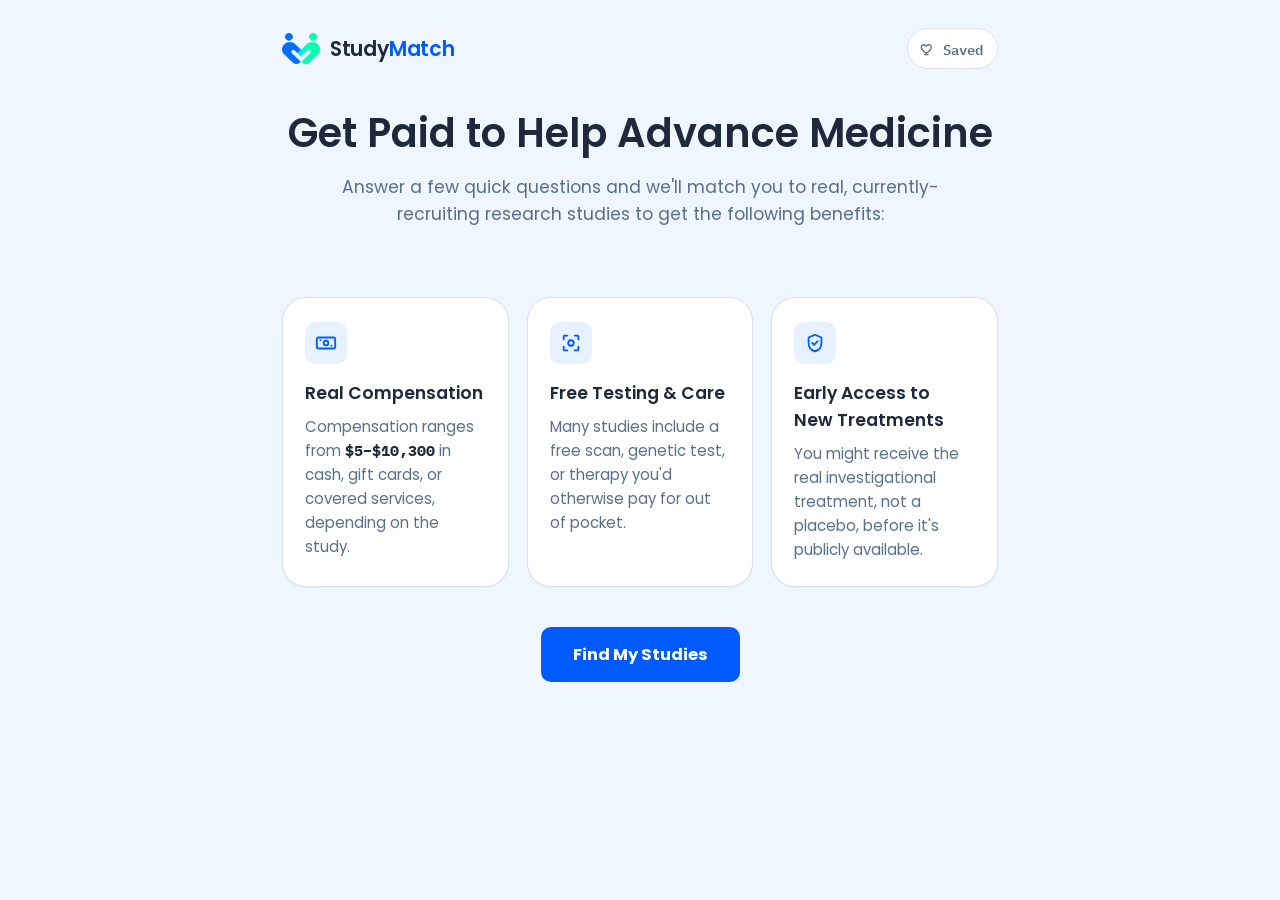
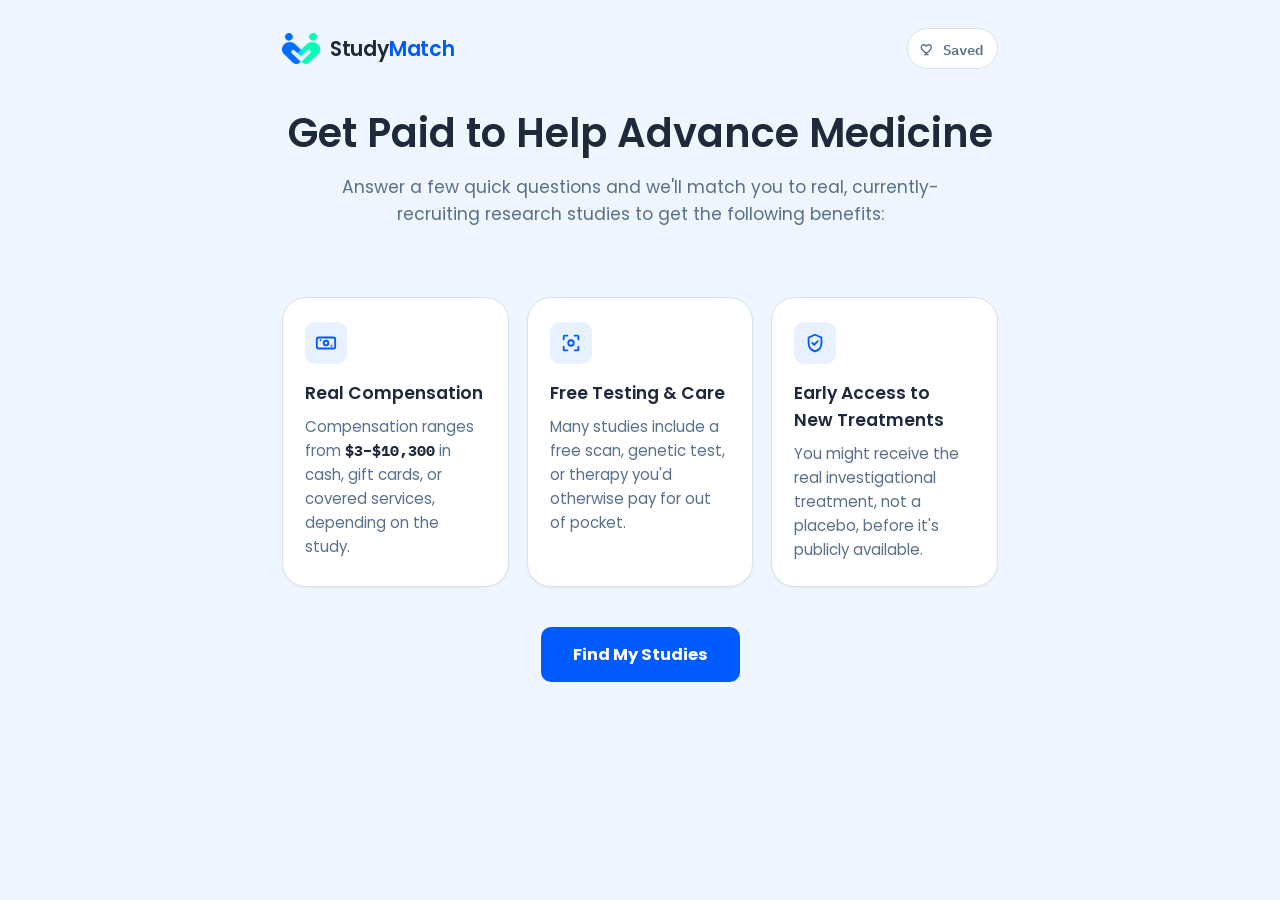
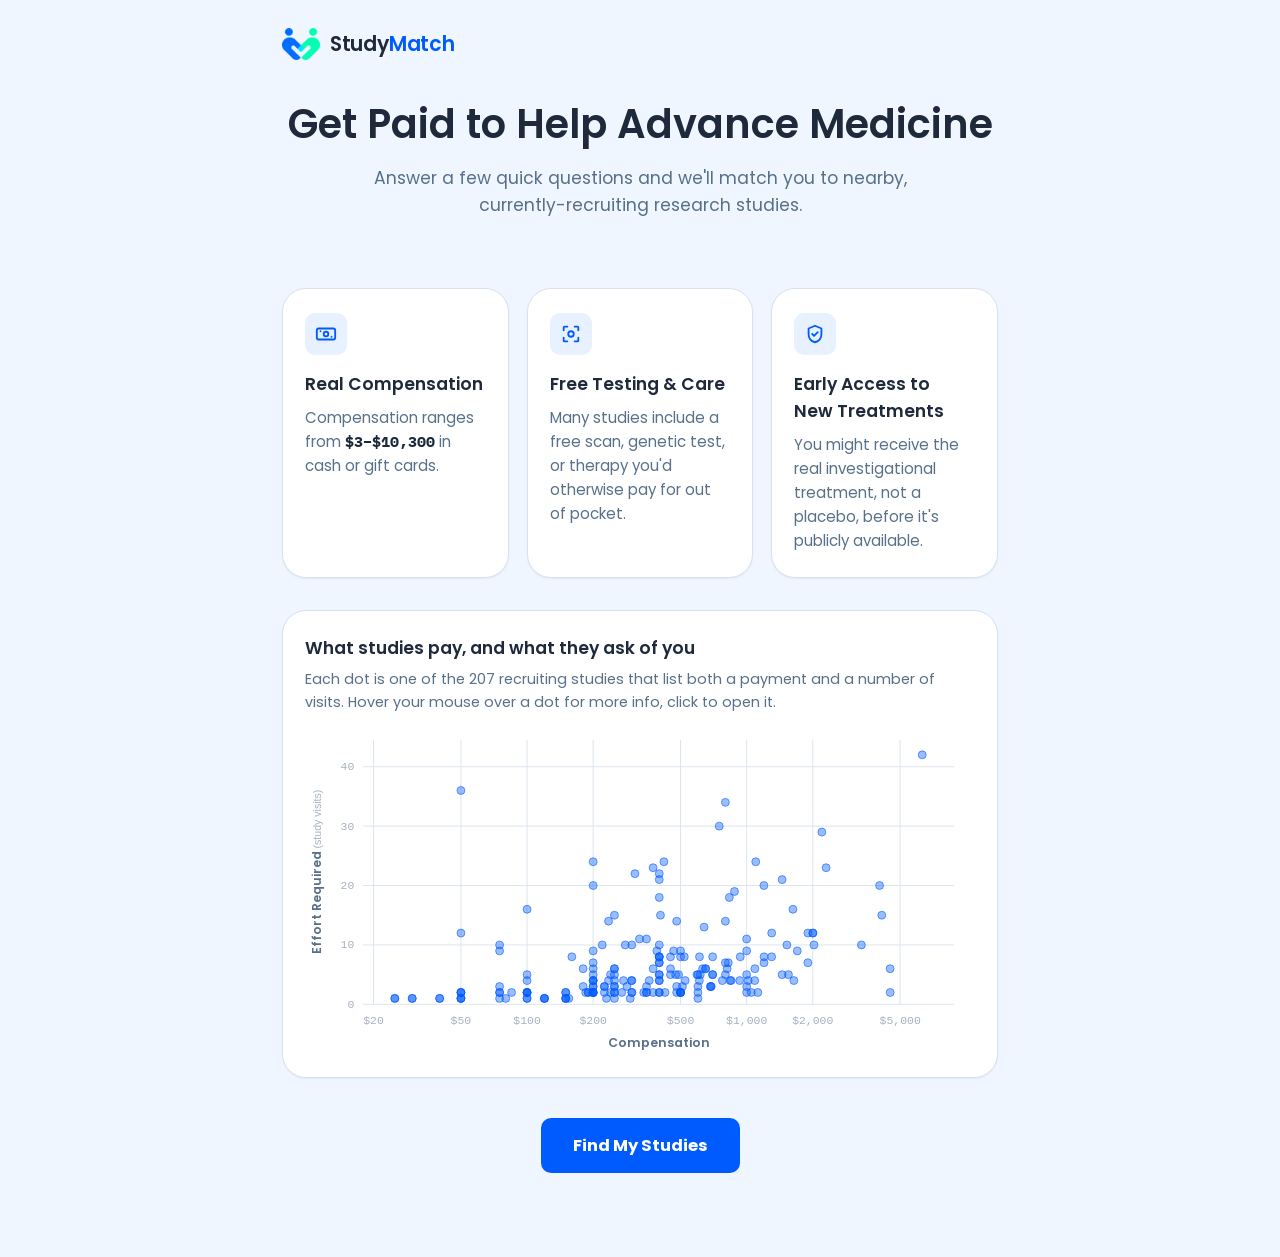
